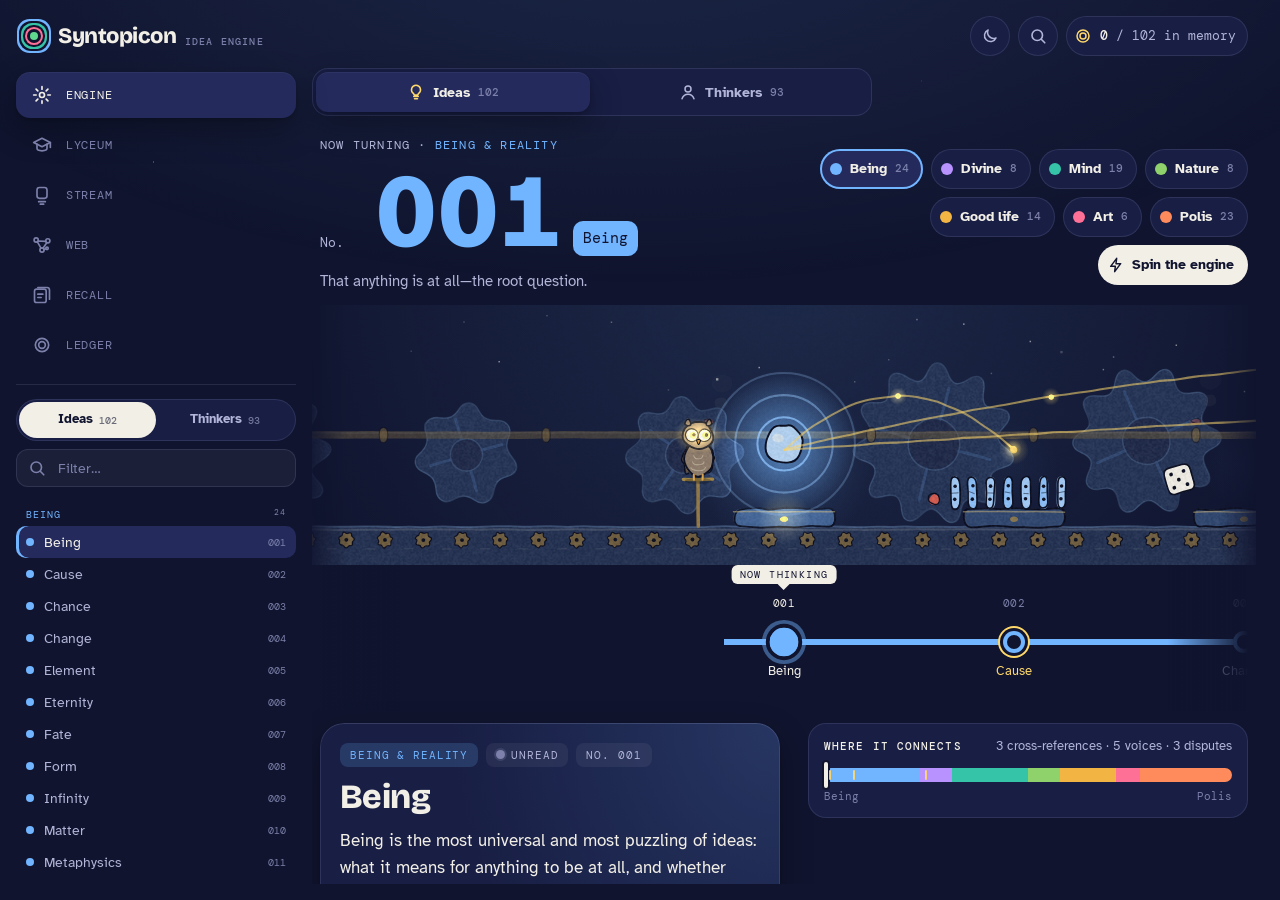
==== index.html @ 3bf27df9 "Deepen Syllabus 1.3: rocketry, Marx, Impressionists, human origins, the Holocaust Co-Authored-By: Cl" ====
<!doctype html>
<html lang="en"><head><meta charset="utf-8">
<meta name="viewport" content="width=device-width,initial-scale=1,viewport-fit=cover">
<title>Syntopicon</title>
<meta name="description" content="The 102 Great Ideas as an idea engine, plus a Lyceum of 40 courses: swipe the ideas and thinkers, read a lecture a night, map how they connect, and hold them in memory.">
<meta name="theme-color" content="#10142e">
<script>try{var th=localStorage.getItem('syn.theme');if(th==='light'||th==='reader'){document.documentElement.dataset.theme=th;document.querySelector('meta[name=theme-color]').content=th==='light'?'#f6f2e8':'#ffffff'}}catch(e){}</script>
<link rel="preconnect" href="https://fonts.googleapis.com"><link rel="preconnect" href="https://fonts.gstatic.com" crossorigin>
<link rel="stylesheet" href="https://fonts.googleapis.com/css2?family=Bricolage+Grotesque:opsz,wght@12..96,600..800&family=Atkinson+Hyperlegible:ital,wght@0,400;0,700;1,400&family=DM+Mono:wght@500&family=Literata:ital,opsz,wght@0,7..72,400;0,7..72,700;1,7..72,400&display=swap">
<style>
/* The Syntopicon, as an idea engine. Same night-museum system as Time Tunnel:
   one-screen app, header, Ideas / Thinkers lens, one active view, tab bar, sheets. One colour per domain. */
:root{
  color-scheme: dark;
  --night:#10142e; --deep:#181e44; --raise:#242b5c; --rim:rgba(196,202,255,.12);
  --text:#f2efe7; --soft:#b2b5d8; --faint:#7c80aa;
  --being:#71b4ff; --divine:#b892ff; --mind:#36c4a9; --nature:#8fd16a; --good:#f2b544; --expr:#ff7096; --polis:#ff8a5c;
  --v1:#f2b544; --v2:#ef5d71; --v3:#36c4a9; --v4:#71b4ff; --v5:#b892ff;
  --st-new:#7c80aa; --st-learn:#71b4ff; --st-young:#b892ff; --st-mature:#ffd86b;
  --tint:#71b4ff; --good:#5fd88e; --bad:#ff8a6e; --gold:#ffd86b;
  --f-display:"Bricolage Grotesque","Arial Black",system-ui,sans-serif;
  --f-body:"Atkinson Hyperlegible",Verdana,system-ui,sans-serif;
  --f-mono:"DM Mono",ui-monospace,Menlo,monospace;
  --ease:cubic-bezier(.2,0,0,1);
  --shadow:0 1px 0 rgba(var(--hl),.04) inset,0 2px 4px rgba(0,0,0,.18),0 12px 32px rgba(0,0,0,.28);
  --hl:255,255,255; --nightrgb:16,20,46; --deeprgb:24,30,68;
}
/* ---------- light: warm paper, dark ink; accent text is darkened so every domain colour stays readable ---------- */
:root[data-theme="light"]{
  color-scheme: light;
  --night:#f6f2e8; --deep:#fffdf8; --raise:#ebe5d6; --rim:rgba(40,38,70,.14);
  --text:#1c1d30; --soft:#4b4e6a; --faint:#777a92;
  --gold:#9c6b00; --good:#1f8a4c; --bad:#c2412a; --st-new:#8a8ca3;
  --hl:40,38,70; --nightrgb:246,242,232; --deeprgb:255,253,248;
  --shadow:0 1px 2px rgba(40,38,70,.08),0 8px 24px rgba(40,38,70,.10);
}
:root[data-theme="light"] *{--tc:color-mix(in srgb,var(--c) 58%,#000);--tcc:color-mix(in srgb,var(--cc) 58%,#000);--on:color-mix(in srgb,var(--c) 0%,#1c1d30)}
:root[data-theme="light"] body::before{opacity:.35}
/* ---------- e-reader: for e-ink and long reading; black on white, serif, still, no colour or glow ---------- */
:root[data-theme="reader"]{
  color-scheme: light;
  --night:#ffffff; --deep:#ffffff; --raise:#f0f0f0; --rim:rgba(0,0,0,.55);
  --text:#000; --soft:#1a1a1a; --faint:#444;
  --gold:#000; --good:#000; --bad:#000; --tint:#000;
  --hl:0,0,0; --nightrgb:255,255,255; --deeprgb:255,255,255;
  --on:#fff; --tc:#000; --tcc:#000;
  --shadow:0 0 0 1.5px #000;
  --f-body:"Literata","Iowan Old Style","Palatino Linotype",Georgia,serif;
  --f-display:"Literata","Iowan Old Style",Georgia,serif;
  filter:grayscale(1);
}
:root[data-theme="reader"] body{font-size:18px;line-height:1.65}
:root[data-theme="reader"] body::before,:root[data-theme="reader"] canvas.emb{display:none}
:root[data-theme="reader"] *,:root[data-theme="reader"] *::before,:root[data-theme="reader"] *::after{animation:none!important;transition:none!important;backdrop-filter:none!important;-webkit-backdrop-filter:none!important;text-shadow:none!important}
:root[data-theme="reader"] .story,:root[data-theme="reader"] .sheet-in p{font-size:19px;line-height:1.7}
:root[data-theme="reader"] .btn.go{background:#000!important;color:#fff!important}
:root[data-theme="reader"] .sheet{background:rgba(255,255,255,.85)}
/* the theme switch */
.themebtn svg{width:20px;height:20px}
html{height:100%;box-sizing:border-box}
*,*::before,*::after{box-sizing:border-box}
body{height:100%;margin:0;background:var(--night);color:var(--text);font-family:var(--f-body);font-size:16px;line-height:1.5;-webkit-font-smoothing:antialiased;overflow:hidden}
body::before{content:"";position:fixed;inset:0;pointer-events:none;z-index:0;transition:opacity .6s;
  background:
   radial-gradient(1.5px 1.5px at 12% 18%,rgba(var(--hl),.5),transparent 60%),
   radial-gradient(1px 1px at 72% 9%,rgba(var(--hl),.45),transparent 60%),
   radial-gradient(1.5px 1.5px at 88% 42%,rgba(var(--hl),.35),transparent 60%),
   radial-gradient(1px 1px at 30% 64%,rgba(var(--hl),.3),transparent 60%),
   radial-gradient(1px 1px at 56% 85%,rgba(var(--hl),.3),transparent 60%),
   radial-gradient(90% 60% at 50% -10%,color-mix(in srgb,var(--tint) 12%,transparent),transparent 70%);}
button{font:inherit;color:inherit;background:none;border:0;padding:0;cursor:pointer;-webkit-tap-highlight-color:transparent}
button:focus-visible,.track:focus-visible{outline:3px solid var(--gold);outline-offset:3px;border-radius:12px}
h1,h2,h3{text-wrap:balance;margin:0}
p{text-wrap:pretty;margin:0}
.press{transition-property:transform,background-color,box-shadow,color;transition-duration:.18s;transition-timing-function:var(--ease)}
.press:active{transform:scale(.96)}

.app{position:relative;z-index:1;height:100%;max-width:880px;margin:0 auto;display:grid;grid-template-rows:auto auto minmax(0,1fr) auto;grid-template-columns:minmax(0,1fr)}
.app>*{min-width:0}

/* header */
.top{display:flex;align-items:center;justify-content:space-between;gap:12px;padding:12px 16px 8px}
.logo{display:flex;align-items:center;gap:14px;font-family:var(--f-display);font-weight:800;font-size:22px;letter-spacing:-.02em;white-space:nowrap}
.mark{width:8px;height:8px;border-radius:50%;background:var(--good);margin:0 6px;box-shadow:0 0 0 3px var(--night),0 0 0 5px var(--expr),0 0 0 7px var(--night),0 0 0 9px var(--mind),0 0 0 11px var(--night),0 0 0 13px var(--being)}
.pass{display:flex;align-items:center;gap:8px;min-height:40px;padding:6px 12px 6px 8px;border-radius:999px;background:var(--deep);box-shadow:0 0 0 1px var(--rim) inset;font-family:var(--f-mono);font-size:13px;font-variant-numeric:tabular-nums;color:var(--soft);white-space:nowrap}
.pass b{color:var(--text);font-weight:500}
.pass svg{color:var(--gold)}
.pass.bump{animation:bump .5s var(--ease)}
@keyframes bump{40%{transform:scale(1.12)}}
@media (max-width:380px){.pass .w{display:none}}

/* line switch */
.lines{display:grid;grid-auto-flow:column;grid-auto-columns:1fr;gap:4px;margin:0 16px 6px;padding:4px;border-radius:16px;background:var(--deep);box-shadow:0 0 0 1px var(--rim) inset}
.lines button{display:flex;align-items:center;justify-content:center;gap:8px;min-height:40px;border-radius:12px;font-weight:700;font-size:14px;color:var(--soft)}
.lines button svg{width:18px;height:18px;flex:0 0 auto}
.lines button small{font-family:var(--f-mono);font-weight:500;font-size:11px;color:var(--faint)}
.lines button[aria-pressed="true"]{background:var(--raise);color:var(--text);box-shadow:var(--shadow)}
.lines button[aria-pressed="true"] svg{color:var(--gold)}
@media (max-width:360px){.lines button small{display:none}}

main{position:relative;min-height:0}
.view{height:100%;overflow-y:auto;padding-inline:16px;padding-block:4px 28px;overscroll-behavior:contain}
.view:focus,.feed:focus{outline:none}

/* tabs */
.tabs{display:grid;grid-template-columns:repeat(6,1fr);gap:4px;padding:8px 10px 10px;background:linear-gradient(to top,var(--night) 70%,transparent)}
.tab{display:flex;flex-direction:column;align-items:center;justify-content:center;gap:3px;min-height:54px;border-radius:16px;color:var(--faint);font-family:var(--f-mono);font-size:11px;text-transform:uppercase;letter-spacing:.08em}
.tab svg{width:22px;height:22px}
.tab[aria-current="page"]{background:var(--raise);color:var(--text);box-shadow:var(--shadow)}

/* ---------- time machine ---------- */
#machine{--c:var(--v1)}
.dash{display:flex;flex-direction:column;gap:6px;padding-top:6px}
.kicker{font-family:var(--f-mono);font-size:12px;text-transform:uppercase;letter-spacing:.1em;color:var(--soft)}
.kicker i{font-style:normal;color:var(--tc,var(--c));transition:color .5s}
.odo{display:flex;align-items:flex-end;gap:12px;min-height:1em}
.about{font-family:var(--f-mono);font-size:13px;color:var(--soft);margin-bottom:.9em;width:3.2em}
.digits{display:flex;font-family:var(--f-display);font-weight:800;font-size:clamp(56px,16vw,112px);line-height:1;height:1em;overflow:hidden;color:var(--tc,var(--c));letter-spacing:-.02em;font-variant-numeric:tabular-nums;transition:color .5s}
.dg{width:.6em;height:1em;overflow:hidden;transition:width .45s var(--ease)}
.dg.off{width:0}
.strip{display:flex;flex-direction:column;transition:transform .8s var(--ease)}
.strip span{display:block;height:1em;text-align:center}
.era{font-family:var(--f-mono);font-size:15px;padding:6px 10px;border-radius:10px;background:var(--c);color:var(--on,var(--night));margin-bottom:.55em;transition:background-color .5s}
.odo-sub{font-size:15px;color:var(--soft)}
.odo-sub small{font-family:var(--f-mono);font-size:11px;color:var(--faint);text-transform:uppercase;letter-spacing:.06em}

.chips{display:flex;gap:8px;margin:12px -16px 0;padding:2px 16px;overflow-x:auto;scrollbar-width:none}
.chips::-webkit-scrollbar{display:none}
.chip{flex:0 0 auto;white-space:nowrap;display:inline-flex;align-items:center;gap:8px;min-height:40px;padding:6px 14px 6px 10px;border-radius:999px;background:var(--deep);box-shadow:0 0 0 1px var(--rim) inset;font-size:14px;font-weight:700}
.chip .d{width:12px;height:12px;border-radius:50%;background:var(--cc)}
.chip small{font-family:var(--f-mono);font-weight:500;font-size:11px;color:var(--faint)}
.chip.on{box-shadow:0 0 0 2px var(--cc) inset;background:var(--raise)}
.chip.warp{background:var(--text);color:var(--night);box-shadow:none}

/* hand-painted diorama: scroll drives the scene, a 12 fps "boil" keeps the linework alive */
.dio{position:relative;height:176px;margin:10px -16px 0;pointer-events:none}
.dio canvas{display:block;width:100%;height:100%;
  -webkit-mask-image:linear-gradient(90deg,transparent,#000 44px,#000 calc(100% - 44px),transparent);
          mask-image:linear-gradient(90deg,transparent,#000 44px,#000 calc(100% - 44px),transparent)}
.track-wrap{position:relative;margin:0 -16px 0}
.track-wrap::before,.track-wrap::after{content:"";position:absolute;top:0;bottom:0;width:40px;z-index:2;pointer-events:none}
.track-wrap::before{left:0;background:linear-gradient(90deg,var(--night),transparent)}
.track-wrap::after{right:0;background:linear-gradient(-90deg,var(--night),transparent)}
.car{position:absolute;left:50%;top:0;transform:translateX(-50%);z-index:3;pointer-events:none;display:flex;flex-direction:column;align-items:center;color:var(--text)}
.car span{font-family:var(--f-mono);font-size:10px;letter-spacing:.12em;text-transform:uppercase;background:var(--text);color:var(--night);padding:2px 8px;border-radius:6px}
.car::after{content:"";width:0;height:0;border:6px solid transparent;border-top-color:var(--text)}
.track{position:relative;display:flex;overflow-x:auto;scroll-snap-type:x mandatory;padding-block:30px 8px;scrollbar-width:none;cursor:grab}
.track::-webkit-scrollbar{display:none}
.track.dragging{scroll-snap-type:none;cursor:grabbing}
.spacer{flex:0 0 calc(50% - 48px)}
.st{flex:0 0 96px;scroll-snap-align:center;display:grid;grid-template-rows:26px 42px 40px;justify-items:center;align-items:start;position:relative}
.st::before,.gap::before{content:"";position:absolute;left:0;right:0;top:44px;height:6px;background:var(--c)}
.st .yr{font-family:var(--f-mono);font-size:11px;color:var(--faint);white-space:nowrap;font-variant-numeric:tabular-nums;transition:color .3s}
.st .dot{position:relative;z-index:1;align-self:center;width:22px;height:22px;border-radius:50%;background:var(--night);box-shadow:0 0 0 4px var(--c) inset;transition-property:transform,background-color,box-shadow;transition-duration:.3s;transition-timing-function:var(--ease)}
.st.seen .dot{background:color-mix(in srgb,var(--c) 40%,var(--night))}
.st .nm{width:92px;font-size:12px;line-height:1.25;text-align:center;color:var(--soft);display:-webkit-box;-webkit-line-clamp:2;-webkit-box-orient:vertical;overflow:hidden;transition:color .3s}
.st.on .dot{transform:scale(1.3);background:var(--c);box-shadow:0 0 0 4px var(--c) inset,0 0 0 3px var(--night),0 0 0 6px color-mix(in srgb,var(--c) 45%,transparent)}
.st.on .nm,.st.on .yr{color:var(--text)}
.gap{flex:0 0 58px;position:relative}
.gap.book{flex-basis:84px}
.gap::before{background:linear-gradient(90deg,var(--a),var(--b))}
.gap span{position:absolute;left:50%;top:10px;transform:translateX(-50%);font-family:var(--f-mono);font-size:10px;color:var(--faint);white-space:nowrap}

.scale-box{margin-top:16px;padding:14px 16px;border-radius:18px;background:var(--deep);box-shadow:0 0 0 1px var(--rim) inset}
.scale-head{display:flex;justify-content:space-between;align-items:baseline;flex-wrap:wrap;gap:4px 12px;font-size:13px;color:var(--soft)}
.scale-head b{font-family:var(--f-mono);font-weight:500;font-size:11px;text-transform:uppercase;letter-spacing:.1em;color:var(--text)}
.scale{position:relative;display:flex;height:14px;margin:12px 0 6px;border-radius:7px;overflow:visible}
.scale i{display:block;height:100%}
.scale i:first-child{border-radius:7px 0 0 7px}.scale i:last-of-type{border-radius:0 7px 7px 0}.scale i:only-of-type{border-radius:7px}
.tick{position:absolute;top:2px;bottom:2px;width:2px;margin-left:-1px;border-radius:1px;opacity:.9}
.pin{position:absolute;top:-6px;width:4px;height:26px;margin-left:-2px;border-radius:2px;background:var(--text);box-shadow:0 0 0 2px var(--night);transition:left .7s var(--ease)}
.scale-ends{position:relative;height:16px;font-family:var(--f-mono);font-size:11px;color:var(--faint)}
.scale-ends span{position:absolute;top:0;transform:translateX(-50%);white-space:nowrap}
.scale-ends span:first-child{transform:none}
.scale-ends span:last-child{transform:translateX(-100%)}

.panel{margin-top:16px;padding:20px;border-radius:24px;background:radial-gradient(120% 90% at 100% 0%,color-mix(in srgb,var(--c) 16%,transparent),transparent 60%),var(--deep);box-shadow:var(--shadow),0 0 0 1px var(--rim) inset;display:flex;flex-direction:column;gap:12px}
.meta{display:flex;flex-wrap:wrap;gap:8px;align-items:center}
.tag{display:inline-flex;align-items:center;gap:6px;max-width:100%;padding:4px 10px;border-radius:8px;font-family:var(--f-mono);font-size:11px;text-transform:uppercase;letter-spacing:.08em;background:color-mix(in srgb,var(--c) 18%,transparent);color:var(--tc,var(--c))}
.tag.k{background:rgba(var(--hl),.06);color:var(--soft)}
.tag svg{width:14px;height:14px;flex:0 0 auto}
.panel h2{font-family:var(--f-display);font-weight:800;font-size:clamp(26px,6vw,34px);line-height:1.05;letter-spacing:-.015em}
.story{font-size:17px;line-height:1.6;max-width:62ch}
.whoa{padding:12px 14px;border-radius:14px;background:color-mix(in srgb,var(--c) 13%,transparent);font-size:15px;max-width:62ch}
.whoa b{font-family:var(--f-display);color:var(--tc,var(--c));margin-right:4px}
.acts{display:flex;flex-wrap:wrap;gap:8px;align-items:center}
.btn{display:inline-flex;align-items:center;justify-content:center;gap:8px;min-height:44px;padding:10px 18px;border-radius:14px;font-weight:700;font-size:15px;background:var(--raise);box-shadow:0 0 0 1px var(--rim) inset}
.btn.go{background:var(--c,var(--text));color:var(--on,var(--night));box-shadow:none}
.btn.round{width:44px;padding:0}
.btn svg{width:18px;height:18px}
.swap>*{animation:rise .45s var(--ease) both}
.swap>*:nth-child(2){animation-delay:.05s}.swap>*:nth-child(3){animation-delay:.1s}.swap>*:nth-child(4){animation-delay:.15s}.swap>*:nth-child(5){animation-delay:.2s}
@keyframes rise{from{opacity:0;transform:translateY(8px)}}

/* ---------- feed ---------- */
.feedview{padding:0;overflow:hidden;position:relative}
.feed{height:100%;overflow-y:auto;scroll-snap-type:y mandatory;overscroll-behavior:contain;scrollbar-width:none}
.feed::-webkit-scrollbar{display:none}
.feedbar{position:absolute;top:10px;left:50%;transform:translateX(-50%);z-index:3;display:flex;gap:10px;align-items:center;padding:4px 4px 4px 14px;border-radius:999px;background:rgba(var(--nightrgb),.72);backdrop-filter:blur(10px);-webkit-backdrop-filter:blur(10px);font-family:var(--f-mono);font-size:12px;color:var(--soft);font-variant-numeric:tabular-nums;white-space:nowrap;box-shadow:0 0 0 1px var(--rim) inset}
.feedbar b{color:var(--text);font-weight:500}
.seg{display:flex;padding:3px;border-radius:999px;background:rgba(var(--hl),.07)}
.seg button{display:inline-flex;align-items:center;gap:6px;min-height:34px;padding:0 12px;border-radius:999px;font-family:var(--f-mono);font-size:12px;color:var(--soft);transition-property:background-color,color,transform;transition-duration:.2s;transition-timing-function:var(--ease)}
.seg button svg{width:14px;height:14px}
.seg button[aria-pressed="true"]{background:var(--text);color:var(--night)}
.card{position:relative;height:100%;scroll-snap-align:start;scroll-snap-stop:always;overflow:hidden;display:flex;flex-direction:column;padding:64px 20px 22px;
  background:radial-gradient(110% 65% at 100% 0%,color-mix(in srgb,var(--c) 34%,transparent),transparent 62%),linear-gradient(180deg,var(--night),color-mix(in srgb,var(--c) 9%,var(--night)))}
.wm{position:absolute;top:7%;right:-.06em;font-family:var(--f-display);font-weight:800;font-size:clamp(120px,32vh,300px);line-height:.8;letter-spacing:-.05em;color:color-mix(in srgb,var(--c) 22%,transparent);transform:rotate(-7deg);pointer-events:none;user-select:none;white-space:nowrap}
.wm.word{font-size:clamp(84px,20vh,190px);letter-spacing:-.02em;top:9%}
.wm small{display:block;font-size:.3em;letter-spacing:0;text-align:right;margin-right:.3em}
.card-in>.tag{align-self:flex-start}
.card-in{position:relative;width:100%;max-width:620px;margin:auto auto 0;display:flex;flex-direction:column;gap:12px}
.cyear{font-family:var(--f-mono);font-size:15px;color:var(--tc,var(--c))}
.card h2{font-family:var(--f-display);font-weight:800;font-size:clamp(30px,8vw,46px);line-height:1;letter-spacing:-.02em}
.card .story{font-size:clamp(16px,2.3vh,18px)}
.live .card-in>*{animation:rise .5s var(--ease) both}
.live .card-in>*:nth-child(2){animation-delay:.06s}.live .card-in>*:nth-child(3){animation-delay:.12s}.live .card-in>*:nth-child(4){animation-delay:.18s}.live .card-in>*:nth-child(5){animation-delay:.24s}.live .card-in>*:nth-child(6){animation-delay:.3s}
.card.first{padding-bottom:64px}
.hint{position:absolute;left:0;right:0;bottom:10px;text-align:center;font-family:var(--f-mono);font-size:11px;letter-spacing:.1em;text-transform:uppercase;color:var(--soft);transition:opacity .3s}
.hint svg{display:block;margin:0 auto;animation:nudge 1.4s var(--ease) infinite}
@keyframes nudge{50%{transform:translateY(-5px)}}
.card.alt .card-in{margin:auto}
.card.alt{--c:var(--gold);background:repeating-linear-gradient(135deg,transparent 0 22px,rgba(var(--hl),.025) 22px 44px),radial-gradient(90% 60% at 50% 30%,rgba(255,216,107,.14),transparent 70%),var(--night);align-items:center}
.alt .big{font-family:var(--f-display);font-weight:800;font-size:clamp(26px,6.5vw,38px);line-height:1.1;letter-spacing:-.015em}
.pick{display:grid;gap:10px}
.opt{display:flex;align-items:center;gap:12px;width:100%;min-height:58px;padding:12px 14px;border-radius:16px;background:var(--deep);box-shadow:0 0 0 1px var(--rim) inset;text-align:left;font-size:16px;font-weight:700}
.opt .lt{flex:0 0 30px;height:30px;border-radius:10px;display:grid;place-items:center;font-family:var(--f-mono);font-size:13px;background:rgba(var(--hl),.07);color:var(--soft)}
.opt .yy{margin-left:auto;font-family:var(--f-mono);font-weight:500;font-size:12px;color:var(--soft);white-space:nowrap}
.opt.right{box-shadow:0 0 0 2px var(--good) inset;background:color-mix(in srgb,var(--good) 14%,var(--deep))}
.opt.right .lt{background:var(--good);color:var(--night)}
.opt.wrong{box-shadow:0 0 0 2px var(--bad) inset;background:color-mix(in srgb,var(--bad) 12%,var(--deep))}
.opt.wrong .lt{background:var(--bad);color:var(--night)}
.opt:disabled{cursor:default}
.result{font-size:15px;color:var(--soft);min-height:1.5em}
.result b{color:var(--text)}

/* ---------- quiz ---------- */
.qhome{display:flex;flex-direction:column;gap:16px;padding-top:6px}
.passport{padding:18px;border-radius:24px;background:linear-gradient(160deg,#1c2350,#141938);box-shadow:var(--shadow),0 0 0 1px var(--rim) inset}
.passport h2{font-family:var(--f-display);font-weight:800;font-size:26px;letter-spacing:-.015em}
.passport p{color:var(--soft);font-size:14px;margin-top:2px}
.stats{display:grid;grid-template-columns:repeat(3,1fr);gap:8px;margin:14px 0}
.stat{padding:10px 12px;border-radius:14px;background:rgba(var(--hl),.04)}
.stat b{display:block;font-family:var(--f-display);font-weight:800;font-size:28px;line-height:1.1;font-variant-numeric:tabular-nums}
.stat span{font-family:var(--f-mono);font-size:10px;text-transform:uppercase;letter-spacing:.08em;color:var(--soft)}
.stamps{display:grid;grid-template-columns:repeat(auto-fill,minmax(16px,1fr));gap:6px}
.stamp{aspect-ratio:1;max-width:100%;border-radius:5px;background:color-mix(in srgb,var(--c) 16%,transparent)}
.stamp.seen{background:var(--c)}
.stamp.mast{box-shadow:0 0 0 2px var(--night),0 0 0 4px var(--gold)}
.legend{display:flex;flex-wrap:wrap;gap:14px;margin-top:12px;font-size:12px;color:var(--soft)}
.legend span{display:inline-flex;align-items:center;gap:6px}
.legend i{width:12px;height:12px;border-radius:4px;background:var(--v3)}
.legend i.e{background:color-mix(in srgb,var(--v3) 16%,transparent)}
.legend i.m{box-shadow:0 0 0 2px var(--night),0 0 0 3.5px var(--gold)}
.modes{display:grid;gap:10px}
.mode{display:flex;align-items:center;gap:14px;width:100%;padding:16px;border-radius:20px;background:var(--deep);box-shadow:0 0 0 1px var(--rim) inset;text-align:left}
.mode .ic{flex:0 0 46px;height:46px;border-radius:14px;display:grid;place-items:center;background:var(--mc);color:var(--on,var(--night))}
.mode .ic svg{width:24px;height:24px}
.mode h3{font-family:var(--f-display);font-weight:800;font-size:19px;letter-spacing:-.01em}
.mode p{font-size:14px;color:var(--soft)}
.mode .arr{margin-left:auto;color:var(--faint)}
.vols{display:grid;grid-template-columns:repeat(2,1fr);gap:8px}
.vbtn{display:flex;flex-direction:column;align-items:flex-start;gap:2px;min-height:64px;padding:12px 14px;border-radius:16px;background:color-mix(in srgb,var(--cc) 14%,var(--deep));box-shadow:0 0 0 1px color-mix(in srgb,var(--cc) 35%,transparent) inset;text-align:left}
.vbtn:last-child:nth-child(odd){grid-column:1/-1}
.vbtn small{font-family:var(--f-mono);font-size:11px;color:var(--tcc,var(--cc));text-transform:uppercase;letter-spacing:.08em}
.vbtn b{font-size:15px}
.sec-label{font-family:var(--f-mono);font-size:11px;text-transform:uppercase;letter-spacing:.1em;color:var(--soft);margin-bottom:-6px}

.qscreen{display:flex;flex-direction:column;gap:16px;padding-top:6px;max-width:640px;margin:0 auto}
.qtop{display:flex;align-items:center;gap:12px}
.qtop .btn{min-height:40px;padding:8px 14px}
.qcount{margin-left:auto;font-family:var(--f-mono);font-size:13px;color:var(--soft);font-variant-numeric:tabular-nums}
.qcount b{color:var(--text);font-weight:500}
.bar{height:8px;border-radius:4px;background:var(--deep);overflow:hidden}
.bar i{display:block;height:100%;background:var(--gold);border-radius:4px;transition:width .4s var(--ease)}
.qq{font-family:var(--f-display);font-weight:800;font-size:clamp(26px,6.5vw,36px);line-height:1.1;letter-spacing:-.015em}
.explain{padding:16px;border-radius:18px;background:var(--deep);box-shadow:0 0 0 1px var(--rim) inset;display:flex;flex-direction:column;gap:10px;animation:rise .35s var(--ease) both}
.explain h3{font-family:var(--f-display);font-weight:800;font-size:22px}
.explain h3.ok{color:var(--good)}.explain h3.no{color:var(--bad)}
.explain p{font-size:15px;color:var(--soft)}
.streak{font-family:var(--f-display);font-weight:800;font-size:64px;line-height:1;color:var(--gold);font-variant-numeric:tabular-nums}
.endcard{text-align:left;padding:24px 20px;border-radius:24px;background:radial-gradient(100% 80% at 100% 0%,rgba(255,216,107,.16),transparent 60%),var(--deep);box-shadow:var(--shadow),0 0 0 1px var(--rim) inset;display:flex;flex-direction:column;gap:10px}
.endcard .score{font-family:var(--f-display);font-weight:800;font-size:88px;line-height:.9;color:var(--gold);font-variant-numeric:tabular-nums;letter-spacing:-.03em}
.endcard .score small{font-size:.4em;color:var(--soft)}

/* deeper content */
.deep{display:flex;flex-direction:column;gap:12px;max-width:62ch}
.deep-h{font-family:var(--f-mono);font-weight:500;font-size:11px;text-transform:uppercase;letter-spacing:.1em;color:var(--soft)}
.deep>p{font-size:16px;line-height:1.6;color:var(--text)}
.think{display:flex;flex-direction:column;gap:10px;padding:14px;border-radius:16px;background:rgba(var(--hl),.04);box-shadow:0 0 0 1px var(--rim) inset}
.think-k{display:inline-flex;align-items:center;gap:6px;font-family:var(--f-mono);font-size:11px;text-transform:uppercase;letter-spacing:.1em;color:var(--gold)}
.think-k svg{width:14px;height:14px}
.think-q{font-family:var(--f-display);font-weight:700;font-size:19px;line-height:1.25}
.sides{display:grid;gap:8px}
.side{padding:10px 12px;border-radius:12px;background:var(--deep);box-shadow:0 0 0 1px var(--rim) inset;font-size:15px;line-height:1.5;text-align:left;width:100%}
.side b{display:block;font-family:var(--f-mono);font-weight:500;font-size:10px;text-transform:uppercase;letter-spacing:.1em;color:var(--soft);margin-bottom:2px}
.side.pick-a b{color:var(--v1)}.side.pick-b b{color:var(--v4)}
button.side.chosen{box-shadow:0 0 0 2px var(--gold) inset;background:color-mix(in srgb,var(--gold) 10%,var(--deep))}
.your{font-size:14px;color:var(--soft)}
.card .sides .side{font-size:14px;padding:9px 11px}
@media (min-width:640px){.sides{grid-template-columns:1fr 1fr}}

.sheet{position:absolute;inset:0;z-index:8;display:flex;flex-direction:column;justify-content:flex-end;background:rgba(8,10,26,.6);opacity:0;transition:opacity .25s var(--ease)}
.sheet.open{opacity:1}
.sheet-in{position:relative;max-height:86%;overflow-y:auto;overscroll-behavior:contain;padding:22px 20px calc(24px + env(safe-area-inset-bottom,0px));border-radius:24px 24px 0 0;background:radial-gradient(120% 60% at 100% 0%,color-mix(in srgb,var(--c) 16%,transparent),transparent 60%),var(--deep);box-shadow:var(--shadow),0 0 0 1px var(--rim) inset;display:flex;flex-direction:column;gap:12px;transform:translateY(24px);transition:transform .3s var(--ease)}
.sheet-in:focus{outline:none}
.sheet.open .sheet-in{transform:none}
.sheet-in h2{font-family:var(--f-display);font-weight:800;font-size:clamp(24px,6vw,32px);line-height:1.05;letter-spacing:-.015em;padding-right:48px}
.sheet-x{position:absolute;top:14px;right:14px;width:40px;height:40px;border-radius:12px;display:grid;place-items:center;background:var(--raise)}
.sheet-x svg{width:18px;height:18px}

.toast{position:absolute;left:50%;bottom:84px;transform:translate(-50%,8px);z-index:9;padding:10px 16px;border-radius:14px;background:var(--text);color:var(--night);font-weight:700;font-size:14px;opacity:0;pointer-events:none;transition-property:opacity,transform;transition-duration:.25s;transition-timing-function:var(--ease);white-space:nowrap;max-width:calc(100% - 32px);overflow:hidden;text-overflow:ellipsis}
.toast.show{opacity:1;transform:translate(-50%,0)}

@media (min-width:640px){
  .pick.two{grid-template-columns:1fr 1fr}
  .vols{grid-template-columns:repeat(auto-fit,minmax(140px,1fr))}
  .vbtn:last-child:nth-child(odd){grid-column:auto}
}
@media (max-height:760px){
  .card{padding-top:60px}
  .card-in{gap:9px}
  .card h2{font-size:28px}
  .card .story{font-size:15px;line-height:1.5}
  .card .whoa{font-size:14px;padding:10px 12px}
  .card .btn{min-height:42px;padding:8px 14px;font-size:14px}
  .card.first{padding-bottom:48px}
  .hint{bottom:6px}
}
@media (prefers-reduced-motion:reduce){
  *,*::before,*::after{animation:none!important;transition-duration:.01ms!important;scroll-behavior:auto!important}
}

[hidden]:not([hidden=until-found i]){display:none!important}

/* ================= Syntopicon additions ================= */
.top-r{display:flex;align-items:center;gap:8px}
.iconbtn{width:40px;height:40px;border-radius:999px;display:grid;place-items:center;background:var(--deep);box-shadow:0 0 0 1px var(--rim) inset;color:var(--soft)}
.iconbtn svg{width:18px;height:18px}
.logo small{font-family:var(--f-mono);font-weight:500;font-size:10px;letter-spacing:.12em;text-transform:uppercase;color:var(--faint);margin-left:-6px;align-self:flex-end;margin-bottom:4px}
@media (max-width:400px){.logo small{display:none}}
@media (max-width:440px){.pass .w{display:none}}
.tab{font-size:10px;letter-spacing:.06em}
.lines.off{height:0;min-height:0;padding:0;margin:0;box-shadow:none;overflow:hidden;visibility:hidden;border:0}
.app{grid-template-rows:auto auto minmax(0,1fr) auto}

/* engine */
.digits.n3 .dg:first-child{width:0}
.st .yr{letter-spacing:.04em}
.st.rel .dot{box-shadow:0 0 0 4px var(--c) inset,0 0 0 3px var(--night),0 0 0 5px var(--gold);animation:relpulse 1.6s var(--ease) infinite}
.st.rel .nm{color:var(--gold)}
@keyframes relpulse{50%{box-shadow:0 0 0 4px var(--c) inset,0 0 0 3px var(--night),0 0 0 8px color-mix(in srgb,var(--gold) 30%,transparent)}}
.car span{letter-spacing:.14em}
.stage{display:inline-flex;align-items:center;gap:6px}
.stage i{width:9px;height:9px;border-radius:50%;background:var(--sc,var(--st-new));box-shadow:0 0 0 2px color-mix(in srgb,var(--sc) 25%,transparent)}
.think .sides .side{cursor:pointer}
.side .who{display:block;font-family:var(--f-mono);font-size:10px;text-transform:uppercase;letter-spacing:.1em;color:var(--gold);margin-top:6px;opacity:0;max-height:0;transition:opacity .35s var(--ease),max-height .35s var(--ease)}
.sides.told .side .who{opacity:1;max-height:3em}
.links{display:flex;flex-wrap:wrap;gap:6px}
.lk{display:inline-flex;align-items:center;gap:6px;min-height:34px;padding:4px 12px 4px 8px;border-radius:999px;background:color-mix(in srgb,var(--cc) 14%,var(--deep));box-shadow:0 0 0 1px color-mix(in srgb,var(--cc) 40%,transparent) inset;font-size:13px;font-weight:700}
.lk::before{content:"";width:9px;height:9px;border-radius:50%;background:var(--cc)}
.lk.p{--cc:var(--gold)}
.lk.p::before{border-radius:2px;transform:rotate(45deg);width:8px;height:8px}
.lk.rv{--cc:var(--v2)} .lk.al{--cc:var(--being)}
.lk small{font-family:var(--f-mono);font-weight:500;font-size:10px;color:var(--faint)}
.quote{margin:0;padding:12px 14px;border-radius:14px;background:rgba(var(--hl),.04);box-shadow:0 0 0 1px var(--rim) inset;display:flex;flex-direction:column;gap:6px}
.quote blockquote{margin:0;font-family:var(--f-display);font-weight:700;font-size:18px;line-height:1.25}
.quote figcaption{font-family:var(--f-mono);font-size:11px;color:var(--soft)}
.quote p{font-size:14px;color:var(--soft)}
.list{margin:0;padding-left:1.2em;display:grid;gap:4px;font-size:15px}
.list li::marker{color:var(--c,var(--gold));font-family:var(--f-mono)}
.voices{display:grid;gap:8px}
.voice{display:grid;gap:2px;padding:10px 12px;border-radius:12px;background:var(--deep);box-shadow:0 0 0 1px var(--rim) inset;text-align:left;width:100%}
.voice b{font-family:var(--f-display);font-size:16px}
.voice b small{font-family:var(--f-mono);font-weight:500;font-size:10px;color:var(--faint);margin-left:6px}
.voice span{font-size:14px;color:var(--soft);line-height:1.45}
button.voice:hover{box-shadow:0 0 0 1px var(--gold) inset}
.reading{display:grid;gap:4px;font-size:14px}
.reading div{display:flex;justify-content:space-between;gap:10px;padding:6px 0;border-bottom:1px dashed var(--rim)}
.reading b{font-family:var(--f-mono);font-weight:500;font-size:11px;color:var(--faint);white-space:nowrap}
.note{display:grid;gap:6px}
.note textarea,.scratch{width:100%;min-height:96px;resize:vertical;padding:12px 14px;border-radius:14px;border:0;outline:0;background:rgba(var(--hl),.05);box-shadow:0 0 0 1px var(--rim) inset;color:var(--text);font:15px/1.5 var(--f-body)}
.note textarea:focus,.scratch:focus{box-shadow:0 0 0 2px var(--gold) inset}
.note-h{display:flex;justify-content:space-between;align-items:baseline;gap:8px}
.saved{font-family:var(--f-mono);font-size:11px;color:var(--good)}
.note-h em{font-size:12px;color:var(--faint)}
.emb{display:block;width:100%;height:150px;margin:-6px 0 -4px;pointer-events:none}
.sheet-in .emb{height:140px}
.backline{display:inline-flex;align-items:center;gap:6px;align-self:flex-start;font-family:var(--f-mono);font-size:11px;text-transform:uppercase;letter-spacing:.1em;color:var(--soft);min-height:32px}
.backline svg{width:14px;height:14px}

/* find */
.find{display:flex;flex-direction:column;gap:12px}
.search{display:flex;align-items:center;gap:10px;min-height:46px;padding:0 14px;border-radius:14px;background:rgba(var(--hl),.05);box-shadow:0 0 0 1px var(--rim) inset}
.search svg{width:18px;height:18px;color:var(--faint);flex:0 0 auto}
.search input{flex:1;min-width:0;border:0;outline:0;background:none;color:var(--text);font:16px var(--f-body)}
.search input::placeholder{color:var(--faint)}
.fchips{display:flex;gap:6px;overflow-x:auto;scrollbar-width:none;margin:0 -20px;padding:2px 20px}
.fchips::-webkit-scrollbar{display:none}
.fchip{flex:0 0 auto;min-height:34px;padding:4px 12px;border-radius:999px;font-family:var(--f-mono);font-size:11px;text-transform:uppercase;letter-spacing:.06em;background:var(--deep);box-shadow:0 0 0 1px var(--rim) inset;color:var(--soft);white-space:nowrap}
.fchip[aria-pressed="true"]{background:var(--text);color:var(--night)}
.fgroup{display:grid;gap:6px}
.fgroup h3{font-family:var(--f-mono);font-weight:500;font-size:11px;text-transform:uppercase;letter-spacing:.1em;color:var(--cc,var(--soft));display:flex;justify-content:space-between}
.fgroup h3 small{color:var(--faint)}
.frow{display:flex;align-items:flex-start;gap:12px;width:100%;padding:10px 12px;border-radius:14px;background:var(--deep);box-shadow:0 0 0 1px var(--rim) inset;text-align:left}
.frow .d{flex:0 0 10px;height:10px;margin-top:6px;border-radius:50%;background:var(--cc)}
.frow.p .d{border-radius:2px;transform:rotate(45deg);width:9px;height:9px;flex-basis:9px;background:var(--gold)}
.frow b{display:block;font-size:15px}
.frow span{display:block;font-size:13px;color:var(--soft);line-height:1.4}
.frow small{margin-left:auto;font-family:var(--f-mono);font-size:10px;color:var(--faint);white-space:nowrap;padding-top:4px}

/* stream */
.card .emb{position:absolute;left:0;right:0;top:56px;height:min(34vh,250px);margin:0;transition:opacity .4s var(--ease),transform .5s var(--ease)}
.card.open .emb{opacity:.35;transform:translateY(-24px) scale(.9)}
.card .card-in{z-index:1}
.card .tap{font-family:var(--f-mono);font-size:11px;text-transform:uppercase;letter-spacing:.1em;color:var(--soft);display:inline-flex;align-items:center;gap:8px}
.card .tap::before{content:"";width:8px;height:8px;border-radius:50%;background:var(--c);animation:relpulse 1.6s var(--ease) infinite}
.card .reveal{display:flex;flex-direction:column;gap:10px;animation:rise .45s var(--ease) both}
.card .qline{font-family:var(--f-display);font-weight:800;font-size:clamp(26px,6.5vw,38px);line-height:1.08;letter-spacing:-.015em}
.card .qline::before{content:"\201C"}.card .qline::after{content:"\201D"}
.card .src{font-family:var(--f-mono);font-size:12px;color:var(--tc,var(--c))}
.card .ctx{font-size:15px;color:var(--soft);line-height:1.55;max-width:62ch}
.card .sides .side{font-size:14px}
.card .sides .side b{color:var(--tc,var(--c))}
.feedbar .streakb{color:var(--gold)}

/* recall */
.rscreen{display:flex;flex-direction:column;gap:14px;padding-top:6px;max-width:640px;margin:0 auto}
.rcard{position:relative;perspective:1200px}
.rface{padding:18px 20px 20px;border-radius:24px;background:radial-gradient(120% 80% at 100% 0%,color-mix(in srgb,var(--c) 18%,transparent),transparent 60%),var(--deep);box-shadow:var(--shadow),0 0 0 1px var(--rim) inset;display:flex;flex-direction:column;gap:12px;transform-origin:50% 50%}
.rface.flip{animation:flip .55s var(--ease) both}
@keyframes flip{0%{transform:rotateY(0)}49%{transform:rotateY(90deg);opacity:.6}51%{transform:rotateY(-90deg);opacity:.6}100%{transform:rotateY(0)}}
.rname{font-family:var(--f-display);font-weight:800;font-size:clamp(34px,9vw,52px);line-height:1;letter-spacing:-.02em}
.rprompt{font-size:16px;color:var(--soft)}
.rclue{font-family:var(--f-display);font-weight:700;font-size:clamp(22px,5.5vw,30px);line-height:1.2}
.rclue::before{content:"\201C"}.rclue::after{content:"\201D"}
.rrow{font-size:15px;line-height:1.5}
.rrow b{font-family:var(--f-mono);font-weight:500;font-size:11px;text-transform:uppercase;letter-spacing:.08em;color:var(--tc,var(--c));margin-right:6px}
.rates{display:grid;grid-template-columns:repeat(4,1fr);gap:8px}
.rate{display:flex;flex-direction:column;align-items:center;gap:2px;min-height:66px;padding:8px 4px;border-radius:16px;background:var(--raise);box-shadow:0 0 0 1px var(--rim) inset;font-weight:700;font-size:15px}
.rate small{font-family:var(--f-mono);font-weight:500;font-size:10px;color:var(--soft)}
.rate kbd{font-family:var(--f-mono);font-size:10px;color:var(--faint)}
.rate[data-g="0"]{box-shadow:0 0 0 1px color-mix(in srgb,var(--bad) 60%,transparent) inset}
.rate[data-g="3"]{background:var(--gold);color:var(--night)}
.rate[data-g="3"] small,.rate[data-g="3"] kbd{color:color-mix(in srgb,var(--night) 70%,transparent)}
.hintline{font-size:13px;color:var(--faint)}
.burst{position:fixed;pointer-events:none;z-index:20;width:8px;height:8px;border-radius:50%;background:var(--gold);animation:burst .8s var(--ease) forwards}
@keyframes burst{to{transform:translate(var(--dx),var(--dy)) scale(.2);opacity:0}}

/* ledger */
.ledger{display:flex;flex-direction:column;gap:16px;padding-top:6px}
.stats.four{grid-template-columns:repeat(4,1fr)}
@media (max-width:420px){.stats.four{grid-template-columns:repeat(2,1fr)}}
.stamps.big{grid-template-columns:repeat(auto-fill,minmax(22px,1fr));gap:6px}
button.stamp{padding:0;border:0}
.stamp.s-new{background:color-mix(in srgb,var(--c) 14%,transparent)}
.stamp.s-learning{background:color-mix(in srgb,var(--c) 45%,transparent)}
.stamp.s-young{background:var(--c)}
.stamp.s-mature{background:var(--c);box-shadow:0 0 0 2px var(--night),0 0 0 4px var(--gold)}
.legend i.s1{background:color-mix(in srgb,var(--mind) 14%,transparent)}.legend i.s2{background:color-mix(in srgb,var(--mind) 45%,transparent)}.legend i.s3{background:var(--mind)}.legend i.s4{background:var(--mind);box-shadow:0 0 0 2px var(--night),0 0 0 3.5px var(--gold)}
.dist{display:flex;height:14px;border-radius:7px;overflow:hidden;background:rgba(var(--hl),.06)}
.dist i{display:block;height:100%}
.cov{display:grid;gap:10px}
.covrow{display:grid;gap:5px}
.covrow .t{display:flex;justify-content:space-between;font-size:14px}
.covrow .t b{color:var(--tcc,var(--cc))}
.covrow .t span{font-family:var(--f-mono);font-size:11px;color:var(--faint)}
.covtrack{display:flex;height:8px;border-radius:4px;overflow:hidden;background:color-mix(in srgb,var(--cc) 12%,transparent)}
.covtrack i{display:block;height:100%}
.reset{align-self:flex-start;font-family:var(--f-mono);font-size:11px;text-transform:uppercase;letter-spacing:.1em;color:var(--bad);min-height:40px}
.notes{display:grid;gap:8px}

/* web */
.webview{padding:0;overflow:hidden;position:relative}
.webview::after{content:"";position:absolute;inset:0;pointer-events:none;z-index:1;opacity:.09;mix-blend-mode:overlay;background-image:url("data:image/svg+xml,%3Csvg xmlns='http://www.w3.org/2000/svg' width='160' height='160'%3E%3Cfilter id='n'%3E%3CfeTurbulence type='fractalNoise' baseFrequency='.9' numOctaves='2' stitchTiles='stitch'/%3E%3C/filter%3E%3Crect width='100%25' height='100%25' filter='url(%23n)'/%3E%3C/svg%3E")}
#webCanvas{display:block;width:100%;height:100%;touch-action:none;cursor:grab}
.wtop{position:absolute;top:8px;left:12px;right:12px;z-index:3;display:flex;flex-direction:column;gap:8px;pointer-events:none}
.wtop>*{pointer-events:auto}
.wrow{display:flex;gap:8px;align-items:center}
.wseg{display:flex;padding:3px;border-radius:999px;background:rgba(var(--nightrgb),.78);backdrop-filter:blur(10px);-webkit-backdrop-filter:blur(10px);box-shadow:0 0 0 1px var(--rim) inset}
.wseg button{display:inline-flex;align-items:center;gap:6px;min-height:36px;padding:0 14px;border-radius:999px;font-family:var(--f-mono);font-size:12px;color:var(--soft)}
.wseg button svg{width:15px;height:15px}
.wseg button[aria-pressed="true"]{background:var(--text);color:var(--night)}
.wsearch{flex:1;min-width:0;position:relative}
.wsearch .search{min-height:42px;background:rgba(var(--nightrgb),.78);backdrop-filter:blur(10px);-webkit-backdrop-filter:blur(10px)}
.wres{position:absolute;top:46px;left:0;right:0;display:grid;gap:4px;padding:6px;border-radius:16px;background:rgba(var(--deeprgb),.96);box-shadow:var(--shadow),0 0 0 1px var(--rim) inset;max-height:50vh;overflow:auto}
.wres:empty{display:none}
.wres button{display:flex;align-items:center;gap:10px;min-height:40px;padding:6px 10px;border-radius:10px;text-align:left;font-size:14px;font-weight:700}
.wres button:hover,.wres button:focus-visible{background:var(--raise)}
.wres button i{width:10px;height:10px;border-radius:50%;background:var(--cc);flex:0 0 auto}
.wres button.p i{border-radius:2px;transform:rotate(45deg);background:var(--gold)}
.wres button small{margin-left:auto;font-family:var(--f-mono);font-weight:500;font-size:10px;color:var(--faint)}
.wlayers{display:flex;gap:6px;overflow-x:auto;scrollbar-width:none}
.wlayers::-webkit-scrollbar{display:none}
.wl{flex:0 0 auto;display:inline-flex;align-items:center;gap:7px;min-height:34px;padding:4px 12px 4px 10px;border-radius:999px;background:rgba(var(--nightrgb),.78);backdrop-filter:blur(10px);-webkit-backdrop-filter:blur(10px);box-shadow:0 0 0 1px var(--rim) inset;font-size:13px;font-weight:700;color:var(--soft)}
.wl i{width:16px;height:3px;border-radius:2px;background:var(--lc)}
.wl[aria-pressed="true"]{color:var(--text);box-shadow:0 0 0 2px var(--lc) inset}
.wl[disabled]{opacity:.4}
.wzoom{position:absolute;right:12px;bottom:12px;z-index:3;display:grid;gap:6px}
.wzoom button{width:40px;height:40px;border-radius:12px;display:grid;place-items:center;background:rgba(var(--nightrgb),.82);box-shadow:0 0 0 1px var(--rim) inset;color:var(--soft)}
.wzoom svg{width:18px;height:18px}
.wcard{position:absolute;left:12px;right:64px;bottom:12px;z-index:3;padding:14px 16px;border-radius:20px;background:radial-gradient(120% 90% at 100% 0%,color-mix(in srgb,var(--c) 18%,transparent),transparent 60%),rgba(var(--deeprgb),.94);backdrop-filter:blur(10px);-webkit-backdrop-filter:blur(10px);box-shadow:var(--shadow),0 0 0 1px var(--rim) inset;display:flex;flex-direction:column;gap:8px;max-width:560px;animation:rise .35s var(--ease) both}
.wcard[hidden]{display:none}
.wcard h2{font-family:var(--f-display);font-weight:800;font-size:24px;line-height:1.05;letter-spacing:-.015em}
.wcard p{font-size:14px;color:var(--soft);line-height:1.45;display:-webkit-box;-webkit-line-clamp:3;-webkit-box-orient:vertical;overflow:hidden}
.wcard .acts .btn{min-height:40px;padding:8px 14px;font-size:14px}
.wcount{font-family:var(--f-mono);font-size:11px;color:var(--faint)}
.wcount b{color:var(--text);font-weight:500}
.whint{position:absolute;left:12px;bottom:12px;right:64px;z-index:2;font-family:var(--f-mono);font-size:11px;letter-spacing:.06em;color:var(--faint);pointer-events:none}
.wmind{position:absolute;left:12px;bottom:12px;z-index:3;display:flex;gap:8px;align-items:center}
.wmind[hidden]{display:none}
.wmind .btn{min-height:40px;padding:8px 14px;font-size:14px;background:rgba(var(--nightrgb),.86)}
@media (max-height:700px){.card .emb{height:min(28vh,200px)}}

/* ================= desktop ================= */
*{scrollbar-width:thin;scrollbar-color:rgba(178,181,216,.22) transparent}
::-webkit-scrollbar{width:10px;height:10px}
::-webkit-scrollbar-track{background:transparent}
::-webkit-scrollbar-thumb{background:rgba(178,181,216,.2);border-radius:10px;border:3px solid transparent;background-clip:padding-box}
::-webkit-scrollbar-thumb:hover{background-color:rgba(178,181,216,.35)}
.sidelist{display:none}
@media (min-width:1024px){
  .app{max-width:none;grid-template-columns:280px minmax(0,1fr);grid-template-rows:auto auto minmax(0,1fr);column-gap:16px;padding:0 24px 0 16px}
  .top{grid-column:1/-1;grid-row:1;padding:16px 8px 12px}
  .lines{grid-column:2;grid-row:2;margin:0 0 10px;max-width:560px}
  main{grid-column:2;grid-row:3;padding-bottom:16px}
  .tabs{grid-column:1;grid-row:2/4;display:flex;flex-direction:column;gap:4px;padding:4px 0 16px;background:none;min-height:0}
  .tab{flex:0 0 auto;flex-direction:row;justify-content:flex-start;gap:14px;min-height:46px;padding:0 16px;font-size:12px;border-radius:14px}
  .tab:hover{color:var(--text);background:rgba(var(--hl),.04)}
  .tab svg{width:20px;height:20px}
  .toast{bottom:28px}
  .view{padding-inline:8px}

  /* side list: every idea and thinker, one click away */
  .sidelist{display:flex;flex-direction:column;gap:8px;flex:1 1 auto;min-height:0;margin-top:12px;padding-top:14px;border-top:1px solid var(--rim)}
  .sl-seg{display:grid;grid-template-columns:1fr 1fr;background:var(--deep);backdrop-filter:none}
  .sl-seg button{justify-content:center;font-family:var(--f-body);font-weight:700;font-size:13px}
  .sl-seg button small{font-family:var(--f-mono);font-weight:500;font-size:10px;opacity:.6}
  .sl-search{min-height:38px;padding:0 12px;border-radius:12px}
  .sl-search input{font-size:14px}
  .sl-list{flex:1 1 auto;min-height:0;overflow-y:auto;margin-right:-6px;padding-right:6px}
  .sl-g{font-family:var(--f-mono);font-size:10px;text-transform:uppercase;letter-spacing:.1em;color:var(--tcc,var(--cc));padding:12px 10px 4px;position:sticky;top:0;background:var(--night);z-index:1;display:flex;justify-content:space-between}
  .sl-g small{color:var(--faint)}
  .sl-i{display:flex;align-items:center;gap:10px;width:100%;min-height:32px;padding:4px 10px;border-radius:10px;text-align:left;font-size:14px;color:var(--soft)}
  .sl-i i{flex:0 0 8px;height:8px;border-radius:50%;background:var(--cc)}
  .sl-i.p i{border-radius:2px;transform:rotate(45deg);flex-basis:7px;height:7px}
  .sl-i span{flex:1;min-width:0;white-space:nowrap;overflow:hidden;text-overflow:ellipsis}
  .sl-i small{font-family:var(--f-mono);font-size:10px;color:var(--faint);white-space:nowrap}
  .sl-i:hover{background:rgba(var(--hl),.05);color:var(--text)}
  .sl-i.on{background:var(--raise);color:var(--text);box-shadow:inset 3px 0 0 var(--cc)}
  .sl-empty{padding:12px 10px;font-size:13px;color:var(--faint)}

  /* engine: the machine runs across the full width; reading below */
  #engine{display:grid;grid-template-columns:minmax(0,1fr) minmax(340px,440px);column-gap:28px;align-content:start;padding-bottom:20px}
  #engine>.dash{grid-column:1;grid-row:1}
  #engine>.chips{grid-column:2;grid-row:1;align-self:end;justify-content:flex-end;margin:0 0 6px}
  #engine>.dio{grid-column:1/-1;grid-row:2;margin-top:12px}
  #engine>.track-wrap{grid-column:1/-1;grid-row:3}
  #engine>.panel{grid-column:1;grid-row:4;margin-top:12px}
  #engine>.scale-box{grid-column:2;grid-row:4;align-self:start;position:sticky;top:0;margin-top:12px}
  .dio{height:260px}
  .st{flex-basis:120px}.st .nm{width:116px;font-size:13px}.gap{flex-basis:110px}
  .digits{font-size:104px}
  .chips{flex-wrap:wrap;overflow:visible;padding-inline:0}
  .track-wrap{margin-left:0;margin-right:0}
  .track-wrap::before,.track-wrap::after{width:80px}

  /* stream and study pages read as centred columns */
  .feedview{display:flex;flex-direction:column;align-items:center}
  .feedview .feedbar,.feedview .feed{width:100%;max-width:760px}
  .feedview .feed{border-radius:28px;box-shadow:0 0 0 1px var(--rim) inset}
  .card .emb{height:min(36vh,300px)}
  #recall .rscreen{max-width:720px}
  #ledger .ledger{max-width:960px;margin:0 auto}

  /* the web goes full-bleed, its details float on the right */
  #web{border-radius:24px;box-shadow:0 0 0 1px var(--rim) inset;margin:0 8px 0 0}
  .wtop{left:16px;right:16px;top:14px}
  .wtop .wrow{max-width:760px}
  .wcard{left:auto;right:72px;top:118px;bottom:auto;width:380px}
  .wmind{left:16px;bottom:16px}
  .whint{left:16px;bottom:16px}

  /* sheets become a centred reading modal */
  .sheet{justify-content:center;align-items:center;position:fixed}
  .sheet-in{width:min(820px,92vw);max-height:88vh;border-radius:24px;padding:28px 32px 32px}
  .sheet-in .emb{height:180px}
  .sheet-in>*,.sheet-in .deep>*,.sheet-in p,.sheet-in .whoa,.sheet-in .think{max-width:none}
  .sheet-in .deep{width:100%}
}
@media (min-width:1024px) and (max-height:820px){.digits{font-size:84px}.dio{height:220px}.gap{flex-basis:72px}}
@media (min-width:1600px) and (min-height:821px){.dio{height:300px}.gap{flex-basis:140px}}

/* ================= lyceum ================= */
@media (max-width:420px){.tab{font-size:9px;letter-spacing:.03em}}
.lyceum{display:flex;flex-direction:column;gap:14px;padding-top:6px}
.bhead p{color:var(--soft);font-size:14px;margin:4px 0 0;max-width:62ch}
.bhero{padding:18px 20px 20px;border-radius:24px;display:flex;flex-direction:column;gap:10px;
  background:radial-gradient(120% 90% at 100% 0%,color-mix(in srgb,var(--c) 20%,transparent),transparent 60%),var(--deep);box-shadow:var(--shadow),0 0 0 1px var(--rim) inset}
.bhero h2{font-family:var(--f-display);font-weight:800;font-size:clamp(26px,6vw,34px);line-height:1.05;letter-spacing:-.015em}
.bhero .emb{height:120px}
.bcourse{font-family:var(--f-mono);font-size:12px;text-transform:uppercase;letter-spacing:.08em;color:var(--tc,var(--c));margin:0}
.bcourse small{color:var(--soft)}
.btabs{align-self:flex-start;max-width:100%;overflow-x:auto}
.btabs button{white-space:nowrap}
#bBody{display:flex;flex-direction:column;gap:14px}
.crow>span:nth-child(2){flex:1;min-width:0}
.cbar{display:block;height:5px;margin-top:8px;border-radius:3px;overflow:hidden;background:color-mix(in srgb,var(--cc,var(--c)) 14%,transparent)}
.cbar i{display:block;height:100%;background:var(--cc,var(--c));border-radius:3px}
.cbar.big{height:8px;margin:0}
.frow.done .d{box-shadow:0 0 0 2px var(--night),0 0 0 3.5px var(--gold)}
.frow.done small{color:var(--gold)}
.banswer{color:var(--text);font-size:16px;margin:0}
.lyceum .endcard{margin-top:4px}
@media (min-width:1024px){#lyceum .lyceum{max-width:960px;margin:0 auto}}
.nprompt{font-size:17px;margin:6px 0 10px}
</style>
</head>
<body>
<div class="app">
  <header class="top">
    <div class="logo"><span class="mark" aria-hidden="true"></span>Syntopicon<small>Idea engine</small></div>
    <div class="top-r">
      <button class="iconbtn themebtn press" id="themeBtn" aria-label="Theme"></button>
      <button class="iconbtn press" id="findBtn" aria-label="Find an idea or a thinker"><svg viewBox="0 0 24 24" fill="none" stroke="currentColor" stroke-width="2.2" stroke-linecap="round"><circle cx="11" cy="11" r="7"/><path d="M21 21l-4.3-4.3"/></svg></button>
      <div class="pass" id="passPill" title="Ideas you have started to hold in memory">
        <svg width="18" height="18" viewBox="0 0 24 24" fill="none" stroke="currentColor" stroke-width="2" stroke-linecap="round" stroke-linejoin="round" aria-hidden="true"><circle cx="12" cy="12" r="8"/><circle cx="12" cy="12" r="4"/></svg>
        <span><b id="passN">0</b> / <span id="passT">102</span><span class="w"> in memory</span></span>
      </div>
    </div>
  </header>

  <div class="lines" id="lines" role="group" aria-label="What the engine runs on">
    <button class="press" data-lens="ideas" aria-pressed="true"><svg viewBox="0 0 24 24" fill="none" stroke="currentColor" stroke-width="2" stroke-linecap="round" stroke-linejoin="round" aria-hidden="true"><path d="M9 18h6M10 21h4M12 3a6 6 0 0 0-3.6 10.8c.7.6 1.1 1.3 1.1 2.2h5c0-.9.4-1.6 1.1-2.2A6 6 0 0 0 12 3z"/></svg>Ideas <small>102</small></button>
    <button class="press" data-lens="thinkers" aria-pressed="false"><svg viewBox="0 0 24 24" fill="none" stroke="currentColor" stroke-width="2" stroke-linecap="round" stroke-linejoin="round" aria-hidden="true"><circle cx="12" cy="8" r="4"/><path d="M4 21c1.5-4 4.5-6 8-6s6.5 2 8 6"/></svg>Thinkers <small>93</small></button>
  </div>

  <main>
    <section class="view" id="engine" aria-label="The idea engine">
      <div class="dash">
        <div class="kicker" id="odoKick">Now turning · <i id="odoVol"></i></div>
        <div class="odo">
          <span class="about" id="odoAbout">No.</span>
          <div class="digits" id="digits" aria-live="polite"></div>
          <span class="era" id="odoEra"></span>
        </div>
        <div class="odo-sub" id="odoSub"></div>
      </div>
      <div class="chips" id="chips"></div>
      <div class="dio" aria-hidden="true"><canvas id="dio"></canvas></div>
      <div class="track-wrap">
        <div class="car" aria-hidden="true"><span id="carLabel">Now thinking</span></div>
        <div class="track" id="track" tabindex="0" aria-label="Swipe through the ideas. Arrow keys work too."></div>
      </div>
      <div class="scale-box" id="scaleBox"></div>
      <article class="panel" id="panel" aria-live="polite"></article>
    </section>

    <section class="view feedview" id="stream" aria-label="Stream" hidden>
      <div class="feedbar"><span id="fbLabel">No. <b>1</b></span><span class="streakb" id="fbStreak"></span></div>
      <div class="feed" id="feed" tabindex="-1"></div>
    </section>

    <section class="view webview" id="web" aria-label="The web of ideas" hidden>
      <canvas id="webCanvas" aria-label="A graph of ideas and thinkers. Drag to pan, pinch or scroll to zoom, tap a node to focus it."></canvas>
      <div class="wtop">
        <div class="wrow">
          <div class="wseg" id="wMode" role="group" aria-label="View">
            <button data-m="net" aria-pressed="true"><svg viewBox="0 0 24 24" fill="none" stroke="currentColor" stroke-width="2.2" stroke-linecap="round"><circle cx="5" cy="6" r="2.5"/><circle cx="19" cy="7" r="2.5"/><circle cx="12" cy="18" r="2.5"/><path d="M7.3 7.2l9.4.4M6.4 8.2l4.4 7.6M17.7 9.2l-4.5 6.8"/></svg>Network</button>
            <button data-m="mind" aria-pressed="false"><svg viewBox="0 0 24 24" fill="none" stroke="currentColor" stroke-width="2.2" stroke-linecap="round"><circle cx="12" cy="12" r="3"/><path d="M9.5 10.5C7 9 5 9 3 10M14.5 10.5C17 9 19 8 21 8M10 14.5C8 17 6 18 4 18M14 14.5c1.5 2.5 3.5 4 6 4.5"/></svg>Mind map</button>
          </div>
          <div class="wsearch"><label class="search"><svg viewBox="0 0 24 24" fill="none" stroke="currentColor" stroke-width="2.2" stroke-linecap="round"><circle cx="11" cy="11" r="7"/><path d="M21 21l-4.3-4.3"/></svg><input id="wSearch" placeholder="Find a node…" autocomplete="off" aria-label="Find an idea or thinker in the web"></label><div class="wres" id="wRes"></div></div>
        </div>
        <div class="wlayers" id="wLayers"></div>
      </div>
      <div class="whint" id="wHint">Tap a node to light up its connections · drag to pan · pinch to zoom</div>
      <div class="wcard" id="wCard" hidden></div>
      <div class="wmind" id="wMind" hidden></div>
      <div class="wzoom"><button id="wIn" aria-label="Zoom in"><svg viewBox="0 0 24 24" fill="none" stroke="currentColor" stroke-width="2.4" stroke-linecap="round"><path d="M12 5v14M5 12h14"/></svg></button><button id="wOut" aria-label="Zoom out"><svg viewBox="0 0 24 24" fill="none" stroke="currentColor" stroke-width="2.4" stroke-linecap="round"><path d="M5 12h14"/></svg></button><button id="wFit" aria-label="Fit everything"><svg viewBox="0 0 24 24" fill="none" stroke="currentColor" stroke-width="2.2" stroke-linecap="round" stroke-linejoin="round"><path d="M4 9V4h5M20 9V4h-5M4 15v5h5M20 15v5h-5"/></svg></button></div>
    </section>

    <section class="view" id="recall" aria-label="Recall" hidden></section>
    <section class="view" id="ledger" aria-label="Ledger" hidden></section>
    <section class="view" id="lyceum" aria-label="The Lyceum" hidden></section>
  </main>

  <nav class="tabs" aria-label="Sections">
    <button class="tab press" data-view="engine" aria-current="page"><svg viewBox="0 0 24 24" fill="none" stroke="currentColor" stroke-width="2" stroke-linecap="round" stroke-linejoin="round"><circle cx="12" cy="12" r="3"/><path d="M12 2v3M12 19v3M2 12h3M19 12h3M4.9 4.9 7 7M17 17l2.1 2.1M4.9 19.1 7 17M17 7l2.1-2.1"/></svg>Engine</button>
    <button class="tab press" data-view="lyceum"><svg viewBox="0 0 24 24" fill="none" stroke="currentColor" stroke-width="2" stroke-linecap="round" stroke-linejoin="round"><path d="M2 9l10-5 10 5-10 5z"/><path d="M6 11v5c0 1.7 2.7 3 6 3s6-1.3 6-3v-5"/><path d="M22 9v6"/></svg>Lyceum</button>
    <button class="tab press" data-view="stream"><svg viewBox="0 0 24 24" fill="none" stroke="currentColor" stroke-width="2" stroke-linecap="round" stroke-linejoin="round"><rect x="6" y="3" width="12" height="13" rx="3"/><path d="M8 20h8M10 23h4"/></svg>Stream</button>
    <button class="tab press" data-view="web"><svg viewBox="0 0 24 24" fill="none" stroke="currentColor" stroke-width="2" stroke-linecap="round" stroke-linejoin="round"><circle cx="5" cy="6" r="2.5"/><circle cx="19" cy="7" r="2.5"/><circle cx="12" cy="18" r="2.5"/><circle cx="18" cy="16" r="1.5"/><path d="M7.3 7.2l9.4.4M6.4 8.2l4.4 7.6M17.7 9.2l-4.5 6.8M14.4 17.5l2.1-.9"/></svg>Web</button>
    <button class="tab press" data-view="recall"><svg viewBox="0 0 24 24" fill="none" stroke="currentColor" stroke-width="2" stroke-linecap="round" stroke-linejoin="round"><rect x="3" y="5" width="14" height="16" rx="2.5"/><path d="M7 3h11a3 3 0 0 1 3 3v11"/><path d="M7 11h6M7 15h4"/></svg>Recall</button>
    <button class="tab press" data-view="ledger"><svg viewBox="0 0 24 24" fill="none" stroke="currentColor" stroke-width="2" stroke-linecap="round" stroke-linejoin="round"><circle cx="12" cy="12" r="8"/><circle cx="12" cy="12" r="4"/></svg>Ledger</button>
    <div class="sidelist" id="sideList" aria-label="Browse ideas and thinkers">
      <div class="wseg sl-seg" role="group" aria-label="List"><button data-sl="ideas" aria-pressed="true">Ideas <small>102</small></button><button data-sl="thinkers" aria-pressed="false">Thinkers <small>93</small></button></div>
      <label class="search sl-search"><svg viewBox="0 0 24 24" fill="none" stroke="currentColor" stroke-width="2.2" stroke-linecap="round"><circle cx="11" cy="11" r="7"/><path d="M21 21l-4.3-4.3"/></svg><input id="slQ" placeholder="Filter…" autocomplete="off" aria-label="Filter the list"></label>
      <div class="sl-list" id="slList"></div>
    </div>
  </nav>

  <div class="sheet" id="sheet" hidden><div class="sheet-in" id="sheetIn" role="dialog" aria-modal="true" aria-label="Details" tabindex="-1"></div></div>
  <div class="toast" id="toast" role="status"></div>
</div>
<script>
"use strict";
const DATA = {"title":"The Syntopicon","subtitle":"The 102 Great Ideas of the Western tradition","source":"After Mortimer J. Adler & William Gorman, A Syntopicon: An Index to The Great Ideas (1952).","note":"A study companion in the spirit of Adler's Syntopicon: for each idea, the senses a term takes, the live disputes and who holds each side, what thinkers argued, an outline of topics, and the primary texts to read. Framing and disputes are written for study -- faithful to the tradition, but not reproductions of Adler's essays or outlines. A guide toward the originals, not a substitute. This edition adds a biographical register of every thinker cited (dates, era and significance), dates for every primary text, and the famous lines associated with each idea together with the context that gives them their meaning.","clusters":[{"id":"being","name":"Being & Reality","blurb":"Metaphysics and cosmology: what exists, and how.","count":24},{"id":"divine","name":"The Divine & Last Things","blurb":"Theology and the ultimate horizon of existence.","count":8},{"id":"mind","name":"Mind, Knowledge & Method","blurb":"How we know, reason, and err.","count":19},{"id":"nature","name":"Nature & Life","blurb":"The living world, the body, the cosmos, and man within it.","count":8},{"id":"good","name":"The Good Life","blurb":"Ethics: desire, virtue, and the ends of action.","count":14},{"id":"expr","name":"Art & Expression","blurb":"Beauty, making, and the signs by which we mean.","count":6},{"id":"polis","name":"Politics & Society","blurb":"Law, power, justice, and life in common.","count":23}],"ideas":[{"id":"angel","name":"Angel","cluster":"divine","gist":"A purely intellectual being: mind without a body.","framing":"An angel is a purely spiritual, intelligent being -- a messenger without a body -- standing between God and man. Beyond theology, the angel is philosophy's test case for whether a mind can exist without matter, and how such a mind would know.","senses":["Messenger of God (the scriptural sense)","Pure intelligence or separate substance (the philosophical sense)","A rank within the celestial hierarchy","Guardian and ministering spirit"],"disputes":[{"q":"Do purely spiritual beings exist?","sides":[{"view":"Separate intelligences without bodies exist","who":"Aristotelian and theistic tradition"},{"view":"There is no incorporeal substance","who":"the materialists"}]},{"q":"Is each angel an individual, or a whole species?","sides":[{"view":"Each angel is its own species, since it has no matter to individuate it","who":"Aquinas"},{"view":"Angels differ as individuals within kinds","who":"other schoolmen"}]},{"q":"How do angels know and act?","sides":[{"view":"By infused ideas and intuitive, not discursive, knowledge","who":"Aquinas"},{"view":"Such claims exceed what can be known","who":"the skeptics"}]}],"positions":[{"name":"Pseudo-Dionysius","claim":"Sets out the celestial hierarchy of nine angelic orders."},{"name":"Aristotle","claim":"The separate intelligences that move the heavenly spheres are a philosophical ancestor of the angels."},{"name":"Aquinas","claim":"Angels are subsistent forms without matter; each is its own species and knows by infused ideas."},{"name":"Milton","claim":"Dramatizes the angels, their war, and their fall in Paradise Lost."}],"topics":["The existence of spiritual beings","Angelic nature and knowledge","The hierarchy of angels","Angels and the motion of the heavens","Guardian angels","The fall of the angels","Angels vs. human souls"],"key_texts":[{"text":"Pseudo-Dionysius, The Celestial Hierarchy","when":"c. 500 AD"},{"text":"Aquinas, Summa Theologica I QQ.50-64","when":"1265-1274"},{"text":"Dante, Paradiso","when":"1320"},{"text":"Milton, Paradise Lost","when":"1667"}],"example":"Aquinas argues each angel is its own species because, having no matter to divide it, nothing could distinguish two angels of one kind.","related":["soul","mind","immortality"],"hook":"Mind with the body subtracted.","quotes":[{"text":"Each angel is its own species.","who":"Aquinas","work":"Summa Theologica I Q.50","when":"1266","context":"A consequence of having no matter. Since Aquinas holds matter is what makes two things of one kind distinct individuals, purely spiritual beings cannot differ as individuals -- each must differ in kind."}]},{"id":"animal","name":"Animal","cluster":"nature","gist":"The living, sensing, moving creature—including and excluding man.","framing":"The animal is the living, sentient being -- possessing soul, sensation, and self-motion, yet (for most of the tradition) lacking reason. It is the mirror in which humanity defines itself, and the test case for whether life and mind are more than mechanism.","senses":["Any living, ensouled being (including man, the 'rational animal')","The sentient, self-moving creature (vs. plants)","The brute or beast (non-rational, contrasted with man)","The organism studied by biology"],"disputes":[{"q":"Do animals have reason or only sensation?","sides":[{"view":"Only sense, appetite, and imagination -- no reason","who":"Aristotle, Aquinas"},{"view":"They show intelligence differing in degree, not kind","who":"Montaigne, Darwin"}]},{"q":"Are animals machines or ensouled?","sides":[{"view":"Mere automata, without thought or feeling","who":"Descartes"},{"view":"Sentient beings with a sensitive soul","who":"Aristotle"}]},{"q":"Is man an animal like the rest?","sides":[{"view":"A distinct rational animal, set apart","who":"the classical view"},{"view":"One species continuous with the others","who":"the evolutionary view"}]}],"positions":[{"name":"Aristotle","claim":"Classifies animals by their powers of soul; the animal has sensation and self-motion, not reason."},{"name":"Descartes","claim":"Animals are machines -- complex automata lacking thought or a rational soul."},{"name":"Montaigne","claim":"Mocks human presumption, arguing beasts show cunning, communication, and feeling."},{"name":"Darwin","claim":"Man differs from the higher animals in degree, not kind; mind itself has an animal ancestry."}],"topics":["The definition of animal","The animal soul (sensation, appetite, motion)","Animals vs. plants","Animals vs. man","Reason and instinct in animals","The classification of animals","Whether animals are machines","Animal and human continuity"],"key_texts":[{"text":"Aristotle, History of Animals; On the Soul","when":"c. 343 BC"},{"text":"Descartes, Discourse V","when":"1637"},{"text":"Montaigne, Apology for Raymond Sebond","when":"1580"},{"text":"Darwin, The Descent of Man","when":"1871"}],"example":"Aristotle's ladder of souls gives plants nutrition, animals sensation and movement, and humans reason atop both.","related":["man","life-and-death","evolution"],"hook":"The body that feels and moves.","quotes":[{"text":"Animals are machines.","who":"Descartes","work":"Discourse V","when":"1637","context":"The beast-machine doctrine. Lacking language and reason, animals are automata however complex their behavior -- a position Montaigne had already ridiculed and which troubled even Descartes' followers."}]},{"id":"aristocracy","name":"Aristocracy","cluster":"polis","gist":"Rule by the best—and the problem of who they are.","framing":"Aristocracy is rule by the best -- government by a select few distinguished by virtue or excellence. As one of the classic forms of government, it raises the question whether the wisest and best should rule, and how they are to be identified.","senses":["Rule of the best or most virtuous (the ideal sense)","Rule of the few (contrasted with the many)","A hereditary nobility (the historical sense)","'Natural aristocracy' of talent vs. aristocracy of birth"],"disputes":[{"q":"Who are 'the best' fit to rule?","sides":[{"view":"The truly virtuous and wise","who":"Plato, Aristotle"},{"view":"In practice the wellborn and wealthy -- so it decays into oligarchy","who":"the realist caution"}]},{"q":"Should the best rule, or the people?","sides":[{"view":"The wisest should govern for the common good","who":"Plato"},{"view":"The people should rule themselves","who":"the democrats"}]},{"q":"Is aristocracy natural or a usurpation?","sides":[{"view":"A natural aristocracy of virtue is just","who":"Jefferson"},{"view":"Hereditary privilege is arbitrary and unjust","who":"the modern critique"}]}],"positions":[{"name":"Plato","claim":"The ideal city is ruled by philosopher-kings -- the few who know the good -- a true aristocracy of wisdom."},{"name":"Aristotle","claim":"Aristocracy is rule of the few for the common good; it decays into oligarchy when the rich rule for themselves."},{"name":"Montesquieu","claim":"In aristocracy power rests with a body of nobles; its animating principle is moderation."},{"name":"Jefferson","claim":"Distinguishes a 'natural aristocracy' of virtue and talent from an artificial one of birth and wealth."}],"topics":["The meaning of aristocracy","Rule of the best","Aristocracy vs. oligarchy","The identification of the best","Hereditary vs. natural aristocracy","The mixed constitution","Aristocracy and virtue","Aristocracy and the common good"],"key_texts":[{"text":"Plato, Republic","when":"c. 375 BC"},{"text":"Aristotle, Politics III-IV","when":"c. 335 BC"},{"text":"Montesquieu, The Spirit of the Laws","when":"1748"},{"text":"the Jefferson-Adams correspondence","when":"1812-1826"}],"example":"Plato's guardians are bred, tested, and educated for decades so that only the genuinely wise reach the top—an attempt to make merit, not birth, the credential.","related":["oligarchy","democracy","government"],"hook":"The best rule—if you can find them.","quotes":[{"text":"A natural aristocracy of virtue and talents.","who":"Jefferson","work":"letter to John Adams","when":"1813","context":"Distinguished from an artificial aristocracy founded on wealth and birth. Jefferson thought the best government provides for sorting the natural sort into office -- and blocking the artificial."}]},{"id":"art","name":"Art","cluster":"expr","gist":"The made thing, and the human power of making by rule.","framing":"Art is the making of things by skill according to a conception -- from craft to fine art. Whether art imitates nature, expresses its maker, or creates beauty, and what its value is, are questions running from Plato to the moderns.","senses":["Skill or craft (techne -- any productive know-how)","Fine art (the arts of beauty)","The liberal arts vs. the mechanical or servile arts","Art as imitation (mimesis) vs. art as creation and expression"],"disputes":[{"q":"Does art imitate nature or create anew?","sides":[{"view":"Art imitates nature and reality","who":"Plato, Aristotle"},{"view":"Art expresses the artist and creates a new world","who":"the Romantics, the moderns"}]},{"q":"Is art morally beneficial or dangerous?","sides":[{"view":"It can corrupt -- imitations feeding the passions","who":"Plato"},{"view":"It instructs and purges the emotions","who":"Aristotle"}]},{"q":"Is 'art' one thing?","sides":[{"view":"A single genus of skilled making","who":"the classical view"},{"view":"The fine arts are radically distinct from crafts","who":"the modern view"}]}],"positions":[{"name":"Plato","claim":"Art imitates appearances, thrice removed from the Forms; the poets must be watched, even banished."},{"name":"Aristotle","claim":"Art completes or imitates nature; tragedy imitates action and, through pity and fear, purges the emotions."},{"name":"Kant","claim":"Fine art is the product of genius -- purposive yet free, pleasing without a concept."},{"name":"Tolstoy","claim":"Art is the communication of feeling; its worth lies in the sincerity and value of what it transmits."}],"topics":["The definition of art","Art as skill and as fine art","The liberal and mechanical arts","Art and nature","Art as imitation","Art and beauty","The moral effect of art","Art and the artist"],"key_texts":[{"text":"Plato, Republic X; Ion","when":"c. 375 BC"},{"text":"Aristotle, Poetics","when":"c. 335 BC"},{"text":"Kant, Critique of Judgment","when":"1790"},{"text":"Tolstoy, What Is Art?","when":"1897"}],"example":"A doctor practicing the 'art of medicine' and a sculptor practicing sculpture were, classically, doing the same kind of thing: making by rule.","related":["beauty","poetry","nature"],"hook":"Making, by rule.","quotes":[{"text":"Art imitates nature.","who":"Aristotle","work":"Physics II","when":"c. 350 BC","context":"Not copying appearances. Art works as nature does -- toward an end, giving form to material -- and may complete what nature leaves unfinished, which is why he can defend the poets Plato banished."}]},{"id":"astronomy","name":"Astronomy","cluster":"nature","gist":"The oldest science: reading order in the heavens.","framing":"Astronomy is the science of the heavens -- the motions of stars and planets and the structure of the cosmos. Its revolutions, from geocentric to heliocentric, reshaped not only physics but humanity's sense of its place.","senses":["The mathematical account of celestial motions ('saving the appearances')","Cosmology -- the real structure of the universe","Observational vs. theoretical astronomy","Astronomy vs. astrology"],"disputes":[{"q":"Does the earth or the sun stand at the center?","sides":[{"view":"Geocentric -- the earth is fixed at the center","who":"Ptolemy"},{"view":"Heliocentric -- the earth moves about the sun","who":"Copernicus, Galileo, Kepler"}]},{"q":"Do astronomical models describe reality or merely predict?","sides":[{"view":"Mere calculating devices to save the appearances","who":"the instrumentalists"},{"view":"True descriptions of the heavens","who":"Galileo's realism"}]},{"q":"Are the heavens a different matter from the earth?","sides":[{"view":"A perfect, changeless fifth element","who":"Aristotle"},{"view":"The same physics rules heaven and earth","who":"Galileo, Newton"}]}],"positions":[{"name":"Ptolemy","claim":"A geocentric system of epicycles and deferents that accurately predicts the planets' motions."},{"name":"Copernicus","claim":"Places the sun at the center, setting the earth in motion among the planets."},{"name":"Kepler","claim":"The planets travel in ellipses, sweeping equal areas in equal times."},{"name":"Galileo","claim":"Telescopic evidence -- Jupiter's moons, the phases of Venus -- supports the heliocentric cosmos."},{"name":"Newton","claim":"Universal gravitation explains celestial and terrestrial motion by one law."}],"topics":["The motions of the heavens","Geocentric vs. heliocentric systems","Saving the appearances","The laws of planetary motion","The matter of the heavens","The size and structure of the cosmos","Astronomy and physics","Astronomy vs. astrology"],"key_texts":[{"text":"Ptolemy, Almagest","when":"c. 150 AD"},{"text":"Copernicus, On the Revolutions","when":"1543"},{"text":"Kepler, New Astronomy","when":"1609"},{"text":"Galileo, Dialogue Concerning the Two Chief World Systems","when":"1632"},{"text":"Newton, Principia","when":"1687"}],"example":"Kepler abandoned the perfect circle—sacred since antiquity—because Mars's orbit only fit an ellipse, letting data overrule beauty.","related":["astronomy","world","mathematics"],"hook":"Order read off the sky.","quotes":[{"text":"The book of nature is written in the language of mathematics.","who":"Galileo","work":"The Assayer","when":"1623","context":"A methodological manifesto: without geometry one wanders a dark labyrinth. It licenses treating measurable quantities as what is real and relegating qualities to the observer."}]},{"id":"beauty","name":"Beauty","cluster":"expr","gist":"The quality that pleases when merely beheld.","framing":"Beauty is that which pleases when perceived -- the splendor of form, order, and proportion. Whether beauty is a real property of things or lies in the eye of the beholder, and how it relates to the good and the true, are its central questions.","senses":["Objective proportion, harmony, order (in the thing)","What pleases the beholder (in the response)","Sensible beauty vs. intelligible or moral beauty","Beauty and the sublime"],"disputes":[{"q":"Is beauty in the object or the beholder?","sides":[{"view":"A real feature -- proportion, harmony, radiance","who":"Plato, Aquinas"},{"view":"A feeling in the subject -- no quality in things themselves","who":"Hume, Kant"}]},{"q":"Is beauty objective or a matter of taste?","sides":[{"view":"There are real standards of taste and beauty","who":"the objectivists"},{"view":"Taste is relative; to each his own","who":"the relativists"}]},{"q":"Is beauty the same as the good and the true?","sides":[{"view":"The beautiful, good, and true are one at the summit","who":"Plato"},{"view":"Beauty is distinct -- a disinterested pleasure, not desire or use","who":"Kant"}]}],"positions":[{"name":"Plato","claim":"The soul ascends from beautiful bodies to Beauty itself -- eternal, absolute, the object of love."},{"name":"Aristotle","claim":"Beauty consists in order, symmetry, and definiteness, which the mathematical sciences reveal."},{"name":"Aquinas","claim":"The beautiful is 'that which pleases when seen'; it requires wholeness, proportion, and radiance."},{"name":"Hume","claim":"Beauty is no quality in things; it exists in the mind -- yet a standard of taste can be found."},{"name":"Kant","claim":"The judgment of beauty is a disinterested, universal pleasure in form, claiming all agreement without a concept."}],"topics":["The nature of beauty","Beauty as proportion and harmony","Beauty in the object vs. the beholder","The standard of taste","Beauty and the good and true","Sensible and intelligible beauty","Beauty and the sublime","Beauty and art"],"key_texts":[{"text":"Plato, Symposium; Hippias Major","when":"c. 390 BC"},{"text":"Aristotle, Poetics; Metaphysics XIII","when":"c. 340 BC"},{"text":"Aquinas, Summa Theologica I Q.5, Q.39","when":"1265-1274"},{"text":"Hume, Of the Standard of Taste","when":"1757"},{"text":"Kant, Critique of Judgment","when":"1790"}],"example":"Kant's test: your pleasure in a rose is aesthetic only if you'd want anyone to feel it too, yet can't prove they should—universal but not provable.","related":["art","good-and-evil","truth"],"hook":"Pleasing just to behold.","quotes":[{"text":"That which pleases when seen.","who":"Aquinas","work":"Summa Theologica I Q.5","when":"1268","context":"Beauty is close to the good, but distinguished from it: the good is what we desire and pursue, while the beautiful satisfies simply in the apprehending. He adds it requires wholeness, proportion and radiance."}]},{"id":"being","name":"Being","cluster":"being","gist":"That anything is at all—the root question.","framing":"Being is the most universal and most puzzling of ideas: what it means for anything to be at all, and whether 'being' names one thing or many. It is the very subject of metaphysics, the science of being as being.","senses":["Existence (that a thing is) vs. essence (what it is)","Being as substance vs. being as attribute or relation","Actual being vs. potential being","Being as the one vs. being as the many"],"disputes":[{"q":"Is being one or many?","sides":[{"view":"One changeless reality; plurality and change are illusion","who":"Parmenides"},{"view":"Being is said in many ways; there are many beings and kinds of being","who":"Aristotle"}]},{"q":"Is 'being' univocal or analogical?","sides":[{"view":"'Being' means the same in every case","who":"Scotus"},{"view":"God and creatures 'are' in related but different senses (analogy)","who":"Aquinas"}]},{"q":"Does becoming have being, or only what is permanent?","sides":[{"view":"Only the eternal Forms truly are; sensibles merely become","who":"Plato"},{"view":"All is flux; being is becoming","who":"Heraclitus"}]}],"positions":[{"name":"Parmenides","claim":"Being simply is, ungenerated and changeless; since not-being cannot be thought, change and plurality are illusory."},{"name":"Heraclitus","claim":"Reality is ceaseless becoming; you cannot step into the same river twice."},{"name":"Plato","claim":"True being belongs to the eternal Forms; sensible things are shadows that partake of them."},{"name":"Aristotle","claim":"Being is said in many ways but primarily of substance; a science of being as being studies its universal features."},{"name":"Aquinas","claim":"God is being itself (ipsum esse); creatures have being by participation, so essence and existence differ in them."}],"topics":["The meaning of 'to be'","Being and not-being","Essence vs. existence","Substance and accident","Potential and actual being","The analogy of being","Being, unity, truth, goodness (the transcendentals)","Being and becoming","Degrees or kinds of being","Being as the object of metaphysics"],"key_texts":[{"text":"Parmenides, On Nature (fragments)","when":"c. 370 BC"},{"text":"Plato, Sophist; Republic","when":"c. 375 BC"},{"text":"Aristotle, Metaphysics IV, VII","when":"c. 340 BC"},{"text":"Aquinas, Summa Theologica I QQ.2-11; On Being and Essence","when":"c. 1252"}],"example":"Parmenides argued that since 'what is not' can't even be thought, change—which needs a passage from not-being—must be illusion.","related":["cause","form","god"],"hook":"That it is, before what it is.","quotes":[{"text":"Being is, and not-being is not.","who":"Parmenides","work":"On Nature","when":"c. 480 BC","context":"The starting axiom of Western metaphysics. If nothing cannot be, then nothing can come from nothing, and change -- which needs something to pass into being -- becomes impossible. Every later account of change is a reply to this."}]},{"id":"cause","name":"Cause","cluster":"being","gist":"Why things are and come to be as they do.","framing":"A cause is that on which a thing depends for its being or its coming-to-be. The idea governs whether the world is intelligible -- whether things happen for reasons, by purpose, by mechanism, or merely in constant sequence.","senses":["The four causes: material, formal, efficient, final","Cause as necessitating vs. cause as probabilistic","First cause vs. secondary causes","Cause as real power vs. cause as regular succession"],"disputes":[{"q":"How many kinds of cause are there?","sides":[{"view":"Four -- material, formal, efficient, final","who":"Aristotle"},{"view":"Really only efficient (mechanical) causes; final causes are illusory in nature","who":"Bacon, Descartes"}]},{"q":"Is there purpose (final cause) in nature?","sides":[{"view":"Nature acts for ends; teleology is real","who":"Aristotle, Aquinas"},{"view":"Apparent purpose is the product of blind mechanism or selection","who":"Darwin, mechanists"}]},{"q":"Can causation be observed?","sides":[{"view":"We perceive only constant conjunction and succession, never necessary connection","who":"Hume"},{"view":"Causality is an a priori category the mind supplies to experience","who":"Kant"}]},{"q":"Is there a first cause?","sides":[{"view":"An uncaused first cause is required to end the regress","who":"Aristotle, Aquinas"},{"view":"The demand for a first cause is unprovable or illegitimate","who":"Hume, Kant"}]}],"positions":[{"name":"Aristotle","claim":"Distinguishes four causes and argues both nature and art act for ends; a prime mover is the first cause of motion."},{"name":"Aquinas","claim":"Uses efficient causation and the impossibility of infinite regress to argue for God as first cause."},{"name":"Hume","claim":"We never observe the 'must'; causal belief is a habit born of repeated conjunction."},{"name":"Kant","claim":"Cause-and-effect is a category structuring all possible experience, not derived from it."},{"name":"Mill","claim":"Causes are found by empirical methods of agreement and difference among phenomena."}],"topics":["The kinds of cause","Material and formal causes","The efficient cause and the transmission of motion","Final cause and teleology","Chance as a cause","The first cause and infinite regress","The necessity in causal connection","The knowability of causes","Cause in nature vs. cause in art"],"key_texts":[{"text":"Aristotle, Physics II; Metaphysics V","when":"c. 340 BC"},{"text":"Aquinas, Summa Theologica I Q.2","when":"1265-1274"},{"text":"Hume, Enquiry Concerning Human Understanding VII","when":"1748"},{"text":"Kant, Critique of Pure Reason (Second Analogy)","when":"1781"},{"text":"Mill, A System of Logic","when":"1843"}],"example":"Hume noted that no matter how often the cue ball strikes the eight, we see only one motion then another—never the 'must' between them.","related":["chance","necessity-and-contingency","change"],"hook":"The 'why' behind the 'that'.","quotes":[{"text":"Nothing comes from nothing.","who":"Lucretius","work":"On the Nature of Things I","when":"c. 55 BC","context":"The Epicurean first principle, aimed against miracle and divine caprice: if things arose from nothing, anything could come from anything, and nature would show no regular kinds."}]},{"id":"chance","name":"Chance","cluster":"being","gist":"The uncaused, the coincidental, the merely probable.","framing":"Chance names what happens neither always nor for the most part, seemingly without cause or purpose. Whether chance is real or merely a mask for our ignorance shapes the whole question of order and design in the world.","senses":["Chance as the coincidental (a cause outside intention)","Chance as pure randomness (uncaused)","Chance as our ignorance of hidden causes","Luck and fortune in human affairs"],"disputes":[{"q":"Is chance real or only apparent?","sides":[{"view":"Chance is real: the coincidence of independent causal lines","who":"Aristotle"},{"view":"Nothing happens by chance; 'chance' names causes we do not know","who":"Stoics, Spinoza"}]},{"q":"Does randomness operate in nature?","sides":[{"view":"Random variation is a genuine factor (mutation, drift)","who":"Darwin, modern biology"},{"view":"Apparent randomness reduces to strict law at bottom","who":"Laplace's determinism"}]},{"q":"Can chance be quantified?","sides":[{"view":"Yes -- probability turns chance into calculable degrees","who":"Pascal, Laplace"},{"view":"Probability measures our ignorance, not chance in things","who":"subjectivists"}]}],"positions":[{"name":"Aristotle","claim":"Chance is the coincidental intersection of purposive or natural processes -- real but parasitic on regular causes."},{"name":"Epicurus","claim":"Adds a random 'swerve' to the fall of atoms to break the chain of necessity."},{"name":"The Stoics","claim":"Fate rules all; nothing is by chance, only by our failure to see the cause."},{"name":"Laplace","claim":"An intelligence knowing all forces could predict everything; chance is merely ignorance."},{"name":"Darwin","claim":"Chance variation supplies the raw material that natural selection shapes."}],"topics":["The meaning of chance","Chance and coincidence","Chance vs. fortune and luck","Whether chance has a cause","Chance and determinism","Chance in nature and evolution","Chance and probability","Chance, providence, and design"],"key_texts":[{"text":"Aristotle, Physics II.4-6","when":"c. 350 BC"},{"text":"Lucretius, On the Nature of Things","when":"c. 55 BC"},{"text":"Aquinas, Summa Theologica I Q.103","when":"1265-1274"},{"text":"Laplace, A Philosophical Essay on Probabilities","when":"1814"}],"example":"Aristotle's example: a man goes to market for bread and, by chance, meets a debtor who repays him—two purposeful paths crossing without either intending the meeting.","related":["cause","fate","necessity-and-contingency"],"hook":"Causal lines that cross by accident.","quotes":[{"text":"The swerve.","who":"Lucretius","work":"On the Nature of Things II","when":"c. 55 BC","context":"The Epicurean device to save freedom: atoms falling through the void deviate slightly at no fixed time or place. Without it, everything would be fixed by prior collisions and the will would be a link in an unbroken chain."}]},{"id":"change","name":"Change","cluster":"being","gist":"The passage from one state to another—and whether it is real.","framing":"Change is the passage from one state to another -- the most obvious fact of experience and the hardest to make intelligible. To explain change is to explain how a thing can become what it was not while remaining itself.","senses":["Change of place (locomotion)","Change of quality (alteration)","Change of quantity (growth and diminution)","Coming-to-be and passing-away (substantial change)"],"disputes":[{"q":"Is change real?","sides":[{"view":"Change is impossible; being cannot come from not-being","who":"Parmenides, Zeno"},{"view":"Change is the fundamental reality","who":"Heraclitus"},{"view":"Change is real, explained by potency and act","who":"Aristotle"}]},{"q":"What underlies change?","sides":[{"view":"An enduring substratum (matter) persists through change","who":"Aristotle"},{"view":"Only successive states or events; no enduring substance needed","who":"Hume, process views"}]},{"q":"Is change reducible to motion of parts?","sides":[{"view":"All qualitative change reduces to local motion of matter","who":"atomists, Descartes"},{"view":"Some change is genuinely qualitative or substantial","who":"Aristotelians"}]}],"positions":[{"name":"Heraclitus","claim":"All things flow; strife and flux are the very law of the world."},{"name":"Parmenides","claim":"What is, is; motion and change are illusion -- as Zeno's paradoxes press."},{"name":"Aristotle","claim":"Change is the actualizing of a potentiality; it requires matter, form, and privation."},{"name":"Newton","claim":"Change of motion is proportional to impressed force; nature's changes fall under laws of motion."},{"name":"Hegel","claim":"Reality develops dialectically; change through contradiction is the engine of the real."}],"topics":["The reality of change","The kinds of change","The substratum of change","Potency and act","Motion as a species of change","Substantial vs. accidental change","The paradoxes of motion","Change and time","The laws of change"],"key_texts":[{"text":"Heraclitus & Parmenides (fragments)","when":"c. 370 BC"},{"text":"Aristotle, Physics I, III, V","when":"c. 350 BC"},{"text":"Newton, Principia","when":"1687"},{"text":"Hegel, Science of Logic","when":"1812-1816"}],"example":"Aristotle's acorn resolves the old paradox: it is actually an acorn but potentially an oak, so becoming an oak is potency made actual, not being from non-being.","related":["being","cause","time"],"hook":"Potential becoming actual.","quotes":[{"text":"No man steps in the same river twice.","who":"Heraclitus","work":"Fragments","when":"c. 500 BC","context":"Often quoted as pure flux, but the point is subtler: the river persists as a river precisely by its waters always changing. Identity is maintained through change, not destroyed by it."}]},{"id":"citizen","name":"Citizen","cluster":"polis","gist":"The member of a political community, ruling and ruled in turn.","framing":"The citizen is the member of a political community who shares in its rule and its rights. What makes one a citizen, what citizens owe and are owed, and who is included or excluded are foundational questions of political life.","senses":["One who shares in ruling and being ruled (the participatory sense)","One holding legal rights and status (the juridical sense)","Citizen vs. subject (active member vs. one merely ruled)","Citizen vs. alien or slave (the included vs. the excluded)"],"disputes":[{"q":"What defines a citizen?","sides":[{"view":"Sharing in the offices and judgments of the city","who":"Aristotle"},{"view":"Holding legal rights and protections","who":"the modern liberal view"}]},{"q":"Who should be citizens?","sides":[{"view":"Only those with the leisure and virtue to rule well","who":"the ancient restriction"},{"view":"All who are subject to the laws","who":"the democratic expansion"}]},{"q":"Do citizens owe primary loyalty to the state?","sides":[{"view":"The citizen is part of the whole, owing devotion","who":"the classical view"},{"view":"Individuals have rights prior to the state, which serves them","who":"liberalism"}]}],"positions":[{"name":"Aristotle","claim":"The citizen is one who shares in ruling and being ruled in turn; citizenship varies with the constitution."},{"name":"The Romans","claim":"Develop citizenship as a legal status with defined rights, extendable across an empire."},{"name":"Rousseau","claim":"The citizen participates in the general will; sovereignty belongs to the assembled people."},{"name":"Modern liberalism","claim":"Citizenship is equal legal membership, securing rights even against the state."}],"topics":["The definition of citizenship","Ruling and being ruled","The rights and duties of citizens","Who is included as a citizen","Citizen vs. subject","Citizenship and the constitution","Civic virtue","Citizenship and the state"],"key_texts":[{"text":"Aristotle, Politics III","when":"c. 335 BC"},{"text":"Cicero, On the Commonwealth","when":"c. 51 BC"},{"text":"Rousseau, The Social Contract","when":"1762"},{"text":"the modern declarations of rights","when":"1776"}],"example":"Aristotle defines the citizen not by residence but by eligibility to hold office and sit in judgment—so a resident alien or laborer, present but excluded, was not a citizen.","related":["state","constitution","democracy"],"hook":"Ruler and ruled in one person.","quotes":[{"text":"Ruling and being ruled in turn.","who":"Aristotle","work":"Politics III","when":"c. 335 BC","context":"His definition of the citizen, and why citizenship differs under different constitutions. It also frames civic virtue: one must learn obedience to be fit to command."}]},{"id":"constitution","name":"Constitution","cluster":"polis","gist":"The ordering form of a state—its arrangement of powers.","framing":"A constitution is the ordering of a state -- the arrangement of its offices, the distribution of power, and the way of life it embodies. It is at once the political structure and the fundamental law by which a people governs itself.","senses":["The arrangement of offices and form of government (who rules and how)","The fundamental or higher law (a written or unwritten frame)","The whole 'way of life' or character of a community","The mixed constitution (blending forms)"],"disputes":[{"q":"Is a constitution just a structure, or a way of life?","sides":[{"view":"The arrangement of the ruling offices","who":"the formal sense"},{"view":"The whole ethos and character of the community","who":"Aristotle's fuller sense"}]},{"q":"What is the best constitution?","sides":[{"view":"The rule of the best or of philosopher-kings","who":"Plato"},{"view":"A mixed constitution balancing the one, few, and many","who":"Aristotle, Polybius"}]},{"q":"Should the fundamental law be fixed or changeable?","sides":[{"view":"A stable higher law binding even the rulers","who":"the constitutionalists"},{"view":"A living frame the people may amend","who":"the reformers"}]}],"positions":[{"name":"Aristotle","claim":"Classifies constitutions by who rules and for whose good; the best practical form is a mixed 'polity.'"},{"name":"Polybius","claim":"Praises the Roman mixed constitution, balancing consuls, senate, and people to slow decay."},{"name":"Montesquieu","claim":"Liberty is secured by the separation of powers -- legislative, executive, judicial."},{"name":"The Federalist","claim":"A written constitution with checks, balances, and divided powers guards against tyranny."}],"topics":["The meaning of constitution","The forms of government","The mixed constitution","The best constitution","Constitution as fundamental law","The separation of powers","Constitutional change","Constitution and the way of life"],"key_texts":[{"text":"Plato, Republic; Statesman","when":"c. 360 BC"},{"text":"Aristotle, Politics III-VI","when":"c. 335 BC"},{"text":"Polybius, Histories VI","when":"c. 150 BC"},{"text":"Montesquieu, The Spirit of the Laws","when":"1748"},{"text":"The Federalist","when":"1788"}],"example":"Polybius credited Rome's strength to mixing monarchy (consuls), aristocracy (senate), and democracy (assemblies) so each checked the others.","related":["government","state","law"],"hook":"The form that shapes the state.","quotes":[{"text":"A constitution is the way of life of a city.","who":"Aristotle","work":"Politics IV","when":"c. 335 BC","context":"Wider than a legal document. A constitution arranges the offices, but in doing so sets what the community honors and how its citizens live -- which is why changing it changes the people."}]},{"id":"courage","name":"Courage","cluster":"good","gist":"Firmness of will in the face of fear and danger.","framing":"Courage is the virtue of facing danger, fear, and pain for the sake of a good -- steadiness of will where much is at risk. Long counted a cardinal virtue, it presses the question of what is worth risking and how fear and confidence should be governed.","senses":["Fortitude in battle or physical danger","Moral courage -- standing for the right against opposition","Endurance of pain and adversity","The mean between cowardice and rashness"],"disputes":[{"q":"Is courage knowledge or a trained passion?","sides":[{"view":"A kind of knowledge of what is and is not to be feared","who":"Socrates"},{"view":"A trained disposition of the spirited part, a mean","who":"Aristotle"}]},{"q":"Does true courage require a good cause?","sides":[{"view":"Only a noble end makes daring courageous","who":"Aristotle"},{"view":"Mere fearlessness or daring already counts","who":"the popular view"}]},{"q":"Is courage one virtue or bound up with all?","sides":[{"view":"Inseparable from wisdom -- the virtues are one","who":"Socrates"},{"view":"A distinct virtue among others","who":"Aristotle"}]}],"positions":[{"name":"Socrates","claim":"In the Laches, courage looks like a kind of wisdom -- knowledge of what is truly to be feared and dared."},{"name":"Plato","claim":"Courage is the spirited part's preservation of reason's judgment about what to fear."},{"name":"Aristotle","claim":"Courage is the mean between cowardice and rashness, shown above all in facing a noble death."},{"name":"The Stoics","claim":"Courage is reason's endurance, unmoved by what is not truly evil."}],"topics":["The nature of courage","Courage and fear","The mean between cowardice and rashness","Physical vs. moral courage","Courage and the noble","Courage and knowledge","Endurance and daring","Courage and the other virtues"],"key_texts":[{"text":"Plato, Laches; Republic IV","when":"c. 375 BC"},{"text":"Aristotle, Nicomachean Ethics III","when":"c. 340 BC"},{"text":"the Stoics (Epictetus, Seneca)","when":"c. 108-180 AD"}],"example":"Aristotle notes the truly brave soldier feels fear—the fearless one is merely reckless; courage is acting rightly while afraid.","related":["virtue-and-vice","temperance","honor"],"hook":"Holding firm while afraid.","quotes":[{"text":"Knowledge of what is and is not to be feared.","who":"Socrates","work":"Plato, Laches","when":"c. 395 BC","context":"The definition the dialogue tests. If courage is knowledge it collapses into wisdom generally, which the Laches leaves unresolved -- an early case for the unity of the virtues."}]},{"id":"custom-and-convention","name":"Custom and Convention","cluster":"polis","gist":"The unwritten rules that nature does not fix.","framing":"Custom and convention are the settled but unwritten rules of a community -- what is done, expected, and agreed. Whether they rest on nature or mere agreement, and how far they bind, shapes debates over law, morality, and progress.","senses":["Custom as habitual practice (the ways of a people)","Convention as agreement or posit (nomos, vs. physis, nature)","Customary law (unwritten but binding) vs. enacted law","Convention as arbitrary vs. as accumulated wisdom"],"disputes":[{"q":"Nature or convention -- which grounds right?","sides":[{"view":"Justice and morality are natural, above convention","who":"Plato, the Stoics"},{"view":"They are conventional, mere human agreement","who":"the Sophists"}]},{"q":"Is custom binding, or to be questioned?","sides":[{"view":"Custom carries the wisdom of ages and rightly guides us","who":"Burke"},{"view":"Custom is often mere prejudice, to be tested by reason","who":"the Enlightenment"}]},{"q":"Are conventions arbitrary or grounded?","sides":[{"view":"Purely arbitrary -- they could be otherwise","who":"the skeptics"},{"view":"They solve real problems and embody experience","who":"Hume"}]}],"positions":[{"name":"The Sophists","claim":"Draw the great antithesis of nomos (convention) and physis (nature); much that seems just is merely conventional."},{"name":"Aristotle","claim":"Some justice is natural, the same everywhere; some is legal and conventional, varying by place."},{"name":"Montaigne","claim":"Marvels at the diversity of customs, warning we mistake our own habits for nature's law."},{"name":"Hume","claim":"Justice and property are 'artificial' conventions -- yet indispensable, and not arbitrary."},{"name":"Burke","claim":"Custom and prescription embody the tacit wisdom of generations; reformers scorn them at their peril."}],"topics":["Nature vs. convention (physis vs. nomos)","Custom and law","The authority of custom","The diversity of customs","Convention and agreement","Custom and morality","Custom, prejudice, and reason","Tradition and change"],"key_texts":[{"text":"Plato, Gorgias","when":"c. 380 BC"},{"text":"Aristotle, Nicomachean Ethics V","when":"c. 340 BC"},{"text":"Montaigne, Of Custom","when":"1580"},{"text":"Hume, Treatise III","when":"1739"},{"text":"Burke, Reflections on the Revolution in France","when":"1790"}],"example":"Herodotus tells of Darius asking Greeks and Indians to adopt each other's funeral customs; both were horrified—showing how custom masquerades as nature.","related":["law","nature","habit"],"hook":"The rules nature didn't write.","quotes":[{"text":"Nature and convention.","who":"The Sophists","work":"the physis-nomos antithesis","when":"5th century BC","context":"The distinction that opened moral philosophy: are justice and law rooted in nature, or merely agreed and therefore changeable? Nearly every later ethical position takes a stand on it."},{"text":"We call barbarism whatever is not our own practice.","who":"Montaigne","work":"Essays I.31","when":"1580","context":"Written after meeting Brazilians brought to France. Montaigne's point is not that all customs are equal but that we judge by habit and mistake familiarity for nature."}]},{"id":"definition","name":"Definition","cluster":"mind","gist":"Saying what a thing is—fixing the boundary of a concept.","framing":"A definition states what a thing is -- fixing the meaning of a term or the essence of a thing. It is the starting point of demonstration and the arena where disputes over essences, words, and clarity are fought.","senses":["Nominal definition (meaning of a word) vs. real definition (essence of a thing)","Definition by genus and specific difference","Ostensive definition (by pointing)","Stipulative vs. lexical definition"],"disputes":[{"q":"Do definitions capture real essences or only word-use?","sides":[{"view":"Real definitions state the essences of things","who":"Aristotle"},{"view":"Definitions are of names only; we reach nominal essences","who":"Hobbes, Locke"}]},{"q":"Can the most basic terms be defined?","sides":[{"view":"The first and simplest terms are indefinable","who":"Aristotle"},{"view":"All can in principle be analyzed","who":"some analysts"}]},{"q":"Is definition the start of inquiry or its result?","sides":[{"view":"We must first ask 'What is it?'","who":"Socrates"},{"view":"Definition is the hard-won end of investigation","who":"Aristotle"}]}],"positions":[{"name":"Socrates","claim":"Presses the 'What is it?' question, seeking the single form common to all instances."},{"name":"Aristotle","claim":"Real definition states the essence by genus and difference and grounds demonstration."},{"name":"Hobbes","claim":"Definitions are of names; 'truth consists in the right ordering of names.'"},{"name":"Locke","claim":"We define the nominal essences (our ideas), not the hidden real essences of things."}],"topics":["Nominal vs. real definition","Definition by genus and difference","The indefinable and the simple","Definition and essence","Definition and demonstration","Defining words vs. things","The Socratic search for definitions"],"key_texts":[{"text":"Plato, Meno; Euthyphro","when":"c. 395 BC"},{"text":"Aristotle, Posterior Analytics II; Topics","when":"c. 350 BC"},{"text":"Hobbes, Leviathan I","when":"1651"},{"text":"Locke, Essay III","when":"1689"}],"example":"Aristotle's 'man is a rational animal' defines by placing man in a genus (animal) and naming the difference (rational) that marks him within it.","related":["idea","logic","language"],"hook":"Drawing the concept's edge.","quotes":[{"text":"Truth consists in the right ordering of names.","who":"Hobbes","work":"Leviathan IV","when":"1651","context":"A radical nominalism. Truth belongs to propositions rather than things, so definitions are stipulations about words -- which is why Hobbes insists on settling them before reasoning begins."}]},{"id":"democracy","name":"Democracy","cluster":"polis","gist":"Rule by the people—and the question of the many's competence.","framing":"Democracy is rule by the people -- government in which the many, or all, share sovereign power. Praised as the reign of freedom and equality and feared as the tyranny of the majority, it is the most contested of political forms.","senses":["Rule of the many or the people (the classic sense)","Direct (the assembled people) vs. representative democracy","Majority rule vs. the protection of rights","A form of government vs. a whole way of life and equality"],"disputes":[{"q":"Is democracy good or corrupt?","sides":[{"view":"A perverted form -- rule of the poor many for themselves","who":"Plato, Aristotle"},{"view":"The best or only legitimate government -- self-rule of a free people","who":"the moderns"}]},{"q":"Should the majority rule without limit?","sides":[{"view":"The will of the people is sovereign","who":"Rousseau"},{"view":"Majorities can tyrannize; rights must limit them","who":"Madison, Tocqueville, Mill"}]},{"q":"Is equality democracy's strength or danger?","sides":[{"view":"Equal participation is just and ennobling","who":"the democrats"},{"view":"Leveling equality breeds mediocrity and despotism","who":"Tocqueville"}]}],"positions":[{"name":"Plato","claim":"Ranks democracy low -- liberty becomes license, and the disordered city slides toward tyranny."},{"name":"Aristotle","claim":"Democracy is rule by the many (usually the poor); a moderate 'polity' mixing it with oligarchy is more stable."},{"name":"Rousseau","claim":"Legitimate rule expresses the general will; sovereignty belongs inalienably to the people."},{"name":"Tocqueville","claim":"Democratic equality is providential and just, yet risks the 'tyranny of the majority' and soft despotism."},{"name":"Mill","claim":"Representative democracy is the best government, but must protect individual liberty against the majority."}],"topics":["The meaning of democracy","Rule of the many","Direct vs. representative democracy","Majority rule and minority rights","Democracy and equality","Democracy and liberty","The tyranny of the majority","The dangers and defenses of democracy"],"key_texts":[{"text":"Plato, Republic VIII","when":"c. 375 BC"},{"text":"Aristotle, Politics III-VI","when":"c. 335 BC"},{"text":"Rousseau, The Social Contract","when":"1762"},{"text":"Tocqueville, Democracy in America","when":"1835-1840"},{"text":"Mill, Representative Government","when":"1861"}],"example":"Tocqueville admired American equality yet warned that a majority can crush dissent more completely than any king, since it claims to speak for all.","related":["aristocracy","liberty","justice"],"hook":"The many rule themselves.","quotes":[{"text":"The tyranny of the majority.","who":"Tocqueville","work":"Democracy in America","when":"1835","context":"His warning that democratic despotism need not come from a ruler. When the majority's opinion carries moral as well as legal weight, dissent is silenced by social pressure rather than by force."}]},{"id":"desire","name":"Desire","cluster":"good","gist":"The reaching of the soul toward what it lacks.","framing":"Desire is the movement of the soul toward what it lacks and finds good -- the spring of action and the root of both fulfillment and disorder. Whether desire should be satisfied, guided, or extinguished is a central ethical question.","senses":["Appetite for a sensible good (hunger, thirst, lust)","The rational will's wish for the good","Longing or eros (for beauty, the good, the divine)","Natural vs. vain (unnecessary) desires"],"disputes":[{"q":"Should desire be indulged, disciplined, or extinguished?","sides":[{"view":"Moderate and order it","who":"Aristotle"},{"view":"Limit it to the natural and necessary","who":"Epicurus"},{"view":"Extirpate the passions","who":"the Stoics"}]},{"q":"Is desire always for the good?","sides":[{"view":"We desire only what appears good","who":"Socrates, Aristotle"},{"view":"We can desire the bad against our own judgment","who":"Augustine, common experience"}]},{"q":"Is desire the master or servant of reason?","sides":[{"view":"Reason should rule appetite","who":"Plato"},{"view":"Reason is the slave of the passions","who":"Hume"}]}],"positions":[{"name":"Plato","claim":"Desire (appetite) is one part of the soul, to be ruled by reason with the help of spirit."},{"name":"Aristotle","claim":"Rational desire (wish) aims at the good; virtue trains appetite to obey reason."},{"name":"Epicurus","claim":"Classifies desires; happiness lies in satisfying only the natural and necessary."},{"name":"The Stoics","claim":"Disordered desire is a false judgment; the sage is free of the passions."},{"name":"Hume","claim":"Reason alone moves no one; desire is the ultimate spring of action."}],"topics":["The nature of desire","Kinds of desire (natural, necessary, vain)","Desire and the good","The objects of desire","Desire and reason","The control of desire","Desire and happiness","Eros and longing"],"key_texts":[{"text":"Plato, Republic IV, IX; Symposium","when":"c. 385 BC"},{"text":"Aristotle, Nicomachean Ethics","when":"c. 340 BC"},{"text":"Epicurus, Letter to Menoeceus","when":"c. 300 BC"},{"text":"Hume, Treatise II","when":"1739"}],"example":"Plato's chariot has reason as charioteer struggling to control two horses—noble spirit and unruly appetite—a picture of desire needing government.","related":["emotion","pleasure-and-pain","will"],"hook":"The soul reaching for what it lacks.","quotes":[{"text":"Reason is, and ought only to be, the slave of the passions.","who":"Hume","work":"Treatise II","when":"1739","context":"Deliberately provocative. Reason establishes facts and means, but cannot by itself move anyone to act; only desire supplies ends. Kant's ethics is largely an answer to this."}]},{"id":"dialectic","name":"Dialectic","cluster":"mind","gist":"Reasoning by dialogue, opposition, and ascent.","framing":"Dialectic is the art of reasoning through dialogue and opposition -- questioning, refuting, drawing distinctions to reach truth. Its meaning shifts sharply: the ascent to the Forms, mere probable argument, or the logic of contradiction that drives history.","senses":["Socratic dialectic (question, answer, refutation)","Platonic dialectic (the ascent to the Forms)","Aristotelian dialectic (reasoning from accepted opinions, below demonstration)","Hegelian dialectic (development through contradiction)"],"disputes":[{"q":"Does dialectic yield knowledge or only the probable?","sides":[{"view":"It is the highest science, of the Forms","who":"Plato"},{"view":"It reasons from mere opinions, beneath demonstration","who":"Aristotle"}]},{"q":"Is dialectic a method of thought or a law of reality?","sides":[{"view":"A mode of argument","who":"Plato, Aristotle"},{"view":"The very structure of reality and history","who":"Hegel, Marx"}]},{"q":"Is dialectic discovery or mere disputation?","sides":[{"view":"A path to truth","who":"Socrates, Plato"},{"view":"Eristic word-battling","who":"as practiced by the Sophists"}]}],"positions":[{"name":"Socrates","claim":"By question and refutation (elenchus) he exposes ignorance and clears the way to knowledge."},{"name":"Plato","claim":"Dialectic ascends from hypotheses to the unhypothetical first principle, the Form of the Good."},{"name":"Aristotle","claim":"Dialectic reasons from generally accepted opinions -- useful, but distinct from demonstration."},{"name":"Kant","claim":"'Transcendental dialectic' exposes the illusions reason falls into beyond experience."},{"name":"Hegel","claim":"Dialectic is the movement by which contradictions are overcome in a higher unity."}],"topics":["Dialectic vs. demonstration","The Socratic method","Dialectic and the Forms","Dialectic and rhetoric","Dialectic as the logic of illusion","The dialectic of history","Thesis, antithesis, synthesis"],"key_texts":[{"text":"Plato, Republic VI-VII; Parmenides","when":"c. 370 BC"},{"text":"Aristotle, Topics","when":"c. 350 BC"},{"text":"Kant, Critique of Pure Reason (Dialectic)","when":"1781"},{"text":"Hegel, Phenomenology of Spirit","when":"1807"}],"example":"Hegel's master and slave: the master's dominance undoes itself because he comes to depend on the slave's recognition—a contradiction that drives history forward.","related":["logic","reasoning","opposition"],"hook":"Truth born from clashing views.","quotes":[{"text":"Thesis, antithesis, synthesis.","who":"Hegel","work":"attributed formula","when":"1807","context":"The famous summary Hegel himself never used in this form. What he does describe is a movement in which a position generates its own contradiction and both are preserved and overcome in something fuller."}]},{"id":"duty","name":"Duty","cluster":"good","gist":"What is owed—action commanded regardless of desire.","framing":"Duty is what one is morally bound to do -- obligation owed regardless of inclination or advantage. Whether morality is fundamentally about duty, and where duties come from, distinguishes the major ethical traditions.","senses":["Moral obligation (what one ought to do)","The duties of one's station or role","Duty to law and country","Duty as the motive of moral worth (Kant)"],"disputes":[{"q":"Is morality grounded in duty or in the good?","sides":[{"view":"Right action is doing one's duty from the moral law","who":"Kant"},{"view":"Right action is pursuing the good and flourishing","who":"Aristotle, the utilitarians"}]},{"q":"Do duties bind unconditionally, or depend on consequences?","sides":[{"view":"Categorical, exceptionless duties","who":"Kant"},{"view":"Duties yield to the greater good","who":"consequentialism"}]},{"q":"What is the source of duty?","sides":[{"view":"Reason's own law","who":"Kant"},{"view":"God's command, or the social contract, or one's role","who":"rival accounts"}]}],"positions":[{"name":"Cicero","claim":"Our obligations flow from our nature and roles and the demands of honesty and the common good."},{"name":"Kant","claim":"To act from duty is to act from respect for the moral law; the categorical imperative binds unconditionally."},{"name":"The utilitarians","claim":"Our one duty is to promote the greatest happiness; particular duties are rules that serve it."},{"name":"Bradley","claim":"'My station and its duties' -- obligation is concretely embodied in one's social roles."}],"topics":["The nature of moral obligation","Duty vs. inclination","Duty and the good","The categorical imperative","Conflicts of duty","Duties to self and others","Duty, law, and the state","The source of duty"],"key_texts":[{"text":"Cicero, On Duties","when":"44 BC"},{"text":"Kant, Groundwork of the Metaphysics of Morals","when":"1797"},{"text":"Mill, Utilitarianism","when":"1863"},{"text":"(contrast) Aristotle, Nicomachean Ethics","when":"c. 340 BC"}],"example":"Kant insists the shopkeeper who is honest only because it's good for business acts rightly but without moral worth; duty done for duty's sake alone counts.","related":["justice","virtue-and-vice","will"],"hook":"What you owe, want it or not.","quotes":[{"text":"Act only on that maxim you can will to become a universal law.","who":"Kant","work":"Groundwork","when":"1785","context":"The categorical imperative's first formulation. The test is not consequences but consistency: a maxim like lying to escape debt cannot be universalized, since it would destroy the practice of promising it depends on."}]},{"id":"education","name":"Education","cluster":"polis","gist":"The forming of a human being—mind and character.","framing":"Education is the forming of mind and character -- the passing on of knowledge, skill, and virtue to the young. What its ends should be, what should be taught, and who should control it are questions on which the future of every society turns.","senses":["The cultivation of virtue and character (moral formation)","The transmission of knowledge and skill (instruction)","The drawing-out of the learner's own powers vs. filling with content","Liberal education vs. vocational training"],"disputes":[{"q":"What is education for -- virtue, knowledge, or use?","sides":[{"view":"The formation of virtuous citizens and souls","who":"Plato, Aristotle"},{"view":"Useful knowledge and productive skill","who":"the utilitarians"},{"view":"The free development of the individual","who":"Rousseau, Dewey"}]},{"q":"Is learning discovery or transmission?","sides":[{"view":"Knowledge is recollected or drawn out from within","who":"Socrates, Plato"},{"view":"The mind is filled from without by instruction","who":"the empiricist model"}]},{"q":"Who should control education?","sides":[{"view":"The state must form its citizens","who":"Plato, Aristotle"},{"view":"The family and individual, guarding against indoctrination","who":"the liberals"}]}],"positions":[{"name":"Plato","claim":"Education turns the soul from shadows toward the good; the guardians undergo a long, ordered ascent to knowledge."},{"name":"Aristotle","claim":"Education habituates the young to virtue and prepares them for the leisure of the free citizen."},{"name":"Rousseau","claim":"In Emile, education should follow nature, shielding the child's growth from corrupting society."},{"name":"Dewey","claim":"Education is growth through experience; the school is a form of community life -- learning by doing."}],"topics":["The ends of education","Education and virtue","Liberal vs. vocational education","Learning as recollection or instruction","The curriculum","Education and the state","The education of women","Education and society"],"key_texts":[{"text":"Plato, Republic VII","when":"c. 375 BC"},{"text":"Aristotle, Politics VII-VIII","when":"c. 335 BC"},{"text":"Rousseau, Emile","when":"1762"},{"text":"Dewey, Democracy and Education","when":"1916"}],"example":"Plato's cave: education is not installing sight in blind eyes but turning the whole soul away from shadows toward the sun—a conversion, not a filling.","related":["knowledge","virtue-and-vice","family"],"hook":"Turning the soul toward the light.","quotes":[{"text":"The turning around of the soul.","who":"Plato","work":"Republic VII","when":"c. 375 BC","context":"Education does not put sight into blind eyes. The capacity to know is already there; teaching turns it away from shadows and toward what is real -- which is why it is compared to being dragged out of a cave."}]},{"id":"element","name":"Element","cluster":"being","gist":"The simplest constituents from which all else is composed.","framing":"An element is a first, simplest constituent out of which composite things are made and into which they resolve. What counts as elementary -- earth, water, air, fire; atoms; or chemical simples -- marks each era's picture of matter.","senses":["One of the classical four (or five) roots","The indivisible atom","A chemical simple (the modern sense)","Any basic constituent (of a proof, a language)"],"disputes":[{"q":"What are the true elements?","sides":[{"view":"Four roots: earth, water, air, fire","who":"Empedocles, Aristotle"},{"view":"Indivisible atoms and the void","who":"Democritus, Epicurus"}]},{"q":"Is matter continuous or atomic?","sides":[{"view":"Matter is infinitely divisible; no smallest part","who":"Aristotle"},{"view":"Matter is composed of indivisible atoms","who":"the atomists"}]},{"q":"Are elements changeable into one another?","sides":[{"view":"The elements transform into one another","who":"Aristotle, the alchemists"},{"view":"Elements are permanent, distinct kinds","who":"early modern chemistry"}]}],"positions":[{"name":"Empedocles","claim":"Four roots combine and separate under the forces of Love and Strife."},{"name":"Democritus","claim":"Atoms differing in shape, order, and position, moving in the void, compose all things."},{"name":"Aristotle","claim":"Four elements defined by pairs of qualities (hot/cold, wet/dry), plus aether for the heavens."},{"name":"Lavoisier","claim":"An element is a substance not decomposable by chemical means -- the modern definition."}],"topics":["The meaning of element","The classical four elements","The atomic theory of elements","Continuity vs. atomism of matter","Transmutation of elements","Elements and compounds","The fifth element (aether)","Elements in geometry and logic"],"key_texts":[{"text":"Empedocles & Democritus (fragments)","when":"5th century BC"},{"text":"Plato, Timaeus","when":"c. 360 BC"},{"text":"Aristotle, On Generation and Corruption; On the Heavens","when":"c. 350 BC"},{"text":"Lucretius, On the Nature of Things","when":"c. 55 BC"}],"example":"Democritus proposed that if you kept cutting a thing you'd reach uncuttable pieces—'atoms'—whose arrangements explain every visible quality.","related":["matter","principle","quantity"],"hook":"The simplest building blocks.","quotes":[{"text":"Earth, air, fire, and water.","who":"Empedocles","work":"On Nature","when":"c. 450 BC","context":"The four roots, mixed and separated by Love and Strife. It let Greek thought explain change without saying being comes from nothing -- the elements persist while their combinations shift."},{"text":"Matter is conserved through chemical change.","who":"Lavoisier","work":"Elements of Chemistry","when":"1789","context":"Established by careful weighing before and after reactions. It killed phlogiston and made chemistry quantitative, replacing the four elements with substances defined by analysis."}]},{"id":"emotion","name":"Emotion","cluster":"good","gist":"The stirrings of the soul that color thought and move action.","framing":"Emotion, or passion, is the soul's stirred response -- fear, anger, love, joy, grief -- felt in the body and moving us to act. Whether the passions are to be trusted, trained, or conquered has divided the moral traditions.","senses":["Passion (something undergone) vs. action","A bodily-felt movement of appetite","An emotion involving judgment or belief (the cognitive view)","Emotion as distinct from reason and from calm desire"],"disputes":[{"q":"Are emotions judgments or brute feelings?","sides":[{"view":"They contain evaluative judgments","who":"the Stoics, cognitivists"},{"view":"They are bodily feelings, even prior to thought","who":"William James"}]},{"q":"Should the passions be uprooted or moderated?","sides":[{"view":"Uproot them -- the sage is passionless","who":"the Stoics"},{"view":"Moderate and habituate them to reason","who":"Aristotle"}]},{"q":"Are emotions obstacles to reason or aids?","sides":[{"view":"They cloud judgment","who":"the rationalists"},{"view":"Rightly trained, they are part of virtue","who":"Aristotle"}]}],"positions":[{"name":"Aristotle","claim":"Virtue is partly feeling the right emotions, to the right degree, at the right time."},{"name":"The Stoics","claim":"Passions are mistaken judgments about good and evil; the wise achieve freedom from them."},{"name":"Descartes","claim":"Catalogues the passions as motions of the 'animal spirits,' to be mastered by the will."},{"name":"Spinoza","claim":"The emotions follow necessary laws; freedom comes through understanding them."},{"name":"William James","claim":"Emotion is the felt perception of bodily changes -- we are afraid because we tremble."}],"topics":["The nature of the passions","Emotion and judgment","Emotion and the body","The classification of the emotions","Emotion and reason","The control of the passions","Emotion and virtue","Emotion and action"],"key_texts":[{"text":"Aristotle, Rhetoric II; Nicomachean Ethics","when":"c. 340 BC"},{"text":"Seneca, On Anger","when":"c. 45 AD"},{"text":"Descartes, The Passions of the Soul","when":"1649"},{"text":"Spinoza, Ethics III-IV","when":"1677"},{"text":"James, Principles of Psychology","when":"1890"}],"example":"Spinoza held that an emotion 'ceases to be a passion as soon as we form a clear idea of it'—understanding your anger changes it.","related":["desire","pleasure-and-pain","soul"],"hook":"The soul stirred, and moved.","quotes":[{"text":"We are afraid because we tremble.","who":"William James","work":"Principles of Psychology","when":"1890","context":"The reversal of common sense. Emotion is the felt perception of bodily changes rather than their cause -- take away the racing heart and clenched stomach, James argues, and no emotion remains."}]},{"id":"eternity","name":"Eternity","cluster":"being","gist":"Timeless being—or endless time.","framing":"Eternity is being without beginning, end, or succession -- either endless time or a timeless present. It frames how we conceive God, the soul, truth, and whether the world itself had a beginning.","senses":["Endless duration (sempiternity)","Timelessness -- the whole possessed at once","The eternal as the necessary and unchanging (Forms, truths)","Eternity vs. the merely everlasting"],"disputes":[{"q":"Is eternity timeless or endless time?","sides":[{"view":"The complete, simultaneous possession of unlimited life -- timeless","who":"Boethius, Aquinas"},{"view":"Unending temporal duration","who":"much ordinary and some philosophical usage"}]},{"q":"Did the world have a beginning?","sides":[{"view":"The world is eternal, without temporal beginning","who":"Aristotle"},{"view":"The world was created and began to be","who":"Augustine, Aquinas (by faith)"},{"view":"Reason cannot decide the question","who":"Kant's antinomy"}]},{"q":"Is anything besides God eternal?","sides":[{"view":"Forms and mathematical truths are eternal","who":"Plato"},{"view":"Only God is eternal; creatures are temporal or everlasting by gift","who":"Christian tradition"}]}],"positions":[{"name":"Plato","claim":"The Forms and truths of mathematics are eternal; time is 'a moving image of eternity.'"},{"name":"Aristotle","claim":"Motion and the world are eternal; the prime mover is eternal actuality."},{"name":"Boethius","claim":"God's eternity is the whole of life possessed at once, reconciling foreknowledge and freedom."},{"name":"Augustine","claim":"God created time together with the world; there is no 'before' creation."},{"name":"Kant","claim":"Whether the world is eternal or began is an antinomy reason cannot resolve."}],"topics":["The meaning of eternity","Eternity vs. time","The timeless present","The eternity of God","The eternity or beginning of the world","Eternal truths","Foreknowledge and eternity","Eternity and immortality"],"key_texts":[{"text":"Plato, Timaeus","when":"c. 360 BC"},{"text":"Aristotle, Physics VIII; Metaphysics XII","when":"c. 340 BC"},{"text":"Augustine, Confessions XI","when":"c. 400 AD"},{"text":"Boethius, Consolation of Philosophy V","when":"c. 390 BC"},{"text":"Aquinas, Summa Theologica I Q.10","when":"1265-1274"}],"example":"Boethius pictures God's eternity not as a very long time but as the total, simultaneous grasp of all life—no before or after, all present at once.","related":["time","immortality","god"],"hook":"All at once, no before or after.","quotes":[{"text":"Time is a moving image of eternity.","who":"Plato","work":"Timaeus","when":"c. 360 BC","context":"Made when describing the creation of the cosmos. Time is not a rival to eternity but its likeness: the everlasting order copied into a form that unfolds successively, because a made world cannot be eternal outright."},{"text":"What was God doing before he made heaven and earth?","who":"Augustine","work":"Confessions XI","when":"c. 400 AD","context":"Augustine raises the objection to dismiss it: since God made time along with the world, there is no 'before' to ask about. The question assumes the very thing it disputes."}]},{"id":"evolution","name":"Evolution","cluster":"nature","gist":"The descent and transformation of living kinds over time.","framing":"Evolution is the idea that the forms of life -- and perhaps of all things -- develop and change over time rather than being fixed once for all. It transformed biology and challenged older beliefs in fixed species and design.","senses":["The descent of species with modification (biological)","Any gradual development or unfolding (cosmic, social)","Evolution by natural selection (Darwin's mechanism)","Evolution vs. the fixity of species and special creation"],"disputes":[{"q":"Are species fixed or mutable?","sides":[{"view":"Each kind is fixed by its eternal form or by creation","who":"the classical and traditional view"},{"view":"Species descend and change over time","who":"Darwin"}]},{"q":"What drives evolution?","sides":[{"view":"Chance variation sifted by natural selection","who":"Darwin"},{"view":"The inheritance of acquired characteristics","who":"Lamarck"},{"view":"A directing purpose or vital force","who":"the teleologists"}]},{"q":"Does evolution abolish design and purpose?","sides":[{"view":"Yes -- apparent design is the work of blind selection","who":"the Darwinians"},{"view":"Evolution is the means of a larger providence","who":"theistic evolutionists"}]}],"positions":[{"name":"Lamarck","claim":"Organisms change by use and disuse, passing acquired characteristics to their offspring."},{"name":"Darwin","claim":"Descent with modification through natural selection acting on chance variation."},{"name":"Aristotle","claim":"By contrast holds species eternal; nature acts for ends, not by cumulative accident."},{"name":"The modern synthesis","claim":"Heredity -- genes -- supplies the variation on which selection works."}],"topics":["The mutability of species","Descent with modification","Natural selection","Chance and adaptation","Evolution and design","The origin of life and of man","Evolution beyond biology","Heredity and variation"],"key_texts":[{"text":"Lamarck, Zoological Philosophy","when":"1809"},{"text":"Darwin, On the Origin of Species; The Descent of Man","when":"1859"},{"text":"(contrast) Aristotle, Parts of Animals","when":"c. 350 BC"}],"example":"Darwin's finches: island by island their beaks differed to match available food, suggesting one ancestral kind had diverged rather than being separately created.","related":["animal","man","life-and-death"],"hook":"Kinds that change by descent.","quotes":[{"text":"Descent with modification.","who":"Darwin","work":"On the Origin of Species","when":"1859","context":"Darwin's own phrase for the theory; the word 'evolution' barely appears. He is careful to claim only that species change and share ancestry -- natural selection is the mechanism he proposes for how."}]},{"id":"experience","name":"Experience","cluster":"mind","gist":"What the senses and living deliver to the mind.","framing":"Experience is what we learn through the senses and through living -- the encounter with particular facts. Whether experience is the source of all knowledge, or merely its occasion, splits empiricists from rationalists.","senses":["Sense-experience (perception of particulars)","Accumulated practical familiarity (the experienced person)","The tribunal of science (observation and experiment)","All conscious life, in the widest sense"],"disputes":[{"q":"Is all knowledge from experience?","sides":[{"view":"Yes -- the mind begins a blank slate","who":"Locke, Hume"},{"view":"No -- some knowledge is a priori","who":"Plato, Descartes, Kant"}]},{"q":"Does experience yield necessity and universality?","sides":[{"view":"No -- only 'so far, always'","who":"Hume"},{"view":"The mind supplies the necessary forms that shape experience","who":"Kant"}]},{"q":"Are the senses trustworthy?","sides":[{"view":"They are the basis of all science","who":"the empiricists"},{"view":"They deceive; trust reason","who":"rationalists and skeptics"}]}],"positions":[{"name":"Aristotle","claim":"Knowledge begins in sense; from many memories comes experience, and from experience art and science."},{"name":"Locke","claim":"There are no innate ideas; all the materials of knowledge come from sensation and reflection."},{"name":"Hume","claim":"All ideas derive from impressions; experience gives matters of fact but never necessity."},{"name":"Kant","claim":"Knowledge begins with experience but is not all derived from it; the mind's forms make experience possible."},{"name":"Dewey","claim":"Experience is the organism's active transaction with its environment, not passive reception."}],"topics":["Experience as the source of knowledge","A priori vs. a posteriori","Experience and the senses","Experience, memory, and art","The limits of experience","Experience and experiment","Experience vs. innate ideas"],"key_texts":[{"text":"Aristotle, Metaphysics I; Posterior Analytics II.19","when":"c. 350 BC"},{"text":"Locke, Essay II","when":"1689"},{"text":"Hume, Enquiry","when":"1748"},{"text":"Kant, Critique of Pure Reason (Introduction)","when":"1781"},{"text":"Dewey, Experience and Nature","when":"1925"}],"example":"Locke's blank slate: a child born knowing nothing, its ideas all traceable to sights, sounds, and inner sensations—no truths stamped in at birth.","related":["knowledge","sense","induction"],"hook":"What living teaches the mind.","quotes":[{"text":"Custom is the great guide of human life.","who":"Hume","work":"Enquiry V","when":"1748","context":"Following his argument that no reasoning justifies expecting the future to resemble the past. Habit, not logic, is what actually carries us -- a description of our situation rather than a solution to it."}]},{"id":"family","name":"Family","cluster":"polis","gist":"The first community, prior to the state.","framing":"The family is the primary community -- of husband and wife, parents and children -- the first association from which larger society grows. Its nature, authority, and relation to the state are debated from the household of the ancients to modern individualism.","senses":["The household (including its economy and, anciently, its slaves)","The natural community of reproduction and rearing","The basic unit of society -- the state in miniature","The family as private sphere vs. as object of political concern"],"disputes":[{"q":"Is the family natural or conventional?","sides":[{"view":"A natural association, prior to the state","who":"Aristotle"},{"view":"A conventional, variable arrangement, open to reshaping","who":"Plato, the moderns"}]},{"q":"Should the family be preserved or transcended?","sides":[{"view":"The family is the seedbed of affection and society","who":"Aristotle, Hegel"},{"view":"Abolish the private family among the guardians for unity","who":"Plato's Republic"}]},{"q":"What authority governs within the family?","sides":[{"view":"Natural paternal or parental rule","who":"the traditional view"},{"view":"An equal partnership; and it differs in kind from political rule","who":"Locke"}]}],"positions":[{"name":"Aristotle","claim":"The household -- husband/wife, parent/child, master/slave -- is the natural first community; the state grows from it."},{"name":"Plato","claim":"For the guardian class he abolishes the private family, so that none says 'mine' -- securing the city's unity."},{"name":"Locke","claim":"Distinguishes parental authority, temporary and for the child's good, from political power."},{"name":"Hegel","claim":"The family, grounded in love, is the first moment of ethical life, completed in civil society and the state."}],"topics":["The nature and origin of the family","The household and its economy","The authority of parents","Family and property","Family vs. state","The community of women and children (Plato)","Marriage","The family and society"],"key_texts":[{"text":"Aristotle, Politics I","when":"c. 335 BC"},{"text":"Plato, Republic V","when":"c. 375 BC"},{"text":"Locke, Second Treatise (VI)","when":"1689"},{"text":"Hegel, Philosophy of Right","when":"1821"}],"example":"Plato shocked readers by proposing guardians hold wives and children in common, so no ruler would favor 'his own' over the city—dissolving the family for the state.","related":["state","education","love"],"hook":"The community you're born into.","quotes":[{"text":"The community of women and children.","who":"Plato","work":"Republic V","when":"c. 375 BC","context":"His most notorious proposal: the guardians hold no private families, so none can say 'mine' of a child or spouse. Aristotle objects that what is everyone's care becomes no one's."}]},{"id":"fate","name":"Fate","cluster":"being","gist":"The appointed order that binds even the gods.","framing":"Fate is the idea that events are fixed in advance by an order beyond human control -- by the stars, the gods, necessity, or divine decree. It presses the question whether anything is truly up to us.","senses":["Cosmic necessity or destiny","Divine providence unfolding in time","The decree of the Fates or gods","Fatalism -- the view that deliberation changes nothing"],"disputes":[{"q":"Is everything fated?","sides":[{"view":"All is bound by fate and necessity","who":"the Stoics"},{"view":"Some things are 'up to us'; not all is fated","who":"Aristotle, Epicurus"}]},{"q":"Does fate destroy responsibility?","sides":[{"view":"If all is fated, praise and blame are empty (the 'lazy argument')","who":"critics of Stoicism"},{"view":"We remain responsible for our assent even under fate","who":"Chrysippus' compatibilism"}]},{"q":"Is fate the same as providence?","sides":[{"view":"Fate is providence as executed in the temporal order","who":"Boethius, Aquinas"},{"view":"Fate is blind necessity, opposed to a provident God","who":"much theology rejects the term"}]}],"positions":[{"name":"The tragedians","claim":"The Fates and gods weave destinies mortals struggle against but cannot escape (Oedipus)."},{"name":"The Stoics","claim":"Fate is the rational order of the cosmos; freedom is the wise assent to necessity."},{"name":"Epicurus","claim":"The atomic swerve frees us from the 'tyranny of fate.'"},{"name":"Boethius","claim":"Providence is the divine plan; fate its unfolding in time; foreknowledge leaves freedom intact."},{"name":"Aquinas","claim":"God's providence governs all, yet works through contingent and free secondary causes."}],"topics":["The meaning of fate and destiny","Fate and the gods","Fate and necessity","Fate vs. chance","Fate and free will","Fate and providence","Astrology and the stars","Fatalism and moral responsibility"],"key_texts":[{"text":"Homer, Iliad; Sophocles, Oedipus Rex","when":"c. 429 BC"},{"text":"Cicero, On Fate","when":"44 BC"},{"text":"Boethius, Consolation IV-V","when":"c. 390 BC"},{"text":"Aquinas, Summa Theologica I Q.116","when":"1265-1274"}],"example":"Oedipus does everything to avoid killing his father and marrying his mother—and each precaution is a step toward fulfilling exactly that fate.","related":["necessity-and-contingency","chance","will"],"hook":"What must be, will be.","quotes":[{"text":"An intelligence knowing all forces and positions.","who":"Laplace","work":"A Philosophical Essay on Probabilities","when":"1814","context":"The demon of determinism: for such an intellect nothing would be uncertain, and the future like the past would be present to its eyes. Probability, on this view, measures our ignorance rather than nature's looseness."}]},{"id":"form","name":"Form","cluster":"being","gist":"The shaping principle that makes a thing what it is.","framing":"Form is what makes a thing the kind of thing it is -- its shape, structure, essence, or defining principle -- as opposed to the matter it informs. Whether forms exist apart from things, or only in them, is one of philosophy's oldest divides.","senses":["Visible shape or figure","Essence or species (the what-it-is)","The Platonic Idea existing apart","The organizing principle of matter (substantial form)"],"disputes":[{"q":"Do forms exist apart from things?","sides":[{"view":"Forms are separate, eternal realities; things imitate them","who":"Plato"},{"view":"Form exists only in the individual, joined to matter","who":"Aristotle"}]},{"q":"Are universals (forms) real or names?","sides":[{"view":"Universals are real","who":"the realists"},{"view":"Universals are mere names or concepts","who":"nominalists, Ockham"}]},{"q":"Is form the intelligible in things?","sides":[{"view":"Form is the object of intellect; matter individuates","who":"Aristotle, Aquinas"},{"view":"Only particulars are real; 'form' is our abstraction","who":"the empiricists"}]}],"positions":[{"name":"Plato","claim":"Forms are eternal originals; the soul knows them by recollection; particulars merely participate."},{"name":"Aristotle","claim":"Form and matter are inseparable co-principles of substance; the soul is the form of the living body."},{"name":"Aquinas","claim":"Substantial form gives a thing its being and species; God is pure form without matter."},{"name":"Ockham","claim":"Only individuals exist; universals are signs in the mind, not things."}],"topics":["The meaning of form","Form and matter","Substantial vs. accidental form","The separateness of the Forms","Form as essence and definition","The problem of universals","Form and the soul","Intelligible vs. sensible form"],"key_texts":[{"text":"Plato, Republic; Phaedo; Parmenides","when":"c. 370 BC"},{"text":"Aristotle, Metaphysics VII-VIII; On the Soul","when":"c. 340 BC"},{"text":"Aquinas, On Being and Essence","when":"c. 1252"},{"text":"Ockham, Summa Logicae","when":"c. 1323"}],"example":"The same bronze is a lump, then a horse, then melted and made a bell: matter persists, but form is what makes it, at each stage, this thing rather than that.","related":["matter","being","universal-and-particular"],"hook":"What makes the stuff this thing.","quotes":[{"text":"The form is the essence and the primary substance.","who":"Aristotle","work":"Metaphysics VII","when":"c. 340 BC","context":"His correction of Plato. Form is real and knowable, but it exists in things as their organizing structure rather than in a separate world -- what makes this flesh and bone a human being."}]},{"id":"god","name":"God","cluster":"divine","gist":"The supreme being—ground of the world and its order.","framing":"God is the idea of a supreme being -- creator, first cause, and highest good -- on which all else depends. Whether such a being exists, and what can be known of it, is perhaps the most consequential question in the whole tradition.","senses":["The God of philosophy (first cause, unmoved mover, necessary being)","The God of religion (personal, providential, revealed)","The one God vs. the many gods","God as being itself vs. God as a supreme being"],"disputes":[{"q":"Can God's existence be proved?","sides":[{"view":"Yes -- by cosmological, design, and ontological arguments","who":"Anselm, Aquinas"},{"view":"No -- the proofs fail","who":"Hume, Kant"},{"view":"God is known by faith, not proof","who":"the fideists"}]},{"q":"Is God's nature knowable?","sides":[{"view":"By analogy we affirm perfections of God","who":"Aquinas"},{"view":"Only the negative way -- what God is not -- is safe","who":"Maimonides, Dionysius"}]},{"q":"Is God personal and providential?","sides":[{"view":"A personal creator who knows and wills","who":"theism"},{"view":"God is the impersonal order of Nature itself","who":"Spinoza, the deists"}]}],"positions":[{"name":"Anselm","claim":"The ontological argument: that than which nothing greater can be conceived must exist."},{"name":"Aquinas","claim":"The Five Ways argue from motion, cause, contingency, degree, and design to God."},{"name":"Maimonides","claim":"We can say only what God is not; positive attributes mislead."},{"name":"Hume","claim":"Dismantles the design argument; the world's order does not prove a perfect designer."},{"name":"Kant","claim":"Theoretical reason cannot prove God, but morality postulates him."},{"name":"Spinoza","claim":"God is the one infinite substance -- Nature itself -- not a person who chooses."}],"topics":["The existence of God","The proofs and their critics","The divine attributes","God's knowledge and will","Providence and the problem of evil","God and creation","The one and the many gods","Faith and reason about God"],"key_texts":[{"text":"Anselm, Proslogion","when":"1078"},{"text":"Aquinas, Summa Theologica I QQ.2-26","when":"1265-1274"},{"text":"Maimonides, Guide for the Perplexed","when":"c. 1190"},{"text":"Hume, Dialogues Concerning Natural Religion","when":"1779"},{"text":"Kant, Critique of Practical Reason","when":"1788"},{"text":"Spinoza, Ethics I","when":"1677"}],"example":"Aquinas's first way: things move only if moved by another, but the chain can't regress forever, so there must be a first, unmoved mover—which he calls God.","related":["being","theology","cause"],"hook":"The being all else depends on.","quotes":[{"text":"That than which nothing greater can be conceived.","who":"Anselm","work":"Proslogion","when":"1078","context":"Anselm's definition, not yet his argument. He then reasons that such a being must exist in reality, since existing is greater than being merely thought -- the ontological argument, disputed ever since."},{"text":"The heart has its reasons which reason knows nothing of.","who":"Pascal","work":"Pensees","when":"1670","context":"Not a licence for sentiment. Pascal means that first principles -- and the apprehension of God -- are grasped by an intuitive faculty rather than proved by demonstration."}]},{"id":"good-and-evil","name":"Good and Evil","cluster":"good","gist":"The most basic distinction in the realm of action.","framing":"The good is what all things seek -- the desirable, the perfective, the end of action; evil is its privation or opposite. What the good is, whether it is one or many, and how evil enters the world are founding questions of ethics and theodicy.","senses":["The good as the object of desire and the end","The useful, the pleasant, the noble (kinds of good)","The highest good (summum bonum)","Moral vs. natural good and evil; evil as privation vs. as a positive force"],"disputes":[{"q":"Is the good one or many?","sides":[{"view":"A single Form of the Good above all","who":"Plato"},{"view":"Good is said in as many ways as being -- no one Idea","who":"Aristotle"}]},{"q":"Is the good objective or relative?","sides":[{"view":"A real feature of things, the end of nature","who":"Plato, Aristotle"},{"view":"Whatever we desire or approve -- relative to us","who":"Hobbes, Spinoza"}]},{"q":"Is evil real or a privation?","sides":[{"view":"Only the absence or corruption of a due good","who":"Augustine, Aquinas"},{"view":"A real, opposing principle","who":"the Manichaeans"}]}],"positions":[{"name":"Plato","claim":"The Form of the Good is the highest reality, source of being and knowledge, like the sun."},{"name":"Aristotle","claim":"The good is that at which all things aim; the human good is activity of soul according to virtue."},{"name":"Augustine","claim":"All that exists is good insofar as it exists; evil is the privation or corruption of good."},{"name":"Hobbes","claim":"'Good' and 'evil' are just names for what we desire and avoid; nothing is good in itself."},{"name":"Kant","claim":"The only thing good without qualification is a good will."}],"topics":["The meaning of good","The good as the end","Kinds of good (useful, pleasant, noble)","The highest good","The good as one or many","Moral vs. natural good","The problem of evil","Evil as privation"],"key_texts":[{"text":"Plato, Republic VI-VII","when":"c. 375 BC"},{"text":"Aristotle, Nicomachean Ethics I","when":"c. 340 BC"},{"text":"Augustine, Confessions; Enchiridion","when":"c. 400 AD"},{"text":"Hobbes, Leviathan I","when":"1651"},{"text":"Kant, Groundwork","when":"1785"}],"example":"Augustine argued evil is not a thing God made but a hole in the good, as blindness is not a substance but the absence of sight—so no evil creator is needed.","related":["virtue-and-vice","happiness","beauty"],"hook":"What to seek, what to shun.","quotes":[{"text":"Nothing in the world can possibly be conceived good without qualification except a good will.","who":"Kant","work":"Groundwork","when":"1785","context":"Intelligence, courage and even happiness can be put to bad use; only the will that acts from duty is good in itself, whatever it manages to accomplish."}]},{"id":"government","name":"Government","cluster":"polis","gist":"The organized power that rules a community.","framing":"Government is the ruling power in a community -- the authority that makes and enforces its common decisions. Its origin, its forms, its proper ends, and the limits of its power are the enduring questions of political philosophy.","senses":["The ruling authority, those who rule","A form or type (monarchy, aristocracy, democracy)","The activity of governing (administration)","Government vs. the state or society (the apparatus vs. the whole)"],"disputes":[{"q":"Whence does government derive its authority?","sides":[{"view":"From nature or God","who":"the classical and divine-right views"},{"view":"From the consent of the governed -- a social contract","who":"Locke, Rousseau"}]},{"q":"What is the best form of government?","sides":[{"view":"Rule of the best, or of one wise ruler","who":"Plato"},{"view":"A mixed or balanced constitution","who":"Aristotle, Polybius"},{"view":"Representative democracy","who":"the moderns"}]},{"q":"What are the limits of government?","sides":[{"view":"It exists to secure rights and may be resisted if it violates them","who":"Locke"},{"view":"Sovereignty must be near-absolute to keep the peace","who":"Hobbes"}]}],"positions":[{"name":"Aristotle","claim":"Distinguishes correct governments (for the common good) from perversions (for the rulers); prefers the mixed polity."},{"name":"Hobbes","claim":"To escape the war of all against all, men covenant to erect a sovereign whose power must be undivided."},{"name":"Locke","claim":"Government is a trust to protect life, liberty, and property; betraying it, it may be replaced."},{"name":"Montesquieu","claim":"Liberty depends on dividing and balancing the powers of government."}],"topics":["The origin of government","The authority to rule","The forms of government","The ends of government","The consent of the governed","The limits of government","The separation of powers","The right of revolution"],"key_texts":[{"text":"Aristotle, Politics III","when":"c. 335 BC"},{"text":"Hobbes, Leviathan II","when":"1651"},{"text":"Locke, Second Treatise of Government","when":"1689"},{"text":"Montesquieu, The Spirit of the Laws","when":"1748"},{"text":"The Federalist","when":"1788"}],"example":"Hobbes argued that without a common power to keep all in awe, life would be 'solitary, poor, nasty, brutish, and short'—so we trade some liberty for order.","related":["constitution","state","law"],"hook":"Power organized to rule.","quotes":[{"text":"If men were angels, no government would be necessary.","who":"The Federalist","work":"Federalist 51","when":"1788","context":"Madison's case for checks and balances. Since neither rulers nor ruled are angels, the constitution must set ambition against ambition rather than rely on good intentions."}]},{"id":"habit","name":"Habit","cluster":"good","gist":"The second nature built by repeated action.","framing":"Habit is a stable disposition, acquired by repetition, that makes action easy, prompt, and reliable. It is the very stuff of character -- for virtues and vices alike are habits -- and the means by which we become what we repeatedly do.","senses":["An acquired disposition or 'second nature'","Mere routine or custom vs. trained skill or virtue","Good habits (virtues) vs. bad habits (vices)","The learned automatic response (in psychology)"],"disputes":[{"q":"Is character made by habit or given by nature?","sides":[{"view":"We become just by doing just acts -- virtue is habituated","who":"Aristotle"},{"view":"Temperament and nature set the limits","who":"the naturists"}]},{"q":"Is habit freeing or enslaving?","sides":[{"view":"It frees attention and perfects action","who":"James"},{"view":"It deadens and mechanizes -- the enemy of thought","who":"the critics"}]},{"q":"Can habit produce real virtue, or only its form?","sides":[{"view":"Repeated right action forms genuine virtue","who":"Aristotle"},{"view":"True virtue needs right motive, not just habit","who":"Kant-leaning views"}]}],"positions":[{"name":"Aristotle","claim":"Moral virtue comes about by habituation; we acquire the virtues by first exercising them."},{"name":"Aquinas","claim":"Habits are stable qualities perfecting a power for good or ill; virtues and vices are habits."},{"name":"Hume","claim":"Custom is 'the great guide of human life,' the basis of causal expectation itself."},{"name":"William James","claim":"Habit is the great flywheel of society; make the nervous system an ally, not an enemy."}],"topics":["The nature of habit","Habit and repetition","Habit as second nature","Habit and character","Virtue and vice as habits","Habit and custom","Forming and breaking habits","Habit, freedom, and mechanism"],"key_texts":[{"text":"Aristotle, Nicomachean Ethics II","when":"c. 340 BC"},{"text":"Aquinas, Summa Theologica I-II QQ.49-54","when":"1265-1274"},{"text":"Hume, Enquiry V","when":"1748"},{"text":"James, Principles of Psychology","when":"1890"}],"example":"Aristotle: we aren't born just or brave but become so by practice, as a builder becomes a builder by building—character is habituated, not innate.","related":["virtue-and-vice","custom-and-convention","will"],"hook":"Repetition become character.","quotes":[{"text":"Habit is the enormous flywheel of society.","who":"William James","work":"Principles of Psychology","when":"1890","context":"Habit keeps the social order running and saves us from deciding everything afresh. His practical advice follows: make the nervous system an ally rather than an enemy, since we are all bundles of habit by thirty."}]},{"id":"happiness","name":"Happiness","cluster":"good","gist":"The final end—what all else is sought for.","framing":"Happiness is the good life fully lived -- the final end that all our actions aim at for its own sake. What it consists in -- pleasure, virtue, contemplation, or fortune -- is the central question of ethics.","senses":["Flourishing, a life well lived (eudaimonia -- an activity, not a mood)","Pleasure or contentment (a subjective state)","Blessedness -- union with God","The greatest happiness (the utilitarian standard)"],"disputes":[{"q":"What does happiness consist in?","sides":[{"view":"Virtuous activity, crowned by contemplation","who":"Aristotle"},{"view":"Pleasure, or freedom from pain","who":"Epicurus, the hedonists"},{"view":"Virtue alone","who":"the Stoics"}]},{"q":"Is happiness in our power or dependent on fortune?","sides":[{"view":"It needs some external goods and luck","who":"Aristotle"},{"view":"It depends only on virtue, immune to fortune","who":"the Stoics"}]},{"q":"Is happiness the right standard of morality?","sides":[{"view":"Yes -- the good is what conduces to happiness","who":"eudaimonists, utilitarians"},{"view":"No -- duty, not happiness, defines the moral","who":"Kant"}]}],"positions":[{"name":"Aristotle","claim":"Happiness is activity of soul in accordance with virtue, over a complete life, perfected in contemplation."},{"name":"Epicurus","claim":"Happiness is pleasure rightly understood -- freedom from bodily pain and mental disturbance."},{"name":"The Stoics","claim":"Happiness is virtue alone; nothing external is needed, for only the good will is truly good."},{"name":"Augustine","claim":"The heart is restless until it rests in God; true happiness is enjoyment of the eternal."},{"name":"Mill","claim":"The standard is the greatest happiness of the greatest number, higher pleasures counting for more."}],"topics":["The definition of happiness","Happiness as the final end","Happiness and pleasure","Happiness and virtue","Happiness and fortune","The contemplative vs. the active life","Happiness and the highest good","The greatest-happiness principle"],"key_texts":[{"text":"Aristotle, Nicomachean Ethics I, X","when":"c. 340 BC"},{"text":"Epicurus, Letter to Menoeceus","when":"c. 300 BC"},{"text":"Epictetus; Marcus Aurelius","when":"c. 175 AD"},{"text":"Augustine, Confessions","when":"c. 400 AD"},{"text":"Mill, Utilitarianism","when":"1863"}],"example":"Aristotle warns we can't call anyone happy until we see how the whole life ends—Priam was fortunate for decades, then lost everything in old age.","related":["good-and-evil","pleasure-and-pain","virtue-and-vice"],"hook":"The end behind every end.","quotes":[{"text":"One swallow does not make a summer.","who":"Aristotle","work":"Nicomachean Ethics I","when":"c. 340 BC","context":"Happiness is not a mood or a good day but an activity of the soul in accordance with virtue over a complete life -- which is why he says no one can be called happy until it is finished."}]},{"id":"history","name":"History","cluster":"polis","gist":"The record and meaning of human events in time.","framing":"History is both the course of human events and the inquiry that records and explains them. Whether history has a pattern or meaning, and whether it is science, art, or a guide to life, shapes how we understand our past and future.","senses":["The events themselves (what happened) vs. the account or inquiry","Narrative and political history vs. the philosophy of history","History as a science of causes vs. an art of narration","History as unique and unrepeatable vs. as lawlike and recurring"],"disputes":[{"q":"Does history have a meaning or direction?","sides":[{"view":"It unfolds a rational or providential plan toward freedom","who":"Hegel; or class-liberation, Marx"},{"view":"It is contingent, cyclical, or without overall meaning","who":"the ancients, the skeptics"}]},{"q":"Is history a science or an art?","sides":[{"view":"A rigorous inquiry into causes, even lawlike","who":"Thucydides, the positivists"},{"view":"An interpretive narrative of the singular","who":"the humanists"}]},{"q":"Does history teach lessons?","sides":[{"view":"It is philosophy teaching by examples","who":"the classical view"},{"view":"Its situations are too singular to yield laws","who":"the skeptics"}]}],"positions":[{"name":"Thucydides","claim":"Writes a rigorous, causal history 'as a possession for all time,' expecting patterns to recur."},{"name":"Augustine","claim":"History is the drama of two cities, moving under providence toward a divine end."},{"name":"Vico","claim":"History passes through recurring ages -- of gods, heroes, men -- knowable because men make it."},{"name":"Hegel","claim":"History is the rational progress of Spirit in the consciousness of freedom."},{"name":"Marx","claim":"History is driven by material conditions and class struggle toward a classless society."}],"topics":["The nature of history","History as event and as inquiry","The causes in history","The philosophy of history","Progress, cycles, or providence in history","History as science or art","The lessons of history","Individuals vs. forces in history"],"key_texts":[{"text":"Thucydides, History of the Peloponnesian War","when":"c. 400 BC"},{"text":"Augustine, City of God","when":"413-426 AD"},{"text":"Vico, The New Science","when":"1725"},{"text":"Hegel, The Philosophy of History","when":"1837"},{"text":"Marx, on historical materialism","when":"1845-1859"}],"example":"Tolstoy in War and Peace argues Napoleon merely rode a wave he didn't create; the war's course was the sum of countless small wills, not one man's plan.","related":["progress","man","time"],"hook":"The past, and its pattern.","quotes":[{"text":"A possession for all time.","who":"Thucydides","work":"History I","when":"c. 400 BC","context":"His claim for the work's value against mere prize-winning performance. Since human nature stays constant, an accurate account of this war will be useful to anyone facing a similar crisis."}]},{"id":"honor","name":"Honor","cluster":"good","gist":"The public recognition of worth—and the love of it.","framing":"Honor is the recognition and esteem owed to excellence -- the outward reward of virtue and the mark of worth in others' eyes. Whether honor is a worthy aim or a snare of vanity has divided moralists and shaped the ethics of warrior and citizen.","senses":["Public esteem or recognition (reputation, glory)","The inner sense of one's own worth (a code of honor)","The reward due to virtue","Rank or office"],"disputes":[{"q":"Is honor a worthy end?","sides":[{"view":"The greatest of external goods, the prize of virtue","who":"Aristotle"},{"view":"A hollow, unstable good depending on others","who":"the Stoics"}]},{"q":"Does virtue seek honor or scorn it?","sides":[{"view":"The great-souled man claims the honor he deserves","who":"Aristotle"},{"view":"The sage is indifferent to reputation","who":"the Stoics"}]},{"q":"Is honor rooted in others' opinion or one's own worth?","sides":[{"view":"It depends on the judgment of others","who":"the social view"},{"view":"True honor is one's own conscience and integrity","who":"the inward view"}]}],"positions":[{"name":"Aristotle","claim":"Honor is the greatest external good and the natural reward of virtue, but not the highest good itself."},{"name":"The Stoics","claim":"Honor and reputation are 'indifferents'; the wise care only for virtue."},{"name":"Hobbes","claim":"Honor is the acknowledgment of power; men compete endlessly for precedence and glory."},{"name":"Montesquieu","claim":"Honor -- the desire for distinction -- is the animating principle of monarchy."}],"topics":["The nature of honor","Honor and virtue","Honor and reputation","The desire for glory","Honor and self-esteem","Honor as a political principle","The honor of the warrior","Honor vs. conscience"],"key_texts":[{"text":"Aristotle, Nicomachean Ethics I, IV","when":"c. 340 BC"},{"text":"Marcus Aurelius, Meditations","when":"c. 175 AD"},{"text":"Hobbes, Leviathan I","when":"1651"},{"text":"Montesquieu, The Spirit of the Laws","when":"1748"}],"example":"Falstaff asks what honor is—can it set a broken leg? 'A word.' Air.—deflating the battlefield glory his betters are willing to die for.","related":["virtue-and-vice","courage","wealth"],"hook":"Worth made public.","quotes":[{"text":"Honor is the prize of virtue.","who":"Aristotle","work":"Nicomachean Ethics IV","when":"c. 340 BC","context":"The greatest of external goods, but still external -- which is why he denies it can be the highest good: it depends on those who bestow it rather than on the person honored."}]},{"id":"hypothesis","name":"Hypothesis","cluster":"mind","gist":"The supposition put forward to be tested.","framing":"A hypothesis is a supposition adopted to explain facts or to begin a line of reasoning -- provisional, to be tested or built upon. It marks the difference between what is assumed and what is proven.","senses":["An assumption or postulate (in mathematics)","A tentative explanation to be tested (in science)","A conjecture whose consequences are examined","An unproven starting point ('from hypotheses')"],"disputes":[{"q":"Are hypotheses feigned or found?","sides":[{"view":"'I frame no hypotheses' -- deduce laws from phenomena","who":"Newton"},{"view":"Bold conjectures are indispensable to inquiry","who":"Descartes and later methodologists"}]},{"q":"Can a hypothesis be proved by its successful consequences?","sides":[{"view":"True consequences confirm it","who":"confirmation theory"},{"view":"Many false hypotheses also yield true consequences","who":"the logical caution"}]},{"q":"Is scientific knowledge ever more than hypothesis?","sides":[{"view":"Theories can be true, not merely useful","who":"the realists"},{"view":"All theory remains provisional","who":"the fallibilists"}]}],"positions":[{"name":"Plato","claim":"The mathematician reasons from hypotheses; dialectic rises above them to the first principle."},{"name":"Newton","claim":"Professes to 'frame no hypotheses,' deriving his laws from the phenomena themselves."},{"name":"Kant","claim":"Distinguishes constitutive principles from regulative hypotheses that guide inquiry."},{"name":"Later methodologists","claim":"Science advances by proposing hypotheses and testing their observable consequences."}],"topics":["Hypothesis vs. first principle","Hypothesis in mathematics","The hypothetical method in science","Confirmation and refutation","Hypothesis and induction","Saving the appearances","The provisional character of theory"],"key_texts":[{"text":"Plato, Republic VI (the divided line); Meno","when":"c. 375 BC"},{"text":"Aristotle, Posterior Analytics","when":"c. 350 BC"},{"text":"Newton, Principia (General Scholium)","when":"1687"},{"text":"Kant, Critique of Pure Reason (Appendix to the Dialectic)","when":"1781"}],"example":"Newton described gravity's law precisely yet refused to guess its hidden cause—'hypotheses non fingo'—distinguishing a tested law from a mere conjecture.","related":["induction","reasoning","science"],"hook":"A supposition on trial.","quotes":[{"text":"Saving the appearances.","who":"Ancient astronomy","work":"the Ptolemaic tradition","when":"c. 150 AD","context":"The task of devising geometrical models that reproduce observed motions. It leaves open whether the devices are real, which is why Copernicus could be read as merely calculating -- and why Galileo's realism was dangerous."}]},{"id":"idea","name":"Idea","cluster":"mind","gist":"The object of thought—concept, form, or mental content.","framing":"An idea is an object of thought -- but is it a mental image in the individual mind, a concept, or an eternal reality independent of any mind? The word's history runs from Plato's eternal Forms to Locke's contents of consciousness.","senses":["An eternal Form or archetype (Plato)","Any content of the mind -- perception, concept, image (Locke, Descartes)","Innate vs. acquired ideas","The exemplars in the divine mind"],"disputes":[{"q":"Are ideas in the mind or independent of it?","sides":[{"view":"Mental contents","who":"Descartes, Locke"},{"view":"Eternal, mind-independent Forms","who":"Plato"}]},{"q":"Are any ideas innate?","sides":[{"view":"Yes -- some ideas are inborn","who":"Descartes"},{"view":"No -- all come from experience","who":"Locke"}]},{"q":"Do we perceive things, or only our ideas of them?","sides":[{"view":"We directly know things","who":"the direct realists"},{"view":"We know only our own ideas (the veil of perception)","who":"representationalism, Berkeley"}]}],"positions":[{"name":"Plato","claim":"Ideas (Forms) are eternal, perfect originals that particulars imitate; the mind recollects them."},{"name":"Descartes","claim":"Ideas are the modes of thought; some -- God, the self -- are innate, clear, and distinct."},{"name":"Locke","claim":"Every idea comes from sensation or reflection; the mind starts empty."},{"name":"Berkeley","claim":"Ideas are all that exist for the mind; to be is to be perceived."},{"name":"Hume","claim":"Ideas are the faint copies of vivid impressions."}],"topics":["Ideas as Forms vs. as mental contents","Innate vs. acquired ideas","The origin of ideas","Ideas and things (the veil of perception)","Simple and complex ideas","Abstract ideas","Ideas in the divine mind"],"key_texts":[{"text":"Plato, Republic; Phaedo","when":"c. 375 BC"},{"text":"Descartes, Meditations","when":"c. 175 AD"},{"text":"Locke, Essay II","when":"1689"},{"text":"Berkeley, Principles","when":"1710"},{"text":"Hume, Enquiry","when":"1748"}],"example":"Berkeley pressed Locke's premise to its edge: if all we ever have is ideas, we can't peek behind them to compare—so why assume matter behind them at all?","related":["knowledge","form","mind"],"hook":"What the mind holds before it.","quotes":[{"text":"The mind is white paper, void of all characters.","who":"Locke","work":"Essay II","when":"1689","context":"The rejection of innate ideas. Everything written on the mind comes from sensation or reflection -- a claim with political force, since it denies anyone is born to knowledge or authority others lack."}]},{"id":"immortality","name":"Immortality","cluster":"divine","gist":"Survival of the soul beyond bodily death.","framing":"Immortality is the idea that the soul, or the person, survives bodily death. It joins metaphysics -- is the soul the kind of thing that can persist? -- to ethics and religion, for it asks whether justice requires an afterlife.","senses":["Immortality of the individual soul","Impersonal survival (absorption into intellect or world-soul)","Bodily resurrection vs. immortality of the soul alone","Symbolic immortality (in offspring, works, fame)"],"disputes":[{"q":"Is the soul naturally immortal?","sides":[{"view":"Yes -- being simple and akin to the eternal, it cannot perish","who":"Plato"},{"view":"No -- the soul dissolves with the body","who":"Lucretius, the mortalists"}]},{"q":"Is it the soul or the whole person that survives?","sides":[{"view":"The soul survives, freed from the body","who":"Platonic tradition"},{"view":"The whole person is restored in the resurrection of the body","who":"Christian tradition"}]},{"q":"Can immortality be proved by reason?","sides":[{"view":"Yes -- by the soul's simplicity and its grasp of the Forms","who":"Plato"},{"view":"No -- it is only a postulate of practical reason","who":"Kant"}]}],"positions":[{"name":"Plato","claim":"The Phaedo argues the soul, simple and kin to the eternal Forms, cannot perish."},{"name":"Aristotle","claim":"Only the active intellect may be deathless; the individual soul is the form of a perishable body."},{"name":"Lucretius","claim":"Soul is atoms that scatter at death, so 'death is nothing to us.'"},{"name":"Aquinas","claim":"The rational soul is subsistent and immortal, yet awaits the resurrection to be complete."},{"name":"Kant","claim":"Immortality cannot be proved, but is postulated so virtue and happiness may finally accord."}],"topics":["Arguments for immortality","The soul's simplicity and survival","Personal vs. impersonal immortality","Resurrection vs. immortality of the soul","Immortality and moral desert","The fear of death","Immortality and the Forms"],"key_texts":[{"text":"Plato, Phaedo","when":"c. 380 BC"},{"text":"Aristotle, On the Soul III","when":"c. 350 BC"},{"text":"Lucretius, On the Nature of Things III","when":"c. 55 BC"},{"text":"Aquinas, Summa Theologica I Q.75","when":"1265-1274"},{"text":"Kant, Critique of Practical Reason","when":"1788"}],"example":"Kant argued we can't prove the soul immortal, but morality demands endless progress toward perfection—so we must postulate a life long enough to achieve it.","related":["soul","life-and-death","eternity"],"hook":"The part of you that outlasts the body.","quotes":[{"text":"Death is nothing to us.","who":"Epicurus","work":"Letter to Menoeceus","when":"c. 300 BC","context":"An argument, not bravado: while we exist death is absent, and when death is present we do not exist. Since all good and evil consist in sensation, there is no subject left for death to harm."}]},{"id":"induction","name":"Induction","cluster":"mind","gist":"Reasoning from particular cases to general truths.","framing":"Induction is reasoning from particular cases to general conclusions -- the move from what we observe to laws we did not see. Its power built modern science; its justification remains philosophy's most stubborn problem.","senses":["Generalization from instances","The intuitive grasp of a universal from particulars (epagoge)","Complete (enumerative) vs. incomplete induction","The experimental methods of induction (Mill)"],"disputes":[{"q":"Can induction be justified?","sides":[{"view":"It grounds all empirical science","who":"Aristotle, Bacon, Mill"},{"view":"No argument justifies inferring the unobserved from the observed","who":"Hume"}]},{"q":"Is induction rational insight or mere habit?","sides":[{"view":"A grasp of the universal in the particular","who":"Aristotle"},{"view":"Custom and expectation, not reasoning","who":"Hume"}]},{"q":"Does science really proceed by induction?","sides":[{"view":"Yes -- generalize from gathered data","who":"Bacon, Mill"},{"view":"No -- it conjectures and tests, never simply induces","who":"later critics"}]}],"positions":[{"name":"Aristotle","claim":"Induction leads the mind from particulars to the universal, supplying the principles reason then uses."},{"name":"Bacon","claim":"True induction ascends gradually from gathered instances, using tables of presence and absence."},{"name":"Hume","claim":"No reasoning justifies the leap from past to future; induction rests on custom, not proof."},{"name":"Mill","claim":"Formulates canons -- agreement, difference, residues, concomitant variation -- to find causes."}],"topics":["Induction vs. deduction","Enumerative induction","The grasp of universals","The problem of induction","Induction and causation","The methods of experimental inquiry","The uniformity of nature","Probability and induction"],"key_texts":[{"text":"Aristotle, Posterior Analytics II.19","when":"c. 350 BC"},{"text":"Bacon, Novum Organum","when":"1620"},{"text":"Hume, Enquiry IV-V","when":"1748"},{"text":"Mill, A System of Logic III","when":"1843"}],"example":"Hume's challenge: the sun has risen every day, but no argument proves it must rise tomorrow—our confidence is habit, not logic.","related":["experience","hypothesis","reasoning"],"hook":"From these cases to the rule.","quotes":[{"text":"So far, always.","who":"Hume","work":"Enquiry IV","when":"1748","context":"The most experience can license. That the sun has risen daily gives no demonstrative ground that it must rise tomorrow; the inference relies on an assumed uniformity that experience cannot itself establish."}]},{"id":"infinity","name":"Infinity","cluster":"being","gist":"The unbounded—in number, magnitude, or being.","framing":"The infinite is the boundless or unlimited -- in number, magnitude, time, or being. Long treated as a paradox to be tamed, it forces a choice: can the endless actually exist, or only be endlessly approached?","senses":["Potential infinite (always more, never completed) vs. actual infinite (a completed whole)","The infinitely large vs. the infinitely small","The mathematical infinite vs. the metaphysical infinite (God)"],"disputes":[{"q":"Does an actual infinite exist?","sides":[{"view":"Only a potential infinite; no completed infinite in nature","who":"Aristotle"},{"view":"Actual infinites are coherent and exist (in mathematics, in God)","who":"Cantor; theologians"}]},{"q":"Is the universe infinite?","sides":[{"view":"The cosmos is finite and bounded","who":"Aristotle, Ptolemy"},{"view":"The universe is infinite or unbounded","who":"atomists, Bruno, Newton's space"}]},{"q":"Can the infinite be measured or compared?","sides":[{"view":"An infinite cannot be traversed, so time had a beginning","who":"kalam-style arguments"},{"view":"Infinite sets have precise, comparable sizes","who":"Cantor"}]}],"positions":[{"name":"Aristotle","claim":"Rejects the actual infinite; infinity exists only potentially, in division and addition."},{"name":"Aquinas","claim":"God alone is actually infinite; all created things are finite."},{"name":"Galileo","claim":"Notes paradoxes (as many squares as numbers), warning that infinity defies 'greater' and 'less.'"},{"name":"Cantor","claim":"There are different, comparable sizes of infinity; the actual infinite is mathematically respectable."}],"topics":["Potential vs. actual infinity","The infinite in magnitude and number","Infinite divisibility of the continuum","The infinity of the world","The infinity of God","Paradoxes of the infinite","The infinitesimal in the calculus","Infinity and the beginning of time"],"key_texts":[{"text":"Aristotle, Physics III.4-8","when":"c. 350 BC"},{"text":"Aquinas, Summa Theologica I Q.7","when":"1265-1274"},{"text":"Galileo, Two New Sciences","when":"1638"},{"text":"Pascal, Pensees (the two infinities)","when":"1670"}],"example":"Cantor showed the infinity of all decimals is strictly larger than the infinity of counting numbers—some infinities dwarf others.","related":["quantity","eternity","mathematics"],"hook":"The endless, made a subject.","quotes":[{"text":"The actual infinite.","who":"Cantor","work":"Transfinite Numbers","when":"1895","context":"Aristotle had allowed only potential infinity -- a series always extendable, never complete. Cantor treated completed infinite sets as legitimate objects and proved some are larger than others, reversing two millennia of caution."}]},{"id":"judgment","name":"Judgment","cluster":"mind","gist":"The act of affirming or denying—where truth is won or lost.","framing":"Judgment is the act of mind that affirms or denies -- joining subject and predicate into something true or false. It is the unit of assertion, the seat of truth, and, in conduct, the exercise of practical wisdom in deciding.","senses":["The mental act of affirming or denying (vs. simple apprehension)","The proposition, as the thing judged","The faculty of subsuming particulars under rules (Kant)","Practical judgment -- good sense in deciding"],"disputes":[{"q":"Where do truth and falsity reside?","sides":[{"view":"In the judgment, not in isolated concepts","who":"Aristotle"},{"view":"Elsewhere -- in things, or in language","who":"rival views"}]},{"q":"Is judgment a distinct faculty?","sides":[{"view":"A special power of subsuming cases under rules, which cannot itself be taught","who":"Kant"},{"view":"Reducible to association of ideas","who":"the empiricists"}]},{"q":"Are there synthetic a priori judgments?","sides":[{"view":"Yes -- and they make mathematics and science possible","who":"Kant"},{"view":"No -- judgments are either analytic or empirical","who":"his critics"}]}],"positions":[{"name":"Aristotle","claim":"Truth and falsehood exist only in the combining and separating of judgment, not in isolated terms."},{"name":"Aquinas","claim":"Distinguishes the intellect's simple apprehension from its second act, judgment (composing and dividing)."},{"name":"Kant","claim":"Judgment subsumes particulars under universals; how synthetic a priori judgments are possible is his question."},{"name":"Hume","claim":"Our factual 'judgments' about cause are really habits of expectation."}],"topics":["Judgment as affirmation and denial","The proposition","Truth as belonging to judgment","Kinds of judgment","Analytic vs. synthetic judgments","The faculty of judgment","Practical judgment and prudence"],"key_texts":[{"text":"Aristotle, On Interpretation","when":"c. 350 BC"},{"text":"Aquinas, Summa Theologica I Q.85","when":"1265-1274"},{"text":"Kant, Critique of Pure Reason; Critique of Judgment","when":"1781"}],"example":"A doctor may know every rule of medicine yet still need judgment to see which rule this patient, with these symptoms, actually calls for.","related":["reasoning","truth","prudence"],"hook":"Where a thought becomes true or false.","quotes":[{"text":"Truth and falsehood belong to combination and separation.","who":"Aristotle","work":"On Interpretation","when":"c. 350 BC","context":"Neither 'man' nor 'white' is true or false by itself; only joining or dividing them yields something that can be true. This locates truth in the judgment rather than in the concept."}]},{"id":"justice","name":"Justice","cluster":"polis","gist":"Giving each their due—the bond of communities.","framing":"Justice is rendering to each his due -- the virtue of persons and the first virtue of societies. What each is owed, whether justice is natural or conventional, and whether it pays to be just are among the oldest and most consequential questions.","senses":["Rendering to each his due (suum cuique)","General justice -- lawfulness and complete virtue toward others -- vs. particular justice","Fairness and equality: distributive (proportionate) and corrective (arithmetic)","The naturally right vs. the merely enacted (natural vs. legal justice)"],"disputes":[{"q":"Is justice natural or conventional?","sides":[{"view":"Grounded in the human good and natural law","who":"Plato, Aristotle, Aquinas"},{"view":"The interest of the stronger, mere convention","who":"Thrasymachus, Callicles"},{"view":"It arises by covenant, out of the state of nature","who":"Hobbes"}]},{"q":"Does it pay to be just?","sides":[{"view":"The just soul is healthy and happy; justice is its own reward","who":"Socrates"},{"view":"The ring of Gyges suggests we are just only for fear of being caught","who":"Glaucon's challenge"}]},{"q":"What is the criterion of distribution?","sides":[{"view":"Proportion to merit","who":"Aristotle"},{"view":"According to need","who":"Marx"},{"view":"Benefit to the least advantaged","who":"Rawls"}]},{"q":"Can a law be unjust?","sides":[{"view":"An unjust law is no true law","who":"Augustine, Aquinas"},{"view":"Law is valid by enactment, whatever its content","who":"legal positivism"}]}],"positions":[{"name":"Plato","claim":"In the Republic, justice is each part of soul and city doing its own proper work; the just are happier than the unjust."},{"name":"Aristotle","claim":"Distinguishes general justice (lawfulness) from particular; divides the latter into distributive (by merit) and corrective."},{"name":"Thrasymachus","claim":"Justice is nothing but the advantage of the stronger -- the ruling party's interest encoded as law."},{"name":"Aquinas","claim":"Justice is grounded in eternal law; a human law against it is a perversion, not binding in conscience."},{"name":"Hobbes","claim":"Before the covenant nothing is unjust; justice begins with the common power that enforces contracts."},{"name":"Rawls","claim":"Justice as fairness -- principles chosen behind a veil of ignorance, permitting inequality only to benefit the least advantaged."}],"topics":["Justice as a virtue of soul and of society","Rendering each his due","General vs. particular justice","Distributive justice and merit","Corrective and commutative justice","Natural vs. legal justice","The just and the unjust law","Whether the just are happier","Punishment","Justice among nations"],"key_texts":[{"text":"Plato, Republic","when":"c. 375 BC"},{"text":"Aristotle, Nicomachean Ethics V; Politics","when":"c. 340 BC"},{"text":"Aquinas, Summa Theologica II-II QQ.57-79","when":"1265-1274"},{"text":"Hobbes, Leviathan I-II","when":"1651"},{"text":"Rawls, A Theory of Justice (a modern extension beyond the original set)","when":"1971"}],"example":"Rawls asks what rules you'd pick for society if you didn't know whether you'd be rich or poor in it—ignorance of your place forcing fairness.","related":["law","virtue-and-vice","liberty"],"hook":"To each, their due.","quotes":[{"text":"Justice is nothing else than the advantage of the stronger.","who":"Thrasymachus","work":"Plato, Republic I","when":"c. 375 BC","context":"The challenge the whole Republic answers. Justice, he argues, is a con: rulers make laws in their own interest and call obedience virtue. Plato must show the just life is better even when injustice pays."},{"text":"Behind a veil of ignorance.","who":"Rawls","work":"A Theory of Justice","when":"1971","context":"The thought experiment: choose society's basic rules without knowing your class, talents, race or beliefs. Self-interest then produces fairness, since you might turn out to be anyone."}]},{"id":"knowledge","name":"Knowledge","cluster":"mind","gist":"Justified grasp of what is true—as against mere opinion.","framing":"Knowledge is the mind's grasp of what is true -- but what marks it off from mere belief, and how far it reaches, are the founding questions of epistemology. To know is more than to be right; it is to be right with justification and assurance.","senses":["Justified true belief (vs. opinion and ignorance)","Scientific knowledge of causes vs. practical know-how","Knowledge by acquaintance vs. by description","A priori vs. empirical knowledge"],"disputes":[{"q":"What is the source of knowledge?","sides":[{"view":"Reason and innate ideas","who":"the rationalists"},{"view":"Sense-experience","who":"the empiricists"}]},{"q":"Is certain knowledge possible?","sides":[{"view":"Yes -- of first principles, the cogito, mathematics","who":"Descartes, the rationalists"},{"view":"No -- suspend judgment","who":"the skeptics"}]},{"q":"What is the object of knowledge?","sides":[{"view":"The unchanging universal or Form","who":"Plato"},{"view":"Particulars grasped through the senses","who":"the empiricists"}]}],"positions":[{"name":"Plato","claim":"Knowledge is of the eternal Forms, distinct from opinion about sensibles -- true belief 'with an account.'"},{"name":"Aristotle","claim":"To know scientifically is to know the cause -- why the thing cannot be otherwise -- reached from experience."},{"name":"Descartes","claim":"Clear and distinct perception, starting from the cogito, yields an indubitable foundation."},{"name":"Hume","claim":"Limits knowledge to relations of ideas and matters of fact; causal 'knowledge' is only probable belief."},{"name":"Kant","claim":"Knowledge needs both intuition and concept: thoughts without content are empty, intuitions without concepts blind."}],"topics":["Knowledge vs. opinion and belief","The sources of knowledge","The possibility of certainty","Scientific knowledge and its objects","A priori vs. empirical knowledge","The limits of knowledge","Skepticism","Degrees of assent"],"key_texts":[{"text":"Plato, Theaetetus; Meno; Republic","when":"c. 369 BC"},{"text":"Aristotle, Posterior Analytics","when":"c. 350 BC"},{"text":"Descartes, Meditations","when":"c. 175 AD"},{"text":"Hume, Enquiry","when":"1748"},{"text":"Kant, Critique of Pure Reason","when":"1781"}],"example":"Plato's Meno: a slave boy 'discovers' a geometry proof by answering questions, suggesting knowledge is recollected and grounded, not just true by luck.","related":["opinion","truth","experience"],"hook":"Truth you can stand on.","quotes":[{"text":"True opinion tied down by an account.","who":"Plato","work":"Meno","when":"c. 385 BC","context":"Plato's answer to what separates knowledge from a lucky true guess. Right belief is unstable and can run away; knowledge is belief anchored by reasons for it."}]},{"id":"labor","name":"Labor","cluster":"polis","gist":"Human work—its dignity, its burden, its value.","framing":"Labor is the toil by which human beings wrest their living from nature and transform the world. Long despised as servile, it was raised by the moderns to the source of value, of property, and even of human self-making.","senses":["Toil or work (the effort of production)","The source of economic value (the labor theory)","A servile burden vs. dignified self-realization","Manual vs. intellectual labor"],"disputes":[{"q":"Is labor degrading or ennobling?","sides":[{"view":"Servile toil, unfit for the free, who need leisure","who":"the ancients"},{"view":"The dignity and very essence of man","who":"Locke, Marx"}]},{"q":"Is labor the source of value?","sides":[{"view":"Value comes from the labor embodied in goods","who":"Smith, Ricardo, Marx"},{"view":"Value comes from utility, scarcity, and demand","who":"later economists"}]},{"q":"Does labor ground property?","sides":[{"view":"Mixing one's labor with nature makes it one's own","who":"Locke"},{"view":"Property has other, conventional foundations","who":"his critics"}]}],"positions":[{"name":"Aristotle","claim":"Manual labor is servile and, ideally, left to others so citizens may have leisure for politics and thought."},{"name":"Locke","claim":"Labor is the origin of property -- what a man mixes his labor with becomes his own."},{"name":"Adam Smith","claim":"Labor is the real measure of value; the division of labor multiplies its power."},{"name":"Marx","claim":"Labor is man's essential activity, but under capitalism it is alienated -- the worker estranged from product and self."}],"topics":["The nature and dignity of labor","Labor and leisure","Labor as the source of value","The division of labor","Labor and property","The alienation of labor","Manual vs. intellectual work","Labor, capital, and class"],"key_texts":[{"text":"Aristotle, Politics I","when":"c. 335 BC"},{"text":"Locke, Second Treatise (V)","when":"1689"},{"text":"Adam Smith, The Wealth of Nations","when":"1776"},{"text":"Marx, Capital; Economic and Philosophic Manuscripts","when":"1844"}],"example":"Adam Smith's pin factory: one worker alone makes a few pins a day, but ten dividing the steps make thousands—the division of labor multiplying output.","related":["wealth","slavery","justice"],"hook":"Work that makes and remakes the world.","quotes":[{"text":"He hath mixed his labour with it.","who":"Locke","work":"Second Treatise V","when":"1689","context":"The labor theory of property. What is held in common becomes private when someone works on it -- provided, Locke adds, enough and as good is left for others, a proviso later readers press hard."}]},{"id":"language","name":"Language","cluster":"expr","gist":"The system of signs by which minds meet.","framing":"Language is the system of signs by which we mean and communicate -- the medium of thought, society, and tradition. Its origin, its relation to reality and to thought, and whether its structure limits or enables us are enduring questions.","senses":["A system of conventional signs (words)","Speech (the distinctively human power) vs. writing","The inner word (thought) vs. its outward expression","Natural language vs. formal or ideal languages"],"disputes":[{"q":"Is language natural or conventional?","sides":[{"view":"Words are conventional signs, by agreement","who":"Aristotle"},{"view":"Names fit their objects by nature","who":"one side of Plato's Cratylus"}]},{"q":"Does language mirror reality or shape it?","sides":[{"view":"It names a pre-given reality or thought","who":"the classical view"},{"view":"Its structure shapes how we think and what we can say","who":"the moderns"}]},{"q":"Is thought possible without language?","sides":[{"view":"Thought precedes and could exist without words","who":"the traditional view"},{"view":"Thought is bound up with, even constituted by, language","who":"modern challenges"}]}],"positions":[{"name":"Plato","claim":"The Cratylus debates whether names are correct by nature or by convention, without fully deciding."},{"name":"Aristotle","claim":"Spoken words are symbols of affections in the soul; they signify by convention, not by nature."},{"name":"Augustine","claim":"Reflects on how words are learned and how they point beyond themselves to things and to the inner teacher."},{"name":"Hobbes","claim":"Names are marks for memory and signs for communication; truth lies in their right ordering."},{"name":"Locke","claim":"Words stand for ideas in the speaker's mind; misused language is a chief source of error."}],"topics":["The nature and origin of language","Natural vs. conventional signs","Language and thought","Words and meaning","Language and reality","The abuse of words","Grammar and logic","The diversity of languages"],"key_texts":[{"text":"Plato, Cratylus","when":"c. 385 BC"},{"text":"Aristotle, On Interpretation","when":"c. 350 BC"},{"text":"Augustine, On the Teacher; Confessions I","when":"389 AD"},{"text":"Hobbes, Leviathan I","when":"1651"},{"text":"Locke, Essay III","when":"1689"}],"example":"In the Cratylus, one side says names fit their things by nature, the other that 'dog' could equally have been any sound we all agreed to use.","related":["sign-and-symbol","rhetoric","definition"],"hook":"Signs that let minds meet.","quotes":[{"text":"Words are the signs of ideas.","who":"Locke","work":"Essay III","when":"1689","context":"The doctrine that makes meaning private: a word stands for an idea in the speaker's mind. Locke draws the consequence that most disputes are verbal, arising from men using the same words for different ideas."}]},{"id":"law","name":"Law","cluster":"polis","gist":"The rule of reason binding a community.","framing":"Law is the rule of conduct laid down by authority for the common good -- binding a community and backed by force. What law is, where its authority comes from, and how it relates to justice and morality are the central questions of jurisprudence.","senses":["An ordinance of reason for the common good, promulgated by authority (Aquinas)","The command of a sovereign backed by sanction (positivism)","The kinds of law -- eternal, natural, human, divine","Law vs. mere force or custom"],"disputes":[{"q":"What makes a law valid -- justice or enactment?","sides":[{"view":"A law contrary to natural justice is no true law","who":"the natural-law tradition"},{"view":"Law is valid if duly enacted, whatever its content","who":"legal positivism"}]},{"q":"Is there a natural law above human law?","sides":[{"view":"Yes -- an unchanging law, knowable by reason, binding all","who":"the Stoics, Aquinas, Locke"},{"view":"No -- all law is human posit or command","who":"the positivists"}]},{"q":"Must unjust laws be obeyed?","sides":[{"view":"Unjust laws do not bind in conscience","who":"Aquinas, King"},{"view":"Even bad laws must be obeyed for the sake of order","who":"the order-first view"}]}],"positions":[{"name":"Aristotle","claim":"Law is 'reason free from passion'; the rule of law is preferable to the rule of any individual."},{"name":"Cicero","claim":"There is one eternal, natural law, the same for all, from which just human laws derive."},{"name":"Aquinas","claim":"Law is an ordinance of reason for the common good; human law draws its force from the natural law."},{"name":"Hobbes","claim":"Law is the command of the sovereign; without a common power to enforce it, covenants are but words."},{"name":"Austin","claim":"Law is the command of the sovereign backed by sanction -- its existence is one thing, its merit another."}],"topics":["The definition of law","The kinds of law (eternal, natural, human, divine)","Law and reason","Law and the common good","Natural law vs. positive law","Law and justice","The obligation to obey","The rule of law"],"key_texts":[{"text":"Aristotle, Politics III; Nicomachean Ethics V","when":"c. 340 BC"},{"text":"Cicero, On the Laws","when":"c. 51 BC"},{"text":"Aquinas, Summa Theologica I-II QQ.90-97","when":"1265-1274"},{"text":"Hobbes, Leviathan II","when":"1651"},{"text":"Austin, The Province of Jurisprudence Determined","when":"1832"}],"example":"Aquinas holds a law that violates reason and the common good is 'no law but a corruption of law'—mere force wearing law's clothes.","related":["justice","government","custom-and-convention"],"hook":"Reason made binding.","quotes":[{"text":"An ordinance of reason for the common good.","who":"Aquinas","work":"Summa Theologica I-II Q.90","when":"1271","context":"Every word does work. Law must be reasonable (not mere will), aimed at the common rather than a private good, made by proper authority, and promulgated. A decree failing these is not law but violence."},{"text":"Law is reason free from passion.","who":"Aristotle","work":"Politics III","when":"c. 335 BC","context":"The case for the rule of law over the rule of men: even a good ruler is subject to anger and appetite, whereas a standing law is not -- though Aristotle grants law's generality can fail the particular case."}]},{"id":"liberty","name":"Liberty","cluster":"polis","gist":"Freedom from constraint—and freedom for the good.","framing":"Liberty is freedom -- the absence of constraint and the power of self-determination. What it is to be free, in the soul, in the state, and before the law, and how liberty is reconciled with authority and with others' freedom, are central to ethics and politics.","senses":["Political liberty (freedom from arbitrary rule, under law)","Personal and civil liberty (rights and a protected private sphere)","'Negative' liberty (absence of interference) vs. 'positive' liberty (self-mastery)","Free will (the freedom of choice)"],"disputes":[{"q":"What is liberty -- non-interference or self-mastery?","sides":[{"view":"The absence of external restraint","who":"Hobbes, Mill"},{"view":"Self-rule -- obedience to a law one gives oneself","who":"Rousseau, Kant"}]},{"q":"Is liberty opposed to law, or secured by it?","sides":[{"view":"Every law is a restraint on liberty","who":"Hobbes"},{"view":"Where there is no law there is no freedom -- law secures liberty","who":"Locke"}]},{"q":"How far may liberty be limited?","sides":[{"view":"Only to prevent harm to others (the harm principle)","who":"Mill"},{"view":"Society may also enforce morality and the common good","who":"his critics"}]}],"positions":[{"name":"Hobbes","claim":"Liberty is the absence of external impediments; subjects are free wherever the law is silent."},{"name":"Locke","claim":"Freedom is not license but life under a known law; where there is no law, there is no freedom."},{"name":"Rousseau","claim":"Civil liberty is obedience to the general will -- the law one prescribes to oneself; man is 'forced to be free.'"},{"name":"Kant","claim":"Freedom is autonomy -- the will's self-legislation of the moral law."},{"name":"Mill","claim":"Over himself the individual is sovereign; liberty may be restrained only to prevent harm to others."}],"topics":["The meaning of liberty","Negative vs. positive liberty","Liberty and law","Political and civil liberty","Freedom of thought and speech","The limits of liberty","Liberty and authority","Free will and freedom"],"key_texts":[{"text":"Hobbes, Leviathan II","when":"1651"},{"text":"Locke, Second Treatise","when":"1689"},{"text":"Rousseau, The Social Contract","when":"1762"},{"text":"Kant, Groundwork","when":"1785"},{"text":"Mill, On Liberty","when":"1859"}],"example":"Mill's harm principle draws the line: your liberty to swing your fist ends where another's nose begins; society may restrain you only to prevent harm to others.","related":["justice","democracy","will"],"hook":"Free from constraint, free for the good.","quotes":[{"text":"Forced to be free.","who":"Rousseau","work":"The Social Contract I","when":"1762","context":"The tradition's most contested phrase. Rousseau means that compelling someone to obey a law he helped make frees him from personal domination -- critics have read it as licence for coercion in freedom's name."},{"text":"Over himself, over his own body and mind, the individual is sovereign.","who":"Mill","work":"On Liberty I","when":"1859","context":"The harm principle. Society may restrain us only to prevent harm to others -- his own good, physical or moral, is not sufficient warrant, however much others disapprove."}]},{"id":"life-and-death","name":"Life and Death","cluster":"nature","gist":"The line between the living and the lifeless—and its crossing.","framing":"Life is what distinguishes the living from the inert -- self-nourishing, growing, self-moving; death is its cessation. What life is, whether it is more than matter in motion, and what death means for the self are among the deepest human concerns.","senses":["The activity of an organized, ensouled body (nutrition, growth, reproduction)","Biological life vs. the 'life' of mind or spirit","Death as the parting of soul and body vs. the breakdown of the organism","Mortality as the human condition"],"disputes":[{"q":"Is life reducible to matter and mechanism?","sides":[{"view":"Life needs a special vital principle or soul","who":"the vitalists"},{"view":"Life is physico-chemical process","who":"the mechanists"}]},{"q":"Is death the end of the self, or a passage?","sides":[{"view":"Death is annihilation -- 'nothing to us'","who":"Epicurus"},{"view":"Death frees the immortal soul","who":"Plato"}]},{"q":"Should death be feared?","sides":[{"view":"No -- it is either nothing or a good","who":"Socrates, Epicurus"},{"view":"It is the ultimate evil, to be resisted","who":"the common fear"}]}],"positions":[{"name":"Aristotle","claim":"Life is the self-nutrition, growth, and decay of a naturally organized body; the soul is its principle."},{"name":"Epicurus","claim":"'Death is nothing to us': where we are, death is not; where death is, we are not."},{"name":"Plato","claim":"The philosopher practices dying -- the soul's release from the body to contemplate the Forms."},{"name":"Montaigne","claim":"'To philosophize is to learn to die'; facing mortality frees us to live."}],"topics":["The definition of life","The living vs. the non-living","The principle of life (soul or mechanism)","Reproduction and growth","The meaning of death","The fear of death","Immortality and mortality","Life, death, and the good"],"key_texts":[{"text":"Aristotle, On the Soul II","when":"c. 350 BC"},{"text":"Plato, Phaedo","when":"c. 380 BC"},{"text":"Epicurus, Letter to Menoeceus","when":"c. 300 BC"},{"text":"Lucretius, On the Nature of Things III","when":"c. 55 BC"},{"text":"Montaigne, Essays","when":"1580"}],"example":"Montaigne kept death in view not to be morbid but to disarm it—'he who has learned how to die has unlearned how to be a slave.'","related":["animal","soul","immortality"],"hook":"The vital spark, and its going out.","quotes":[{"text":"To philosophize is to learn to die.","who":"Montaigne","work":"Essays I.20","when":"1580","context":"Borrowed from Cicero. Montaigne's version is practical: rehearsing mortality strips death of its strangeness and frees us to live without being ambushed by it."}]},{"id":"logic","name":"Logic","cluster":"mind","gist":"The science of valid inference.","framing":"Logic is the study of the forms of valid reasoning -- of what follows from what, apart from particular content. It is at once an instrument of every science and a discipline debated as art, science, or the very laws of thought.","senses":["The art or instrument of reasoning (the Organon)","Formal logic (validity by form: syllogism, inference)","The laws of thought (identity, non-contradiction, excluded middle)","Symbolic or mathematical logic"],"disputes":[{"q":"Is logic about thought or about being?","sides":[{"view":"The laws of correct thinking","who":"Kant's 'general logic'"},{"view":"The most general laws of reality itself","who":"Hegel and some metaphysicians"}]},{"q":"Is logic a science or only an instrument?","sides":[{"view":"A genuine science","who":"the Stoics, moderns"},{"view":"Merely a tool serving the other sciences","who":"much of the tradition"}]},{"q":"Is the syllogism the whole of logic?","sides":[{"view":"The syllogism is essentially complete","who":"the Aristotelian tradition"},{"view":"Modern logic of relations and quantifiers vastly extends it","who":"Frege, Russell"}]}],"positions":[{"name":"Aristotle","claim":"Founds logic with the syllogism: from two premises a conclusion follows by form alone."},{"name":"The Stoics","claim":"Develop a logic of propositions and if-then inference, complementing Aristotle's."},{"name":"Kant","claim":"Logic is the a priori science of the understanding's forms; adds a 'transcendental logic.'"},{"name":"Frege and Russell","claim":"Recast logic in symbolic, mathematical form, capturing relations and generality."}],"topics":["The subject and use of logic","The syllogism and valid inference","The laws of thought","Terms, propositions, and arguments","Deduction vs. induction","Formal vs. material validity","Symbolic logic","Logic and language"],"key_texts":[{"text":"Aristotle, Prior and Posterior Analytics","when":"c. 350 BC"},{"text":"Kant, Critique of Pure Reason (Transcendental Logic)","when":"1781"},{"text":"Mill, A System of Logic","when":"1843"},{"text":"Frege and Russell (modern logic)","when":"1879-1913"}],"example":"Aristotle's syllogism: all men are mortal, Socrates is a man, therefore Socrates is mortal—the conclusion forced by form alone, whatever the terms.","related":["reasoning","dialectic","definition"],"hook":"What follows from what.","quotes":[{"text":"Reason is nothing but reckoning.","who":"Hobbes","work":"Leviathan V","when":"1651","context":"Reasoning is adding and subtracting names and their consequences -- an early conception of thought as computation, three centuries before machines that could perform it."}]},{"id":"love","name":"Love","cluster":"good","gist":"The force that binds—desire, friendship, charity.","framing":"Love is the movement of the soul toward what it finds good or beautiful, and the bond that unites persons. Ranging from bodily desire to friendship to the love of God, it is at once the deepest human experience and a cosmic principle.","senses":["Eros -- desiring, passionate love, longing for beauty","Philia -- friendship, affection between equals","Agape or caritas -- self-giving, charitable love","Love of the good and of God; self-love"],"disputes":[{"q":"Is love desire for what one lacks, or gift of what one has?","sides":[{"view":"Eros as lack, longing for beauty","who":"Plato"},{"view":"Agape as generous self-giving, willing the other's good","who":"the Christian tradition"}]},{"q":"Is love selfish or selfless at root?","sides":[{"view":"All love is finally self-love or self-interest","who":"Hobbes, La Rochefoucauld"},{"view":"Genuine love wills the good of the other for their own sake","who":"Aristotle, Aquinas"}]},{"q":"Can love be commanded, or is it a passion beyond will?","sides":[{"view":"Charity is a commanded love, an act of will","who":"the theologians"},{"view":"Love is a passion that simply befalls us","who":"the romantics"}]}],"positions":[{"name":"Plato","claim":"Eros is the soul's longing, ascending from beautiful bodies to Beauty itself -- the ladder of love."},{"name":"Aristotle","claim":"Analyzes friendship -- of utility, pleasure, and virtue; the best is mutual love of the good."},{"name":"Augustine","claim":"Rightly ordered love (caritas) turns the soul to God; disordered love (cupiditas) to lesser goods."},{"name":"Aquinas","claim":"To love is to will the good of another; charity is the highest of the virtues."},{"name":"Freud","claim":"Love (libido) is rooted in the sexual drive, sublimated into higher aims."}],"topics":["The kinds of love (eros, philia, agape)","Love and desire","Love and friendship","The ascent of love","Self-love and love of others","Love of God","Whether love can be commanded","Love and the good"],"key_texts":[{"text":"Plato, Symposium; Phaedrus","when":"c. 385 BC"},{"text":"Aristotle, Nicomachean Ethics VIII-IX","when":"c. 340 BC"},{"text":"Augustine, Confessions","when":"c. 400 AD"},{"text":"Aquinas, Summa Theologica II-II QQ.23-27","when":"1265-1274"}],"example":"Plato's ladder of love climbs from one beautiful body, to all bodies, to beautiful souls and laws, and finally to Beauty itself—desire schooled upward.","related":["desire","beauty","family"],"hook":"The force that binds.","quotes":[{"text":"Our heart is restless until it rests in you.","who":"Augustine","work":"Confessions I","when":"c. 400 AD","context":"The book's thesis in its first paragraph. Every desire is finally desire for God; the wandering recounted in the Confessions is love mistaking its object, not lacking one."}]},{"id":"man","name":"Man","cluster":"nature","gist":"The rational animal—subject and object of every inquiry.","framing":"Man is the being who asks what he is -- the 'rational animal,' the union of body and soul, the maker of tools, language, and cities. Every conception of human nature carries consequences for ethics, politics, and the meaning of life.","senses":["Rational animal (defined by reason and speech)","Image of God (the theological view)","One animal among others (the naturalist view)","Maker, worker, and social-political being"],"disputes":[{"q":"What defines the human?","sides":[{"view":"Reason and speech","who":"Aristotle"},{"view":"Tool-making and labor","who":"Franklin, Marx"},{"view":"The image of God","who":"the theological tradition"}]},{"q":"Is human nature fixed or made?","sides":[{"view":"A fixed nature or essence","who":"the classical view"},{"view":"Self-made through history and society","who":"Marx, the existentialists"}]},{"q":"Is man good or corrupt by nature?","sides":[{"view":"Naturally social and good","who":"Aristotle, Rousseau"},{"view":"Naturally at war and self-interested","who":"Hobbes"},{"view":"Fallen and in need of grace","who":"the theologians"}]}],"positions":[{"name":"Aristotle","claim":"Man is the rational animal and by nature a political animal, fulfilled only in the city."},{"name":"Pico della Mirandola","claim":"Man has no fixed nature; he is free to shape himself toward beast or angel."},{"name":"Hobbes","claim":"Man is matter in motion, driven by appetite; without a common power life is 'nasty, brutish, and short.'"},{"name":"Pascal","claim":"Man is a paradox -- a thinking reed, wretched and great, suspended between beast and angel."},{"name":"Kant","claim":"The human being is a person, an end in himself, belonging to a kingdom of ends."}],"topics":["The definition of man","Reason and speech","The union of soul and body","Man and the other animals","Man as social and political","Human nature -- fixed or made","The dignity of the person","Man's place in the cosmos"],"key_texts":[{"text":"Sophocles, Antigone (Ode to Man)","when":"441 BC"},{"text":"Aristotle, Nicomachean Ethics; Politics","when":"c. 340 BC"},{"text":"Pico, Oration on the Dignity of Man","when":"1486"},{"text":"Pascal, Pensees","when":"1670"},{"text":"Kant, Groundwork of the Metaphysics of Morals","when":"1797"}],"example":"Pascal: man is a reed, the weakest in nature, but a thinking reed—the universe can crush him, yet he knows it does, and it knows nothing.","related":["animal","soul","mind"],"hook":"The animal that asks what it is.","quotes":[{"text":"Solitary, poor, nasty, brutish, and short.","who":"Hobbes","work":"Leviathan XIII","when":"1651","context":"His description of life without a common power, not of human nature as such. The bleakness is the argument for the sovereign: men are not beasts, but without enforcement their reasonable fear makes conflict rational."},{"text":"Man is a thinking reed.","who":"Pascal","work":"Pensees","when":"1670","context":"The universe can crush him without knowing it does; he dies knowing. Human greatness lies precisely in the awareness of human frailty."}]},{"id":"mathematics","name":"Mathematics","cluster":"mind","gist":"The science of number, magnitude, and pure form.","framing":"Mathematics is the science of number, magnitude, and pattern -- the very model of certain, demonstrative knowledge. What its objects are, and why it applies so uncannily to the world, are enduring puzzles.","senses":["The science of quantity (number and magnitude)","The study of abstract structure and form","Pure vs. applied mathematics","The language of nature"],"disputes":[{"q":"What are mathematical objects?","sides":[{"view":"Real, eternal entities the mind discovers","who":"Platonism"},{"view":"Abstractions from sensible things, or mental constructions","who":"Aristotle, the intuitionists"},{"view":"Mere marks and rules","who":"formalism"}]},{"q":"Are mathematical truths a priori or empirical?","sides":[{"view":"A priori and necessary","who":"most of the tradition"},{"view":"Very general inductions from experience","who":"Mill"}]},{"q":"Why does mathematics fit the world?","sides":[{"view":"Because nature itself is mathematical","who":"Galileo, Descartes"},{"view":"Because we impose mathematical form on appearances","who":"Kant"}]}],"positions":[{"name":"Plato","claim":"Mathematics studies eternal objects and turns the soul from becoming toward being."},{"name":"Aristotle","claim":"The mathematician studies the quantitative aspects of things by abstraction, not separate entities."},{"name":"Descartes","claim":"Makes mathematics the model of method and unites algebra with geometry."},{"name":"Kant","claim":"Mathematical knowledge is synthetic a priori, grounded in the pure intuitions of space and time."},{"name":"Mill","claim":"Even mathematics rests on very general inductions from experience."}],"topics":["The objects of mathematics","Number and magnitude","Mathematical certainty and demonstration","A priori vs. empirical status","The applicability of mathematics","The infinite in mathematics","Pure vs. applied mathematics","Mathematics and philosophy"],"key_texts":[{"text":"Euclid, Elements","when":"c. 300 BC"},{"text":"Plato, Republic VII","when":"c. 375 BC"},{"text":"Aristotle, Metaphysics XIII-XIV","when":"c. 340 BC"},{"text":"Descartes, Geometry","when":"1637"},{"text":"Kant, Critique of Pure Reason","when":"1781"}],"example":"Euclid builds an entire geometry from five postulates, showing how vast, certain knowledge can grow from a handful of self-evident starting points.","related":["quantity","knowledge","science"],"hook":"Certainty built from axioms.","quotes":[{"text":"There is no royal road to geometry.","who":"Euclid","work":"attributed","when":"c. 300 BC","context":"Said to have been his reply to a king who wanted an easier path. Demonstration cannot be shortened by rank: the proof must be walked through by anyone who would know."}]},{"id":"matter","name":"Matter","cluster":"being","gist":"The stuff underlying change and bodily existence.","framing":"Matter is that out of which things are made and that which persists through their changes -- the stuff, substratum, or bodily principle of the world. Whether matter is all there is, or the lowest rung of a richer reality, divides materialists from their opponents.","senses":["Physical stuff or body","The substratum of change","Prime matter (pure potentiality, formless)","Extension (Descartes) or mass-energy (physics)"],"disputes":[{"q":"Is matter all that exists?","sides":[{"view":"Only matter is real; mind is material too","who":"Democritus, Hobbes"},{"view":"Mind or spirit is irreducible to matter","who":"Plato, Descartes, idealists"}]},{"q":"What is matter's nature?","sides":[{"view":"Matter is extension in space","who":"Descartes"},{"view":"Matter is potentiality, actualized by form","who":"Aristotle"},{"view":"'Matter' is only perceptions; no mind-independent stuff","who":"Berkeley"}]},{"q":"Is matter continuous or atomic?","sides":[{"view":"Continuous and infinitely divisible","who":"Aristotle, Descartes"},{"view":"Composed of atoms in the void","who":"the atomists"}]}],"positions":[{"name":"Lucretius","claim":"Nothing exists but atoms and void; even soul is made of fine atoms."},{"name":"Aristotle","claim":"Matter is potentiality; prime matter has no form of its own but can take on all forms."},{"name":"Descartes","claim":"Matter is res extensa, pure extension, wholly distinct from thinking substance."},{"name":"Hobbes","claim":"All that exists is body in motion; there is no incorporeal substance."},{"name":"Berkeley","claim":"To be is to be perceived; mind-independent 'matter' is an incoherent abstraction."}],"topics":["The meaning of matter","Matter and form","Prime matter and potentiality","Matter as extension","The atomic constitution of matter","Matter and mind (materialism)","The divisibility of matter","Matter and individuation","The conservation of matter"],"key_texts":[{"text":"Lucretius, On the Nature of Things","when":"c. 55 BC"},{"text":"Aristotle, Physics I; Metaphysics VII","when":"c. 340 BC"},{"text":"Descartes, Principles of Philosophy","when":"1644"},{"text":"Berkeley, Principles of Human Knowledge","when":"1710"},{"text":"Hobbes, Leviathan I","when":"1651"}],"example":"Aristotle's 'prime matter' is pure potential—no shape, size, or quality of its own—knowable only as the 'what' that takes on form.","related":["form","element","mind"],"hook":"The stuff that takes on shape.","quotes":[{"text":"To be is to be perceived.","who":"Berkeley","work":"Principles","when":"1710","context":"Not the claim that things vanish when unobserved -- Berkeley holds God perceives them continually. His target is the notion of matter existing wholly unperceived, which he argues is unintelligible."}]},{"id":"mechanics","name":"Mechanics","cluster":"nature","gist":"The science of motion and force.","framing":"Mechanics is the science of motion and its causes -- of forces, bodies, and machines. As the first branch of physics to be fully mathematized, it became the model of exact science and the heart of the mechanical worldview.","senses":["The science of machines (the lever and simple machines)","The general science of motion and force (statics, dynamics)","The mechanical philosophy -- all nature as matter in motion","Celestial vs. terrestrial mechanics"],"disputes":[{"q":"Can all of nature be explained mechanically?","sides":[{"view":"Yes -- everything is matter in motion, pushing and pulling","who":"the mechanical philosophy"},{"view":"No -- life, mind, and ends resist mechanism","who":"its critics"}]},{"q":"Is motion natural, or does it require a cause?","sides":[{"view":"Bodies seek their natural places; motion needs a mover","who":"Aristotle"},{"view":"Bodies persist in motion by inertia unless forced","who":"Galileo, Newton"}]},{"q":"Is action at a distance intelligible?","sides":[{"view":"Gravity acts across empty space","who":"Newton's law"},{"view":"Only contact and impulse are intelligible","who":"Descartes, the mechanists"}]}],"positions":[{"name":"Archimedes","claim":"Founds statics -- the law of the lever and the principle of buoyancy."},{"name":"Galileo","claim":"Establishes the law of falling bodies and inertia, mathematizing terrestrial motion."},{"name":"Descartes","claim":"Makes matter in motion, governed by impact and conserved motion, the key to all nature."},{"name":"Newton","claim":"Three laws of motion plus universal gravitation unify mechanics into one system."}],"topics":["The simple machines","Statics and dynamics","The laws of motion","Inertia and force","The mechanical philosophy","Action at a distance","Celestial vs. terrestrial mechanics","The conservation laws"],"key_texts":[{"text":"Archimedes, On the Equilibrium of Planes","when":"c. 250 BC"},{"text":"Galileo, Two New Sciences","when":"1638"},{"text":"Descartes, Principles II","when":"1644"},{"text":"Newton, Principia","when":"1687"}],"example":"Newton's insight: the same force pulling an apple down holds the Moon in orbit—terrestrial and celestial motion obey one law.","related":["physics","cause","change"],"hook":"Motion, made exact.","quotes":[{"text":"Give me a place to stand and I will move the earth.","who":"Archimedes","work":"attributed","when":"c. 250 BC","context":"His boast about the lever. The point is that mechanical advantage has no theoretical limit: any weight can be moved by any force, given enough length of arm."}]},{"id":"medicine","name":"Medicine","cluster":"nature","gist":"The art and science of health and healing.","framing":"Medicine is the art and science of health and healing -- of the body's balance, its diseases, and their cure. It raises questions of art versus science, of nature's role in healing, and of the physician's ethical duties.","senses":["A practical art (techne) of healing","A science of the body and its causes","Preventive vs. curative medicine","Health as balance vs. as the absence of disease"],"disputes":[{"q":"Is medicine an art or a science?","sides":[{"view":"A conjectural practical art, judging particulars","who":"the Hippocratic view"},{"view":"A rigorous science of causes","who":"the modern aspiration"}]},{"q":"Does the physician heal, or only assist nature?","sides":[{"view":"Nature is the true healer; the doctor removes obstacles","who":"Hippocrates"},{"view":"Active intervention masters disease","who":"modern medicine"}]},{"q":"What is health?","sides":[{"view":"A balance of the body's humors or constituents","who":"Galen"},{"view":"The proper functioning of parts; the absence of pathology","who":"the modern view"}]}],"positions":[{"name":"Hippocrates","claim":"Disease has natural, not divine, causes; the physician aids nature and, first, does no harm."},{"name":"Galen","claim":"Systematizes the four humors, whose balance is health and imbalance disease."},{"name":"Descartes","claim":"The body is a machine; medicine studies its mechanism in order to repair it."},{"name":"Claude Bernard","claim":"Founds experimental medicine, seeking the constancy of the body's internal environment."}],"topics":["Medicine as art and science","The causes of disease","Health as balance","The healing power of nature","Diagnosis and prognosis","The physician's method","Preventive medicine","Medical ethics"],"key_texts":[{"text":"Hippocrates, Airs, Waters, Places; the Oath","when":"c. 400 BC"},{"text":"Galen, On the Natural Faculties","when":"c. 180 AD"},{"text":"Descartes, Treatise on Man","when":"1662"},{"text":"Claude Bernard, Introduction to the Study of Experimental Medicine","when":"1865"}],"example":"Hippocrates broke with superstition by treating epilepsy, the 'sacred disease,' as having natural causes like any other illness—medicine as science, not magic.","related":["life-and-death","animal","art"],"hook":"Knowledge aimed at healing.","quotes":[{"text":"First, do no harm.","who":"Hippocrates","work":"the Hippocratic corpus","when":"c. 400 BC","context":"The physician's restraint, following from the view that nature is the true healer. Since intervention can worsen what would have mended, the burden lies on the one who acts."}]},{"id":"memory-and-imagination","name":"Memory and Imagination","cluster":"mind","gist":"The powers that retain the past and picture the absent.","framing":"Memory retains and recovers the past; imagination forms images of what is absent, past, or merely possible. Together they mediate between sense and thought -- the storehouse and the workshop of the mind.","senses":["Memory as retention and recollection of the past","Imagination as image-making: reproductive (recombining) vs. productive (creating)","Imagination as the bridge between sense and intellect","Fancy vs. the shaping imagination"],"disputes":[{"q":"Is memory a passive trace or an active reconstruction?","sides":[{"view":"A stored impression or imprint","who":"the classic image"},{"view":"An active recollection that reconstructs","who":"later views"}]},{"q":"Is imagination merely reproductive or genuinely creative?","sides":[{"view":"It only recombines what sense supplied","who":"Hobbes, Hume"},{"view":"It is productive and shaping","who":"Kant, the Romantics"}]},{"q":"What is imagination's role in knowledge?","sides":[{"view":"Indispensable -- the soul never thinks without an image","who":"Aristotle"},{"view":"A source of error to be disciplined","who":"the rationalists"}]}],"positions":[{"name":"Aristotle","claim":"Memory is of the past and belongs to the image-making power; the soul never thinks without a phantasm."},{"name":"Augustine","claim":"Marvels at the vast 'fields and palaces of memory' where the self and even God are sought."},{"name":"Hobbes","claim":"Imagination is 'decaying sense'; memory is sense remembered."},{"name":"Hume","claim":"Imagination freely combines ideas, but only from materials given by impressions."},{"name":"Kant","claim":"The productive imagination synthesizes the manifold, mediating intuition and concept."}],"topics":["Memory and the past","Recollection vs. retention","The arts of memory","Imagination as image-making","Reproductive vs. productive imagination","Imagination and knowledge","Imagination and creativity","Memory, imagination, and error"],"key_texts":[{"text":"Aristotle, On Memory; On the Soul III","when":"c. 350 BC"},{"text":"Augustine, Confessions X","when":"c. 400 AD"},{"text":"Hobbes, Leviathan I","when":"1651"},{"text":"Hume, Treatise I","when":"1739"},{"text":"Kant, Critique of Pure Reason","when":"1781"}],"example":"Augustine marvels at memory as vast fields and palaces where he meets himself and even recalls forgetting—an inner world larger than the outer.","related":["sense","idea","mind"],"hook":"Holding the past, picturing the absent.","quotes":[{"text":"The fields and vast palaces of memory.","who":"Augustine","work":"Confessions X","when":"c. 400 AD","context":"Augustine is astonished that the mind cannot contain itself: memory holds images, skills, emotions, even the idea of God, yet he cannot find where it keeps them or reach its limit."}]},{"id":"metaphysics","name":"Metaphysics","cluster":"being","gist":"First philosophy: the study of being as being.","framing":"Metaphysics is the inquiry into the first principles and ultimate nature of reality -- being as such, substance, cause, God, and the categories every other science presupposes. Its very possibility as knowledge has been repeatedly affirmed and denied.","senses":["The science of being as being (ontology)","'First philosophy' -- first causes and principles","The study of what lies beyond physics (God, soul, cosmos)","The a priori structure of thought (Kant's transformed sense)"],"disputes":[{"q":"Is metaphysics possible as a science?","sides":[{"view":"Yes -- the science of being and first causes","who":"Aristotle, Aquinas"},{"view":"No -- it oversteps possible experience and breeds illusion","who":"Hume, the positivists"},{"view":"Only as a critique of reason's own limits","who":"Kant"}]},{"q":"What is metaphysics about?","sides":[{"view":"Being as being, in general (ontology)","who":"Aristotle"},{"view":"The supreme being, God (special metaphysics)","who":"the theological tradition"}]},{"q":"Are metaphysical statements meaningful?","sides":[{"view":"They state deep truths about reality","who":"the realists"},{"view":"They are literally meaningless -- neither empirical nor logical","who":"logical positivists"}]}],"positions":[{"name":"Aristotle","claim":"First philosophy studies being as being and its highest cause, the unmoved mover."},{"name":"Aquinas","claim":"Metaphysics rises from creatures to God as being itself, distinguishing essence and existence."},{"name":"Hume","claim":"Reasoning beyond experience yields 'sophistry and illusion' -- commit it to the flames."},{"name":"Kant","claim":"Old metaphysics is impossible as knowledge; a critical metaphysics maps the conditions of experience."},{"name":"Carnap","claim":"Metaphysical claims are pseudo-statements lacking any verifiable content."}],"topics":["The subject matter of metaphysics","Being as being","Substance and the categories","First principles and first causes","God in metaphysics","The possibility of metaphysical knowledge","Metaphysics vs. physics","The critique of metaphysics"],"key_texts":[{"text":"Aristotle, Metaphysics","when":"c. 340 BC"},{"text":"Aquinas, Summa Theologica I","when":"1265-1274"},{"text":"Descartes, Meditations","when":"c. 175 AD"},{"text":"Hume, Enquiry XII","when":"1748"},{"text":"Kant, Critique of Pure Reason (Preface, Dialectic)","when":"1781"}],"example":"Kant compared past metaphysics to a battlefield of endless, undecidable combat—and set out to fix its borders so it would stop overreaching.","related":["being","philosophy","principle"],"hook":"The study of being itself.","quotes":[{"text":"Commit it then to the flames: for it can contain nothing but sophistry and illusion.","who":"Hume","work":"Enquiry XII","when":"1748","context":"The close of the Enquiry, on books containing neither mathematical demonstration nor experimental reasoning. The line became the slogan of later positivism."}]},{"id":"mind","name":"Mind","cluster":"mind","gist":"The thinking, knowing power—and its relation to body.","framing":"Mind is the power of thinking, knowing, and willing -- the intellect that sets the human above the merely animal. Its nature, and its relation to the body, are among philosophy's hardest and most contested questions.","senses":["Intellect or reason (the power of concepts and judgment)","Consciousness in general (all awareness)","The divine ordering Mind (nous)","Mind vs. brain (the mind-body question)"],"disputes":[{"q":"Is mind distinct from body?","sides":[{"view":"A distinct thinking substance","who":"Descartes"},{"view":"Identical with, or produced by, the body","who":"the materialists"},{"view":"The form of a living body","who":"Aristotle"}]},{"q":"Is intellect separate from sense?","sides":[{"view":"Reason grasps universals beyond any sense","who":"Plato, Aristotle"},{"view":"Thought is only refined sensation","who":"the empiricists"}]},{"q":"Is there mind in nature or the cosmos?","sides":[{"view":"A world-ordering nous","who":"Anaxagoras, the Stoics"},{"view":"Mind is only in animals and humans","who":"the naturalists"}]}],"positions":[{"name":"Anaxagoras","claim":"Mind (nous) is the ordering principle that sets the cosmos in motion."},{"name":"Aristotle","claim":"The intellect grasps universals; the active intellect may be separable and deathless."},{"name":"Descartes","claim":"Mind is a thinking substance, better known than the body and really distinct from it."},{"name":"Hobbes","claim":"'Mind' is nothing but motions in the body; all is matter in motion."},{"name":"Kant","claim":"The mind actively constitutes experience through its a priori forms and categories."}],"topics":["The nature of mind and intellect","Mind and body","Intellect and sense","The active and passive intellect","Consciousness and self-consciousness","Mind in nature","Reason vs. the animal soul","The powers of the mind"],"key_texts":[{"text":"Anaxagoras (fragments)","when":"5th century BC"},{"text":"Plato, Phaedo","when":"c. 380 BC"},{"text":"Aristotle, On the Soul III","when":"c. 350 BC"},{"text":"Descartes, Meditations","when":"c. 175 AD"},{"text":"Hobbes, Leviathan I","when":"1651"},{"text":"Kant, Critique of Pure Reason","when":"1781"}],"example":"Descartes' cogito: even a deceiving demon can't make me doubt that I, doubting, exist—the one certainty from which mind rebuilds the world.","related":["soul","idea","knowledge"],"hook":"The knower, knowing.","quotes":[{"text":"Thoughts without content are empty, intuitions without concepts are blind.","who":"Kant","work":"Critique of Pure Reason","when":"1781","context":"Kant's settlement of the rationalist-empiricist quarrel. Concepts without sensory input have nothing to be about; sensation without concepts cannot be organized into experience. Knowledge requires both."}]},{"id":"monarchy","name":"Monarchy","cluster":"polis","gist":"Rule by one—for good or ill.","framing":"Monarchy is rule by one -- government in which sovereign power rests with a single person. From the philosopher-king to the absolute sovereign to the constitutional crown, it poses the question whether one ruler can best embody unity, wisdom, and order.","senses":["Rule of one for the common good (the ideal) vs. tyranny (its perversion)","Kingship under law vs. absolute monarchy","Hereditary vs. elective monarchy","Constitutional or limited monarchy (the modern form)"],"disputes":[{"q":"Is rule by one the best form?","sides":[{"view":"One wise ruler gives unity and decisive rule","who":"Plato; Hobbes"},{"view":"Concentrated power tends to tyranny; law and the many are safer","who":"the constitutionalists"}]},{"q":"Should the monarch be above the law or under it?","sides":[{"view":"An absolute sovereign, source of law, above it","who":"Hobbes, Bodin"},{"view":"A king under the law -- else he is a tyrant","who":"Aristotle, the constitutionalists"}]},{"q":"Whence the king's authority?","sides":[{"view":"By divine right or nature","who":"the royalists"},{"view":"By the consent or contract of the people","who":"the contractarians"}]}],"positions":[{"name":"Plato","claim":"The ideal is the rule of the one who knows -- the philosopher-king, wiser than any law."},{"name":"Aristotle","claim":"True kingship rules for the common good and by law; lawless, it degenerates into tyranny."},{"name":"Hobbes","claim":"Favors an undivided sovereign -- most naturally one man -- whose absolute power alone secures peace."},{"name":"Locke","claim":"Rejects absolute monarchy, since none may rightly be judge in his own case."},{"name":"Montesquieu","claim":"In a moderate monarchy, intermediate powers and honor restrain the prince from despotism."}],"topics":["Monarchy vs. tyranny","Rule of one for the common good","Absolute vs. limited monarchy","Hereditary vs. elective kingship","The king and the law","Divine right vs. consent","The philosopher-king","Constitutional monarchy"],"key_texts":[{"text":"Plato, Statesman; Republic","when":"c. 360 BC"},{"text":"Aristotle, Politics III","when":"c. 335 BC"},{"text":"Hobbes, Leviathan II","when":"1651"},{"text":"Locke, Two Treatises","when":"1689"},{"text":"Montesquieu, The Spirit of the Laws","when":"1748"}],"example":"Aristotle's hinge: the king rules for the good of all, the tyrant for his own—same office, opposite aim, and that aim is the whole difference.","related":["tyranny","government","aristocracy"],"hook":"One ruler—king or tyrant.","quotes":[{"text":"A king under the law.","who":"Aristotle","work":"Politics III","when":"c. 335 BC","context":"The distinction between kingship and tyranny does not lie in the number of rulers but in whether power is bound by law and directed at the common good."}]},{"id":"nature","name":"Nature","cluster":"being","gist":"The whole of things, and the essence of each.","framing":"Nature means both the intrinsic principle that makes each thing behave as it does and the whole ordered system of such things -- the cosmos. It also sets a standard: what is 'according to nature' as against the artificial or the merely conventional.","senses":["A thing's essence (its 'nature')","The inner principle of motion and rest","Nature as the totality of things (the universe)","The natural vs. the artificial, conventional, or supernatural"],"disputes":[{"q":"Is nature purposive?","sides":[{"view":"Nature does nothing in vain; it acts for ends","who":"Aristotle"},{"view":"Nature is blind mechanism; ends are illusory","who":"the mechanists"}]},{"q":"Is the natural the standard of right?","sides":[{"view":"There is a natural right or law above convention","who":"Stoics, Aquinas, Locke"},{"view":"Justice and law are conventional, not natural","who":"the Sophists, some moderns"}]},{"q":"Is nature identical with God?","sides":[{"view":"God and Nature are one (Deus sive Natura)","who":"Spinoza"},{"view":"Nature is God's creation, distinct from Him","who":"the theistic tradition"}]}],"positions":[{"name":"Aristotle","claim":"Nature is an inner principle of motion and rest; each thing has an end proper to its kind."},{"name":"The Stoics","claim":"To live well is to live 'according to nature,' i.e., the reason pervading the cosmos."},{"name":"Spinoza","claim":"There is one substance, God-or-Nature; all things follow by necessity from its nature."},{"name":"Bacon","claim":"Nature is to be studied by its laws and, so understood, commanded for human benefit."},{"name":"Rousseau","claim":"Contrasts natural man -- good and free -- with man corrupted by society."}],"topics":["The meaning of nature (essence vs. the whole)","Nature as principle of motion","The order and laws of nature","Nature and art","Nature and convention","Natural law and natural right","The state of nature","Nature and the supernatural","Nature and God"],"key_texts":[{"text":"Aristotle, Physics II","when":"c. 350 BC"},{"text":"Lucretius, On the Nature of Things","when":"c. 55 BC"},{"text":"Spinoza, Ethics I","when":"1677"},{"text":"Bacon, Novum Organum","when":"1620"},{"text":"Rousseau, Discourse on Inequality","when":"1755"}],"example":"Aristotle distinguishes the natural from the made: a bed, if buried, would sprout wood not a bed, because its nature is the wood, and 'bed' is only art.","related":["world","form","cause"],"hook":"The whole, and each thing's essence.","quotes":[{"text":"Live according to nature.","who":"The Stoics","work":"Epictetus, Discourses","when":"c. 108 AD","context":"Nature here means the rational order of the whole, not raw impulse. Living according to it means accepting what is not up to us and exercising virtue in what is."}]},{"id":"necessity-and-contingency","name":"Necessity and Contingency","cluster":"being","gist":"What must be, and what merely happens to be.","framing":"The necessary is what cannot be otherwise; the contingent is what can. Sorting the two runs through logic, nature, freedom, and theology -- deciding whether the world had to be as it is, or might have been different.","senses":["Logical necessity vs. causal necessity","The necessary being (God) vs. contingent beings","Absolute vs. conditional (hypothetical) necessity","Necessity as compulsion vs. as unconditional certainty"],"disputes":[{"q":"Is everything necessary, or is there real contingency?","sides":[{"view":"All events are necessitated; contingency is only apparent","who":"Stoics, Spinoza"},{"view":"Some things are genuinely contingent, able to be otherwise","who":"Aristotle, defenders of free will"}]},{"q":"Is there a necessary being?","sides":[{"view":"Contingent beings require a necessary being as their ground","who":"Aquinas, Leibniz"},{"view":"The inference to a necessary being is invalid","who":"Hume, Kant"}]},{"q":"Are the laws of nature necessary?","sides":[{"view":"Nature's laws hold with necessity","who":"the rationalists"},{"view":"They are contingent regularities that might have been otherwise","who":"Hume, empiricists"}]}],"positions":[{"name":"Aristotle","claim":"Distinguishes the necessary, the possible, and the contingent; future contingents may lack settled truth."},{"name":"Aquinas","claim":"From beings that might not have existed he argues to a being that exists necessarily."},{"name":"Spinoza","claim":"Nothing is contingent; all follows with geometric necessity from God's nature."},{"name":"Leibniz","claim":"Separates necessary 'truths of reason' from contingent 'truths of fact,' grounded in God's choice of the best."},{"name":"Hume","claim":"No matter of fact is necessary; its contrary is always conceivable."}],"topics":["The kinds of necessity","Necessity and contingency in being","The necessary being","Necessity in causation","Logical vs. real necessity","Contingency and chance","Necessity and free will","Future contingents","Possibility and possible worlds"],"key_texts":[{"text":"Aristotle, On Interpretation IX; Metaphysics V","when":"c. 350 BC"},{"text":"Aquinas, Summa Theologica I Q.2 (Third Way)","when":"1265-1274"},{"text":"Spinoza, Ethics I","when":"1677"},{"text":"Leibniz, Monadology; Theodicy","when":"1714"},{"text":"Hume, Enquiry","when":"1748"}],"example":"Aquinas's third way: contingent things need not exist, so if all were contingent, at some point nothing would have existed—hence something must exist necessarily.","related":["cause","fate","chance"],"hook":"The must-be and the might-not-be.","quotes":[{"text":"Truths of reason and truths of fact.","who":"Leibniz","work":"Monadology","when":"1714","context":"The distinction later called necessary and contingent. Truths of reason are those whose opposite is impossible; truths of fact could have been otherwise, and rest on the principle of sufficient reason."}]},{"id":"oligarchy","name":"Oligarchy","cluster":"polis","gist":"Rule by the few—typically the rich.","framing":"Oligarchy is rule by the few -- typically the wealthy -- in their own interest. As the corrupt counterpart of aristocracy, it raises the perennial problem of the rich dominating the poor and of wealth translating into political power.","senses":["Rule of the few (neutral) vs. rule of the wealthy few for themselves","Plutocracy (rule of the rich)","The perversion of aristocracy","The tendency of organizations toward rule by a few"],"disputes":[{"q":"Is oligarchy ever just?","sides":[{"view":"Rule of the few for the common good is aristocracy, not oligarchy","who":"Aristotle"},{"view":"Property qualifications for rule are defensible","who":"its defenders"}]},{"q":"Is the root conflict wealth vs. poverty?","sides":[{"view":"The real political division is rich against poor, oligarchs against democrats","who":"Aristotle"},{"view":"Other cleavages matter more","who":"later critics"}]},{"q":"Can oligarchy be tempered?","sides":[{"view":"Mix it with democracy into a stable 'polity'","who":"Aristotle"},{"view":"Concentrated wealth inevitably captures power","who":"the pessimists"}]}],"positions":[{"name":"Plato","claim":"Oligarchy arises when wealth becomes the qualification for rule; it splits the city into rich and poor."},{"name":"Aristotle","claim":"Oligarchy is rule by the wealthy few for their own advantage -- the perversion of aristocracy."},{"name":"Polybius","claim":"Oligarchy is a stage in the cycle of constitutions, decaying from aristocracy toward mob rule."},{"name":"Michels","claim":"Even democratic organizations tend toward rule by a few -- the 'iron law of oligarchy.'"}],"topics":["The meaning of oligarchy","Rule of the few","Oligarchy vs. aristocracy","Wealth and political power","The conflict of rich and poor","Oligarchy and democracy","The mixed constitution","The tendency toward oligarchy"],"key_texts":[{"text":"Plato, Republic VIII","when":"c. 375 BC"},{"text":"Aristotle, Politics III-V","when":"c. 335 BC"},{"text":"Polybius, Histories VI","when":"c. 150 BC"}],"example":"Aristotle's real dividing line isn't number but wealth: even if the rich were many and the poor few, rule in the rich's interest would still be oligarchy.","related":["aristocracy","democracy","wealth"],"hook":"The wealthy few, for themselves.","quotes":[{"text":"The iron law of oligarchy.","who":"Michels","work":"Political Parties","when":"1911","context":"His conclusion from studying socialist parties committed to internal democracy. Organization itself breeds a specialized leadership that outlasts and outmaneuvers the membership -- who says organization says oligarchy."}]},{"id":"one-and-many","name":"One and Many","cluster":"being","gist":"How unity and plurality coexist in reality.","framing":"How can reality be both one and many -- a single world yet countless distinct things? The tension between unity and plurality runs from the first cosmologies to disputes over identity, wholes, and the universal.","senses":["The One as ultimate principle or source","Unity as a property of each being (a thing is 'one')","The many as a plurality of individuals","The universal (one) present in many"],"disputes":[{"q":"Is reality ultimately one or many?","sides":[{"view":"All is one; plurality is illusion","who":"Parmenides, the monists"},{"view":"Reality is irreducibly many (atoms, monads, individuals)","who":"atomists, pluralists"}]},{"q":"How is the one present in the many?","sides":[{"view":"By participation in a single Form","who":"Plato"},{"view":"By the same universal predicated of many","who":"Aristotle"}]},{"q":"Is unity prior to plurality?","sides":[{"view":"The One is the first principle, source of all","who":"Plotinus"},{"view":"Unity and plurality are correlative, neither prior","who":"the pluralists"}]}],"positions":[{"name":"Parmenides","claim":"What is, is one and continuous; division and change are unreal."},{"name":"Plato","claim":"Many sensible things are one by sharing a single Form; the Parmenides probes the puzzles."},{"name":"Aristotle","claim":"'One' is said in many ways; the unity of a substance underlies its many accidents."},{"name":"Plotinus","claim":"From the ineffable One all multiplicity emanates and to it returns."},{"name":"Leibniz","claim":"Reality is a plurality of simple substances (monads), each mirroring the whole."}],"topics":["The one and the many as first principles","Unity as a transcendental of being","Whole and parts","Identity and diversity","The universal in the many","Monism vs. pluralism","The One as source (emanation)","Numerical vs. specific unity"],"key_texts":[{"text":"Parmenides (fragments)","when":"c. 370 BC"},{"text":"Plato, Parmenides; Sophist","when":"c. 370 BC"},{"text":"Aristotle, Metaphysics V.6, X","when":"c. 340 BC"},{"text":"Plotinus, Enneads","when":"c. 270 AD"},{"text":"Leibniz, Monadology","when":"1714"}],"example":"Plato's 'one over many': many red things share one Form of redness—a single unity accounting for the scattered plurality we sense.","related":["being","same-and-other","universal-and-particular"],"hook":"Unity amid plurality.","quotes":[{"text":"Entities are not to be multiplied beyond necessity.","who":"Ockham","work":"attributed","when":"c. 1320","context":"The razor, in its traditional formulation. Ockham used the principle to cut away universals as real things existing apart from individuals, holding that only particulars exist."}]},{"id":"opinion","name":"Opinion","cluster":"mind","gist":"Belief that falls short of knowledge.","framing":"Opinion is belief that falls short of knowledge -- assent held without full certainty, which may be true or false. Ranking between ignorance and knowledge, it governs most of practical life and the whole realm of the probable.","senses":["Belief without certainty (vs. knowledge)","Right opinion -- true belief lacking an account","The probable, in rhetoric and common life","Public opinion (a community's shared beliefs)"],"disputes":[{"q":"Is opinion sharply distinct from knowledge?","sides":[{"view":"Yes -- knowledge is of the stable Forms, opinion of shifting sensibles","who":"Plato"},{"view":"They differ in degree of justification, not in kind","who":"many moderns"}]},{"q":"Can true opinion guide action as well as knowledge?","sides":[{"view":"Right opinion suffices for action, though it is unstable","who":"Plato's Meno"},{"view":"Only secure knowledge is a safe guide","who":"the rationalists"}]},{"q":"Should opinion be trusted or overcome?","sides":[{"view":"Reputable opinions are a proper starting point","who":"Aristotle"},{"view":"Opinion must yield to reasoned knowledge","who":"Descartes"}]}],"positions":[{"name":"Plato","claim":"Opinion lies between knowledge and ignorance; true opinion becomes knowledge only when tied down by an account."},{"name":"Aristotle","claim":"Reputable opinions (endoxa) are the proper starting points of dialectical and ethical inquiry."},{"name":"Descartes","claim":"Resolves to treat as false whatever is merely opinion, admitting only the certain."},{"name":"Locke","claim":"Where knowledge fails we must be governed by probability, proportioning assent to the evidence."}],"topics":["Opinion vs. knowledge","True and false opinion","Right opinion and its instability","The probable and the plausible","Opinion and belief","Public opinion","The ethics of assent","Degrees of certainty"],"key_texts":[{"text":"Plato, Meno; Republic V; Theaetetus","when":"c. 369 BC"},{"text":"Aristotle, Topics I","when":"c. 350 BC"},{"text":"Descartes, Meditations I","when":"c. 175 AD"},{"text":"Locke, Essay IV","when":"1689"}],"example":"Plato notes that a true opinion about the road to a town gets you there as surely as knowledge—until, lacking grounds, it wanders off.","related":["knowledge","truth","judgment"],"hook":"Belief without the receipts.","quotes":[{"text":"Opinion lies between knowledge and ignorance.","who":"Plato","work":"Republic V","when":"c. 375 BC","context":"Not a middling amount of knowledge but a different object. Knowledge is of what fully is; ignorance of what is not; opinion of the world of becoming, which both is and is not."}]},{"id":"opposition","name":"Opposition","cluster":"being","gist":"The relation of contraries, contradictories, and correlatives.","framing":"Opposition is the relation between things that stand against each other -- contraries, contradictories, correlatives. It underlies logic's laws, the analysis of change (between opposite states), and dialectics that make conflict the engine of thought.","senses":["Contradiction (A and not-A)","Contrariety (hot/cold) and correlation (parent/child)","Privation (sight/blindness)","Logical opposition of propositions vs. real opposition of forces"],"disputes":[{"q":"Is the law of non-contradiction absolute?","sides":[{"view":"Nothing can both be and not be in the same respect -- the firmest principle","who":"Aristotle"},{"view":"Reality contains real contradictions that drive its development","who":"Hegel"}]},{"q":"Do opposites explain nature?","sides":[{"view":"Change and nature are governed by pairs of contraries","who":"Heraclitus, Aristotle"},{"view":"Fundamental physics needs no contraries, only quantities and laws","who":"mathematical science"}]},{"q":"Is opposition real or only conceptual?","sides":[{"view":"Some oppositions are real forces (strife, polarity)","who":"Heraclitus; Kant on real opposition"},{"view":"Opposition is a relation among concepts and propositions","who":"the logicians"}]}],"positions":[{"name":"Heraclitus","claim":"Opposites are one; strife is justice, and the world lives by tension."},{"name":"Aristotle","claim":"Catalogues the kinds of opposition and defends non-contradiction as the ground of all reasoning."},{"name":"Kant","claim":"Distinguishes logical opposition from 'real' opposition -- forces that cancel, like + and - quantities."},{"name":"Hegel","claim":"Contradiction is no mere error but the motor of dialectical development."}],"topics":["The kinds of opposition","Contradiction vs. contrariety","The square of opposition","Privation and negation","Opposition and change","The law of non-contradiction","Correlatives and relation","Opposition in dialectic"],"key_texts":[{"text":"Heraclitus (fragments)","when":"c. 500 BC"},{"text":"Aristotle, Categories; Metaphysics IV, X","when":"c. 340 BC"},{"text":"Kant, essay on negative magnitudes","when":"1763"},{"text":"Hegel, Science of Logic","when":"1812-1816"}],"example":"Aristotle sorts oppositions: hot/cold are contraries (a mean lies between), while being/not-being are contradictories (no middle is possible).","related":["same-and-other","dialectic","relation"],"hook":"Terms that stand against each other.","quotes":[{"text":"The same thing cannot at once belong and not belong to the same subject.","who":"Aristotle","work":"Metaphysics IV","when":"c. 340 BC","context":"The principle of non-contradiction, which he calls the firmest of all. It cannot be proved without assuming it -- but he argues anyone denying it says nothing at all."}]},{"id":"philosophy","name":"Philosophy","cluster":"mind","gist":"The love of wisdom—reasoned inquiry into first things.","framing":"Philosophy is the love and pursuit of wisdom -- rational inquiry into the ultimate nature of reality, knowledge, and the good life. Its scope, method, and very possibility as knowledge are themselves perennial philosophical questions.","senses":["The pursuit of wisdom and the good life (a way of living)","The science of first principles and causes","The analysis of concepts and language (a modern turn)","Its parts: natural, moral, and first philosophy"],"disputes":[{"q":"Is philosophy a way of life or a body of doctrine?","sides":[{"view":"A transformative practice","who":"the ancients"},{"view":"A theoretical system or analysis","who":"many moderns"}]},{"q":"Can philosophy attain truth, or only clarify?","sides":[{"view":"It reaches first principles and the highest truths","who":"Plato, Aristotle"},{"view":"It only analyzes or dissolves problems","who":"some moderns"}]},{"q":"What is philosophy's relation to science and faith?","sides":[{"view":"Their foundation","who":"Descartes"},{"view":"The handmaid of theology","who":"the medievals"},{"view":"An autonomous critical inquiry","who":"Kant"}]}],"positions":[{"name":"Socrates","claim":"Philosophy is the examined life; 'the unexamined life is not worth living.'"},{"name":"Plato","claim":"The philosopher ascends from the cave to knowledge of the Forms and should therefore rule."},{"name":"Aristotle","claim":"First philosophy studies being and its causes; the contemplative life is the highest happiness."},{"name":"Descartes","claim":"Philosophy must be rebuilt from indubitable foundations, like a tree rooted in metaphysics."},{"name":"Kant","claim":"Philosophy's task is critique -- to fix the powers and limits of reason itself."}],"topics":["The definition of philosophy","Philosophy and wisdom","The branches of philosophy","Philosophy vs. science","Philosophy and religion","The philosophical life","The method of philosophy","The value and limits of philosophy"],"key_texts":[{"text":"Plato, Republic; Apology","when":"c. 375 BC"},{"text":"Aristotle, Metaphysics I","when":"c. 340 BC"},{"text":"Descartes, Discourse on Method","when":"1637"},{"text":"Kant, Critique of Pure Reason (Preface)","when":"1781"}],"example":"Socrates chose death over abandoning inquiry, insisting 'the unexamined life is not worth living'—philosophy as a commitment, not a hobby.","related":["wisdom","metaphysics","knowledge"],"hook":"The love of wisdom, by argument.","quotes":[{"text":"The unexamined life is not worth living.","who":"Socrates","work":"Plato, Apology","when":"399 BC","context":"Spoken at his trial, refusing exile on condition of silence. Not a claim that philosophy is pleasant -- he is explaining why he would rather die than stop questioning."}]},{"id":"physics","name":"Physics","cluster":"nature","gist":"The science of nature—matter, motion, and energy.","framing":"Physics is the science of nature -- of matter, motion, force, and the fundamental laws of the physical world. From Aristotle's study of change to the mathematical laws of the moderns, it is the arena where the deepest questions about reality become exact.","senses":["The general science of nature (Aristotle's study of changing things)","The mathematical science of matter and motion (the modern sense)","Fundamental physics (ultimate constituents and laws) vs. its branches","Physics vs. metaphysics"],"disputes":[{"q":"Is physics qualitative or quantitative?","sides":[{"view":"A study of natures, qualities, and ends","who":"Aristotle"},{"view":"The mathematical treatment of matter in motion","who":"Galileo, Newton"}]},{"q":"Are there final causes in physics?","sides":[{"view":"Nature acts for ends","who":"Aristotle"},{"view":"Physics seeks only efficient causes and laws","who":"the moderns"}]},{"q":"Is nature continuous or atomic?","sides":[{"view":"A plenum of continuous matter","who":"Aristotle, Descartes"},{"view":"Atoms moving in the void","who":"the atomists"}]}],"positions":[{"name":"Aristotle","claim":"Physics studies natural bodies as subject to motion and change, seeking all four kinds of cause."},{"name":"Galileo","claim":"Nature's book is written in mathematics; he reduces motion to measurable law."},{"name":"Newton","claim":"Formulates the laws of motion and gravitation, unifying the physics of heaven and earth."},{"name":"Descartes","claim":"Builds a physics of extended matter and motion, banishing final causes."}],"topics":["The science of nature","Matter and motion","Force and the laws of motion","Final vs. efficient causes in nature","The continuous and the atomic","Space, time, and motion","The mathematization of nature","Physics and metaphysics"],"key_texts":[{"text":"Aristotle, Physics","when":"c. 350 BC"},{"text":"Galileo, Two New Sciences","when":"1638"},{"text":"Descartes, Principles of Philosophy","when":"1644"},{"text":"Newton, Principia","when":"1687"},{"text":"(contrast) Lucretius, On the Nature of Things","when":"c. 55 BC"}],"example":"Einstein showed that two events simultaneous for one observer aren't for another moving relative to them—time itself depends on the observer's motion.","related":["mechanics","matter","space"],"hook":"The laws of the material world.","quotes":[{"text":"I frame no hypotheses.","who":"Newton","work":"Principia, General Scholium","when":"1713","context":"On the cause of gravity. He can state the law precisely without explaining what gravity is, and refuses to invent a mechanism -- a decisive shift from asking what things are to describing how they behave."}]},{"id":"pleasure-and-pain","name":"Pleasure and Pain","cluster":"good","gist":"The felt goads that drive us toward and away.","framing":"Pleasure and pain are the most immediate goods and evils we feel -- the springs that draw us on and drive us back. Whether pleasure is the good itself, a sign of the good, or a distraction from it is one of ethics' oldest debates.","senses":["Bodily pleasures and pains vs. pleasures of the mind","Pleasure as a feeling vs. as the unimpeded activity of a natural power (Aristotle)","Pleasure as the good (hedonism) vs. as a byproduct","The calculus of pleasures and pains"],"disputes":[{"q":"Is pleasure the good?","sides":[{"view":"Pleasure is the highest good and the end","who":"the hedonists, Epicurus (rightly understood)"},{"view":"The good life is virtuous activity, not pleasure","who":"Plato, Aristotle, the Stoics"}]},{"q":"Are all pleasures equal, or higher and lower?","sides":[{"view":"Measure them only by quantity","who":"Bentham"},{"view":"Some pleasures are higher in kind","who":"Mill, Plato"}]},{"q":"Is pleasure a process or an activity?","sides":[{"view":"The replenishing of a lack -- a process toward a state","who":"Plato"},{"view":"The unimpeded activity itself, complete at each moment","who":"Aristotle"}]}],"positions":[{"name":"Epicurus","claim":"Pleasure is the beginning and end of the happy life -- but chiefly absence of pain and tranquility, not indulgence."},{"name":"Plato","claim":"Examines and limits pleasure's claim; unmixed pleasures rank below wisdom in the good life."},{"name":"Aristotle","claim":"Pleasure is not the good but accompanies and completes good activity, as bloom crowns youth."},{"name":"Bentham","claim":"The good is the greatest pleasure; he proposes a calculus of intensity, duration, and the rest."},{"name":"Mill","claim":"Distinguishes higher from lower pleasures -- better Socrates dissatisfied than a fool satisfied."}],"topics":["The nature of pleasure and pain","Kinds of pleasure","Pleasure as the good (hedonism)","Higher vs. lower pleasures","Pleasure and activity","Pleasure and happiness","The measurement of pleasures","Pain and evil"],"key_texts":[{"text":"Plato, Philebus; Republic IX","when":"c. 375 BC"},{"text":"Aristotle, Nicomachean Ethics VII, X","when":"c. 340 BC"},{"text":"Epicurus, Letter to Menoeceus","when":"c. 300 BC"},{"text":"Bentham, Principles of Morals and Legislation","when":"1789"},{"text":"Mill, Utilitarianism","when":"1863"}],"example":"Mill: better to be Socrates dissatisfied than a fool satisfied—some pleasures are higher, and those who've known both prefer them.","related":["happiness","desire","good-and-evil"],"hook":"The goads of gratification and distress.","quotes":[{"text":"Better Socrates dissatisfied than a fool satisfied.","who":"Mill","work":"Utilitarianism II","when":"1863","context":"His break with Bentham's arithmetic. Pleasures differ in kind, not just quantity, and the only competent judges are those who have experienced both."}]},{"id":"poetry","name":"Poetry","cluster":"expr","gist":"Making in words—imitation, music, and vision.","framing":"Poetry is imaginative making in words -- the art that, through image, rhythm, and story, moves and teaches. Its quarrel with philosophy over truth, and its power over the emotions, have made it a perennial subject of praise and suspicion.","senses":["Imaginative literature generally (including drama and epic)","Verse or metrical composition","Poetry as imitation (of action, character) vs. as inspired vision","The old 'quarrel' of poetry and philosophy"],"disputes":[{"q":"Does poetry tell truth or falsehood?","sides":[{"view":"Poets imitate mere appearances and feed the passions","who":"Plato"},{"view":"Poetry is more philosophical than history -- it shows the universal","who":"Aristotle"}]},{"q":"Is the poet inspired or skilled?","sides":[{"view":"A divine madness seizes the poet","who":"Plato's Ion"},{"view":"Poetry is an art with rules and craft","who":"Aristotle, Horace"}]},{"q":"Should poetry please or instruct?","sides":[{"view":"Its end is delight","who":"the aesthetes"},{"view":"Its end is to instruct by delighting","who":"Horace, Sidney"}]}],"positions":[{"name":"Plato","claim":"Banishes most poetry from the ideal city -- it imitates appearances and inflames the lower soul -- yet honors its power."},{"name":"Aristotle","claim":"Defends poetry; tragedy imitates a serious action and, through pity and fear, accomplishes catharsis."},{"name":"Horace","claim":"The poet aims to profit and to please; art demands both talent and disciplined craft."},{"name":"Sidney","claim":"Poetry teaches virtue more movingly than philosophy or history, joining precept to example."}],"topics":["The nature of poetry","Poetry as imitation","The poet -- inspiration or art","Poetry and truth","Poetry and the emotions (catharsis)","The kinds of poetry (epic, tragic, lyric)","Poetry and philosophy","The moral effect of poetry"],"key_texts":[{"text":"Plato, Republic II-III, X; Ion","when":"c. 375 BC"},{"text":"Aristotle, Poetics","when":"c. 335 BC"},{"text":"Horace, Ars Poetica","when":"c. 19 BC"},{"text":"Sidney, A Defence of Poesie","when":"1595"}],"example":"Aristotle defends poetry over history: history tells what Alcibiades did, but poetry shows what a person of a certain kind would do—the universal, not the mere fact.","related":["art","beauty","rhetoric"],"hook":"Making, in words.","quotes":[{"text":"Poetry is more philosophical than history.","who":"Aristotle","work":"Poetics IX","when":"c. 335 BC","context":"History records what Alcibiades did; poetry shows what such a person would probably or necessarily do. By dealing in the universal rather than the particular, fiction can be truer than fact."}]},{"id":"principle","name":"Principle","cluster":"being","gist":"A first thing—that from which something proceeds.","framing":"A principle is a first thing -- a starting point from which something proceeds in being, in becoming, or in knowledge. Every science and every demonstration must begin from principles it does not itself prove.","senses":["Principle of being (source of a thing's existence)","Principle of knowing (axiom, premise)","Principle of action (motive, rule)","First principles -- indemonstrable starting points"],"disputes":[{"q":"Are there indemonstrable first principles?","sides":[{"view":"Yes -- demonstration must rest on principles known without proof","who":"Aristotle"},{"view":"All claims need justification; foundations are illusory","who":"coherentists, skeptics"}]},{"q":"How are first principles known?","sides":[{"view":"By intellectual insight (nous) drawn from experience","who":"Aristotle"},{"view":"They are innate to reason","who":"Descartes"},{"view":"They are habits or conventions, not intuitions","who":"Hume"}]},{"q":"Is there one supreme principle of all?","sides":[{"view":"One first principle grounds everything (the One, God, the cogito)","who":"Plotinus, Descartes"},{"view":"Knowledge has many independent starting points","who":"the pluralists"}]}],"positions":[{"name":"Aristotle","claim":"Science demonstrates from first principles; the deepest, non-contradiction, is grasped by intellect."},{"name":"Euclid","claim":"Builds all of geometry from definitions, postulates, and common notions."},{"name":"Descartes","claim":"Seeks one indubitable principle -- 'I think, therefore I am' -- as the foundation of knowledge."},{"name":"Leibniz","claim":"Adds the principle of sufficient reason: nothing is so without a reason why it is so."}],"topics":["The kinds of principle","Principles of being vs. of knowledge","First and indemonstrable principles","Axioms, postulates, and definitions","How first principles are known","Non-contradiction as first principle","The principle of sufficient reason","Principles and demonstration"],"key_texts":[{"text":"Aristotle, Posterior Analytics; Metaphysics IV","when":"c. 350 BC"},{"text":"Euclid, Elements I","when":"c. 300 BC"},{"text":"Descartes, Meditations; Discourse","when":"c. 175 AD"},{"text":"Leibniz, Monadology","when":"1714"}],"example":"Aristotle argues demonstration can't go on forever; it must rest on first principles known directly—else nothing could ever be proved at all.","related":["cause","element","metaphysics"],"hook":"The source the rest flows from.","quotes":[{"text":"I think, therefore I am.","who":"Descartes","work":"Discourse on Method","when":"1637","context":"The one thing that survives radical doubt: even a deceiving demon cannot make me not exist while I am being deceived. Descartes uses it as the fixed point from which to rebuild all knowledge."}]},{"id":"progress","name":"Progress","cluster":"polis","gist":"The idea that things improve over time.","framing":"Progress is the idea that humanity advances over time -- in knowledge, in the mastery of nature, in morality or happiness. A hallmark of modern optimism, it is challenged by those who see cycles, decline, or mere change without betterment.","senses":["Advance in knowledge and the arts and sciences (cumulative)","Moral and social progress (improvement of humanity)","History as a whole moving toward a better state","Progress vs. cyclical or declinist views of history"],"disputes":[{"q":"Does history progress, cycle, or decline?","sides":[{"view":"Humanity advances toward greater knowledge and freedom","who":"Condorcet, Hegel"},{"view":"History moves in cycles","who":"the ancients, Vico"},{"view":"Modernity is decline and corruption","who":"some critics"}]},{"q":"Is there moral progress, or only technical?","sides":[{"view":"Mankind grows better as well as more knowledgeable","who":"the optimists"},{"view":"Knowledge and power grow, but virtue does not","who":"Rousseau"}]},{"q":"Is progress inevitable or fragile?","sides":[{"view":"A law of history, all but guaranteed","who":"the confident"},{"view":"Contingent, reversible, and easily lost","who":"the cautious"}]}],"positions":[{"name":"Bacon","claim":"Knowledge advances cumulatively; the sciences will progressively extend human power over nature."},{"name":"Condorcet","claim":"Charts the indefinite perfectibility of the human mind and the onward march of enlightenment."},{"name":"Rousseau","claim":"Dissents -- the progress of the arts and sciences has corrupted morals, not improved them."},{"name":"Hegel","claim":"History is genuine progress -- the advancing self-realization of freedom."},{"name":"Comte","claim":"Humanity passes through theological, metaphysical, and positive stages toward maturity."}],"topics":["The idea of progress","Progress in the arts and sciences","Moral and social progress","The perfectibility of man","Progress vs. cycles and decline","The inevitability of progress","The costs of progress","Progress and history"],"key_texts":[{"text":"Bacon, The New Organon","when":"1620"},{"text":"Condorcet, Sketch of the Progress of the Human Mind","when":"1795"},{"text":"Rousseau, Discourse on the Arts and Sciences","when":"1750"},{"text":"Hegel, The Philosophy of History","when":"1837"}],"example":"Rousseau's provocation: as the sciences and arts advanced, he argued, morals decayed—progress in knowledge is not automatically progress in virtue.","related":["history","evolution","knowledge"],"hook":"The faith that things get better.","quotes":[{"text":"The indefinite perfectibility of the human mind.","who":"Condorcet","work":"Sketch","when":"1795","context":"Written while in hiding from the Terror that would kill him -- a fact that makes the book either the tradition's most heroic statement of hope or its sharpest irony."}]},{"id":"prophecy","name":"Prophecy","cluster":"divine","gist":"Speaking for the divine—foretelling and forth-telling.","framing":"Prophecy is knowledge or speech that comes from God -- foretelling what is to come or declaring the divine will. It raises questions about revelation, about foreknowledge and freedom, and about telling true inspiration from false.","senses":["Prediction of future events","The inspired declaration of God's word (not mainly prediction)","A mode of knowing (illumination of intellect and imagination)","The prophet as messenger and reformer"],"disputes":[{"q":"Is prophecy supernatural or a natural gift?","sides":[{"view":"A divine light elevating the mind","who":"Aquinas"},{"view":"A perfection of imagination and virtue, not superior intellect","who":"Spinoza"}]},{"q":"Can the future be foreknown without destroying freedom?","sides":[{"view":"Yes, through God's eternal vantage","who":"Boethius"},{"view":"Foreknowledge seems to fix the future","who":"the classic difficulty"}]},{"q":"How is true prophecy told from false?","sides":[{"view":"By fulfillment and moral fruit","who":"the tradition"},{"view":"Private claims to revelation are politically dangerous","who":"Hobbes"}]}],"positions":[{"name":"Maimonides","claim":"Prophecy is a natural perfection of intellect and imagination, granted by God to the prepared."},{"name":"Aquinas","claim":"Prophecy is a divine light raising the mind to judge and declare what surpasses natural reason."},{"name":"Spinoza","claim":"Prophets excelled in imagination and virtue, not speculative knowledge; prophecy adapts to its hearers."},{"name":"Hobbes","claim":"Warns that private claims to revelation threaten civil peace."}],"topics":["The nature of prophecy","Prophecy and foreknowledge","Revelation and inspiration","True vs. false prophets","Prophecy and freedom of the will","The cessation of prophecy","Prophecy and reason"],"key_texts":[{"text":"The Hebrew prophets","when":"8th-5th century BC"},{"text":"Maimonides, Guide for the Perplexed II","when":"c. 1190"},{"text":"Aquinas, Summa Theologica II-II QQ.171-174","when":"1265-1274"},{"text":"Spinoza, Theologico-Political Treatise","when":"1670"},{"text":"Hobbes, Leviathan III","when":"1651"}],"example":"Maimonides made prophecy a natural summit: the prophet is one whose intellect and imagination are so perfected that divine truth can flow through them.","related":["religion","god","fate"],"hook":"Speaking for the divine.","quotes":[{"text":"Prophets excelled in imagination, not in intellect.","who":"Spinoza","work":"Theologico-Political Treatise","when":"1670","context":"A deflation with political purpose. If prophecy conveys moral certainty rather than speculative knowledge, scripture cannot settle questions of physics or metaphysics -- and clergy cannot claim authority over them."}]},{"id":"prudence","name":"Prudence","cluster":"good","gist":"Practical wisdom—knowing what to do here and now.","framing":"Prudence is practical wisdom -- the virtue of deliberating well about what to do, and then doing it. It is the intellectual virtue that governs action, translating knowledge of the good into right choices amid particular, changing circumstances.","senses":["Practical wisdom (phronesis -- right reason about action)","Foresight and good counsel","Everyday caution or self-interest (a narrower, lesser sense)","The charioteer of the virtues"],"disputes":[{"q":"Is prudence a virtue or a mere knack?","sides":[{"view":"A genuine intellectual virtue, uniting reason and right desire","who":"Aristotle"},{"view":"Mere cleverness or cunning at getting what one wants","who":"the deflationary view"}]},{"q":"Can one be prudent without being good?","sides":[{"view":"No -- true prudence presupposes virtue and right ends","who":"Aristotle, Aquinas"},{"view":"Yes -- one can deliberate shrewdly toward bad ends","who":"the 'cleverness' view"}]},{"q":"Is prudence about means only, or ends too?","sides":[{"view":"It deliberates about means to ends set by virtue","who":"one reading of Aristotle"},{"view":"It also perceives the right end in the situation","who":"another reading"}]}],"positions":[{"name":"Aristotle","claim":"Practical wisdom is right reason about things good and bad for man; it cannot exist without moral virtue."},{"name":"Aquinas","claim":"Prudence is the charioteer of the virtues -- it applies universal moral principles to particular acts."},{"name":"The Stoics","claim":"Prudence is one face of the single virtue -- knowledge of what to choose and avoid."},{"name":"Machiavelli","claim":"Prudence becomes the ruler's shrewd calculation of means, adjusting to fortune and necessity."}],"topics":["Prudence as practical wisdom","Deliberation and choice","Prudence and moral virtue","Prudence and cleverness","Prudence about means and ends","Foresight and counsel","Prudence and the particular case","Political prudence"],"key_texts":[{"text":"Aristotle, Nicomachean Ethics VI","when":"c. 340 BC"},{"text":"Aquinas, Summa Theologica II-II QQ.47-56","when":"1265-1274"},{"text":"Cicero, On Duties","when":"44 BC"},{"text":"Machiavelli, The Prince","when":"1532"}],"example":"Aristotle distinguishes the prudent person from the merely clever: cunning finds means to any end, prudence finds means to good ends—skill wedded to virtue.","related":["virtue-and-vice","judgment","wisdom"],"hook":"Knowing what to do, right now.","quotes":[{"text":"The charioteer of the virtues.","who":"Aquinas","work":"Summa Theologica II-II Q.47","when":"1272","context":"Prudence steers the others: courage and temperance supply right desire, but only prudence discerns what this situation actually requires. Hence one cannot be fully virtuous without it."}]},{"id":"punishment","name":"Punishment","cluster":"polis","gist":"The deliberate infliction of hardship for wrongdoing.","framing":"Punishment is the deliberate infliction of hardship on a wrongdoer by authority. What justifies it -- desert, deterrence, reform, or the restoration of order -- and what its limits are, lie at the heart of justice and law.","senses":["Retribution (deserved requital)","Deterrence (preventing future crime)","Reform or rehabilitation (correcting the offender)","Protection of society (incapacitation); vs. mere revenge"],"disputes":[{"q":"What justifies punishment?","sides":[{"view":"Just desert -- the guilty deserve to suffer in proportion to their wrong","who":"Kant"},{"view":"Its useful consequences -- deterrence, reform, protection","who":"the utilitarians"}]},{"q":"Is punishment about the past deed or the future good?","sides":[{"view":"Backward-looking: it answers to what was done (retribution)","who":"the retributivists"},{"view":"Forward-looking: it aims at future benefit","who":"the consequentialists"}]},{"q":"Is capital punishment just?","sides":[{"view":"The murderer forfeits his life; justice demands it","who":"Kant"},{"view":"It is cruel, ineffective, or not ours to inflict","who":"Beccaria"}]}],"positions":[{"name":"Plato","claim":"Punishment should heal the wrongdoer's soul, like medicine; no one does wrong willingly."},{"name":"Kant","claim":"Punishment is a categorical demand of justice -- inflicted because the offender is guilty, in due proportion."},{"name":"Beccaria","claim":"Punishment is justified only to deter; it should be the least severe sufficient, and never capital."},{"name":"Bentham","claim":"All punishment is an evil, admitted only insofar as it prevents a greater evil."},{"name":"Hegel","claim":"Punishment honors the criminal as rational by annulling his wrong and restoring right."}],"topics":["The justification of punishment","Retribution","Deterrence","Reform and rehabilitation","The protection of society","Punishment vs. revenge","Proportion in punishment","Capital punishment"],"key_texts":[{"text":"Plato, Gorgias; Laws","when":"c. 380 BC"},{"text":"Kant, The Metaphysics of Morals","when":"1797"},{"text":"Beccaria, On Crimes and Punishments","when":"1764"},{"text":"Bentham, Principles of Morals and Legislation","when":"1789"},{"text":"Hegel, Philosophy of Right","when":"1821"}],"example":"Kant insisted even a society disbanding forever must execute its last murderer, lest justice be traded for utility—punishment as pure desert.","related":["justice","law","duty"],"hook":"Hardship imposed for wrong.","quotes":[{"text":"Punishment is an evil, admitted only to exclude a greater.","who":"Bentham","work":"Principles of Morals and Legislation","when":"1789","context":"The utilitarian test. Since punishing inflicts suffering, it must be justified by the suffering it prevents -- which rules out punishment that is groundless, needless, or too costly to be worth it."}]},{"id":"quality","name":"Quality","cluster":"being","gist":"The 'such' of a thing—its character, not its amount.","framing":"Quality is the 'such' of a thing -- its character or way of being, as distinct from its quantity or relations. Whether qualities like color and warmth belong to things themselves or only to our perception reshaped the modern view of nature.","senses":["Quality as a category (dispositions, capacities, affections, shape)","Primary qualities (size, shape, motion) vs. secondary qualities (color, sound, taste)","Intensive quality that admits of degrees"],"disputes":[{"q":"Do secondary qualities exist in things?","sides":[{"view":"Color, sound, and taste are really in the objects","who":"common sense; the Aristotelian view"},{"view":"Only primary qualities are in bodies; the rest are effects in us","who":"Galileo, Locke"}]},{"q":"Is quality reducible to quantity?","sides":[{"view":"All qualities reduce to quantitative arrangements of matter","who":"the mechanists"},{"view":"Some qualities are irreducible features of being","who":"the Aristotelians"}]},{"q":"Can qualities change by degrees?","sides":[{"view":"Qualities intensify and remit continuously (latitude of forms)","who":"medieval physics"},{"view":"Qualitative change reduces to countable rearrangements","who":"the atomists"}]}],"positions":[{"name":"Aristotle","claim":"Quality is a category; he distinguishes states, capacities, affective qualities, and figure."},{"name":"Galileo","claim":"Tastes, odors, and colors reside in consciousness; remove the living creature and they vanish."},{"name":"Locke","claim":"Primary qualities resemble their ideas; secondary qualities are powers to produce sensations in us."},{"name":"Berkeley","claim":"The primary/secondary distinction collapses -- all qualities are ideas in a mind."}],"topics":["The category of quality","The kinds of quality","Primary vs. secondary qualities","Qualities and perception","Intensity and remission of qualities","Quality and quantity","Occult qualities and the mechanical philosophy"],"key_texts":[{"text":"Aristotle, Categories 8; Metaphysics V.14","when":"c. 340 BC"},{"text":"Galileo, The Assayer","when":"1623"},{"text":"Locke, Essay II.8","when":"1689"},{"text":"Berkeley, Principles","when":"1710"}],"example":"Locke's split: a body's shape and motion (primary) are really in it, but its color and warmth (secondary) are powers to produce sensations in us.","related":["quantity","relation","sense"],"hook":"The 'such,' not the 'how much.'","quotes":[{"text":"Primary and secondary qualities.","who":"Locke","work":"Essay II.8","when":"1689","context":"Primary qualities -- size, shape, motion -- belong to bodies themselves; secondary ones like color and taste are powers to produce sensations in us. Berkeley replies that the same arguments dissolve both."}]},{"id":"quantity","name":"Quantity","cluster":"being","gist":"The 'how much' and 'how many' of things.","framing":"Quantity is the 'how much' and 'how many' of things -- magnitude and multitude, the measurable aspect of reality. The rise of modern science was largely the decision to read nature in quantitative, mathematical terms.","senses":["Continuous quantity (magnitude) vs. discrete quantity (number)","Quantity as a category of substance","Measure as the unit that makes quantity known","Extensive vs. intensive magnitude"],"disputes":[{"q":"Is nature fundamentally quantitative?","sides":[{"view":"The book of nature is written in mathematics","who":"Galileo, Descartes"},{"view":"Qualities and ends are basic; mathematics abstracts from real nature","who":"the Aristotelians"}]},{"q":"Is continuous quantity infinitely divisible?","sides":[{"view":"Magnitudes are infinitely divisible","who":"Aristotle, geometry"},{"view":"There are indivisible minima or atoms","who":"the atomists"}]},{"q":"Is number real or a mental construction?","sides":[{"view":"Numbers are real, abstract objects","who":"the Platonists"},{"view":"Number is a creation of counting minds and marks","who":"nominalists, formalists"}]}],"positions":[{"name":"Euclid","claim":"With Archimedes, builds the exact science of magnitude and ratio."},{"name":"Aristotle","claim":"Quantity is a category; number is discrete, magnitude continuous, and both admit of measure."},{"name":"Galileo","claim":"To know nature is to measure it -- to reduce phenomena to number, figure, and motion."},{"name":"Descartes","claim":"Extension (quantity) is the essence of matter, making physics a kind of geometry in motion."},{"name":"Kant","claim":"Quantity is a category; mathematics applies a priori to all appearances as extensive magnitudes."}],"topics":["The category of quantity","Continuous vs. discrete quantity","Number and magnitude","Measure and the unit","Divisibility of the continuous","The quantitative method in science","Quantity and quality","Intensive magnitude"],"key_texts":[{"text":"Euclid, Elements V","when":"c. 300 BC"},{"text":"Aristotle, Categories 6; Metaphysics V.13","when":"c. 340 BC"},{"text":"Galileo, Two New Sciences","when":"1638"},{"text":"Descartes, Geometry","when":"1637"},{"text":"Kant, Critique of Pure Reason (Axioms of Intuition)","when":"1781"}],"example":"Galileo held nature's book is written in mathematics; Kelvin later pressed the creed—when you can't measure something, your knowledge is 'meagre.'","related":["quality","mathematics","infinity"],"hook":"The 'how much' of things.","quotes":[{"text":"Number is the measure of multitude.","who":"Aristotle","work":"Metaphysics X","when":"c. 340 BC","context":"Quantity divides into the discrete, answering how many, and the continuous, answering how much. The distinction organizes arithmetic and geometry as separate sciences."}]},{"id":"reasoning","name":"Reasoning","cluster":"mind","gist":"The mind moving from what it knows to what follows.","framing":"Reasoning is the movement of the mind from what it already knows to what follows -- inferring conclusions from premises. It is the discursive power that, unlike immediate insight, arrives at truth step by step.","senses":["Inference (drawing conclusions from premises)","Deductive vs. inductive reasoning","Discursive (step by step) vs. intuitive (all at once)","Theoretical vs. practical reasoning"],"disputes":[{"q":"Is all reasoning reducible to the syllogism?","sides":[{"view":"Deduction is the core of inference","who":"Aristotle"},{"view":"Induction and other forms are irreducible","who":"Bacon, Mill"}]},{"q":"Does reasoning discover truth or only unfold the premises?","sides":[{"view":"Deduction only draws out what is contained","who":"the critics of syllogism"},{"view":"Reasoning genuinely extends knowledge","who":"its defenders"}]},{"q":"Is reasoning distinctively human?","sides":[{"view":"Only rational animals reason","who":"the tradition"},{"view":"Animals infer, and machines compute","who":"modern challenges"}]}],"positions":[{"name":"Aristotle","claim":"Analyzes inference into the syllogism, distinguishing demonstrative, dialectical, and fallacious reasoning."},{"name":"Aquinas","claim":"Reasoning (ratio) is discursive, proper to man; angels and God know by simple intuition (intellectus)."},{"name":"Descartes","claim":"Sets rules for rightly conducting reason -- proceeding from simple, clear steps in due order."},{"name":"Hume","claim":"Distinguishes demonstrative reasoning (relations of ideas) from probable reasoning (matters of fact)."}],"topics":["Reasoning and inference","Deduction and induction","The syllogism","Demonstrative vs. probable reasoning","Intuitive vs. discursive knowledge","Theoretical vs. practical reasoning","Fallacies","Reasoning in animals and machines"],"key_texts":[{"text":"Aristotle, Prior and Posterior Analytics","when":"c. 350 BC"},{"text":"Aquinas, Summa Theologica I Q.79","when":"1265-1274"},{"text":"Descartes, Rules for the Direction of the Mind","when":"c. 1628"},{"text":"Hume, Enquiry","when":"1748"}],"example":"Hume's provocation: reason alone never moves us to act; it maps means to ends but the ends themselves come from passion—reason serves, it doesn't rule.","related":["logic","induction","judgment"],"hook":"Thought moving to its conclusion.","quotes":[{"text":"A syllogism is discourse in which certain things being stated, something else follows.","who":"Aristotle","work":"Prior Analytics I","when":"c. 350 BC","context":"The definition founding formal logic. What matters is that the conclusion follows by necessity from the form alone, independent of what the terms are about."}]},{"id":"relation","name":"Relation","cluster":"being","gist":"The being-toward that links one thing to another.","framing":"A relation is a way one thing stands to another -- greater, cause, father, like. Long treated as the 'weakest' kind of being, relation became central to modern logic, physics, and the idea that things are constituted by their connections.","senses":["Relation as a category (the 'toward something')","Real relations vs. relations of reason","Internal (essential) vs. external relations","Relation as the subject of relational logic"],"disputes":[{"q":"Do relations have real being?","sides":[{"view":"Relations are the least of beings, dependent on their terms","who":"Aristotle, the medievals"},{"view":"Relations are as real and basic as their terms; some are irreducible","who":"Russell, modern logic"}]},{"q":"Are relations internal or external?","sides":[{"view":"Relations are internal -- grounded in the natures of the related things","who":"Leibniz, the idealists"},{"view":"Many relations are external, not fixed by their terms' natures","who":"Russell, the pluralists"}]},{"q":"Is space and time absolute or relational?","sides":[{"view":"They are real, absolute containers","who":"Newton"},{"view":"They are systems of relations among things and events","who":"Leibniz, Einstein"}]}],"positions":[{"name":"Aristotle","claim":"The relative is what it is 'of' or 'than' another -- a distinct but dependent category."},{"name":"Aquinas","claim":"Distinguishes real relations from relations of reason (as in the divine persons)."},{"name":"Leibniz","claim":"Holds relations to be ideal; space and time are the orders of coexistence and succession."},{"name":"Russell","claim":"Relations are irreducible, objective, and the backbone of logic and mathematics."}],"topics":["The category of relation","Real vs. rational relations","Internal vs. external relations","The relativity of knowledge","Relations in logic and mathematics","The relational theory of space and time","Relation and order","Symmetry and transitivity"],"key_texts":[{"text":"Aristotle, Categories 7","when":"c. 350 BC"},{"text":"Aquinas, Summa Theologica I Q.28","when":"1265-1274"},{"text":"Leibniz-Clarke Correspondence","when":"1715-1716"},{"text":"Russell, The Principles of Mathematics","when":"1903"}],"example":"Being 'taller than' seems to add nothing to either person alone, yet it holds truly between them—prompting the question whether the relation is out there or in our comparing.","related":["same-and-other","opposition","quantity"],"hook":"The link between one thing and another.","quotes":[{"text":"The weakest kind of being.","who":"Aristotle","work":"Metaphysics XIV","when":"c. 340 BC","context":"Relations are real but dependent: fatherhood is nothing apart from father and son. Whether a relation adds anything to its terms became a central medieval dispute, sharpened by the Trinity."}]},{"id":"religion","name":"Religion","cluster":"divine","gist":"The binding of humanity to the divine.","framing":"Religion is the bond between human beings and the divine -- expressed in belief, worship, and a way of life. It is examined as a source of truth, a social institution, a moral force, and, by its critics, an illusion.","senses":["Worship and ritual (the cult)","A body of revealed belief (faith or creed)","Morality under a divine sanction","A natural human disposition or need"],"disputes":[{"q":"Is religion founded on truth or illusion?","sides":[{"view":"It rests on real knowledge of God","who":"natural and revealed theology"},{"view":"It is projection, wish, or 'the opium of the people'","who":"Hume, Feuerbach, Marx, Freud"}]},{"q":"Faith or reason -- which governs?","sides":[{"view":"Reason supports and clarifies faith","who":"Aquinas"},{"view":"Faith stands above or against reason","who":"Tertullian, Kierkegaard"},{"view":"Reason alone suffices (natural religion)","who":"the deists"}]},{"q":"Is religion good or bad for society?","sides":[{"view":"It is the bond of morality and community","who":"the tradition"},{"view":"It breeds conflict and superstition","who":"its critics"}]}],"positions":[{"name":"Augustine","claim":"True religion is the soul's ordered love returning to God, its source and end."},{"name":"Aquinas","claim":"Faith and reason are distinct but harmonious paths to the same God."},{"name":"Hume","claim":"Traces religion to fear and ignorance and criticizes miracles and the design argument."},{"name":"William James","claim":"Judges religion by its fruits in lived experience and defends the will to believe."},{"name":"Marx","claim":"Religion is the sigh of the oppressed creature, the opium of the people."}],"topics":["The nature and origin of religion","Natural vs. revealed religion","Faith and reason","Religion and morality","The social role of religion","The critique of religion","Toleration","Religious experience"],"key_texts":[{"text":"Augustine, City of God","when":"413-426 AD"},{"text":"Aquinas, Summa Theologica II-II QQ.1-16","when":"1265-1274"},{"text":"Hume, The Natural History of Religion","when":"1757"},{"text":"Kant, Religion within the Limits of Reason Alone","when":"1793"},{"text":"James, The Varieties of Religious Experience","when":"1902"}],"example":"Augustine's opening confession—'our heart is restless until it rests in Thee'—casts religion as the answer to a longing built into human nature.","related":["god","theology","prophecy"],"hook":"Binding the human to the divine.","quotes":[{"text":"The opium of the people.","who":"Marx","work":"Critique of Hegel's Philosophy of Right","when":"1844","context":"Usually read as pure contempt, but the surrounding sentences call religion the sigh of the oppressed creature and the heart of a heartless world -- a painkiller for real suffering, whose cause is what Marx wants abolished."}]},{"id":"revolution","name":"Revolution","cluster":"polis","gist":"The overturning of an established order.","framing":"Revolution is the overthrow and radical remaking of a political order. Whether it is a crime against order, a right of an oppressed people, or the engine of historical progress divides those who prize stability from those who demand transformation.","senses":["The violent change of government or constitution (political)","A fundamental transformation of the whole social order (the modern sense)","Revolution vs. rebellion or coup (systemic change vs. a change of rulers)","Revolution as a right vs. as a crime"],"disputes":[{"q":"Is there a right of revolution?","sides":[{"view":"A people may justly overthrow a government that violates its trust","who":"Locke, the Declaration"},{"view":"Rebellion is never justified; it dissolves the order that makes rights possible","who":"Hobbes"}]},{"q":"Is revolution progress or catastrophe?","sides":[{"view":"Revolutions drive history toward freedom and justice","who":"the revolutionaries, Marx"},{"view":"They unleash chaos and tyranny, destroying accumulated wisdom","who":"Burke"}]},{"q":"What causes revolutions?","sides":[{"view":"Inequality, injustice, and the desire for equality","who":"Aristotle"},{"view":"Contradictions in the mode of production and class struggle","who":"Marx"}]}],"positions":[{"name":"Aristotle","claim":"Analyzes the causes of revolution (stasis) -- above all the desire for equality or superiority."},{"name":"Locke","claim":"When government breaks its trust, power reverts to the people, who may establish a new one."},{"name":"Burke","claim":"Condemns the abstract remaking of society; reform should respect prescription and grow organically."},{"name":"Marx","claim":"Revolution is the violent midwife of history, by which a rising class overturns outworn social relations."}],"topics":["The meaning of revolution","The causes of revolution","The right of revolution","Revolution vs. reform","Revolution and progress","The dangers of revolution","Class and revolution","Revolution and the social order"],"key_texts":[{"text":"Aristotle, Politics V","when":"c. 335 BC"},{"text":"Locke, Second Treatise (XIX)","when":"1689"},{"text":"Burke, Reflections on the Revolution in France","when":"1790"},{"text":"Marx & Engels, The Communist Manifesto","when":"1848"}],"example":"Locke grounded a right of revolution: when rulers break the trust and turn to arbitrary power, the people may reclaim the authority they lent.","related":["government","liberty","justice"],"hook":"The overturning of the order.","quotes":[{"text":"A partnership between those living, those dead, and those yet to be born.","who":"Burke","work":"Reflections","when":"1790","context":"His counter to the revolutionary claim that each generation may remake society at will. The present holds society in trust, which is why he prefers reform that repairs to abstraction that rebuilds."}]},{"id":"rhetoric","name":"Rhetoric","cluster":"expr","gist":"The art of persuasion by speech.","framing":"Rhetoric is the art of persuasion -- of finding, in any case, the available means of moving an audience. Poised between philosophy and mere manipulation, it raises the question whether persuasion serves truth or supplants it.","senses":["The art of persuasive speech","Eloquence, the art of speaking well","The three appeals (ethos, pathos, logos)","A neutral tool vs. flattery and manipulation"],"disputes":[{"q":"Is rhetoric an art or a knack?","sides":[{"view":"A genuine art, the counterpart of dialectic","who":"Aristotle"},{"view":"Mere flattery, a knack for pleasing, not a true art","who":"Plato's Gorgias"}]},{"q":"Does rhetoric serve truth or manipulate?","sides":[{"view":"Joined to knowledge and justice, it can serve truth","who":"Plato's Phaedrus"},{"view":"It persuades regardless of truth -- hence its danger","who":"the critics"}]},{"q":"Is persuasion about reason or emotion?","sides":[{"view":"Argument (logos) is its body","who":"the rationalist emphasis"},{"view":"Moving character (ethos) and passion (pathos) are decisive","who":"the practical emphasis"}]}],"positions":[{"name":"Plato","claim":"In the Gorgias he condemns rhetoric as flattery; in the Phaedrus he allows a true rhetoric wedded to knowledge of souls."},{"name":"Aristotle","claim":"Rhetoric is the faculty of discovering the available means of persuasion -- ethos, pathos, and logos."},{"name":"Cicero","claim":"The ideal orator unites wisdom with eloquence in the service of the commonwealth."},{"name":"Quintilian","claim":"Rhetoric is 'the good man skilled in speaking'; eloquence is inseparable from character."}],"topics":["The nature of rhetoric","Rhetoric and dialectic","The means of persuasion (ethos, pathos, logos)","Rhetoric and truth","Rhetoric and morality","The parts of an oration","Eloquence and the orator","Rhetoric and politics"],"key_texts":[{"text":"Plato, Gorgias; Phaedrus","when":"c. 370 BC"},{"text":"Aristotle, Rhetoric","when":"c. 335 BC"},{"text":"Cicero, De Oratore","when":"55 BC"},{"text":"Quintilian, Institutes of Oratory","when":"c. 95 AD"}],"example":"Aristotle's three levers: persuade by the argument (logos), by your credibility (ethos), and by the audience's feelings (pathos)—rarely by one alone.","related":["language","poetry","dialectic"],"hook":"Persuasion, made an art.","quotes":[{"text":"The good man skilled in speaking.","who":"Quintilian","work":"Institutes XII","when":"c. 95 AD","context":"His definition of the orator, answering Plato's charge that rhetoric is flattery. Eloquence divorced from character is not imperfect rhetoric but a different and dangerous thing."}]},{"id":"same-and-other","name":"Same and Other","cluster":"being","gist":"Identity and difference—the ground of all distinction.","framing":"To think at all is to judge what is the same and what is different. Identity and difference underlie counting, classifying, personal identity over time, and the very logic of predication.","senses":["Numerical identity (one and the same thing)","Specific or generic sameness (same kind)","Qualitative sameness (exact likeness) vs. otherness","Identity through time -- the 'same' self"],"disputes":[{"q":"What makes a thing the same over time?","sides":[{"view":"Same matter or bodily continuity","who":"materialist views"},{"view":"Same form or soul, or continuity of memory","who":"Aristotle; Locke on memory"}]},{"q":"Is the identity of indiscernibles true?","sides":[{"view":"No two things share all properties; total sameness is identity","who":"Leibniz"},{"view":"Two distinct things could be exactly alike","who":"his critics"}]},{"q":"Is personal identity substantial or constructed?","sides":[{"view":"A persisting soul or substance is the self","who":"Descartes"},{"view":"Identity is continuity of consciousness and memory","who":"Locke"},{"view":"The self is a bundle of perceptions; no simple identity","who":"Hume"}]}],"positions":[{"name":"Plato","claim":"The Sophist treats Same and Other as great kinds pervading all being."},{"name":"Aristotle","claim":"Distinguishes numerical, specific, and generic sameness; difference within a genus defines species."},{"name":"Leibniz","claim":"The identity of indiscernibles: things differing in no property are one and the same."},{"name":"Locke","claim":"Personal identity is sameness of consciousness, not of substance."},{"name":"Hume","claim":"Finds no impression of a persisting self -- only a bundle in flux."}],"topics":["Identity and diversity","Numerical vs. specific sameness","The identity of indiscernibles","Sameness through change and time","Personal identity","Likeness and difference","Same and other as categories of thought"],"key_texts":[{"text":"Plato, Sophist","when":"c. 360 BC"},{"text":"Aristotle, Metaphysics V.9, X","when":"c. 340 BC"},{"text":"Leibniz, Discourse on Metaphysics","when":"c. 340 BC"},{"text":"Locke, Essay II.27","when":"1689"},{"text":"Hume, Treatise I.4.6","when":"1739"}],"example":"Leibniz claimed no two leaves are perfectly identical, for if they shared every property they'd be one thing—difference is guaranteed by distinctness.","related":["one-and-many","relation","opposition"],"hook":"Identity and difference.","quotes":[{"text":"The identity of indiscernibles.","who":"Leibniz","work":"Monadology","when":"1714","context":"If two things share every property they are not two but one. It follows from sufficient reason: God could have no ground for placing one rather than the other in a given position."}]},{"id":"science","name":"Science","cluster":"mind","gist":"Organized, demonstrated knowledge of causes.","framing":"Science is organized, demonstrative knowledge of things through their causes and principles. From Aristotle's certain knowledge of the necessary to the modern experimental enterprise, what counts as science has itself transformed.","senses":["Certain knowledge of causes (Aristotle's episteme)","Any organized body of knowledge (a 'science' of X)","Modern natural science (empirical, experimental, mathematical)","The classification and hierarchy of the sciences"],"disputes":[{"q":"What makes knowledge scientific?","sides":[{"view":"Demonstration from necessary first principles","who":"Aristotle"},{"view":"Testable prediction and experiment","who":"the moderns"}]},{"q":"Is science certain or provisional?","sides":[{"view":"It yields necessary truth","who":"the classical view"},{"view":"It offers ever-revisable hypotheses","who":"the modern view"}]},{"q":"Is there one method for all sciences?","sides":[{"view":"A single method (induction, or hypothesis-testing)","who":"Bacon, the unifiers"},{"view":"Different methods for different subject-matters","who":"Aristotle"}]}],"positions":[{"name":"Aristotle","claim":"Science is knowledge of the reasoned fact -- why a thing must be so -- demonstrated from first principles."},{"name":"Bacon","claim":"Calls for a new method: systematic observation and induction, to command nature by obeying it."},{"name":"Descartes","claim":"Seeks a unified science on the model of mathematics, deduced from clear first principles."},{"name":"Newton","claim":"Unites experiment and mathematics, deducing universal laws from the phenomena."},{"name":"Kant","claim":"Secures the a priori foundations that make natural science, with its necessary laws, possible."}],"topics":["The definition of science","Science and its causes","Demonstration and first principles","The experimental method","The classification of the sciences","Certainty vs. probability in science","Science and philosophy","The unity of science"],"key_texts":[{"text":"Aristotle, Posterior Analytics; Physics","when":"c. 350 BC"},{"text":"Bacon, Novum Organum","when":"1620"},{"text":"Descartes, Discourse","when":"1637"},{"text":"Newton, Principia","when":"1687"},{"text":"Kant, Critique of Pure Reason","when":"1781"}],"example":"Bacon urged replacing armchair deduction with active experiment—'twisting the lion's tail'—to force nature to reveal her causes.","related":["knowledge","hypothesis","mathematics"],"hook":"Demonstrated knowledge of causes.","quotes":[{"text":"Nature is commanded only by being obeyed.","who":"Bacon","work":"Novum Organum","when":"1620","context":"The program of modern science in one line: power over nature comes not from magic or wishing but from discovering how nature actually works and conforming to it."}]},{"id":"sense","name":"Sense","cluster":"mind","gist":"The gateways through which the world enters the mind.","framing":"Sense is the power of perceiving the world through the body -- sight, hearing, touch, and the rest. As the mind's first contact with reality, it is both the foundation of knowledge and, for its critics, a source of illusion.","senses":["The external senses (sight, hearing, smell, taste, touch)","The 'common sense' that unites and judges them","Sensation vs. perception (bare feeling vs. perceiving an object)","Sense as the criterion of reality vs. sense as mere appearance"],"disputes":[{"q":"Do the senses give knowledge of things as they are?","sides":[{"view":"Yes -- perception is basically reliable","who":"Aristotle, the realists"},{"view":"No -- they give only appearances and secondary qualities","who":"Democritus, Descartes"}]},{"q":"Is all knowledge founded on sense?","sides":[{"view":"Nothing is in the intellect not first in sense","who":"the empiricists"},{"view":"Reason has objects sense cannot reach","who":"Plato, the rationalists"}]},{"q":"Are the sensible qualities in things or in us?","sides":[{"view":"In the objects themselves","who":"common sense"},{"view":"Secondary qualities are effects in the perceiver","who":"Galileo, Locke"}]}],"positions":[{"name":"Aristotle","claim":"Each sense receives the form of its object without the matter; the common sense integrates them."},{"name":"Democritus","claim":"'By convention color, by convention sweet; in reality atoms and void' -- the senses report appearances."},{"name":"Descartes","claim":"The senses often deceive, so they cannot be the foundation of certain knowledge."},{"name":"Locke","claim":"All ideas ultimately trace to sensation and reflection; experience furnishes the mind."},{"name":"Berkeley","claim":"Sensible things just are collections of ideas perceived; there is no unperceived sensible object."}],"topics":["The external senses","Sensation and perception","The common sense","The reliability of the senses","Sense and intellect","Primary and secondary qualities","The objects of sense","Illusion and the senses"],"key_texts":[{"text":"Aristotle, On the Soul II-III","when":"c. 350 BC"},{"text":"Lucretius, On the Nature of Things IV","when":"c. 55 BC"},{"text":"Descartes, Meditations","when":"c. 175 AD"},{"text":"Locke, Essay II","when":"1689"},{"text":"Berkeley, Principles","when":"1710"}],"example":"Descartes noted a straight oar looks bent in water; since the senses sometimes deceive, he resolved to trust nothing they report without independent warrant.","related":["experience","memory-and-imagination","quality"],"hook":"The world's gateways into the mind.","quotes":[{"text":"By convention sweet, by convention bitter; in reality atoms and void.","who":"Democritus","work":"Fragments","when":"c. 400 BC","context":"The first statement of the primary/secondary quality distinction. Colors and tastes are effects in the perceiver; what is really there has only size, shape and motion."}]},{"id":"sign-and-symbol","name":"Sign and Symbol","cluster":"expr","gist":"That which stands for something else to a mind.","framing":"A sign is something that stands for something else -- pointing beyond itself to a thing, an idea, or another sign. The study of signs underlies language, logic, art, and religion, and asks how meaning is possible at all.","senses":["Natural signs (smoke signifies fire) vs. conventional signs (words)","Sign vs. symbol (the arbitrary marker vs. the meaning-laden image)","The sign as pointing to a thing vs. to a concept","Symbols in religion, art, and mathematics"],"disputes":[{"q":"Are signs natural or conventional?","sides":[{"view":"Some signify by nature (symptoms), others by convention (words)","who":"the standard distinction"},{"view":"Which kind is basic remains disputed","who":"the debates"}]},{"q":"Does a sign point to a thing or to an idea?","sides":[{"view":"Words signify things directly","who":"one view"},{"view":"Words signify concepts in the mind, which signify things","who":"the mediating view"}]},{"q":"Is a symbol a mere substitute or does it share in its meaning?","sides":[{"view":"A conventional stand-in, replaceable at will","who":"the arbitrary view"},{"view":"The symbol embodies and participates in what it means","who":"the religious and artistic view"}]}],"positions":[{"name":"Augustine","claim":"A sign is a thing that, beyond its own appearance, brings something else to mind; distinguishes natural and given signs."},{"name":"Aquinas","claim":"Sacraments are signs that both signify and, by God's institution, effect what they signify."},{"name":"Hobbes","claim":"Distinguishes marks (private aids to memory) from signs (public means of communication)."},{"name":"Locke","claim":"Words are signs of ideas; meaning is the idea a word is made to stand for."}],"topics":["The definition of sign","Natural vs. conventional signs","Sign vs. symbol","Signs, things, and ideas","Symbols in religion and sacrament","Symbols in art and mathematics","The interpretation of signs","Meaning and reference"],"key_texts":[{"text":"Augustine, On Christian Doctrine II; On the Teacher","when":"397-426 AD"},{"text":"Aquinas, Summa Theologica III Q.60","when":"1265-1274"},{"text":"Hobbes, Leviathan I","when":"1651"},{"text":"Locke, Essay III","when":"1689"}],"example":"Augustine distinguishes natural signs, like smoke meaning fire, from given signs, like words—where a sound means only because a community agrees it does.","related":["language","idea","definition"],"hook":"Something standing for something else.","quotes":[{"text":"A sign brings something else to mind beyond itself.","who":"Augustine","work":"On Christian Doctrine II","when":"c. 397 AD","context":"The definition that founds Western semiotics. Augustine divides signs into natural (smoke of fire) and given (words), and treats interpretation as the central problem of reading scripture."}]},{"id":"sin","name":"Sin","cluster":"divine","gist":"The offense against the divine or moral order.","framing":"Sin is moral evil conceived as an offense against God or the divine order -- more than mere wrongdoing, a rupture in one's relation to the highest good. It binds together ethics, freedom, and theology.","senses":["Transgression of divine law","A disordered turning from God to lesser goods (privation)","Original sin (inherited fault) vs. actual sin","Mortal vs. venial sin"],"disputes":[{"q":"Is evil a positive thing or a privation?","sides":[{"view":"Evil is a privation of a due good, not a thing","who":"Augustine, Aquinas"},{"view":"Evil is a real, opposing principle","who":"the Manichaeans"}]},{"q":"Is there original sin?","sides":[{"view":"Adam's fall corrupts the will of all his heirs","who":"Augustine"},{"view":"Each sins only by his own act; there is no inherited sin","who":"Pelagius"}]},{"q":"Does sin require free will?","sides":[{"view":"Only the free can sin","who":"the mainstream"},{"view":"Wrongdoing can be given a determinist account","who":"some critics"}]}],"positions":[{"name":"Augustine","claim":"Sin is the will's turning from the immutable good to mutable goods; original sin wounds all."},{"name":"Pelagius","claim":"Denies inherited sin; the will is free to keep the law, so grace is not strictly necessary."},{"name":"Aquinas","claim":"Sin is an act against right reason and eternal law; he distinguishes mortal from venial."},{"name":"Kant","claim":"Locates 'radical evil' in the free choice to set self-love above the moral law."}],"topics":["The nature of sin","Evil as privation","Original sin","Kinds and degrees of sin","Sin and free will","Sin, grace, and redemption","Conscience and guilt","Sin vs. crime"],"key_texts":[{"text":"Genesis; Paul, Romans","when":"c. 6th century BC"},{"text":"Augustine, Confessions; City of God","when":"c. 400 AD"},{"text":"Aquinas, Summa Theologica I-II QQ.71-89","when":"1265-1274"},{"text":"Kant, Religion within the Limits of Reason Alone","when":"1793"}],"example":"Augustine's stolen pears haunt him because he stole not from need but for the thrill of the forbidden—evidence, to him, of a will drawn to evil for its own sake.","related":["good-and-evil","will","religion"],"hook":"Wrong as offense against the order.","quotes":[{"text":"Evil is the privation of good.","who":"Augustine","work":"Confessions VII","when":"c. 400 AD","context":"His escape from Manichaean dualism. Evil is not a rival substance created by God but a lack in something good -- as blindness is not a thing but the absence of sight."}]},{"id":"slavery","name":"Slavery","cluster":"polis","gist":"The owning of persons as property.","framing":"Slavery is the condition of one human being owned and ruled as the property of another. Defended in antiquity as natural and attacked in modernity as the deepest injustice, it forces the question of what is owed to every human being as such.","senses":["Chattel slavery (the human being as property)","Slavery 'by nature' (the ancient defense) vs. by law or conquest","Political slavery (subjection to despotic rule)","Slavery as a metaphor for bondage to passion"],"disputes":[{"q":"Is any slavery natural or just?","sides":[{"view":"Some are slaves by nature, benefited by being ruled","who":"Aristotle"},{"view":"All are born free and equal; slavery is always against nature","who":"the Stoics, Rousseau, the abolitionists"}]},{"q":"Is slavery merely conventional?","sides":[{"view":"It rests only on law, force, and convention, not nature","who":"the critics"},{"view":"It reflects a real natural hierarchy","who":"the ancient defenders"}]},{"q":"Can enslavement ever be legitimate?","sides":[{"view":"By just war or consent, to spare a life","who":"some traditions"},{"view":"No one can rightfully own another or alienate their freedom","who":"Rousseau"}]}],"positions":[{"name":"Aristotle","claim":"Holds some are 'slaves by nature,' lacking the capacity to rule themselves -- though many, he grants, are enslaved unjustly."},{"name":"The Stoics","claim":"All human beings share in reason; slavery binds only the body -- all are by nature free and kin."},{"name":"Rousseau","claim":"'Man is born free'; to renounce liberty is to renounce one's humanity -- 'slavery' and 'right' contradict."},{"name":"Locke","claim":"Rejects voluntary self-enslavement, though he allows enslaving captives of a just war -- a much-criticized view."}],"topics":["The nature of slavery","Slavery by nature vs. by convention","The justice of slavery","The ancient defense and its critics","Freedom and human equality","Political slavery and despotism","The abolition of slavery","Slavery and natural law"],"key_texts":[{"text":"Aristotle, Politics I","when":"c. 335 BC"},{"text":"Seneca; Epictetus","when":"c. 108-180 AD"},{"text":"Locke, Second Treatise (IV)","when":"1689"},{"text":"Rousseau, The Social Contract I","when":"1762"}],"example":"Rousseau cut the old defense: might makes no right, for if force alone rules, then the moment the slave can break free, he does no wrong in doing so.","related":["liberty","justice","labor"],"hook":"Persons held as property.","quotes":[{"text":"Man is born free, and everywhere he is in chains.","who":"Rousseau","work":"The Social Contract I","when":"1762","context":"The opening line. Rousseau does not propose to strike off the chains but to ask what could make them legitimate -- his answer is a contract in which one obeys only rules one has authored."}]},{"id":"soul","name":"Soul","cluster":"divine","gist":"The principle of life—and perhaps of immortality.","framing":"The soul is the principle of life and mind -- what makes a living thing alive and, in us, what thinks and chooses. Whether it is a separate substance, the body's form, or nothing beyond the body is a defining question.","senses":["Principle of life (nutrition, growth) shared by all that lives","Seat of sensation and desire (in animals)","Rational intellect (in humans)","A separable substance vs. the body's form"],"disputes":[{"q":"What is the soul's relation to the body?","sides":[{"view":"A separate substance lodged in the body","who":"Plato, Descartes"},{"view":"The form or first actuality of a living body","who":"Aristotle"},{"view":"Nothing but the body's functions","who":"the materialists"}]},{"q":"Is the soul immortal?","sides":[{"view":"Yes -- being simple and rational","who":"Plato, Aquinas"},{"view":"No -- it perishes with the body","who":"Lucretius"}]},{"q":"Do plants and animals have souls?","sides":[{"view":"Yes -- graded vegetative, sensitive, and rational souls","who":"Aristotle"},{"view":"No -- animals are mere machines","who":"Descartes"}]}],"positions":[{"name":"Plato","claim":"The soul is immortal and tripartite -- reason, spirit, appetite -- ruling the body from within."},{"name":"Aristotle","claim":"The soul is the form or first actuality of a living body; its powers are graded."},{"name":"Descartes","claim":"The soul is a thinking substance, wholly distinct from the extended body it inhabits."},{"name":"Aquinas","claim":"The rational soul is the single substantial form of the human being, subsistent and immortal."},{"name":"Hume","claim":"Finds no soul-substance -- only a bundle of perceptions."}],"topics":["The definition of the soul","Soul and body","The parts or powers of the soul","The vegetative, sensitive, and rational soul","The intellect","The soul's immortality","The seat of the soul","Soul in plants and animals"],"key_texts":[{"text":"Plato, Phaedo; Phaedrus","when":"c. 370 BC"},{"text":"Aristotle, On the Soul","when":"c. 350 BC"},{"text":"Descartes, Meditations","when":"c. 175 AD"},{"text":"Aquinas, Summa Theologica I QQ.75-89","when":"1265-1274"}],"example":"Aristotle rejects Plato's separable soul: as sight is to the eye, soul is to the body—the form that makes this matter a living thing, not a ghost within it.","related":["mind","life-and-death","immortality"],"hook":"What makes a body alive.","quotes":[{"text":"The soul is the first actuality of a natural body having life potentially.","who":"Aristotle","work":"On the Soul II","when":"c. 350 BC","context":"Deliberately deflationary. The soul is not a passenger in the body but the organizing form that makes it a living thing at all -- as sight is to the eye."}]},{"id":"space","name":"Space","cluster":"being","gist":"The extension in which bodies exist and move.","framing":"Space is the extension in which bodies are located and move -- but is it a real thing, a mere relation among bodies, or a form our minds impose? The answer shapes physics and metaphysics alike.","senses":["Place (the boundary containing a body) vs. space (extension in general)","The void or empty space","Absolute space (a fixed container) vs. relational space","Space as a form of intuition (Kant)"],"disputes":[{"q":"Is there void or empty space?","sides":[{"view":"A void is impossible; nature abhors a vacuum","who":"Aristotle, Descartes"},{"view":"Empty space exists and is needed for motion","who":"the atomists, Newton"}]},{"q":"Is space absolute or relational?","sides":[{"view":"Absolute space exists independent of bodies","who":"Newton"},{"view":"Space is only the order of relations among bodies","who":"Leibniz, Einstein"}]},{"q":"Is space real or mind-dependent?","sides":[{"view":"Space is a real feature of the world","who":"the realists"},{"view":"Space is the a priori form of outer intuition","who":"Kant"}]}],"positions":[{"name":"Aristotle","claim":"Denies the void and defines place as the inner surface of the containing body."},{"name":"Descartes","claim":"Identifies space with extended matter; there is no empty extension."},{"name":"Newton","claim":"Absolute space exists -- uniform, immovable, the frame of true motion."},{"name":"Leibniz","claim":"Space is nothing but the order of coexisting things; absolute space is a fiction."},{"name":"Kant","claim":"Space is not a thing but the form under which we must perceive outer objects."}],"topics":["Space and place","The reality of the void","The infinity of space","Absolute vs. relational space","Space and matter","Space as a form of intuition","The geometry of space","Space and motion"],"key_texts":[{"text":"Aristotle, Physics IV.1-9","when":"c. 350 BC"},{"text":"Descartes, Principles II","when":"1644"},{"text":"Newton, Principia (Scholium)","when":"1687"},{"text":"Leibniz-Clarke Correspondence","when":"1715-1716"},{"text":"Kant, Critique of Pure Reason (Transcendental Aesthetic)","when":"1781"}],"example":"Leibniz argued that if space were an absolute container, God could have no reason to place the whole universe here rather than three feet over—so space must be relational.","related":["time","matter","physics"],"hook":"Where bodies are, and move.","quotes":[{"text":"Space is not an empirical concept drawn from outer experience.","who":"Kant","work":"Critique of Pure Reason","when":"1781","context":"We cannot derive space from experience because we must already presuppose it to have any outer experience at all. Kant concludes it is a form the mind contributes, not a property of things in themselves."}]},{"id":"state","name":"State","cluster":"polis","gist":"The sovereign political community.","framing":"The state is the sovereign political community -- the highest and most complete association, claiming authority over all within its bounds. Its origin, its ends, its rights over the individual, and its relation to society are foundational political questions.","senses":["The political community or city (Aristotle's complete association)","The sovereign apparatus of authority (the modern state, monopolizing legitimate force)","The state vs. society (the political order vs. the broader social life)","The state as an end in itself vs. an instrument for individual ends"],"disputes":[{"q":"Is the state natural or artificial?","sides":[{"view":"Natural -- man is a political animal, completed in the state","who":"Aristotle"},{"view":"Artificial -- erected by contract to escape the state of nature","who":"Hobbes, Locke, Rousseau"}]},{"q":"Is the state prior to the individual, or the reverse?","sides":[{"view":"The whole is prior; the individual is fulfilled only in it","who":"Aristotle, Hegel"},{"view":"Individuals with rights are prior; the state serves them","who":"liberalism"}]},{"q":"What are the ends and limits of the state?","sides":[{"view":"To secure the good life and virtue","who":"the ancients"},{"view":"To secure peace and rights, leaving the rest free","who":"the liberals"}]}],"positions":[{"name":"Aristotle","claim":"The state exists by nature and is prior to the individual; it comes to be for life, but exists for the good life."},{"name":"Hobbes","claim":"The state ('Leviathan') is an artificial person created by covenant, ending the war of all against all."},{"name":"Locke","claim":"The state is instituted by consent to protect natural rights; its power is limited and held in trust."},{"name":"Rousseau","claim":"The state embodies the general will, through which a people becomes a sovereign moral body."},{"name":"Hegel","claim":"The state is the actuality of ethical life -- the realization of concrete freedom, higher than family or civil society."}],"topics":["The nature and origin of the state","The state as natural or conventional","The ends of the state","The state and the individual","Sovereignty","The state and society","The limits of state power","The state and the good life"],"key_texts":[{"text":"Aristotle, Politics I, III","when":"c. 335 BC"},{"text":"Hobbes, Leviathan","when":"1651"},{"text":"Locke, Second Treatise","when":"1689"},{"text":"Rousseau, The Social Contract","when":"1762"},{"text":"Hegel, Philosophy of Right","when":"1821"}],"example":"Aristotle held the state comes to be for survival but exists for the good life—its point is not mere living together but living well.","related":["government","constitution","citizen"],"hook":"The sovereign community.","quotes":[{"text":"Man is by nature a political animal.","who":"Aristotle","work":"Politics I","when":"c. 335 BC","context":"Not that men are sociable, but that the human being is only completed in the polis. Speech exists to declare the just and unjust; one who needs no city is a beast or a god."}]},{"id":"temperance","name":"Temperance","cluster":"good","gist":"Self-mastery over pleasure and appetite.","framing":"Temperance is the virtue that moderates desire and pleasure -- self-mastery over the appetites for food, drink, and sex. The discipline by which reason governs the body's cravings, it is a cardinal virtue and the mark of a well-ordered soul.","senses":["Moderation of bodily appetites and pleasures","Self-control or self-mastery generally","The harmony of the soul's parts (reason ruling appetite)","The mean between self-indulgence and insensibility"],"disputes":[{"q":"Is temperance the same as self-control, or higher?","sides":[{"view":"The temperate person has ordered desires and feels no inner conflict","who":"Aristotle"},{"view":"The merely continent must fight their appetites","who":"the contrast Aristotle draws"}]},{"q":"Should appetite be moderated or denied?","sides":[{"view":"Moderate and order the appetites","who":"Aristotle"},{"view":"Renounce and mortify them","who":"the ascetic ideal"}]},{"q":"Is temperance chiefly personal or also political?","sides":[{"view":"A virtue of the individual soul","who":"the ethical focus"},{"view":"Also the civic harmony where each part accepts its place","who":"Plato"}]}],"positions":[{"name":"Plato","claim":"Temperance is the harmony in which reason rules and appetite consents -- in soul and city alike."},{"name":"Aristotle","claim":"Temperance is the mean concerning bodily pleasures; the temperate person desires rightly, not merely resists."},{"name":"The Stoics","claim":"Temperance is knowledge of what to choose in matters of desire; the sage is master of appetite."},{"name":"Aquinas","claim":"Temperance restrains the concupiscible appetite according to reason; its parts include humility and chastity."}],"topics":["The nature of temperance","The appetites and their pleasures","Self-mastery","Temperance vs. continence","The mean in pleasure","Temperance and reason","Asceticism and moderation","Temperance in soul and city"],"key_texts":[{"text":"Plato, Republic IV; Charmides","when":"c. 395 BC"},{"text":"Aristotle, Nicomachean Ethics III","when":"c. 340 BC"},{"text":"Epictetus, Discourses","when":"c. 108 AD"},{"text":"Aquinas, Summa Theologica II-II QQ.141-170","when":"1265-1274"}],"example":"Plato locates temperance not in one part of the soul but in the agreement of all three about who should rule—harmony, not mere suppression of appetite.","related":["virtue-and-vice","courage","pleasure-and-pain"],"hook":"Mastery of one's own appetites.","quotes":[{"text":"The temperate man does not even desire wrongly.","who":"Aristotle","work":"Nicomachean Ethics VII","when":"c. 340 BC","context":"His distinction between temperance and mere self-control. The merely continent resist temptation and win; the temperate have trained desire itself, so the struggle no longer arises."}]},{"id":"theology","name":"Theology","cluster":"divine","gist":"Reasoned discourse about God.","framing":"Theology is reasoned discourse about God -- founded either on revelation (sacred theology) or on unaided reason (natural theology). Its scope and method mark the boundary, and the meeting-point, of faith and philosophy.","senses":["Natural theology (God known by reason from creatures)","Sacred or revealed theology (from Scripture)","Theology as a science ordered from principles","The negative (apophatic) and mystical ways"],"disputes":[{"q":"Is theology a science?","sides":[{"view":"Yes -- it reasons from revealed principles","who":"Aquinas"},{"view":"No -- it lacks self-evident premises","who":"its critics"}]},{"q":"How much of God can reason reach?","sides":[{"view":"Much -- his existence and some attributes","who":"natural theology"},{"view":"Little or nothing without revelation","who":"the fideists"}]},{"q":"Faith seeking understanding, or reason grounding faith?","sides":[{"view":"Believe in order to understand","who":"Augustine, Anselm"},{"view":"Reason must first secure its ground","who":"the rationalists"}]}],"positions":[{"name":"Augustine","claim":"'Faith seeking understanding' -- belief first, then reason illumines what is believed."},{"name":"Anselm","claim":"'I believe in order that I may understand'; reason unfolds the content of faith."},{"name":"Aquinas","claim":"Sacred doctrine is a science drawing its principles from God's revelation; reason serves faith."},{"name":"Maimonides","claim":"Guards God's transcendence; negative attributes protect against anthropomorphism."},{"name":"Kant","claim":"Speculative theology overreaches; God is a matter of practical faith, not theoretical science."}],"topics":["Natural vs. revealed theology","Theology as a science","The knowledge of God","The divine attributes","Faith and reason","The methods of theology (affirmation, negation, analogy)","Theology and philosophy","Mystical theology"],"key_texts":[{"text":"Augustine, On Christian Doctrine","when":"397-426 AD"},{"text":"Anselm, Proslogion","when":"1078"},{"text":"Aquinas, Summa Theologica I Q.1","when":"1265-1274"},{"text":"Maimonides, Guide for the Perplexed","when":"c. 1190"},{"text":"Calvin, Institutes of the Christian Religion","when":"1536"}],"example":"Aquinas treats theology as a genuine science that borrows its first principles from God's own knowledge, as optics borrows from geometry—faith supplying what reason cannot reach.","related":["god","religion","metaphysics"],"hook":"Reason turned toward God.","quotes":[{"text":"I believe in order that I may understand.","who":"Anselm","work":"Proslogion","when":"1078","context":"Reverses the modern order. Faith is not the conclusion of the argument but the condition of seeing it -- understanding deepens what is already believed rather than establishing it from outside."}]},{"id":"time","name":"Time","cluster":"being","gist":"The measure of change—past, present, and future.","framing":"Time is the measure of change, the order of before and after -- yet what it is, and whether it is real, remains among the deepest puzzles. It binds together motion, memory, eternity, and the self.","senses":["The measure or number of motion","Duration lived and felt","Absolute time (flowing uniformly) vs. relative time","The tensed present vs. the tenseless order of events"],"disputes":[{"q":"Is time real or ideal?","sides":[{"view":"Time is a real feature of motion and the world","who":"Aristotle, Newton"},{"view":"Time depends on the numbering soul, or is a form of intuition","who":"Aristotle's puzzle; Kant"}]},{"q":"Is time absolute or relative?","sides":[{"view":"Absolute time flows equably, independent of all else","who":"Newton"},{"view":"Time is an order of events, relative to observers","who":"Leibniz; Einstein"}]},{"q":"Does time have a beginning?","sides":[{"view":"Time began with creation; there was no time before the world","who":"Augustine"},{"view":"Time is eternal, without beginning","who":"Aristotle"}]}],"positions":[{"name":"Aristotle","claim":"Time is the number of motion with respect to before and after; he puzzles over the reality of past and future."},{"name":"Augustine","claim":"We measure past and future only in the present mind -- memory and expectation."},{"name":"Newton","claim":"Absolute, true, mathematical time flows uniformly without relation to anything external."},{"name":"Leibniz","claim":"Time is the order of succession, not a self-standing thing."},{"name":"Kant","claim":"Time is the a priori form of inner sense, ordering all our experience."}],"topics":["The definition of time","Time and motion","The reality of past and future","The now or instant","Lived vs. measured time","Absolute vs. relative time","The beginning of time","Time and eternity","Time and the soul"],"key_texts":[{"text":"Aristotle, Physics IV.10-14","when":"c. 350 BC"},{"text":"Augustine, Confessions XI","when":"c. 400 AD"},{"text":"Newton, Principia (Scholium)","when":"1687"},{"text":"Leibniz-Clarke Correspondence","when":"1715-1716"},{"text":"Kant, Transcendental Aesthetic","when":"1781"}],"example":"Augustine's famous confession: 'What then is time? If no one asks me, I know; if I wish to explain, I do not know'—the most familiar thing turned mysterious.","related":["change","eternity","space"],"hook":"The measure of before and after.","quotes":[{"text":"What then is time? If no one asks me, I know.","who":"Augustine","work":"Confessions XI","when":"c. 400 AD","context":"The most quoted line on the subject. Augustine's puzzle is that past and future do not exist and the present has no duration -- leading him to locate time in the soul's own extension."}]},{"id":"truth","name":"Truth","cluster":"mind","gist":"The agreement of thought with what is.","framing":"Truth is the agreement of thought or statement with reality -- the goal of all inquiry and the standard by which belief is judged. What truth consists in, and whether we can attain it, are questions as old as philosophy.","senses":["Correspondence (thought matching reality)","Coherence (fitting a consistent system)","What works (pragmatism)","Logical truth of propositions vs. the intelligibility of being; eternal vs. changing truth"],"disputes":[{"q":"What does truth consist in?","sides":[{"view":"Correspondence of statement to fact","who":"Aristotle"},{"view":"Coherence within a system","who":"the rationalists and idealists"},{"view":"Practical success","who":"the pragmatists"}]},{"q":"Is truth absolute or relative?","sides":[{"view":"Some truths are timeless and universal","who":"the mainstream"},{"view":"'Man is the measure' -- truth is relative to the perceiver","who":"Protagoras"}]},{"q":"Can truth be attained with certainty?","sides":[{"view":"Yes -- of first principles and clear ideas","who":"the rationalists"},{"view":"The skeptic withholds assent","who":"the skeptics"}]}],"positions":[{"name":"Aristotle","claim":"To say of what is that it is, and of what is not that it is not, is true -- truth is in the judgment."},{"name":"Protagoras","claim":"'Man is the measure of all things' -- things are as they appear to each, relativizing truth."},{"name":"Aquinas","claim":"Truth is the adequation of intellect and thing, grounded ultimately in the divine intellect."},{"name":"Kant","claim":"Truth is agreement of knowledge with its object, but we know objects only as they appear."},{"name":"James","claim":"An idea is true insofar as it works, proving itself in the course of experience."}],"topics":["The nature of truth","Correspondence, coherence, and pragmatic theories","Truth in judgment and proposition","The truth of being","Absolute vs. relative truth","Eternal truths","The criterion of truth","Truth and skepticism"],"key_texts":[{"text":"Plato, Theaetetus","when":"c. 369 BC"},{"text":"Aristotle, Metaphysics IV","when":"c. 340 BC"},{"text":"Aquinas, Summa Theologica I Q.16","when":"1265-1274"},{"text":"Kant, Critique of Pure Reason","when":"1781"},{"text":"James, Pragmatism","when":"1907"}],"example":"William James unsettled the tradition by making truth a matter of 'cash value'—an idea is true insofar as believing it works and leads us rightly through experience.","related":["knowledge","opinion","judgment"],"hook":"Thought matching what is.","quotes":[{"text":"Man is the measure of all things.","who":"Protagoras","work":"Truth","when":"c. 450 BC","context":"The founding statement of relativism: things are to each person as they appear to that person. Plato's reply in the Theaetetus is that the doctrine undercuts itself, since it makes its own denial equally true."}]},{"id":"tyranny","name":"Tyranny","cluster":"polis","gist":"Lawless rule for the ruler's own sake.","framing":"Tyranny is the corrupt rule of one who governs for his own interest, lawlessly and by force, against the good of the ruled. The archetypal bad regime, it defines by contrast what legitimate authority and the rule of law must be.","senses":["The perversion of monarchy (one ruling for himself)","Lawless, arbitrary rule (unbound by law or consent)","Despotism (ruling free men as a master rules slaves)","The 'tyranny of the majority' (a modern extension)"],"disputes":[{"q":"What makes rule tyrannical -- who rules or how?","sides":[{"view":"The selfish, lawless end, not the number of rulers -- so even the many can be tyrants","who":"Aristotle, Tocqueville"},{"view":"The usurpation or illegitimacy of a single ruler","who":"the narrower sense"}]},{"q":"May a tyrant be resisted or killed?","sides":[{"view":"Tyranny forfeits authority; tyrannicide can be just","who":"the classical and medieval tradition"},{"view":"Resistance breeds worse disorder; endure or restrain by lawful means","who":"the order-first view"}]},{"q":"Can tyranny take modern, softer forms?","sides":[{"view":"Only overt despotism is tyranny","who":"the classical sense"},{"view":"Majorities and administrative power can tyrannize over mind and custom","who":"Tocqueville, Mill"}]}],"positions":[{"name":"Plato","claim":"The tyrant is the least happy of men -- a slave to his own lawless desires, the soul in worst disorder."},{"name":"Aristotle","claim":"Tyranny is the worst constitution, the perversion of kingship -- ruling for the tyrant's good by force and fear."},{"name":"Aquinas","claim":"Since the tyrant governs against the common good, his rule lacks true authority and may be resisted."},{"name":"Tocqueville","claim":"Warns of a new 'tyranny of the majority' and a mild but all-encompassing administrative despotism."}],"topics":["The nature of tyranny","Tyranny as perverted rule","Lawlessness and arbitrary power","Despotism","The unhappiness of the tyrant","Resistance and tyrannicide","The tyranny of the majority","Tyranny and the rule of law"],"key_texts":[{"text":"Plato, Republic VIII-IX","when":"c. 375 BC"},{"text":"Aristotle, Politics IV-V","when":"c. 335 BC"},{"text":"Aquinas, On Kingship","when":"c. 1267"},{"text":"Tocqueville, Democracy in America","when":"1835-1840"}],"example":"Plato paints the tyrant as the unhappiest man alive—ruler of a city but slave to his own appetites, feared by all and trusting no one.","related":["monarchy","liberty","government"],"hook":"Lawless rule, for the ruler.","quotes":[{"text":"The tyrant is the least free of men.","who":"Plato","work":"Republic IX","when":"c. 375 BC","context":"The Republic's final argument that justice pays. Having power over everyone, the tyrant is enslaved by his own lawless appetites and can trust no one -- his outward mastery conceals total inner disorder."}]},{"id":"universal-and-particular","name":"Universal and Particular","cluster":"being","gist":"The general kind and the individual instance.","framing":"The universal is what can be common to many (man, red, triangle); the particular is the individual, this one here. Their relation -- whether universals are real, mental, or mere words -- is the 'problem of universals' that divides the whole tradition.","senses":["The universal as a real Form apart from things","As a common nature in things","As a concept in the mind","As a general name; the particular as the concrete individual"],"disputes":[{"q":"Do universals exist, and how?","sides":[{"view":"Real and separate, before the thing (ante rem)","who":"Plato"},{"view":"Real but only in things (in re)","who":"Aristotle"},{"view":"Only names or concepts, after the thing (post rem)","who":"nominalists, Ockham"}]},{"q":"What is known -- universals or particulars?","sides":[{"view":"Science is of the universal; the particular as such is not known","who":"Aristotle"},{"view":"Only particulars are real objects of knowledge","who":"empiricists, nominalists"}]},{"q":"How is the individual individuated?","sides":[{"view":"Matter individuates the common form","who":"Aquinas"},{"view":"A unique 'thisness' (haecceity) individuates","who":"Scotus"}]}],"positions":[{"name":"Plato","claim":"Universals are eternal Forms; particulars are real only by participating in them."},{"name":"Aristotle","claim":"The universal exists in particulars and is abstracted by intellect; only individuals subsist."},{"name":"Ockham","claim":"Only individuals exist; universals are natural signs in the mind, not things."},{"name":"Aquinas","claim":"The common nature exists in individuals and is universalized by the mind; matter individuates."}],"topics":["The problem of universals","Realism, conceptualism, nominalism","Universals ante rem, in re, post rem","Abstraction","The individuation of particulars","Universality in knowledge and science","Genus, species, and individual"],"key_texts":[{"text":"Plato, Republic; Parmenides","when":"c. 370 BC"},{"text":"Aristotle, Categories; Metaphysics VII","when":"c. 340 BC"},{"text":"Porphyry, Isagoge","when":"c. 270 AD"},{"text":"Ockham, Summa Logicae","when":"c. 1323"},{"text":"Aquinas, On Being and Essence","when":"c. 1252"}],"example":"Ockham's razor cuts against Plato's Forms: why posit a realm of universals when only individual things exist and 'humanity' is just a name we apply to many?","related":["form","one-and-many","idea"],"hook":"The kind, and the individual.","quotes":[{"text":"Thisness.","who":"Scotus","work":"Ordinatio","when":"c. 1300","context":"His term (haecceity) for whatever makes an individual this one and no other. Species and form are shared; something further must account for singularity itself."}]},{"id":"virtue-and-vice","name":"Virtue and Vice","cluster":"good","gist":"Excellence and defect of character.","framing":"Virtue is excellence of character -- the settled disposition to be and do good; vice is its corruption. What the virtues are, whether they can be taught, and whether they suffice for the good life form the core of moral philosophy.","senses":["Excellence of any kind (arete) vs. specifically moral virtue","Moral virtues (of character) vs. intellectual virtues (of mind)","The cardinal virtues and the theological virtues","Virtue as a mean; vice as excess or defect"],"disputes":[{"q":"Can virtue be taught?","sides":[{"view":"Virtue is knowledge, hence teachable","who":"Socrates"},{"view":"It comes by habit and practice, not teaching alone","who":"Aristotle"},{"view":"It is a gift of grace or nature","who":"the theologians"}]},{"q":"Is virtue one or many?","sides":[{"view":"The virtues are one -- to have one is to have all, since all are wisdom","who":"Socrates, the Stoics"},{"view":"The virtues are distinct","who":"Aristotle"}]},{"q":"Is virtue sufficient for happiness?","sides":[{"view":"Yes -- virtue alone makes the happy life","who":"the Stoics"},{"view":"No -- some external goods are also needed","who":"Aristotle"}]}],"positions":[{"name":"Socrates","claim":"Virtue is knowledge; no one does wrong willingly, so vice is a kind of ignorance."},{"name":"Aristotle","claim":"Moral virtue is a settled disposition to choose the mean, formed by habit and guided by practical wisdom."},{"name":"The Stoics","claim":"Virtue is the only good, sufficient for happiness; the passions are to be overcome."},{"name":"Aquinas","claim":"Adds the theological virtues -- faith, hope, charity, infused by grace -- to the cardinal virtues."},{"name":"Hume","claim":"Virtues are qualities useful or agreeable to ourselves or others, approved by moral sentiment."}],"topics":["The nature of virtue","Moral vs. intellectual virtue","The cardinal and theological virtues","Virtue as a mean","Whether virtue can be taught","The unity of the virtues","Virtue and happiness","Vice and moral weakness"],"key_texts":[{"text":"Plato, Meno; Protagoras","when":"c. 390 BC"},{"text":"Aristotle, Nicomachean Ethics II-VI","when":"c. 340 BC"},{"text":"Epictetus; Seneca","when":"c. 108-180 AD"},{"text":"Aquinas, Summa Theologica I-II QQ.55-67","when":"1265-1274"},{"text":"Hume, Enquiry Concerning the Principles of Morals","when":"1751"}],"example":"Socrates' paradox: no one does wrong willingly, since to truly know the good is to do it—vice, then, is a kind of ignorance rather than a free choice of evil.","related":["good-and-evil","habit","happiness"],"hook":"Excellence and defect of character.","quotes":[{"text":"We become just by doing just acts.","who":"Aristotle","work":"Nicomachean Ethics II","when":"c. 340 BC","context":"Moral virtue is not taught like geometry but acquired like a craft, by practice. This is why upbringing matters so much: habits formed young decide what later feels natural."},{"text":"No one does wrong willingly.","who":"Socrates","work":"Plato, Protagoras","when":"c. 390 BC","context":"The Socratic paradox. If we always pursue what seems good, wrongdoing is a failure of knowledge rather than of will -- which implies vice is ignorance and virtue can be taught."}]},{"id":"war-and-peace","name":"War and Peace","cluster":"polis","gist":"Organized violence between communities—and its cessation.","framing":"War is organized armed conflict between communities; peace, the condition of concord and order. Whether war is natural or avoidable, whether it can be just, and how a lasting peace might be secured are questions of the gravest human weight.","senses":["Armed conflict between states or peoples","The 'state of war' (a relation of hostility, even without fighting)","Just war vs. unjust war","Peace as the mere absence of war vs. the 'tranquillity of order'; perpetual peace as an ideal"],"disputes":[{"q":"Is war natural or contrary to nature?","sides":[{"view":"A permanent possibility rooted in human nature and scarcity","who":"Hobbes, Thucydides"},{"view":"An aberration; peace is the natural and rational condition","who":"the cosmopolitans"}]},{"q":"Can war be just?","sides":[{"view":"Yes -- under just cause, right authority, and right conduct","who":"Augustine, Aquinas"},{"view":"War is beyond justice, or is always a crime","who":"realists and pacifists"}]},{"q":"Can lasting peace be achieved?","sides":[{"view":"A federation of states under law could secure perpetual peace","who":"Kant"},{"view":"Peace is only ever a pause between wars","who":"the tragic realists"}]}],"positions":[{"name":"Thucydides","claim":"Exposes the harsh logic of power -- 'the strong do what they can, the weak suffer what they must.'"},{"name":"Augustine","claim":"Even war is waged for the sake of peace; a just war requires just cause and rightful authority."},{"name":"Aquinas","claim":"Sets the conditions of a just war -- legitimate authority, just cause, and right intention."},{"name":"Hobbes","claim":"Without a common power, men are in a war of all against all; peace requires the sovereign."},{"name":"Kant","claim":"Proposes 'perpetual peace' through republican constitutions and a federation of free states under law."}],"topics":["The nature and causes of war","The state of war","Just and unjust war","War and human nature","The ends of war","Peace as the tranquillity of order","The possibility of perpetual peace","War among nations and international law"],"key_texts":[{"text":"Thucydides, History of the Peloponnesian War","when":"c. 400 BC"},{"text":"Augustine, City of God XIX","when":"413-426 AD"},{"text":"Aquinas, Summa Theologica II-II Q.40","when":"1265-1274"},{"text":"Hobbes, Leviathan I","when":"1651"},{"text":"Kant, Perpetual Peace","when":"1795"}],"example":"Kant argued that republics, whose citizens bear war's costs, would tend toward peace—sketching a federation of free states as the road to ending war.","related":["justice","state","government"],"hook":"Organized violence, and its end.","quotes":[{"text":"The strong do what they can and the weak suffer what they must.","who":"Thucydides","work":"History V","when":"c. 400 BC","context":"From the Melian Dialogue, where Athens demands surrender from a neutral island. Thucydides reports it without comment; the Athenians who reason this way are destroyed in Sicily soon after."}]},{"id":"wealth","name":"Wealth","cluster":"polis","gist":"The possession and production of external goods.","framing":"Wealth is the abundance of goods and money -- the material means of life and power. What wealth is, how it is rightly acquired and used, and its place in the good life and the just society are questions of economics and ethics alike.","senses":["An abundance of useful goods and property","Money or riches (a store of exchangeable value)","Natural wealth (goods for use) vs. artificial (money-making for its own sake)","Wealth as a means to the good life vs. as an end in itself"],"disputes":[{"q":"Is the pursuit of wealth natural and good, or corrupting?","sides":[{"view":"Providing the means of life is natural and limited; unlimited money-making is unnatural","who":"Aristotle"},{"view":"The pursuit of wealth through exchange enriches all","who":"Adam Smith"}]},{"q":"What is the source and measure of wealth?","sides":[{"view":"The labor embodied in goods","who":"Smith, Ricardo, Marx"},{"view":"Money and gold","who":"the mercantilists"}]},{"q":"How should wealth be distributed?","sides":[{"view":"By merit and law, through free exchange","who":"Smith and the classical liberals"},{"view":"Private accumulation is theft from labor -- abolish private property","who":"Marx"}]}],"positions":[{"name":"Aristotle","claim":"Distinguishes natural, limited household provision from unlimited money-making; condemns usury."},{"name":"Adam Smith","claim":"Wealth is the annual produce of a nation's labor; free exchange, guided by an 'invisible hand,' increases it for all."},{"name":"Marx","claim":"Capitalist wealth is accumulated from the surplus value of unpaid labor; private property should be abolished."},{"name":"The Gospels","claim":"Warn of the love of money as a root of evils, and of how hard it is for the rich to enter the kingdom."}],"topics":["The nature of wealth","The acquisition of wealth (natural and unnatural)","Money and exchange","Wealth as means or end","The source and measure of value","The distribution of wealth","Wealth and the good life","Wealth, poverty, and justice"],"key_texts":[{"text":"Aristotle, Politics I; Nicomachean Ethics","when":"c. 340 BC"},{"text":"Adam Smith, The Wealth of Nations","when":"1776"},{"text":"Marx, Capital","when":"1867"},{"text":"the Gospels (on riches)","when":"c. 65-100 AD"}],"example":"Aristotle warned against chrematistics—wealth-seeking with no natural limit—since money, unlike food or shelter, tempts us to pursue it endlessly for its own sake.","related":["labor","justice","happiness"],"hook":"External goods, made and held.","quotes":[{"text":"Led by an invisible hand.","who":"Adam Smith","work":"The Wealth of Nations IV","when":"1776","context":"Used once, and modestly: a merchant preferring domestic industry for his own security promotes an end he did not intend. Smith, a moral philosopher, was not claiming markets are always self-correcting."}]},{"id":"will","name":"Will","cluster":"good","gist":"The power of rational choice and self-determination.","framing":"The will is the power of rational choice -- by which we decide, consent, and commit ourselves to act. Whether the will is free, how it relates to reason and desire, and whether it can choose against the good are pivotal questions for ethics and theology.","senses":["Rational appetite (the desire that follows reason's judgment)","The power of free choice (liberum arbitrium)","Sheer volition or self-determination","The will as distinct from -- and sometimes opposed to -- the intellect"],"disputes":[{"q":"Is the will free?","sides":[{"view":"Yes -- we are the undetermined authors of our choices","who":"the libertarians"},{"view":"No -- the will is determined by motives, causes, or God","who":"the determinists"},{"view":"Freedom is acting from one's own nature without compulsion","who":"the compatibilists"}]},{"q":"Does intellect or will have primacy?","sides":[{"view":"The will follows the intellect's judgment of the good","who":"Aquinas (intellectualism)"},{"view":"The will is the higher, freer power","who":"Scotus (voluntarism)"}]},{"q":"Can the will choose evil knowingly?","sides":[{"view":"No -- we will only under the aspect of good","who":"the classical view"},{"view":"Yes -- the will can perversely reject the known good","who":"Augustine on sin"}]}],"positions":[{"name":"Augustine","claim":"The will is free but, since the Fall, in bondage to sin, needing grace to will the good rightly."},{"name":"Aquinas","claim":"The will is rational appetite; it necessarily seeks the good in general but is free as to particular goods."},{"name":"Scotus","claim":"The will is self-determining and, in a sense, superior to the intellect (voluntarism)."},{"name":"Kant","claim":"A free, autonomous will legislating the moral law to itself is the ground of morality."},{"name":"Schopenhauer","claim":"Will is the blind, striving essence of the world, of which intellect is only the servant."}],"topics":["The nature of the will","Will and reason","Will and desire","Free will and determinism","Freedom and grace","The primacy of will or intellect","Weakness of will","The will and the good"],"key_texts":[{"text":"Augustine, On Free Choice of the Will","when":"c. 395 AD"},{"text":"Aquinas, Summa Theologica I QQ.82-83; I-II QQ.6-17","when":"1265-1274"},{"text":"Kant, Groundwork; Critique of Practical Reason","when":"1788"},{"text":"Schopenhauer, The World as Will and Representation","when":"1818"}],"example":"Augustine agonizes that he commands his hand and it obeys, yet commands his will and it resists—the self strangely unable to simply will what it wills.","related":["liberty","desire","duty"],"hook":"The power of rational choice.","quotes":[{"text":"Grant what you command, and command what you will.","who":"Augustine","work":"Confessions X","when":"c. 400 AD","context":"The prayer that provoked the Pelagian controversy. If we cannot obey without grace, is the will free? Augustine's answer -- that grace frees rather than overrides -- shapes the debate for centuries."}]},{"id":"wisdom","name":"Wisdom","cluster":"mind","gist":"Knowledge of the highest things, and how to live.","framing":"Wisdom is the highest knowledge -- of first causes and of how to live well. It unites the theoretical grasp of ultimate things with the practical mastery of conduct, and is the very end that philosophy loves.","senses":["Theoretical wisdom (sophia -- of first principles and highest things)","Practical wisdom (phronesis or prudence -- knowing how to act)","Wisdom as a gift of God (in Scripture)","Wisdom vs. mere cleverness or learning"],"disputes":[{"q":"Is wisdom theoretical or practical?","sides":[{"view":"Contemplation of the highest truths is its peak","who":"Aristotle"},{"view":"Wisdom is chiefly knowing how to live","who":"the Stoics, practical traditions"}]},{"q":"Is wisdom human or divine?","sides":[{"view":"The philosopher can attain it","who":"the Aristotelian view"},{"view":"Only God is wise; humans merely love wisdom","who":"Socrates"}]},{"q":"Can wisdom be taught?","sides":[{"view":"It can be cultivated and learned","who":"the schools"},{"view":"Even the wise cannot simply transmit it","who":"the Socratic doubt"}]}],"positions":[{"name":"Socrates","claim":"Knows that he knows nothing; human wisdom begins in recognizing one's own ignorance."},{"name":"Aristotle","claim":"Distinguishes theoretical wisdom (of first causes) from practical wisdom (right deliberation about action)."},{"name":"The Stoics","claim":"The sage is wholly governed by reason and virtue, indifferent to fortune."},{"name":"Aquinas","claim":"Wisdom judges all things by the highest cause, God; it is both a virtue and a gift."}],"topics":["The nature of wisdom","Theoretical vs. practical wisdom","Wisdom and the first causes","Wisdom and virtue","Human vs. divine wisdom","The wise man or sage","Wisdom and philosophy","Whether wisdom can be taught"],"key_texts":[{"text":"Plato, Apology","when":"c. 399 BC"},{"text":"Aristotle, Nicomachean Ethics VI; Metaphysics I","when":"c. 340 BC"},{"text":"Proverbs; Ecclesiastes","when":"c. 3rd century BC"},{"text":"Aquinas, Summa Theologica II-II Q.45","when":"1265-1274"}],"example":"The oracle called Socrates wisest, and he agreed only in this: others thought they knew what they didn't, while he alone knew the extent of his own ignorance.","related":["knowledge","philosophy","prudence"],"hook":"Knowing the highest things, and how to live.","quotes":[{"text":"I know that I know nothing.","who":"Socrates","work":"Plato, Apology","when":"399 BC","context":"His gloss on the oracle that called him wisest. He knows less than he is credited with, but unlike others he knows that -- human wisdom begins in recognizing the limits of one's knowledge."}]},{"id":"world","name":"World","cluster":"being","gist":"The ordered whole of all that is.","framing":"The world is the ordered whole of all that is -- the cosmos. Ideas about it swing between order and chaos, eternity and creation, one world or many, and whether it is intelligible, good, and made for a purpose.","senses":["The physical universe or cosmos","An ordered whole (kosmos = order)","The totality of finite things, as against God","The plurality of worlds"],"disputes":[{"q":"Did the world have a beginning?","sides":[{"view":"The world is eternal","who":"Aristotle"},{"view":"The world was created and began","who":"Augustine, Aquinas"},{"view":"Reason cannot decide (antinomy)","who":"Kant"}]},{"q":"Is there one world or many?","sides":[{"view":"One unique, finite cosmos","who":"Aristotle, Ptolemy"},{"view":"Infinitely many worlds","who":"atomists, Bruno"}]},{"q":"Is the world ordered by design or chance?","sides":[{"view":"The cosmos is a work of intelligence and providence","who":"Plato, Stoics, theists"},{"view":"Order arises from the chance motion of atoms","who":"Democritus, Epicurus"}]}],"positions":[{"name":"Plato","claim":"The Timaeus depicts a craftsman shaping the cosmos on eternal models -- an ordered, ensouled whole."},{"name":"Aristotle","claim":"One eternal, finite cosmos, moved from beyond by the unmoved mover."},{"name":"Lucretius","claim":"Infinite worlds form and dissolve by the chance concourse of atoms."},{"name":"Augustine","claim":"God freely created the world, and time with it, out of nothing."},{"name":"Kant","claim":"The world-whole is an idea of reason; claims about its bounds fall into antinomies."}],"topics":["The world as ordered whole","The origin of the world (eternity vs. creation)","The plurality of worlds","The order and design of the cosmos","The world-soul","The extent and shape of the universe","The end or destiny of the world","The world and God"],"key_texts":[{"text":"Plato, Timaeus","when":"c. 360 BC"},{"text":"Aristotle, On the Heavens","when":"c. 350 BC"},{"text":"Lucretius, On the Nature of Things","when":"c. 55 BC"},{"text":"Augustine, City of God XI-XII","when":"413-426 AD"},{"text":"Kant, Critique of Pure Reason (Antinomies)","when":"1781"}],"example":"Plato's Timaeus depicts the cosmos as the work of a craftsman shaping chaos toward the good—the world as ordered artifact, not random heap.","related":["nature","astronomy","god"],"hook":"All that is, as one order.","quotes":[{"text":"The best of all possible worlds.","who":"Leibniz","work":"Theodicy","when":"1710","context":"Not a claim that nothing is bad. A perfect God choosing among possible worlds must choose the one whose overall richness and order is greatest -- which may require particular evils. Voltaire's Candide mocks the doctrine rather than refuting it."}]}],"people":{"Adam Smith":{"name":"Adam Smith","dates":"1723 – 1790","era":"Enlightenment","role":"Scottish moral philosopher and political economist","note":"Founded modern economics, showing how the division of labor and free exchange, guided as if by an invisible hand, enlarge a nation's wealth.","works":"The Wealth of Nations (1776); The Theory of Moral Sentiments (1759)","sortYear":1723},"Anaxagoras":{"name":"Anaxagoras","dates":"c. 500 – c. 428 BC","era":"Pre-Socratic Hellenic","role":"Greek philosopher active at Athens","note":"Introduced Mind (nous) as the ordering principle that sets an original mixture in motion -- the first appeal to intelligence as a cosmic cause.","works":"On Nature (fragments)","sortYear":-500},"Anselm":{"name":"Anselm of Canterbury","dates":"1033 – 1109","era":"Medieval","role":"Benedictine monk, Archbishop of Canterbury","note":"Coined 'faith seeking understanding' and devised the ontological argument, reasoning from the concept of God to God's existence.","works":"Proslogion; Monologion","sortYear":1033},"Aquinas":{"name":"Thomas Aquinas","dates":"1225 – 1274","era":"Medieval","role":"Dominican friar and theologian at Paris and Naples","note":"Synthesized Aristotle with Christian doctrine, holding faith and reason distinct but harmonious. His treatment of law, virtue, God and the soul is the tradition's most systematic.","works":"Summa Theologica; Summa Contra Gentiles; On Kingship","sortYear":1225},"Archimedes":{"name":"Archimedes","dates":"c. 287 – c. 212 BC","era":"Hellenistic","role":"Greek mathematician and engineer of Syracuse","note":"Founded statics and hydrostatics -- the law of the lever and the principle of buoyancy -- uniting mathematics with physical machines.","works":"On the Equilibrium of Planes; On Floating Bodies","sortYear":-287},"Aristotle":{"name":"Aristotle","dates":"384 – 322 BC","era":"Classical Hellenic","role":"Greek philosopher, student of Plato, tutor of Alexander","note":"Brought the Forms down into things as their form and end, and founded logic, biology and systematic ethics and politics. The single most-cited voice in the tradition.","works":"Metaphysics; Physics; Nicomachean Ethics; Politics; On the Soul; Poetics","sortYear":-384},"Augustine":{"name":"Augustine of Hippo","dates":"354 – 430 AD","era":"Early Christianity","role":"Bishop of Hippo, Church Father","note":"Fused Platonism with Christianity, made the inward self a philosophical subject, and framed evil as privation, time as a puzzle of the soul, and history as two cities.","works":"Confessions; City of God; On Free Choice of the Will","sortYear":354},"Austin":{"name":"John Austin","dates":"1790 – 1859","era":"Modern","role":"English legal philosopher","note":"Founded legal positivism: law is the command of a sovereign backed by sanction, and its existence is one thing, its merit another.","works":"The Province of Jurisprudence Determined (1832)","sortYear":1790},"Bacon":{"name":"Francis Bacon","dates":"1561 – 1626","era":"Scientific Revolution","role":"English statesman and philosopher of science","note":"Called for a new method of systematic observation and induction, so that knowledge might extend human power -- nature is commanded by being obeyed.","works":"Novum Organum (1620); The Advancement of Learning","sortYear":1561},"Beccaria":{"name":"Cesare Beccaria","dates":"1738 – 1794","era":"Enlightenment","role":"Italian jurist and criminal-law reformer","note":"Argued punishment is justified only to deter, should be the mildest sufficient, prompt and certain -- and never capital.","works":"On Crimes and Punishments (1764)","sortYear":1738},"Bentham":{"name":"Jeremy Bentham","dates":"1748 – 1832","era":"Modern","role":"English jurist and founder of utilitarianism","note":"Made the greatest happiness of the greatest number the standard of law and morals, and proposed to measure pleasures and pains directly.","works":"An Introduction to the Principles of Morals and Legislation (1789)","sortYear":1748},"Berkeley":{"name":"George Berkeley","dates":"1685 – 1753","era":"Enlightenment","role":"Irish philosopher and Anglican bishop","note":"Denied matter altogether: sensible things are collections of ideas, and to be is to be perceived.","works":"A Treatise Concerning the Principles of Human Knowledge (1710)","sortYear":1685},"Boethius":{"name":"Boethius","dates":"c. 477 – 524 AD","era":"Late Antiquity","role":"Roman senator and philosopher, executed for treason","note":"Wrote in prison the Consolation of Philosophy, whose solution to foreknowledge and freedom -- that God sees all time at once -- became standard.","works":"The Consolation of Philosophy","sortYear":477},"Bradley":{"name":"F. H. Bradley","dates":"1846 – 1924","era":"Modern","role":"English idealist philosopher at Oxford","note":"Located moral obligation concretely in 'my station and its duties' rather than in abstract rules.","works":"Ethical Studies (1876); Appearance and Reality (1893)","sortYear":1846},"Burke":{"name":"Edmund Burke","dates":"1729 – 1797","era":"Enlightenment","role":"Anglo-Irish statesman and political writer","note":"Founded modern conservatism by defending custom and prescription as the accumulated wisdom of generations against abstract revolutionary reason.","works":"Reflections on the Revolution in France (1790)","sortYear":1729},"Cantor":{"name":"Georg Cantor","dates":"1845 – 1918","era":"Modern","role":"German mathematician","note":"Made the actual infinite mathematically respectable, proving there are different sizes of infinity and founding set theory.","works":"Contributions to the Founding of the Theory of Transfinite Numbers (1895)","sortYear":1845},"Carnap":{"name":"Rudolf Carnap","dates":"1891 – 1970","era":"Modern","role":"German-American philosopher of the Vienna Circle","note":"Held that metaphysical statements are literally meaningless because unverifiable, and sought to rebuild knowledge on logic and observation.","works":"The Logical Structure of the World (1928)","sortYear":1891},"Cicero":{"name":"Cicero","dates":"106 – 43 BC","era":"Roman Republic","role":"Roman statesman, orator and philosopher","note":"Transmitted Greek philosophy to Rome and to the Latin West, and gave the natural-law tradition its classic statement: one eternal law, the same for all peoples.","works":"On Duties; On the Laws; On the Commonwealth","sortYear":-106},"Claude Bernard":{"name":"Claude Bernard","dates":"1813 – 1878","era":"Modern","role":"French physiologist","note":"Founded experimental medicine, insisting on controlled experiment and the constancy of the body's internal environment.","works":"Introduction to the Study of Experimental Medicine (1865)","sortYear":1813},"Comte":{"name":"Auguste Comte","dates":"1798 – 1857","era":"Modern","role":"French philosopher, founder of positivism and sociology","note":"Held that humanity passes through theological, metaphysical and positive stages, and that science alone yields real knowledge.","works":"Course of Positive Philosophy (1830-42)","sortYear":1798},"Condorcet":{"name":"Marquis de Condorcet","dates":"1743 – 1794","era":"Enlightenment","role":"French mathematician and revolutionary","note":"Wrote, while in hiding from the Terror, the classic statement of the indefinite perfectibility of the human mind.","works":"Sketch for a Historical Picture of the Progress of the Human Mind (1795)","sortYear":1743},"Copernicus":{"name":"Nicolaus Copernicus","dates":"1473 – 1543","era":"Scientific Revolution","role":"Polish astronomer and canon","note":"Placed the sun at the center and set the earth in motion, beginning the revolution that displaced humanity from the middle of the cosmos.","works":"On the Revolutions of the Heavenly Spheres (1543)","sortYear":1473},"Darwin":{"name":"Charles Darwin","dates":"1809 – 1882","era":"Modern","role":"English naturalist","note":"Explained the diversity of life by descent with modification through natural selection, and placed man within the same continuum as the other animals.","works":"On the Origin of Species (1859); The Descent of Man (1871)","sortYear":1809},"Democritus":{"name":"Democritus","dates":"c. 460 – c. 370 BC","era":"Pre-Socratic Hellenic","role":"Greek philosopher, co-founder of atomism","note":"With Leucippus held that all that exists is atoms moving in the void, and that sensible qualities like color and sweetness are conventions rather than features of things.","works":"fragments only","sortYear":-460},"Descartes":{"name":"Rene Descartes","dates":"1596 – 1650","era":"Early Modern","role":"French philosopher, mathematician and scientist","note":"Rebuilt knowledge from the one thing he could not doubt -- that he was thinking -- and split reality into thinking mind and extended matter.","works":"Discourse on Method (1637); Meditations on First Philosophy (1641)","sortYear":1596},"Dewey":{"name":"John Dewey","dates":"1859 – 1952","era":"Modern","role":"American pragmatist philosopher and educational reformer","note":"Treated experience as the organism's active transaction with its environment, and education as growth through doing rather than absorbing.","works":"Democracy and Education (1916); Experience and Nature (1925)","sortYear":1859},"Empedocles":{"name":"Empedocles","dates":"c. 494 – c. 434 BC","era":"Pre-Socratic Hellenic","role":"Greek philosopher and poet of Acragas","note":"Proposed the four roots -- earth, air, fire, water -- mixed and separated by Love and Strife, an early attempt to explain change without denying being.","works":"On Nature; Purifications","sortYear":-494},"Epicurus":{"name":"Epicurus","dates":"341 – 270 BC","era":"Hellenistic","role":"Greek philosopher, founder of the Garden at Athens","note":"Taught an atomism with a swerve to save freedom, and a hedonism aimed at tranquility -- freedom from bodily pain and mental disturbance, not indulgence.","works":"Letter to Menoeceus; Principal Doctrines","sortYear":-341},"Euclid":{"name":"Euclid","dates":"fl. c. 300 BC","era":"Hellenistic","role":"Greek mathematician at Alexandria","note":"His Elements organized geometry into definitions, postulates and demonstrations, and became the model of rigorous knowledge for two thousand years.","works":"Elements","sortYear":-300},"Frege and Russell":{"name":"Gottlob Frege & Bertrand Russell","dates":"1848–1925; 1872–1970","era":"Modern","role":"German logician and British philosopher","note":"Recast logic in symbolic form capable of expressing relations and generality, vastly extending what Aristotle's syllogism could capture.","works":"Frege, Begriffsschrift (1879); Russell & Whitehead, Principia Mathematica (1910-13)","sortYear":1848},"Freud":{"name":"Sigmund Freud","dates":"1856 – 1939","era":"Modern","role":"Austrian neurologist, founder of psychoanalysis","note":"Made the unconscious central to mind, traced love to the sexual drive sublimated into higher aims, and read religion as illusion.","works":"The Interpretation of Dreams (1900); Civilization and Its Discontents (1930)","sortYear":1856},"Galen":{"name":"Galen","dates":"129 – c. 216 AD","era":"Roman Empire","role":"Greek physician to the imperial court","note":"Systematized the medicine of the humors, whose balance is health; his authority dominated medicine until the Renaissance.","works":"On the Natural Faculties","sortYear":129},"Galileo":{"name":"Galileo Galilei","dates":"1564 – 1642","era":"Scientific Revolution","role":"Italian astronomer, physicist and mathematician","note":"Turned the telescope on the heavens and mathematized motion, insisting nature's book is written in mathematics. Condemned by the Inquisition in 1633.","works":"Dialogue Concerning the Two Chief World Systems (1632); Two New Sciences (1638)","sortYear":1564},"Hegel":{"name":"G. W. F. Hegel","dates":"1770 – 1831","era":"Modern","role":"German idealist philosopher at Berlin","note":"Made contradiction the engine of development, and read history as the progressive self-realization of freedom in the consciousness of Spirit.","works":"Phenomenology of Spirit (1807); Philosophy of Right (1821)","sortYear":1770},"Heraclitus":{"name":"Heraclitus","dates":"c. 535 – c. 475 BC","era":"Pre-Socratic Hellenic","role":"Philosopher of Ephesus, called 'the obscure'","note":"Taught that all things flow and that strife is the father of all -- reality is process, held together by an underlying logos. The great ancient champion of change against Parmenides.","works":"On Nature (surviving in fragments)","sortYear":-535},"Hippocrates":{"name":"Hippocrates","dates":"c. 460 – c. 370 BC","era":"Classical Hellenic","role":"Greek physician, 'father of medicine'","note":"Insisted diseases have natural rather than divine causes and that the physician assists nature; his name attaches to the oath binding doctors to do no harm.","works":"Airs, Waters, Places; Aphorisms; the Hippocratic Oath","sortYear":-460},"Hobbes":{"name":"Thomas Hobbes","dates":"1588 – 1679","era":"Early Modern","role":"English philosopher, writing through the Civil War","note":"Derived politics from matter in motion and appetite: without a common power life is solitary, poor, nasty, brutish and short, so men covenant to erect an absolute sovereign.","works":"Leviathan (1651); De Cive","sortYear":1588},"Horace":{"name":"Horace","dates":"65 – 8 BC","era":"Roman Empire","role":"Roman lyric poet and critic","note":"His verse letter on poetry gave later ages the formula that the poet aims to instruct and to delight, and the demand for disciplined craft.","works":"Ars Poetica; Odes","sortYear":-65},"Hume":{"name":"David Hume","dates":"1711 – 1776","era":"Enlightenment","role":"Scottish philosopher and historian","note":"Traced all ideas to impressions, showed that no reasoning justifies our expectation that the future will resemble the past, and made custom the great guide of life.","works":"A Treatise of Human Nature (1739); Enquiry Concerning Human Understanding (1748)","sortYear":1711},"James":{"name":"William James","dates":"1842 – 1910","era":"Modern","role":"American philosopher and psychologist","note":"Founded pragmatism -- an idea is true insofar as it works -- and treated religion by its fruits in lived experience.","works":"The Principles of Psychology (1890); Pragmatism (1907); Varieties of Religious Experience (1902)","sortYear":1842,"aliasOf":"William James"},"Jefferson":{"name":"Thomas Jefferson","dates":"1743 – 1826","era":"Enlightenment","role":"American statesman, third president","note":"Drafted the Declaration of Independence and distinguished a natural aristocracy of virtue and talent from an artificial one of birth and wealth.","works":"Declaration of Independence (1776); Notes on the State of Virginia","sortYear":1743},"Kant":{"name":"Immanuel Kant","dates":"1724 – 1804","era":"Enlightenment","role":"Prussian philosopher at Konigsberg","note":"Argued the mind supplies the forms that make experience possible, limiting knowledge to appearances, and grounded morality in a categorical imperative binding rational wills.","works":"Critique of Pure Reason (1781); Groundwork (1785); Critique of Judgment (1790)","sortYear":1724},"Kepler":{"name":"Johannes Kepler","dates":"1571 – 1630","era":"Scientific Revolution","role":"German astronomer and mathematician","note":"Replaced circles with ellipses and found the laws of planetary motion, completing the Copernican revolution mathematically.","works":"New Astronomy (1609); Harmonices Mundi (1619)","sortYear":1571},"Lamarck":{"name":"Jean-Baptiste Lamarck","dates":"1744 – 1829","era":"Modern","role":"French naturalist","note":"Proposed the first systematic theory of evolution, driven by use, disuse and the inheritance of acquired characteristics.","works":"Zoological Philosophy (1809)","sortYear":1744},"Laplace":{"name":"Pierre-Simon Laplace","dates":"1749 – 1827","era":"Modern","role":"French mathematician and astronomer","note":"Pushed mechanical determinism to its limit: an intelligence knowing all forces and positions could see the whole future -- and had no need of the hypothesis of God.","works":"Celestial Mechanics; A Philosophical Essay on Probabilities (1814)","sortYear":1749},"Later methodologists":{"name":"Later philosophers of science","dates":"20th century","era":"Modern","role":"Popper, Kuhn, Lakatos and others","note":"Argued science advances not by simple induction but by proposing bold conjectures and testing them severely against experience.","works":"","sortYear":1950},"Lavoisier":{"name":"Antoine Lavoisier","dates":"1743 – 1794","era":"Scientific Revolution","role":"French chemist, guillotined in the Terror","note":"Overturned phlogiston, named oxygen, and established that matter is conserved through chemical change -- founding modern chemistry.","works":"Elements of Chemistry (1789)","sortYear":1743},"Leibniz":{"name":"Gottfried Wilhelm Leibniz","dates":"1646 – 1716","era":"Early Modern","role":"German philosopher, mathematician and diplomat","note":"Co-invented the calculus and argued that nothing is without a sufficient reason, that substance is force, and that this is the best of all possible worlds.","works":"Monadology (1714); Theodicy (1710); New Essays","sortYear":1646},"Locke":{"name":"John Locke","dates":"1632 – 1704","era":"Early Modern","role":"English philosopher and physician","note":"Denied innate ideas, deriving all knowledge from experience, and grounded government in consent and the protection of life, liberty and property.","works":"Essay Concerning Human Understanding (1689); Two Treatises of Government (1689)","sortYear":1632},"Lucretius":{"name":"Lucretius","dates":"c. 99 – c. 55 BC","era":"Roman Republic","role":"Roman poet and Epicurean","note":"Put Epicurus into verse to free men from fear of gods and death, arguing the soul is atoms that scatter -- so death is nothing to us.","works":"On the Nature of Things","sortYear":-99},"Machiavelli":{"name":"Niccolo Machiavelli","dates":"1469 – 1527","era":"Renaissance","role":"Florentine diplomat and political writer","note":"Severed political prudence from Christian virtue, asking what actually preserves a state rather than what ought to.","works":"The Prince; Discourses on Livy","sortYear":1469},"Maimonides":{"name":"Moses Maimonides","dates":"1138 – 1204","era":"Medieval","role":"Jewish philosopher, jurist and physician of Cordoba and Cairo","note":"Guarded God's transcendence by insisting we can say only what God is not, and treated prophecy as a natural perfection of intellect and imagination.","works":"Guide for the Perplexed; Mishneh Torah","sortYear":1138},"Marx":{"name":"Karl Marx","dates":"1818 – 1883","era":"Modern","role":"German economist, historian and revolutionary","note":"Read history as driven by material conditions and class struggle, and analyzed capitalist wealth as accumulated surplus taken from labor.","works":"The Communist Manifesto (1848); Capital (1867)","sortYear":1818},"Michels":{"name":"Robert Michels","dates":"1876 – 1936","era":"Modern","role":"German-Italian sociologist","note":"Formulated the iron law of oligarchy: even avowedly democratic organizations tend to fall under the control of a few.","works":"Political Parties (1911)","sortYear":1876},"Mill":{"name":"John Stuart Mill","dates":"1806 – 1873","era":"Modern","role":"English philosopher, economist and MP","note":"Refined utilitarianism by ranking higher pleasures above lower, and defended liberty on the ground that society may restrain us only to prevent harm to others.","works":"On Liberty (1859); Utilitarianism (1863); A System of Logic (1843)","sortYear":1806},"Milton":{"name":"John Milton","dates":"1608 – 1674","era":"Early Modern","role":"English poet and republican polemicist","note":"Dramatized the fall of angels and men, and argued in prose for free speech and the liberty of conscience.","works":"Paradise Lost (1667); Areopagitica (1644)","sortYear":1608},"Modern liberalism":{"name":"Modern liberalism","dates":"17th century – present","era":"Modern","role":"The tradition running from Locke through Mill and beyond","note":"Holds that individuals possess rights prior to the state, which exists to secure them and is limited by them.","works":"","sortYear":1650},"Montaigne":{"name":"Michel de Montaigne","dates":"1533 – 1592","era":"Renaissance","role":"French essayist and magistrate","note":"Invented the essay as self-examination, using the diversity of human customs to puncture the assumption that our own habits are nature's law.","works":"Essays (1580)","sortYear":1533},"Montesquieu":{"name":"Montesquieu","dates":"1689 – 1755","era":"Enlightenment","role":"French judge and political philosopher","note":"Classified governments by their animating principles and argued liberty depends on separating legislative, executive and judicial power.","works":"The Spirit of the Laws (1748)","sortYear":1689},"Newton":{"name":"Isaac Newton","dates":"1643 – 1727","era":"Scientific Revolution","role":"English mathematician and physicist","note":"United heaven and earth under three laws of motion and universal gravitation, and professed to frame no hypotheses beyond the phenomena.","works":"Principia Mathematica (1687); Opticks (1704)","sortYear":1643},"Ockham":{"name":"William of Ockham","dates":"c. 1287 – 1347","era":"Medieval","role":"Franciscan friar and logician","note":"Denied that universals exist outside the mind and urged that explanations not multiply entities beyond necessity -- the razor that bears his name.","works":"Summa Logicae","sortYear":1287},"Parmenides":{"name":"Parmenides","dates":"c. 515 – c. 450 BC","era":"Pre-Socratic Hellenic","role":"Philosopher of Elea, founder of the Eleatic school","note":"Argued that being simply is -- ungenerated, indivisible, unchanging -- and that change and plurality are illusions of the senses. Sets the permanence side of the tradition's oldest quarrel.","works":"On Nature (a philosophical poem)","sortYear":-515},"Pascal":{"name":"Blaise Pascal","dates":"1623 – 1662","era":"Early Modern","role":"French mathematician, physicist and religious thinker","note":"Founded probability theory, then turned to defending faith -- portraying man as a thinking reed, wretched and great, suspended between beast and angel.","works":"Pensees (1670); Provincial Letters","sortYear":1623},"Pelagius":{"name":"Pelagius","dates":"c. 354 – c. 420 AD","era":"Early Christianity","role":"British-born monk and theologian","note":"Denied inherited sin and insisted the will is free to keep God's law -- the position against which Augustine defined original sin and grace.","works":"condemned 418; writings largely lost","sortYear":354},"Pico della Mirandola":{"name":"Pico della Mirandola","dates":"1463 – 1494","era":"Renaissance","role":"Italian humanist philosopher","note":"His Oration made man the one creature without a fixed nature, free to shape himself toward beast or angel -- the manifesto of Renaissance humanism.","works":"Oration on the Dignity of Man","sortYear":1463},"Plato":{"name":"Plato","dates":"c. 428 – c. 348 BC","era":"Classical Hellenic","role":"Athenian philosopher, student of Socrates, founder of the Academy","note":"Held that the changing things we see imitate eternal Forms, knowable by reason. His dialogues set the agenda for nearly every idea in this index.","works":"Republic; Phaedo; Symposium; Timaeus; Theaetetus; Laws","sortYear":-428},"Plotinus":{"name":"Plotinus","dates":"c. 204 – 270 AD","era":"Roman Empire","role":"Founder of Neoplatonism","note":"Derived all reality by emanation from a single ineffable One, through Intellect and Soul -- the bridge between Plato and Christian theology.","works":"Enneads","sortYear":204},"Polybius":{"name":"Polybius","dates":"c. 200 – c. 118 BC","era":"Hellenistic","role":"Greek historian taken hostage to Rome","note":"Explained Rome's success by its mixed constitution, balancing consuls, senate and people, and described the cycle by which constitutions decay.","works":"The Histories (Book VI)","sortYear":-200},"Protagoras":{"name":"Protagoras","dates":"c. 490 – c. 420 BC","era":"Classical Hellenic","role":"The most famous of the Sophists","note":"His dictum that man is the measure of all things made him the ancestor of relativism, and Plato's recurring opponent on truth and knowledge.","works":"Truth; On the Gods (fragments)","sortYear":-490},"Pseudo-Dionysius":{"name":"Pseudo-Dionysius","dates":"c. 500 AD","era":"Late Antiquity","role":"Anonymous Syrian theologian writing under an apostolic name","note":"Set out the celestial hierarchy of angels and the negative way of speaking about God, shaping medieval mysticism.","works":"The Celestial Hierarchy; The Divine Names","sortYear":500},"Ptolemy":{"name":"Ptolemy","dates":"c. 100 – c. 170 AD","era":"Roman Empire","role":"Greek astronomer and geographer at Alexandria","note":"His geocentric system of epicycles predicted the planets accurately enough to govern astronomy for fourteen centuries.","works":"Almagest","sortYear":100},"Quintilian":{"name":"Quintilian","dates":"c. 35 – c. 100 AD","era":"Roman Empire","role":"Roman rhetorician and teacher","note":"Defined the orator as the good man skilled in speaking, binding eloquence inseparably to character and civic duty.","works":"Institutes of Oratory","sortYear":35},"Rawls":{"name":"John Rawls","dates":"1921 – 2002","era":"Contemporary","role":"American political philosopher at Harvard","note":"Revived systematic political philosophy with justice as fairness -- principles chosen behind a veil of ignorance. A modern extension beyond Adler's 1952 set.","works":"A Theory of Justice (1971)","sortYear":1921},"Rousseau":{"name":"Jean-Jacques Rousseau","dates":"1712 – 1778","era":"Enlightenment","role":"Genevan philosopher and novelist","note":"Held that man is born free yet is everywhere in chains, that legitimate rule expresses the general will, and that civilization has corrupted natural goodness.","works":"The Social Contract (1762); Emile (1762); Discourse on Inequality (1755)","sortYear":1712},"Russell":{"name":"Bertrand Russell","dates":"1872 – 1970","era":"Modern","role":"British philosopher, logician and public intellectual","note":"Helped found modern logic and analytic philosophy, and argued much traditional metaphysics dissolves under logical analysis.","works":"Principia Mathematica (1910-13); The Problems of Philosophy (1912)","sortYear":1872},"Schopenhauer":{"name":"Arthur Schopenhauer","dates":"1788 – 1860","era":"Modern","role":"German philosopher","note":"Held that behind appearances lies a blind, striving Will, of which the intellect is merely the servant -- the root of philosophical pessimism.","works":"The World as Will and Representation (1818)","sortYear":1788},"Scotus":{"name":"John Duns Scotus","dates":"c. 1266 – 1308","era":"Medieval","role":"Franciscan theologian, 'the Subtle Doctor'","note":"Argued for the primacy of the will over intellect, and coined 'thisness' (haecceity) as the principle making each individual uniquely itself.","works":"Ordinatio","sortYear":1266},"Sidney":{"name":"Philip Sidney","dates":"1554 – 1586","era":"Renaissance","role":"English poet, courtier and soldier","note":"Defended poetry as teaching virtue more movingly than philosophy or history, by joining precept to living example.","works":"A Defence of Poesie","sortYear":1554},"Socrates":{"name":"Socrates","dates":"c. 470 – 399 BC","era":"Classical Hellenic","role":"Athenian philosopher, executed by the city","note":"Wrote nothing, but by relentless questioning turned philosophy toward how one ought to live. His claim that virtue is knowledge, and that he knew only his own ignorance, shapes everything after.","works":"known through Plato and Xenophon","sortYear":-470},"Spinoza":{"name":"Baruch Spinoza","dates":"1632 – 1677","era":"Early Modern","role":"Dutch philosopher, expelled from his synagogue","note":"Identified God with Nature -- one infinite substance -- and treated the emotions as following necessary laws, so that freedom comes through understanding.","works":"Ethics (1677); Theologico-Political Treatise (1670)","sortYear":1632},"The Federalist":{"name":"The Federalist authors","dates":"1787 – 1788","era":"Modern","role":"Alexander Hamilton, James Madison and John Jay","note":"Argued for the proposed U.S. Constitution, showing how checks, balances and an extended republic could restrain both tyranny and majority faction.","works":"The Federalist Papers (1788)","sortYear":1787},"The Gospels":{"name":"The Gospels","dates":"c. 65 – 100 AD","era":"Early Christianity","role":"The four canonical accounts of the life of Jesus","note":"Their teaching on love, poverty and the kingdom reshaped Western thought about charity, wealth, humility and the neighbor.","works":"Matthew; Mark; Luke; John","sortYear":65},"The Romans":{"name":"The Roman jurists","dates":"c. 200 BC – 550 AD","era":"Roman Republic & Empire","role":"The lawyers and codifiers of Roman law","note":"Built citizenship into a legal status with defined rights extendable across an empire, and left the vocabulary of Western law.","works":"the Digest; the Institutes of Justinian","sortYear":-200},"The Sophists":{"name":"The Sophists","dates":"5th century BC","era":"Classical Hellenic","role":"Itinerant teachers of rhetoric and success in Greek cities","note":"They drew the great antithesis between nature (physis) and convention (nomos), arguing much of morality is merely customary -- the provocation to which Socrates and Plato reply.","works":"","sortYear":-450},"The Stoics":{"name":"The Stoics","dates":"c. 300 BC – 200 AD","era":"Hellenistic & Roman","role":"School founded by Zeno of Citium; later Seneca, Epictetus, Marcus Aurelius","note":"Held that the cosmos is a rational, providential whole, that virtue alone is good, and that freedom lies in accepting what is not up to us.","works":"Epictetus, Discourses; Marcus Aurelius, Meditations; Seneca, Letters","sortYear":-300},"The modern synthesis":{"name":"The modern synthesis","dates":"1930s – 1940s","era":"Modern","role":"The union of Darwinian selection with genetics","note":"Showed how heredity supplies the variation on which natural selection acts, resolving the chief objection to Darwin.","works":"","sortYear":1930},"The tragedians":{"name":"The Greek tragedians","dates":"5th century BC","era":"Classical Hellenic","role":"Aeschylus, Sophocles and Euripides","note":"The Athenian dramatists staged the collisions of fate, law, family and the gods, giving the tradition its most powerful images of necessity and human limit.","works":"Oresteia; Antigone; Oedipus the King; Bacchae","sortYear":-450},"The utilitarians":{"name":"The utilitarians","dates":"18th – 19th century","era":"Modern","role":"Bentham, Mill and their followers","note":"Made the greatest happiness of the greatest number the test of every law, institution and act.","works":"","sortYear":1750},"Thrasymachus":{"name":"Thrasymachus","dates":"c. 459 – c. 400 BC","era":"Classical Hellenic","role":"Sophist and rhetorician of Chalcedon","note":"In Plato's Republic he presses the hardest challenge to justice -- that it is merely whatever serves the interest of the stronger.","works":"appears in Plato, Republic I","sortYear":-459},"Thucydides":{"name":"Thucydides","dates":"c. 460 – c. 400 BC","era":"Classical Hellenic","role":"Athenian general and historian","note":"Wrote the first rigorously causal history, stripped of myth, as a possession for all time -- and the founding text of political realism.","works":"History of the Peloponnesian War","sortYear":-460},"Tocqueville":{"name":"Alexis de Tocqueville","dates":"1805 – 1859","era":"Modern","role":"French aristocrat, magistrate and observer of America","note":"Judged democratic equality providential and just, yet warned of the tyranny of the majority and a mild, all-embracing administrative despotism.","works":"Democracy in America (1835, 1840)","sortYear":1805},"Tolstoy":{"name":"Leo Tolstoy","dates":"1828 – 1910","era":"Modern","role":"Russian novelist and moral thinker","note":"Judged art by the sincerity of the feeling it transmits and its service to human brotherhood, condemning much celebrated art as counterfeit.","works":"War and Peace (1869); What Is Art? (1897)","sortYear":1828},"Vico":{"name":"Giambattista Vico","dates":"1668 – 1744","era":"Enlightenment","role":"Neapolitan philosopher of history","note":"Argued we can know history because men made it, and that nations pass through recurring ages of gods, heroes and men.","works":"The New Science (1725)","sortYear":1668},"William James":{"name":"William James","dates":"1842 – 1910","era":"Modern","role":"American philosopher and psychologist","note":"Founded pragmatism -- an idea is true insofar as it works -- and treated religion by its fruits in lived experience.","works":"The Principles of Psychology (1890); Pragmatism (1907); Varieties of Religious Experience (1902)","sortYear":1842}},"eraOrder":["Pre-Socratic Hellenic","Classical Hellenic","Hellenistic","Hellenistic & Roman","Roman Republic","Roman Republic & Empire","Roman Empire","Early Christianity","Late Antiquity","Medieval","Renaissance","Scientific Revolution","Early Modern","Enlightenment","Modern","Contemporary"]};
const LYC = {"title":"The Lyceum","depts":[{"id":"world","name":"World History","color":"#f2b544"},{"id":"econ","name":"Economics","color":"#8fd16a"},{"id":"lit","name":"Literature","color":"#ff7096"},{"id":"classics","name":"Classics","color":"#71b4ff"},{"id":"art","name":"Art History","color":"#d59bff"},{"id":"phil","name":"Philosophy","color":"#36c4a9"},{"id":"rel","name":"Religion","color":"#e8c27a"},{"id":"social","name":"Social Science","color":"#ffa3b5"},{"id":"phys","name":"Physical Sciences","color":"#6fd3ff"},{"id":"earth","name":"Earth & Life Sciences","color":"#b5e36b"},{"id":"eng","name":"Math & Engineering","color":"#9aa6ff"}],"courses":[{"id":"rome","title":"Rome: From Republic to Empire","dept":"world","vol":1,"syl":1,"blurb":"How a city-state on the Tiber built a republic of checks and balances, conquered the Mediterranean, and traded its liberty for an emperor.","ideas":["government","liberty","tyranny","constitution","citizen","law"],"thinkers":["Polybius","Cicero","The Romans","Machiavelli","Montesquieu"],"lectures":[{"title":"The Founding Legends","text":"Romans dated their city to 753 BC. In the story they told, the twins Romulus and Remus, sons of the war god Mars, were abandoned on the Tiber and suckled by a she-wolf. Grown, they quarreled over where to build; Romulus killed his brother and gave the city his name. To populate it he welcomed fugitives and outlaws, then seized wives by abducting the Sabine women at a festival.\n\nArchaeology tells a plainer story: Iron Age huts on the Palatine Hill from the 10th–8th centuries BC, villages gradually merging, and a drained marsh that became the Forum around 600 BC.\n\nWhat makes the legends worth studying is what Romans chose to remember. Their city began in fratricide, asylum for outsiders and violence. Later writers like Livy treated these stories as moral lessons: Rome was tough, open to newcomers, and haunted by civil strife from its first day.","q":"Why might Romans have kept a founding story that begins with a brother murdering his brother?","a":"It explained and warned against the civil strife that ran through Roman history, while showing the founder's ruthless commitment to the city.","why":"A people's founding story is a mirror of what it values and fears; Rome's anticipated both its openness to outsiders and its civil wars.","prompt":"Compare Rome's founding story with another founding story you know (a nation, a company, a family). What does each choose to remember, and what does that reveal?","ideas":["history","custom-and-convention"],"read":["Livy, The History of Rome, Book 1 | c. 27 BC"]},{"title":"The Expulsion of the Kings","text":"According to tradition, Rome was ruled by seven kings. The last, Tarquin the Proud, governed as a tyrant. When his son Sextus raped Lucretia, a noblewoman, she told her family and killed herself. Her kinsman Lucius Junius Brutus swore to drive out the royal family, and around 509 BC the people did.\n\nIn place of a king came two consuls, elected each year, each able to veto the other. Their power, imperium, was as great as a king's, but it was divided and short-lived. Romans swore never again to accept a king, and the word rex stayed poisonous for five centuries—so much so that Julius Caesar was killed partly on suspicion of wanting the title.\n\nThe story makes a political argument: liberty is defended by limiting the duration and concentration of power, and tyranny begins with the abuse of private persons by those who think themselves above the law.","q":"How did the consulship try to keep the power of a king without the danger of one?","a":"By giving royal-level authority to two officials at once, each able to veto the other, and limiting their term to one year.","why":"Rome's answer to tyranny was not to weaken executive power but to split it and limit its term—an idea every modern constitution uses.","prompt":"Why do you think the Romans hated the title \"king\" even when they later accepted rulers with more power than kings? What's the difference between a name and a reality in politics?","ideas":["monarchy","tyranny","liberty"],"read":["Livy, The History of Rome, Book 1 | c. 27 BC"]},{"title":"The Mixed Constitution","text":"The Greek historian Polybius, a hostage in Rome in the 2nd century BC, wanted to explain how Rome conquered the Mediterranean in barely fifty years. His answer was its constitution. Greek theory held that every simple form decays: monarchy into tyranny, aristocracy into oligarchy, democracy into mob rule.\n\nRome, Polybius argued, escaped the cycle by mixing all three. The consuls were the monarchical element, commanding armies. The Senate, of former magistrates, was the aristocratic element, controlling finance and foreign affairs. The popular assemblies were the democratic element, electing magistrates and passing laws. Each part needed the others and could block them.\n\nCicero adopted the idea, and through Machiavelli, Montesquieu and the framers of later constitutions it became the doctrine of checks and balances. Its weakness, visible later, was that it depended on everyone accepting the rules.","q":"According to Polybius, why did Rome avoid the decline that destroyed simpler constitutions?","a":"Because it combined monarchy, aristocracy and democracy, so each element checked the excesses of the others.","why":"The mixed constitution is the ancestor of the separation of powers, but Rome's own collapse shows that institutions need habits of restraint to work.","prompt":"Pick a modern government you know. Which parts play the \"monarchical,\" \"aristocratic\" and \"democratic\" roles in Polybius's sense, and which part is weakest at checking the others?","ideas":["constitution","government","democracy","aristocracy"],"read":["Polybius, Histories, Book 6 | 2nd century BC"]},{"title":"Patricians and Plebeians","text":"Early Roman society was divided between patricians, a closed group of old families who held the priesthoods and magistracies, and plebeians, everyone else. Many plebeians fell into debt bondage.\n\nIn 494 BC, tradition says, the plebeians simply walked out—seceding to a hill outside the city and refusing to fight. To bring them back, the patricians agreed to tribunes of the plebs, officers who could veto any magistrate's act and whose persons were sacred. Around 450 BC a commission published the Twelve Tables, Rome's first written law, so that the rules could no longer be applied secretly by patrician priests.\n\nThis \"Struggle of the Orders\" continued for two centuries, until plebeians could hold every office. The result was not equality—wealth replaced birth as the dividing line—but Rome learned to resolve conflict by extending rights rather than by massacre.","q":"Why was the publication of the Twelve Tables a victory for the plebeians?","a":"Written, public law meant patrician officials could no longer interpret unwritten custom in their own favor.","why":"Publishing law is a political act: once rules are written and public, the powerful can be held to them.","prompt":"The plebeians won concessions by withdrawing their labor and service. Where do you see that tactic used today, and what makes it work or fail?","ideas":["law","justice","labor"]},{"title":"Citizenship as a Tool","text":"Greek cities guarded citizenship jealously; Athens restricted it to children of two citizen parents. Rome did the opposite. After conquering its Italian neighbors, it bound them with graded statuses: full citizenship for some, \"Latin rights\" for others, alliances for the rest. Freed slaves became citizens too.\n\nAllies supplied soldiers, and the prospect of citizenship gave them a stake in Rome's success. When Rome resisted extending full rights, the allies revolted in the Social War (91–88 BC); Rome won the war but granted the citizenship anyway. Under the empire, citizenship spread to provincial elites, and in AD 212 Caracalla extended it to almost all free inhabitants.\n\nThe policy was one of Rome's great strengths. A Gaul or Syrian could become Roman, and some became emperors. Belonging was a legal status, not an ethnic one.","q":"Why did Rome grow stronger by sharing its citizenship, while Greek cities stayed small?","a":"Sharing citizenship turned conquered peoples into stakeholders who supplied soldiers and loyalty, instead of resentful subjects.","why":"Rome showed that a political community can grow by incorporating outsiders—an idea behind modern civic nationalism.","prompt":"Should citizenship be something you are born into, something you earn, or something granted for service? Use Rome as one piece of evidence.","ideas":["citizen","state"]},{"title":"The Punic Wars","text":"Carthage, a Phoenician trading city in North Africa, was the great power of the western Mediterranean. Rome fought it three times. The First Punic War (264–241 BC) forced Rome to build a navy and won it Sicily.\n\nIn the Second (218–201 BC), Hannibal marched an army with elephants from Spain over the Alps into Italy. At Cannae in 216 BC he encircled and destroyed a Roman army, killing perhaps 50,000 in a day. Yet most Italian allies stayed loyal, Rome refused to negotiate, and Scipio eventually carried the war to Africa and defeated Hannibal at Zama.\n\nThe Third War (149–146 BC) was a war of annihilation: Carthage was besieged, razed and its people enslaved. The same year Rome destroyed Corinth. It was now master of the Mediterranean, and Cato's refrain—\"Carthage must be destroyed\"—had been fulfilled.","q":"Hannibal won crushing victories in Italy. Why did he still lose the war?","a":"Most Italian allies stayed loyal to Rome, which kept raising new armies and refused to negotiate, while Hannibal lacked reinforcements and a siege train.","why":"Rome's victory came less from battlefield brilliance than from resilience: the loyalty of its allies and its refusal to accept defeat.","prompt":"Was the destruction of Carthage in 146 BC necessary for Rome's security, or an act of vengeance? Argue one side.","ideas":["war-and-peace","courage"],"read":["Polybius, Histories, Book 3 | 2nd century BC"]},{"title":"Empire Without an Emperor","text":"By 133 BC the Republic ruled Spain, North Africa, Greece and parts of Asia Minor, but its institutions were those of a city-state: annually elected amateur magistrates and a Senate of landowners.\n\nConquest brought floods of wealth and slaves. Senators bought up land and worked vast estates with slave labor, while small farmers—the backbone of the legions—spent years on campaign and returned to find their farms ruined or bought out. They drifted to Rome as a landless urban poor. Provincial governors, serving short terms, enriched themselves by plunder.\n\nThe Republic was now rich, unequal and overstretched. Its traditional checks assumed that politicians competed for honor within shared limits. Enormous fortunes and armies made the stakes of office far higher, and the old restraints began to fail.","q":"How did conquest weaken the small farmers who had made Rome strong?","a":"Long campaigns kept them from their farms while the rich bought up land and worked it with captured slaves, leaving many farmers landless.","why":"Rome's crisis shows that success can destabilize institutions: conquest created the inequality and armies that destroyed the Republic.","prompt":"Can you think of a modern institution designed for a small scale that struggled once it became very large? What broke first?","ideas":["wealth","slavery","labor"]},{"title":"The Gracchi","text":"Tiberius Gracchus, tribune in 133 BC, proposed enforcing an old limit on how much public land one person could hold and redistributing the surplus to poor citizens. When another tribune vetoed it, Tiberius had him removed by vote of the assembly—an unprecedented move. When he sought reelection, a group of senators beat him to death with clubs.\n\nHis brother Gaius, tribune in 123–122 BC, went further: subsidized grain, new colonies, and reforms of the courts. He too was killed, along with thousands of followers, after the Senate declared an emergency.\n\nHistorians argue over whether the brothers were reformers or demagogues. What is clear is that both sides broke the Republic's unwritten rules: the Gracchi bypassed vetoes and traditions, and their enemies answered with murder. Political violence became normal.","q":"What rules did the Gracchi and their opponents each break?","a":"The Gracchi overrode a tribune's veto and pushed past traditions; the senators responded by killing them, introducing political murder.","why":"When opponents stop accepting the rules of the game, each side's violations justify the other's—a pattern that has ended other republics.","prompt":"Were the Gracchi right to bypass the rules to address real injustice? Where would you draw the line between reform and breaking the system?","ideas":["revolution","justice","wealth"],"read":["Plutarch, Lives of Tiberius and Gaius Gracchus | c. AD 100"]},{"title":"Generals and Armies","text":"Around 107 BC, facing manpower shortages, the general Gaius Marius enrolled volunteers without property. These soldiers looked to their commander, not the Senate, for pay and for land when they retired. Armies became personal followings.\n\nThe consequences came quickly. In 88 BC Lucius Cornelius Sulla, deprived of a command, marched his legions on Rome itself—something no Roman had done. Civil war followed. Sulla made himself dictator, published lists of enemies who could be killed and their property seized (the proscriptions), and tried to restore the Senate's power before retiring.\n\nBut he had shown that a general with a loyal army could take the city. Pompey, Crassus and Caesar learned the lesson. For the next fifty years, Roman politics would be decided by men with legions.","q":"Why did Marius's recruitment of landless volunteers endanger the Republic?","a":"The soldiers depended on their general for pay and land, so their loyalty went to him rather than to the state.","why":"A state loses its republic when its soldiers' loyalty shifts from the law to a person.","prompt":"Sulla used tyrannical means to try to restore the old constitution. Can a republic be saved by breaking it? Explain your answer.","ideas":["war-and-peace","tyranny","state"]},{"title":"Cicero","text":"Marcus Tullius Cicero (106–43 BC) came from a small town and no consular family, yet rose through brilliance in the law courts to become consul in 63 BC. That year he exposed the conspiracy of Catiline, who planned to seize power, and had several conspirators executed without trial—a decision that later brought him exile.\n\nCicero spent his life defending the Republic and its Senate by speech and writing. His philosophical works—On the Republic, On the Laws, On Duties—argued that true law is right reason in agreement with nature, binding on all peoples, and that public service is the highest calling.\n\nAfter Caesar's murder he attacked Mark Antony in a series of speeches, the Philippics. When Antony and Octavian joined forces, Cicero was proscribed. Antony had his head and hands displayed in the Forum.","q":"What did Cicero mean by \"true law\"?","a":"Right reason in agreement with nature, universal and unchanging, which human laws should reflect.","why":"Cicero carried Greek philosophy into Latin and gave later Europe its idea of natural law and of the citizen-statesman.","prompt":"Cicero executed conspirators without trial to save the Republic. Was he defending the rule of law or undermining it?","ideas":["rhetoric","law","duty"],"read":["Cicero, On Duties | 44 BC"]},{"title":"Caesar","text":"Gaius Julius Caesar formed a private alliance with Pompey and Crassus, became consul in 59 BC, and then spent nearly a decade conquering Gaul, gaining wealth, glory and a devoted army. His Commentaries on the Gallic War presented it all in plain, third-person prose.\n\nIn January 49 BC, ordered to give up his command, he led his troops across the Rubicon, the boundary of his province, saying \"the die is cast.\" He defeated Pompey and his allies across the Mediterranean and was named dictator for life in early 44 BC.\n\nCaesar was merciful to enemies and enacted reforms, including the calendar we still use in modified form. But his permanent dictatorship ended the Republic's principle of shared, temporary power. On the Ides of March, 44 BC, some sixty senators, led by Brutus and Cassius, stabbed him to death in the name of liberty.","q":"Why did crossing the Rubicon mean civil war?","a":"Bringing an army into Italy proper was illegal for a provincial governor; it was a direct challenge to the state by force.","why":"The assassins killed the man but not the problem: the forces that made Caesar possible soon produced another ruler.","prompt":"Brutus believed he was defending liberty. Using what happened next, argue whether the assassination was a mistake.","ideas":["tyranny","liberty"],"read":["Suetonius, Life of Julius Caesar | c. AD 121"]},{"title":"Augustus","text":"Caesar's eighteen-year-old heir, Octavian, joined Antony against the assassins, then turned on Antony and defeated him and Cleopatra at Actium in 31 BC.\n\nHis genius lay in what he did next. In 27 BC he \"restored the Republic,\" handing powers back to the Senate—then accepted many of them back, along with the name Augustus. He held tribunician power, command of most armies and control of key provinces, but took no crown, calling himself princeps, \"first citizen.\" Elections and the Senate continued, emptied of real independence.\n\nAugustus ruled for over forty years, ended civil war, reorganized the provinces and army, and built so much that he boasted he found Rome brick and left it marble. The historian Tacitus later observed that by the end of his reign few people alive remembered the Republic.","q":"How did Augustus hold supreme power while appearing to restore the Republic?","a":"He kept republican offices and the Senate and avoided the title of king, but held the key powers—armies, tribunician authority, provinces—himself.","why":"Augustus showed that the most durable autocracy often keeps the forms of freedom while emptying them of substance.","prompt":"Is a ruler who keeps the forms of democracy but controls the substance more or less dangerous than an open dictator? Why?","ideas":["monarchy","government","tyranny"],"read":["Augustus, Res Gestae (Deeds of the Divine Augustus) | AD 14"]},{"title":"The Pax Romana","text":"For roughly two hundred years after Augustus, the Mediterranean world was largely at peace internally. Roads, a common coinage, Roman law and a professional army on the frontiers allowed trade and cities to flourish from Britain to Syria.\n\nThe peace was real but costly. It was maintained by a standing army and by brutal suppression of revolts, such as the destruction of Jerusalem in AD 70 and Boudica's rebellion in Britain. Provincials paid taxes and tribute. Tacitus put into the mouth of a Caledonian chieftain the line that Romans \"make a desert and call it peace.\"\n\nThe period also produced the \"five good emperors\" (96–180), who chose capable heirs by adoption, and whom Edward Gibbon called the happiest era of human history—a judgment many historians now find too rosy.","q":"What made long-distance trade easier across the empire during the Pax Romana?","a":"A network of roads, a common currency and law, and the suppression of piracy and internal war.","why":"The Pax Romana raises an enduring question: is order imposed by empire worth its price in freedom?","prompt":"Would you rather live in a free but unstable state or a stable empire? Use the Pax Romana to argue your case.","ideas":["war-and-peace","state"],"read":["Tacitus, Agricola | AD 98"]},{"title":"Roman Law","text":"Rome's lasting gift may be its law. Jurists in the late Republic and early empire developed precise rules for property, contracts, inheritance, family and wrongs, debating hypothetical cases in written opinions.\n\nRoman law distinguished the ius civile, for citizens, from the ius gentium, rules shared by all peoples, and some jurists linked the latter to natural law. Principles like \"innocent until proven guilty\" in spirit, and the idea that law is a rational system rather than a list of commands, took shape here.\n\nIn the 530s the eastern emperor Justinian had the vast body of law compiled into the Corpus Juris Civilis. Rediscovered in 11th-century Bologna, it became the foundation of legal education in Europe and of the civil-law systems used today across continental Europe, Latin America, Quebec and beyond.","q":"Why did Roman law survive the fall of the western empire?","a":"Justinian's compilation preserved it, and its rediscovery in medieval Bologna made it the basis of European legal study.","why":"Most of the world's legal systems still descend from either Roman civil law or English common law.","prompt":"Roman jurists reasoned from hypothetical cases. Invent a hard case about property or contract and explain how you would decide it.","ideas":["law","justice","reasoning"]},{"title":"The Stoic Emperor","text":"Marcus Aurelius ruled from 161 to 180, much of it spent fighting on the Danube frontier while plague swept the empire. In his tent he wrote private notes in Greek, now called the Meditations.\n\nThey are exercises in Stoic philosophy: we control only our judgments and actions, not events; what happens according to nature is not evil; every person is a fellow citizen of the cosmos; death is natural and should be met calmly. He reminds himself daily that he will meet ungrateful and meddling people, and that they too are his kin.\n\nThe Meditations show the struggle of a powerful man to remain decent. Yet Marcus also persecuted Christians in places and passed power to his son Commodus, a disastrous ruler—a reminder that personal virtue doesn't guarantee good institutions.","q":"According to the Stoics, what is within our control?","a":"Only our own judgments, intentions and actions—not external events.","why":"Stoicism, through Marcus and Epictetus, remains one of the most practical philosophies for living under pressure.","prompt":"Choose something that frustrated you recently. How would Marcus Aurelius advise you to think about it, and do you agree?","ideas":["duty","virtue-and-vice","emotion"],"read":["Marcus Aurelius, Meditations | c. 170–180"]},{"title":"Crisis and Christianity","text":"Between 235 and 284, about twenty-five emperors came and went, most murdered. Invasions, plague, inflation and breakaway states nearly broke the empire. Diocletian (284–305) rescued it with a ruthless reorganization: more provinces, a larger army, price controls and power shared among four emperors.\n\nChristianity had spread despite periodic persecution, the worst under Diocletian. In 312 Constantine, before battle, saw a sign he attributed to the Christian God. He won, legalized Christianity in 313, and in 330 founded Constantinople as a new capital. In 380 Theodosius made Nicene Christianity the state religion.\n\nThe empire that had crucified Christ became Christian. The church inherited Roman organization, law and the Latin language, and the bishop of Rome gained prestige that outlasted the western emperors.","q":"How did Constantine change the position of Christianity?","a":"He legalized and favored it after 312–313 and founded a Christian capital, ending persecution and setting it on the path to becoming the state religion.","why":"Christianity's adoption by Rome transformed both: the church gained an empire's structure, and the empire a new source of legitimacy.","prompt":"Is a religion strengthened or weakened by becoming the official faith of a powerful state? Give reasons.","ideas":["religion","state"],"read":["Eusebius, Life of Constantine | c. 339"]},{"title":"The Fall in the West","text":"The western empire did not fall in a day. Germanic peoples, pressed by the Huns, settled inside the frontiers—sometimes as allies, sometimes as invaders. The Visigoths sacked Rome in 410, shocking the Mediterranean world. In 476 the general Odoacer deposed the boy-emperor Romulus Augustulus and did not bother naming a successor.\n\nPagans blamed the disaster on abandoning the old gods. Augustine, bishop of Hippo, answered in The City of God: earthly cities, even Rome, rise and fall; Christians belong ultimately to a heavenly city, and history's meaning lies beyond any empire.\n\nThe eastern empire, governed from Constantinople, continued for nearly a thousand years. Many historians now speak of a \"transformation\" in the west rather than a fall, though archaeology shows a real collapse in living standards.","q":"How did Augustine answer pagans who blamed Christianity for the sack of Rome?","a":"He argued that all earthly cities pass away, Rome had suffered disasters before Christianity, and the true city of God is not tied to any empire.","why":"Augustine's reply to Rome's fall gave Christianity a philosophy of history: no earthly city is eternal.","prompt":"Was 476 a \"fall\" or a \"transformation\"? What evidence would you want before deciding?","ideas":["history","religion"],"read":["Augustine, The City of God | 413–426"]},{"title":"Why Rome Fell, and Why It Matters","text":"Over two hundred explanations have been proposed for Rome's fall. Leading ones include military overstretch and civil wars, fiscal crisis and heavy taxation, plagues, climate shifts, pressure from migrating peoples, and the division of the empire. Gibbon blamed barbarism and religion; modern historians stress combinations of causes.\n\nThe more lasting legacy is Rome as a lesson. Machiavelli studied Livy to learn how republics stay free. Montesquieu wrote on the causes of Rome's greatness and decline. America's founders signed pamphlets as \"Publius\" and built a Senate. Mussolini borrowed Roman symbols; so did revolutionary France.\n\nRome's story is the West's great case study of how a free people gains an empire and loses its freedom—and of how institutions decay when citizens put faction above the common good.","q":"Name three explanations historians give for the fall of the western Roman Empire.","a":"Military overstretch and civil war, fiscal crisis, plagues and climate change, and pressure from migrating peoples (any three).","why":"Republics have repeatedly looked to Rome to understand how their own liberty might be lost.","prompt":"Which lesson from Rome's history seems most relevant to a society you know today? Make the comparison carefully, noting where it breaks down.","ideas":["history","revolution","liberty"],"read":["Montesquieu, Considerations on the Causes of the Greatness of the Romans and their Decline | 1734"]}]},{"id":"globalization","title":"Globalization","dept":"econ","vol":1,"syl":1,"blurb":"How goods, money, people and ideas came to move across the whole world, and why the gains and costs are argued over so fiercely.","ideas":["wealth","labor","progress","state","custom-and-convention"],"thinkers":["Adam Smith","Marx"],"lectures":[{"title":"What Globalization Means","text":"Globalization is the growing integration of economies and societies across borders. Economists track it through trade as a share of world output (roughly a quarter in 1970, close to 60% today), cross-border investment, migration and data flows. Sociologists stress something less measurable: distance matters less in everyday life, as when a phone call to another continent costs nothing.\n\nIt is not new. The Silk Roads linked China and the Mediterranean; the Columbian exchange after 1492 moved crops, animals, diseases and enslaved people between hemispheres. What changed in the modern era is scale and speed, driven by technology (steamships, telegraphs, containers, the internet) and policy (tariff cuts, open capital markets).\n\nGlobalization can also reverse. The world was arguably more integrated in 1913 than in 1950. It is a process shaped by choices, not a law of nature.","q":"Why do historians say globalization is not a one-way, inevitable process?","a":"Integration has risen and fallen; the world economy was more open in 1913 than in 1950, because wars and policies reversed it.","why":"Calling globalization \"inevitable\" hides the policy decisions that produced it—and that can undo it.","prompt":"Look at three things you own or ate today. Where did they come from, and what would your life look like if trade stopped tomorrow?","ideas":["progress","change"],"read":["Jürgen Osterhammel and Niels Petersson, Globalization: A Short History | 2005"]},{"title":"Comparative Advantage","text":"In 1817 David Ricardo imagined England and Portugal producing cloth and wine. Even if Portugal made both more efficiently, both countries would gain if each specialized in the good it produced at lower relative cost and traded. What matters is opportunity cost: what you give up to make something.\n\nThis is the economist's central argument for free trade, and it is genuinely counterintuitive. It implies that a poor country can gain from trading with a rich one even when it is less productive at everything, and vice versa.\n\nThe model rests on assumptions: workers can move between industries, trade is balanced, and gains are measured in total output. Critics note that real workers can't easily switch from making cloth to wine, and that the gains may go to some people while the losses fall on others. Ricardo's logic says a country gains overall, not that everyone in it does.","q":"If one country is better at producing everything, why can it still gain from trade?","a":"Because each country gains by specializing where its opportunity cost is lowest, and trading frees resources for more total output.","why":"Comparative advantage explains why trade can benefit both sides, but says nothing about how the gains are shared.","prompt":"Apply comparative advantage to your own life: what do you do yourself, and what do you \"trade\" for, even though you could do it?","ideas":["wealth","labor","reasoning"],"read":["David Ricardo, On the Principles of Political Economy and Taxation, ch. 7 | 1817"]},{"title":"The Division of Labor","text":"Adam Smith opened The Wealth of Nations (1776) with a pin factory. One worker alone might make twenty pins a day; ten workers, each doing one step—drawing the wire, cutting it, sharpening the point—made about 48,000. Specialization raises skill, saves time switching tasks, and invites machinery.\n\nSmith added a crucial point: the division of labor is limited by the extent of the market. A village can't support a full-time pin-maker; a world market can support whole factories of specialists. Trade widens markets, allowing finer specialization and greater wealth.\n\nSmith also saw the cost. In Book V he warned that a worker who spends his life on a few simple operations may become \"as stupid and ignorant as it is possible for a human creature to become,\" and urged public education. Marx would later build his theory of alienation on the same observation.","q":"Why does Smith say the division of labor is \"limited by the extent of the market\"?","a":"Specialists need enough buyers to sustain them, so larger markets allow more specialized and productive work.","why":"The same specialization that makes us rich can also narrow lives—a tension Smith himself recognized.","prompt":"Is your own work specialized? What does specialization give you, and what does it take away?","ideas":["labor","wealth","education"],"read":["Adam Smith, The Wealth of Nations, Book I ch. 1–3 | 1776"]},{"title":"The First Global Age","text":"Between about 1870 and 1914, the world economy integrated as never before. Steamships and railways cut freight costs; the telegraph linked markets in minutes; refrigeration let Argentine beef reach London. Most major economies adopted the gold standard, which fixed exchange rates and made lending across borders less risky.\n\nBritain exported capital on a massive scale, financing railways in Argentina, Canada and India. About 50 million Europeans emigrated, mostly to the Americas, with few passport controls. Wheat prices converged across continents.\n\nThis globalization was also imperial. Much of Africa and Asia was integrated on terms set by European powers, often by force. In 1910 Norman Angell argued that economic interdependence made war irrational. Four years later the First World War began.","q":"What technologies drove the first age of globalization?","a":"Steamships, railways, the telegraph and refrigeration, which cut transport and communication costs dramatically.","why":"Economic interdependence did not prevent war in 1914—a warning for anyone who assumes trade guarantees peace.","prompt":"Angell argued that interdependence made war irrational. Why might rational economic interests fail to prevent war?","ideas":["war-and-peace","wealth"],"read":["Norman Angell, The Great Illusion | 1910"]},{"title":"Retreat: 1914–1945","text":"World War I shattered the gold standard and the open economy. In the 1920s countries tried to rebuild it, but debts, reparations and unstable currencies made it fragile. When the Great Depression struck in 1929, governments turned inward.\n\nThe US Smoot-Hawley Tariff of 1930 raised duties on thousands of goods; trading partners retaliated. World trade fell by about two-thirds in value between 1929 and 1933. Countries formed rival currency blocs, and some, like Nazi Germany, pursued self-sufficiency and conquest.\n\nEconomists debate how much tariffs deepened the Depression compared with monetary collapse, but policymakers drew a firm lesson: closed economies and beggar-thy-neighbor policies helped breed the extremism that led to the Second World War. That lesson shaped the postwar order.","q":"What was the \"beggar-thy-neighbor\" problem of the 1930s?","a":"Countries raised tariffs and devalued currencies to protect themselves at others' expense, provoking retaliation that shrank trade for everyone.","why":"The architects of the post-1945 world built open trade partly to avoid repeating the 1930s.","prompt":"Is it ever right for a country to protect its own industries at other countries' expense? Give a case where you think it is, or explain why not.","ideas":["wealth","state"]},{"title":"Bretton Woods","text":"In July 1944, delegates from 44 Allied nations met at Bretton Woods, New Hampshire. Led by John Maynard Keynes for Britain and Harry Dexter White for the US, they designed a system of fixed but adjustable exchange rates. Currencies were pegged to the US dollar, which was convertible to gold at $35 an ounce.\n\nThe International Monetary Fund would lend to countries with temporary balance-of-payments problems; the World Bank would finance reconstruction and development. Capital controls were allowed, so governments could pursue full employment without speculators fleeing.\n\nThe system underpinned the postwar boom but strained as US spending grew and gold reserves fell. In 1971 Nixon ended the dollar's convertibility to gold, and by 1973 major currencies floated freely. The IMF and World Bank survived and remain central, and controversial, institutions.","q":"Why did the Bretton Woods system allow capital controls?","a":"So governments could pursue domestic goals like full employment without destabilizing flows of speculative money.","why":"Bretton Woods tried to combine open trade with national control over employment—a balance later globalization abandoned.","prompt":"The IMF lends to countries in crisis but often attaches conditions. Is it fair for lenders to dictate a borrowing country's policies?","ideas":["wealth","government"],"read":["Benn Steil, The Battle of Bretton Woods | 2013"]},{"title":"From GATT to the WTO","text":"The General Agreement on Tariffs and Trade (1947) began as a temporary arrangement among 23 countries. Through eight negotiating \"rounds,\" average tariffs on manufactured goods in rich countries fell from around 20–40% to under 5%.\n\nThe 1986–94 Uruguay Round created the World Trade Organization in 1995. The WTO extended rules to services, agriculture and intellectual property and added a binding dispute-settlement system: countries that broke the rules could face authorized retaliation. China joined in 2001.\n\nThe WTO's later record is mixed. The Doha Round, launched in 2001 to help developing countries, stalled. Since 2019 the appeals body has been unable to function because the US blocked new judges. Trade rules increasingly come from regional and bilateral deals.","q":"What was new about the WTO compared to GATT?","a":"It covered services, agriculture and intellectual property and had a binding dispute-settlement system.","why":"Rules-based trade depends on major powers accepting rulings against themselves—something that has frayed.","prompt":"Should an international body be able to rule that a country's laws violate trade rules? What are the arguments on each side?","ideas":["law","state"]},{"title":"Multinational Corporations","text":"Multinational firms organize production across many countries. A company may design in California, source parts from Korea and Japan, assemble in Vietnam and sell worldwide. The largest have revenues exceeding the GDP of many countries.\n\nSupporters argue that multinationals transfer technology, management skills and access to global markets; jobs in foreign-owned factories often pay more than local alternatives. Critics argue they shift profits to tax havens, pressure governments to weaken labor and environmental rules, and exercise political influence beyond any voter's reach.\n\nThe 2013 Rana Plaza collapse in Bangladesh, which killed over 1,100 garment workers producing for Western brands, became a symbol of the costs. In 2021 about 140 countries agreed on a global minimum corporate tax rate of 15% to limit tax competition.","q":"What did the 2021 global minimum tax agreement aim to prevent?","a":"Multinationals shifting profits to very low-tax countries and governments competing by cutting taxes.","why":"Multinationals expose the mismatch between global firms and national laws.","prompt":"Who is responsible when a factory supplying a global brand is unsafe: the brand, the factory owner, the local government or the consumer? Rank them and explain.","ideas":["justice","wealth","labor"]},{"title":"Global Supply Chains","text":"In 1956 Malcom McLean shipped 58 standardized steel containers from New Jersey to Texas. Containers could move from ship to train to truck without unpacking, cutting loading costs by over 90%. Combined with cheaper communications, they made it possible to split production into stages spread across many countries.\n\nToday a car or smartphone contains parts from dozens of countries, and much of world trade is in intermediate goods rather than finished products. \"Just-in-time\" manufacturing keeps inventories low, saving money.\n\nThe weakness is fragility. The 2011 Japanese earthquake halted auto plants worldwide; COVID-19 snarled ports and caused chip shortages; the ship Ever Given blocked the Suez Canal for six days in 2021. Firms and governments now talk of resilience, diversification and keeping critical production closer to home.","q":"Why did containerization transform global trade?","a":"Standard containers moved between ships, trains and trucks without unpacking, slashing costs and making far-flung production chains practical.","why":"Efficiency and resilience trade off: the leaner a supply chain, the more easily it breaks.","prompt":"Should essential goods like medicine and microchips be made domestically even if it costs more? Where would you draw the line?","ideas":["progress","state"]},{"title":"Capital Without Borders","text":"From the 1970s, especially the 1980s and 1990s, many countries removed controls on capital, letting money move freely in and out. Supporters argued capital would flow to where it was most productive, financing growth in poorer countries.\n\nFree capital also brings sudden reversals. In 1997 investors fled Thailand, then Indonesia and South Korea; currencies collapsed and millions lost jobs. Argentina defaulted in 2001. Economists such as Jagdish Bhagwati, a strong free-trader, argued that capital mobility is different from trade in goods and far riskier.\n\nThe IMF itself shifted after the 2008 crisis, accepting that some capital controls can be justified. Countries like China and India liberalized cautiously and avoided the worst crises.","q":"Why are sudden capital outflows so damaging?","a":"Money leaving quickly collapses the currency and credit, forcing businesses and banks into crisis and cutting jobs.","why":"Free trade in goods and free movement of money are different policies with different risks.","prompt":"Should a country be allowed to stop money leaving during a crisis? Who benefits and who loses if it does?","ideas":["wealth","chance"]},{"title":"The Rise of China","text":"After 1978 Deng Xiaoping opened China to foreign investment through special economic zones. Exports boomed, and after joining the WTO in 2001 China became the \"workshop of the world.\" Its share of global manufacturing rose from about 3% in 1990 to around 30% today.\n\nThe results were historic: by World Bank measures, about 800 million Chinese escaped extreme poverty—the largest reduction in history. Consumers worldwide gained cheap goods.\n\nIn wealthy countries the effects were uneven. Research by David Autor and colleagues on the \"China shock\" found that US regions exposed to Chinese import competition suffered lasting job losses, lower wages and social strain, with workers not moving smoothly to other jobs. The findings helped explain political backlash against trade.","q":"What did research on the \"China shock\" find?","a":"That regions exposed to Chinese imports suffered long-lasting job and wage losses, and workers did not easily shift to new jobs.","why":"The same process lifted hundreds of millions from poverty and devastated particular towns—both facts must be held together.","prompt":"How should we weigh huge gains to people abroad against concentrated losses at home? Is there a fair way to balance them?","ideas":["wealth","justice"]},{"title":"Winners and Losers","text":"Trade theory predicts winners and losers. The Stolper–Samuelson theorem (1941) shows that opening trade raises returns to a country's abundant factor and lowers returns to its scarce one. In rich countries with abundant capital and skilled labor, low-skilled workers may lose.\n\nConsumers gain from lower prices, spread thinly across everyone; losses fall heavily on specific workers and places. That asymmetry shapes politics: losers organize and vote; winners barely notice.\n\nEconomists often say the winners could compensate the losers and still be better off. In practice compensation programs, such as US Trade Adjustment Assistance, have been small and hard to access. Countries like Denmark combine open trade with generous retraining and income support, a model sometimes called \"flexicurity.\"","q":"Why are trade's losers often more politically powerful than its winners?","a":"Losses are concentrated on specific workers and regions, while gains are spread thinly across all consumers.","why":"The case for trade is strongest when its gains are actually shared.","prompt":"Design a policy to share the gains of trade more fairly. What would it cost, and who would object?","ideas":["justice","wealth","labor"]},{"title":"Inequality Within and Between Nations","text":"Since about 1990, inequality between countries has fallen as China, India and others grew fast. But inequality within many countries has risen.\n\nEconomist Branko Milanovic plotted income growth from 1988 to 2008 across the global distribution and found an \"elephant curve\": large gains for the emerging middle classes of Asia (the elephant's back), big gains for the global top 1% (the raised trunk), and stagnation for the lower-middle classes of rich countries (the dip in the trunk). Later data softened the shape, but the pattern remains influential.\n\nGlobalization is one cause among several; technology that rewards skills, weaker unions, tax policy and finance also matter. Disentangling them is one of economics' hardest problems.","q":"What does the \"elephant curve\" show?","a":"Large income gains for Asia's emerging middle classes and the global elite, with stagnation for lower-middle earners in rich countries.","why":"Global inequality fell while inequality within rich countries rose—which matters depends on whom you count.","prompt":"Should we judge inequality by comparing people within a country, or everyone in the world? Which matters more to you, and why?","ideas":["wealth","justice"],"read":["Branko Milanovic, Global Inequality | 2016"]},{"title":"Migration","text":"Goods and money move far more freely than people. Only about 3–4% of humanity lives outside its country of birth. Economists estimate that lowering barriers to migration could add more to world income than any remaining trade liberalization, because a worker's productivity and wages depend heavily on where she works.\n\nMigrants send home remittances—over $600 billion a year to low- and middle-income countries, more than foreign aid. Host countries gain workers, taxpayers and entrepreneurs, though effects on local wages and public services are debated.\n\nMigration is also the most politically charged face of globalization, raising questions of culture, identity and sovereignty. Canada, with high immigration and broad public support, is often contrasted with countries where immigration provoked backlash, a difference linked to selection policies and national self-image.","q":"Why do economists think freer migration could raise world income so much?","a":"Workers become far more productive, and earn much more, when they move from low-productivity to high-productivity economies.","why":"Migration offers the largest economic gains of globalization and provokes the deepest political resistance.","prompt":"What do you think a country owes to people who want to move there? What does it owe its existing citizens?","ideas":["citizen","state","justice"]},{"title":"Culture and Communication","text":"Satellite television, the internet and global brands spread music, films, foods and ideas across borders. Some critics feared \"McDonaldization\" and \"cultural imperialism\": a homogenized world dominated by American products.\n\nThe reality has proved more complicated. Cultural flows run in many directions: Bollywood, Nollywood, K-pop, anime and telenovelas reach global audiences. Local cultures adapt foreign forms into hybrids—sociologists call this \"glocalization\"—like McDonald's menus that vary by country.\n\nLanguage is a striking case. English has become the global lingua franca of business and science, while thousands of smaller languages are endangered; linguists estimate that up to half of the world's languages may disappear this century.","q":"What is \"glocalization\"?","a":"The adaptation of global products and forms to local tastes and cultures, producing hybrids.","why":"Globalization both spreads diversity across borders and erodes it within them.","prompt":"Name a cultural product you love that comes from another country. Did it replace something local in your life, or add to it?","ideas":["custom-and-convention","language","art"]},{"title":"The Anti-Globalization Critique","text":"In November 1999, tens of thousands protested the WTO's meeting in Seattle—unions, environmentalists, farmers and anti-poverty activists. The meeting collapsed. Later protests targeted the IMF, World Bank and G8 summits.\n\nCritics argued that global rules were written for corporations: intellectual-property rules raised medicine prices in poor countries; IMF programs imposed austerity; environmental and labor standards were treated as trade barriers. Economist Joseph Stiglitz, a former World Bank chief economist, criticized how globalization had been managed rather than globalization itself.\n\nSince 2016 the critique has also come from the political right, emphasizing national sovereignty, manufacturing jobs and borders. Left and right critics differ in remedies but share a suspicion that the gains went to elites.","q":"What did Joseph Stiglitz criticize about globalization?","a":"Not trade itself but how it was managed—rules and IMF policies that he argued favored rich countries and finance over the poor.","why":"Criticism of globalization comes from both left and right, often agreeing on the problem and disagreeing on the cure.","prompt":"Pick one critique of globalization you find strongest. What would a defender of globalization say in reply?","ideas":["justice","opinion"],"read":["Joseph Stiglitz, Globalization and Its Discontents | 2002"]},{"title":"Sovereignty and the Trilemma","text":"Economist Dani Rodrik argues that a country cannot simultaneously have deep economic integration (\"hyperglobalization\"), full national sovereignty and democratic politics. It can have at most two.\n\nIf you want deep integration and sovereignty, you must insulate economic policy from democratic pressure—Thomas Friedman's \"golden straitjacket.\" If you want integration and democracy, you need democratic governance above the nation—like the European Union. If you want sovereignty and democracy, you must limit integration, as under Bretton Woods.\n\nThe trilemma helps explain the EU's tensions, Brexit, and backlashes against trade agreements: voters felt that decisions affecting their lives had moved beyond their control. Rodrik favors a \"smart\" globalization that leaves room for national choices.","q":"What are the three goals in Rodrik's trilemma?","a":"Deep economic integration, national sovereignty and democratic politics—only two can be fully achieved at once.","why":"The trilemma reframes globalization as a political choice about who decides, not just an economic one.","prompt":"Which two of Rodrik's three would you choose for your own country, and what would you give up?","ideas":["state","democracy","liberty"],"read":["Dani Rodrik, The Globalization Paradox | 2011"]},{"title":"Globalization's Future","text":"Since 2008, trade has grown no faster than world output, a pause some call \"slowbalization.\" Tariffs returned in the US–China trade war; the pandemic exposed supply-chain fragility; Russia's invasion of Ukraine turned energy and trade into weapons.\n\nGovernments now speak of \"reshoring,\" \"nearshoring\" and \"friend-shoring\"—moving production home, nearby or to allies. Industrial policy, long out of fashion, is back, with subsidies for chips and green technology.\n\nYet other flows keep growing: services, data, digital trade, students and ideas. The likely future is not the end of globalization but its reshaping into regional blocs and contested rules, with security weighed alongside efficiency.","q":"What does \"friend-shoring\" mean, and why has it become popular?","a":"Moving supply chains to allied countries, because governments now prioritize security and resilience after recent shocks.","why":"Globalization is being reshaped around security and resilience, not simply reversed.","prompt":"Will your children's world be more or less globalized than yours? Make a prediction and give two reasons.","ideas":["progress","change","state"]}]},{"id":"dutch","title":"The Dutch Golden Age","dept":"art","vol":1,"syl":1,"blurb":"How a small republic of merchants, cut off from church and court patronage, invented art for the open market: portraits, landscapes, still lifes and scenes of ordinary life.","ideas":["art","beauty","wealth","liberty","sense"],"thinkers":["Spinoza","Descartes"],"lectures":[{"title":"A New Republic","text":"In the 1560s the Low Countries belonged to Philip II of Spain, a devout Catholic who taxed heavily and persecuted Protestants. In 1568 the northern provinces rose in revolt under William of Orange. The war lasted, with a truce, for eighty years.\n\nIn 1581 the rebels formally renounced Philip, declaring that a ruler who oppresses his subjects forfeits his right to rule—an argument later echoed in the American Declaration of Independence. The seven northern provinces became the Dutch Republic: a federation without a king, governed by provincial States and a States-General, with the House of Orange as military leaders (stadholders).\n\nPower lay with town councils of merchants, the regents. The southern provinces, today's Belgium, stayed under Spain. Protestant merchants and craftsmen fled north, especially from Antwerp to Amsterdam, bringing capital and skills. By 1650 this small, marshy country of under two million people was the richest society in Europe.","q":"On what grounds did the Dutch rebels renounce Philip II in 1581?","a":"That a ruler who oppresses his subjects instead of protecting them breaks his obligation and loses his right to rule.","why":"The Dutch revolt produced one of the first modern arguments that subjects may depose a tyrant—and a republic ruled by merchants rather than nobles.","prompt":"How might a society governed by merchants rather than kings or nobles produce different art, values and priorities? Give one prediction to test in the coming lectures.","ideas":["liberty","revolution","tyranny"],"read":["Act of Abjuration | 1581"]},{"title":"Trade and Tolerance","text":"Amsterdam became the warehouse of the world. The Dutch East India Company (VOC), founded in 1602, dominated the spice trade; the Amsterdam exchange traded its shares; the Bank of Amsterdam (1609) offered reliable money. Dutch ships carried grain from the Baltic and timber, fish and goods across Europe.\n\nThe Republic was officially Calvinist, but in practice tolerated Catholics worshipping in hidden churches, Jews fleeing Spain and Portugal, and dissenting Protestants. Printers published books banned elsewhere. Descartes lived there for twenty years; Spinoza, expelled from Amsterdam's Jewish community, wrote there; John Locke took refuge there in the 1680s.\n\nToleration was partly principle and partly commerce: persecution was bad for business, and a federation of quarrelsome provinces couldn't impose uniformity. The result was a society where ideas and money circulated with unusual freedom.","q":"Why did the Dutch Republic tolerate religious minorities despite having an official church?","a":"Persecution hurt trade, the decentralized provinces couldn't enforce uniformity, and many leaders valued freedom of conscience.","why":"Dutch tolerance shows how commerce and pluralism can reinforce each other—and how freedom can grow from practical compromise rather than theory.","prompt":"Is tolerance that rests on self-interest (\"it's good for business\") as valuable as tolerance based on principle? Which lasts longer?","ideas":["liberty","religion","wealth"],"read":["Simon Schama, The Embarrassment of Riches | 1987"]},{"title":"Art for the Market","text":"Elsewhere in Europe, great art was commissioned by the Church and royal courts. The Dutch Republic had neither for most painters: Calvinist churches were whitewashed and bare, and there was no royal court to speak of.\n\nInstead, art became a commodity. Painters produced pictures in advance and sold them through dealers, at fairs and lotteries, or straight from the studio. Prosperous households filled their walls; a visiting Englishman, Peter Mundy, noted in 1640 that even blacksmiths and cobblers had paintings in their shops. Historians estimate that millions of paintings were produced in the century.\n\nA market changed what was painted. Buyers wanted affordable, recognizable subjects for their homes: their own faces, their landscape, their cities, their food, their daily lives. Large religious and mythological scenes, the prestige subjects in Italy, became rarer. The open market made art more democratic—and turned painters into small businessmen exposed to booms and busts.","q":"How did selling to a market rather than to patrons change Dutch painting's subjects?","a":"Buyers wanted affordable pictures of familiar things—portraits, landscapes, still lifes, daily life—rather than large religious or mythological works.","why":"The Dutch created the first modern art market, in which painters produced for anonymous buyers rather than patrons.","prompt":"Today most art, music and writing is made for markets or platforms. What gets made more, and what gets made less, as a result?","ideas":["art","wealth"]},{"title":"Genres","text":"The market encouraged specialization. A painter might spend a whole career on one type of picture and become known for it: Willem Kalf for opulent still lifes, Jan van Goyen for river views, Pieter Saenredam for white church interiors, Aelbert Cuyp for cows in golden light, Willem van de Velde for ships.\n\nContemporary theorists ranked subjects in a hierarchy: history painting (biblical, mythological, historical) at the top, then portraits, scenes of daily life (genre), landscape, animals and still life at the bottom. Yet the Dutch produced masterpieces in the \"lower\" genres and made them central to European art.\n\nSpecialization had economic logic: painters could work faster and more skillfully, and buyers knew what they were getting. It mirrored the division of labor in the Republic's economy. Some painters, like Rembrandt, resisted it and worked across many subjects.","q":"Why did Dutch painters tend to specialize in one genre?","a":"Specialization let them work faster and better and built a recognizable brand in a competitive market.","why":"The Dutch elevated \"minor\" subjects—a tulip, a kitchen, a cow—into serious art.","prompt":"Is it better for an artist (or anyone) to specialize deeply or to range widely? Use a Dutch example and an example from your own life.","ideas":["art","labor"]},{"title":"Frans Hals","text":"Frans Hals (c. 1582–1666) worked in Haarlem and painted almost nothing but portraits. His brushwork was startlingly loose: from a distance, a ruff or a hand looks precise; up close, it dissolves into rapid strokes. The effect is spontaneity, a face caught mid-laugh or mid-glance.\n\nHis Laughing Cavalier (1624) is neither laughing nor a cavalier, but its sitter's knowing smile is irresistible. His large group portraits of civic militia companies broke the convention of stiff rows: officers turn, chat and raise glasses.\n\nHals fell out of fashion and died poor. Two centuries later Manet and the Impressionists rediscovered him; van Gogh admired that he used \"no less than 27 blacks.\" His late portraits of the governors of Haarlem's almshouse, painted in his eighties, are somber and penetrating.","q":"What did Hals's loose brushwork achieve?","a":"A sense of spontaneity and life, as if the sitter were caught in a passing moment.","why":"Hals showed that how paint is applied can itself convey life and personality, an idea that inspired modern painting.","prompt":"Find a photo of someone mid-laugh and one formally posed. Which tells you more about the person, and why?","ideas":["art","beauty"]},{"title":"Rembrandt's Rise","text":"Rembrandt van Rijn (1606–1669), a miller's son from Leiden, moved to Amsterdam around 1631–32 and quickly became its most fashionable portraitist. The Anatomy Lesson of Dr. Nicolaes Tulp (1632) shows a surgeon dissecting an arm before members of the surgeons' guild. Instead of a row of heads, Rembrandt arranged the men around the demonstration, some looking at the body, others at the book or at us.\n\nSuccess followed: commissions, students, marriage to the well-connected Saskia van Uylenburgh, and a grand house on the Breestraat. He collected art and curiosities extravagantly.\n\nHe also painted biblical subjects, unusual for the Dutch market, with dramatic light and intense human emotion, and made etchings that spread his fame across Europe. His Bible scenes, set among ordinary people, made sacred stories feel immediate and human.","q":"How did The Anatomy Lesson differ from earlier group portraits?","a":"Rembrandt arranged the men around a dramatic action, with varied attention and expressions, rather than in a static line.","why":"Rembrandt brought drama and psychological depth to commissions that others treated as routine records.","prompt":"Rembrandt's success led to overspending and later bankruptcy. What do you think success does to people's judgment?","ideas":["art","man"]},{"title":"The Night Watch","text":"In 1642 Rembrandt completed a huge group portrait of the militia company of Captain Frans Banninck Cocq. Instead of a dignified row, he painted the company in motion: the captain striding forward giving orders, men loading muskets, a drummer, a dog, and a mysterious glowing girl carrying a chicken, the company's emblem.\n\nThe painting's familiar name is wrong: it is a daytime scene darkened by layers of old varnish. It was trimmed on the sides in 1715 to fit a wall. A legend says its unconventional composition outraged the sitters and ruined Rembrandt's career; in fact it was admired, and his troubles came from debt and changing fashion.\n\nThe same year, Saskia died. Rembrandt's later years brought bankruptcy in 1656, the sale of his house and collection, and the deaths of his companion Hendrickje and his son Titus.","q":"Why is The Night Watch misnamed?","a":"It is a daytime scene that looked like night because of darkened varnish.","why":"Legends about artists, like the \"ruinous\" Night Watch, often tell us more about romantic myths of genius than about history.","prompt":"Why do you think the myth that the Night Watch ruined Rembrandt became so popular? What does it say about how we like to think of artists?","ideas":["art","opinion"]},{"title":"Rembrandt's Self-Portraits","text":"Rembrandt made dozens of self-portraits in paint, etching and drawing over forty years—more than almost any artist before modern times. Early ones are experiments in expression and costume: Rembrandt scowling, laughing, dressed as an officer or a beggar.\n\nThe late self-portraits, made after bankruptcy, are different: sagging flesh, thick rough paint, steady unflinching eyes. In the Kenwood House self-portrait (c. 1665) he stands with brushes and palette before two mysterious circles. Unlike flattering portraits for clients, these record aging honestly.\n\nScholars debate why he made so many: as studies for expressions, as marketable \"Rembrandts,\" or as a form of self-examination. Whatever the motive, viewers find in them a life seen from inside—vanity and pride giving way to endurance.","q":"How do Rembrandt's late self-portraits differ from his early ones?","a":"Early ones experiment with costume and expression; late ones are rough, honest studies of an aging face after hardship.","why":"Rembrandt's self-portraits are among the first sustained visual autobiographies in Western art.","prompt":"If you had to make one honest self-portrait—in words—of yourself now and ten years ago, what would differ most?","ideas":["man","time","art"]},{"title":"Chiaroscuro","text":"Chiaroscuro—Italian for light-dark—means modeling forms through strong contrasts of light and shadow. Caravaggio in Rome made it dramatic: figures lit by a single harsh source against black. Dutch painters in Utrecht who had visited Rome brought the style north, and Rembrandt transformed it.\n\nIn Rembrandt's hands light often seems to come from within the scene—from the Christ child, a candle, a face—while surroundings dissolve into warm brown darkness. Light becomes meaning: it singles out what matters and leaves the rest in mystery.\n\nTechnically, Rembrandt built up thick paint (impasto) in lit areas, so it physically catches the light, and thin glazes in shadows. Viewers' eyes go first to the brightest point, then explore the darkness.","q":"How did Rembrandt use light to direct the viewer?","a":"He made light fall on, or seem to come from, the key figures, letting the rest sink into shadow so the eye goes first to what matters.","why":"In chiaroscuro, light is not just illumination but emphasis and emotion—it tells you where to look and how to feel.","prompt":"Notice the lighting in a room or film scene today. What does it emphasize, and what mood does it create?","ideas":["art","sense","beauty"]},{"title":"Vermeer","text":"Johannes Vermeer of Delft (1632–1675) left only about 35 paintings and died in debt at 43, leaving a widow and eleven children. He was largely forgotten until the French critic Théophile Thoré-Bürger rediscovered him in the 1860s.\n\nHis subjects are quiet: a woman reading a letter at a window, a maid pouring milk, a girl with a pearl earring, a music lesson. Light enters from the left and falls with extraordinary precision on plaster walls, maps, fabrics and skin. He used costly natural ultramarine, ground from lapis lazuli, even for shadows.\n\nThe calm is deceptive. Many scenes hint at stories—letters, absent lovers, a map of a nation at war—without telling them. The viewer is placed just outside a private moment.","q":"What makes Vermeer's paintings feel so still and intimate?","a":"Their quiet domestic subjects, precise soft light from a window, and the sense of glimpsing a private moment.","why":"Vermeer turned ordinary domestic moments into images of concentrated stillness and mystery.","prompt":"Describe a quiet moment from your own day as Vermeer might paint it. What would the light fall on, and what story would it hint at?","ideas":["beauty","art","sense"]},{"title":"The Camera Obscura","text":"A camera obscura is a dark room or box with a lens that projects an image of the outside onto a surface. Vermeer's paintings show effects that suggest optical devices: soft out-of-focus foregrounds, sparkling highlights like those a lens produces, and exaggerated perspective.\n\nSome, like the artist David Hockney and the inventor Tim Jenison (Tim's Vermeer, 2013), argue Vermeer traced or closely matched projected images. Others note there's no documentary evidence, no underdrawing showing tracing, and that his compositions were carefully adjusted, not copied.\n\nThe debate raises a broader question: does using a tool diminish an artist's achievement? Painters have always used aids—grids, mirrors, perspective machines—and today photographs.","q":"What visual clues suggest Vermeer may have used a camera obscura?","a":"Soft, out-of-focus areas, glinting highlights like lens effects, and lens-like perspective.","why":"Debates about Vermeer's tools raise a modern question about creativity: where does the machine end and the artist begin?","prompt":"If an artist uses a tool—a lens, a photograph, AI—to help make a work, does it change how much credit they deserve? Where do you draw the line?","ideas":["art","sense","science"]},{"title":"Landscape","text":"The Netherlands is flat, half-reclaimed from the sea, and dominated by sky. Dutch painters made landscape a serious subject. Jan van Goyen painted nearly monochrome river views; Jacob van Ruisdael painted windmills, dunes, waterfalls and immense cloudscapes; Meindert Hobbema's Avenue at Middelharnis leads the eye down a road of tall trees.\n\nThese were not neutral views. They often celebrated the Dutch transformation of their land: polders, dikes, windmills that pumped water, and fields bleaching linen. Ruisdael's View of Haarlem with Bleaching Grounds shows industry and civic pride under a vast sky.\n\nRuisdael's Jewish Cemetery, with ruined tombs, a dead tree and a rainbow, shows that landscape could also carry meditations on death and hope. John Constable later learned from these painters, and through him the Dutch tradition shaped Romantic landscape.","q":"Why are skies so prominent in Dutch landscape painting?","a":"The land is flat and low, so the sky dominates the view, and painters used clouds to create drama and mood.","why":"Dutch landscape painting expressed pride in a land the Dutch had literally made, and opened nature as a subject for its own sake.","prompt":"Describe the landscape where you live. What does it say about the people who shaped it?","ideas":["nature","art"]},{"title":"Still Life and Vanitas","text":"Dutch still lifes display luxury: glistening oysters, half-peeled lemons spiraling over table edges, Chinese porcelain, Venetian glass, silver and exotic fruit. Painters like Willem Claesz Heda and Willem Kalf competed to render textures convincingly.\n\nMany still lifes carried moral messages. Vanitas paintings, from Ecclesiastes' \"vanity of vanities,\" added skulls, guttering candles, hourglasses, wilting flowers and overturned glasses to remind viewers that wealth, pleasure and life itself are fleeting.\n\nThe genre embodies the Republic's tension: a Calvinist society uneasy about its own riches. Owners could enjoy the beauty of expensive objects while being reminded not to love them too much. Historian Simon Schama called this \"the embarrassment of riches.\"","q":"What is a vanitas still life meant to remind the viewer of?","a":"That wealth, pleasure and life are fleeting and death is certain.","why":"Vanitas paintings let a wealthy society both display and morally question its wealth.","prompt":"What would a vanitas still life of your own life contain? What objects represent what you value but shouldn't cling to?","ideas":["life-and-death","wealth","virtue-and-vice"]},{"title":"Scenes of Everyday Life","text":"Genre painting shows ordinary life: taverns, markets, kitchens, schoolrooms, card games. Jan Steen painted chaotic households where children run riot and adults drink—so recognizably that the Dutch still call a messy home \"a Jan Steen household.\" His paintings are comic but often moralizing.\n\nPieter de Hooch painted the opposite: calm courtyards and orderly homes, mothers and children, open doorways leading to further rooms. Gerard ter Borch painted refined interiors and satin dresses.\n\nThese pictures offer a social history of the Republic: its homes, clothes, food and manners. They also show a new valuation of private life, family and domestic virtue, in a society where the home was a center of identity.","q":"What contrast do Jan Steen and Pieter de Hooch offer?","a":"Steen paints disorderly, comic households with moral lessons; de Hooch paints calm, orderly domestic scenes.","why":"Dutch genre painting made ordinary private life a worthy subject for art.","prompt":"If a painter recorded a typical scene from your home life, would it be a Steen or a de Hooch? What would it say about your society?","ideas":["family","custom-and-convention"]},{"title":"Tulip Mania","text":"Tulips arrived from the Ottoman Empire in the 16th century and became luxury goods, especially rare \"broken\" varieties with flamed petals (caused, we now know, by a virus). In 1636–37 trade in bulb futures soared; single bulbs reportedly sold for the price of a house. In February 1637 prices collapsed.\n\nCharles Mackay's 1841 book Extraordinary Popular Delusions turned tulip mania into the archetypal bubble, with tales of ruin and madness. Historian Anne Goldgar's research in the archives found the reality more modest: few people were ruined, the trade involved a limited circle, and the economy was barely affected.\n\nThe episode still matters as a story about speculation: prices driven by expectations of resale rather than use, and the stories societies tell afterward.","q":"What did Anne Goldgar's research find about tulip mania?","a":"That its economic effects were limited and the stories of widespread ruin were largely exaggerated by later writers.","why":"The tale of tulip mania is itself partly a myth—a reminder to check famous stories against evidence.","prompt":"Think of a modern bubble (crypto, housing, a stock). What made people buy at high prices, and how does it resemble tulips?","ideas":["wealth","opinion","chance"],"read":["Anne Goldgar, Tulipmania: Money, Honor, and Knowledge in the Dutch Golden Age | 2007"]},{"title":"Science and Seeing","text":"The Republic was a center of optics. Spectacle makers in Middelburg made early telescopes around 1608. Christiaan Huygens improved telescopes, discovered Saturn's moon Titan and invented the pendulum clock. Antonie van Leeuwenhoek, a Delft draper, ground tiny lenses and in the 1670s became the first to see bacteria, protozoa and sperm cells.\n\nSpinoza earned his living grinding lenses while writing philosophy. Descartes published his Discourse on Method in Leiden in 1637, with essays on optics.\n\nPainters and scientists shared a culture of close observation and fascination with how we see. Some historians link Vermeer's luminous precision with Leeuwenhoek's microscopes; both lived in Delft, and Leeuwenhoek served as executor of Vermeer's estate.","q":"What did Antonie van Leeuwenhoek discover?","a":"Microscopic life—bacteria, protozoa and other microorganisms—using lenses he ground himself.","why":"Dutch painting and Dutch science grew from the same culture of careful looking.","prompt":"How might painting things exactly as they look and studying nature through microscopes be two versions of the same impulse?","ideas":["science","sense","knowledge"]},{"title":"Empire and Slavery","text":"The wealth behind the paintings had dark sources. The VOC conquered and ruled parts of Indonesia; in 1621 its governor Jan Pieterszoon Coen depopulated the Banda Islands to monopolize nutmeg, killing or enslaving most inhabitants. The Dutch West India Company traded hundreds of thousands of enslaved Africans to the Americas and ran plantations in Suriname and Brazil.\n\nDutch art sometimes shows these connections openly: Black servants in portraits, porcelain and spices from Asia, maps of colonies. Often they are hidden behind the calm interiors.\n\nSince 2020 Dutch museums, including the Rijksmuseum with its 2021 exhibition on slavery, have presented the Golden Age alongside its colonial violence, and the Dutch government apologized for slavery in 2022.","q":"How did the Dutch East India Company secure its nutmeg monopoly in the Banda Islands?","a":"By conquering the islands in 1621 and killing, enslaving or expelling most of the inhabitants.","why":"The prosperity that funded Dutch art was built in part on conquest and slavery; seeing both is part of seeing the period whole.","prompt":"Should we still admire art paid for by wealth from slavery and conquest? How should museums present it?","ideas":["slavery","justice","wealth"]},{"title":"The End of the Golden Age","text":"In 1672—the rampjaar, or \"disaster year\"—France, England and two German bishoprics attacked the Republic simultaneously. The Dutch opened dikes to flood the land and halt the French. A mob in The Hague lynched the leading statesman Johan de Witt and his brother.\n\nThe Republic survived, but the art market collapsed; many painters went bankrupt or quit. Vermeer died in debt in 1675. Britain and France gradually overtook Dutch commerce in the 18th century.\n\nThe Golden Age's influence endured: Hals and Vermeer shaped the Impressionists; Dutch landscape shaped Constable; the image of a tolerant, commercial, bourgeois society shaped liberal thought.","q":"What happened in the Dutch \"disaster year\" of 1672?","a":"France, England and German allies invaded, the Dutch flooded their land in defense, the de Witt brothers were murdered, and the art market collapsed.","why":"Small states can achieve outsized cultural and economic leadership—and lose it quickly when great powers turn on them.","prompt":"What does the Dutch Golden Age suggest about what makes a society creative? List three conditions and test them against another creative society you know.","ideas":["war-and-peace","art","history"]}]},{"id":"universe","title":"The Astronomical Universe","dept":"phys","vol":1,"syl":1,"blurb":"From the naked-eye sky to galaxies and the Big Bang: what is out there, and how we came to know it.","ideas":["astronomy","world","space","infinity","physics","mechanics"],"thinkers":["Ptolemy","Copernicus","Kepler","Galileo","Newton"],"lectures":[{"title":"The Night Sky","text":"Under a dark sky the heavens look like a dome turning slowly around us. Stars keep fixed patterns—the constellations—rising and setting each night and shifting with the seasons. The Sun moves along a path called the ecliptic through twelve constellations, the zodiac. The Moon runs through its phases every 29.5 days.\n\nFive \"wandering stars,\" the naked-eye planets (Mercury, Venus, Mars, Jupiter, Saturn), move against the fixed stars along the ecliptic, sometimes looping backward for weeks—retrograde motion. Explaining that loop would drive astronomy for two thousand years.\n\nEvery ancient civilization watched these cycles. Babylonians recorded planetary positions for centuries and predicted eclipses; Egyptians tied their calendar to the rising of Sirius; Polynesian navigators crossed the Pacific by stars; Maya astronomers tracked Venus precisely.","q":"What is retrograde motion?","a":"The apparent backward looping of a planet against the stars for a period of weeks.","why":"The regularity of the sky gave humans their first experience of a law-governed nature—and of prediction.","prompt":"Find a spot with a view of the sky tonight or this week. What can you see, and what would you conclude about the universe if you had no instruments or books?","ideas":["astronomy","nature","time"]},{"title":"The Ptolemaic System","text":"Claudius Ptolemy, working in Alexandria around AD 150, summed up Greek astronomy in the Almagest. Earth sat motionless at the center. Following Plato's demand that heavenly motions be circular and uniform, each planet moved on a small circle, the epicycle, whose center traveled on a larger circle, the deferent. Combined, they produced retrograde loops.\n\nTo match observations, Ptolemy added refinements, including the equant—a point off-center from which a planet's motion appeared uniform—violating the spirit of uniform circular motion but improving predictions.\n\nThe system worked: it predicted planetary positions well enough for calendars, navigation and astrology for 1,400 years. Its geocentrism also fit common sense—we don't feel the Earth move—and Aristotle's physics, in which heavy earth naturally falls to the center.","q":"Why did the Ptolemaic system last so long?","a":"It predicted planetary positions accurately enough for practical use and fit common sense and Aristotle's physics.","why":"A theory can be useful and predictive for centuries and still be fundamentally wrong about how the world is.","prompt":"Is a theory that predicts well but rests on a false picture of reality still \"knowledge\"? Argue yes or no.","ideas":["astronomy","hypothesis","knowledge"],"read":["Ptolemy, Almagest | c. 150"]},{"title":"Copernicus","text":"Nicolaus Copernicus, a Polish canon, published On the Revolutions of the Heavenly Spheres in 1543, the year he died. He placed the Sun near the center, with Earth as a planet spinning daily and orbiting yearly.\n\nHis system explained retrograde motion naturally: when Earth overtakes a slower outer planet, the planet seems to slip backward. It also fixed the order and relative distances of the planets, something Ptolemy's system could not.\n\nBut Copernicus kept circular orbits and so still needed epicycles; his predictions were no better than Ptolemy's. His case was aesthetic and mathematical: the new arrangement was more harmonious. For decades few astronomers accepted it as physical truth, and an unsigned preface by Andreas Osiander presented it as merely a calculating device.","q":"How did Copernicus explain retrograde motion?","a":"As an illusion caused by Earth, moving faster on an inner orbit, overtaking an outer planet.","why":"Copernicus's revolution rested on coherence and simplicity before it had better evidence—an example of how theory can lead observation.","prompt":"Osiander's preface called the theory a mere calculating device. When is it reasonable to treat a theory as \"useful\" rather than \"true\"?","ideas":["astronomy","hypothesis"],"read":["Copernicus, On the Revolutions of the Heavenly Spheres | 1543"]},{"title":"Kepler's Laws","text":"The Danish nobleman Tycho Brahe built the finest naked-eye observatory ever, measuring planetary positions to about one arcminute. After his death in 1601, his assistant Johannes Kepler wrestled with the data for Mars for years.\n\nA discrepancy of just eight arcminutes from circular orbits convinced Kepler that circles were wrong. He found three laws: planets move in ellipses with the Sun at one focus; a line from Sun to planet sweeps equal areas in equal times, so planets speed up near the Sun; and a planet's orbital period squared is proportional to its average distance cubed.\n\nKepler, a mystic who also cast horoscopes, sought cosmic harmony. Yet he respected data enough to abandon two thousand years of perfect circles. His laws described how planets move; explaining why awaited Newton.","q":"Why did Kepler abandon circular orbits?","a":"Tycho's precise data for Mars disagreed with circular models by about eight arcminutes, an error Kepler refused to ignore.","why":"Kepler let a tiny discrepancy in precise data overturn an ancient ideal—precision as a source of revolution.","prompt":"Describe a time when a small detail that didn't fit made you change a big belief—or when you ignored one and shouldn't have.","ideas":["astronomy","mathematics"],"read":["Kepler, Astronomia Nova | 1609"]},{"title":"Galileo's Telescope","text":"In 1609 Galileo Galilei built telescopes of up to about 20 power and turned them to the sky. In the Starry Messenger (1610) he reported mountains and craters on the Moon, countless stars invisible to the naked eye, and four moons orbiting Jupiter. Later he saw Venus show a full cycle of phases and dark spots moving across the Sun.\n\nEach finding damaged the old cosmos. A rugged Moon and a spotted Sun contradicted the perfection of the heavens. Jupiter's moons showed that not everything orbits Earth. Venus's full phases were impossible in Ptolemy's arrangement, though they fit Copernicus's—and also Tycho Brahe's hybrid system.\n\nGalileo championed Copernicus in his Dialogue (1632) and was tried by the Roman Inquisition in 1633, forced to recant and kept under house arrest until his death. The Church formally acknowledged its error in 1992.","q":"Which of Galileo's observations ruled out Ptolemy's system, and why?","a":"The full phases of Venus, which are only possible if Venus orbits the Sun rather than staying between Earth and Sun.","why":"The telescope turned astronomy from a matter of calculation into one of discovery—and made the heavens part of the same world as Earth.","prompt":"Galileo's conflict with the Church is often told as science versus religion. What else—politics, personalities, authority—might have been at stake?","ideas":["astronomy","science","religion"],"read":["Galileo, Sidereus Nuncius (The Starry Messenger) | 1610"]},{"title":"Newton's Gravity","text":"Isaac Newton's Principia (1687) proposed that every mass attracts every other with a force proportional to the product of the masses and inversely proportional to the square of the distance. Combined with his three laws of motion, this one law derived Kepler's three laws, explained the tides, the precession of Earth's axis and the paths of comets.\n\nNewton imagined a cannonball fired horizontally from a mountain: fast enough, and it would fall around the Earth forever. The Moon is such a falling body. The same force pulls an apple and holds the Moon—Heaven and Earth obeyed one physics.\n\nNewton could not say what gravity was—\"I frame no hypotheses\"—and critics like Leibniz complained of \"action at a distance.\" Yet his system's predictive power was overwhelming. In 1846 astronomers predicted, from irregularities in Uranus's orbit, a new planet—Neptune—found within a degree of the predicted spot.","q":"How did the discovery of Neptune confirm Newton's theory?","a":"Its position was predicted mathematically from irregularities in Uranus's orbit using Newtonian gravity, and it was found where predicted.","why":"Newton's gravitation unified the heavens and the Earth and became the model for what a scientific explanation should be.","prompt":"Newton explained how gravity acts but not what it is. Is a law that predicts perfectly but doesn't say \"why\" a complete explanation?","ideas":["mechanics","physics","cause"],"read":["Newton, Principia, Book III | 1687"]},{"title":"Measuring Distance","text":"How far are the stars? If Earth orbits the Sun, nearby stars should shift slightly against distant ones over a year—stellar parallax. The ancient Greeks reasoned that because no parallax was seen, either Earth doesn't move or the stars are unimaginably far.\n\nThe stars are unimaginably far. Friedrich Bessel finally measured the parallax of the star 61 Cygni in 1838: about a third of an arcsecond, the width of a coin seen from several kilometers. It lies about 11 light-years away.\n\nAstronomers built a \"distance ladder\": parallax for nearby stars; the brightness of standard stars like Cepheid variables for distant ones; exploding white dwarfs (type Ia supernovae) for distant galaxies. Each rung calibrates the next. The European Gaia satellite now measures parallaxes for over a billion stars.","q":"What is the cosmic distance ladder?","a":"A chain of methods—parallax, then standard candles like Cepheids and supernovae—each calibrating the next to measure ever greater distances.","why":"Knowing how far away things are turned astronomy from a map of the sky into a map of space.","prompt":"The ancient Greeks could have concluded \"the stars are very far\" but mostly concluded \"the Earth doesn't move.\" Why do people prefer some explanations over others?","ideas":["quantity","space","reasoning"]},{"title":"Light and Spectra","text":"In 1814 Joseph von Fraunhofer spread sunlight through a prism and saw hundreds of dark lines. In 1859 Gustav Kirchhoff and Robert Bunsen showed that each chemical element absorbs and emits light at its own characteristic wavelengths—a fingerprint.\n\nAstronomy changed overnight. In 1835 the philosopher Auguste Comte had said we could never know the chemical composition of stars. Within decades spectroscopy revealed that stars are made largely of the same elements as Earth; helium was discovered in the Sun's spectrum in 1868 before it was found on Earth.\n\nSpectra also reveal temperature and motion. Light from an object moving away is stretched to longer, redder wavelengths; toward us, bluer (the Doppler effect). Cecilia Payne showed in 1925 that stars are overwhelmingly hydrogen and helium, overturning prevailing belief.","q":"What did Cecilia Payne discover in 1925?","a":"That stars are made overwhelmingly of hydrogen and helium.","why":"Spectroscopy let us study the chemistry of objects we can never visit—a reminder to be careful declaring anything unknowable.","prompt":"Comte declared the chemistry of stars forever unknowable. Name something people today call unknowable. Could they be wrong in the same way?","ideas":["knowledge","element","science"]},{"title":"The Life of Stars","text":"Stars form when cold clouds of gas and dust collapse under gravity until their cores reach millions of degrees and hydrogen fuses into helium. The outward pressure of that energy balances gravity's inward pull for most of a star's life.\n\nMass decides everything. Small red dwarfs burn slowly for trillions of years. A Sun-like star lasts about 10 billion years; it will swell into a red giant, shed its outer layers as a glowing nebula and leave a white dwarf the size of Earth. Stars over about eight solar masses fuse heavier elements up to iron, then collapse and explode as supernovae, leaving a neutron star or black hole.\n\nOur Sun is about 4.6 billion years old, halfway through its life. In about 5 billion years it will become a red giant, possibly engulfing Earth.","q":"Why does a star's mass determine its fate?","a":"More massive stars burn fuel faster, reach higher temperatures and fuse heavier elements, ending in supernovae; lighter stars end quietly as white dwarfs.","why":"Stars are not eternal; they are born, evolve and die, and their life cycles drive the chemistry of the universe.","prompt":"The Sun will die in about 5 billion years. Does knowing that the universe changes and ends affect how you think about meaning or permanence?","ideas":["change","matter","life-and-death"]},{"title":"We Are Star Stuff","text":"In 1957 a landmark paper by Margaret and Geoffrey Burbidge, William Fowler and Fred Hoyle (known as B²FH) showed how stars forge the elements. The Big Bang produced mainly hydrogen and helium. Carbon, oxygen, nitrogen and other elements up to iron are made by fusion inside stars; heavier elements form in supernovae and in collisions of neutron stars, confirmed in 2017 when gravitational waves and light from such a collision were observed together.\n\nThe calcium in your bones and the iron in your blood were made in stars that died before the Sun was born. Carl Sagan popularized the line \"we are made of star stuff.\"\n\nThis connects human beings to cosmic history in a literal, chemical sense. The atoms that make up living things have passed through several generations of stars.","q":"Where were the heaviest elements, like gold, made?","a":"In supernova explosions and in collisions between neutron stars.","why":"Human bodies are made of elements forged in earlier stars—a literal link between the cosmos and life.","prompt":"Does knowing your body is made of atoms forged in stars change how you think about your relation to nature? Why or why not?","ideas":["element","man","nature"]},{"title":"The Milky Way","text":"The pale band of light across the night sky is our galaxy seen edge-on from within. Galileo showed it was made of countless stars. In the 1780s William and Caroline Herschel mapped it by counting stars in different directions and concluded it was a flattened disk, with the Sun near the center.\n\nIn 1918 Harlow Shapley used globular clusters to show that the center lies far away in Sagittarius, and the Sun sits in the outskirts. Copernicus had removed Earth from the center; Shapley removed the Sun.\n\nToday we know the Milky Way is a barred spiral about 100,000 light-years across, with perhaps 100–400 billion stars. At its center is a black hole of about four million solar masses, Sagittarius A*, imaged in 2022.","q":"How did Harlow Shapley change our picture of the Sun's place in the galaxy?","a":"He showed the galaxy's center lies far away in Sagittarius, putting the Sun in the outskirts rather than the center.","why":"Each step in astronomy has moved us further from the center—an ongoing lesson in humility.","prompt":"Astronomy has repeatedly shown we are not at the center of things. Does that make human life seem less important, or not? Why?","ideas":["world","space","man"]},{"title":"The Great Debate","text":"In April 1920, at the National Academy of Sciences, Harlow Shapley and Heber Curtis debated the \"spiral nebulae.\" Shapley thought they were clouds inside a single huge Milky Way; Curtis thought they were separate \"island universes,\" galaxies like our own.\n\nEach was partly right. Shapley was right about the size of our galaxy and the Sun's position; Curtis was right that spirals are separate galaxies.\n\nThe question was settled by measurement. In 1923–24 Edwin Hubble, using the 100-inch telescope at Mount Wilson, found Cepheid variable stars in the Andromeda nebula. Henrietta Leavitt had discovered in 1912 that a Cepheid's period reveals its true brightness, so its distance can be calculated. Andromeda was far beyond the Milky Way. The universe suddenly contained countless galaxies.","q":"How did Henrietta Leavitt's discovery let Hubble settle the Great Debate?","a":"Her law linking a Cepheid's period to its true brightness let Hubble calculate Andromeda's distance and show it lies outside the Milky Way.","why":"Henrietta Leavitt's period-luminosity law—discovered by a woman paid as a \"computer\"—made it possible to measure the universe.","prompt":"Leavitt did foundational work as a poorly paid assistant and received little credit at the time. How should science assign credit for discoveries?","ideas":["astronomy","knowledge"]},{"title":"The Expanding Universe","text":"By the 1920s Vesto Slipher had measured the spectra of many galaxies and found most were redshifted—moving away. In 1927 Georges Lemaître, a Belgian priest and physicist, derived from Einstein's equations that the universe should be expanding and estimated the rate. In 1929 Hubble published that a galaxy's speed of recession is proportional to its distance.\n\nThe interpretation: galaxies are not flying through space from a center; space itself is stretching, like dots on an inflating balloon. Every observer sees others receding.\n\nRun the film backward and everything converges in the past. The expansion rate (the Hubble constant) gives an age for the universe; modern measurements imply about 13.8 billion years. Different methods now disagree slightly on the rate—the \"Hubble tension,\" an open puzzle.","q":"What does it mean that space itself is expanding?","a":"Galaxies aren't moving away from a center; the space between them is stretching, so all galaxies recede from each other.","why":"The universe has a history: it is changing, not eternal and static.","prompt":"Before 1929 most scientists, including Einstein, assumed an eternal, unchanging universe. Why do you think that assumption was so attractive?","ideas":["world","time","change"]},{"title":"The Big Bang","text":"Lemaître proposed that the universe began from a \"primeval atom.\" Fred Hoyle, who preferred a steady-state universe continually creating matter, coined the term \"Big Bang\" on BBC radio in 1949, and it stuck.\n\nThe theory says the universe expanded from an extremely hot, dense state about 13.8 billion years ago—not an explosion in space but an expansion of space. Three key lines of evidence support it: the expansion itself; the predicted abundances of light elements (about 75% hydrogen, 25% helium by mass) made in the first minutes; and the cosmic microwave background.\n\nThe theory does not describe what, if anything, came \"before,\" or what caused the beginning; physics breaks down at the earliest moment. Pope Pius XII welcomed it in 1951 as consistent with creation, to Lemaître's discomfort; he insisted science and theology stay separate.","q":"What are three main pieces of evidence for the Big Bang?","a":"Cosmic expansion, the abundances of light elements like helium, and the cosmic microwave background.","why":"The Big Bang describes how the universe evolved from a hot dense state—not what caused it, which remains beyond current physics.","prompt":"Lemaître was both a priest and a cosmologist and insisted the two be kept apart. Can science answer questions about the \"origin\" of everything? Why or why not?","ideas":["world","eternity","god"]},{"title":"The Cosmic Microwave Background","text":"If the early universe was hot, its light should still fill space, stretched by expansion into microwaves. Ralph Alpher and Robert Herman predicted this in 1948. In 1964–65 Arno Penzias and Robert Wilson at Bell Labs found a persistent hiss in their antenna from every direction. After ruling out pigeon droppings, they realized it was the afterglow of the Big Bang, released about 380,000 years after the beginning when the universe cooled enough for atoms to form.\n\nThe radiation is now about 2.7 degrees above absolute zero and almost perfectly uniform. Satellites—COBE, WMAP, Planck—mapped tiny variations of about one part in 100,000. These ripples were the seeds of all later structure: galaxies formed where matter was slightly denser.\n\nThe CMB's pattern lets cosmologists measure the universe's age, composition and geometry precisely.","q":"What are the tiny temperature variations in the CMB, and why do they matter?","a":"Slight density differences in the early universe; they grew into the galaxies and clusters we see today.","why":"The CMB is a baby picture of the universe, and its tiny ripples are the seeds of every galaxy.","prompt":"Penzias and Wilson first thought their signal was a fault in their equipment. Why is \"it's probably an error\" both a good and a dangerous instinct in science?","ideas":["world","time"]},{"title":"Seeing the Invisible Universe","text":"Visible light is a sliver of the electromagnetic spectrum. In 1932 Karl Jansky, a Bell Labs engineer tracking radio static, found radio waves coming from the center of the Milky Way—the birth of radio astronomy. Radio telescopes later discovered quasars, pulsars (found by Jocelyn Bell Burnell in 1967) and the cosmic microwave background.\n\nEarth's atmosphere blocks X-rays, ultraviolet and most infrared, so astronomers went to space. X-ray telescopes reveal gas at millions of degrees around black holes and in galaxy clusters. The Hubble Space Telescope (1990) produced the Hubble Deep Field, showing thousands of galaxies in a speck of sky. The James Webb Space Telescope (2021) sees in infrared, peering through dust and back to galaxies formed a few hundred million years after the Big Bang.\n\nSince 2015, astronomy has new senses beyond light: gravitational waves from colliding black holes, and neutrinos from the Sun and supernovae.","q":"Why do many telescopes have to be placed in space?","a":"Earth's atmosphere blocks X-rays, ultraviolet and much infrared light, and blurs visible images.","why":"Each new way of seeing—radio, X-ray, infrared, gravitational waves—has revealed objects nobody expected.","prompt":"Jansky and Bell Burnell discovered something new while studying an unexpected signal. How can you leave room for surprise in your own learning?","ideas":["astronomy","sense","knowledge"]},{"title":"Dark Matter","text":"In 1933 Fritz Zwicky noticed that galaxies in the Coma Cluster moved too fast to be held together by their visible mass and proposed \"dark matter.\" In the 1970s Vera Rubin and Kent Ford measured how fast stars orbit in spiral galaxies; outer stars moved as fast as inner ones, implying far more mass than we can see.\n\nGravitational lensing—the bending of light by mass—and the CMB confirm the picture: ordinary matter makes up only about 5% of the universe's content, while dark matter is about 27%. It doesn't emit or absorb light and interacts mainly through gravity.\n\nWhat it is remains unknown. Candidates include undiscovered particles, but decades of detector experiments have found nothing. A minority of physicists suspect instead that our theory of gravity needs modifying.","q":"What did Vera Rubin's measurements of galaxy rotation show?","a":"Stars far from the center orbit as fast as inner ones, implying large amounts of unseen mass—dark matter.","why":"Most of the matter in the universe is something we have never directly detected.","prompt":"Scientists infer dark matter from its effects without ever detecting it directly. How is that different from believing in something unseen without evidence?","ideas":["matter","hypothesis","knowledge"]},{"title":"Dark Energy and Other Worlds","text":"In 1998 two teams measuring distant type Ia supernovae found them fainter than expected: the universe's expansion is speeding up. The cause, called dark energy, makes up about 68% of the universe's energy. It may be Einstein's cosmological constant—energy of empty space—but its nature is one of physics' biggest mysteries.\n\nMeanwhile, astronomers have found other planets. In 1995 Michel Mayor and Didier Queloz detected 51 Pegasi b by the wobble it causes in its star. NASA's Kepler mission found thousands by watching stars dim as planets pass in front. Over 5,000 exoplanets are now confirmed; many stars have planets, and some lie in \"habitable zones\" where liquid water could exist.\n\nThe James Webb Space Telescope now analyzes some exoplanet atmospheres. Whether life exists elsewhere is no longer only speculation but a question research can address.","q":"How do astronomers detect most exoplanets?","a":"By the wobble they cause in their star's motion, or by the slight dimming as they pass in front of it.","why":"We now know most of the universe is dark energy and dark matter we don't understand—and that planets are common.","prompt":"If we discovered microbial life on another planet, how would it change your view of human beings' place in the universe?","ideas":["world","life-and-death","chance"]}]},{"id":"greekmyth","title":"Myths of Ancient Greece","dept":"classics","vol":1,"syl":1,"blurb":"Gods, heroes and monsters: the stories the Greeks told to explain the world, and why we still tell them.","ideas":["god","fate","religion","poetry","honor","sin"],"thinkers":["Plato","The tragedians"],"lectures":[{"title":"What Is a Myth?","text":"In everyday speech a myth is a falsehood. Scholars use the word differently: a traditional story, usually about gods, heroes or origins, that a community tells to explain the world and express its values. The Greek mythos simply meant \"word\" or \"story.\"\n\nGreek mythology had no single scripture or priestly authority. Stories circulated orally for centuries, then were retold by poets (Homer, Hesiod, Pindar), dramatists (Aeschylus, Sophocles, Euripides), vase painters and sculptors. Versions contradicted each other freely. Each teller adapted a myth to an occasion, a city or an argument.\n\nMyth was woven into religion: festivals, sacrifices and sanctuaries honored the gods the stories described. But belief was not a matter of doctrine. Greeks could tell, doubt and reinvent myths while still taking part in worship. Our sources mostly come from writers, so we see myth through literature.","q":"Why do so many Greek myths exist in conflicting versions?","a":"There was no single scripture or authority; poets, dramatists and artists retold and adapted them freely for their own purposes.","why":"Greek myth was a living, flexible tradition rather than a fixed creed—closer to a shared library of stories than a scripture.","prompt":"Think of a story your family or culture retells (a founding story, a family legend). How has it changed in the retelling, and why?","ideas":["religion","poetry","custom-and-convention"],"read":["Richard Buxton, The Complete World of Greek Mythology | 2004"]},{"title":"Hesiod's Theogony","text":"Hesiod, a farmer-poet of around 700 BC, said the Muses appeared to him on Mount Helicon and taught him to sing the truth. His Theogony (\"birth of the gods\") is the main Greek account of creation.\n\nFirst came Chaos—a gap or void. Then Gaia (Earth), Tartarus and Eros. Gaia bore Ouranos (Sky), who lay upon her and imprisoned their children inside her. Their son Kronos castrated Ouranos with a sickle. Kronos then swallowed his own children to prevent being overthrown; his wife Rhea hid the baby Zeus and gave Kronos a stone wrapped in swaddling. Zeus grew up, forced his father to vomit up his siblings, and led them to power.\n\nThe pattern is generational violence: each ruler fears his sons and tries to suppress them, and each is overthrown. Zeus ends the cycle partly by swallowing his first wife, Metis (Cunning), so that wisdom becomes part of his rule.","q":"How does Zeus break the cycle of sons overthrowing fathers?","a":"By swallowing Metis, absorbing wisdom and preventing the birth of a son who could overthrow him, and by ruling through alliances.","why":"Greek creation stories are stories of power: order emerges through conflict between generations, not through a single creator's word.","prompt":"Compare Hesiod's creation story with another you know (Genesis, a scientific account, another culture's). What does each assume about how order arises?","ideas":["god","world","family"],"read":["Hesiod, Theogony | c. 700 BC"]},{"title":"The Titanomachy","text":"Zeus and his siblings—the Olympians—fought Kronos and the Titans for ten years. Zeus freed the Cyclopes, who forged his thunderbolt, Poseidon's trident and Hades' helmet of invisibility, and the Hundred-Handers, monstrous giants who hurled rocks a hundred at a time.\n\nThe Olympians won. The Titans were imprisoned in Tartarus, as far below the earth as the sky is above it. Zeus then faced Typhon, a monster with a hundred serpent heads sent by Gaia, and defeated him too.\n\nNot all Titans opposed Zeus. Themis (divine law) and Mnemosyne (memory) became his partners and bore the Seasons, the Fates and the Muses. The new order combined force with justice and memory: Zeus rules not only by thunderbolts but through law and wisdom.","q":"Which powers did Zeus ally with to win and keep his rule?","a":"The Cyclopes and Hundred-Handers in war, and Titans like Themis (law) and Mnemosyne (memory), who bore the Fates, Seasons and Muses.","why":"The Olympian order begins in war, but lasts by joining power to justice and memory.","prompt":"Zeus wins by force but keeps power through law and wisdom. Can you think of a political order in history or today that followed the same path?","ideas":["war-and-peace","law","government"]},{"title":"The Olympians","text":"The twelve Olympians lived on Mount Olympus: Zeus (sky, kingship), Hera (marriage), Poseidon (sea, earthquakes), Demeter (grain), Athena (wisdom, crafts, war strategy), Apollo (prophecy, music, healing), Artemis (the hunt, wild places), Ares (war's violence), Aphrodite (love), Hephaestus (smithing), Hermes (messenger, travel, thieves), and Hestia (hearth) or Dionysus (wine).\n\nThey were immortal and powerful but morally ordinary: jealous, lustful, vengeful, playful. Zeus pursued countless mortal women; Hera persecuted them and their children. The gods favored their worshipers and punished insults.\n\nThe Greek gods were not models of virtue but forces of the world given personality. Worshiping them meant maintaining good relations with powers that shape human lives, much as one respects storms and seas. Philosophers like Xenophanes complained that Homer gave the gods every human vice.","q":"Why didn't the Greeks expect their gods to be moral examples?","a":"The gods personified powerful forces of the world; worship meant respecting and appeasing them, not imitating their behavior.","why":"Greek gods personified forces of nature and human life; they were to be honored, not imitated.","prompt":"Is a god who behaves badly still worthy of worship? How did the Greeks answer, and how would you?","ideas":["god","religion","virtue-and-vice"],"read":["Walter Burkert, Greek Religion | 1977"]},{"title":"Prometheus","text":"The Titan Prometheus (\"forethought\") was humanity's champion. In one story he tricked Zeus at the first sacrifice, giving humans the meat and the gods the bones wrapped in fat. Zeus retaliated by hiding fire; Prometheus stole it back in a fennel stalk.\n\nZeus chained Prometheus to a mountain in the Caucasus, where an eagle ate his liver daily; it regrew each night. Heracles eventually freed him. In Aeschylus' Prometheus Bound, Prometheus says he gave humans not just fire but all the arts—numbers, writing, medicine, navigation—and defies Zeus as a tyrant.\n\nPrometheus became a symbol for many later causes: the Romantics' rebel against tyranny, Marx's hero, and Mary Shelley's Frankenstein, \"The Modern Prometheus,\" a warning about technology that outruns wisdom.","q":"How does Aeschylus expand Prometheus' gift to humanity?","a":"Beyond fire, Prometheus claims to have given humans all the arts: numbers, writing, medicine, navigation and more.","why":"Prometheus embodies the double nature of technology: gift and theft, liberation and danger.","prompt":"Mary Shelley subtitled Frankenstein \"The Modern Prometheus.\" What technology today seems Promethean to you, and should we \"steal the fire\"?","ideas":["progress","sin","tyranny"],"read":["Aeschylus, Prometheus Bound | 5th century BC"]},{"title":"Pandora","text":"To punish humanity for receiving fire, Zeus had Hephaestus shape the first woman from earth; the gods gave her gifts—beauty, skill, charm, and a deceitful mind. She was named Pandora, \"all gifts.\" Given to Prometheus' brother Epimetheus (\"afterthought\"), she opened a jar (later mistranslated as a \"box\") and released toil, sickness and sorrow into the world. Only Hope stayed inside.\n\nHesiod's version is openly misogynistic: woman herself is the punishment. Modern readers note how the story blames women for human suffering, much like some readings of Eve.\n\nThe ending is debated. Is Hope trapped inside a blessing kept for humans, or one more evil—false hope that keeps us suffering? Greek writers were ambivalent about hope.","q":"Why is the meaning of Hope remaining in the jar ambiguous?","a":"It's unclear whether Hope is kept for humans as comfort or withheld as another evil, and Greek writers often saw hope as double-edged.","why":"The Pandora story shows how myths encode social attitudes—here, blame placed on women—as well as explain the world.","prompt":"Is hope a blessing or a curse? Argue one side, using an example from your own life or history.","ideas":["good-and-evil","emotion"],"read":["Hesiod, Works and Days | c. 700 BC"]},{"title":"Demeter and Persephone","text":"Hades, god of the underworld, carried off Persephone, daughter of the grain goddess Demeter, with Zeus's permission. Demeter searched the earth with torches, then withdrew in grief; crops failed and humanity faced starvation. Zeus sent Hermes to bring Persephone back, but she had eaten pomegranate seeds in the underworld, which bound her to return there part of each year.\n\nThe myth explains the seasons: when Persephone is below, Demeter mourns and the earth is barren; when she returns, spring comes.\n\nIt also underlay the Eleusinian Mysteries, secret rites at Eleusis near Athens, open to men, women and slaves, that promised initiates a better fate after death. The rites were kept so secret that we still don't know exactly what happened. The story is also about a mother's grief and a daughter's passage into adulthood and marriage.","q":"What did the Eleusinian Mysteries promise initiates?","a":"A better fate after death, through secret rites tied to Demeter and Persephone.","why":"Myths often work on several levels at once: nature (seasons), religion (mysteries) and human experience (loss and separation).","prompt":"The Persephone myth links grief with winter and reunion with spring. Where in your life does an emotion map onto a season or a cycle?","ideas":["life-and-death","family","religion"],"read":["Homeric Hymn to Demeter | c. 7th century BC"]},{"title":"Apollo and Dionysus","text":"Apollo, god of light, prophecy, music and healing, stood for order, proportion and self-knowledge. At his oracle in Delphi were inscribed \"Know thyself\" and \"Nothing in excess.\" Dionysus, god of wine, theater and ecstasy, was a stranger god: his female followers, the maenads, roamed mountains in frenzy, and his rites dissolved social boundaries.\n\nEuripides' Bacchae shows what happens when Dionysus is refused: King Pentheus of Thebes bans the god's worship, is lured to spy on the maenads, and is torn apart by them—including his own mother in her frenzy.\n\nIn The Birth of Tragedy (1872), Friedrich Nietzsche argued Greek culture balanced an Apollonian drive for form and clarity with a Dionysian drive for intoxication and unity. Tragedy, born in Dionysian festivals, fused them.","q":"What happens to Pentheus in Euripides' Bacchae?","a":"He rejects Dionysus' worship, spies on the maenads and is torn apart by them, including his own mother.","why":"Greek religion made room for both reason and ecstasy; suppressing either, the Bacchae warns, is dangerous.","prompt":"Where in modern life do you see Apollonian order and Dionysian release? Is our culture out of balance in one direction?","ideas":["religion","emotion","temperance"],"read":["Euripides, The Bacchae | 405 BC"]},{"title":"Heracles","text":"Heracles (Roman Hercules), son of Zeus and a mortal woman, was hated by Hera from birth; as a baby he strangled snakes she sent. In a madness she inflicted, he killed his wife and children. To atone, the Delphic oracle ordered him to serve King Eurystheus, who set twelve labors: killing the Nemean lion and the many-headed Hydra, capturing the Erymanthian boar, cleaning the Augean stables by diverting rivers, fetching the apples of the Hesperides and dragging Cerberus from the underworld.\n\nHe was the most popular Greek hero, worshiped widely. His strength is matched by flaws—rage, appetite, violence. In the end he died in agony from a poisoned robe given by his wife Deianira, who thought it a love charm; he was taken up to Olympus as a god.\n\nHeracles shows heroism as endurance under suffering, and strength as both blessing and danger.","q":"Why did Heracles perform the twelve labors?","a":"To atone for killing his wife and children in a madness sent by Hera.","why":"Heracles' heroism is not perfection but endurance and atonement after terrible failure.","prompt":"Heracles is a hero despite—or because of—his terrible deed and atonement. Can someone who has done great wrong become admirable? What would it take?","ideas":["honor","courage","punishment"]},{"title":"Perseus and Medusa","text":"King Polydectes, scheming to marry Perseus' mother Danaë, sent Perseus to fetch the head of Medusa, a Gorgon whose gaze turned people to stone. Helped by Athena and Hermes—a polished shield, winged sandals, a cap of invisibility and a curved sword—Perseus approached while watching her reflection and beheaded her. From her neck sprang the winged horse Pegasus.\n\nOn the way home he rescued Princess Andromeda, chained as an offering to a sea monster, and married her. He then used Medusa's head to turn Polydectes and his court to stone.\n\nOvid's later version says Medusa had been a beautiful woman raped by Poseidon in Athena's temple and punished by Athena by being turned into a monster. Modern readers often see her as a victim turned into a symbol of dangerous female power; her face appears on shields and buildings as protection.","q":"How did Perseus avoid being turned to stone?","a":"By looking at Medusa only as a reflection in a polished shield.","why":"Medusa shows how myths can be read against their grain—from monster to victim.","prompt":"Retell the Medusa story from Medusa's point of view in a few sentences. What changes?","ideas":["courage","good-and-evil"],"read":["Ovid, Metamorphoses, Book 4 | AD 8"]},{"title":"Theseus and the Minotaur","text":"Every few years Athens had to send seven youths and seven maidens to Crete as tribute to King Minos. They were fed to the Minotaur, a bull-headed monster kept in a labyrinth built by Daedalus. The Athenian prince Theseus volunteered to go. Minos' daughter Ariadne fell in love with him and gave him a ball of thread. He unwound it, killed the Minotaur and followed the thread out.\n\nHe took Ariadne with him but abandoned her on the island of Naxos, where Dionysus found and married her. Theseus forgot to change his ship's black sail to white as promised; his father Aegeus, seeing the black sail, threw himself into the sea, named the Aegean.\n\nAthenians made Theseus their founding hero who united Attica. The story's mixture of courage, ingratitude and fatal forgetfulness is typical: Greek heroes are great, not good.","q":"Why did Aegeus throw himself into the sea?","a":"Seeing the black sail, he believed Theseus had died, because Theseus forgot to change it to white.","why":"Greek heroes are defined by extraordinary deeds, not by moral perfection—they often betray those who help them.","prompt":"Theseus abandons Ariadne, who saved him. Why do you think the Greeks kept such an unflattering detail in a national hero's story?","ideas":["courage","honor","love"],"read":["Plutarch, Life of Theseus | c. AD 100"]},{"title":"Jason and the Argonauts","text":"Jason's uncle Pelias had usurped his father's throne in Iolcus. To get rid of him, Pelias sent him to fetch the Golden Fleece from Colchis at the eastern end of the Black Sea. Jason gathered heroes, including Heracles and Orpheus, on the ship Argo.\n\nIn Colchis, King Aeëtes set impossible tasks: yoking fire-breathing bulls and sowing dragon's teeth that sprouted warriors. Medea, the king's daughter and a sorceress, fell in love with Jason and helped him with magic, then betrayed her family to flee with him, even killing her brother to delay pursuit.\n\nYears later in Corinth, Jason abandoned Medea to marry a princess. In Euripides' Medea (431 BC), Medea kills the princess and then her own children with Jason, escaping in the Sun's chariot. The play gives an outsider woman, exploited and discarded, a terrifying voice.","q":"Why does Medea take revenge on Jason?","a":"After she sacrificed everything to help him, he abandoned her to marry a Corinthian princess for status.","why":"Euripides turned a heroic quest into a study of what heroes owe those who make their success possible.","prompt":"Is Medea a villain, a victim or both? Argue your view, using the specifics of what Jason did.","ideas":["love","justice","good-and-evil"],"read":["Euripides, Medea | 431 BC"]},{"title":"Oedipus","text":"An oracle told Laius, king of Thebes, that his son would kill him. He had the baby's ankles pinned and left to die, but a shepherd saved him. Raised in Corinth, Oedipus heard he would kill his father and marry his mother; fleeing, he killed a stranger at a crossroads—Laius. He solved the Sphinx's riddle, freed Thebes and married its widowed queen, Jocasta, his mother.\n\nSophocles' Oedipus the King (c. 429 BC) begins years later with a plague. Oedipus, the brilliant solver of riddles, investigates the cause and relentlessly uncovers the truth about himself. Jocasta hangs herself; Oedipus blinds himself.\n\nAristotle considered it the model tragedy. It raises questions about fate and freedom: Oedipus' choices—fleeing Corinth, investigating—bring about the prophecy he tries to avoid. His downfall comes through his virtues: courage, intelligence and determination to know.","q":"How do Oedipus' own virtues contribute to his ruin?","a":"His intelligence and determination to find the truth lead him to expose his own crimes; his flight from Corinth leads him to Thebes.","why":"Oedipus shows that the drive to know can destroy as well as liberate, and that efforts to escape fate can fulfill it.","prompt":"If Oedipus could have chosen ignorance and lived happily, should he have? Is knowing the truth always better?","ideas":["fate","knowledge","truth"],"read":["Sophocles, Oedipus the King | c. 429 BC"]},{"title":"Hubris and Nemesis","text":"Hubris originally meant outrageous behavior that shames others, especially violence or insult; in myth it came to mean pride that oversteps human limits. Nemesis, divine retribution, restores the balance.\n\nArachne, a weaver, boasted she was better than Athena and won a contest by weaving the gods' crimes; Athena turned her into a spider. Niobe boasted that her fourteen children made her greater than Leto, who had only two; Leto's children, Apollo and Artemis, killed them all. Phaethon insisted on driving his father the Sun's chariot and scorched the earth until Zeus struck him down.\n\nThe idea expressed a Greek ethic of limits: \"Nothing in excess,\" \"Know thyself\"—remember you are mortal. Historians like Herodotus saw the same pattern in Persia's King Xerxes, whose arrogance in bridging the Hellespont preceded his defeat.","q":"What did Herodotus see as an example of hubris in history?","a":"Xerxes' arrogance, such as bridging and \"punishing\" the Hellespont, before his defeat by the Greeks.","why":"The Greek warning against hubris is a warning about forgetting human limits, still applied to leaders and institutions today.","prompt":"Name a modern example of what the Greeks would call hubris, in politics, business or technology. What was the nemesis?","ideas":["sin","honor","punishment"],"read":["Herodotus, Histories, Book 7 | c. 430 BC"]},{"title":"The Underworld","text":"The dead went to the realm of Hades. Hermes led souls to the river Styx, where the ferryman Charon carried them across for a coin placed in the mouth of the corpse. The three-headed dog Cerberus guarded the gate.\n\nFor most, the afterlife was dim and shadowy. In the Odyssey, the dead are bloodless shades who must drink sacrificial blood to speak. Great sinners suffered eternal punishments: Tantalus stood in water that receded when he bent to drink; Sisyphus rolled a boulder uphill forever; the Danaids carried water in sieves.\n\nOver time, ideas of judgment and reward developed. Elysium, a paradise for heroes and the righteous, appears in later sources. Mystery cults and Plato's myths of judgment imagined the soul's fate depending on its life. Albert Camus later made Sisyphus a symbol of human life: \"One must imagine Sisyphus happy.\"","q":"What was Sisyphus' punishment, and how did Camus reinterpret it?","a":"Rolling a boulder uphill forever; Camus saw it as the human condition and argued we must imagine Sisyphus happy, finding meaning in the struggle itself.","why":"Greek ideas of the afterlife moved from a gloomy shadow-world toward judgment and reward, shaping later religious thought.","prompt":"Do you agree with Camus that Sisyphus can be happy? What is your own \"boulder,\" and what makes it worth pushing?","ideas":["immortality","punishment","happiness"],"read":["Albert Camus, The Myth of Sisyphus | 1942"]},{"title":"Orpheus","text":"Orpheus, the greatest musician, could charm animals, trees and stones with his lyre. When his wife Eurydice died of a snakebite, he descended to the underworld and played so beautifully that Hades and Persephone agreed to release her—on condition that he not look back until they reached the upper world. Just before the exit, he turned to see her, and she vanished forever.\n\nLater, grief-stricken Orpheus rejected all women and was torn apart by maenads; his head floated down the river, still singing.\n\nThe myth asks whether art can overcome death. It almost does. Orpheus became the patron of Orphism, a religious movement teaching purification and the soul's immortality. The story inspired the first surviving operas (Peri's Euridice, 1600; Monteverdi's Orfeo, 1607) and countless retellings.","q":"Why did Orpheus lose Eurydice?","a":"He looked back at her before they had left the underworld, breaking Hades' condition.","why":"Orpheus' story is about the power and limits of art: it can move the gods, but not undo death.","prompt":"Why do you think Orpheus looked back—doubt, love, impatience? What does your answer say about trust?","ideas":["love","life-and-death","art"],"read":["Ovid, Metamorphoses, Book 10 | AD 8"]},{"title":"Myth and Philosophy","text":"From the 6th century BC, Ionian thinkers like Thales and Anaximander sought natural explanations—water, the boundless—instead of stories of gods. This is often called the shift \"from mythos to logos.\" Xenophanes mocked anthropomorphic gods: if horses had gods, they would look like horses.\n\nPlato went further. In the Republic, Socrates proposes censoring Homer and Hesiod because they show gods lying, fighting and committing crimes, which would corrupt the young. Yet Plato himself invented myths—the cave, the ring of Gyges, the myth of Er about judgment after death, Atlantis—to express ideas argument alone couldn't reach.\n\nThe relation is subtler than a simple replacement. Philosophy borrowed myth's forms and questions, and myth persisted in poetry, religion and art long after philosophy arose.","q":"Why did Plato want to censor Homer, yet write myths himself?","a":"He thought Homer's immoral gods corrupted the young, but he valued myths as a way to convey truths beyond argument.","why":"Philosophy criticized myth but never fully replaced it; Plato used myths to reach where arguments end.","prompt":"Are there truths better told as stories than as arguments? Give an example.","ideas":["philosophy","poetry","truth"],"read":["Plato, Republic, Books 2–3 and 10 | c. 375 BC"]},{"title":"Myth's Afterlife","text":"Greek myths never died. Romans adopted them under Latin names; Ovid's Metamorphoses became the main source for later European artists. Renaissance painters like Botticelli and Titian filled canvases with mythological scenes. Shakespeare, Milton and Keats drew on them.\n\nIn the 20th century, Freud named the Oedipus complex; Joyce's Ulysses retold the Odyssey in Dublin; Camus reimagined Sisyphus. Modern novels like Madeline Miller's Circe and Pat Barker's The Silence of the Girls retell myths from women's perspectives, while films and games mine them endlessly. Space missions bear the names Apollo and Artemis.\n\nMyths endure because they map lasting human experiences—pride, love, loss, ambition, justice, death—into stories flexible enough for each age to reinterpret.","q":"Name two modern works that retell Greek myths.","a":"Joyce's Ulysses, Madeline Miller's Circe, Pat Barker's The Silence of the Girls, or NASA's Apollo/Artemis naming (any two).","why":"Greek myths survive by being retold; each age finds its own questions in them.","prompt":"Choose a Greek myth from this course and imagine retelling it set today. What would the modern version reveal that the original didn't?","ideas":["poetry","art","memory-and-imagination"],"read":["Ovid, Metamorphoses | AD 8"]}]},{"id":"dante","title":"Dante's Divine Comedy","dept":"lit","vol":1,"syl":2,"blurb":"A journey through Hell, Purgatory and Paradise that sums up the medieval world—its theology, politics, science and love—in one poem.","ideas":["sin","punishment","love","god","immortality","poetry"],"thinkers":["Aquinas","Aristotle","Augustine","Boethius"],"lectures":[{"title":"Dante's Florence","text":"Dante Alighieri was born in Florence in 1265, into a city growing rich on cloth and banking and torn by faction. The Guelphs, who backed the pope, had defeated the Ghibellines, who backed the emperor; then the Guelphs split into Blacks and Whites, partly over how far to submit to Pope Boniface VIII.\n\nDante, from a minor noble family, fought at the battle of Campaldino in 1289, studied philosophy and rhetoric, and entered politics by joining a guild (nominally the apothecaries'). In 1300 he served a two-month term as one of the six priors governing the city.\n\nThe Comedy is soaked in this world. Dante names Florentines in Hell, settles scores, laments the city's greed and factionalism and imagines the political order that might heal Italy. To read it is to read a poem about eternity written by a man obsessed with one city's politics.","q":"Why does Florentine politics matter for understanding a poem about the afterlife?","a":"Dante populates the afterlife with real Florentines and contemporaries, and his political experience shapes the poem's judgments and hopes.","why":"The Comedy joins the eternal and the local: Dante judges his own neighbors in the light of God's justice.","prompt":"Imagine writing an account of the afterlife that included people from your own city or time. Who would you place where, and what would that reveal about your values?","ideas":["state","government"]},{"title":"Exile","text":"In 1301 Dante went to Rome on an embassy to Pope Boniface. While he was away, the Black Guelphs seized Florence with papal and French support. In 1302 Dante was fined, banned from office, and then condemned to be burned alive if he returned. He never saw Florence again.\n\nHe wandered among the courts of northern Italy—Verona, Lunigiana, Ravenna—dependent on patrons. In Paradiso his ancestor Cacciaguida prophesies his exile: he will learn how salty another's bread tastes and how hard it is to climb another's stairs.\n\nExile shaped the Comedy. Dante wrote it as a stateless man who had lost home, property and status, imagining a cosmic order in which every soul finds its rightful place. He died in Ravenna in 1321, shortly after finishing Paradiso. Florence asked for his bones for centuries; Ravenna still keeps them.","q":"How did exile shape the Divine Comedy?","a":"Deprived of home and status, Dante imagined a cosmic order where everyone receives their just place, and he wrote with the bitterness and longing of exile.","why":"The Comedy was written by an exile imagining a universe of perfect justice to replace the injustice he suffered.","prompt":"Have you ever been away from somewhere you belonged? How did distance change how you saw it?","ideas":["justice","citizen"],"read":["Dante, Paradiso, Canto 17 | c. 1320"]},{"title":"Beatrice","text":"Dante first saw Beatrice Portinari, he says, when they were both nine, and again nine years later when she greeted him in the street. They seem to have exchanged little more than greetings. She married a banker and died in 1290 at about twenty-four.\n\nHis Vita Nuova (New Life, c. 1294) tells this story in sonnets and prose commentary: love as a force that refines the soul rather than possessing its object. It ends with a vision and a promise to write of her \"what has never been written of any woman.\"\n\nThe Comedy fulfills that promise. Beatrice, now in heaven, sends Virgil to rescue Dante and becomes his guide through Paradise. Love for one woman becomes the path to love of God—a medieval idea, from the troubadours and the \"sweet new style\" poets, transformed into theology.","q":"How does Beatrice's role change from the Vita Nuova to the Comedy?","a":"From an idealized beloved on earth to a heavenly guide who leads Dante's soul toward God.","why":"For Dante, human love properly understood leads upward toward the divine rather than away from it.","prompt":"Dante loved Beatrice from a distance and turned it into poetry. Is love that never becomes a relationship real love? Why or why not?","ideas":["love","god"],"read":["Dante, Vita Nuova | c. 1294"]},{"title":"The Dark Wood","text":"The poem opens on the night before Good Friday in the year 1300: \"Midway upon the journey of our life I found myself within a dark wood, for the straight way was lost.\" Dante is thirty-five, half of the biblical seventy years.\n\nHe tries to climb a sunlit hill but is driven back by a leopard, a lion and a she-wolf—often read as lust, pride and greed. The shade of Virgil appears, sent by Beatrice. The way up is not direct: Dante must first descend through Hell, climb Purgatory and then rise to Paradise.\n\nWhy Virgil? He was the greatest Latin poet, author of the Aeneid, which describes a descent to the underworld; medieval readers also thought his fourth Eclogue prophesied Christ. He represents human reason and art at their best—able to guide Dante far, but not all the way.","q":"Why must Dante go through Hell instead of climbing directly to the sunlit hill?","a":"His sins block the direct path; he must first understand sin fully and be purified before he can ascend.","why":"The Comedy begins with a midlife crisis: a man who has lost his way must go down before he can go up.","prompt":"Dante's way forward begins by going down into what's worst. Have you ever had to face something painful before you could move forward?","ideas":["sin","wisdom"],"read":["Dante, Inferno, Canto 1 | c. 1308–1320"]},{"title":"The Structure","text":"The Comedy has three parts or canticles: Inferno, Purgatorio and Paradiso. Each has 33 cantos; with an introductory canto, the total is exactly 100, a number of perfection. Each canticle ends with the word stelle, \"stars.\"\n\nDante invented terza rima for it: three-line stanzas rhyming aba, bcb, cdc, each new rhyme carried forward, giving the poem forward momentum and echoing the Trinity. Hell has nine circles, Purgatory nine levels (ante-purgatory, seven terraces and the earthly paradise), and Paradise nine spheres plus the Empyrean.\n\nThis numerical architecture expresses a belief that the universe is ordered by God according to number and proportion. The form of the poem mirrors the form of creation.","q":"What is terza rima, and why might it suit the Comedy?","a":"Interlocking three-line rhyming stanzas (aba bcb); its threes echo the Trinity and its linked rhymes push the journey forward.","why":"In Dante the poem's architecture is itself an argument: an ordered form for an ordered cosmos.","prompt":"Does the form of something you read or watch shape how you feel about it? Give an example where form carries meaning.","ideas":["poetry","mathematics","god"]},{"title":"Why a \"Comedy\"","text":"Dante called the poem simply Commedia. In a letter attributed to him, he explains: a comedy begins in adversity and ends in happiness, and is written in a humble style, while tragedy begins in calm and ends in horror, in a lofty style. Giovanni Boccaccio added \"Divine,\" and a 1555 Venetian edition made it standard.\n\nThe humble style mattered. Dante wrote in the Tuscan vernacular, not Latin, so that ordinary literate people—including women and merchants—could read it. He mixed high theology with street slang, insults and jokes.\n\nThat choice helped create literary Italian. Dante's Tuscan, with Petrarch's and Boccaccio's, became the basis of the national language. Writing a cosmic poem in a \"vulgar\" tongue was a bold claim that the language of everyday life could carry the highest truths.","q":"Why did Dante write in Tuscan rather than Latin?","a":"To reach a wider readership and to show the vernacular could express the highest subjects—what he called the comic, humble style.","why":"Choosing the everyday language over Latin made the Comedy a founding text of Italian and a model for writing in the vernacular.","prompt":"Is there a subject you think deserves serious treatment but is usually discussed only casually? How would you elevate it?","ideas":["language","poetry"]},{"title":"The Gate of Hell","text":"Over Hell's gate Dante reads: \"Through me the way into the woeful city… Abandon all hope, you who enter here.\" The inscription also says Hell was made by divine power, highest wisdom and primal love. Hell, shockingly, is presented as an expression of God's justice and love.\n\nJust inside, before the river Acheron, wait the neutrals: those who lived without praise or blame, refusing to commit to good or evil, along with the angels who stayed neutral in Lucifer's revolt. They chase a blank banner forever, stung by wasps. Heaven rejects them; even Hell won't take them.\n\nDante glimpses one who made \"the great refusal,\" usually identified as Pope Celestine V, who resigned the papacy. The neutrals are despised precisely for not choosing.","q":"Why are the neutrals rejected by both Heaven and Hell?","a":"They never committed to good or evil; their refusal to choose leaves them belonging nowhere.","why":"For Dante, refusing ever to take a stand is a moral failure so contemptible that even Hell rejects it.","prompt":"Is there an issue on which you have avoided taking a stand? Would Dante judge you harshly for it?","ideas":["will","good-and-evil","sin"],"read":["Dante, Inferno, Canto 3 | c. 1308"]},{"title":"Limbo","text":"The first circle is Limbo, home of virtuous people who died unbaptized or before Christ. Their only suffering is longing without hope. Dante meets Homer, Horace, Ovid and Lucan, who welcome him as one of them—a remarkable piece of self-promotion.\n\nIn a noble castle he sees philosophers and heroes: Aristotle, \"the master of those who know,\" Socrates, Plato, Euclid, Ptolemy, Hippocrates, and even Muslim thinkers Avicenna and Averroes, and Saladin. Virgil himself belongs here.\n\nLimbo embodies Dante's tension: he deeply admired pagan wisdom yet held that salvation requires Christian faith. Readers have long felt the sadness of placing Virgil, his beloved guide, among the lost. Later, in Paradiso, Dante includes a few surprising pagans in heaven, showing his unease with the rule.","q":"Who lives in Limbo, and what is their punishment?","a":"Virtuous pagans and the unbaptized; they suffer only longing without hope of seeing God.","why":"Limbo shows Dante's struggle between reverence for classical wisdom and the theology of his age.","prompt":"Is it fair that good people outside a faith are excluded from its reward? How might a believer answer, and how would you?","ideas":["immortality","justice","religion"]},{"title":"Francesca","text":"In the second circle, the lustful are whirled forever by a hurricane, as in life they were blown by passion. Dante meets Francesca da Rimini, married for political reasons to Gianciotto Malatesta, who fell in love with his brother Paolo. They read together of Lancelot and Guinevere's first kiss; \"that day we read no further.\" Gianciotto killed them both.\n\nFrancesca tells the story beautifully, echoing the courtly-love poetry Dante himself wrote: \"Love, which absolves no beloved one from loving.\" Dante is so moved that he faints.\n\nThe scene is a trap for readers. Francesca blames love, the book and fate, never herself. Dante the pilgrim pities her; Dante the poet shows how seductive self-justifying stories of passion are—including poetry like his own.","q":"Why does Francesca's beautiful speech complicate the reader's judgment?","a":"She tells her story movingly while blaming love, books and fate rather than her own choices, inviting pity that may excuse sin.","why":"Dante makes sin sympathetic in order to show how easily we excuse it—literature's power to seduce is part of the lesson.","prompt":"Has a story or song ever made you sympathize with something you would otherwise judge? Was that good or bad?","ideas":["love","sin","will"],"read":["Dante, Inferno, Canto 5 | c. 1308"]},{"title":"Contrapasso","text":"Punishments in Hell follow contrapasso, \"counter-suffering\": each fits the sin, often by making the sin's inner nature visible. The gluttonous lie in filthy, freezing slush, like the garbage they treated themselves as. Fortune-tellers, who tried to see the future, have their heads twisted backward so they must walk looking behind. Schismatics who divided communities are split open by a demon's sword. The flatterers wallow in excrement.\n\nThe principle is not mere revenge. Dante presents punishment as the sin itself revealed and made permanent: the soul gets eternally what it chose. In this sense Hell is self-chosen.\n\nThe ingenious variety of punishments made the Inferno the most popular canticle. It also raises hard questions about eternal punishment and the morality of a God who designs it.","q":"What does contrapasso mean in Dante's Hell?","a":"Each punishment fits and mirrors the sin, revealing its true nature.","why":"Contrapasso presents punishment as sin made visible: the damned are locked into what they chose.","prompt":"Design a contrapasso punishment for a modern vice (spreading misinformation, hoarding, cruelty online). What does it reveal about the sin?","ideas":["punishment","justice","sin"]},{"title":"The Order of Sins","text":"Dante's Hell follows Aristotle's Ethics, as interpreted by Aquinas. The upper circles punish incontinence: failures of self-control—lust, gluttony, greed and wrath. Below the walls of the city of Dis lie heretics and then the violent—against others, themselves and God (including blasphemers and usurers).\n\nThe lowest regions punish fraud, which misuses reason, the distinctly human faculty. Simple fraud fills the ten ditches of Malebolge (panderers, flatterers, simoniacs, hypocrites, thieves, false counselors). At the very bottom are traitors, who betray those bound to them by special trust: family, country, guests and lords.\n\nThe structure says something striking: sins of the flesh are least grave; sins of the intellect are worst. Betrayal of trust is the deepest evil because it destroys the bonds that make community possible.","q":"Why does Dante place fraud below violence?","a":"Fraud misuses reason, the faculty that makes us human, and destroys trust, so he judges it more grave.","why":"Dante ranks betrayal and fraud—abuses of reason and trust—as worse than violence or passion.","prompt":"Do you agree that betrayal is worse than violence? Give a case that supports or challenges Dante's ranking.","ideas":["virtue-and-vice","reasoning","sin"]},{"title":"Ulysses","text":"Among the fraudulent counselors, wrapped in flame, Dante meets Ulysses (Odysseus), punished for tricks like the Trojan horse. Ulysses tells a story found nowhere in Homer: after returning home, he could not stay. He gathered his old crew and sailed beyond the Pillars of Hercules, the edge of the known world, urging them: \"You were not made to live like brutes, but to follow virtue and knowledge.\"\n\nAfter five months on the open ocean they sighted a great mountain—Purgatory—and a whirlwind sank them.\n\nReaders have found this one of the most stirring speeches in the poem. Dante admires the hunger for knowledge yet condemns it when it oversteps limits set by God. His own journey reaches the same mountain by grace. The episode inspired Tennyson's \"Ulysses\": \"to strive, to seek, to find, and not to yield.\"","q":"Why does Ulysses' last voyage end in disaster?","a":"He crosses the limits set for humans, seeking knowledge by his own power rather than by grace, and is sunk within sight of Purgatory.","why":"Dante's Ulysses captures both the glory and the danger of limitless curiosity.","prompt":"Is there such a thing as knowledge people shouldn't pursue? Use a modern example to argue yes or no.","ideas":["knowledge","wisdom","sin"],"read":["Dante, Inferno, Canto 26 | c. 1310"]},{"title":"Satan","text":"At the center of the earth, in the frozen lake Cocytus, traitors are locked in ice. Lucifer himself stands frozen to the chest, enormous, with three faces—red, yellow and black—parodying the Trinity. His six bat-wings flap endlessly, creating the wind that keeps the lake frozen. In his three mouths he chews Judas, who betrayed Christ, and Brutus and Cassius, who betrayed Caesar.\n\nDante's Satan is not a proud tempter but a stupid, weeping machine. Hell's center is not fire but ice—the coldness of a soul cut off from love.\n\nDante and Virgil climb down Satan's furry flank, pass the center of gravity and find themselves climbing up toward the southern hemisphere, emerging to see the stars again.","q":"Why does Dante put Brutus and Cassius alongside Judas?","a":"They betrayed Caesar, whom Dante saw as founder of the divinely ordained empire, just as Judas betrayed Christ—betrayals of the highest authorities of state and church.","why":"Dante's Hell ends not in fire but in ice: evil at its core is the absence of love, not a grand passion.","prompt":"Why might Dante make Satan pathetic rather than grand? Which portrayal of evil seems truer to you?","ideas":["good-and-evil","sin","love"],"read":["Dante, Inferno, Canto 34 | c. 1314"]},{"title":"Purgatory","text":"Dante and Virgil emerge on a beach at the foot of Mount Purgatory, an island in the southern ocean. Souls who repented before death, however late, climb its terraces to be purified of the seven deadly sins: pride, envy, wrath, sloth, greed, gluttony and lust.\n\nPurgatory reverses Hell. Its suffering is temporary, hopeful and willingly accepted; souls sing psalms and help each other. The proud carry heavy stones that force them to bow; the envious have their eyelids sewn shut. Each terrace offers examples of the opposite virtue, often from Mary's life.\n\nTime matters here: souls are helped by the prayers of the living. At each level an angel erases one of seven P's (for peccatum, sin) carved on Dante's forehead.","q":"How does suffering in Purgatory differ from suffering in Hell?","a":"It's temporary, accepted willingly and aimed at purification, so souls suffer with hope and joy rather than despair.","why":"Purgatory is a place of change and hope: suffering here transforms rather than merely punishes.","prompt":"Can suffering ever be transformative? Describe a difficulty that changed you for the better, or argue that suffering never does.","ideas":["sin","punishment","change"]},{"title":"Love as the Root","text":"At the center of Purgatorio, Virgil explains the moral order. Every creature acts out of love—natural love or chosen love. All sin comes from love gone wrong: love of the wrong object (pride, envy, wrath wish harm to others); too little love for the good (sloth); or too much love of lesser goods (greed, gluttony, lust).\n\nThis doctrine, rooted in Augustine, means that even the worst actions spring from desire for some good, misdirected. Virtue is ordering our loves rightly.\n\nVirgil then addresses free will. If our loves come from outside, are we responsible? Yes, he says: we have a power of reason to judge between loves, and that is the basis of moral responsibility.","q":"How does Virgil explain all sin in Purgatorio?","a":"As love directed at the wrong object, too weak toward the good, or excessive toward lesser goods.","why":"Dante, following Augustine, sees all sin as disordered love—so moral change means reordering what we love.","prompt":"List three things you love. Are they in the right order? What would change if you reordered them?","ideas":["love","desire","will"],"read":["Augustine, Confessions | c. 400"]},{"title":"Beatrice Returns","text":"At the summit of Purgatory lies the Earthly Paradise, the Garden of Eden. A procession symbolizing the Church arrives, and Beatrice appears veiled. Dante turns to tell Virgil, but Virgil is gone—human reason can go no further. Dante weeps.\n\nBeatrice does not console him. She rebukes him sharply for straying after her death, pursuing false goods and other loves. He confesses and faints in shame.\n\nHe is then immersed in the river Lethe, which erases the memory of sin, and drinks from Eunoe, which restores the memory of good deeds. Purified, he is \"ready to rise to the stars.\"","q":"Why must Virgil leave Dante at the top of Purgatory?","a":"He represents human reason and, as a pagan, cannot enter Paradise; Beatrice, representing grace and divine wisdom, must lead further.","why":"The pilgrim's farewell to Virgil marks the limit of reason; the final ascent requires grace and love.","prompt":"What do you rely on when reason runs out—faith, love, intuition, other people? Give an example.","ideas":["wisdom","god"]},{"title":"Paradise","text":"In Paradiso, Beatrice leads Dante up through the nine spheres of the Ptolemaic heavens: the Moon, Mercury, Venus, the Sun, Mars, Jupiter, Saturn, the fixed stars and the Primum Mobile. In each sphere souls appear as lights, though all actually dwell together in the Empyrean beyond space.\n\nHe meets Justinian, who recounts Roman history; Thomas Aquinas, who praises Saint Francis; Bonaventure, a Franciscan, who praises Saint Dominic; and his own ancestor Cacciaguida. The souls of just rulers form an eagle in Jupiter's sphere.\n\nDante faces a problem no poet had attempted at length: describing bliss. His language strains toward light, music, circular motion and mathematics, admitting repeatedly that memory and words fail.","q":"How does Dante portray the souls in Paradise?","a":"As lights appearing in different spheres, though they all truly dwell in the Empyrean with God.","why":"Paradiso attempts the hardest poetic task—describing perfect joy—and makes the failure of language part of its meaning.","prompt":"Try to describe the happiest moment of your life in three sentences. What does language capture, and what escapes it?","ideas":["happiness","god","astronomy"]},{"title":"The Vision of God","text":"In the Empyrean, Dante sees the saints arranged in a vast white rose. Bernard of Clairvaux, a mystic, replaces Beatrice as guide and prays to the Virgin Mary for Dante.\n\nIn the final canto, Dante gazes into the divine light. He sees the whole universe bound \"by love in one volume.\" He sees three circles of different colors but one extent—the Trinity—and within them a human face, the Incarnation. Like a geometer trying to square the circle, he cannot grasp how humanity fits into God—until a flash of understanding comes.\n\nWords fail; but his desire and will now turn in harmony, \"moved by the love that moves the sun and the other stars.\" The poem ends where it began, with the stars—now seen as moved by love.","q":"What does Dante see in the final vision?","a":"The universe bound together by love, the Trinity as three circles, and a human image within them; his will is then moved by divine love.","why":"The poem's final line unites physics and theology: the force that moves the cosmos is love.","prompt":"What would it mean to say love moves the sun and stars? Is it poetry, theology, or something you could believe?","ideas":["god","love","world"],"read":["Dante, Paradiso, Canto 33 | c. 1320"]}]},{"id":"earth","title":"The History of the Earth","dept":"earth","vol":1,"syl":2,"blurb":"Four and a half billion years in eighteen lectures: deep time, moving continents, and the long co-evolution of rock, air and life.","ideas":["time","change","nature","evolution","element","hypothesis"],"thinkers":["Darwin","Lamarck"],"lectures":[{"title":"Deep Time","text":"In the 1650s Archbishop James Ussher, adding up biblical genealogies, dated creation to 4004 BC. Most Europeans assumed an Earth a few thousand years old.\n\nIn 1788 the Scottish farmer and naturalist James Hutton saw something different at Siccar Point on the Scottish coast: nearly vertical layers of old rock, worn flat, overlain by horizontal layers of younger rock. The older layers had been laid down as sediment, buried, hardened, tilted by enormous forces, raised, eroded and covered again. Each step, at the slow rates of erosion and deposition visible today, would take an immense span of time.\n\nHutton concluded the Earth's history was vast and cyclical: \"no vestige of a beginning, no prospect of an end.\" His friend John Playfair, standing at Siccar Point, wrote that \"the mind seemed to grow giddy by looking so far into the abyss of time.\" Deep time, as later writers called it, was as revolutionary as Copernicus's displacement of Earth in space.","q":"What did Hutton infer from the rocks at Siccar Point?","a":"That the layers had been deposited, buried, tilted, eroded and covered again, which at observed rates required an immense span of time.","why":"Deep time changed our sense of scale as much as Copernicus did: human history is a sliver at the end of an immense past.","prompt":"If Earth's history were compressed into a single year, humans would appear in the last minutes of December 31. How does that change how you think about human importance?","ideas":["time","eternity"],"read":["James Hutton, Theory of the Earth | 1788"]},{"title":"Uniformitarianism","text":"Many geologists in Hutton's time favored catastrophism: Earth's features were shaped by sudden, violent events like floods, perhaps including Noah's. Georges Cuvier argued fossils showed repeated catastrophic extinctions.\n\nCharles Lyell's Principles of Geology (1830–33) championed the opposite: uniformitarianism, the idea that the same processes acting today—erosion, sedimentation, volcanoes, earthquakes—working at today's rates explain the past. \"The present is the key to the past.\"\n\nLyell's book shaped Darwin, who read it on the Beagle and applied gradualism to living things. Modern geology combines both views: most change is gradual, but catastrophes—asteroid impacts, supervolcanoes, giant floods—also matter. The debate shows how a useful principle can harden into dogma.","q":"What was Lyell's principle, and how did it influence Darwin?","a":"That present-day processes acting gradually explain Earth's past; Darwin applied the same gradualism to the evolution of species.","why":"The present is a good key to the past—but not the only one; rare catastrophes also shape the world.","prompt":"Do you tend to explain change in your own life by gradual processes or sudden events? Which is more accurate?","ideas":["change","cause","hypothesis"],"read":["Charles Lyell, Principles of Geology | 1830–33"]},{"title":"Reading the Rocks","text":"In 1669 the Danish anatomist Nicolas Steno laid out the basic principles of stratigraphy: sedimentary layers are laid down horizontally; younger layers lie on older ones (superposition); layers extend sideways until they thin out. Tilted or broken layers were disturbed later.\n\nWilliam Smith, an English canal surveyor, noticed that each layer contained characteristic fossils in a consistent order. By matching fossils, he could correlate layers across the country. In 1815 he published the first geological map of a whole nation. Despite this, he was shunned by gentleman scientists and spent time in debtors' prison before being honored late in life.\n\nThese principles allowed relative dating: knowing which rocks are older without knowing exact ages. The geologic time scale—Cambrian, Jurassic, Cretaceous—was built this way in the 19th century.","q":"How did William Smith use fossils to map rocks?","a":"He recognized that each layer has characteristic fossils in a consistent order, allowing him to match layers across distances.","why":"Fossils turned rock layers into a readable record, letting geologists date events relative to one another.","prompt":"Steno and Smith reasoned from simple observations to large conclusions. What simple observation from your surroundings could reveal a deep history?","ideas":["time","reasoning","knowledge"],"read":["Simon Winchester, The Map That Changed the World | 2001"]},{"title":"Dating the Earth","text":"In the 1860s Lord Kelvin calculated how long a molten Earth would take to cool to its present temperature and got 20 to 400 million years, later narrowing it toward 20–40 million. This troubled Darwin, who needed much more time for evolution.\n\nRadioactivity, discovered by Henri Becquerel in 1896, solved the problem twice. It provides heat inside the Earth, so Kelvin's cooling model was wrong. And radioactive elements decay at fixed rates, providing a clock. In 1907 Bertram Boltwood used uranium-lead ratios to date rocks at over two billion years.\n\nIn 1956 Clair Patterson measured lead isotopes in meteorites, which formed with the Earth, and obtained 4.55 billion years—still accepted. While doing so he discovered massive lead contamination from leaded gasoline and campaigned until it was banned.","q":"How did radioactivity undermine Kelvin's estimate of Earth's age?","a":"It provides internal heat Kelvin didn't account for, so the Earth cooled more slowly, and it provided a clock showing billions of years.","why":"Radiometric dating turned geology's relative chronology into absolute dates—and gave evolution the time it needed.","prompt":"Kelvin was a brilliant physicist who was confidently wrong because of something he couldn't know about. How should we hold our own confident conclusions?","ideas":["quantity","time","hypothesis"]},{"title":"Formation of the Earth","text":"About 4.6 billion years ago, a cloud of gas and dust collapsed to form the Sun. The leftover disk of material clumped into ever larger bodies—planetesimals, then protoplanets—that collided and merged. Earth formed this way over tens of millions of years.\n\nEarly collisions released so much heat that Earth was largely molten. Heavy iron and nickel sank to form the core, lighter silicate rock formed the mantle and crust—a process called differentiation. The liquid outer core's motion generates Earth's magnetic field, which shields life from solar radiation.\n\nThe leading theory of the Moon's origin is a giant impact: a Mars-sized body, called Theia, struck the young Earth, throwing out debris that formed the Moon. Moon rocks brought by Apollo are chemically very similar to Earth's mantle, supporting the idea.","q":"What evidence supports the giant-impact theory of the Moon?","a":"Moon rocks are chemically very similar to Earth's mantle, and computer models show such an impact could produce the Moon.","why":"Earth's layered structure and its Moon are scars of its violent birth.","prompt":"The Moon stabilizes Earth's tilt, and some scientists think it helped make complex life possible. How does chance in Earth's history affect how you think about our existence?","ideas":["matter","chance","world"]},{"title":"The Hadean and Archean","text":"The Hadean eon (4.6–4.0 billion years ago), named for Hades, was long imagined as a hellish world of magma and bombardment. Zircon crystals from the Jack Hills of Western Australia, about 4.4 billion years old, changed that view: their chemistry suggests liquid water and perhaps continental crust existed very early.\n\nThe Archean (4.0–2.5 billion years ago) saw the first stable continental cores, called cratons, and an atmosphere of nitrogen, carbon dioxide and water vapor, with almost no oxygen. The young Sun was about 30% fainter, yet Earth wasn't frozen—probably because greenhouse gases kept it warm, a puzzle known as the \"faint young Sun paradox.\"\n\nThe oldest rocks, in Canada's Acasta Gneiss and Nuvvuagittuq belt, are around 4 billion years old.","q":"Why are the Jack Hills zircons significant?","a":"At about 4.4 billion years old, their chemistry suggests liquid water and possibly crust existed far earlier than once thought.","why":"Some of Earth's oldest rocks and minerals are in Canada and Australia, and they suggest water existed remarkably early.","prompt":"How can a crystal smaller than a grain of sand tell us about the whole planet's early history? What does that say about evidence?","ideas":["time","element"]},{"title":"The First Life","text":"Life appeared early, perhaps within a few hundred million years of Earth becoming habitable. Stromatolites—layered mounds built by microbial mats trapping sediment—are known from rocks about 3.5 billion years old, and similar mounds still grow at Shark Bay, Australia.\n\nHow life began remains unknown. In 1953 Stanley Miller and Harold Urey passed sparks through a mixture of gases and produced amino acids, showing life's building blocks can form naturally. Leading ideas include an \"RNA world,\" in which RNA both stored information and catalyzed reactions before DNA and proteins, and origins at deep-sea hydrothermal vents, where chemical energy is abundant.\n\nFor about two billion years, life consisted only of single-celled microbes. All living things share the same genetic code, pointing to a single common ancestor.","q":"What did the Miller–Urey experiment show?","a":"That amino acids, building blocks of life, can form naturally from simple chemicals and energy.","why":"Life on Earth is ancient and shares one origin, but how chemistry became biology remains one of science's great open questions.","prompt":"The origin of life is unexplained. Is it more reasonable to expect a natural explanation eventually, or not? Why?","ideas":["life-and-death","chance","hypothesis"]},{"title":"The Great Oxidation","text":"Cyanobacteria, microbes that photosynthesize, began releasing oxygen perhaps 3 billion years ago. At first it was absorbed by iron dissolved in the oceans, which rusted and settled as banded iron formations—striped red rocks that today supply much of the world's iron ore.\n\nAround 2.4 billion years ago, oxygen began accumulating in the atmosphere: the Great Oxidation Event. For anaerobic microbes, oxygen was poison; many died or retreated to oxygen-free niches. It may also have triggered global glaciation by removing methane, a greenhouse gas.\n\nOver time, oxygen enabled aerobic respiration, which releases far more energy, and formed the ozone layer that shields land from ultraviolet light. It is one of the most dramatic examples of living things transforming their planet.","q":"What are banded iron formations?","a":"Striped rocks formed when oxygen from cyanobacteria reacted with dissolved iron in the oceans, depositing iron oxides.","why":"Microbes reshaped Earth's atmosphere—a reminder that life is a geological force, not just a passenger.","prompt":"The Great Oxidation helped some life and killed much other life. Is human change to the atmosphere comparable? How is it different?","ideas":["change","nature","element"]},{"title":"Snowball Earth","text":"Glacial deposits appear in rocks that, by their magnetic signatures, formed near the equator around 720–635 million years ago. Geologist Joseph Kirschvink proposed in 1992 that Earth froze nearly pole to pole: \"Snowball Earth.\" As ice reflected sunlight, cooling fed on itself.\n\nHow did it end? Volcanoes kept releasing carbon dioxide, which, with no rain or open oceans to remove it, built up over millions of years until the greenhouse effect melted the ice. Thick \"cap carbonate\" rocks above the glacial deposits record a rapid, hot aftermath.\n\nSome scientists argue for a \"slushball\" with open water near the equator. Either way, the episodes were followed by the first complex multicellular life, the Ediacaran organisms, raising the question of whether the freeze and thaw spurred evolution.","q":"How might Snowball Earth have ended?","a":"Volcanic CO2 accumulated for millions of years, with no weathering to remove it, until greenhouse warming melted the ice.","why":"Earth's climate can flip between radically different states through feedbacks—and has done so before.","prompt":"Snowball Earth shows how feedbacks can drive extreme change. Can you think of a feedback loop in your own life—something that reinforces itself?","ideas":["change","cause"]},{"title":"The Cambrian Explosion","text":"Before about 540 million years ago, life was mostly microbial, plus the strange soft-bodied Ediacaran organisms. Then, within perhaps 20–25 million years, most major animal groups appear in the fossil record: arthropods, mollusks, worms, sponges and early chordates, our own ancestors.\n\nThe Burgess Shale in British Columbia, discovered by Charles Walcott in 1909, preserves soft-bodied Cambrian animals in extraordinary detail, including bizarre creatures like five-eyed Opabinia and the predator Anomalocaris. China's Chengjiang fossils add more.\n\nProposed causes include rising oxygen, the evolution of eyes and predation (setting off an arms race), and genetic toolkits for building complex bodies. Darwin found the sudden appearance puzzling; today it's understood as rapid but not instantaneous, with earlier roots.","q":"Why is the Burgess Shale so important?","a":"It preserves soft-bodied Cambrian animals in exceptional detail, revealing the diversity of early animal life.","why":"The Cambrian explosion produced the basic body plans of animals that have dominated ever since.","prompt":"Why might the evolution of eyes and predators lead to an explosion of new forms? Explain the \"arms race\" idea in your own example.","ideas":["evolution","animal"],"read":["Stephen Jay Gould, Wonderful Life | 1989"]},{"title":"Plate Tectonics","text":"In 1912 Alfred Wegener argued that continents had drifted apart. Evidence: matching coastlines of Africa and South America, matching fossils and rocks across oceans, and glacial deposits in now-tropical places. Most geologists rejected him because he couldn't explain what force moved continents.\n\nAfter World War II, sea-floor mapping found mid-ocean ridges. In the early 1960s Harry Hess proposed seafloor spreading: new crust forms at ridges and moves outward. Fred Vine and Drummond Matthews found symmetrical magnetic stripes on either side of ridges, recording reversals of Earth's magnetic field as crust formed. Canadian J. Tuzo Wilson described transform faults and hotspots.\n\nBy about 1968 the theory of plate tectonics was accepted: Earth's outer shell is broken into plates moving a few centimeters a year, driven by mantle convection and the sinking of old crust. It explains earthquakes, volcanoes, mountain belts and ocean basins.","q":"What evidence finally confirmed seafloor spreading?","a":"Symmetrical magnetic stripes on either side of mid-ocean ridges, recording magnetic reversals as new crust formed and moved outward.","why":"Plate tectonics is a textbook case of a theory rejected for lacking a mechanism, then vindicated by new evidence.","prompt":"Wegener was largely right but dismissed. When should experts reject an idea that lacks a mechanism, and when should they keep an open mind?","ideas":["hypothesis","change","science"]},{"title":"Supercontinents","text":"Plates have repeatedly assembled continents into supercontinents and pulled them apart, in a cycle of perhaps 400–600 million years. Rodinia formed about a billion years ago and broke up before Snowball Earth. Pangaea assembled about 335 million years ago and began breaking apart around 200 million years ago, opening the Atlantic Ocean, which still widens by a few centimeters a year.\n\nSupercontinents shape climate and life: interiors far from the sea become deserts, coastlines shrink, and when they break up, new shallow seas and isolated landmasses drive diversification. The Appalachians and the mountains of Scotland and Norway were once one range, raised when Pangaea's pieces collided.\n\nGeologists project that in 200–250 million years the continents may reassemble into a new supercontinent.","q":"What happened as Pangaea broke apart?","a":"The Atlantic Ocean opened and continents separated, changing climates and isolating populations of plants and animals.","why":"Continents are not permanent features; their slow dance has repeatedly reshaped climate and life.","prompt":"The mountains near you may have formed when continents collided. What does knowing that the map is temporary do to your sense of place?","ideas":["change","world"]},{"title":"Life on Land","text":"Plants colonized land around 470 million years ago, first as moss-like forms. Vascular plants followed, and by about 385 million years ago the first forests stood. In the Carboniferous period (359–299 million years ago), vast swamp forests were buried and became most of the coal we burn today. Oxygen levels rose so high that giant insects flourished, including dragonfly-like griffinflies with 70-centimeter wingspans.\n\nAnimals followed plants ashore. Around 375 million years ago, lobe-finned fish developed limb-like fins. In 2004 Neil Shubin's team found Tiktaalik in the Canadian Arctic, predicted by searching rocks of the right age and type: a fish with a neck, flat head and sturdy fins, between fish and four-limbed animals.\n\nAmphibians, then reptiles with water-tight eggs, freed vertebrates from water.","q":"How did researchers know where to look for Tiktaalik?","a":"They predicted that transitional fish-tetrapods should appear in rocks about 375 million years old from ancient shallow streams, and searched such rocks in the Arctic.","why":"Tiktaalik's discovery shows evolution making successful predictions about where and when to find transitional fossils.","prompt":"The coal powering industry today came from forests 300 million years old. How does that change how you think of fossil fuels?","ideas":["evolution","animal","nature"],"read":["Neil Shubin, Your Inner Fish | 2008"]},{"title":"Mass Extinctions","text":"Five mass extinctions punctuate the fossil record, each killing a large share of species in a geologically short time: at the end of the Ordovician (445 million years ago), late Devonian, end-Permian, end-Triassic and end-Cretaceous.\n\nThe worst, the end-Permian 252 million years ago, eliminated perhaps 80–90% of marine species and many land species. The likely cause was massive volcanic eruptions in Siberia, which released carbon dioxide and other gases, causing extreme warming, ocean acidification and oxygen loss in the seas. Recovery took millions of years.\n\nExtinctions are not only endings. Each cleared space for survivors: the end-Permian made way for dinosaurs; the end-Cretaceous for mammals. Many scientists argue that today's rapid loss of species amounts to a sixth mass extinction driven by humans.","q":"What caused the end-Permian extinction?","a":"Most likely massive Siberian volcanism releasing CO2, causing extreme warming, ocean acidification and oxygen loss.","why":"Mass extinctions show that rapid environmental change can devastate life—a warning for our own era.","prompt":"The end-Permian extinction was caused by rapid carbon release. What lessons, if any, should we draw for today, and where does the comparison break down?","ideas":["life-and-death","change","chance"]},{"title":"The Age of Dinosaurs","text":"Dinosaurs appeared about 230 million years ago and dominated land for over 160 million years, through the Triassic, Jurassic and Cretaceous. They ranged from chicken-sized hunters to sauropods over 30 meters long.\n\nSince the 1990s, fossils from China have shown many dinosaurs had feathers. Birds descend from small feathered theropods, the group including Velociraptor and Tyrannosaurus; Archaeopteryx (150 million years old) was an early bird-like dinosaur. Biologically, birds are living dinosaurs.\n\nMammals lived alongside dinosaurs for their entire reign, mostly small, nocturnal and insect-eating. Their chance came only when the dinosaurs (except birds) vanished.\n\nImages of dinosaurs have changed: from sluggish lizards to active, warm-blooded, social animals, some caring for their young.","q":"Why do biologists say birds are dinosaurs?","a":"Birds descend directly from feathered theropod dinosaurs and share many features with them, so they belong to the dinosaur lineage.","why":"Dinosaurs never fully disappeared—birds are their living descendants.","prompt":"Our image of dinosaurs has changed dramatically in fifty years. What other \"settled\" picture might change as new evidence comes in?","ideas":["evolution","animal"]},{"title":"The Asteroid","text":"In 1980 Luis Alvarez, a physicist, and his son Walter, a geologist, found a thin clay layer at the Cretaceous–Paleogene boundary in Italy enriched with iridium, rare in Earth's crust but common in asteroids. They proposed that an asteroid about 10 km wide struck Earth 66 million years ago.\n\nThe theory was controversial until the Chicxulub crater, about 180 km wide, was identified beneath Mexico's Yucatán Peninsula in 1991. The impact triggered fires, tsunamis and a \"nuclear winter\" of dust and sulfur that blocked sunlight and collapsed food chains. About three-quarters of species died, including all non-bird dinosaurs.\n\nMassive volcanism in India's Deccan Traps happened around the same time and may have contributed. The impact remains the main cause in the scientific consensus.","q":"What evidence first suggested an asteroid ended the age of dinosaurs?","a":"A worldwide clay layer at the boundary enriched with iridium, an element common in asteroids.","why":"A chance collision from space redirected the history of life and opened the way for mammals, including us.","prompt":"If the asteroid had missed, humans probably wouldn't exist. Does the role of chance in our existence change how you think about life's meaning?","ideas":["chance","life-and-death"]},{"title":"Ice Ages","text":"For the last 2.6 million years—the Quaternary—Earth has cycled between glacial periods, when ice sheets covered much of North America and Europe, and warmer interglacials like today. At the last glacial maximum, about 20,000 years ago, ice over a kilometer thick covered Toronto, and sea levels were about 120 meters lower.\n\nIn the 1920s Serbian engineer Milutin Milanković calculated how slow cycles in Earth's orbit—its eccentricity, axial tilt and wobble—change the distribution of sunlight. Deep-sea sediment and ice cores confirmed in the 1970s that glacial cycles match his rhythms of about 100,000, 41,000 and 23,000 years. Feedbacks from ice, carbon dioxide and ocean circulation amplify the small orbital nudges.\n\nOur species evolved and spread during these swings, crossing land bridges exposed by low seas.","q":"What are Milankovitch cycles?","a":"Regular variations in Earth's orbit and tilt that change how sunlight is distributed and pace the ice ages.","why":"Small, regular changes in Earth's orbit, amplified by feedbacks, have driven the ice ages.","prompt":"Ice once covered the place you live (or somewhere you know). What evidence of past ice can you find in the landscape around you?","ideas":["cause","time","nature"]},{"title":"The Anthropocene","text":"Human activity now rivals natural forces. Humans move more soil and rock than rivers; have raised CO2 from about 280 to over 420 parts per million; doubled the nitrogen cycled through ecosystems with fertilizer; and spread plastic, concrete and radioactive fallout across the planet.\n\nIn 2000 the chemist Paul Crutzen proposed naming a new geological epoch, the Anthropocene. A working group recommended a start in the 1950s, marked by fallout from nuclear tests and the \"Great Acceleration,\" with a reference site at Crawford Lake, Ontario. In 2024 the official geological body voted not to adopt it as a formal epoch, partly because human impact began long before 1950.\n\nFormal or not, the idea captures a new reality: humans have become a planetary force, and Earth's future depends partly on our choices.","q":"Why did the proposed Anthropocene reference site matter for Ontario?","a":"Crawford Lake's sediment layers record the mid-20th-century human signals, such as nuclear fallout, proposed to mark the epoch's start.","why":"Whether or not geologists formalize it, the Anthropocene names a world in which humans shape the planet's systems.","prompt":"If future geologists study the layer we are leaving now, what will they find? What would you want our layer to say?","ideas":["man","nature","change"]}]},{"id":"revfrance","title":"Revolutionary France","dept":"world","vol":1,"syl":2,"blurb":"From the Estates-General to Napoleon: the revolution that invented modern politics—rights, left and right, nationalism and terror.","ideas":["revolution","liberty","democracy","monarchy","tyranny","citizen"],"thinkers":["Rousseau","Burke","Montesquieu","Condorcet","Tocqueville"],"lectures":[{"title":"The Old Regime","text":"Eighteenth-century France was Europe's most populous kingdom, with about 28 million people, ruled by an absolute monarch from the palace of Versailles. Society was legally divided into three orders or estates. The First Estate, the clergy, owned perhaps a tenth of the land and collected the tithe. The Second, the nobility, held the top offices in army, church and government. Both were largely exempt from the main direct tax, the taille.\n\nThe Third Estate was everyone else—about 97% of the population—from rich merchants and lawyers to artisans and the peasants who made up most of the country. Peasants paid taxes to the king, tithes to the church and dues to their lords.\n\nThe system was not simply rigid: rich commoners could buy noble titles through offices, and many nobles invested in trade. But privilege was written into law, and that made inequality a matter of birth rather than merit—a principle increasingly hard to defend.","q":"What was \"privilege\" under the Old Regime?","a":"Legal rights and exemptions belonging to particular orders, provinces or bodies—especially the clergy's and nobility's tax exemptions.","why":"The Old Regime made inequality a legal status, which is why its critics attacked privilege itself rather than only poverty.","prompt":"Are there forms of \"privilege\" written into law or institutions today? How would you decide which are justified?","ideas":["monarchy","aristocracy","justice"],"read":["Alexis de Tocqueville, The Old Regime and the Revolution | 1856"]},{"title":"The Enlightenment Challenge","text":"Enlightenment writers did not plan a revolution, but they changed how educated French people thought about authority. Montesquieu's The Spirit of the Laws (1748) praised separation of powers and criticized despotism. Voltaire mocked the Church and religious persecution. Diderot's Encyclopédie spread critical, practical knowledge.\n\nRousseau's The Social Contract (1762) went furthest: legitimate authority comes only from the people, whose \"general will\" aims at the common good; sovereignty cannot be given away to a king. His language—citizen, virtue, general will—would fill revolutionary speeches.\n\nThese ideas spread through salons, reading clubs, Masonic lodges, cafés and pamphlets. Historians debate their causal role: some see them as the revolution's source, others as a vocabulary used to express interests and grievances arising elsewhere.","q":"How did Rousseau's idea of sovereignty challenge absolute monarchy?","a":"It held that sovereignty belongs inalienably to the people and their general will, so a king could not legitimately hold it on his own.","why":"Ideas don't make revolutions alone, but they supply the words through which grievances become demands.","prompt":"Do ideas change history, or do they just give voice to forces already at work? Argue with one example.","ideas":["state","liberty","opinion"],"read":["Jean-Jacques Rousseau, The Social Contract | 1762"]},{"title":"Bankruptcy","text":"The immediate cause of revolution was money. France fought expensive wars: the Seven Years' War (1756–63), which it lost, and support for the American Revolution, which it won but at a cost of about a billion livres, financed by borrowing. By 1788 interest on debt consumed about half of royal spending.\n\nThe crown's ministers—Turgot, Necker, Calonne—proposed taxing the privileged, but the parlements (high courts staffed by nobles) and an Assembly of Notables refused. A bad harvest in 1788 doubled bread prices; many poor families spent most of their income on bread.\n\nOut of options, Louis XVI agreed to summon the Estates-General for May 1789, for the first time since 1614. Hopes soared. Across France, communities drew up cahiers de doléances, lists of grievances, an extraordinary record of what ordinary people wanted.","q":"Why did Louis XVI summon the Estates-General in 1789?","a":"The crown was bankrupt and the privileged orders blocked new taxes, leaving no other way to raise money with legitimacy.","why":"A fiscal crisis forced the monarchy to consult the nation—and once consulted, the nation did not stop asking questions.","prompt":"Many governments face debt crises without revolution. What made France's different? List two or three factors.","ideas":["wealth","government"]},{"title":"The Tennis Court Oath","text":"The Estates-General met at Versailles in May 1789. Each estate traditionally voted as a body, so clergy and nobles could outvote the Third Estate two to one. The Third demanded voting by head; its numbers had been doubled to about 600 deputies, as many as the other two combined.\n\nThe abbé Sieyès had asked in a famous pamphlet: \"What is the Third Estate? Everything. What has it been until now? Nothing. What does it ask? To be something.\" On June 17 the Third Estate declared itself the National Assembly. On June 20, locked out of its hall, it met in an indoor tennis court and swore never to separate until France had a constitution.\n\nThis was the revolution's first decisive act: a claim that sovereignty lay in the nation's representatives, not the king. Louis XVI gave way, ordering the other estates to join—while also gathering troops around Paris.","q":"What did the Third Estate claim when it declared itself the National Assembly?","a":"That it represented the nation, which held sovereignty, and could therefore make a constitution.","why":"The Tennis Court Oath turned a meeting called to raise taxes into a body claiming to speak for the sovereign nation.","prompt":"Sieyès said the Third Estate was \"everything\" but had been \"nothing.\" Is there a group today that might make a similar claim? Explain.","ideas":["constitution","democracy"],"read":["Emmanuel-Joseph Sieyès, What Is the Third Estate? | 1789"]},{"title":"The Bastille","text":"Parisians feared the king would use troops to dissolve the Assembly. When Louis dismissed the popular minister Necker on July 11, crowds took to the streets. On July 14 they seized muskets from the Invalides and marched on the Bastille, a medieval fortress-prison, for gunpowder.\n\nAfter a bloody fight, the governor surrendered; he was killed and his head paraded on a pike. Only seven prisoners were inside. But the Bastille symbolized royal despotism—people could be imprisoned there without trial by royal order. Its fall showed the king could not count on force and that the Paris crowd had become a political actor.\n\nIn the countryside, a wave of panic, the \"Great Fear,\" led peasants to attack manor houses and burn records of feudal dues. Revolution was now national.","q":"Why was the fall of the Bastille so symbolically important despite holding only seven prisoners?","a":"It represented royal despotism and arbitrary imprisonment, and its capture showed the king could no longer control Paris by force.","why":"The storming of the Bastille announced the people of Paris as a force in politics—and showed that revolutionary violence would accompany revolutionary ideals.","prompt":"Symbols can matter more than practical results. Name a modern event whose symbolic meaning outweighed its practical effect.","ideas":["revolution","liberty","tyranny"]},{"title":"The Rights of Man","text":"On the night of August 4, 1789, in an outburst of enthusiasm and fear of peasant revolt, nobles and clergy in the Assembly renounced feudal privileges, tax exemptions and special rights. The legal foundation of the Old Regime collapsed overnight.\n\nOn August 26 the Assembly adopted the Declaration of the Rights of Man and of the Citizen. Its first article: \"Men are born and remain free and equal in rights.\" It proclaimed liberty, property, security and resistance to oppression as natural rights; sovereignty residing in the nation; law as the expression of the general will; equality before the law; freedom of opinion and religion; and taxation by consent.\n\nIts principles were universal in language but limited in practice: women, the poor and enslaved people in the colonies were initially excluded. The gap between principle and practice drove the next two centuries of struggle.","q":"What does the first article of the Declaration of the Rights of Man state?","a":"Men are born and remain free and equal in rights; social distinctions can be based only on common utility.","why":"The Declaration made universal rights the basis of political legitimacy—and its exclusions became the agenda for later movements.","prompt":"The Declaration spoke of universal rights but excluded many people. Is a principle valuable even when its authors fail to live up to it? Why?","ideas":["liberty","law","citizen"],"read":["Declaration of the Rights of Man and of the Citizen | 1789"]},{"title":"Women and Revolution","text":"On October 5, 1789, thousands of market women marched twelve miles to Versailles demanding bread, accompanied later by the National Guard. They forced the royal family to move to Paris, where the king lived effectively under the eye of the people.\n\nWomen formed political clubs and petitioned for rights. In 1791 Olympe de Gouges published the Declaration of the Rights of Woman and of the Female Citizen, mirroring the original: \"Woman is born free and remains equal to man in rights.\" She argued that if women could mount the scaffold, they should be able to mount the speaker's platform.\n\nThe Revolution did legalize divorce and gave daughters equal inheritance. But in 1793 the Jacobins banned women's political clubs, and de Gouges was guillotined. Napoleon's Civil Code later reinforced husbands' authority.","q":"What did the women's march on Versailles achieve?","a":"It forced the king and his family to move to Paris, under the eye of the people and the Assembly.","why":"The women's march on Versailles shows women as revolutionary actors, even as the Revolution denied them political rights.","prompt":"De Gouges argued that if women can be executed, they should be able to vote. Is that a convincing argument? Why?","ideas":["citizen","justice","family"],"read":["Olympe de Gouges, Declaration of the Rights of Woman | 1791"]},{"title":"The Church","text":"To fix the debt, the Assembly nationalized Church lands in November 1789 and sold them, backing a new paper currency, the assignat. In 1790 the Civil Constitution of the Clergy reorganized the Church: bishops and priests would be elected by citizens and paid by the state, and clergy had to swear an oath of loyalty to the constitution.\n\nPope Pius VI condemned it. About half the parish clergy refused the oath. France split between \"constitutional\" priests and \"refractory\" ones, and devout Catholics, especially in the west, turned against the Revolution.\n\nHistorians see this as one of the Revolution's most fateful errors: it made religion a dividing line between supporters and opponents, a split that shaped French politics into the 20th century and produced France's strict separation of church and state (laïcité) in 1905.","q":"Why did the Civil Constitution of the Clergy divide France?","a":"It required priests to swear loyalty to the state and was condemned by the pope, splitting clergy and faithful into supporters and opponents of the Revolution.","why":"Forcing the Church into the state's mold turned many believers against the Revolution and divided France for generations.","prompt":"Should a government ever require religious leaders to swear loyalty to it? What principles are at stake?","ideas":["religion","state","liberty"]},{"title":"Flight to Varennes","text":"Louis XVI disliked the Civil Constitution and felt a prisoner in Paris. On the night of June 20–21, 1791, the royal family slipped out in disguise, heading east toward loyal troops near the frontier. At Varennes the king was recognized—reportedly from his face on a banknote—and brought back to Paris under guard, through silent crowds.\n\nHe left behind a declaration denouncing the Revolution. Trust collapsed. Many began calling openly for a republic. When crowds gathered at the Champ de Mars in July to petition for the king's removal, the National Guard fired on them, killing dozens.\n\nThe Assembly finished the Constitution of 1791, making France a constitutional monarchy, and pretended the king had been \"kidnapped.\" But the monarchy's legitimacy had been mortally wounded.","q":"Why did the flight to Varennes damage the monarchy so badly?","a":"It revealed that the king rejected the Revolution and might seek foreign help, destroying trust in him as a constitutional monarch.","why":"Varennes destroyed the possibility of a constitutional monarchy by showing the king did not accept the Revolution.","prompt":"Can a leader who doesn't believe in the system they lead still govern legitimately? What would it take?","ideas":["monarchy","constitution"]},{"title":"War and the Republic","text":"In April 1792 the Legislative Assembly declared war on Austria, hoping to spread revolution and expose traitors. Early defeats and a threat from the Prussian commander to destroy Paris if the royal family were harmed radicalized the city.\n\nOn August 10, 1792, crowds and National Guards stormed the Tuileries palace; the monarchy was suspended. In September, fearing prisoners would aid the invaders, mobs massacred over a thousand inmates in Paris prisons. On September 20 a ragged French army stopped the Prussians at Valmy; the next day the new National Convention abolished the monarchy and proclaimed a republic.\n\nLouis was tried for treason, convicted and guillotined on January 21, 1793. Queen Marie Antoinette followed in October. Europe's monarchies formed coalitions against France.","q":"How did the war of 1792 push the Revolution toward the republic?","a":"Defeats and invasion threats created fear of treason, leading Paris crowds to overthrow the monarchy, and the Convention to proclaim a republic.","why":"War radicalized the Revolution: fear of invasion and treason pushed it to republic, regicide and mass violence.","prompt":"Wars often radicalize politics at home. Give a modern example and explain the mechanism.","ideas":["war-and-peace","revolution","monarchy"]},{"title":"Left and Right","text":"In the Assembly of 1789, supporters of the king's veto sat to the president's right; opponents sat to the left. The habit stuck, and \"left\" and \"right\" became the basic vocabulary of politics worldwide.\n\nIn the Convention, the radical Montagnards (\"the Mountain\"), sitting on high benches, faced the Girondins, more moderate republicans from the provinces. Both were members of or associated with the Jacobin Club, the most powerful political society. Between them sat the uncommitted \"Plain.\"\n\nThe Girondins favored war abroad but feared Paris's crowds; the Montagnards allied with the sans-culottes, militant urban workers and artisans. In June 1793 armed sans-culottes surrounded the Convention and forced the arrest of the Girondin leaders. The Mountain controlled the Republic.","q":"Where do the terms \"left\" and \"right\" in politics come from?","a":"From the seating of deputies in French revolutionary assemblies: radicals on the left of the president, conservatives on the right.","why":"Modern political vocabulary—left, right, center—comes from where deputies sat in the French assemblies.","prompt":"Does the left–right spectrum still describe politics well today? What does it leave out?","ideas":["democracy","opinion"]},{"title":"Robespierre and the Terror","text":"In 1793–94 the Republic faced foreign war, civil war and economic crisis. The Committee of Public Safety, with Maximilien Robespierre its leading voice, ruled by emergency measures. The Law of Suspects allowed arrest on vague grounds; the Revolutionary Tribunal sped up trials.\n\nAbout 17,000 people were officially executed, many more died in prison, and perhaps hundreds of thousands in the civil war. Victims included nobles and priests, but most were ordinary people; revolutionaries turned on each other, and Danton was executed in April 1794.\n\nRobespierre, famously incorruptible, defended terror in February 1794: virtue without terror is powerless; terror without virtue is disastrous; terror is \"nothing but prompt, severe, inflexible justice.\" His logic—the Republic's survival justified extraordinary violence—became the template for later revolutionary terror.","q":"How did Robespierre justify the Terror?","a":"As the necessary partner of virtue: swift, severe justice needed to defend the Republic against its enemies.","why":"The Terror shows how a movement for rights can justify mass violence in the name of virtue and survival.","prompt":"Robespierre was personally honest and believed in his cause. Does sincerity make political violence more or less dangerous?","ideas":["tyranny","virtue-and-vice","justice"],"read":["Maximilien Robespierre, On the Principles of Political Morality | 1794"]},{"title":"The Vendée","text":"In March 1793, peasants in the Vendée, in western France, rose against conscription for the war, the persecution of their priests and the urban revolution. They formed a \"Catholic and Royal Army\" and won early victories.\n\nThe Republic answered with extreme brutality. After the rebel army's defeat in December 1793, \"infernal columns\" under General Turreau burned villages and killed civilians, including women and children; at Nantes, Jean-Baptiste Carrier drowned prisoners in mass noyades in the Loire. Estimates of deaths range from about 150,000 to 200,000 or more on both sides.\n\nSome historians, notably Reynald Secher, call it genocide; most reject the term because the aim was to crush a rebellion rather than destroy a people, while acknowledging mass atrocities. The episode is still politically charged in France.","q":"What sparked the Vendée uprising?","a":"Conscription for the war, the persecution of priests loyal to Rome, and resentment of the urban revolution.","why":"The Vendée shows the Revolution turning its violence on the rural poor it claimed to liberate.","prompt":"Why do historians argue so intensely over whether to call the Vendée a \"genocide\"? What depends on the word?","ideas":["war-and-peace","religion","justice"]},{"title":"Thermidor","text":"By mid-1794 the military situation had improved, but the Terror intensified; in June and July over 1,300 were executed in Paris alone. Convention members feared they might be next. On 9 Thermidor (July 27, 1794), they turned on Robespierre, shouting him down. He was arrested, shot in the jaw in an attempt to resist or a suicide attempt, and guillotined the next day with his allies.\n\nThe \"Thermidorian reaction\" released prisoners, closed the Jacobin Club and ended the Terror. Wealthy young men called the jeunesse dorée beat up Jacobins in the streets.\n\nA new constitution in 1795 created the Directory: a five-man executive and a two-chamber legislature with property qualifications. It survived by annulling elections and calling in the army, and was widely seen as corrupt.","q":"What was Thermidor?","a":"The July 1794 overthrow and execution of Robespierre, ending the Terror and starting a more conservative phase.","why":"\"Thermidor\" became the name for any revolution's retreat from radicalism into moderate, often self-interested rule.","prompt":"Why do revolutions so often end with a backlash against their most radical phase? Give one reason and one example.","ideas":["revolution","tyranny"]},{"title":"Napoleon's Rise","text":"Napoleon Bonaparte, born in Corsica in 1769, rose through the revolutionary army. He crushed a royalist uprising in Paris in 1795 with \"a whiff of grapeshot\" and won stunning victories in Italy in 1796–97. His Egyptian campaign brought scholars who found the Rosetta Stone.\n\nIn November 1799 (18 Brumaire), with Sieyès, he overthrew the Directory. A new constitution made him First Consul with real power, approved by plebiscite. In 1802 he became consul for life; in 1804 he crowned himself emperor in Notre-Dame, with the pope looking on.\n\nNapoleon claimed to consolidate the Revolution: careers open to talent, equality before the law, no return of feudalism. But he also ended political liberty, censored the press and created a new nobility. His wars spread revolutionary reforms across Europe while costing millions of lives, until his defeat in 1815.","q":"How did Napoleon justify his seizure of power?","a":"As consolidating the Revolution's gains—order, equality before the law, careers open to talent—approved by popular plebiscite.","why":"Napoleon preserved the Revolution's social gains while ending its political freedom—a model of the modern authoritarian state.","prompt":"Was Napoleon the Revolution's fulfillment or its betrayal? Argue one view.","ideas":["tyranny","monarchy","revolution"]},{"title":"The Napoleonic Code","text":"The Civil Code of 1804, drafted by jurists under Napoleon's direction, unified French law for the first time, replacing hundreds of local customs. It enshrined equality before the law, the abolition of feudal privileges, secure property, freedom of contract and secular civil marriage and divorce.\n\nIt was also patriarchal: wives owed obedience to husbands and needed their permission for many legal acts; fathers controlled children. Napoleon also restored slavery in the colonies in 1802, after the Revolution had abolished it in 1794.\n\nExported by conquest and imitation, the Code shaped legal systems in Belgium, Italy, the Netherlands, Spain, Latin America, Louisiana and Quebec's civil law. Napoleon said it would be remembered longer than his forty victories.","q":"Why did the Napoleonic Code spread so widely?","a":"Napoleon's conquests imposed it, and many states adopted it as a clear, unified, modern legal code.","why":"The Napoleonic Code carried the Revolution's legal equality across the world, along with its exclusions.","prompt":"Napoleon thought his law code more lasting than his victories. Which lasts longer in history—laws or battles? Why?","ideas":["law","family","slavery"]},{"title":"Burke's Warning","text":"In November 1790, early in the Revolution, the Irish-born British statesman Edmund Burke published Reflections on the Revolution in France. He predicted it would destroy traditional institutions, descend into violence and end in military dictatorship—all of which happened.\n\nBurke argued that society is a partnership \"between those who are living, those who are dead, and those who are to be born.\" Institutions embody accumulated wisdom no single generation can fully understand; abstract rights applied without regard to circumstances would tear the social fabric. Reform should be gradual, preserving what works.\n\nThomas Paine replied in Rights of Man (1791), defending the right of each generation to remake its government by reason. The Burke–Paine debate is still the founding argument between conservatism and radicalism.","q":"What did Burke mean by society as a partnership across generations?","a":"Present people inherit institutions from the dead and hold them in trust for the unborn, so they shouldn't recklessly tear them down.","why":"Burke founded modern conservatism by arguing that inherited institutions contain wisdom that abstract reason ignores.","prompt":"On an issue you care about, would you take Burke's side (gradual reform, respect for tradition) or Paine's (remake by reason)? Why?","ideas":["custom-and-convention","prudence","revolution"],"read":["Edmund Burke, Reflections on the Revolution in France | 1790"]},{"title":"Legacy","text":"The Revolution left a double legacy. It proclaimed universal rights, popular sovereignty, the nation of citizens and equality before law, and abolished feudalism. Its example inspired movements from Haiti to Latin America to 1848.\n\nIt also invented modern ideological politics, mass conscription, revolutionary terror, nationalism and the idea that the state could remake society and human beings. Some trace modern totalitarianism to Jacobin precedents; others see the Terror as a response to extreme wartime circumstances.\n\nTocqueville offered a striking view: the Revolution continued the centralization of power the monarchy had begun, replacing one centralized state with another. Zhou Enlai, asked in the 1970s about the Revolution's impact, is reported to have said \"too early to say\"—a misunderstanding (he meant 1968), but a quote that endures because it feels true.","q":"What continuity did Tocqueville see between the monarchy and the Revolution?","a":"Both centralized power in the state; the Revolution completed the centralization the monarchy had begun.","why":"The French Revolution still defines modern politics—its ideals and its dangers alike.","prompt":"Which legacy of the French Revolution seems most alive in politics today? Point to a specific example.","ideas":["revolution","democracy","history"],"read":["Alexis de Tocqueville, The Old Regime and the Revolution | 1856"]}]},{"id":"energy","title":"The Search for Alternative Energies","dept":"eng","vol":1,"syl":2,"blurb":"How we power the world now, why that must change, and the engineering behind the alternatives.","ideas":["nature","progress","wealth","physics","change"],"thinkers":["Lavoisier"],"lectures":[{"title":"What Is Energy?","text":"Energy is the capacity to do work—to move something, heat it, light it or change it. It comes in many forms: chemical energy in food and fuel, kinetic energy of motion, thermal energy of heat, electrical energy, nuclear energy in atomic bonds, and radiant energy of light.\n\nThe first law of thermodynamics, established in the 1840s by Julius Mayer, James Joule and Hermann von Helmholtz, says energy is never created or destroyed, only converted. Burning coal turns chemical energy into heat, heat into steam pressure, pressure into turbine motion, and motion into electricity.\n\nEngineers measure energy in joules and power—energy per second—in watts. A household uses a few thousand kilowatt-hours a year; the world uses roughly 600 exajoules a year. Every energy technology is a chain of conversions, and each link loses some energy as waste heat.","q":"What does the first law of thermodynamics say?","a":"Energy is conserved: it can change form but is never created or destroyed.","why":"Every energy question is a question about conversion: from what source, through what chain, with what losses.","prompt":"Trace the chain of energy conversions that powered something you used today, from its original source to its final use.","ideas":["physics","quantity","change"]},{"title":"Efficiency and Entropy","text":"The second law of thermodynamics, formulated by Sadi Carnot, Rudolf Clausius and Lord Kelvin, says that in every real conversion some energy becomes less useful—spread out as low-temperature heat. Entropy, a measure of this spreading, always increases in an isolated system.\n\nCarnot showed in 1824 that a heat engine's maximum efficiency depends on the temperature difference between its hot and cold sides. A car engine converts only about a quarter to a third of its fuel's energy into motion; a large power station about 35–60%. The rest warms the air and water.\n\nSome conversions avoid the heat-engine limit. Electric motors reach about 90% efficiency; LEDs convert electricity to light far better than incandescent bulbs, which were mostly heaters. Much of the energy transition is about switching to these more efficient conversions.","q":"Why can no heat engine be 100% efficient?","a":"The second law of thermodynamics: some energy must be lost as heat to a colder reservoir; maximum efficiency depends on the temperature difference.","why":"The second law means waste is unavoidable, but choosing efficient conversions can cut waste dramatically.","prompt":"Think of a device you use that wastes most of its energy as heat. What would replace it with something more efficient, and what stops you?","ideas":["physics","change"],"read":["Sadi Carnot, Reflections on the Motive Power of Fire | 1824"]},{"title":"The Fossil Fuel Age","text":"For most of history, energy came from muscle, wood, wind and water. Coal changed that. James Watt's improved steam engine (1776 onward) turned coal into motion, powering factories, railways and ships. Coal is ancient plant matter, concentrated sunlight from 300 million years ago.\n\nOil, first drilled commercially in Pennsylvania in 1859, was denser and easier to transport; it powered the 20th century's cars, planes and petrochemicals. Natural gas grew rapidly from the mid-20th century for heating and electricity.\n\nFossil fuels transformed human life: they enabled industrial agriculture, mass transport and prosperity for billions. They still supply about 80% of world primary energy. Their concentrated power, storability and existing infrastructure make them hard to replace. Historian Vaclav Smil stresses how much of modern life—steel, cement, plastics, fertilizer—depends on them.","q":"Why have fossil fuels been so hard to replace?","a":"They're energy-dense, storable and transportable, and enormous infrastructure and industries are built around them.","why":"Fossil fuels built the modern world, which is why replacing them is so difficult.","prompt":"Make a list of five things in your daily life that depend on fossil fuels in ways you hadn't considered (food, materials, transport). What surprised you?","ideas":["wealth","progress","nature"],"read":["Vaclav Smil, How the World Really Works | 2022"]},{"title":"The Carbon Problem","text":"Burning carbon-based fuels releases carbon dioxide. Atmospheric CO2 has risen from about 280 parts per million before industrialization to over 420 today, higher than in at least 800,000 years. CO2 traps heat radiated from Earth's surface; more CO2 means more warming.\n\nGlobal average temperature has risen about 1.2–1.3°C since the late 19th century. Consequences include more intense heat waves, heavier rainfall, rising seas, shrinking ice and ecosystem disruption. Because CO2 lingers for centuries, warming persists long after emissions stop.\n\nThe 2015 Paris Agreement aims to limit warming to well below 2°C, ideally 1.5°C, which would require reaching net-zero CO2 emissions around mid-century. The challenge is to do this while energy demand grows, especially in developing countries seeking the prosperity fossil fuels brought rich nations.","q":"Why does warming persist even after emissions stop?","a":"Carbon dioxide stays in the atmosphere for centuries, so its warming effect continues long after it's emitted.","why":"The climate problem is fundamentally an energy problem: most emissions come from how we make and use energy.","prompt":"Rich countries grew rich with fossil fuels. Is it fair to ask poorer countries to develop without them? What would be fair?","ideas":["nature","justice","change"]},{"title":"Hydropower","text":"Water wheels powered mills for two thousand years. Hydroelectric dams convert the energy of falling water into electricity through turbines. Hydropower supplies about 15% of world electricity and is the largest renewable source. In Canada it provides about 60% of electricity, with major dams in Quebec, British Columbia and Manitoba.\n\nIts strengths: reliable, dispatchable power (operators can raise or lower output quickly), long lifespans and low operating costs. Pumped hydro, pumping water uphill when power is cheap and releasing it later, is the world's largest form of energy storage.\n\nThe costs are large: big dams flood valleys, displace communities—often Indigenous peoples—disrupt fish migration and river ecosystems, and release methane from rotting vegetation. China's Three Gorges Dam displaced over a million people. Most of the best dam sites in rich countries are already used.","q":"What makes hydropower especially valuable for electricity grids?","a":"It's dispatchable—output can be raised or lowered quickly—and pumped hydro can store energy.","why":"Hydropower is clean in operation but can be costly to people and ecosystems; who bears the cost matters.","prompt":"Quebec's huge hydro projects flooded Cree and Innu lands. How should the benefits to millions be weighed against costs to a few communities?","ideas":["nature","justice"]},{"title":"Wind Power","text":"Windmills ground grain and pumped water for centuries. Modern turbines generate electricity with blades over 100 meters long on towers taller than most buildings. The power available rises with the cube of wind speed: double the speed and you get eight times the power. That's why siting matters so much and why turbines keep getting taller, reaching steadier, faster winds.\n\nCosts fell by about 70% in the decade after 2010. Denmark gets around half its electricity from wind. Offshore wind farms, in the North Sea and increasingly elsewhere, tap stronger, steadier sea winds but cost more to build.\n\nWind is variable: output depends on weather, and calm periods can last days. Local opposition over landscape, noise and birds is common, though modern turbines kill far fewer birds than cats or buildings.","q":"Why do turbines keep getting taller?","a":"Wind speed increases with height, and power rises with the cube of wind speed, so taller turbines capture much more energy.","why":"Wind power is now among the cheapest sources of electricity, but it varies with the weather and needs a grid designed around it.","prompt":"Would you accept a wind farm visible from your home? What would change your mind either way?","ideas":["nature","physics"]},{"title":"Solar Photovoltaics","text":"In 1839 Edmond Becquerel noticed light could create electric current; Einstein explained the photoelectric effect in 1905. Bell Labs built the first practical silicon solar cell in 1954, used first on satellites.\n\nA solar cell is a sandwich of silicon layers. When photons strike, they knock electrons loose, and the cell's structure pushes them into a current. Typical panels convert about 20–23% of sunlight to electricity.\n\nPrices have fallen dramatically—about 90% from 2010 to 2020—thanks to mass production, mostly in China. The International Energy Agency has called solar the cheapest electricity in history in sunny locations. Rooftop panels let households and businesses generate power themselves. Limits: no output at night, less in winter and cloudy regions, and land or roof space needs.","q":"What physical effect do solar cells use?","a":"The photovoltaic effect: photons knock electrons loose in silicon, producing an electric current.","why":"Solar's dramatic price collapse has made it the fastest-growing energy source in history.","prompt":"Solar prices fell because of mass production in China. Should countries prefer cheaper imported panels or more expensive domestic ones? Why?","ideas":["physics","progress","wealth"]},{"title":"Concentrated Solar","text":"Instead of converting light directly, concentrated solar power (CSP) uses mirrors to focus sunlight onto a receiver, heating a fluid that drives a steam turbine. Designs include fields of mirrors focusing on a central tower and long curved troughs.\n\nCSP's advantage is storage: heat can be stored in molten salt for hours, generating electricity after sunset. Spain's Gemasolar plant has run around the clock in summer. Morocco's Noor complex near Ouarzazate is among the largest.\n\nHowever, CSP costs more than photovoltaics plus batteries, needs very sunny, clear skies, and has grown slowly. It may remain a niche technology, or find new uses supplying high-temperature heat to industry.","q":"What advantage does concentrated solar power offer over photovoltaics?","a":"It can store heat, for example in molten salt, and generate electricity after sunset.","why":"Concentrated solar shows that the best technology on paper doesn't always win; costs and timing decide.","prompt":"CSP was overtaken by cheaper solar panels and batteries. Can you think of another technology that lost not because it was worse, but because something else got cheaper?","ideas":["progress","physics"]},{"title":"Intermittency","text":"Fossil and nuclear plants can generate on demand. Wind and solar generate when nature allows. Solar peaks at midday, producing California's \"duck curve\": a dip in net demand at noon and a steep ramp in the evening as the sun sets and people come home.\n\nGrid operators must balance supply and demand every second. Solutions include: storage (batteries, pumped hydro); flexible backup like gas or hydro; long-distance transmission linking regions with different weather; demand response, shifting usage to times of plenty; and \"overbuilding\" renewables.\n\nStudies suggest grids can reach very high shares of renewables affordably, but the final percentages—covering week-long windless winter periods (\"dunkelflaute,\" dark doldrums)—are the hardest and most expensive.","q":"What is the \"duck curve\"?","a":"The pattern where solar output reduces net demand at midday, followed by a steep evening rise in demand as the sun sets.","why":"The challenge of renewable energy is less generating power than matching it to demand at every moment.","prompt":"If your electricity were cheapest at noon and most expensive at 7 pm, what would you change about your habits?","ideas":["chance","nature"]},{"title":"Batteries","text":"The lithium-ion battery, developed by John Goodenough, Stanley Whittingham and Akira Yoshino (Nobel Prize 2019) and commercialized by Sony in 1991, transformed phones, laptops and then cars. Lithium ions shuttle between electrodes as the battery charges and discharges.\n\nBattery pack costs fell about 90% between 2010 and 2023. Grid-scale batteries now smooth daily solar swings; South Australia's Hornsdale battery stabilized its grid and paid for itself quickly.\n\nChallenges include mining lithium, cobalt and nickel, sometimes with environmental and labor abuses (cobalt in the Democratic Republic of Congo); fire risk; and the limits of lithium-ion for storing energy over days or seasons. Researchers pursue sodium-ion (cheaper materials), iron-air and flow batteries for longer duration, and recycling.","q":"What are the main limitations of lithium-ion batteries for the grid?","a":"They're best for hours, not days or seasons, of storage, and they depend on minerals whose mining raises environmental and labor concerns.","why":"Cheap batteries made electric cars and solar-plus-storage practical, but their materials raise new environmental and ethical questions.","prompt":"Every energy technology has costs somewhere. How would you compare the harms of mining battery minerals with the harms of burning fossil fuels?","ideas":["progress","justice"]},{"title":"Nuclear Fission","text":"In 1938 Otto Hahn and Fritz Strassmann split uranium; Lise Meitner and Otto Frisch explained it. Fission of a uranium-235 nucleus releases enormous energy and neutrons that can split more nuclei—a chain reaction. Controlled in a reactor, the heat makes steam.\n\nNuclear power provides about 10% of world electricity, about 13% in Canada (mainly Ontario's CANDU reactors, which supply about half of Ontario's power) and about 65% in France. It emits almost no CO2 and runs continuously.\n\nIts problems are serious: accidents at Three Mile Island (1979), Chernobyl (1986) and Fukushima (2011) shaped public fear; long-lived radioactive waste needs secure storage for millennia; new plants are expensive and slow to build. Statistically, nuclear has caused far fewer deaths per unit of energy than fossil fuels, which kill millions yearly through air pollution.","q":"Why has nuclear power expanded slowly despite low emissions?","a":"Public fear after accidents, the problem of long-lived waste, and high construction costs and delays.","why":"Nuclear power is among the safest and lowest-carbon sources by the numbers, yet among the most feared.","prompt":"Ontario relies heavily on nuclear power. Would you support building more reactors near where you live? Why or why not?","ideas":["physics","chance","opinion"]},{"title":"Nuclear Fusion","text":"Fusion powers the Sun: light nuclei like hydrogen isotopes combine into helium, releasing energy. On Earth, fusion requires temperatures over 100 million degrees, with plasma confined by magnetic fields (tokamaks) or compressed by lasers.\n\nIn December 2022 the US National Ignition Facility achieved \"ignition\": its fusion reaction released more energy (about 3.15 megajoules) than its lasers delivered to the fuel (2.05 MJ), though far less than the facility used overall. The international ITER project in France is building a giant tokamak, delayed into the 2030s. Private companies promise faster progress.\n\nFusion would use abundant fuel, produce no long-lived high-level waste and pose no meltdown risk. But practical, affordable fusion power plants remain uncertain—an old joke says fusion is always thirty years away.","q":"What did the National Ignition Facility achieve in 2022?","a":"A fusion reaction that released more energy than the laser energy delivered to the fuel—scientific \"ignition.\"","why":"Fusion offers near-limitless clean energy in theory; the engineering challenge remains enormous.","prompt":"Should governments spend heavily on a long-shot technology like fusion, or focus on technologies that work now? Argue your view.","ideas":["physics","progress","hypothesis"]},{"title":"Geothermal","text":"Earth's interior is hot from its formation and from radioactive decay. Geothermal power plants tap underground steam or hot water to drive turbines; geothermal heating pipes warm water directly into buildings. Iceland heats about 90% of its homes geothermally; Kenya gets nearly half its electricity from geothermal.\n\nTraditional geothermal is limited to volcanic regions. Enhanced geothermal systems drill deep, crack hot dry rock and circulate water—techniques borrowed from oil and gas fracking. Companies like Fervo Energy demonstrated this in the US in 2023.\n\nGround-source heat pumps work almost anywhere, using the stable temperature a few meters underground to heat and cool buildings efficiently. Geothermal offers steady, around-the-clock power, but deep drilling is expensive and can trigger small earthquakes.","q":"Why is geothermal power valuable compared with wind and solar?","a":"It produces steady, round-the-clock power regardless of weather.","why":"Geothermal offers steady renewable power; new drilling methods could spread it far beyond volcanic regions.","prompt":"The oil and gas industry's drilling skills could expand geothermal. Should fossil-fuel workers and firms be part of the energy transition? How?","ideas":["nature","labor"]},{"title":"Biofuels","text":"Plants capture solar energy and can be turned into liquid fuels. Ethanol is fermented from corn or sugarcane; biodiesel is made from vegetable oils and waste fats. Brazil developed a sugarcane ethanol industry after the 1970s oil shocks; most Brazilian cars can run on any blend of gasoline and ethanol.\n\nBiofuels can replace some oil in vehicles without new engines and may help decarbonize aviation as \"sustainable aviation fuel.\" But crop-based biofuels compete with food for land and water; corn ethanol's net climate benefit is debated once fertilizer, farming and land-use change are counted; clearing forests for palm oil can make emissions worse.\n\nSecond-generation biofuels from crop waste, wood or algae promise better results but have struggled to become economical.","q":"Why is the climate benefit of corn ethanol debated?","a":"Growing corn requires fertilizer, fuel and land that might otherwise store carbon, which can offset much of the benefit.","why":"Biofuels show that \"renewable\" doesn't automatically mean low-carbon; the full life cycle matters.","prompt":"Should farmland grow food or fuel? Where would you draw the line?","ideas":["nature","justice"]},{"title":"Hydrogen","text":"Hydrogen burns or powers fuel cells, leaving only water. It can store energy and serve where batteries struggle: steelmaking, fertilizer, shipping, aviation and long-term storage.\n\nBut almost all hydrogen today is \"grey,\" made from natural gas with CO2 released. \"Blue\" hydrogen captures some of that CO2. \"Green\" hydrogen is made by splitting water with renewable electricity through electrolysis—clean but currently expensive and energy-hungry, since about 30% or more of the electricity is lost.\n\nAnalysts debate hydrogen's role. Enthusiasts see it as a universal fuel. Skeptics, like the \"hydrogen ladder\" proposed by Michael Liebreich, argue it should be used only where direct electrification is impossible, because converting electricity to hydrogen and back wastes much energy.","q":"What is the difference between grey and green hydrogen?","a":"Grey is made from natural gas, emitting CO2; green is made by electrolysis using renewable electricity.","why":"Hydrogen is a carrier, not a source: it's only as clean as the energy used to make it.","prompt":"Liebreich argues hydrogen should be used only where nothing else works. Is that a good general principle for choosing technologies?","ideas":["physics","progress"]},{"title":"Electric Vehicles","text":"Electric cars are as old as gasoline cars; around 1900 they were popular in cities. Cheap oil and Henry Ford's mass production pushed them aside. Lithium-ion batteries revived them; Tesla's Roadster (2008) and Model S (2012) showed they could be desirable.\n\nElectric motors convert about 85–90% of battery energy into motion, versus about 25–30% for gasoline engines. EVs produce no tailpipe emissions; lifecycle emissions depend on the grid but are lower in most places. In 2023 about 18% of new cars sold worldwide were electric—over 90% in Norway and about a third in China.\n\nBarriers include upfront cost, charging availability, range in cold climates and minerals for batteries. China dominates battery and EV production, raising trade tensions.","q":"Why are electric cars more efficient than gasoline cars?","a":"Electric motors convert most of their battery's energy into motion, while combustion engines lose most of their fuel's energy as heat.","why":"Electric vehicles are spreading faster than expected, driven by falling battery costs and policy.","prompt":"Norway reached over 90% electric new-car sales with strong incentives. Would that work where you live? What would be the biggest obstacle?","ideas":["progress","wealth"]},{"title":"The Smart Grid","text":"The traditional grid flowed one way: big power plants sent electricity to passive consumers. The future grid is two-way. Rooftop solar, home batteries, electric cars and smart appliances both use and supply power.\n\nA smart grid uses sensors, digital meters, software and price signals to balance this complexity—for example, charging cars when wind power is plentiful, or briefly turning down water heaters during peaks. \"Virtual power plants\" aggregate thousands of home batteries to act like one plant.\n\nLong-distance high-voltage direct current (HVDC) lines can carry power across regions to smooth variations: when it's calm in one place, it may be windy elsewhere. Building transmission is slow, however, often delayed by permits and local opposition. Many analysts consider grid expansion the transition's biggest bottleneck.","q":"What is a virtual power plant?","a":"Many distributed resources, like home batteries, coordinated by software to act like a single power plant.","why":"The energy transition is as much about wires and software as about power plants.","prompt":"Would you let a utility control your water heater or car charging in exchange for lower bills? What would make you trust it?","ideas":["progress","government"]},{"title":"The Transition","text":"Historian Vaclav Smil notes that past energy transitions—from wood to coal, coal to oil—each took about 50–60 years to reach dominance. Today's transition must replace a vast global infrastructure quickly.\n\nProgress is real: renewables supply about 30% of world electricity, solar and wind growth keeps beating forecasts, and EV sales are surging. But electricity is only about 20% of final energy use; heating, industry, aviation, shipping and materials like steel and cement are harder. Global emissions have only recently begun to plateau.\n\nThe transition raises questions of justice—who pays and who benefits—across communities dependent on coal and oil, developing countries and future generations. It's simultaneously an engineering challenge, an economic shift and a political struggle.","q":"Why is decarbonizing electricity only part of the challenge?","a":"Electricity is only about a fifth of final energy use; heating, industry, transport and materials are harder to decarbonize.","why":"The energy transition is underway but must move faster than any before it, and must be fair enough to keep public support.","prompt":"If you could make one change to speed the energy transition—personal, local or national—what would it be, and why that one?","ideas":["progress","change","justice"],"read":["Vaclav Smil, Energy and Civilization | 2017"]}]},{"id":"buddhism","title":"Schools of Buddhist Thought","dept":"rel","vol":1,"syl":2,"blurb":"From the Buddha's first sermon to Zen and Tibet: how a teaching about suffering and release branched across Asia.","ideas":["religion","desire","soul","pleasure-and-pain","mind","wisdom"],"thinkers":["Schopenhauer"],"lectures":[{"title":"The Buddha's Life","text":"Siddhartha Gautama was born, probably in the 5th century BC, into the Shakya clan at Lumbini in today's Nepal. Tradition says his father, warned that the boy would become either a great king or a great sage, kept him in luxury, shielded from suffering.\n\nAt 29, on outings from the palace, he saw an old man, a sick man, a corpse and a wandering ascetic. Shaken, he left his wife and infant son to seek liberation. For six years he practiced extreme austerities, nearly starving. Concluding that self-torture was as fruitless as indulgence, he accepted food and sat in meditation under a fig tree at Bodh Gaya, vowing not to rise until he understood. There he attained awakening (bodhi) and became the Buddha, \"the awakened one.\"\n\nHe taught for about 45 years across northern India and died at around 80 at Kushinagar. His first followers memorized his teachings; they were written down centuries later.","q":"What were the \"four sights\" that led Siddhartha to leave home?","a":"An old man, a sick man, a corpse and a wandering ascetic.","why":"Buddhism begins not with a revelation from a god but with a human being's search for an answer to suffering.","prompt":"Siddhartha left his wife and child to pursue his search. How do you weigh duty to family against a calling that might benefit many?","ideas":["religion","life-and-death","wisdom"],"read":["Karen Armstrong, Buddha | 2001"]},{"title":"The Four Noble Truths","text":"At the Deer Park in Sarnath, the Buddha gave his first sermon, \"Setting in Motion the Wheel of the Dharma,\" to five former companions. Its core is the Four Noble Truths.\n\nFirst, dukkha: life involves suffering, unsatisfactoriness and stress—birth, aging, sickness, death, separation from what we love, getting what we don't want. Second, its origin: craving (tanha)—for pleasure, for existence, for non-existence. Third, cessation: suffering can end when craving ends. Fourth, the path: the Noble Eightfold Path leads to that end.\n\nThe structure resembles a physician's diagnosis: symptom, cause, prognosis, treatment. The Buddha presented his teaching as practical medicine rather than speculation. In the parable of the poisoned arrow, a wounded man who refuses treatment until he knows who shot the arrow will die first.","q":"Why is the Four Noble Truths often compared to a medical diagnosis?","a":"It identifies the illness (suffering), its cause (craving), the prognosis (it can end), and the treatment (the Eightfold Path).","why":"The Four Noble Truths frame religion as therapy: diagnosing the cause of suffering and prescribing a cure.","prompt":"Think of a recent frustration. Can you trace it to a craving—for something to be different than it is? Does that analysis help?","ideas":["pleasure-and-pain","desire"],"read":["Dhammacakkappavattana Sutta | c. 5th century BC (oral)"]},{"title":"The Eightfold Path","text":"The path has eight factors, traditionally grouped in three: wisdom (right view, right intention), ethical conduct (right speech, right action, right livelihood) and mental discipline (right effort, right mindfulness, right concentration). \"Right\" (samma) means complete or appropriate rather than merely correct.\n\nEthical conduct rests on precepts for laypeople: not killing, not stealing, no sexual misconduct, no false speech, no intoxicants. Right livelihood excludes trades in weapons, slaves, meat, poisons and intoxicants. Meditation trains attention and calm, enabling insight.\n\nThe path is called the Middle Way, avoiding both indulgence and harsh asceticism. Its factors are cultivated together, like strands of a rope, not as steps to finish one by one.","q":"What are the three groups of the Eightfold Path?","a":"Wisdom, ethical conduct and mental discipline (meditation).","why":"The Eightfold Path joins ethics, meditation and understanding: wisdom without conduct, or conduct without insight, is incomplete.","prompt":"Choose one factor of the Eightfold Path (right speech, right livelihood, right effort…) and describe how practicing it would change one day of your life.","ideas":["virtue-and-vice","temperance"]},{"title":"Not-Self","text":"Hindu thought of the Buddha's time taught atman, an eternal self identical with ultimate reality. The Buddha taught anatta, not-self. Examine a person and you find five aggregates (skandhas): body, feelings, perceptions, mental formations and consciousness. Each changes constantly; none is a permanent self, and nothing exists apart from them.\n\nIn the Milindapanha, the monk Nagasena compares a person to a chariot: the axle, wheels and frame are not \"the chariot,\" and there is no chariot apart from them. \"Chariot\" is a convenient label.\n\nClinging to an imagined fixed self fuels craving, pride and fear. Seeing through it brings freedom. David Hume, with no knowledge of Buddhism, reached a strikingly similar view: introspection finds only a \"bundle\" of perceptions. Modern neuroscience also finds no single \"self\" center in the brain.","q":"How does Nagasena's chariot analogy explain not-self?","a":"Just as \"chariot\" is only a name for assembled parts, \"self\" is a label for changing components, with no separate permanent self.","why":"The doctrine of not-self holds that the self is a process, not a thing—and that seeing this is liberating.","prompt":"Try to find your \"self\" right now. Is it your body, thoughts, memories, feelings? What do you find?","ideas":["soul","same-and-other","mind"],"read":["The Questions of King Milinda | c. 1st century BC"]},{"title":"Impermanence and Dependent Origination","text":"Everything conditioned is impermanent (anicca): bodies, thoughts, mountains, empires. Suffering arises when we cling to what cannot last.\n\nDependent origination (pratityasamutpada) explains how things arise: \"When this exists, that comes to be; with the arising of this, that arises.\" Nothing exists independently; everything depends on causes and conditions. Applied to suffering, a classic twelve-link chain runs from ignorance through formations, consciousness, name-and-form, the senses, contact, feeling, craving, clinging and becoming, to birth and aging-and-death.\n\nBreaking the chain—especially at ignorance or craving—stops suffering. The Buddha called dependent origination the heart of his teaching: \"Whoever sees dependent origination sees the Dharma.\"","q":"Why is dependent origination central to Buddhist liberation?","a":"Because if suffering arises through a chain of causes, removing a cause—like ignorance or craving—stops it.","why":"Dependent origination replaces both fate and chance with conditionality: things arise from causes, and changing causes changes outcomes.","prompt":"Pick something you're feeling now. What conditions made it arise? Which of those conditions can you change?","ideas":["cause","change"]},{"title":"Karma and Rebirth","text":"Buddhism inherited the Indian ideas of karma and rebirth but reinterpreted them. Karma means intentional action: \"It is intention that I call karma,\" the Buddha said. Wholesome intentions lead to happier states, unwholesome ones to suffering, in this life and future lives.\n\nRebirth occurs in a cycle (samsara) across realms—gods, demigods, humans, animals, hungry ghosts and hell beings. Human birth is precious because it balances suffering and opportunity enough to pursue awakening.\n\nBut without a permanent self, what is reborn? Buddhists answer with analogies: a flame lit from another candle is neither the same nor different. Continuity is causal, not substantial. Some modern Buddhists interpret rebirth psychologically—moment-to-moment—while traditional schools hold it literally.","q":"How does Buddhism explain rebirth without a permanent soul?","a":"As a causal continuity, like a flame passed from candle to candle—neither identical nor entirely different.","why":"Buddhism makes karma about intention, not ritual, and describes rebirth without an unchanging soul.","prompt":"Even without belief in rebirth, intentions shape who we become. What habit are your current intentions \"rebirthing\" in you?","ideas":["fate","immortality","will"]},{"title":"Nirvana","text":"Nirvana (nibbana in Pali) means \"blowing out,\" like a flame. It's the extinction of greed, hatred and delusion and liberation from rebirth. The Buddha attained it at awakening and entered final nirvana (parinirvana) at death.\n\nWhat is nirvana like? The Buddha mostly refused to say, setting aside questions like whether an enlightened being exists after death as unhelpful speculation. Texts describe it negatively (unborn, unconditioned) or as peace, freedom and the highest happiness.\n\nWestern interpreters once called Buddhism nihilistic, as if nirvana were annihilation. Buddhists reject this: what is \"blown out\" is suffering and its causes, not a person who never existed as a fixed self in the first place.","q":"What does the word nirvana literally mean, and what is extinguished?","a":"\"Blowing out\"; the fires of greed, hatred and delusion are extinguished.","why":"Nirvana is described more by what it ends than by what it is—freedom from craving, not annihilation.","prompt":"The Buddha refused to answer some metaphysical questions. Are there questions you've learned to set aside as unhelpful? Is that wise?","ideas":["happiness","desire"]},{"title":"The Sangha and the Councils","text":"The Buddha founded a monastic order, the sangha, of monks (bhikkhus) and, after initial reluctance, nuns (bhikkhunis), led by his aunt Mahapajapati. Monastics live by the Vinaya, a code of hundreds of rules, depending on lay supporters for food.\n\nSoon after his death, 500 senior monks met at Rajagaha to recite his teachings; Ananda, his attendant, recited the discourses, and Upali the monastic rules. A second council about a century later split over discipline, such as whether monks could handle money—the first major schism. Early schools multiplied.\n\nThe teachings were preserved orally for centuries and first written down in Sri Lanka in the 1st century BC, in the Pali language, forming the Tipitaka (\"three baskets\"): discipline, discourses and philosophical analysis.","q":"What divided the early sangha at the second council?","a":"Disagreements over monastic discipline, such as whether monks could accept money.","why":"Buddhism survived and spread through a monastic community that preserved the teachings by memory for centuries.","prompt":"The Buddha's teachings were memorized for centuries before being written down. How reliable is oral tradition compared to writing?","ideas":["religion","memory-and-imagination"]},{"title":"Theravada","text":"Theravada, \"the teaching of the elders,\" is the oldest surviving school, dominant in Sri Lanka, Myanmar, Thailand, Laos and Cambodia. It relies on the Pali Canon and commentaries by Buddhaghosa, especially his Path of Purification (5th century).\n\nIts ideal is the arhat, who attains nirvana through his own practice. Monastic life is central; lay people gain merit by supporting monks. In Thailand and Myanmar many young men spend time as monks.\n\nThe 20th century's vipassana (insight) movement, led by teachers like Mahasi Sayadaw and S. N. Goenka, spread meditation to lay people in Asia and the West, and became a major source of modern mindfulness practice.","q":"What is the ideal figure in Theravada Buddhism?","a":"The arhat, who attains nirvana through their own disciplined practice.","why":"Theravada preserves the oldest Buddhist scriptures and gave the modern world much of its meditation practice.","prompt":"Theravada emphasizes your own effort to awaken; other traditions emphasize helping others or grace. Which approach appeals to you, and why?","ideas":["religion","wisdom"]},{"title":"Ashoka","text":"Ashoka, emperor of the Mauryan Empire, conquered Kalinga on India's east coast around 260 BC. By his own account 100,000 were killed and 150,000 deported. Overcome with remorse, he embraced Buddhism and pledged to rule by dharma (righteousness).\n\nHis edicts, carved on rocks and pillars across the subcontinent, preach nonviolence, tolerance of all religions, kindness to animals and care for the sick. He built hospitals and wells, reduced animal sacrifice and sent missionaries abroad, including, tradition says, his son Mahinda to Sri Lanka.\n\nAshoka transformed Buddhism from an Indian sect into an international religion. His lion capital is India's national emblem today. Historians debate how fully he practiced what he preached—he kept his army and his empire.","q":"What turned Ashoka toward Buddhism?","a":"Remorse over the massive death and suffering of his conquest of Kalinga.","why":"Ashoka's conversion is a rare story of a conqueror renouncing conquest, and it carried Buddhism beyond India.","prompt":"Can a ruler govern by nonviolence and keep a state together? What did Ashoka keep, and what did he change?","ideas":["war-and-peace","state","virtue-and-vice"],"read":["The Edicts of Ashoka | c. 260–232 BC"]},{"title":"Mahayana","text":"Around the start of the common era, a movement called Mahayana (\"Great Vehicle\") arose, calling older schools Hinayana (\"Lesser Vehicle\")—a polemical term Theravadins reject. New scriptures appeared, claiming to be the Buddha's teaching: the Lotus Sutra, the Perfection of Wisdom sutras including the Heart and Diamond Sutras.\n\nThe ideal shifted from the arhat to the bodhisattva, who vows to attain awakening for the sake of all beings and may postpone final nirvana to help others. Compassion (karuna) stands beside wisdom. Celestial bodhisattvas like Avalokiteshvara (compassion) and Manjushri (wisdom) became objects of devotion.\n\nThe Lotus Sutra taught \"skillful means\": the Buddha taught different things to different people according to their capacity; all paths ultimately lead to one goal. Mahayana spread to China, Korea, Japan, Vietnam and Tibet.","q":"What is a bodhisattva?","a":"A being who seeks awakening for the sake of all beings, out of compassion, rather than for personal liberation alone.","why":"Mahayana made compassion for all beings the heart of the path and opened new ways to practice.","prompt":"Is it nobler to seek your own peace first, or to work for others' good even at your own cost? Explain with an example.","ideas":["love","religion"]},{"title":"Nagarjuna and Emptiness","text":"Nagarjuna, an Indian philosopher of the 2nd century AD, founded the Madhyamaka (\"Middle Way\") school. His Fundamental Verses on the Middle Way argue that all things are empty (shunya) of svabhava—inherent, independent existence.\n\nUsing rigorous dialectic, he showed that any concept treated as self-existent—cause, motion, time, self—leads to contradiction. Things exist only dependently, relative to causes, parts and concepts. Emptiness is another name for dependent origination.\n\nNagarjuna also argued emptiness is itself empty: it isn't a hidden absolute but a way of seeing. Samsara and nirvana are not two separate places; nirvana is samsara seen without clinging. His logic has fascinated Western philosophers, who compare it with Kant, Hegel and Wittgenstein.","q":"What does Nagarjuna mean by \"emptiness\"?","a":"That all things lack independent, intrinsic existence; they exist only in dependence on causes, parts and concepts.","why":"Nagarjuna's emptiness doesn't mean nothing exists—it means nothing exists independently.","prompt":"Pick an object near you. In what ways does it depend on other things to exist and be what it is? Is it \"empty\" in Nagarjuna's sense?","ideas":["being","dialectic","relation"],"read":["Nagarjuna, Mulamadhyamakakarika | c. 2nd century"]},{"title":"Yogacara","text":"In the 4th century the brothers Asanga and Vasubandhu developed Yogacara (\"practice of yoga\"), sometimes called \"mind-only\" (cittamatra). It analyzes consciousness into eight layers, including a \"storehouse consciousness\" (alaya-vijnana) holding the karmic seeds that ripen into experience.\n\nYogacara argued that what we experience as an external world is shaped—perhaps entirely constructed—by consciousness. Vasubandhu used dreams as an example: dream objects seem real and have effects, yet are produced by mind.\n\nInterpretations differ: is Yogacara metaphysical idealism (only mind exists) or a practical teaching about how our minds construct experience? Its theories influenced Zen and Tibetan thought, and are sometimes compared with modern cognitive science on perception.","q":"What is the \"storehouse consciousness\" in Yogacara?","a":"A deep layer of mind that holds karmic seeds, which ripen into later experience.","why":"Yogacara focused Buddhism on how the mind constructs our experienced world.","prompt":"Name a time your mood or expectations shaped what you perceived. How much of your experience is \"constructed\"?","ideas":["mind","sense","knowledge"]},{"title":"Pure Land","text":"Pure Land Buddhism centers on Amitabha Buddha, who long ago vowed to create a \"Pure Land\" where anyone who sincerely calls his name will be reborn, and from which awakening is easy. Devotees recite \"Namu Amida Butsu\" (Japanese) or \"Namo Amituofo\" (Chinese).\n\nIn Japan, Honen (1133–1212) and his disciple Shinran (1173–1263) taught that in a degenerate age people cannot reach awakening by their own effort; they must rely on \"other power,\" Amitabha's grace. Shinran married, rejecting monastic celibacy, and founded Jodo Shinshu, now one of Japan's largest schools.\n\nPure Land is the most popular form of Buddhism in East Asia. Western observers have compared it to Protestant ideas of salvation by grace through faith.","q":"What is \"other power\" in Shinran's teaching?","a":"Amitabha Buddha's saving grace, on which people must rely because they cannot achieve awakening by their own effort.","why":"Pure Land shows Buddhism can emphasize faith and grace as strongly as self-effort.","prompt":"Do you trust your own effort or something beyond you more—in hard times? How does that shape what you do?","ideas":["god","religion","will"]},{"title":"Buddhism Comes to China","text":"Buddhism reached China along the Silk Roads around the 1st century AD. It faced obstacles: Confucian values prized family and filial piety, while monks left home and remained celibate; and Indian ideas had to be translated into Chinese, often using Daoist terms.\n\nGreat translators bridged the gap. Kumarajiva (344–413), a Central Asian monk brought to Chang'an, produced fluent translations still used today. In the 7th century the monk Xuanzang traveled 17 years to India and back, bringing hundreds of texts; his journey inspired the novel Journey to the West, with its Monkey King.\n\nChinese schools reshaped Buddhism. Tiantai organized the scriptures around the Lotus Sutra; Huayan taught that all phenomena interpenetrate, like jewels in Indra's net each reflecting all the others. From China, Buddhism passed to Korea, Japan and Vietnam.","q":"What obstacles did Buddhism face in China?","a":"Confucian emphasis on family and filial duty clashed with monastic celibacy, and Indian concepts had to be translated into Chinese terms.","why":"Buddhism became an East Asian religion by being translated—linguistically and culturally—into Chinese terms.","prompt":"When an idea moves into a new culture, it changes. Name an idea or practice that changed when it reached your culture. Was the change loss or gain?","ideas":["religion","language","custom-and-convention"]},{"title":"Chan and Zen","text":"Chan Buddhism developed in China from about the 6th century, influenced by Daoism. Tradition traces it to Bodhidharma, an Indian monk said to have meditated facing a wall for nine years. Chan stressed direct insight into one's own Buddha-nature, \"a special transmission outside the scriptures, not depending on words.\"\n\nMasters used shouts, blows and paradoxical questions. Koans—like \"What was your original face before your parents were born?\"—aim to exhaust conceptual thinking. In Japan, Rinzai Zen emphasized koans; Soto Zen, through Dogen (1200–1253), emphasized \"just sitting\" (shikantaza).\n\nZen shaped Japanese aesthetics—tea, gardens, ink painting, poetry. In the 20th century D. T. Suzuki and later Shunryu Suzuki brought it to the West.","q":"What is a koan, and what is it meant to do?","a":"A paradoxical question or story used to push the mind beyond conceptual thinking toward direct insight.","why":"Zen claims awakening comes not from studying words but from direct experience, often provoked by paradox.","prompt":"Try a koan: \"What is the sound of one hand?\" Spend five minutes with it. What happened in your mind?","ideas":["mind","wisdom","knowledge"],"read":["Shunryu Suzuki, Zen Mind, Beginner's Mind | 1970"]},{"title":"Tibetan Buddhism","text":"Buddhism reached Tibet from the 7th century. Vajrayana (\"Diamond Vehicle\") combines Mahayana philosophy with tantric practices: mantras, mandalas, visualizations and rituals under a teacher's guidance, said to enable awakening in a single lifetime.\n\nFour main schools developed. The Gelug, founded by Tsongkhapa (1357–1419), stresses monastic discipline and study; its leader, the Dalai Lama, became Tibet's political ruler from the 17th century. Lineages of reincarnated teachers (tulkus) are identified as children.\n\nAfter China annexed Tibet, the 14th Dalai Lama fled to India in 1959, where he leads the Tibetan exile community. He won the Nobel Peace Prize in 1989 and has become the world's best-known Buddhist. China asserts the right to approve his successor.","q":"Why did the Dalai Lama leave Tibet?","a":"He fled to India in 1959 after a failed uprising against Chinese rule.","why":"Tibetan Buddhism combines philosophy and ritual, and its fate is bound up with Tibet's political struggle.","prompt":"Should a government have any role in choosing a religious leader's successor? What principles should decide?","ideas":["religion","state","liberty"]},{"title":"Buddhism and the West","text":"Western interest began with 19th-century translations. Arthur Schopenhauer saw Buddhism as confirming his view that life is suffering driven by will. Theosophists and scholars spread Buddhist ideas. In the 20th century, Zen influenced the Beat poets and composer John Cage; Tibetan teachers arrived after 1959.\n\nThich Nhat Hanh, a Vietnamese monk exiled for opposing the Vietnam War, coined \"engaged Buddhism,\" applying meditation to social and political action. Jon Kabat-Zinn's Mindfulness-Based Stress Reduction (1979) secularized meditation for hospitals; mindfulness is now taught in schools and workplaces.\n\nCritics warn of \"McMindfulness\": meditation stripped of ethics and used to make people better workers rather than to question craving and suffering. Buddhists debate how much adaptation is skillful means and how much is distortion.","q":"What is the criticism called \"McMindfulness\"?","a":"That mindfulness has been stripped of its ethical and Buddhist context and turned into a productivity tool.","why":"Buddhism's spread in the West has been transformative and contested—especially when meditation is detached from ethics.","prompt":"Have you tried meditation or mindfulness? Did it feel like a technique, a philosophy, or a religion? Does it matter which?","ideas":["religion","mind","custom-and-convention"]}]},{"id":"rocketry","title":"Rocket Science","dept":"eng","vol":1,"syl":3,"blurb":"How rockets work, who built them, and how they carried people to the Moon and machines across the solar system.","ideas":["mechanics","physics","astronomy","war-and-peace","progress"],"thinkers":["Newton"],"lectures":[{"title":"Action and Reaction","text":"A rocket works by Newton's third law: for every action there is an equal and opposite reaction. Burning propellant produces hot gas at high pressure; the gas rushes out of the nozzle backward, and the rocket is pushed forward. Let go of an inflated balloon and you've built a crude rocket.\n\nA common misconception, held even by early critics, is that rockets push against the air. They don't—they push against their own exhaust, which is why they work in the vacuum of space, and even work better there, without air resistance or atmospheric back-pressure.\n\nRocket performance depends on thrust (force produced) and exhaust velocity: the faster the exhaust leaves, the more push each kilogram of propellant gives. Engineers measure this efficiency as specific impulse. The bell-shaped nozzle, a design from Gustaf de Laval's steam turbines, accelerates exhaust to supersonic speed.","q":"Why can rockets work in the vacuum of space?","a":"They push against their own expelled exhaust, not against the air (Newton's third law).","why":"A rocket carries everything it needs to move—fuel and oxidizer—which is why it can go where nothing else can.","prompt":"Find three examples of action-and-reaction in your everyday life. Which one is most like a rocket?","ideas":["mechanics","physics"]},{"title":"Ancient Rockets","text":"The Chinese invented gunpowder by the 9th century and were using fire arrows—arrows propelled by gunpowder tubes—by the 13th century, against Mongol invaders. Rocket weapons spread across Asia and into Europe.\n\nIn 18th-century India, the Kingdom of Mysore under Hyder Ali and Tipu Sultan fielded thousands of rocket troops with iron-cased rockets, which flew farther than anything Europe had. They inflicted heavy casualties on British East India Company forces in the 1780s and 1790s.\n\nThe British studied captured examples. William Congreve developed his own rockets, used against Napoleon and in the War of 1812—the \"rockets' red glare\" of Francis Scott Key's poem. Rockets were inaccurate, however, and improved artillery made them obsolete as weapons for a century.","q":"Where did the design of the Congreve rocket come from?","a":"From iron-cased rockets used by the Kingdom of Mysore in India, captured and studied by the British.","why":"Rocket technology traveled from China through India to Europe, a reminder that innovation rarely comes from one place.","prompt":"Many technologies are credited to the people who copied them rather than those who invented them. Why does that happen?","ideas":["war-and-peace","progress"]},{"title":"Tsiolkovsky's Equation","text":"Konstantin Tsiolkovsky, a deaf Russian schoolteacher in provincial Kaluga, published in 1903 the equation that governs all rocketry. A rocket's maximum change in velocity equals its exhaust velocity times the natural logarithm of its starting mass divided by its final mass.\n\nThe logarithm is brutal. To double the change in velocity, you don't double the fuel—you must square the mass ratio. Reaching orbit requires a rocket that is roughly 85–95% propellant by mass. That's why rockets look like flying fuel tanks.\n\nTsiolkovsky also envisioned liquid hydrogen and oxygen fuel, multistage rockets, space stations and airlocks. \"Earth is the cradle of humanity,\" he wrote, \"but one cannot live in the cradle forever.\" He was largely ignored in his lifetime; the Soviet Union later made him a hero.","q":"Why must orbital rockets be mostly propellant?","a":"Because the rocket equation shows velocity grows only with the logarithm of the mass ratio, so reaching orbital speed requires enormous fuel relative to the empty rocket.","why":"The rocket equation makes spaceflight fundamentally hard: speed costs fuel exponentially.","prompt":"Tsiolkovsky said humanity can't stay in its cradle forever. Should humans try to live elsewhere than Earth? Why or why not?","ideas":["mathematics","progress"],"read":["Konstantin Tsiolkovsky, Exploration of Outer Space by Means of Reaction Devices | 1903"]},{"title":"Goddard","text":"Robert Goddard, an American physics professor, launched the world's first liquid-fueled rocket on March 16, 1926, from his aunt's farm in Auburn, Massachusetts. It burned gasoline and liquid oxygen, flew for 2.5 seconds and rose 12.5 meters.\n\nIn 1920 a New York Times editorial mocked his suggestion of a Moon rocket, claiming a rocket couldn't work in a vacuum and that Goddard lacked \"the knowledge ladled out daily in high schools.\" He became secretive, working in New Mexico with support from Charles Lindbergh and the Guggenheims, and patented many innovations: gyroscopic stabilization, fuel pumps, multistage designs.\n\nThe Times published a correction on July 17, 1969, as Apollo 11 headed to the Moon: \"it is now definitely established that a rocket can function in a vacuum as well as in an atmosphere. The Times regrets the error.\"","q":"Why did the New York Times mock Goddard in 1920?","a":"It wrongly claimed rockets could not work in a vacuum because they would have nothing to push against.","why":"Goddard's story is a classic case of experts confidently dismissing an idea that was right.","prompt":"Goddard became secretive after public mockery. Is it better for innovators to share early ideas openly or protect them? Why?","ideas":["progress","opinion"]},{"title":"Staging","text":"A single rocket carries its empty tanks and heavy engines all the way, wasting energy. The solution, imagined by Tsiolkovsky as \"rocket trains,\" is staging: stack rockets so that each stage drops away when its fuel is spent, leaving a lighter vehicle to keep accelerating.\n\nThe Saturn V had three stages; the first burned for about two and a half minutes before falling into the Atlantic. Upper stages use engines optimized for vacuum, with large nozzles.\n\nStaging is a direct response to the rocket equation: by shedding dead mass, each stage starts with a better mass ratio. The cost is complexity and waste—stages were thrown away after one use, which is why rockets were so expensive until engineers learned to land and reuse them.","q":"How does staging help a rocket reach orbit?","a":"Dropping empty stages sheds dead mass, so the remaining rocket has a better mass ratio and can accelerate further.","why":"Staging is how rockets cheat the rocket equation—by throwing away weight along the way.","prompt":"Staging means discarding what you no longer need to go further. Is there something you could \"drop\" to reach a goal more easily?","ideas":["mechanics","mathematics"]},{"title":"The V-2","text":"In the 1930s a young engineer, Wernher von Braun, joined the German army's rocket program. At Peenemünde on the Baltic coast, it developed the A-4, renamed V-2 (\"Vengeance Weapon 2\") by Nazi propaganda: a 14-meter liquid-fueled ballistic missile carrying a one-ton warhead about 320 km.\n\nIn 1944 a V-2 became the first human-made object to reach space, crossing 100 km altitude. About 3,000 were launched against London, Antwerp and other cities, killing around 5,000 people.\n\nThey were built at the Mittelwerk underground factory by prisoners from the Mittelbau-Dora concentration camp. Around 12,000 or more forced laborers died from starvation, disease, exhaustion and executions—more than were killed by the weapon itself. Von Braun visited the factory and knew of the conditions.","q":"Why is the V-2 morally troubling beyond being a weapon?","a":"It was built by concentration-camp prisoners, more of whom died building it than were killed by its attacks.","why":"The first machine to reach space was a weapon built by slave labor—a founding moral stain on the space age.","prompt":"Can a scientist or engineer be responsible for how their work is used—or for the conditions under which it's built? Where does responsibility lie?","ideas":["war-and-peace","slavery","good-and-evil"],"read":["Michael Neufeld, Von Braun: Dreamer of Space, Engineer of War | 2007"]},{"title":"Operation Paperclip","text":"As Germany collapsed, von Braun and his team surrendered to the Americans, bringing documents and V-2 parts. Under Operation Paperclip, the US brought over 1,600 German scientists and engineers to America, often whitewashing their Nazi records, including membership in the Nazi Party and SS.\n\nThe Soviets took other engineers and the Peenemünde facilities and built their own rockets, led by Sergei Korolev, a brilliant designer who had survived Stalin's Gulag.\n\nVon Braun's team built US Army missiles in Huntsville, Alabama, then NASA's rockets. He became a celebrity, appearing in Disney television programs promoting space travel. Arthur Rudolph, a manager at the Mittelwerk, received NASA's highest honor; in 1984 he left the US rather than face prosecution for war crimes.","q":"What was Operation Paperclip?","a":"The US program that recruited German scientists and engineers, including von Braun, after World War II, often concealing their Nazi pasts.","why":"The space race was built on captured Nazi expertise, and both superpowers chose not to look too closely.","prompt":"Was it right to give Nazi scientists new careers because their skills were useful? Argue one side.","ideas":["justice","war-and-peace","state"]},{"title":"Orbit","text":"Isaac Newton imagined a cannon on a tall mountain. Fire a ball faster and faster, and it lands farther away—until, fast enough, the ground curves away beneath it as fast as it falls. It never lands. That's an orbit.\n\nIn low Earth orbit, about 200–400 km up, the required speed is about 7.8 km per second—about 28,000 km/h. Astronauts on the International Space Station feel weightless not because there's no gravity (gravity there is about 90% as strong) but because they and the station are falling together continuously.\n\nGetting to orbit is mostly about going sideways fast, not up. That's why rockets tilt over soon after launch and why launch sites near the equator, where Earth's rotation gives a boost, are favored.","q":"Why are astronauts on the ISS weightless if gravity there is about 90% as strong as on Earth?","a":"Because they and the station are in continuous free fall around Earth, so nothing pushes against them.","why":"An orbit is falling while missing the ground; astronauts float because they fall freely with their spacecraft.","prompt":"Explain to a child, in two or three sentences, why the Moon doesn't fall down. Then check: did you use Newton's cannonball?","ideas":["mechanics","space","physics"],"read":["Newton, A Treatise of the System of the World | 1728"]},{"title":"Sputnik","text":"On October 4, 1957, the Soviet Union launched Sputnik 1, a 58 cm polished sphere with four antennas that beeped radio signals as it circled the Earth every 96 minutes. Amateur radio operators worldwide heard it.\n\nAmericans were shocked. A rocket that could put a satellite in orbit—Korolev's R-7—could deliver a nuclear warhead to any American city. A month later Sputnik 2 carried the dog Laika, who died of overheating within hours. The first US attempt, Vanguard, exploded on the launch pad in December, mocked as \"Flopnik.\"\n\nThe US responded by founding NASA in 1958 and passing the National Defense Education Act, funding science and math education. The \"Sputnik moment\" became shorthand for a shock that spurs national effort.","q":"Why did Sputnik alarm Americans so much?","a":"The rocket that launched it could also deliver nuclear weapons to the US, showing a Soviet technological lead.","why":"Sputnik turned space into an arena of Cold War competition and spurred massive investment in science and education.","prompt":"What would a \"Sputnik moment\" look like today—a shock that spurs a nation to invest in science? Is there one happening now?","ideas":["war-and-peace","education","state"]},{"title":"Gagarin","text":"On April 12, 1961, Yuri Gagarin, a 27-year-old Soviet pilot and son of a carpenter and a dairymaid, became the first human in space. His Vostok 1 capsule orbited Earth once in 108 minutes. As it lifted off he shouted \"Poyekhali!\"—\"Let's go!\" He ejected and parachuted separately from the capsule, a detail kept secret for years.\n\nGagarin became a global celebrity and Soviet hero. In 1963 Valentina Tereshkova became the first woman in space; the US did not send a woman until Sally Ride in 1983.\n\nAlan Shepard made a 15-minute suborbital flight on May 5, 1961, and John Glenn orbited in February 1962. Korolev, the designer behind it all, remained anonymous—his identity a state secret—until his death in 1966. Gagarin died in a training jet crash in 1968.","q":"Who was the first woman in space, and when?","a":"Valentina Tereshkova, in 1963.","why":"The first human spaceflight was a Soviet triumph, achieved by a designer whose name was kept secret.","prompt":"Korolev's name was hidden while Gagarin became famous. Who deserves the credit for a collective achievement?","ideas":["courage","progress"]},{"title":"The Moon Decision","text":"Weeks after Gagarin's flight and the Bay of Pigs fiasco, President John F. Kennedy told Congress in May 1961 that the US should commit to \"landing a man on the Moon and returning him safely to the Earth\" before the decade was out. At Rice University in 1962 he said: \"We choose to go to the Moon in this decade… not because they are easy, but because they are hard.\"\n\nPrivately, Kennedy told NASA's administrator that beating the Soviets was the point; he was less interested in space for its own sake. Apollo cost about $25 billion (well over $250 billion today), at its peak more than 4% of the federal budget, employing about 400,000 people.\n\nCritics then and now questioned the expense amid poverty at home. Civil rights activists protested at the Apollo 11 launch.","q":"What was Kennedy's main motive for the Moon goal, according to his private statements?","a":"To beat the Soviet Union in a highly visible Cold War competition.","why":"Apollo was driven more by geopolitical rivalry than by curiosity—yet it produced one of humanity's great achievements.","prompt":"Was the Apollo program worth its cost when people at home lived in poverty? What would you have done?","ideas":["state","wealth","progress"],"read":["John F. Kennedy, Address at Rice University | 1962"]},{"title":"Saturn V","text":"Von Braun's team at NASA's Marshall center built the Saturn V, 110 meters tall, weighing about 2,900 tonnes fully fueled. Its first stage, with five F-1 engines, produced about 34 million newtons of thrust, burning about 15 tonnes of propellant per second. Upper stages burned liquid hydrogen and oxygen.\n\nIt flew 13 times between 1967 and 1973 without losing a payload, carrying 24 astronauts toward the Moon and launching the Skylab space station.\n\nBuilding it required new manufacturing techniques, quality control and systems engineering—managing millions of parts and contractors. Margaret Hamilton led the team writing the onboard flight software for the Apollo guidance computer, helping coin the term \"software engineering.\"","q":"What role did Margaret Hamilton play in Apollo?","a":"She led the team that wrote the onboard flight software for the Apollo guidance computer.","why":"Apollo's legacy includes systems engineering and software engineering, disciplines now everywhere.","prompt":"The Saturn V was a triumph of coordination among hundreds of thousands of people. What makes large teams succeed—or fail?","ideas":["progress","labor","mechanics"]},{"title":"Apollo 11","text":"On July 16, 1969, Neil Armstrong, Buzz Aldrin and Michael Collins launched. On July 20, Armstrong and Aldrin descended in the lunar module Eagle. Computer alarms (1202, 1201) sounded during descent; ground controllers judged it safe to continue. Armstrong took manual control to avoid a boulder field, landing with about 25 seconds of fuel left before an abort.\n\n\"Houston, Tranquility Base here. The Eagle has landed.\" Hours later Armstrong stepped onto the surface: \"That's one small step for [a] man, one giant leap for mankind.\" About 600 million people watched on television.\n\nThey spent about two and a half hours outside, collected samples, planted a flag and left a plaque. Collins orbited alone, out of radio contact behind the Moon. Six landings followed by 1972, the last with Eugene Cernan and geologist Harrison Schmitt.","q":"What happened during Eagle's descent that nearly aborted the landing?","a":"Computer overload alarms sounded, and Armstrong had to fly manually past a boulder field with little fuel left.","why":"Apollo 11 united a global audience in a moment of human achievement, though it was born of rivalry.","prompt":"Armstrong called the landing \"one giant leap for mankind,\" though it was an American mission. In what sense did it belong to everyone?","ideas":["courage","progress"]},{"title":"Apollo 13","text":"In April 1970, 56 hours into Apollo 13's flight, an oxygen tank exploded, crippling the command module's power and oxygen. \"Houston, we've had a problem.\" The Moon landing was abandoned; the goal became survival.\n\nThe crew—Jim Lovell, Jack Swigert and Fred Haise—moved into the lunar module, designed for two people for two days, as a lifeboat for four days. Carbon dioxide built up; the command module's square filters didn't fit the lunar module's round sockets. Engineers on the ground improvised a fix from plastic bags, cardboard, tape and a sock, and radioed instructions.\n\nThey swung around the Moon and splashed down safely on April 17. NASA called it a \"successful failure.\" The cause was traced to a damaged tank and a heater switch mismatch years earlier.","q":"How did engineers solve Apollo 13's carbon dioxide problem?","a":"They improvised an adapter from plastic bags, cardboard, tape and other materials to fit square filters into round sockets.","why":"Apollo 13 shows how preparation, improvisation and calm teamwork can turn disaster into survival.","prompt":"Describe a time you had to improvise a solution with limited resources. What helped you stay calm?","ideas":["courage","wisdom"]},{"title":"The Space Shuttle","text":"NASA's Space Shuttle, first launched in 1981, was meant to make spaceflight routine and cheap through reusability. It flew 135 missions until 2011, launching satellites, the Hubble Space Telescope and much of the International Space Station. Canada's robotic Canadarm became an emblem of the program.\n\nBut it never became cheap; refurbishing it between flights was costly and slow. And two disasters killed fourteen astronauts. In January 1986 Challenger broke apart 73 seconds after launch when an O-ring seal in a booster failed in cold weather—engineers had warned against launching. Physicist Richard Feynman, on the investigating commission, dipped O-ring material in ice water to show its stiffness: \"For a successful technology, reality must take precedence over public relations, for nature cannot be fooled.\"\n\nIn 2003 Columbia disintegrated on reentry after foam struck its wing at launch. Both investigations blamed organizational culture as much as hardware.","q":"What lesson did Feynman draw from the Challenger disaster?","a":"That reality must take precedence over public relations; organizations must not let schedule or image override engineering warnings.","why":"Both shuttle disasters were failures of organizations that normalized warning signs, not just of hardware.","prompt":"Sociologist Diane Vaughan called it \"normalization of deviance\": accepting small risks until they become normal. Where might that happen in your work or life?","ideas":["chance","truth","prudence"],"read":["Richard Feynman, Appendix F to the Rogers Commission Report | 1986"]},{"title":"Robotic Explorers","text":"Robots have done most of space exploration. NASA's Voyager 1 and 2, launched in 1977, used a rare planetary alignment and gravity assists—stealing momentum from planets—to tour Jupiter, Saturn, Uranus and Neptune. Both have crossed into interstellar space; Voyager 1 is over 24 billion km away. Each carries a golden record of Earth's sounds and music.\n\nMars rovers—Sojourner (1997), Spirit and Opportunity (2004), Curiosity (2012), Perseverance (2021)—found evidence of ancient water and habitable environments. Perseverance carries a small helicopter, Ingenuity, the first powered flight on another planet.\n\nThe European Rosetta probe landed on a comet in 2014; Japan's Hayabusa missions returned asteroid samples; China landed on the Moon's far side in 2019 and returned samples from it in 2024.","q":"What is a gravity assist?","a":"Using a planet's gravity to change a spacecraft's speed and direction without using fuel.","why":"Robotic missions have explored every planet and gone beyond, at a fraction of the cost of human spaceflight.","prompt":"Should we keep sending humans into space, or let robots do the exploring? Weigh cost, risk and inspiration.","ideas":["astronomy","progress","knowledge"]},{"title":"Reusable Rockets","text":"For decades launch costs barely fell, largely because rockets were thrown away after one flight. In December 2015 SpaceX landed the first stage of a Falcon 9 orbital rocket upright on land; in 2016, on a drone ship at sea. Boosters now fly twenty times or more.\n\nReuse, mass production and vertical integration cut launch costs dramatically and enabled Starlink, a constellation of thousands of internet satellites. SpaceX now launches most of the world's mass to orbit.\n\nNew problems follow. Thousands of satellites crowd orbits and streak astronomers' images; space debris threatens collisions; the industry is dominated by a few billionaire-led companies. The private space race raises questions about who governs space—something treaties from the 1960s never anticipated.","q":"Why did reusable boosters lower launch costs so much?","a":"The most expensive part of the rocket no longer had to be rebuilt for every flight.","why":"Reusability broke the cost barrier, but privatization and crowded orbits raise new questions of governance.","prompt":"Should space be developed mainly by private companies or governments? What are the risks of each?","ideas":["progress","wealth","government"]},{"title":"Beyond","text":"NASA's Artemis program aims to return humans to the Moon, including the first woman and first person of color; Artemis II will send astronauts, including Canadian Jeremy Hansen, around the Moon. China plans its own crewed landing by 2030. Both target the lunar south pole, where water ice may exist in permanently shadowed craters.\n\nMars is harder: a round trip takes two to three years, exposing crews to radiation and isolation; landing heavy payloads on its thin atmosphere is difficult. Chemical rockets approach their limits; ion engines, already used on probes, give tiny but efficient thrust, and nuclear thermal propulsion is being tested.\n\nBeyond lies the question Tsiolkovsky asked: should humanity become multiplanetary? Supporters cite survival and discovery; critics warn of costs, ethics and the danger of treating Earth as disposable.","q":"Why is the lunar south pole a target for new missions?","a":"Permanently shadowed craters may contain water ice, useful for drinking, oxygen and rocket fuel.","why":"The next era of spaceflight returns to the Moon and eyes Mars—this time with more nations and companies.","prompt":"If you were offered a one-way trip to help found a Mars settlement, would you go? What would it take to persuade you?","ideas":["progress","astronomy","courage"]}]},{"id":"marx","title":"The Worldview of Karl Marx","dept":"social","vol":1,"syl":3,"blurb":"History as class struggle and capitalism as a system destined to be overthrown, in Marx's view: his ideas, their influence and their critics.","ideas":["labor","wealth","revolution","history","state","dialectic"],"thinkers":["Marx","Hegel","Adam Smith"],"lectures":[{"title":"Life","text":"Karl Marx was born in 1818 in Trier, in the Prussian Rhineland. His father, a lawyer from a long line of rabbis, converted to Protestantism to keep practicing law. Marx studied law and philosophy in Bonn and Berlin and earned a doctorate on ancient Greek atomism.\n\nBarred from an academic career by his radical politics, he became editor of a liberal newspaper in Cologne, which Prussian censors closed in 1843. He moved to Paris, then Brussels, then—after the failed revolutions of 1848—to London, where he lived from 1849 until his death in 1883.\n\nHis London years were poor. Several of his children died young; he pawned possessions and depended on gifts from Engels. He spent long days in the British Museum Reading Room studying economics. Eleven people attended his funeral at Highgate Cemetery. Engels predicted his name would endure through the ages.","q":"Why did Marx spend most of his life in London?","a":"He was expelled from Germany, France and Belgium for radical activities and settled in London after the 1848 revolutions failed.","why":"Marx wrote his world-changing work as a poor exile, largely unknown in his lifetime.","prompt":"Marx did his most influential work in poverty and obscurity. Does knowing an author's life change how you read their ideas?","ideas":["labor","history"],"read":["Francis Wheen, Karl Marx: A Life | 1999"]},{"title":"Engels","text":"Friedrich Engels (1820–1895) was the son of a German textile manufacturer with a mill in Manchester. Sent to work there in 1842, he saw industrial poverty firsthand, guided by Mary Burns, an Irish working-class woman who became his partner. His The Condition of the Working Class in England (1845) described slums, child labor and disease.\n\nEngels and Marx met properly in Paris in 1844 and began a lifelong partnership. Engels co-wrote The Communist Manifesto, wrote widely on history and science, and for twenty years worked in his family's firm—which he despised—to support Marx financially.\n\nAfter Marx's death, Engels edited volumes 2 and 3 of Capital from Marx's chaotic manuscripts and popularized Marxism as a \"scientific socialism.\" Some scholars argue he simplified Marx into a rigid system, shaping later orthodoxy.","q":"What did Engels observe in Manchester that shaped his thinking?","a":"Industrial poverty, slums, child labor and disease among factory workers.","why":"Marxism was a partnership: Engels contributed field observation, money and much of the system later attributed to Marx.","prompt":"Engels funded Marx through a business he despised. Is it hypocritical to profit from a system you are working to overthrow? Why or why not?","ideas":["labor","wealth"],"read":["Friedrich Engels, The Condition of the Working Class in England | 1845"]},{"title":"Hegel Turned Upside Down","text":"In Berlin, Marx joined the Young Hegelians, radical followers of G. W. F. Hegel. Hegel saw history as the self-development of Spirit (Geist) through a dialectic: each stage contains contradictions that drive it to a higher stage, culminating in freedom.\n\nMarx kept the dialectic but rejected its idealism. Ideas don't drive history; material conditions do—how people produce food, goods and shelter. \"With him it is standing on its head,\" Marx wrote of Hegel's dialectic. \"It must be turned right side up again.\"\n\nLudwig Feuerbach had argued that God is a projection of human qualities. Marx went further: philosophy must be practical. In his \"Theses on Feuerbach\" (1845) he wrote: \"The philosophers have only interpreted the world, in various ways; the point, however, is to change it.\"","q":"How did Marx transform Hegel's dialectic?","a":"He kept the idea of history developing through contradictions but made material and economic conditions, not Spirit, its driving force.","why":"Marx transformed philosophy from contemplation into a program for changing the world.","prompt":"Marx said philosophers should change the world, not just interpret it. Is interpreting the world valuable in itself? Defend your view.","ideas":["dialectic","history","philosophy"],"read":["Karl Marx, Theses on Feuerbach | 1845"]},{"title":"Historical Materialism","text":"Marx's theory of history begins with production. To live, people must produce, and they do so in definite social relations: master and slave, lord and serf, capitalist and worker. These \"relations of production,\" together with the \"forces of production\" (tools, skills, technology), form society's economic base.\n\nOn this base rises a superstructure: law, politics, religion, art, philosophy. \"It is not the consciousness of men that determines their being, but their social being that determines their consciousness.\"\n\nHistory moves when the forces of production outgrow the relations that contain them. Feudal relations eventually fettered emerging commerce and industry and were burst apart by bourgeois revolutions. Capitalism, Marx predicted, would meet the same fate. Critics accuse the theory of economic determinism; defenders note that Marx and Engels allowed the superstructure to influence the base.","q":"What is the relationship between base and superstructure?","a":"The economic base (forces and relations of production) conditions the superstructure of law, politics and culture, which in turn can influence it.","why":"Historical materialism asks us to explain ideas and institutions by the economic life that produces them.","prompt":"Choose a belief or custom in your society. Could it be explained by economic interests? How far does that explanation go?","ideas":["history","cause","labor"],"read":["Karl Marx, Preface to A Contribution to the Critique of Political Economy | 1859"]},{"title":"Class Struggle","text":"\"The history of all hitherto existing society is the history of class struggles,\" the Manifesto declares. Freeman and slave, patrician and plebeian, lord and serf, guild-master and journeyman—oppressor and oppressed have always been in conflict.\n\nClasses are defined by their relation to the means of production. Under capitalism, the bourgeoisie owns factories, land and capital; the proletariat owns only its ability to work and must sell it for wages.\n\nMarx predicted that capitalism would simplify society into these two great hostile classes, as small producers were ruined and workers concentrated in factories, developing \"class consciousness\"—awareness of shared interests—and organizing. Later sociologists like Max Weber argued class is more complex, cut across by status, profession and education.","q":"How does Marx define social classes?","a":"By their relationship to the means of production—whether they own them (bourgeoisie) or must sell their labor (proletariat).","why":"For Marx, conflict between classes, not great individuals or ideas, drives history forward.","prompt":"Do you think class is still the most important division in society, or are others (race, education, generation) more important? Why?","ideas":["labor","history","wealth"]},{"title":"The Communist Manifesto","text":"Commissioned by the Communist League, the Manifesto of the Communist Party, written by Marx and Engels, appeared in London in February 1848, weeks before revolutions erupted across Europe. It opens: \"A spectre is haunting Europe—the spectre of communism.\"\n\nSurprisingly, it contains a hymn to capitalism. The bourgeoisie, it says, has \"created more massive and more colossal productive forces than have all preceding generations together,\" torn down feudal ties and created a world market. \"All that is solid melts into air.\"\n\nBut capitalism creates its own \"grave-diggers,\" the proletariat. The Manifesto lists demands—progressive income tax, free public education, abolition of child factory labor—several of which later became normal in capitalist democracies. It ends: \"Workers of the world, unite!\"","q":"Why does the Manifesto praise the bourgeoisie?","a":"For creating enormous productive forces and a world market, sweeping away feudal ties and transforming society.","why":"The Manifesto both celebrates capitalism's revolutionary energy and predicts its overthrow.","prompt":"Several of the Manifesto's \"radical\" demands—free public education, progressive income tax—are now normal. What does that suggest about how radical ideas become mainstream?","ideas":["revolution","wealth"],"read":["Marx and Engels, The Communist Manifesto | 1848"]},{"title":"Alienation","text":"In his Economic and Philosophic Manuscripts of 1844, unpublished until 1932, the young Marx described alienation under capitalism. Workers are estranged from the product of their labor, which belongs to someone else and confronts them as an alien power; from the activity of labor, which becomes forced and external; from their \"species-being,\" the creative, free activity that makes us human; and from other people.\n\nFor Marx, labor should be self-expression—making things that embody our ideas and serve others. Under wage labor it becomes merely a means to survive: \"the worker only feels himself freely active in his animal functions—eating, drinking, procreating.\"\n\nThe idea influenced 20th-century humanist Marxists, existentialists and critics of modern work, from assembly lines to \"bullshit jobs.\"","q":"What are the forms of alienation Marx described?","a":"From the product of labor, from the activity of labor, from human creative nature (species-being), and from other people.","why":"Alienation describes work that feels foreign to the person doing it—a critique that still resonates far beyond Marxism.","prompt":"Think of work you've done that felt alienating and work that felt like self-expression. What made the difference?","ideas":["labor","man","happiness"],"read":["Karl Marx, Economic and Philosophic Manuscripts | 1844"]},{"title":"The Labor Theory of Value","text":"Adam Smith and David Ricardo held that the value of goods derives from the labor required to produce them. Marx built on this. A commodity's value is the socially necessary labor time to produce it.\n\nLabor power—the worker's capacity to work—is itself a commodity, bought by capitalists at its value: the cost of the worker's subsistence. But workers produce more value in a day than they are paid. If a worker produces the equivalent of their wages in four hours but works ten, the remaining six hours produce surplus value, which the capitalist keeps as profit.\n\nThis, for Marx, is exploitation—not cheating, but the normal structure of wage labor. Most modern economists replaced the labor theory with the marginal theory of value, based on supply, demand and subjective utility, arguing labor-based value can't explain prices.","q":"What is surplus value?","a":"The value workers produce beyond what they are paid in wages, which the capitalist keeps as profit.","why":"Marx argued profit comes from unpaid labor—a claim modern economics disputes but that still frames debates about fairness.","prompt":"Is it exploitation if a worker agrees to a wage but creates more value than they receive? Argue one side, considering what the employer contributes.","ideas":["labor","wealth","justice"],"read":["Karl Marx, Capital, Volume 1, ch. 7–9 | 1867"]},{"title":"Capital","text":"Volume 1 of Capital appeared in 1867 after decades of research. Volumes 2 and 3 were assembled by Engels after Marx's death. It opens with the analysis of the commodity and money, then traces how money becomes capital: money used to buy commodities to sell for more money (M–C–M′).\n\nCapital must constantly expand. Competition forces capitalists to accumulate, invest in machinery and cut costs, or be destroyed. Marx used British parliamentary reports—factory inspectors' findings on 15-hour days and child labor—to document the system.\n\nHe described \"primitive accumulation,\" the violent origins of capitalism in the enclosure of common lands, colonial plunder and slavery. The book is part economic theory, part history, part moral outrage, with flashes of savage irony.","q":"What does the formula M–C–M′ describe?","a":"Capital: money used to buy commodities in order to sell them for more money, which must be reinvested to grow.","why":"Capital analyzes capitalism as a system driven by the endless need to accumulate, independent of anyone's personal greed.","prompt":"Marx said capitalists, too, are driven by competition rather than free choice. Is that true of businesses you know? What happens to firms that don't grow?","ideas":["wealth","labor"],"read":["Karl Marx, Capital, Volume 1 | 1867"]},{"title":"Commodity Fetishism","text":"In a famous section of Capital, Marx argued that in a market society, relations between people appear as relations between things. Prices seem to be natural properties of commodities, like weight or color. We see a shirt priced at $20, not the network of farmers, spinners, weavers and sewers whose labor produced it.\n\nHe called this \"the fetishism of commodities,\" borrowing the term for objects believed to have magical powers. The market hides the social relations of production behind the movement of goods and money.\n\nThe idea influenced later critics of consumer culture, advertising and brands, and modern efforts to make supply chains visible, like \"fair trade\" labels and reports on working conditions in global factories.","q":"What is commodity fetishism?","a":"The way market prices make social relations between producers appear as natural properties of things.","why":"Commodity fetishism names how markets hide the human labor and relationships behind things we buy.","prompt":"Pick an item you're wearing or using. How many people's labor went into it, and how much do you know about them?","ideas":["labor","wealth","sign-and-symbol"]},{"title":"Crisis","text":"Marx argued capitalism is inherently unstable. Competition pushes firms to produce more than workers, paid limited wages, can buy, leading to crises of overproduction: unsold goods, factory closures, unemployment.\n\nHe also argued that as firms replace workers with machines, and if profit comes only from labor, the rate of profit tends to fall over time, provoking crises. Economists debate whether this \"law\" holds; Marx himself listed countervailing tendencies.\n\nHe foresaw concentration of capital into fewer, larger firms and a growing \"reserve army of labor\"—the unemployed—holding wages down. Crises, he thought, would deepen until the system broke. Capitalism has indeed seen recurring crises, from 1873 to 1929 to 2008, but has survived them through reforms and adaptation.","q":"What is a crisis of overproduction?","a":"When firms produce more than consumers, limited by wages, can buy, leading to unsold goods, closures and unemployment.","why":"Marx saw crises as built into capitalism, not accidents—a view revived after every major financial crash.","prompt":"After 2008, many economists reread Marx. Do recurring crises prove capitalism is doomed, or that it adapts? What evidence would decide?","ideas":["wealth","change"]},{"title":"Ideology","text":"\"The ideas of the ruling class are in every epoch the ruling ideas,\" Marx and Engels wrote in The German Ideology. The class controlling material production also controls the means of mental production: education, press, religion.\n\nIdeology, for Marx, means ideas that present particular interests as universal and natural—for example, that property rights are eternal or that the market rewards merit. Religion, he wrote, \"is the sigh of the oppressed creature, the heart of a heartless world… the opium of the people.\" It offers comfort but dulls the will to change real conditions.\n\nLater Marxists developed the idea. Antonio Gramsci described \"hegemony,\" the ruling class's moral and cultural leadership that wins consent, not just force. The Frankfurt School analyzed mass culture as a means of conformity.","q":"What did Marx mean by calling religion \"the opium of the people\"?","a":"That it soothes real suffering but discourages people from changing the social conditions that cause it.","why":"Marx's theory of ideology asks whose interests our \"common sense\" serves.","prompt":"Name a widely held belief that you think serves some group's interests. Then ask: could your own view be ideological in Marx's sense?","ideas":["opinion","religion","knowledge"],"read":["Marx and Engels, The German Ideology | 1846"]},{"title":"The State","text":"In the Manifesto, the modern state is \"but a committee for managing the common affairs of the whole bourgeoisie.\" It enforces property and contracts and keeps order for capital. Marx's later writings, such as on Louis Napoleon in France, allowed that the state could gain relative independence.\n\nRevolution would require workers to seize state power. Marx spoke of a transitional \"dictatorship of the proletariat,\" a phrase he used rarely; by \"dictatorship\" he meant class rule, not necessarily one-man rule. He saw the Paris Commune of 1871 as its model.\n\nUltimately, with classes abolished, the state as an instrument of class oppression would become unnecessary. Engels wrote that it would \"wither away.\" Twentieth-century communist states did the opposite, building enormous coercive apparatuses.","q":"What did Marx expect would happen to the state under communism?","a":"Once classes were abolished, the state as an instrument of class rule would become unnecessary and wither away.","why":"Marx predicted the state would wither away; states built in his name instead grew more powerful than any before.","prompt":"Why do you think states built on Marx's ideas grew more powerful rather than withering away? Give two reasons.","ideas":["state","tyranny","government"]},{"title":"Communism","text":"Marx wrote surprisingly little about communist society, considering blueprints utopian. In Critique of the Gotha Program (1875) he distinguished two phases. In the first, still marked by the old society, people would receive goods according to work done. In the higher phase, after scarcity and the division of labor were overcome: \"From each according to his ability, to each according to his needs.\"\n\nIn The German Ideology he imagined people free to \"hunt in the morning, fish in the afternoon, rear cattle in the evening, criticise after dinner,\" without becoming hunter, fisherman or critic—freedom from being confined to one role.\n\nCritics argue this vision assumes abundance and a transformed human nature, and offers no account of how decisions would be made or conflicts resolved without markets or state.","q":"What principle governs the higher phase of communism?","a":"From each according to their ability, to each according to their needs.","why":"Marx's communism envisions freedom from scarcity and from narrow roles—but leaves its workings largely undescribed.","prompt":"Would you want to live without a fixed occupation, doing many different things? What would be gained, and what lost?","ideas":["labor","liberty","wealth"],"read":["Karl Marx, Critique of the Gotha Program | 1875"]},{"title":"The International","text":"In 1864 trade unionists and radicals founded the International Workingmen's Association in London; Marx wrote its inaugural address and dominated its council. It fought for shorter hours and union rights and splintered over conflicts between Marx and anarchists led by Mikhail Bakunin, who warned that a workers' state would become a new tyranny.\n\nIn 1871, after France's defeat by Prussia, Parisians formed the Paris Commune, a radical government that lasted 72 days before French troops crushed it, killing thousands. Marx's The Civil War in France celebrated it.\n\nAfter Marx's death, mass socialist parties grew, especially Germany's Social Democrats. Some, like Eduard Bernstein, argued for evolutionary reform through democracy rather than revolution—the origin of modern social democracy.","q":"Why did Bakunin and the anarchists break with Marx?","a":"They feared that a workers' state would become a new tyranny and rejected Marx's centralizing approach.","why":"Marx's movement split early between revolutionaries and reformers—a division that shaped the 20th-century left.","prompt":"Bakunin predicted that a \"workers' state\" would become a tyranny. Was he right? What does that suggest about power?","ideas":["revolution","democracy","tyranny"]},{"title":"Lenin and the Soviet State","text":"Marx expected revolution first in advanced industrial countries. It came instead in Russia, largely peasant. Vladimir Lenin adapted Marxism: a disciplined \"vanguard party\" of professional revolutionaries would lead workers who, left alone, would develop only trade-union consciousness.\n\nThe Bolsheviks seized power in October 1917, dissolved the elected Constituent Assembly and banned other parties. Under Stalin, collectivization and forced industrialization caused famines killing millions, including the Holodomor in Ukraine; the Gulag held millions of prisoners; purges killed hundreds of thousands.\n\nLater communist states—China under Mao, Cambodia under the Khmer Rouge—produced further catastrophes. Defenders argue these betrayed Marx; critics argue the seeds lay in his dismissal of individual rights and his vision of total transformation.","q":"What did Lenin add to Marxism?","a":"The vanguard party: a disciplined elite of professional revolutionaries to lead the working class.","why":"Marxism-Leninism became a ruling ideology for a third of humanity, with catastrophic human costs.","prompt":"Were Soviet crimes a betrayal of Marx's ideas or a consequence of them? Make the strongest case for the view you disagree with.","ideas":["tyranny","revolution","state"]},{"title":"Criticisms","text":"Critics point to failed predictions. Revolutions occurred in agrarian countries rather than advanced industrial ones; workers' living standards in capitalist countries rose rather than sank; the middle class grew rather than disappearing.\n\nKarl Popper argued Marxism became unfalsifiable: every outcome was reinterpreted as confirming it. Friedrich Hayek and Ludwig von Mises argued central planning cannot work because no planner can gather the dispersed knowledge that market prices convey. The Soviet economy's stagnation and collapse in 1991 seemed to confirm this.\n\nLiberals criticize Marx's dismissal of rights and democracy as \"bourgeois.\" Others note his neglect of nationalism, religion and identity, which proved more powerful than class in the 20th century.","q":"What was Hayek's argument against central planning?","a":"Planners cannot gather the dispersed, local knowledge that market prices transmit, so planning leads to inefficiency and failure.","why":"The strongest critiques of Marx concern his predictions, his economics of planning and his disregard of individual rights.","prompt":"Which criticism of Marx do you find most convincing, and what would a Marxist reply?","ideas":["opinion","knowledge","liberty"],"read":["Friedrich Hayek, The Use of Knowledge in Society | 1945"]},{"title":"Enduring Influence","text":"Despite the collapse of Soviet communism, Marx remains among the most cited thinkers in the social sciences. His ideas shaped sociology, history writing (attention to economic and social history), literary criticism and critical theory.\n\nAfter the 2008 financial crisis, sales of Capital rose and mainstream commentators acknowledged his analysis of globalization, inequality, boom-and-bust cycles and the power of capital. Economist Thomas Piketty's Capital in the Twenty-First Century (2013), though not Marxist, revived debate on wealth concentration.\n\nMarx is also a reminder of the power of ideas: a poor exile's books shaped revolutions, states and the lives of billions—for good and ill. Reading him critically means separating analysis that still illuminates from predictions and programs that failed.","q":"Why did interest in Marx revive after 2008?","a":"The financial crisis renewed attention to capitalism's instability, inequality and the power of finance, which Marx had analyzed.","why":"Marx's analysis of capitalism remains influential even among those who reject his politics.","prompt":"Which of Marx's ideas, if any, do you find useful for understanding the world today? Which do you reject?","ideas":["history","wealth","opinion"],"read":["Thomas Piketty, Capital in the Twenty-First Century | 2013"]}]},{"id":"impressionists","title":"The Impressionists","dept":"art","vol":1,"syl":3,"blurb":"The Paris painters who left the studio for open air, painted light and modern life, and broke the Academy's hold on art.","ideas":["art","beauty","sense","change","custom-and-convention"],"thinkers":[],"lectures":[{"title":"The Academy and the Salon","text":"In 19th-century France, the Académie des Beaux-Arts and its school, the École des Beaux-Arts, defined artistic excellence. Students copied plaster casts and old masters for years before painting. The highest genre was history painting: large, polished scenes from the Bible, mythology or history, with idealized figures and invisible brushwork.\n\nThe annual or biennial Salon in Paris was the main route to success. Its jury, dominated by academicians, selected works for an exhibition drawing hundreds of thousands of visitors. Acceptance, medals and good hanging positions led to state purchases and commissions; rejection could ruin careers.\n\nThe system produced skilled painters like Alexandre Cabanel and William-Adolphe Bouguereau, whose smooth nudes were enormously popular. But it rewarded conformity and resisted new subjects and techniques. The Impressionists' story is partly the story of escaping it.","q":"Why was acceptance by the Salon so important to French artists?","a":"It was the main path to public recognition, sales, state purchases and commissions.","why":"The Impressionists' revolution was institutional as well as artistic: they had to invent new ways to show and sell art.","prompt":"Think of a field you know that has a powerful \"gatekeeper\" like the Salon (publishers, record labels, universities). What does the gatekeeper protect, and what does it block?","ideas":["custom-and-convention","art"]},{"title":"Manet's Provocations","text":"Édouard Manet (1832–1883), a wealthy Parisian, wanted Salon success but on his own terms. His Le Déjeuner sur l'herbe (1863) showed a naked woman picnicking with two clothed men in modern dress—a classical composition borrowed from Raphael and Titian, but set in the present. The jury rejected it.\n\nOlympia (1865) caused a greater scandal. Modeled on Titian's Venus of Urbino, it depicts a contemporary courtesan staring frankly at the viewer, a Black maid bringing flowers from a client. Critics called it indecent and ugly; guards had to protect it.\n\nManet's crime was not nudity—Salon walls were full of nudes—but bringing nudity into the present, stripped of mythological excuses, with flat lighting and bold outlines. He never exhibited with the Impressionists but became their mentor and hero.","q":"Why did Olympia shock viewers more than the many nudes accepted by the Salon?","a":"It showed a contemporary prostitute confronting the viewer directly, without mythological disguise, in a flat, frank style.","why":"Manet scandalized Paris by showing the present honestly—bringing the conventions of classical art face to face with modern life.","prompt":"Why is the same subject acceptable in one framing and scandalous in another? Find a modern example.","ideas":["custom-and-convention","beauty","art"]},{"title":"The Salon des Refusés","text":"In 1863 the Salon jury rejected about 3,000 of 5,000 submissions. Protests reached Emperor Napoleon III, who ordered a separate exhibition of rejected works so the public could judge.\n\nCrowds came largely to laugh. Manet's Déjeuner was the center of mockery; Whistler's Symphony in White also appeared. Yet the Salon des Refusés showed that the Academy's judgment could be challenged before the public.\n\nThe young painters who would become Impressionists—Monet, Renoir, Bazille, Sisley—were then students meeting in Charles Gleyre's studio and at the Café Guerbois, where Manet held court. They learned from the scandal that public controversy could create attention, and that independent exhibitions were possible.","q":"Who ordered the Salon des Refusés, and why?","a":"Napoleon III, after protests about the many rejected works, to let the public judge for itself.","why":"The Salon des Refusés showed that the public could become the judge of art, undermining the Academy's monopoly.","prompt":"Should experts or the public decide what is good art? Is there a third option?","ideas":["opinion","art","judgment"]},{"title":"Painting Outdoors","text":"Landscape painters traditionally sketched outdoors but painted finished works in the studio. The Barbizon School, around Fontainebleau forest, moved closer to nature. The Impressionists went further, painting finished works en plein air.\n\nTechnology helped: from 1841, oil paint was sold in collapsible tin tubes (invented by the American painter John Goffe Rand), replacing pig bladders that had to be filled in the studio. New synthetic pigments—cobalt blue, chrome yellow, emerald green—offered brighter colors. Railways carried painters to the coast and countryside.\n\nPainting outdoors forced speed. Light changes minute by minute; clouds move; water ripples. To capture fleeting effects, painters worked in quick, broken strokes, often wet-on-wet, leaving the canvas surface visible and unfinished by academic standards. The sketch became the finished painting.","q":"How did paint tubes change painting?","a":"They made paint portable and stable, allowing artists to complete paintings outdoors instead of only in studios.","why":"A small invention—paint in tubes—helped change the course of art by letting painters work outdoors.","prompt":"Name another case where a small technical change transformed an art form (or your own work). What did it make possible?","ideas":["art","nature","sense"]},{"title":"1874: The First Exhibition","text":"Tired of Salon rejection, a group of artists formed the Société anonyme des artistes, peintres, sculpteurs, graveurs. In April 1874 they opened an exhibition in the former studio of the photographer Nadar on the Boulevard des Capucines, a month before the Salon. Thirty artists showed about 165 works, including Monet, Renoir, Degas, Pissarro, Sisley, Morisot and Cézanne.\n\nAmong Monet's entries was Impression, Sunrise, a hazy view of Le Havre harbor. The critic Louis Leroy wrote a satirical review titled \"The Exhibition of the Impressionists,\" mocking it as less finished than wallpaper in its embryonic state. The painters adopted the insult.\n\nAttendance was modest and sales poor, but the principle was established: artists could exhibit independently, without juries. Eight group exhibitions followed through 1886.","q":"How did Impressionism get its name?","a":"From critic Louis Leroy's mocking review of the 1874 exhibition, based on Monet's painting Impression, Sunrise.","why":"Like many movements, Impressionism took its name from an insult, and turned it into a banner.","prompt":"Name another group that adopted a label meant as an insult. Why does reclaiming an insult work?","ideas":["art","opinion"]},{"title":"Monet","text":"Claude Monet (1840–1926), raised in Le Havre, learned outdoor painting from Eugène Boudin. He was the most committed Impressionist, painting light and atmosphere for sixty years.\n\nFrom the 1890s he painted series: haystacks, poplars, Rouen Cathedral's facade, the Houses of Parliament in London fog. Each canvas shows the same subject at a different hour or weather—gray morning, blazing noon, pink dusk. He worked on many canvases at once, switching as light changed.\n\nThe series made the true subject not the haystack or cathedral but light, time and perception. Monet said he wanted to paint the air between himself and the object. Exhibited together, the series sold well and made him wealthy. In later years, with cataracts clouding his vision, his colors grew stranger and his forms looser.","q":"What was the purpose of Monet's series paintings?","a":"To show how the same subject changes under different light, weather and times of day, making light and perception the true subject.","why":"In Monet's series, the subject becomes perception itself—how light and time transform what we see.","prompt":"Look at the same place at three different times of day. What changes? Does it feel like the \"same\" place?","ideas":["sense","time","change"]},{"title":"Color Theory","text":"The Impressionists drew on new science of color. The chemist Michel-Eugène Chevreul, director of dyes at the Gobelins tapestry works, published a study of simultaneous contrast in 1839: colors look different depending on their neighbors, and complementary colors (blue–orange, red–green, yellow–violet) intensify each other side by side.\n\nImpressionists placed strokes of pure color next to each other rather than blending on the palette, letting the eye mix them and keeping colors vivid. They banished black and earth browns from shadows, which they observed were colored—often blue or violet, reflecting the sky.\n\nTheir paintings looked garish to contemporaries used to brown studio light. Later, Georges Seurat systematized color mixing in pointillism, applying tiny dots of pure color.","q":"Why did Impressionists paint shadows blue or violet instead of black?","a":"Because outdoor shadows reflect the blue sky and contain color, and complementary colors make the painting more vivid.","why":"Impressionists used the science of perception to make paintings brighter and more true to how light behaves.","prompt":"Look closely at a shadow outdoors today. What color is it really?","ideas":["sense","science","art"]},{"title":"Renoir","text":"Pierre-Auguste Renoir (1841–1919) began as a porcelain painter. Where Monet painted landscapes, Renoir painted people enjoying themselves: dancing, boating, chatting in cafés. His Bal du moulin de la Galette (1876) shows sunlight filtering through trees onto a Sunday dance in Montmartre, dappling dresses and faces. Luncheon of the Boating Party (1881) gathers friends on a terrace by the Seine.\n\nRenoir said a painting should be \"something likable, joyful and pretty.\" Critics have found his work sweet or sentimental, and his later many nudes troubling. In the 1880s he turned away from Impressionism toward firmer drawing inspired by Raphael.\n\nStruck by severe rheumatoid arthritis in old age, he painted with brushes wedged into his twisted hands.","q":"What subjects did Renoir favor?","a":"People enjoying leisure in modern Paris—dances, cafés, boating parties.","why":"Renoir painted modern leisure and pleasure, making happiness itself a subject of serious art.","prompt":"Renoir thought art should be pleasant. Must serious art be difficult or sad? Argue your view.","ideas":["beauty","pleasure-and-pain","happiness"]},{"title":"Degas","text":"Edgar Degas (1834–1917) exhibited with the Impressionists but disliked the label and called himself a realist. He worked indoors, from drawings, memory and photographs, and valued line and composition over outdoor light.\n\nHe painted dancers in rehearsal and backstage, women bathing, laundresses yawning, horse races and café performers. His compositions were radical: off-center figures, cropped bodies, views from above or behind, empty spaces—influenced by photography and Japanese prints. He worked extensively in pastel and made sculpture, including Little Dancer Aged Fourteen.\n\nDegas was also difficult: a misogynist in conversation and a fierce antisemite during the Dreyfus Affair, which ended his friendship with Pissarro. His art, nonetheless, shows working women with unsentimental attention.","q":"How did Degas differ from Monet?","a":"He worked mostly indoors from drawings and memory, emphasizing line, unusual viewpoints and the human figure rather than outdoor light.","why":"Degas brought radical modern composition to scenes of work and performance—showing that Impressionism was not one style.","prompt":"Degas created great art but held hateful views. How should we judge artists whose work we admire but whose views we reject?","ideas":["art","labor","judgment"]},{"title":"Women Impressionists","text":"Berthe Morisot (1841–1895) exhibited in seven of the eight Impressionist exhibitions and was central to the group. Mary Cassatt (1844–1926), an American, joined at Degas's invitation in 1879. Marie Bracquemond and Eva Gonzalès also worked in the circle.\n\nAs respectable women, they could not freely visit cafés, theaters backstage or the streets alone at night, the subjects of their male colleagues. They painted domestic spaces, gardens, mothers and children, women reading, sewing and visiting. Art historian Griselda Pollock described these \"spaces of femininity\" as shaped by social constraints.\n\nTheir techniques were as daring as any: Morisot's sketchy, feathery brushwork was among the freest of the group. Cassatt also advised American collectors, helping bring Impressionism to the US.","q":"Why did women Impressionists paint mostly domestic scenes?","a":"Social conventions barred respectable women from many public spaces—cafés, backstage, the streets at night—that male painters frequented.","why":"The women Impressionists innovated as boldly as the men, within a narrower social world that shaped their subjects.","prompt":"How do the places you can comfortably go shape what you notice and create?","ideas":["art","custom-and-convention","family"]},{"title":"Modern Paris","text":"Under Napoleon III, Baron Georges-Eugène Haussmann rebuilt Paris (1853–1870), demolishing medieval neighborhoods to create wide boulevards, parks, sewers, uniform apartment blocks and new train stations. About 350,000 people were displaced, mostly the poor.\n\nThe Impressionists painted this new city: Caillebotte's Paris Street; Rainy Day shows bourgeois strollers on a wet boulevard under umbrellas; Monet painted Gare Saint-Lazare filled with steam; Pissarro painted boulevards from hotel windows; Manet painted A Bar at the Folies-Bergère.\n\nPoet Charles Baudelaire urged artists to paint \"modern life\"—the flâneur strolling the crowd, fashion, the fleeting and contingent. Impressionism answered: its subject was modernity itself, with its speed, leisure, crowds and anonymity.","q":"What transformation of Paris did the Impressionists record?","a":"Haussmann's rebuilding, with wide boulevards, parks, apartment blocks and railway stations.","why":"Impressionism was an art of the modern city as much as of nature, recording a world transformed.","prompt":"If an Impressionist painted your town today, what would capture its \"modern life\"?","ideas":["change","custom-and-convention","art"],"read":["Charles Baudelaire, The Painter of Modern Life | 1863"]},{"title":"Japonisme","text":"After Japan opened to Western trade in the 1850s, Japanese woodblock prints, fans and ceramics flooded Paris. The 1867 Paris Exposition featured Japanese art; shops sold prints cheaply; prints were even used as wrapping paper.\n\nPrints by Hokusai and Hiroshige showed flat areas of bright color, strong outlines, asymmetrical compositions, high viewpoints, and everyday subjects—actors, courtesans, travelers in rain. Western artists found them liberating.\n\nMonet collected over 200 prints and built a Japanese bridge in his garden; Degas borrowed cropping and viewpoints; Cassatt made color prints imitating Japanese technique; van Gogh copied Hiroshige in oil. The critic Philippe Burty coined \"Japonisme\" in 1872.","q":"What features of Japanese prints influenced the Impressionists?","a":"Flat color, strong outlines, asymmetrical and cropped compositions, high viewpoints and everyday subjects.","why":"Japanese prints helped free European painting from Renaissance perspective and academic composition.","prompt":"Can you think of an influence from another culture that changed your taste? What did it show you that you hadn't seen?","ideas":["art","custom-and-convention"]},{"title":"Photography","text":"Photography, announced in 1839, challenged painting. If a camera could record reality exactly, what was painting for? Some painters feared obsolescence; others saw liberation from the duty of exact record.\n\nPhotography also offered new ways of seeing. Long exposures blurred moving figures; snapshots captured awkward, cropped, fleeting moments; Eadweard Muybridge's 1878 sequential photographs showed a galloping horse with all four hooves off the ground, correcting centuries of painters. Degas used photographs and painted horses accordingly.\n\nImpressionists hosted their first show in a photographer's studio. Their blurred figures, cropped compositions and interest in the fleeting moment owe much to the camera—though they sought what the camera couldn't capture: color, sensation and the feeling of light.","q":"What did Muybridge's photographs reveal about horses?","a":"That a galloping horse has all four hooves off the ground at once, but not in the outstretched pose painters had used.","why":"Photography pushed painting away from exact record toward what only painting could do.","prompt":"Today phones and AI can produce images instantly. What can human-made art do that they can't—or is that the wrong question?","ideas":["art","sense","progress"]},{"title":"Pissarro","text":"Camille Pissarro (1830–1903), born in the Danish West Indies to a Jewish family, was the group's elder and its glue. He exhibited in all eight Impressionist exhibitions, the only one to do so, mentored Cézanne and Gauguin and encouraged younger artists.\n\nHe painted rural France—peasants, fields, orchards—and later Paris boulevards seen from above. In the 1880s he briefly adopted Seurat's pointillism, then returned to Impressionism.\n\nPissarro was an anarchist who believed in equality and saw peasant labor with respect rather than sentimentality. Cézanne called him \"humble and colossal.\" During the Dreyfus Affair, he faced antisemitism from Degas and Renoir.","q":"What was distinctive about Pissarro's role in the Impressionist group?","a":"He was the only one to exhibit in all eight shows and served as mentor and unifier, notably to Cézanne and Gauguin.","why":"Pissarro's generosity held the Impressionists together and nurtured the next generation.","prompt":"Every movement needs a \"glue\" person, often forgotten. Who plays that role in a group you belong to?","ideas":["art","labor"]},{"title":"Dealers and Markets","text":"Paul Durand-Ruel, a Parisian dealer, bought Impressionist works for years when few would, nearly bankrupting himself. He organized solo exhibitions, paid artists stipends and pioneered the modern dealer system: representing artists, building their reputations and creating markets.\n\nIn 1886 he exhibited about 300 Impressionist works in New York. American collectors embraced them, saving Durand-Ruel and the painters. Today, major Impressionist collections are in American museums, partly because Americans bought when the French did not.\n\nDurand-Ruel said, \"Without me, they would have died of hunger.\" The dealer-critic system replaced the Salon as the path to success for modern art, with its own power to make and break reputations.","q":"Why did Impressionism succeed in America?","a":"Durand-Ruel exhibited it in New York in 1886, and American collectors bought heavily when French buyers were reluctant.","why":"The modern art market, with dealers and private galleries, was born with Impressionism.","prompt":"Durand-Ruel took a large risk on unknown artists. What makes someone back an unproven idea?","ideas":["wealth","art","judgment"]},{"title":"The Last Exhibition","text":"The eighth and final group exhibition, in 1886, revealed divisions. Monet, Renoir and Sisley stayed away. Degas insisted on including his friends. Georges Seurat showed A Sunday Afternoon on the Island of La Grande Jatte, a huge, carefully structured painting built from countless small dots of pure color, based on scientific color theory.\n\nSeurat's pointillism, or Neo-Impressionism, criticized Impressionism's spontaneity as unscientific. Pissarro briefly joined him, causing friction.\n\nThe group had served its purpose. Its members had become recognized, even prosperous, and pursued individual paths. Impressionism's independence, outdoor light and modern subjects now opened the way for something new.","q":"Why was Seurat's La Grande Jatte a challenge to Impressionism?","a":"It replaced spontaneous brushwork with methodical, scientific application of dots of pure color.","why":"The final Impressionist exhibition already contained the next movement, showing how revolutions in art breed their own successors.","prompt":"Every new movement criticizes the one before. Name a movement in art, music or fashion that rebelled against what you grew up with.","ideas":["art","change"]},{"title":"Caillebotte's Bequest","text":"Gustave Caillebotte (1848–1894) was both a painter and the group's patron. Wealthy from his family's business, he bought his friends' paintings when no one else would, paid rent for Monet's studio and helped finance the exhibitions. His own paintings, like The Floor Scrapers (1875), showing shirtless workers planing a parquet floor, were rejected by the Salon as vulgar.\n\nWhen he died at 45, he left his collection—about 68 works by Manet, Monet, Renoir, Degas, Pissarro, Sisley and Cézanne—to the French state, on condition they be shown in a national museum.\n\nThe bequest caused uproar. Academicians called it filth; one said it would be a sign of moral decline for the state to accept it. After years of negotiation, in 1896 the state accepted only 38 works. Several rejected paintings are now among the most famous in the world. The episode marked the moment Impressionism crossed from scandal into the national museum.","q":"Why was Caillebotte's bequest controversial?","a":"Academic artists and officials considered Impressionist paintings unworthy of a national museum, so the state accepted only part of the collection.","why":"Caillebotte's bequest forced the French state to decide whether Impressionism was art—and it barely said yes.","prompt":"Caillebotte used his wealth to support others' art. If you had money to support one artist or cause that others dismiss, what would you choose?","ideas":["art","wealth","judgment"]},{"title":"Post-Impressionism and the Water Lilies","text":"Post-Impressionists built on Impressionism but rejected its focus on fleeting appearances. Paul Cézanne sought structure, wanting to make Impressionism \"something solid and durable, like the art of museums,\" analyzing forms into geometric planes—a path to Cubism. Vincent van Gogh used color and brushwork to express emotion. Paul Gauguin used flat color and symbolism, traveling to Tahiti.\n\nMonet, meanwhile, retreated to his garden at Giverny, where he created a water garden with lilies and a Japanese bridge. For nearly thirty years he painted it, culminating in huge panels donated to France after World War I and installed in oval rooms at the Orangerie in 1927. Their nearly abstract surfaces of water, reflection and light influenced Abstract Expressionists like Jackson Pollock decades later.\n\nImpressionism, mocked in 1874, became the most popular art in the world.","q":"What did Cézanne want to add to Impressionism?","a":"Solidity and structure, making it durable like the art of the museums.","why":"Impressionism led in two directions: toward structure and expression in Post-Impressionism, and toward abstraction in Monet's late work.","prompt":"Impressionism went from mocked to beloved. What art or music that's dismissed today might be loved in a century? Why?","ideas":["art","change","beauty"]}]},{"id":"origins","title":"Human Origins","dept":"social","vol":1,"syl":3,"blurb":"How the human lineage, which began in Africa, produced the one human species alive today, as told by fossils, tools and DNA.","ideas":["man","evolution","animal","language","nature"],"thinkers":["Darwin"],"lectures":[{"title":"Darwin's Prediction","text":"In On the Origin of Species (1859), Darwin barely mentioned humans, saying only that \"light will be thrown on the origin of man and his history.\" In The Descent of Man (1871) he argued directly that humans evolved from earlier primates, sharing a common ancestor with apes.\n\nHe also made a prediction. Since our closest living relatives, chimpanzees and gorillas, live in Africa, our earliest ancestors probably lived there too. At the time, the few known human fossils—Neanderthals—came from Europe, and many scientists expected Asia to be humanity's cradle.\n\nDarwin's prediction was vindicated in the 20th century as fossils accumulated in South and East Africa. His argument shows how evolutionary reasoning makes testable claims about where evidence should be found.","q":"How did Darwin reason that humans originated in Africa?","a":"Our closest living relatives, chimpanzees and gorillas, live in Africa, so our common ancestors likely lived there.","why":"Darwin predicted human origins in Africa from the distribution of living apes, decades before the fossils confirmed it.","prompt":"Darwin made a prediction that took decades to confirm. What makes a scientific prediction strong evidence for a theory?","ideas":["evolution","man","hypothesis"],"read":["Charles Darwin, The Descent of Man | 1871"]},{"title":"Our Closest Relatives","text":"DNA comparisons show that humans and chimpanzees (including bonobos) share a common ancestor that lived roughly 6–7 million years ago. In directly comparable stretches of DNA, we differ by only about 1.2%, though counting insertions and deletions raises the difference to a few percent.\n\nSmall genetic differences can have large effects when they change how genes are regulated—when and how strongly they are switched on during development. Humans and chimps differ in brain growth, jaw muscles, hair and bipedal anatomy.\n\nPrimatologists like Jane Goodall, who began studying chimpanzees at Gombe in 1960, showed that chimps make and use tools, hunt cooperatively, wage lethal intergroup violence and have distinct cultural traditions. Bonobos resolve conflict through sex and social bonding. Both shed light on which human traits are ancient and which are new.","q":"What did Jane Goodall discover about chimpanzees?","a":"That they make and use tools, hunt, have cultural traditions and engage in lethal intergroup conflict.","why":"Studying our closest relatives shows that tools, culture and even war have roots older than our species.","prompt":"Which human trait do you think is most uniquely human? Does the chimpanzee evidence challenge your answer?","ideas":["animal","man","nature"],"read":["Jane Goodall, In the Shadow of Man | 1971"]},{"title":"Walking Upright","text":"The first defining human trait was not a big brain but bipedalism—walking on two legs. Fossils of Sahelanthropus (about 7 million years old, from Chad) and Ardipithecus (4.4 million years old, Ethiopia) suggest some upright walking very early, though they still climbed trees.\n\nWhy walk upright? Hypotheses include: efficiency for walking long distances between patches of forest; seeing over tall grass; freeing hands to carry food or infants; and reducing exposure to midday sun. Probably several reasons combined as climates dried and forests fragmented.\n\nBipedalism required major changes: an S-curved spine, a bowl-shaped pelvis, angled thighs and arched feet. It came at a cost—back pain, knee problems and difficult childbirth, since a narrower pelvis must pass a big-headed baby.","q":"Which came first in human evolution: upright walking or large brains?","a":"Upright walking, by millions of years.","why":"Upright walking came millions of years before big brains, reshaping our bodies—and giving us bad backs.","prompt":"Your body carries evidence of evolutionary trade-offs (back pain, wisdom teeth). Which one affects you, and how does knowing its origin change how you see it?","ideas":["evolution","man"]},{"title":"Lucy","text":"On November 24, 1974, at Hadar in Ethiopia, Donald Johanson and Tom Gray spotted an arm bone, then more: about 40% of a skeleton of a small female who lived 3.2 million years ago. That night the team played the Beatles' \"Lucy in the Sky with Diamonds,\" and the name stuck. In Ethiopia she is called Dinknesh, \"you are marvelous.\"\n\nLucy belonged to Australopithecus afarensis. She stood about 1.1 meters tall, had a chimpanzee-sized brain and long arms, but her pelvis and knee show she walked upright. She was proof that bipedalism preceded brain expansion.\n\nA. afarensis lived from about 3.9 to 2.9 million years ago. In 2000 a nearly complete skeleton of a three-year-old child of the same species, \"Selam,\" was found nearby.","q":"What did Lucy's skeleton show about human evolution?","a":"That upright walking evolved long before large brains.","why":"Lucy's skeleton proved that our ancestors walked upright while still having ape-sized brains.","prompt":"Lucy has been called the \"grandmother of humanity.\" What does it mean to have an ancestor who wasn't quite human?","ideas":["evolution","man"]},{"title":"The Laetoli Footprints","text":"In 1976–78 Mary Leakey's team at Laetoli, Tanzania, found trails of footprints preserved in volcanic ash about 3.66 million years ago. A nearby volcano had spread ash, rain had dampened it, and creatures walked across before it hardened.\n\nAmong the prints of birds, antelopes and rabbits were the trails of hominins, probably Australopithecus afarensis, walking upright with humanlike gaits—heel strike, arch and big toe aligned with the others. At least two or three individuals walked together.\n\nThe footprints capture a single moment: a few individuals crossing a landscape on an ordinary day 3.6 million years ago. They provide direct behavioral evidence, not just anatomy, that hominins walked fully upright.","q":"Why are the Laetoli footprints such important evidence?","a":"They directly record hominins walking upright with a humanlike gait 3.66 million years ago.","why":"The Laetoli footprints are a snapshot of a single afternoon in human evolution.","prompt":"The Laetoli walkers left traces they never meant to leave. What traces of your ordinary life might survive for a future archaeologist?","ideas":["evolution","time"]},{"title":"The First Tools","text":"For decades the oldest known stone tools were Oldowan, from Olduvai Gorge, about 2.6 million years old: cores struck to produce sharp flakes for cutting meat and cracking bones. They were associated with Homo habilis, \"handy man,\" named by Louis Leakey and colleagues in 1964.\n\nIn 2015 researchers announced even older tools from Lomekwi, Kenya, 3.3 million years old—before the genus Homo—suggesting australopiths made tools too.\n\nTool use changed diet. Cut marks on animal bones show early humans butchered carcasses, possibly scavenging from predators' kills. More meat and marrow provided energy-rich food. Acheulean hand axes, symmetrical teardrop-shaped tools appearing about 1.76 million years ago, required planning and skill, and were made for over a million years.","q":"What did early stone tools allow hominins to do?","a":"Cut meat and crack bones for marrow, gaining energy-rich food.","why":"Stone tools gave early humans access to new foods and are our longest record of human thought and skill.","prompt":"Acheulean hand axes were made almost unchanged for over a million years. Why might a technology stay the same so long, and why does ours change so fast?","ideas":["progress","art","man"]},{"title":"Homo erectus","text":"About 1.9 million years ago, a new species appeared: Homo erectus (including African forms called Homo ergaster). It had a larger brain, a tall body with long legs suited to walking and running, and reduced teeth and jaws.\n\nThe \"Turkana Boy,\" an almost complete skeleton about 1.5 million years old found in Kenya in 1984, shows a youth who might have grown nearly 1.8 meters tall.\n\nHomo erectus was the first hominin known to leave Africa. Fossils at Dmanisi, Georgia, date to about 1.8 million years ago; others reached Java (\"Java Man,\" found in 1891) and China (\"Peking Man\"). It survived for over a million years, longer than our species has existed, possibly until about 110,000 years ago in Java.","q":"Why is Homo erectus significant?","a":"It had a humanlike body and larger brain, made hand axes, and was the first hominin to spread out of Africa across Asia.","why":"Homo erectus was the first hominin to spread across continents and one of the longest-lasting human species.","prompt":"Homo erectus lasted over a million years; we've existed about 300,000. What would it take for our species to last as long?","ideas":["evolution","man","change"]},{"title":"Fire and Cooking","text":"When humans first controlled fire is debated. Burned bone and plant remains at Wonderwerk Cave in South Africa suggest about one million years ago; habitual use became common by about 400,000 years ago.\n\nFire provided warmth, light, protection from predators and a social center. Primatologist Richard Wrangham argues cooking was transformative: cooked food is softer and easier to digest, yielding more energy. This, he argues, explains why Homo erectus had smaller teeth and guts and could afford a bigger brain.\n\nCooking also changed social life: food sharing around a hearth, division of labor and extended evening hours for conversation and storytelling.","q":"How does Wrangham link cooking to brain growth?","a":"Cooked food is easier to digest and gives more energy, allowing smaller guts and freeing energy for larger brains.","why":"Cooking may have made us human—by unlocking energy for bigger brains and gathering people around the fire.","prompt":"Fire gathered people at night for talk and stories. What plays that role in your life now? Has anything replaced it?","ideas":["man","progress","family"],"read":["Richard Wrangham, Catching Fire: How Cooking Made Us Human | 2009"]},{"title":"The Brain","text":"Hominin brain size roughly tripled over about two million years, from about 450 cubic centimeters in australopiths to about 1,350 cc in modern humans. Brains are expensive: the human brain is about 2% of body weight but uses about 20% of resting energy.\n\nWhy did brains grow? Hypotheses include toolmaking and foraging challenges; the \"social brain\" hypothesis, which argues that managing relationships in large groups required intelligence (Robin Dunbar linked brain size to group size, about 150 for humans); climate variability rewarding flexible behavior; and cultural learning that fed back on biology.\n\nBigger brains meant longer childhoods. Human babies are born helpless and depend on adults for years, which requires cooperation by parents and grandparents—possibly helping explain human social bonds.","q":"What is the \"social brain\" hypothesis?","a":"That primate and human brains grew to handle the demands of complex social life in large groups.","why":"Our expensive brains likely evolved as much for navigating relationships as for using tools.","prompt":"Dunbar suggests humans can maintain about 150 meaningful relationships. Does that match your experience? What happens beyond that number?","ideas":["mind","man","family"],"read":["Robin Dunbar, Grooming, Gossip, and the Evolution of Language | 1996"]},{"title":"Neanderthals","text":"In 1856 quarrymen in Germany's Neander Valley found bones that became the first recognized fossil human species. Neanderthals lived in Europe and western Asia from about 400,000 to 40,000 years ago, adapted to cold, with stocky bodies and large brains—on average slightly larger than ours.\n\nOnce caricatured as brutish cavemen, Neanderthals are now known to have made sophisticated tools, controlled fire, hunted large game, cared for injured and elderly members, buried their dead, used pigments and made jewelry. Some cave art in Spain may be Neanderthal-made.\n\nWhy did they disappear? Suggested causes include competition with modern humans, small population size, climate swings and absorption through interbreeding. Probably several factors combined.","q":"How has the scientific image of Neanderthals changed?","a":"From brutish cavemen to capable humans who made tools, buried their dead, cared for the injured and possibly made art.","why":"Neanderthals were capable, cultured humans—not our inferiors—whose disappearance remains debated.","prompt":"Why might early scientists have portrayed Neanderthals as brutish? What does that suggest about how we see \"others\"?","ideas":["man","evolution","same-and-other"]},{"title":"Homo sapiens","text":"For years the oldest Homo sapiens fossils were from Ethiopia, about 195,000–160,000 years old. In 2017 fossils from Jebel Irhoud, Morocco, were dated to about 300,000 years. Their faces looked modern, but braincases were more elongated.\n\nThis suggests our species emerged across Africa, with populations exchanging genes over a large area—a \"pan-African\" origin rather than a single cradle.\n\nModern behavior—symbolic art, ornaments, complex tools—appears gradually in Africa, not in a sudden \"revolution.\" By around 100,000 years ago, beads, ochre and long-distance exchange appear. All living humans descend from these African populations, which is why genetic diversity is greatest in Africa today.","q":"Why is human genetic diversity highest in Africa?","a":"Because Homo sapiens originated and lived longest there; populations that left Africa carried only part of that diversity.","why":"Our species emerged across Africa about 300,000 years ago; all living humans share African ancestry.","prompt":"All humans share recent African ancestry and are genetically very similar. How might that knowledge affect how people think about race?","ideas":["man","evolution"]},{"title":"Out of Africa","text":"Some early Homo sapiens left Africa more than 100,000 years ago, reaching the Levant, but most present-day non-Africans descend from a population that left roughly 60,000–70,000 years ago.\n\nThey spread quickly: to South Asia, to Australia by perhaps 50,000–65,000 years ago (requiring sea crossings), to Europe by about 45,000 years ago and to East Asia. Mitochondrial DNA, inherited from mothers, traces all living humans to a woman in Africa—\"Mitochondrial Eve\"—about 150,000–200,000 years ago (not the only woman alive, but the one whose mitochondrial line survives).\n\nThe dispersal took place during the Ice Age, when lower sea levels exposed coastlines and land bridges.","q":"Who was \"Mitochondrial Eve\"?","a":"The most recent woman from whom all living humans inherit their mitochondrial DNA, living in Africa about 150,000–200,000 years ago—not the only woman alive then.","why":"Within tens of thousands of years, a small population from Africa spread to every continent but Antarctica.","prompt":"Reaching Australia required crossing open sea. What does that tell you about early humans' abilities and motivations?","ideas":["man","courage"]},{"title":"Interbreeding","text":"In 2010 Svante Pääbo's team published a draft Neanderthal genome, sequenced from ancient bones. Comparison showed that people outside Africa carry about 1–2% Neanderthal DNA. Our ancestors interbred with Neanderthals, probably in the Middle East around 50,000–60,000 years ago.\n\nThe same year, DNA from a finger bone in Denisova Cave, Siberia, revealed a previously unknown group: the Denisovans. Melanesians and Aboriginal Australians carry up to about 5% Denisovan DNA. A Denisovan gene helps Tibetans live at high altitude; Neanderthal genes affect immunity and skin.\n\nPääbo won the 2022 Nobel Prize in Physiology or Medicine. Human evolution looks less like a tree with clean branches and more like a braided stream.","q":"How do we know Homo sapiens interbred with Neanderthals?","a":"Sequencing the Neanderthal genome showed non-Africans carry about 1–2% Neanderthal DNA.","why":"Living humans carry DNA from other human species—our ancestors met and mixed.","prompt":"Human evolution is a \"braided stream,\" not a neat tree. What does that suggest about the idea of \"pure\" ancestry?","ideas":["man","same-and-other","evolution"],"read":["Svante Pääbo, Neanderthal Man | 2014"]},{"title":"Language","text":"Language is the human trait most often called unique, but it leaves no fossils. Clues are indirect. Anatomy: a lowered larynx and a hyoid bone (Neanderthals had a modern-looking one). Genes: FOXP2, involved in speech, has a human version shared with Neanderthals. Behavior: symbolic artifacts suggest symbolic thought.\n\nTheories of origin vary. Some, like Noam Chomsky, argue a capacity for recursive grammar arose fairly suddenly. Others see gradual evolution from gesture, vocal calls and social grooming—Dunbar suggests gossip replaced grooming as groups grew.\n\nLanguage enabled cumulative culture: knowledge passed and improved across generations. It may be the key to humanity's success.","q":"Why is the origin of language so hard to date?","a":"Spoken language leaves no direct fossil traces, so evidence must come from anatomy, genes and symbolic artifacts.","why":"Language enabled human culture to accumulate across generations, but its origins remain a scientific mystery.","prompt":"What would be impossible to do or know without language? Try to name three things you learned only because someone told you.","ideas":["language","man","sign-and-symbol"]},{"title":"Art and Symbol","text":"At Blombos Cave in South Africa, pieces of ochre engraved with cross-hatched patterns date to about 75,000–100,000 years ago, along with shell beads. Symbolic behavior was emerging in Africa long before Europe's famous caves.\n\nCave paintings in Sulawesi, Indonesia, include a pig painted at least 45,500 years ago, and a hunting scene over 51,000 years old. In France, Chauvet Cave's lions, horses and rhinoceroses, about 36,000 years old, show astonishing skill. Lascaux and Spain's Altamira followed. Carved figurines like the Lion Man of Hohlenstein-Stadel (about 40,000 years) blend human and animal.\n\nWhat did the art mean? Hunting magic, religious ritual, storytelling or simply beauty are proposed. It shows minds that imagined, symbolized and shared meaning.","q":"Why are the Blombos Cave finds important?","a":"Engraved ochre and beads about 75,000–100,000 years old show symbolic thought in Africa long before European cave art.","why":"Art is among humanity's oldest activities, appearing across continents tens of thousands of years ago.","prompt":"Why do you think early humans made art? Which of the proposed reasons rings truest to you, and why?","ideas":["art","sign-and-symbol","religion"]},{"title":"Homo floresiensis","text":"In 2003 a team excavating Liang Bua cave on the Indonesian island of Flores found the skeleton of a tiny hominin about one meter tall, with a brain about a third the size of ours, alongside stone tools. They named it Homo floresiensis; the press called it \"the Hobbit.\"\n\nSome argued it was a modern human with a disease, but more skeletons and analyses support a distinct species. Updated dating places the bones between about 100,000 and 60,000 years ago, and tools until about 50,000 years ago. Its ancestors may have been Homo erectus that shrank through \"island dwarfism,\" or an earlier, smaller hominin.\n\nIn 2019 another small species, Homo luzonensis, was described from the Philippines. Until recently, several human species shared the planet.","q":"What is island dwarfism, and how might it explain Homo floresiensis?","a":"The tendency for large animals isolated on islands with limited resources to evolve smaller bodies; Flores hominins may have shrunk from larger ancestors.","why":"As recently as about 50,000 years ago, several kinds of humans lived on Earth—ours is the lone survivor.","prompt":"For most of history, several human species coexisted. How might the world be different if another human species still existed?","ideas":["evolution","same-and-other"]},{"title":"Peopling the Americas","text":"The Americas were the last continents reached by humans. During the Ice Age, low sea levels exposed Beringia, a broad land bridge between Siberia and Alaska, where people may have lived for thousands of years. From there, they moved south—along the Pacific coast by boat, or through an ice-free corridor east of the Rockies when the ice sheets parted.\n\nFor decades archaeologists held to \"Clovis first\": the earliest Americans made distinctive fluted spear points about 13,000 years ago. Sites like Monte Verde in southern Chile, about 14,500 years old, overturned that model, and footprints in White Sands, New Mexico, dated to about 21,000–23,000 years ago, suggest people were present even earlier, during the height of the last glaciation.\n\nGenetic studies show most Indigenous Americans descend from a population that diverged from East Asians perhaps 25,000 years ago. Many Indigenous traditions hold that their peoples have always been on this land, a view that frames origins in terms of relationship to place rather than migration.","q":"What overturned the \"Clovis first\" model?","a":"Older sites such as Monte Verde in Chile (about 14,500 years old) and the White Sands footprints (about 21,000–23,000 years old).","why":"Evidence keeps pushing back the date humans reached the Americas—and Indigenous knowledge offers its own account of origins.","prompt":"Scientific accounts and Indigenous traditions describe origins differently. Can both be meaningful? How would you hold them together?","ideas":["man","history","custom-and-convention"]},{"title":"The Agricultural Revolution","text":"About 12,000 years ago, as the Ice Age ended and climates stabilized, people in several regions independently began domesticating plants and animals: the Fertile Crescent (wheat, barley, sheep, goats), China (rice, millet, pigs), Mesoamerica (maize, beans, squash), the Andes (potatoes, llamas), New Guinea (taro, bananas) and Africa's Sahel (sorghum).\n\nFarming produced more food per acre than foraging, supporting larger, settled populations, then villages, cities, writing and states. It also produced surplus, property, inequality and organized war.\n\nYet the skeletons of early farmers often show shorter stature, more tooth decay, nutritional deficiencies and infectious disease than hunter-gatherers, who ate varied diets and lived in small mobile bands. Living close to animals brought new diseases. Jared Diamond called agriculture \"the worst mistake in the history of the human race\"—an overstatement, but a reminder that what helps a society grow may not improve individual lives.","q":"What was a surprising cost of the shift to farming?","a":"Early farmers often had worse health, nutrition and more disease than hunter-gatherers.","why":"Agriculture made civilization possible but at first made many people's lives harder.","prompt":"Was agriculture progress? Weigh what it gave and what it cost, then decide.","ideas":["progress","labor","man"],"read":["Jared Diamond, The Worst Mistake in the History of the Human Race | 1987"]}]},{"id":"holocaust","title":"The Holocaust in Europe","dept":"world","vol":1,"syl":3,"blurb":"How the Nazi state planned and carried out the murder of six million Jews, and how the world has tried to understand and remember it.","ideas":["tyranny","good-and-evil","state","war-and-peace","justice","punishment"],"thinkers":[],"lectures":[{"title":"Defining the Holocaust","text":"The Holocaust (in Hebrew, the Shoah, \"catastrophe\") was the systematic, state-sponsored persecution and murder of about six million European Jews by Nazi Germany and its allies and collaborators between 1933 and 1945—about two-thirds of Europe's Jews. Some 1.5 million of the victims were children.\n\nThe Nazis also persecuted and murdered other groups: Roma and Sinti (perhaps 200,000–500,000 killed, a genocide Roma call the Porajmos), people with disabilities, Polish and Soviet civilians, Soviet prisoners of war (over three million died), gay men, Jehovah's Witnesses and political opponents.\n\nWhat distinguished the Nazi treatment of Jews was the aim of total annihilation: every Jew, everywhere the Nazis could reach, was to be killed because of birth alone. Historians study it to understand how a modern, educated society could plan and carry out genocide.","q":"What distinguished the Nazi persecution of Jews from that of other groups?","a":"The aim of total annihilation: all Jews everywhere were to be killed solely because of their birth.","why":"The Holocaust shows that a modern state with bureaucracy, science and law can be turned to mass murder.","prompt":"Why do you think it matters to name the Holocaust's victims precisely rather than speaking generally of \"Nazi victims\"?","ideas":["good-and-evil","state"],"read":["Raul Hilberg, The Destruction of the European Jews | 1961"]},{"title":"Roots of Antisemitism","text":"For centuries Christian teaching blamed Jews collectively for the death of Jesus. Medieval Jews faced blood libels (false accusations of ritual murder), expulsions from England (1290), France and Spain (1492), restriction to ghettos and massacres during the Crusades and Black Death.\n\nThe 19th century brought legal emancipation in much of Europe and Jewish integration into professions and culture. It also brought a new, \"racial\" antisemitism: the term was popularized in 1879 by Wilhelm Marr. Jews were now cast as a biological race, unable to change through conversion or assimilation.\n\nConspiracy theories spread: the Protocols of the Elders of Zion, a forgery fabricated by the Russian secret police around 1903, claimed a Jewish plot for world domination. Henry Ford published half a million copies in the US. Hitler drew on all these traditions.","q":"How did racial antisemitism differ from older religious anti-Judaism?","a":"It defined Jews as a biological race, so conversion or assimilation could not change their status.","why":"Racial antisemitism made Jewishness an unchangeable \"blood\" identity, closing the door that conversion once left open.","prompt":"Conspiracy theories like the Protocols still circulate. Why do conspiracy theories that blame a group spread so easily, and how can they be countered?","ideas":["religion","opinion","good-and-evil"]},{"title":"The Nazi Rise","text":"After defeat in World War I, Germany became a democracy, the Weimar Republic. Many Germans resented the Versailles treaty and believed a \"stab-in-the-back\" myth blaming Jews and leftists for defeat. Hyperinflation in 1923 and the Great Depression after 1929 destroyed savings and jobs.\n\nAdolf Hitler's National Socialist party grew from 2.6% of the vote in 1928 to 37% in July 1932, the largest party. Conservative elites, thinking they could control him, persuaded President Hindenburg to appoint Hitler chancellor on January 30, 1933.\n\nWithin months democracy was dismantled. After the Reichstag fire in February, emergency decrees suspended civil liberties. The Enabling Act in March let Hitler make laws without parliament. Other parties and trade unions were banned; the first concentration camp opened at Dachau for political opponents.","q":"How did Hitler become chancellor?","a":"After his party became the largest in the Reichstag, conservative elites persuaded President Hindenburg to appoint him, thinking they could control him.","why":"Hitler came to power legally, through elections and elite deals, then destroyed democracy from within within months.","prompt":"The conservatives who helped Hitler thought they could control him. What lessons does that hold for democracies today?","ideas":["tyranny","democracy","state"]},{"title":"Exclusion","text":"Persecution began at once. In April 1933 a boycott of Jewish businesses was organized; a civil service law expelled Jews from government jobs, including teaching. Jewish doctors, lawyers, journalists and artists were pushed out of professions. Books by Jewish and leftist authors were burned in May.\n\nThe Nuremberg Laws of September 1935 stripped Jews of German citizenship and banned marriage and sexual relations between Jews and \"Aryans.\" A Jew was defined by having three or four Jewish grandparents—by ancestry, regardless of religion.\n\nStep by step, Jews were excluded from parks, schools, cinemas and public life. About half of Germany's roughly 500,000 Jews emigrated before the war. Many non-Jewish Germans went along with exclusion; some benefited by acquiring Jewish businesses and homes cheaply (\"Aryanization\").","q":"What did the Nuremberg Laws do?","a":"Stripped Jews of German citizenship, banned marriage and relations with non-Jews, and defined Jewishness by ancestry.","why":"The Holocaust began not with killing but with laws, step by step, that excluded Jews from society.","prompt":"Persecution advanced step by step, each step making the next seem normal. How do people recognize and resist such gradual change?","ideas":["law","citizen","justice"]},{"title":"Kristallnacht","text":"On November 9–10, 1938, after a young Polish Jew shot a German diplomat in Paris, the Nazi leadership organized a nationwide pogrom disguised as spontaneous outrage. Mobs and stormtroopers burned over 1,000 synagogues, smashed about 7,500 Jewish shops (the broken glass gave the night its name, \"Night of Broken Glass\"), and killed at least 91 Jews.\n\nAbout 30,000 Jewish men were sent to concentration camps. The government then fined the Jewish community one billion Reichsmarks for the damage and confiscated insurance payments.\n\nKristallnacht marked a shift from legal persecution to open violence. Foreign newspapers reported it widely; the US recalled its ambassador. Yet countries still closed their doors to most refugees.","q":"What happened on Kristallnacht?","a":"A Nazi-organized pogrom across Germany and Austria: synagogues burned, Jewish shops smashed, Jews killed and 30,000 men sent to camps.","why":"Kristallnacht showed the world the violence of Nazi antisemitism; the world's response was largely words.","prompt":"Many ordinary Germans watched Kristallnacht happen. What do bystanders owe victims when violence is sponsored by the state?","ideas":["good-and-evil","justice"]},{"title":"Refugees","text":"In July 1938, 32 countries met at Évian-les-Bains, France, to discuss Jewish refugees. Nearly all expressed sympathy and declined to raise quotas. Only the Dominican Republic offered substantial admission. A Nazi newspaper mocked: \"Nobody wants them.\"\n\nIn May 1939 the liner St. Louis carried 937 passengers, mostly German Jews, to Havana. Cuba refused most of them; the US and Canada did not accept them. The ship returned to Europe, where Britain, France, Belgium and the Netherlands took them; about 254 later died in the Holocaust.\n\nCanada's record was among the worst: it admitted only about 5,000 Jewish refugees between 1933 and 1945. An official, asked how many should be admitted, reportedly answered: \"None is too many.\"","q":"What was the outcome of the Évian Conference?","a":"Nearly all participating countries refused to increase their quotas for Jewish refugees.","why":"The democracies' refusal to admit refugees left millions of Jews trapped—a failure Canada shares.","prompt":"\"None is too many\" was Canada's unofficial policy. What should countries learn from this when facing refugee crises today?","ideas":["citizen","justice","state"],"read":["Irving Abella and Harold Troper, None Is Too Many | 1982"]},{"title":"The \"Euthanasia\" Program","text":"In 1939 Hitler authorized the murder of disabled people deemed \"life unworthy of life.\" The program, called T4 after its Berlin headquarters at Tiergartenstrasse 4, killed about 70,000 people by August 1941, many in gas chambers disguised as showers at six killing centers. Doctors and nurses selected victims; families received false death certificates.\n\nProtests, notably a sermon by Catholic Bishop Clemens von Galen in August 1941, led Hitler to halt the official program. But killing continued in secret by starvation and lethal injection; perhaps 200,000–300,000 disabled people were murdered in total.\n\nT4 was the training ground for genocide: its gas technology, its methods of deception and many of its staff were transferred to the death camps of Belzec, Sobibor and Treblinka.","q":"Why is the T4 program important for understanding the Holocaust?","a":"It developed gassing, deception techniques and trained personnel later used in the death camps.","why":"The murder of disabled people pioneered the methods and personnel later used for the mass murder of Jews.","prompt":"Doctors selected T4's victims. What safeguards should medicine have to prevent professionals from serving such ends?","ideas":["life-and-death","good-and-evil","medicine"]},{"title":"Ghettos","text":"After invading Poland in September 1939, the Nazis forced Jews into sealed ghettos. The Warsaw Ghetto, sealed in November 1940, crammed over 400,000 people into about 3.4 square kilometers, behind a wall.\n\nFood rations were starvation level—a few hundred calories a day. Typhus spread. About 83,000 people died of hunger and disease in Warsaw before deportations began. Jewish councils (Judenräte), appointed by the Nazis, faced impossible choices about cooperation. In Lodz, Chaim Rumkowski believed productive labor could save lives.\n\nGhetto inhabitants maintained schools, theaters, soup kitchens and religious life in secret. Historian Emanuel Ringelblum organized the Oyneg Shabes archive, documenting ghetto life; buried in milk cans and boxes, much of it was recovered after the war.","q":"What was the Oyneg Shabes archive?","a":"A secret archive documenting life in the Warsaw Ghetto, organized by Emanuel Ringelblum and buried for recovery after the war.","why":"Ghettos were designed to concentrate, exploit and starve Jews; inside them people still struggled to preserve dignity and record the truth.","prompt":"Ringelblum risked everything to document what was happening. Why might recording the truth matter even when it can't stop the crime?","ideas":["history","memory-and-imagination","courage"]},{"title":"The Einsatzgruppen","text":"When Germany invaded the Soviet Union in June 1941, four mobile killing units, the Einsatzgruppen, followed the army, supported by police battalions, regular troops and local collaborators. They shot Jewish men, then women and children, in pits and ravines near towns and villages.\n\nAt Babi Yar outside Kyiv, on September 29–30, 1941, they murdered about 33,771 Jews in two days. At Ponary near Vilnius, Rumbula near Riga and countless smaller sites, mass shootings followed. About two million Jews were killed by shooting—what French priest Patrick Desbois calls \"the Holocaust by bullets.\"\n\nThe shootings took a psychological toll on the killers, which partly motivated the search for more \"efficient\" and distant methods: gas vans, then gas chambers.","q":"What happened at Babi Yar?","a":"About 33,771 Jews were shot by German units near Kyiv over two days in September 1941.","why":"A third of the Holocaust's victims were shot near their homes, often in front of neighbors.","prompt":"Many killings happened in full view of local populations. How do communities live with memories of what their neighbors did or saw?","ideas":["war-and-peace","good-and-evil"]},{"title":"The Wannsee Conference","text":"On January 20, 1942, fifteen senior officials of the SS, Nazi Party and government ministries met at a lakeside villa in Wannsee, Berlin, chaired by Reinhard Heydrich, with Adolf Eichmann taking minutes. Their purpose was to coordinate the \"Final Solution of the Jewish Question\" across agencies.\n\nThe minutes listed 11 million Jews in Europe, including in neutral and enemy countries, to be \"evacuated to the East.\" Euphemisms masked meaning: \"evacuation\" meant murder; \"natural reduction\" meant death through forced labor.\n\nThe meeting lasted about ninety minutes over brandy. Mass killing had already begun; Wannsee organized it bureaucratically. Its minutes, found after the war, are among the most chilling documents of the 20th century because of their ordinary, administrative tone.","q":"What was the purpose of the Wannsee Conference?","a":"To coordinate government and party agencies in carrying out the deportation and murder of Europe's Jews.","why":"Wannsee shows genocide as a bureaucratic project, coordinated by educated officials in calm, euphemistic language.","prompt":"Euphemisms like \"evacuation\" hid murder. Where do you see euphemisms used today to make harmful things sound acceptable?","ideas":["state","language","good-and-evil"]},{"title":"The Death Camps","text":"The Nazis built killing centers in occupied Poland. At Chelmno, gas vans were used. In Operation Reinhard, Belzec, Sobibor and Treblinka murdered about 1.7 million Jews in 1942–43, mostly on arrival; few survived. Treblinka alone killed about 900,000.\n\nAuschwitz-Birkenau combined a concentration and labor camp with a killing center. Victims were selected on arrival: most were sent directly to gas chambers using the pesticide Zyklon B; others were worked, starved, or subjected to medical experiments by doctors like Josef Mengele. About 1.1 million people were murdered there, about one million of them Jews. Majdanek also served as a killing site.\n\nCorpses were burned in crematoria. Prisoners in special units (Sonderkommandos) were forced to handle the bodies; some secretly buried testimonies, and in October 1944 they revolted at Auschwitz.","q":"What distinguished the Operation Reinhard camps from Auschwitz?","a":"Belzec, Sobibor and Treblinka existed almost solely to kill on arrival, with very few survivors; Auschwitz combined killing with forced labor.","why":"The death camps industrialized murder; most victims were killed within hours of arrival.","prompt":"Why do you think it is important that we remember the names of individual victims, not only the numbers?","ideas":["life-and-death","good-and-evil"]},{"title":"Perpetrators","text":"Who carried out the Holocaust? Not only SS fanatics. Historian Christopher Browning's Ordinary Men (1992) studied Reserve Police Battalion 101, middle-aged men from Hamburg, mostly not Nazi activists. Before their first massacre, at Józefów in 1942, their commander offered to excuse those unwilling to shoot. Only about a dozen of nearly 500 stepped out. Most killed, and kept killing.\n\nBrowning stressed conformity, peer pressure, careerism, deference to authority and dehumanization. Daniel Goldhagen's Hitler's Willing Executioners (1996) argued instead that German \"eliminationist antisemitism\" made ordinary Germans want to kill. The debate continues.\n\nPsychology experiments—Stanley Milgram's on obedience, Zimbardo's prison study (now heavily criticized)—were partly inspired by the Holocaust, asking how ordinary people do terrible things.","q":"What did Browning's study of Police Battalion 101 reveal?","a":"That most ordinary men chose to take part in mass killing even when offered a way out, due to conformity, peer pressure and deference to authority.","why":"Most perpetrators were ordinary people, not monsters—which makes the Holocaust more frightening and more instructive.","prompt":"What would make it possible for you to refuse an order everyone around you obeyed? What would make it hard?","ideas":["good-and-evil","will","courage"],"read":["Christopher Browning, Ordinary Men | 1992"]},{"title":"Arendt and the Banality of Evil","text":"In 1960 Israeli agents captured Adolf Eichmann, who had organized deportations, in Argentina. His trial in Jerusalem in 1961 featured survivor testimony that brought the Holocaust to world attention. He was convicted and hanged in 1962.\n\nThe philosopher Hannah Arendt, herself a refugee, covered the trial. In Eichmann in Jerusalem (1963) she described him as a careerist bureaucrat who spoke in clichés, not a demonic monster: the \"banality of evil.\" Evil, she suggested, can arise from thoughtlessness—the failure to think about what one is doing.\n\nHer book provoked fury, especially her criticism of Jewish councils. Later historians, using Eichmann's own recorded statements in Argentina, showed he was a committed antisemite who was proud of his work—not merely thoughtless. Arendt's concept endures but her portrait of Eichmann is contested.","q":"What did Arendt mean by \"the banality of evil\"?","a":"That terrible deeds can be carried out by ordinary, thoughtless people following careers and orders, not only by monsters.","why":"Arendt warned that great evil can be done by ordinary functionaries who stop thinking—though Eichmann himself was more than that.","prompt":"Arendt linked evil to thoughtlessness. When do you act without thinking about consequences? What helps you stop and think?","ideas":["good-and-evil","mind","will"],"read":["Hannah Arendt, Eichmann in Jerusalem | 1963"]},{"title":"Resistance","text":"Jews resisted in many forms. Spiritual resistance—keeping religious practice, education and culture alive—defied dehumanization. Documentation, like Ringelblum's archive, preserved truth. Smuggling food and people saved lives.\n\nArmed resistance faced overwhelming odds. In April 1943, when the Germans moved to deport the remaining Jews of Warsaw, the Jewish Fighting Organization, led by 24-year-old Mordechai Anielewicz, fought back with pistols and homemade bombs for nearly a month. The Germans burned the ghetto block by block.\n\nRevolts also broke out at Treblinka (August 1943) and Sobibor (October 1943), where prisoners killed guards and some escaped. Jewish partisans fought in the forests of Belarus and Lithuania; the Bielski brothers protected over 1,200 Jews in a forest camp.","q":"What was the Warsaw Ghetto Uprising?","a":"An armed revolt by Jewish fighters in April–May 1943 against the final deportations, lasting nearly a month.","why":"Resistance took many forms, from preserving culture to armed revolt against impossible odds.","prompt":"The Warsaw fighters knew they could not win. Why fight anyway? What were they fighting for?","ideas":["courage","honor","liberty"]},{"title":"Rescuers","text":"Some non-Jews risked their lives to save Jews. In October 1943, warned by a German official of planned deportations, Danes ferried about 7,200 Jews across the sea to neutral Sweden; most Danish Jews survived. In Le Chambon-sur-Lignon, a French Protestant village led by Pastor André Trocmé, residents sheltered several thousand refugees.\n\nSwedish diplomat Raoul Wallenberg issued protective passports to tens of thousands in Budapest in 1944; he disappeared into Soviet custody. Japanese consul Chiune Sugihara wrote thousands of transit visas in Lithuania against orders. Oskar Schindler, a businessman, protected over 1,000 workers. Irena Sendler smuggled about 2,500 children out of the Warsaw Ghetto.\n\nIsrael's Yad Vashem has recognized over 28,000 as Righteous Among the Nations. Rescuers were a small minority, often explaining simply that they did what anyone should.","q":"What happened to the Jews of Denmark in October 1943?","a":"Danish citizens ferried about 7,200 Jews to safety in Sweden, saving most of them.","why":"Rescuers show that choice was possible, even under terror—though few made it.","prompt":"Many rescuers said they \"did nothing special.\" Why do you think they saw it that way, and what does it suggest about moral courage?","ideas":["courage","virtue-and-vice","love"]},{"title":"Liberation and Justice","text":"As the Allies advanced, the SS forced prisoners on death marches; tens of thousands died. Soviet troops reached Auschwitz on January 27, 1945, finding about 7,000 surviving prisoners; the date is now International Holocaust Remembrance Day. British troops liberating Bergen-Belsen in April found thousands of unburied corpses; Anne Frank had died there weeks earlier.\n\nThe International Military Tribunal at Nuremberg (1945–46) tried leading Nazis for crimes against peace, war crimes and crimes against humanity; twelve were sentenced to death. Lawyer Raphael Lemkin, who lost dozens of relatives, coined \"genocide\" in 1944, and the UN adopted the Genocide Convention in 1948.\n\nMany perpetrators were never tried; some returned to careers. Trials continued for decades, and Germany has paid reparations to survivors. Justice was partial but established that individuals—not only states—can be held responsible for atrocities.","q":"Who coined the word \"genocide,\" and why?","a":"Raphael Lemkin, in 1944, to name the deliberate destruction of a people—a crime he wanted recognized in international law.","why":"Nuremberg established that individuals can be prosecuted for crimes against humanity, even if they followed orders.","prompt":"Nuremberg rejected \"just following orders\" as a defense. Do you agree? Are there circumstances where obedience should excuse?","ideas":["justice","law","punishment"]},{"title":"Memory and Testimony","text":"After the war, survivors bore witness. Primo Levi's If This Is a Man (1947) analyzed Auschwitz with a chemist's precision. Elie Wiesel's Night (1956) recounted his adolescence in the camps. Anne Frank's diary, saved by Miep Gies, became one of the most read books in the world.\n\nMemorials and museums—Yad Vashem in Jerusalem (1953), the US Holocaust Memorial Museum (1993), Berlin's Memorial to the Murdered Jews of Europe (2005)—preserve memory. Claude Lanzmann's nine-hour film Shoah (1985) used only testimony, no archival footage.\n\nAs survivors die, the task passes to historians, archives and education. Holocaust denial persists, as does rising antisemitism. Levi warned: \"It happened, therefore it can happen again.\"","q":"What did Primo Levi mean by \"It happened, therefore it can happen again\"?","a":"That the Holocaust proved such crimes are possible for human societies, so vigilance is always needed.","why":"Memory of the Holocaust is a responsibility that grows harder as the last witnesses pass.","prompt":"What do you think is the most important thing for the next generation to learn from the Holocaust, and how should it be taught?","ideas":["memory-and-imagination","history","education"],"read":["Primo Levi, If This Is a Man | 1947"]}]},{"id":"enlightenment","title":"The Enlightenment","dept":"world","vol":1,"syl":4,"blurb":"The eighteenth-century movement that put reason, criticism and rights at the center of public life—and the arguments it started that we are still having.","ideas":["progress","reasoning","liberty","religion","knowledge","education"],"thinkers":["Kant","Locke","Montesquieu","Rousseau","Hume","Adam Smith","Condorcet","Beccaria"],"lectures":[{"title":"Dare to Know","text":"In 1784 Kant answered the question \"What is Enlightenment?\": humanity's emergence from self-imposed immaturity. His motto was \"Sapere aude\"—dare to use your own understanding without another's guidance.","q":"What did Kant say Enlightenment was?","a":"Humanity's emergence from self-imposed immaturity, by daring to use its own reason.","ideas":["reasoning","liberty"]},{"title":"Roots","text":"The movement grew from the Scientific Revolution, Newton's success in finding laws of nature, Locke's empiricism and the exhaustion of religious wars. If reason could explain the heavens, why not society?","q":"What scientific achievement inspired Enlightenment thinkers?","a":"Newton's discovery of universal laws of nature.","ideas":["science","knowledge"]},{"title":"The Republic of Letters","text":"Thinkers across Europe and the Americas corresponded, debated and published in a cosmopolitan \"Republic of Letters.\" Salons, coffeehouses, academies and newspapers created a new public sphere.","q":"What was the Republic of Letters?","a":"The international network of scholars and writers who corresponded and debated across borders."},{"title":"Voltaire","text":"Voltaire attacked fanaticism and the Church's power with wit. He campaigned to clear Jean Calas, a Protestant executed in 1762 on a false murder charge. His novel Candide mocks the idea that this is the best of all possible worlds.","q":"What does Candide satirize?","a":"The optimistic belief that this is the best of all possible worlds.","ideas":["religion","good-and-evil"]},{"title":"The Encyclopédie","text":"Diderot and d'Alembert edited the Encyclopédie (1751–72), 28 volumes aiming to gather all knowledge and spread critical thinking, with articles on crafts and trades beside philosophy. Authorities repeatedly banned it.","q":"Who edited the Encyclopédie?","a":"Denis Diderot and Jean le Rond d'Alembert.","ideas":["knowledge"]},{"title":"Montesquieu","text":"In The Spirit of the Laws (1748), Montesquieu argued that laws fit climate, customs and commerce, and that liberty requires separating legislative, executive and judicial power.","q":"What institutional safeguard of liberty did Montesquieu advocate?","a":"The separation of legislative, executive and judicial powers.","ideas":["law","government"]},{"title":"Rousseau","text":"Rousseau argued that civilization corrupts natural goodness. The Social Contract (1762) began \"Man is born free, and everywhere he is in chains,\" and grounded legitimate rule in the general will of the people.","q":"Where did Rousseau ground legitimate political authority?","a":"In the general will of the people.","ideas":["state","liberty"]},{"title":"The Scottish Enlightenment","text":"Edinburgh and Glasgow produced Hume, Adam Smith and Adam Ferguson. They studied human nature, sympathy and commerce empirically, founding modern social science and economics.","q":"Name two leading figures of the Scottish Enlightenment.","a":"David Hume and Adam Smith.","ideas":["wealth"]},{"title":"Toleration and Deism","text":"Many thinkers argued for religious toleration. Some became deists: God created the world and its laws but does not intervene. Few were outright atheists, though d'Holbach was.","q":"What is deism?","a":"Belief in a creator God who does not intervene in the world.","ideas":["religion","god"]},{"title":"Crime and Punishment","text":"Cesare Beccaria's On Crimes and Punishments (1764) argued that punishment should prevent crime, not avenge it, and condemned torture and the death penalty. Rulers across Europe consulted it.","q":"What did Beccaria argue punishment should aim at?","a":"Preventing crime, proportionately, without torture or cruelty.","ideas":["punishment","justice"]},{"title":"Enlightened Despots","text":"Frederick the Great of Prussia, Catherine the Great of Russia and Joseph II of Austria corresponded with philosophes and enacted reforms, while keeping absolute power. Reform from above had clear limits.","q":"Who were the \"enlightened despots\"?","a":"Absolute rulers like Frederick the Great, Catherine the Great and Joseph II who adopted some Enlightenment reforms.","ideas":["monarchy"]},{"title":"Progress","text":"Condorcet, hiding from the Terror, wrote a sketch of human progress, predicting the perfectibility of humanity through science and education. He died in prison in 1794.","q":"What did Condorcet predict?","a":"The indefinite progress and perfectibility of humanity through reason and education.","ideas":["progress"]},{"title":"Women and the Enlightenment","text":"Salonnières like Madame Geoffrin hosted the conversation; Émilie du Châtelet translated Newton into French. Yet most philosophes excluded women from full rights, a contradiction Mary Wollstonecraft attacked.","q":"What did Émilie du Châtelet accomplish?","a":"She translated and commented on Newton's Principia in French."},{"title":"Slavery and Empire","text":"Some philosophes condemned slavery and colonial cruelty; others justified hierarchy by race. The gap between universal principles and practice fed abolitionist movements and the Haitian Revolution of 1791.","q":"Which revolution took Enlightenment ideals of liberty to enslaved people?","a":"The Haitian Revolution, beginning in 1791.","ideas":["slavery"]},{"title":"Rights","text":"The language of natural rights—life, liberty, property—shaped the American Declaration of Independence and the French Declaration of the Rights of Man. Rights became the basis for criticizing all governments.","q":"Which two declarations expressed Enlightenment ideas of rights?","a":"The American Declaration of Independence and the French Declaration of the Rights of Man.","ideas":["liberty","justice"]},{"title":"Kant's Critiques","text":"Kant's three Critiques asked what we can know, what we ought to do and what we may hope. His categorical imperative—act only on maxims you could will as universal law—grounded morality in reason.","q":"What is the categorical imperative?","a":"Act only on principles you could will to become universal laws.","ideas":["duty","will"]},{"title":"The Counter-Enlightenment","text":"Critics such as Johann Georg Hamann and Johann Gottfried Herder defended faith, feeling, language and national traditions against abstract reason. Burke warned against redesigning society from theory. Romanticism followed.","q":"What did the Counter-Enlightenment defend?","a":"Faith, feeling, tradition and cultural particularity against abstract universal reason.","ideas":["custom-and-convention"]},{"title":"The Enlightenment's Legacy","text":"Free inquiry, secular government, human rights and faith in science are its heirs. Critics from Adorno to postcolonial writers argue that reason was also used to dominate. The debate itself is an Enlightenment habit.","q":"What is one major criticism of the Enlightenment?","a":"That its idea of reason also served domination, colonialism and exclusion.","ideas":["progress"]}]},{"id":"empiricism","title":"Empiricism","dept":"phil","vol":1,"syl":4,"blurb":"Locke, Berkeley and Hume asked what we can know if all knowledge comes from experience—and arrived somewhere unsettling.","ideas":["experience","knowledge","idea","sense","cause","induction"],"thinkers":["Locke","Berkeley","Hume","Bacon","Descartes","Kant","Mill"],"lectures":[{"title":"Rationalism vs. Empiricism","text":"Rationalists like Descartes and Leibniz held that reason alone can grasp fundamental truths, some ideas being innate. Empiricists held that all knowledge derives ultimately from sense experience.","q":"What is the central claim of empiricism?","a":"That all knowledge ultimately comes from experience.","ideas":["knowledge","reasoning"]},{"title":"Bacon's New Method","text":"Francis Bacon's Novum Organum (1620) attacked reliance on authority and syllogism, urging systematic observation and induction. His \"idols\"—of the tribe, cave, marketplace and theater—name the biases that distort understanding.","q":"What are Bacon's idols?","a":"Sources of error: human nature (tribe), individual bias (cave), language (marketplace), and dogmatic systems (theater).","ideas":["induction","science"]},{"title":"Locke's Blank Slate","text":"In An Essay Concerning Human Understanding (1689), John Locke denied innate ideas. The mind begins as \"white paper\"; all ideas come from sensation or reflection on the mind's own operations.","q":"What did Locke deny?","a":"That we are born with innate ideas.","ideas":["mind","idea"]},{"title":"Simple and Complex Ideas","text":"For Locke, simple ideas—like red or cold—are received passively; the mind combines them into complex ideas, such as a horse or justice. Even our most abstract concepts are built from experienced materials.","q":"How do complex ideas arise for Locke?","a":"The mind combines simple ideas received from sensation and reflection."},{"title":"Primary and Secondary Qualities","text":"Locke distinguished primary qualities, like shape, size and motion, which exist in objects as we perceive them, from secondary qualities, like color and taste, which are powers to produce sensations in us.","q":"Give an example of a primary and a secondary quality.","a":"Shape (primary) and color (secondary).","ideas":["quality"]},{"title":"Personal Identity","text":"Locke argued that personal identity consists in continuity of consciousness—memory—rather than the same soul or body. A prince's memories in a cobbler's body would make the cobbler the prince.","q":"What makes someone the same person over time, for Locke?","a":"Continuity of consciousness, especially memory.","ideas":["same-and-other","memory-and-imagination"]},{"title":"Berkeley's Immaterialism","text":"George Berkeley argued that Locke's distinction collapses: we never perceive matter itself, only ideas. \"To be is to be perceived\" (esse est percipi). There is no material substance, only minds and their ideas.","q":"What does \"esse est percipi\" mean?","a":"\"To be is to be perceived.\"","ideas":["matter","being"]},{"title":"The Tree in the Quad","text":"If objects exist only when perceived, what happens to an unobserved tree? Berkeley answered that God perceives everything continuously, guaranteeing the world's stability.","q":"How did Berkeley explain the existence of unperceived things?","a":"God always perceives them.","ideas":["god"]},{"title":"Kicking the Stone","text":"Samuel Johnson famously kicked a stone and said, \"I refute it thus.\" Berkeley would reply that the hardness and pain are themselves ideas; his view doesn't deny that the world feels solid, only that it is matter.","q":"Why doesn't Johnson's stone-kick refute Berkeley?","a":"Berkeley grants that we experience solidity; he denies only that it exists as unperceived matter."},{"title":"Hume's Science of Man","text":"David Hume aimed to apply Newton's experimental method to the mind in A Treatise of Human Nature (1739), which he said \"fell dead-born from the press.\" He divided perceptions into vivid impressions and fainter ideas copied from them.","q":"How did Hume divide perceptions?","a":"Into impressions (vivid sensations and feelings) and ideas (fainter copies)."},{"title":"Hume's Fork","text":"Hume divided knowledge into relations of ideas, certain but uninformative (like mathematics), and matters of fact, informative but uncertain. Works containing neither, he said, should be committed to the flames.","q":"What is Hume's fork?","a":"The division of knowledge into relations of ideas and matters of fact.","ideas":["knowledge","mathematics"]},{"title":"The Problem of Causation","text":"We never observe causal necessity, Hume argued—only one event regularly followed by another. Our idea of necessary connection comes from habit: the mind's expectation after repeated conjunction.","q":"Where does our idea of causal necessity come from, for Hume?","a":"From habit or custom, after seeing events repeatedly conjoined.","ideas":["cause","habit","necessity-and-contingency"]},{"title":"The Problem of Induction","text":"Why expect the future to resemble the past? Any argument for it assumes what it tries to prove. Induction cannot be justified by reason, Hume said, yet we cannot help relying on it.","q":"What is Hume's problem of induction?","a":"That there is no non-circular rational justification for inferring the future from the past.","ideas":["induction"]},{"title":"The Self as a Bundle","text":"Looking inward, Hume found no self—only a bundle of perceptions in perpetual flux. The idea of a unified self is a fiction produced by imagination's tendency to unify resembling impressions.","q":"What did Hume find when he looked for the self?","a":"Only a bundle of changing perceptions, never a self apart from them.","ideas":["soul"]},{"title":"Is and Ought","text":"Hume noticed that moral writers slide from statements of fact to statements of obligation without justification. Reason alone, he argued, cannot motivate; \"reason is, and ought only to be the slave of the passions.\"","q":"What is the is–ought problem?","a":"That one cannot validly derive what ought to be from statements only about what is.","ideas":["emotion","good-and-evil"]},{"title":"Miracles","text":"Hume argued that testimony could almost never justify belief in a miracle, since the uniform experience establishing a law of nature outweighs any report of its violation.","q":"Why did Hume doubt reports of miracles?","a":"Because the evidence for laws of nature outweighs testimony to their violation.","ideas":["religion"]},{"title":"Kant's Awakening","text":"Kant said Hume woke him from his \"dogmatic slumber.\" His Critique of Pure Reason (1781) argued that the mind supplies forms like space, time and causality to experience—a synthesis of rationalism and empiricism.","q":"How did Kant answer Hume?","a":"By arguing the mind itself contributes structures like causality that make experience possible."},{"title":"Empiricism's Legacy","text":"Empiricism shaped the scientific method, Mill's logic, logical positivism's verification principle, and modern cognitive science's debates over nature versus nurture.","q":"Name one later movement descended from empiricism.","a":"Logical positivism, among others."}]},{"id":"relativity","title":"Einstein and Relativity","dept":"phys","vol":1,"syl":4,"blurb":"How a patent clerk rethought space, time, mass and gravity, and what his theories mean for the universe.","ideas":["space","time","physics","mechanics","relation","hypothesis"],"thinkers":["Newton","Galileo"],"lectures":[{"title":"Newton's Absolute Space","text":"In his Principia (1687), Isaac Newton set out a stage on which all motion plays out. Absolute space, he wrote, stays always similar and immovable, without relation to anything external; absolute time flows equably, whatever happens in it. Every object has a true motion relative to that fixed stage, even if we can only ever measure motions relative to other objects.\n\nNewton knew this was hard to square with experience. Half a century earlier, in his Dialogue Concerning the Two Chief World Systems (1632), Galileo had asked readers to imagine themselves below deck on a ship moving smoothly at a steady speed. Butterflies fly, fish swim and drops fall straight down exactly as they do when the ship is docked. No experiment inside the cabin can reveal whether the ship is moving. Galileo used this to answer critics of Copernicus who asked why, if the Earth moves, we don't feel it. The idea that uniform motion can't be detected from within is now called Galilean relativity.\n\nNewton's own laws obeyed Galileo's principle, which left absolute space strangely idle: nothing in mechanics could detect it. Newton pointed to rotation as evidence—water in a spinning bucket climbs the sides, showing true rotation. His rival Leibniz, and later Ernst Mach, argued that space is nothing but relations among bodies.\n\nEinstein did not invent relativity of motion. His step, in 1905, was to insist that Galileo's principle holds for all of physics, including light—and to accept what that does to space and time.","q":"What did Galileo's ship show, and what did Einstein add?","a":"That uniform motion cannot be detected by experiments inside the moving system; Einstein extended the principle to all physics, including light.","why":"The question of whether space is a thing or a set of relations runs from Newton and Leibniz through Einstein to physics today.","ideas":["space","time","relation","mechanics"],"read":["Galileo, Dialogue Concerning the Two Chief World Systems, Second Day | 1632","Newton, Principia, Scholium to the Definitions | 1687","The Leibniz–Clarke Correspondence | 1715–16"]},{"title":"The Problem of Light","text":"Maxwell's equations (1860s) predicted light moves at a fixed speed. Through what medium? The Michelson–Morley experiment (1887) tried to detect Earth's motion through an \"ether\" and found nothing.","q":"What did the Michelson–Morley experiment find?","a":"No evidence of Earth's motion through a light-carrying ether."},{"title":"The Miracle Year","text":"In 1905 Albert Einstein, a 26-year-old clerk at the Swiss patent office, published papers on the photoelectric effect, Brownian motion and special relativity, plus a note deriving E=mc². Each transformed physics.","q":"What was Einstein's job in 1905?","a":"A clerk at the Swiss patent office in Bern."},{"title":"Special Relativity's Postulates","text":"Einstein assumed two things: the laws of physics are the same in all uniformly moving frames, and light's speed in a vacuum is the same for all observers. The consequences follow from taking both seriously.","q":"What are the two postulates of special relativity?","a":"The laws of physics are the same in all inertial frames, and the speed of light is constant for all observers."},{"title":"Relativity of Simultaneity","text":"Two events simultaneous for one observer may not be for another moving relative to them. There is no universal \"now\"—a profound break with Newtonian time.","q":"What does the relativity of simultaneity mean?","a":"Whether two separated events happen at the same time depends on the observer's motion.","ideas":["time","relation"]},{"title":"Time Dilation","text":"Moving clocks run slow relative to stationary ones. Muons from cosmic rays survive to reach the ground because their internal clocks slow. GPS satellites must correct for relativistic effects.","q":"Why do cosmic-ray muons reach Earth's surface?","a":"Time dilation slows their decay as they move near light speed."},{"title":"Length Contraction","text":"Objects moving fast are shortened along their direction of motion, as measured by a stationary observer. The effect becomes significant only near light speed.","q":"What is length contraction?","a":"The shortening of a moving object along its direction of motion, as measured by a stationary observer."},{"title":"E = mc²","text":"Mass and energy are equivalent: a small amount of mass corresponds to an enormous energy, because c² is huge. This explains the Sun's power and the energy of nuclear reactions.","q":"What does E=mc² express?","a":"The equivalence of mass and energy.","ideas":["matter"]},{"title":"The Twin Paradox","text":"A twin who travels at near light speed and returns will be younger than the one who stayed home. It isn't contradictory: the traveling twin changes reference frames by turning around.","q":"Why is the twin paradox not a true contradiction?","a":"The traveling twin accelerates and changes frames, breaking the symmetry."},{"title":"Spacetime","text":"Hermann Minkowski showed in 1908 that relativity is most naturally described as four-dimensional spacetime. Space and time individually are relative; the spacetime interval between events is the same for everyone.","q":"What did Minkowski contribute?","a":"The idea of a unified four-dimensional spacetime."},{"title":"The Equivalence Principle","text":"Einstein's \"happiest thought\" (1907): a person falling freely feels no weight. Gravity and acceleration are locally indistinguishable. This insight launched the search for a new theory of gravity.","q":"What is the equivalence principle?","a":"Gravitational effects are locally indistinguishable from acceleration."},{"title":"General Relativity","text":"Completed in 1915, general relativity says mass and energy curve spacetime, and objects follow the straightest possible paths in curved spacetime. As John Wheeler put it, matter tells spacetime how to curve; spacetime tells matter how to move.","q":"How does general relativity describe gravity?","a":"As the curvature of spacetime by mass and energy."},{"title":"Mercury and the Eclipse","text":"General relativity explained a small anomaly in Mercury's orbit that had puzzled astronomers. In 1919 Arthur Eddington's eclipse expedition measured starlight bending near the Sun, making Einstein world-famous.","q":"What did the 1919 eclipse observations confirm?","a":"That starlight bends around the Sun as general relativity predicted."},{"title":"Black Holes","text":"Karl Schwarzschild found in 1916 that Einstein's equations allow regions where gravity is so strong nothing escapes. In 2019 the Event Horizon Telescope imaged the shadow of a black hole in galaxy M87.","q":"What did the Event Horizon Telescope achieve in 2019?","a":"The first image of a black hole's shadow, in galaxy M87."},{"title":"Gravitational Waves","text":"General relativity predicts ripples in spacetime from accelerating masses. In 2015 LIGO detected waves from two merging black holes 1.3 billion light-years away—a century after Einstein's prediction.","q":"What did LIGO detect in 2015?","a":"Gravitational waves from two merging black holes."},{"title":"The Expanding Universe","text":"Einstein added a \"cosmological constant\" to keep the universe static, then dropped it after Hubble's discovery of expansion. Ironically, the constant has returned as a candidate for dark energy.","q":"Why did Einstein add, then drop, the cosmological constant?","a":"To keep the universe static; he dropped it once expansion was discovered."},{"title":"Einstein and Quantum Theory","text":"Though his photoelectric paper helped found quantum theory and earned him the 1921 Nobel Prize, Einstein objected to its randomness: \"God does not play dice.\" His debates with Niels Bohr shaped the field.","q":"Why did Einstein object to quantum mechanics?","a":"He believed nature is deterministic and rejected fundamental randomness.","ideas":["chance","necessity-and-contingency"]},{"title":"Einstein the Citizen","text":"A Jewish pacifist, Einstein left Germany in 1933 for Princeton. In 1939 he signed a letter warning Roosevelt of a possible German atomic bomb, which he later regretted. He championed civil rights and world government.","q":"What was the 1939 Einstein–Szilard letter about?","a":"Warning Roosevelt that Germany might build an atomic bomb."}]},{"id":"islamsects","title":"The Branches of Islam","dept":"rel","vol":1,"syl":4,"blurb":"How one community of believers divided into Sunni, Shia and other traditions—and how those divisions shape the Muslim world today.","ideas":["religion","god","law","prophecy","state","theology"],"thinkers":["Aristotle","Maimonides"],"lectures":[{"title":"Muhammad and the First Community","text":"Muhammad (c. 570–632) received revelations in Mecca beginning around 610; these became the Quran. Persecuted, he moved to Medina in 622—the Hijra, which begins the Islamic calendar—and built a community that united Arabia.","q":"What was the Hijra?","a":"Muhammad's migration from Mecca to Medina in 622, which starts the Islamic calendar.","ideas":["prophecy"]},{"title":"The Five Pillars","text":"Muslims share core practices: the declaration of faith, five daily prayers, almsgiving, fasting in Ramadan and pilgrimage to Mecca. These unite Sunnis, Shias and most other groups.","q":"Name the Five Pillars of Islam.","a":"Declaration of faith, prayer, almsgiving, fasting in Ramadan, and pilgrimage to Mecca.","ideas":["religion"]},{"title":"The Succession Question","text":"When Muhammad died in 632, who should lead? Most accepted his companion Abu Bakr as caliph, chosen by consultation. A minority held Muhammad had designated his cousin and son-in-law Ali.","q":"What dispute divided Muslims after Muhammad's death?","a":"Who should succeed him as leader of the community."},{"title":"The Rightly Guided Caliphs","text":"Sunnis honor the first four caliphs—Abu Bakr, Umar, Uthman and Ali—as the Rightly Guided. Under them Islam spread rapidly into Persia, Syria and Egypt. Uthman compiled the standard text of the Quran.","q":"Who compiled the standard text of the Quran?","a":"The third caliph, Uthman."},{"title":"The First Civil War","text":"Uthman's assassination in 656 led to civil war. Ali became caliph but was challenged by Muawiya, governor of Syria. Ali was assassinated in 661; Muawiya founded the Umayyad dynasty.","q":"Who founded the Umayyad dynasty?","a":"Muawiya."},{"title":"Karbala","text":"In 680 Ali's son Husayn, refusing allegiance to the Umayyad caliph Yazid, was killed with his small band at Karbala in Iraq. His martyrdom became the defining moment of Shia identity, mourned each year at Ashura.","q":"What is commemorated on Ashura by Shia Muslims?","a":"The martyrdom of Husayn at Karbala in 680."},{"title":"Sunni Islam","text":"About 85–90% of Muslims are Sunni, \"people of the tradition (sunna) and the community.\" Authority rests on the Quran, the Prophet's traditions (hadith) and the consensus of scholars rather than inspired leaders.","q":"Roughly what share of Muslims are Sunni?","a":"About 85–90%."},{"title":"The Four Schools of Law","text":"Sunni jurisprudence developed four main schools: Hanafi, Maliki, Shafi'i and Hanbali. They differ in methods and rulings but recognize one another as legitimate.","q":"Name the four Sunni schools of law.","a":"Hanafi, Maliki, Shafi'i and Hanbali.","ideas":["law"]},{"title":"Shia Islam and the Imams","text":"Shias hold that leadership belongs to Ali's descendants, the Imams, who possess special spiritual authority and infallible knowledge. The largest group, Twelvers, follow twelve Imams.","q":"What is the defining Shia belief about leadership?","a":"That it rightly belongs to Ali and his descendants, the Imams."},{"title":"The Hidden Imam","text":"Twelver Shias believe the twelfth Imam went into occultation in 874 and will return as the Mahdi to bring justice. In his absence, learned jurists guide the community.","q":"What do Twelvers believe about the twelfth Imam?","a":"He is hidden and will return as the Mahdi."},{"title":"Ismailis and Zaydis","text":"Ismailis split over the seventh Imam and founded the Fatimid caliphate in Egypt; the Nizari Ismailis today follow the Aga Khan. Zaydis, mainly in Yemen, accept any qualified descendant of Ali who rises to lead.","q":"Whom do Nizari Ismailis follow today?","a":"The Aga Khan."},{"title":"The Kharijites","text":"The Kharijites broke with Ali when he accepted arbitration in 657, insisting the most pious Muslim should lead and declaring grave sinners unbelievers. A moderate descendant, the Ibadis, still governs Oman.","q":"Where do Ibadi Muslims predominate today?","a":"Oman."},{"title":"Theology: Mutazilites and Asharites","text":"The Mutazilites stressed reason and held the Quran was created; the Asharites, who became mainstream Sunni theology, stressed God's absolute power and held the Quran uncreated.","q":"What was a key Mutazilite doctrine?","a":"That the Quran was created, along with a strong emphasis on reason.","ideas":["theology","reasoning"]},{"title":"Philosophy","text":"Muslim philosophers like al-Farabi, Avicenna and Averroes developed Aristotle's thought; Averroes's commentaries shaped medieval Europe. Al-Ghazali's critique of the philosophers defended God's freedom over necessary causation.","q":"What did Al-Ghazali criticize?","a":"The philosophers' claims about necessary causation and an eternal world.","ideas":["philosophy"]},{"title":"Sufism","text":"Sufism is Islam's mystical dimension, seeking direct experience of God through love, discipline and remembrance (dhikr). Sufi orders, poets like Rumi, and saints' shrines spread Islam widely. Both Sunnis and Shias have Sufi traditions.","q":"What is dhikr?","a":"Remembrance of God, often through repeated prayers or names of God.","ideas":["love","god"]},{"title":"Wahhabism and Salafism","text":"Muhammad ibn Abd al-Wahhab (18th century) preached a strict return to early Islam, rejecting saint veneration. His alliance with the Saud family shaped Saudi Arabia. Salafism broadly seeks to imitate the earliest generations.","q":"With whom did Ibn Abd al-Wahhab ally?","a":"The House of Saud."},{"title":"Iran's Revolution","text":"In 1979 Ayatollah Khomeini led a revolution establishing an Islamic republic based on \"guardianship of the jurist,\" giving senior clerics supreme political authority—a new doctrine in Shia history.","q":"What principle underlies Iran's Islamic Republic?","a":"Guardianship of the jurist (velayat-e faqih).","ideas":["revolution","state"]},{"title":"Sectarianism Today","text":"Sunni–Shia tension has intensified with geopolitical rivalry between Saudi Arabia and Iran and wars in Iraq, Syria and Yemen. Yet most Muslims coexist, and many scholars stress that politics, not theology, drives the conflict.","q":"What largely drives modern Sunni–Shia conflict, according to many scholars?","a":"Political and geopolitical rivalry more than theology."}]},{"id":"russianlit","title":"Masterworks of Imperial Russia","dept":"lit","vol":1,"syl":4,"blurb":"Pushkin to Chekhov: how Russian writers of the tsarist age made the novel a vehicle for the biggest questions of faith, freedom and suffering.","ideas":["poetry","good-and-evil","god","liberty","love","sin"],"thinkers":["Tolstoy","Rousseau","Schopenhauer"],"lectures":[{"title":"Russia's Literary Awakening","text":"Russia came late to modern literature, but in under a century—from Pushkin's 1820s to Chekhov's death in 1904—it produced a literature of world rank. Under censorship, fiction became the main arena for social and philosophical debate.","q":"Why did literature carry such weight in tsarist Russia?","a":"With politics censored, novels became the forum for debating society, faith and freedom."},{"title":"Pushkin","text":"Alexander Pushkin (1799–1837) created the modern Russian literary language. His novel in verse Eugene Onegin portrays a bored aristocrat who rejects Tatiana's love and later regrets it. Pushkin died in a duel at 37.","q":"How did Pushkin die?","a":"In a duel, at age 37."},{"title":"Lermontov","text":"Mikhail Lermontov's A Hero of Our Time (1840) portrays Pechorin, a brilliant, cynical \"superfluous man\" who wastes his gifts. Like Pushkin, Lermontov died in a duel, at 26.","q":"What is the \"superfluous man\"?","a":"A talented, alienated aristocrat who finds no meaningful role in society."},{"title":"Gogol","text":"Nikolai Gogol's grotesque comedy exposed bureaucracy and pettiness. In \"The Overcoat,\" a poor clerk's new coat is stolen; Dead Souls follows a swindler buying dead serfs on paper. Dostoevsky reportedly said, \"We all came out from Gogol's Overcoat.\"","q":"What scheme drives Dead Souls?","a":"Buying the names of dead serfs still listed on the tax rolls to use as collateral."},{"title":"Turgenev","text":"Ivan Turgenev's A Sportsman's Sketches (1852) humanized serfs and is credited with influencing emancipation. Fathers and Sons (1862) created Bazarov, the nihilist who rejects all authority.","q":"What new type did Fathers and Sons introduce?","a":"The nihilist, in the character Bazarov."},{"title":"Emancipation of the Serfs","text":"In 1861 Alexander II freed about 23 million serfs, but they received poor land with heavy redemption payments. Disappointment fueled radical movements that writers debated and depicted.","q":"When were Russia's serfs emancipated?","a":"1861.","ideas":["slavery","liberty"]},{"title":"Dostoevsky's Life","text":"Fyodor Dostoevsky was arrested in 1849 for a radical circle, faced a mock execution, and spent four years in a Siberian prison camp. He returned with a deep Orthodox faith and a hatred of radical ideology.","q":"What happened to Dostoevsky in 1849?","a":"He was arrested, subjected to a mock execution, and sent to Siberian prison."},{"title":"Notes from Underground","text":"This 1864 novella's bitter narrator rejects rational self-interest and utopian plans, insisting that humans will act against their interest just to assert their free will. It is often called the first existentialist novel.","q":"What does the Underground Man insist on?","a":"Humans' freedom to act irrationally, even against their own interest.","ideas":["will","liberty"]},{"title":"Crime and Punishment","text":"Raskolnikov, a poor student, murders a pawnbroker to prove he is an extraordinary man above morality. Consumed by guilt, he is redeemed through suffering and Sonya's love. The novel tests ideas against conscience.","q":"What theory does Raskolnikov test?","a":"That extraordinary people may transgress moral law for higher ends.","ideas":["sin","punishment"]},{"title":"The Brothers Karamazov","text":"Dostoevsky's last novel (1880) centers on a parricide and three brothers: sensual Dmitri, skeptical Ivan, saintly Alyosha. Ivan's \"Grand Inquisitor\" tale asks whether humanity truly wants freedom.","q":"What is the \"Grand Inquisitor\"?","a":"Ivan's tale in which a cardinal argues people prefer bread and authority to Christ's freedom.","ideas":["god","good-and-evil"]},{"title":"Tolstoy's Life","text":"Count Leo Tolstoy (1828–1910) served at Sevastopol, ran a great estate, and wrote two of the greatest novels. In his later years he became a radical Christian pacifist, renounced his copyrights, and died at a railway station.","q":"How did Tolstoy change in later life?","a":"He embraced a radical Christian pacifism and renounced property and privilege."},{"title":"War and Peace","text":"Set during Napoleon's invasion of 1812, War and Peace (1869) follows Pierre, Andrei and Natasha through love, war and searching. Tolstoy argues that history is shaped by countless individuals, not great men.","q":"What view of history does War and Peace advance?","a":"That history results from countless small actions, not the will of great men like Napoleon.","ideas":["history","war-and-peace"]},{"title":"Anna Karenina","text":"Anna leaves her husband for Count Vronsky, is shunned by society and dies under a train. Running alongside is Levin's search for meaning in farming, family and faith. It opens: \"Happy families are all alike.\"","q":"Whose story runs parallel to Anna's?","a":"Levin's search for meaning in family, work and faith.","ideas":["love","family"]},{"title":"The Death of Ivan Ilyich","text":"In this 1886 novella, a respectable judge facing death realizes his conventional life was false. Only his servant Gerasim's honest compassion comforts him. It is a classic meditation on mortality.","q":"What does Ivan Ilyich realize as he dies?","a":"That his proper, conventional life was empty and false.","ideas":["life-and-death"]},{"title":"Chekhov's Stories","text":"Anton Chekhov, a doctor, wrote hundreds of short stories with understated endings, focusing on ordinary lives. \"The Lady with the Dog\" shows a trivial affair becoming love. He changed the short story worldwide.","q":"What profession did Chekhov practice besides writing?","a":"Medicine."},{"title":"Chekhov's Plays","text":"The Seagull, Uncle Vanya, Three Sisters and The Cherry Orchard capture stagnating gentry with subtle subtext. Stanislavsky's Moscow Art Theatre staged them, shaping modern acting.","q":"Which theater staged Chekhov's major plays?","a":"The Moscow Art Theatre."},{"title":"Censorship and Exile","text":"Writers wrote under the tsar's censors. Many works circulated abroad or were cut. Herzen published from London; Dostoevsky and others were punished. The tension gave Russian literature its moral seriousness.","q":"How did censorship shape Russian literature?","a":"It forced indirection and moral intensity, and pushed debate into fiction."},{"title":"The Russian Legacy","text":"Nietzsche, Freud, Hemingway, Woolf and many others acknowledged their debt to Russian writers. The great Russian novel remains a model for fiction that grapples with ultimate questions.","q":"Name one major writer influenced by the Russian novelists.","a":"Virginia Woolf, Hemingway, or Faulkner, among many."}]},{"id":"athens","title":"Athenian Democracy","dept":"world","vol":2,"syl":1,"blurb":"How Athens invented rule by the people, how it worked in practice, and why philosophers from Plato onward distrusted it.","ideas":["democracy","citizen","rhetoric","justice","war-and-peace","law"],"thinkers":["Thucydides","Plato","Aristotle","Socrates","The Sophists","Protagoras"],"lectures":[{"title":"Before Democracy","text":"Archaic Athens was dominated by aristocrats. Debt slavery and land shortage drove the poor to desperation. The lawgiver Draco's harsh code (c. 621 BC) gave us the word \"draconian.\"","q":"What word comes from Draco's law code?","a":"\"Draconian.\"","ideas":["aristocracy","law"]},{"title":"Solon","text":"In 594 BC Solon cancelled debts, abolished debt slavery and graded political rights by wealth rather than birth. He then left Athens for ten years so he could not be pressured to change his laws.","q":"What did Solon abolish?","a":"Debt slavery.","ideas":["justice","law"]},{"title":"The Tyrants","text":"Peisistratus seized power as a tyrant in the mid-6th century and ruled fairly mildly, promoting festivals and building. His son Hippias grew harsh and was expelled in 510 BC.","q":"What did \"tyrant\" originally mean in Greece?","a":"A ruler who took power outside the traditional rules, not necessarily a cruel one.","ideas":["tyranny"]},{"title":"Cleisthenes","text":"In 508/7 BC Cleisthenes reorganized citizens into ten new tribes mixing coast, city and inland, breaking aristocratic power bases. Athenians later saw this as the founding of democracy—demokratia, \"power of the people.\"","q":"What does demokratia mean?","a":"Power or rule of the people.","ideas":["democracy"]},{"title":"The Assembly","text":"All male citizens over eighteen could attend the Assembly on the Pnyx hill, around forty times a year, and vote directly on war, treaties and laws. Anyone could speak. A quorum of 6,000 was needed for some decisions.","q":"Who could vote in the Athenian Assembly?","a":"All adult male citizens."},{"title":"Selection by Lot","text":"Most officials, and the Council of 500 that prepared the Assembly's business, were chosen by lot. Athenians thought elections favored the rich and famous; lottery gave every citizen an equal chance to rule and be ruled.","q":"Why did Athenians prefer selection by lot?","a":"They thought elections favored the rich and well-known, while lot gave all citizens an equal chance.","ideas":["citizen","democracy"]},{"title":"The Courts","text":"Juries of hundreds of citizens, paid a small daily wage, decided cases by majority vote with no judges or professional lawyers. Litigants spoke for themselves, sometimes with speeches written by hired speechwriters.","q":"How were Athenian court cases decided?","a":"By large citizen juries voting by majority, without professional judges.","ideas":["justice","law"]},{"title":"Ostracism","text":"Once a year Athenians could vote to exile a citizen for ten years by writing names on pottery shards (ostraka). It guarded against would-be tyrants but was also used against rivals.","q":"What was ostracism?","a":"A vote to exile a citizen for ten years, written on pottery shards."},{"title":"Who Was Excluded","text":"Women, slaves and resident foreigners (metics) had no political rights. Perhaps a fifth or fewer of adult residents were citizens. Athenian democracy depended on slave labor.","q":"Which groups were excluded from Athenian citizenship?","a":"Women, slaves and resident foreigners.","ideas":["slavery","citizen"]},{"title":"The Persian Wars","text":"Athens helped defeat Persia at Marathon (490 BC) and Salamis (480 BC). The navy, rowed by poor citizens, won Salamis, giving the poor a claim to power.","q":"Why did the victory at Salamis strengthen the poor?","a":"Poor citizens rowed the fleet that won it.","ideas":["war-and-peace"]},{"title":"Pericles","text":"Pericles led Athens for decades from the 450s, paying jurors, building the Parthenon and celebrating democracy in his Funeral Oration, as recorded by Thucydides.","q":"What did Pericles celebrate in his Funeral Oration?","a":"Athenian democracy, openness and civic life.","ideas":["honor"]},{"title":"Empire","text":"Athens turned the Delian League, an alliance against Persia, into an empire, moving its treasury to Athens and spending allies' tribute on its own buildings. Democracy at home coexisted with domination abroad.","q":"What was the Delian League?","a":"An alliance against Persia that Athens turned into its empire."},{"title":"The Sophists","text":"Teachers like Protagoras sold training in persuasive speech to ambitious young men. Protagoras said \"man is the measure of all things.\" Critics accused sophists of teaching how to make the weaker argument the stronger.","q":"What did Protagoras famously say?","a":"\"Man is the measure of all things.\"","ideas":["rhetoric","truth"]},{"title":"The Peloponnesian War","text":"War with Sparta (431–404 BC) brought plague, which killed Pericles, and demagogues. Thucydides recorded the debate in which Athens voted to massacre Mytilene, then reversed itself overnight.","q":"What happened in the Mytilenean debate?","a":"The Assembly voted to massacre Mytilene's men, then reversed the decision the next day.","ideas":["war-and-peace"]},{"title":"Melos and Sicily","text":"At Melos, the Athenians told the islanders that the strong do what they can and the weak suffer what they must, then killed the men. The disastrous Sicilian expedition (415–413 BC) destroyed much of the Athenian army and fleet.","q":"What principle did the Athenians state at Melos?","a":"That the strong do what they can and the weak suffer what they must.","ideas":["justice","war-and-peace"]},{"title":"Oligarchic Coups","text":"Defeat brought oligarchic coups in 411 and 404 BC; the Thirty Tyrants ruled by terror. Democracy was restored in 403 with an amnesty.","q":"Who were the Thirty Tyrants?","a":"An oligarchy that ruled Athens by terror after its defeat in 404 BC.","ideas":["oligarchy"]},{"title":"The Trial of Socrates","text":"In 399 BC a jury of 501 citizens condemned Socrates for impiety and corrupting the youth. For Plato, the execution showed democracy's failure: the many could not recognize wisdom.","q":"How did Socrates' execution shape Plato's politics?","a":"It convinced him that rule by the many could not recognize wisdom.","ideas":["wisdom"]},{"title":"The Philosophers' Verdict","text":"Plato wanted rule by philosophers; Aristotle classed democracy as rule by the poor in their own interest but valued the collective judgment of the many. Modern democracy borrowed the name but chose representation over lot.","q":"How does modern democracy mainly differ from Athens?","a":"It relies on elected representatives rather than direct assemblies and selection by lot.","ideas":["democracy","state"]}]},{"id":"internet","title":"The Anatomy of the Internet","dept":"eng","vol":2,"syl":1,"blurb":"What happens when you click a link: the protocols, cables and decisions that built a network of networks.","ideas":["sign-and-symbol","language","progress","mathematics","state"],"thinkers":[],"lectures":[{"title":"A Network of Networks","text":"The internet is not a single network but thousands of independent networks that agree to exchange traffic using common rules (protocols). No one owns it as a whole; its strength comes from shared standards.","q":"Why is the internet called a \"network of networks\"?","a":"It interconnects many independently run networks through common protocols."},{"title":"Packet Switching","text":"Rather than tying up a dedicated circuit like a phone call, data is broken into packets, each routed independently and reassembled at the destination. Paul Baran and Donald Davies developed the idea in the 1960s.","q":"What is packet switching?","a":"Breaking data into small packets that travel independently and are reassembled at their destination."},{"title":"ARPANET","text":"The US Defense Department's ARPA funded ARPANET, which linked its first computers in 1969, between UCLA and Stanford Research Institute. The first message, \"LO,\" crashed the system before \"LOGIN\" could finish.","q":"What was the first message sent over ARPANET?","a":"\"LO\"—the system crashed before \"LOGIN\" was completed."},{"title":"TCP/IP","text":"Vint Cerf and Bob Kahn designed TCP/IP in the 1970s. IP addresses and routes packets; TCP ensures they arrive complete and in order. ARPANET switched to TCP/IP on January 1, 1983—the internet's birthday.","q":"What do IP and TCP each do?","a":"IP addresses and routes packets; TCP ensures reliable, ordered delivery."},{"title":"Layers","text":"Internet engineers think in layers: physical links, local networks, IP routing, transport (TCP or UDP), and applications like the web or email. Each layer relies on the one below and can change independently.","q":"Why is layering useful?","a":"Each layer can evolve independently as long as its interfaces stay the same."},{"title":"IP Addresses","text":"Every connected device needs an address. IPv4's 32-bit addresses allow about 4.3 billion—now exhausted. IPv6's 128-bit addresses allow vastly more. Tricks like network address translation let many devices share one address.","q":"Why was IPv6 created?","a":"IPv4's roughly 4.3 billion addresses ran out."},{"title":"DNS","text":"The Domain Name System translates names like example.com into numeric IP addresses. It is a distributed, hierarchical directory, starting from root servers down to servers for each domain.","q":"What does DNS do?","a":"Translates human-readable domain names into IP addresses."},{"title":"Routers and BGP","text":"Routers forward packets hop by hop. Between networks, the Border Gateway Protocol lets them announce which addresses they can reach. BGP relies largely on trust, so errors can misroute traffic for whole regions.","q":"What does BGP do?","a":"Lets independent networks exchange information about which addresses they can reach."},{"title":"Cables Under the Sea","text":"Over 95% of intercontinental data travels through undersea fiber-optic cables, thinner than a garden hose and carrying light pulses. Ships repair them when anchors or earthquakes break them.","q":"How does most intercontinental internet traffic travel?","a":"Through undersea fiber-optic cables."},{"title":"Wireless","text":"Wi-Fi and cellular networks connect the last stretch. Wireless signals share radio spectrum, which governments allocate. Each generation of mobile technology, from 3G to 5G, increased speed and capacity.","q":"What scarce resource do wireless networks share?","a":"Radio spectrum."},{"title":"Email","text":"Ray Tomlinson sent the first network email in 1971 and chose the @ sign to separate user from host. Email's open protocols mean anyone can run a mail server, which also enabled spam.","q":"Who chose the @ sign for email addresses?","a":"Ray Tomlinson."},{"title":"The World Wide Web","text":"At CERN in 1989, Tim Berners-Lee proposed the web: documents written in HTML, linked by URLs and fetched with HTTP. CERN released it royalty-free in 1993, and it exploded.","q":"Who invented the World Wide Web?","a":"Tim Berners-Lee.","ideas":["sign-and-symbol"]},{"title":"Browsers and Search","text":"Mosaic (1993) and Netscape made the web graphical and popular. Search engines tamed the chaos; Google's PageRank ranked pages by the links pointing to them, treating links as votes.","q":"What was PageRank's key idea?","a":"Ranking a page by the number and quality of links pointing to it."},{"title":"Encryption","text":"Public-key cryptography, invented in the 1970s, lets strangers communicate securely. HTTPS uses it to encrypt web traffic; the padlock icon means the site has a certificate vouching for its identity.","q":"What does public-key cryptography allow?","a":"Secure communication without first sharing a secret key.","ideas":["mathematics"]},{"title":"Data Centers and the Cloud","text":"Huge data centers house hundreds of thousands of servers. Cloud computing rents their capacity on demand. Content delivery networks cache copies near users so videos load quickly.","q":"What does a content delivery network do?","a":"Stores copies of content close to users so it loads faster."},{"title":"Governance","text":"Bodies like ICANN coordinate names and numbers; the Internet Engineering Task Force develops standards through \"rough consensus and running code.\" Governments increasingly assert control, from censorship to data rules.","q":"What is the IETF's motto?","a":"\"Rough consensus and running code.\"","ideas":["government","state"]},{"title":"Net Neutrality and the Digital Divide","text":"Net neutrality holds that providers should treat all traffic equally. Policy fights continue. Meanwhile about a third of humanity remains offline, mostly in poorer and rural regions.","q":"What is net neutrality?","a":"The principle that internet providers should not favor or block particular content or services.","ideas":["justice"]},{"title":"Security and Fragility","text":"The internet was designed for trust among researchers. Malware, botnets, phishing and state hacking exploit that openness. Defending it is a permanent arms race.","q":"Why is the internet vulnerable to attack?","a":"It was originally designed for cooperating, trusted users, not adversaries."}]},{"id":"japanart","title":"The Art of Japan","dept":"art","vol":2,"syl":1,"blurb":"From temple sculpture and ink painting to the woodblock prints that astonished Europe: a survey of Japanese visual art and its ideas of beauty.","ideas":["art","beauty","nature","religion","change"],"thinkers":[],"lectures":[{"title":"Shinto and the Sacred","text":"Japan's native Shinto tradition reveres kami, spirits present in mountains, trees and ancestors. Shrines like Ise are rebuilt every twenty years, renewing rather than preserving—a different idea of permanence.","q":"How often is the Ise Shrine rebuilt?","a":"Every twenty years.","ideas":["religion","nature"]},{"title":"Buddhism Arrives","text":"Buddhism came from Korea in the 6th century, bringing temples, sculpture and painting. Horyuji, near Nara, holds some of the world's oldest surviving wooden buildings.","q":"Where did Buddhism come to Japan from?","a":"From Korea (originally from India via China)."},{"title":"The Great Buddha","text":"The bronze Great Buddha of Todaiji in Nara, dedicated in 752, is about 15 meters tall. The emperor intended it to unite the country under Buddhist protection.","q":"What is housed at Todaiji in Nara?","a":"The Great Buddha, a giant bronze statue dedicated in 752."},{"title":"The Heian Court","text":"In Kyoto, 794–1185, aristocrats cultivated refined taste. Murasaki Shikibu's Tale of Genji, often called the first novel, was illustrated in painted handscrolls.","q":"What famous novel came from the Heian court?","a":"The Tale of Genji, by Murasaki Shikibu."},{"title":"Mono no Aware","text":"Heian aesthetics prized mono no aware, a gentle sadness at the passing of things. Cherry blossoms, beautiful because they fall quickly, became its emblem.","q":"What is mono no aware?","a":"A gentle, poignant awareness of the impermanence of things.","ideas":["beauty","change"]},{"title":"Handscrolls","text":"Narrative scrolls (emaki) unroll from right to left, telling stories in continuous scenes. Artists used a \"blown-off roof\" view to show interiors from above.","q":"How are Japanese narrative handscrolls read?","a":"Unrolled from right to left, scene by scene."},{"title":"Zen and Ink","text":"Zen Buddhism, favored by the samurai, brought Chinese ink painting. Sesshu (1420–1506) painted landscapes with bold, spontaneous strokes and much empty space.","q":"Who was Sesshu?","a":"A Zen monk and master of ink landscape painting."},{"title":"The Dry Garden","text":"Zen rock gardens like Ryoanji in Kyoto arrange stones in raked gravel. Their meaning is open; they invite contemplation rather than explanation.","q":"What is Ryoanji famous for?","a":"Its Zen rock garden of stones in raked gravel."},{"title":"The Tea Ceremony","text":"Sen no Rikyu (1522–1591) shaped the tea ceremony around rustic simplicity: a small hut, irregular bowls, a single flower. Every gesture is deliberate.","q":"Who shaped the tea ceremony's aesthetic of simplicity?","a":"Sen no Rikyu.","ideas":["custom-and-convention"]},{"title":"Wabi-sabi","text":"Wabi-sabi finds beauty in the imperfect, the worn and the humble. Kintsugi, repairing broken pottery with gold, honors the history of damage rather than hiding it.","q":"What is kintsugi?","a":"Repairing broken pottery with gold lacquer, highlighting the cracks.","ideas":["beauty"]},{"title":"Golden Screens","text":"Warlords of the 16th century decorated castles with folding screens on gold leaf. Kano school painters and Hasegawa Tohaku's misty Pine Trees screens span bold display and quiet restraint.","q":"What did 16th-century warlords use to decorate their castles?","a":"Painted folding screens, often on gold leaf."},{"title":"Rinpa","text":"Tawaraya Sotatsu and later Ogata Korin developed the Rinpa style of bold color, gold and flattened, decorative design, as in Korin's Irises screens.","q":"What characterizes the Rinpa style?","a":"Bold colors, gold grounds and flat, decorative designs."},{"title":"The Floating World","text":"In the Edo period (1603–1868), cities like Edo grew rich. The ukiyo, \"floating world,\" of theaters and pleasure quarters became the subject of popular woodblock prints, ukiyo-e.","q":"What does ukiyo-e mean?","a":"\"Pictures of the floating world.\""},{"title":"Making a Woodblock Print","text":"A print required a team: the artist drew, a carver cut a block for each color, a printer pressed the colors in sequence, and a publisher sold the result cheaply.","q":"Who was involved in making a woodblock print?","a":"An artist, a carver, a printer and a publisher."},{"title":"Hokusai","text":"Katsushika Hokusai's Thirty-Six Views of Mount Fuji (c. 1830–32) includes The Great Wave off Kanagawa, perhaps the world's most famous print. He signed late works \"old man mad about painting.\"","q":"What is Hokusai's most famous print?","a":"The Great Wave off Kanagawa."},{"title":"Hiroshige","text":"Utagawa Hiroshige's Fifty-Three Stations of the Tokaido depicted travelers, rain and snow along the road from Edo to Kyoto. Van Gogh copied two of his prints in oil.","q":"Which Western painter copied Hiroshige's prints?","a":"Vincent van Gogh."},{"title":"Japonisme","text":"After Japan opened to trade in the 1850s, prints flooded Europe. Their flat color, bold cropping and everyday subjects inspired Monet, Degas, Cassatt and van Gogh.","q":"What was Japonisme?","a":"The European craze for Japanese art that influenced Impressionism and modern design."},{"title":"Modern Japan","text":"Meiji Japan (1868–1912) adopted Western oil painting while artists also defended traditional nihonga painting. Today Japanese aesthetics lives on in architecture, design, anime and manga.","q":"What is nihonga?","a":"Modern painting in traditional Japanese materials and styles, as distinct from Western-style painting."}]},{"id":"freud","title":"Sigmund Freud","dept":"social","vol":2,"syl":1,"blurb":"The Viennese doctor who mapped the unconscious, invented the talking cure, and changed how the twentieth century thought about itself.","ideas":["mind","desire","memory-and-imagination","emotion","will","sign-and-symbol"],"thinkers":["Freud","Schopenhauer","Darwin"],"lectures":[{"title":"Vienna","text":"Sigmund Freud (1856–1939) grew up in Vienna in a Jewish family. Trained as a neurologist, he studied nerve cells before turning to the mind. Antisemitism limited his academic advancement.","q":"What was Freud's original specialty?","a":"Neurology."},{"title":"Hysteria and Charcot","text":"In Paris in 1885–86 Freud studied with Jean-Martin Charcot, who demonstrated that hysterical symptoms like paralysis could have psychological causes and be influenced by hypnosis.","q":"What did Charcot teach Freud about hysteria?","a":"That its symptoms could have psychological rather than physical causes."},{"title":"Anna O.","text":"Freud's mentor Josef Breuer treated \"Anna O.,\" whose symptoms eased when she talked about painful memories. She called it \"the talking cure.\" Breuer and Freud published Studies on Hysteria in 1895.","q":"What did Anna O. call her treatment?","a":"\"The talking cure.\""},{"title":"Free Association","text":"Freud abandoned hypnosis for free association: the patient, reclining on a couch, says whatever comes to mind without censoring. Hesitations and resistances point to repressed material.","q":"What is free association?","a":"Saying whatever comes to mind without censorship, to uncover unconscious material."},{"title":"The Unconscious","text":"Freud's central claim is that much mental life is unconscious: wishes and memories that are kept from awareness yet shape behavior, symptoms and dreams.","q":"What is Freud's central claim?","a":"That unconscious wishes and memories shape conscious life and behavior.","ideas":["mind"]},{"title":"The Interpretation of Dreams","text":"Published in 1899 (dated 1900), the book called dreams \"the royal road\" to the unconscious. Dreams fulfill disguised wishes; the \"dream-work\" of condensation and displacement turns latent content into manifest images.","q":"What did Freud call dreams?","a":"\"The royal road to a knowledge of the unconscious.\"","ideas":["memory-and-imagination","sign-and-symbol"]},{"title":"Slips and Jokes","text":"In The Psychopathology of Everyday Life (1901) Freud argued that slips of the tongue and forgetting reveal hidden wishes. Jokes, too, let forbidden thoughts escape.","q":"What is a \"Freudian slip\"?","a":"A mistake in speech or action that reveals an unconscious wish."},{"title":"Infantile Sexuality","text":"Freud scandalized his age by claiming children have sexual drives passing through oral, anal and phallic stages. Fixations at a stage might shape adult character.","q":"Name Freud's early psychosexual stages.","a":"Oral, anal and phallic.","ideas":["desire"]},{"title":"The Oedipus Complex","text":"Around ages three to five, Freud argued, a child desires the opposite-sex parent and rivals the same-sex parent. Its resolution forms conscience. He named it after Sophocles' tragedy.","q":"Why did Freud name the complex after Oedipus?","a":"Because Oedipus killed his father and married his mother, matching the unconscious childhood wish Freud described."},{"title":"Defense Mechanisms","text":"The ego protects itself from anxiety with repression, denial, projection, rationalization and sublimation. Anna Freud, his daughter, systematized these defenses.","q":"What is projection?","a":"Attributing one's own unacceptable feelings to others."},{"title":"Id, Ego and Superego","text":"In 1923 Freud proposed a new model: the id (instinctual drives), the superego (internalized morality), and the ego, which mediates between them and reality.","q":"What role does the ego play?","a":"It mediates between the id's drives, the superego's demands, and reality.","ideas":["soul","will"]},{"title":"Transference","text":"Patients transfer feelings for important figures from their past onto the analyst. Freud came to see analyzing transference as the heart of therapy.","q":"What is transference?","a":"Redirecting feelings about past figures onto the analyst."},{"title":"The Circle and the Splits","text":"Followers gathered in Vienna, but some broke away: Alfred Adler emphasized inferiority and power; Carl Jung, once Freud's heir apparent, developed the collective unconscious. The splits were bitter.","q":"Who was Freud's heir apparent before their break?","a":"Carl Jung."},{"title":"Beyond the Pleasure Principle","text":"After World War I's trauma, Freud posited a death drive opposing Eros, the life drive. Repetition of painful experiences suggested something beyond the pursuit of pleasure.","q":"What did Freud propose in Beyond the Pleasure Principle?","a":"A death drive that opposes the life drive.","ideas":["life-and-death","pleasure-and-pain"]},{"title":"Civilization and Its Discontents","text":"In 1930 Freud argued that civilization requires renouncing instinct, producing guilt and unhappiness. Society's demands and individual desire are permanently at odds.","q":"What is the core argument of Civilization and Its Discontents?","a":"Civilization demands the repression of instincts, causing guilt and discontent.","ideas":["happiness","custom-and-convention"]},{"title":"Religion as Illusion","text":"In The Future of an Illusion (1927), Freud called religion a wish-fulfilling illusion rooted in childhood longing for a protective father.","q":"How did Freud explain religious belief?","a":"As an illusion fulfilling childhood wishes for a protective father figure.","ideas":["religion","god"]},{"title":"Exile and Death","text":"When the Nazis annexed Austria in 1938, they burned his books and the Gestapo questioned his daughter Anna. Freud fled to London, where he died in 1939. Four of his sisters were later murdered in the Holocaust.","q":"Where did Freud die?","a":"London, in 1939."},{"title":"Assessments","text":"Critics like Karl Popper called psychoanalysis unfalsifiable, and many claims lack empirical support. Yet Freud's ideas about the unconscious, defenses and talk therapy pervade psychology, literature and everyday speech.","q":"What was Popper's criticism of psychoanalysis?","a":"That it is unfalsifiable and therefore not scientific.","ideas":["science","hypothesis"]}]},{"id":"shakespeare","title":"Shakespeare's Tragedies","dept":"lit","vol":2,"syl":1,"blurb":"Ambition, jealousy, indecision and madness: how Shakespeare's great tragedies explore the ruin of exceptional people.","ideas":["fate","poetry","emotion","honor","good-and-evil","tyranny"],"thinkers":["Aristotle","The tragedians","Machiavelli"],"lectures":[{"title":"What Is Tragedy?","text":"Aristotle defined tragedy as the imitation of a serious action that, through pity and fear, achieves catharsis. Its hero falls through hamartia, an error or flaw. Shakespeare inherited and stretched these ideas.","q":"What is catharsis?","a":"The purging or purification of pity and fear that tragedy produces.","ideas":["poetry","emotion"]},{"title":"Shakespeare's World","text":"William Shakespeare (1564–1616) wrote for London's commercial theater, including the Globe. Boy actors played women. His tragedies span about 1593 to 1608 and borrow plots from chronicles, Plutarch and Italian tales.","q":"Who played female roles in Shakespeare's theater?","a":"Boy actors."},{"title":"Revenge Tragedy","text":"Elizabethans loved revenge tragedy, like Kyd's The Spanish Tragedy, with ghosts, madness and bloody ends. Titus Andronicus, Shakespeare's early gruesome tragedy, follows the formula.","q":"What conventions mark Elizabethan revenge tragedy?","a":"Ghosts, feigned or real madness, plots of vengeance and a bloody climax."},{"title":"Romeo and Juliet","text":"Two young lovers from feuding families of Verona marry secretly and die through haste and mischance. The tragedy is less a flaw than \"star-crossed\" fortune and the violence of their elders.","q":"What causes the lovers' deaths?","a":"A mix of haste, miscommunication, chance and their families' feud.","ideas":["love","fate"]},{"title":"Julius Caesar","text":"Brutus joins the conspiracy to kill Caesar to save the republic. Mark Antony's funeral oration turns the crowd. Brutus' honorable motives cannot overcome political reality.","q":"How does Mark Antony turn the crowd?","a":"With a funeral speech that repeatedly calls Brutus \"honorable\" while proving the opposite.","ideas":["honor","rhetoric"]},{"title":"Hamlet: the Ghost","text":"Prince Hamlet's father's ghost reveals he was murdered by Claudius, who has married Hamlet's mother and taken the throne. The ghost demands revenge. But can a ghost be trusted?","q":"Why does Hamlet hesitate to trust the ghost?","a":"It might be a devil taking his father's shape to lead him astray."},{"title":"Hamlet: Delay","text":"Hamlet stages a play to \"catch the conscience of the king,\" spares Claudius at prayer, and broods on suicide in \"To be or not to be.\" Critics have long debated why he delays.","q":"What test does Hamlet use to confirm Claudius' guilt?","a":"He has players perform a murder like his father's to watch Claudius' reaction."},{"title":"Hamlet: Mortality","text":"In the graveyard Hamlet holds the skull of Yorick, his father's jester, meditating that death levels all. By the end he accepts that \"the readiness is all,\" and the play ends in a heap of bodies.","q":"Whose skull does Hamlet hold?","a":"Yorick's, the king's former jester.","ideas":["life-and-death"]},{"title":"Othello: Iago","text":"The Venetian general Othello, a Moor, marries Desdemona. His ensign Iago, consumed by resentment, persuades him she is unfaithful using a handkerchief. Iago's motives remain mysterious.","q":"What object does Iago use to \"prove\" Desdemona's infidelity?","a":"A handkerchief Othello gave her.","ideas":["good-and-evil"]},{"title":"Othello: Jealousy","text":"Othello's trust becomes murderous jealousy, \"the green-eyed monster.\" He kills Desdemona, then learns the truth and kills himself. The play also probes race and the outsider in Venetian society.","q":"What does Iago call jealousy?","a":"\"The green-eyed monster.\"","ideas":["emotion","love"]},{"title":"King Lear: The Division","text":"Aged King Lear divides his kingdom among daughters according to their professions of love. The honest Cordelia refuses to flatter and is banished; Goneril and Regan betray him.","q":"Why is Cordelia banished?","a":"She refuses to flatter Lear with exaggerated claims of love.","ideas":["family"]},{"title":"King Lear: The Storm","text":"Cast out, Lear rages on a heath in a storm with his Fool and the disguised Edgar. Stripped of power, he learns compassion for \"poor naked wretches.\" A parallel plot sees Gloucester blinded.","q":"What does Lear learn on the heath?","a":"Compassion for the poor and powerless he had ignored as king."},{"title":"King Lear: Bleakness","text":"Lear and Cordelia reconcile, but she is hanged and Lear dies over her body. Many have found the ending unbearable; for over a century a revised happy ending was staged instead.","q":"How was Lear's ending altered for over a century?","a":"Nahum Tate's version let Cordelia live and marry Edgar."},{"title":"Macbeth: Prophecy","text":"Three witches prophesy that Macbeth will be king. Spurred by Lady Macbeth, he murders King Duncan. Prophecy and ambition entangle: would he have acted without it?","q":"Who urges Macbeth to murder Duncan?","a":"Lady Macbeth.","ideas":["fate","prophecy"]},{"title":"Macbeth: Tyranny and Guilt","text":"Macbeth kills to keep power, becoming a tyrant. Lady Macbeth sleepwalks, trying to wash away imagined blood. Near the end Macbeth sees life as \"a tale told by an idiot.\"","q":"What does Lady Macbeth try to do while sleepwalking?","a":"Wash imaginary blood from her hands.","ideas":["tyranny","sin"]},{"title":"Antony and Cleopatra","text":"The Roman general Antony abandons duty for Egypt's queen. Their passion destroys them, yet the play celebrates its grandeur. Cleopatra's death by asp is staged as a triumph.","q":"How does Cleopatra die?","a":"By the bite of an asp.","ideas":["love","duty"]},{"title":"Coriolanus","text":"A Roman war hero who despises the common people cannot bend to win their votes, is banished, joins the enemy, and is killed. It is Shakespeare's most political tragedy.","q":"What is Coriolanus' fatal trait?","a":"Pride and contempt for the common people.","ideas":["democracy","honor"]},{"title":"Why the Tragedies Endure","text":"Shakespeare's tragedies offer no simple moral. They show minds in conflict, language at its most charged, and characters complex enough to be argued over for centuries.","q":"Why do Shakespeare's tragedies remain so widely performed?","a":"Their psychological complexity, language and moral ambiguity invite endless interpretation."}]},{"id":"florence","title":"The Renaissance in Florence","dept":"world","vol":2,"syl":2,"blurb":"How a city of bankers, guilds and quarrelsome republicans became the workshop of the Renaissance.","ideas":["art","wealth","government","man","education","beauty"],"thinkers":["Machiavelli","Pico della Mirandola","Plato","Plotinus"],"lectures":[{"title":"The City of the Lily","text":"By 1300 Florence was among Europe's largest and richest cities, built on wool cloth and banking. Its gold florin, first minted in 1252, became the standard coin of European commerce.","q":"What coin made Florence's name across Europe?","a":"The gold florin.","ideas":["wealth"]},{"title":"Guilds and Republic","text":"Florence was a republic governed by guild members; the Signoria, chosen by lot from eligible citizens, served terms of two months. Politics were factional and often violent, with exiles common.","q":"How were Florence's top magistrates chosen?","a":"By lot from eligible guild members, for short terms.","ideas":["government","democracy"]},{"title":"Dante","text":"Dante Alighieri, exiled in 1302 amid factional struggles, wrote the Divine Comedy in the Tuscan vernacular rather than Latin, helping make it the basis of literary Italian.","q":"Why is Dante important for the Italian language?","a":"He wrote his great poem in Tuscan, which became the basis of standard Italian.","ideas":["poetry","language"]},{"title":"The Black Death","text":"The plague of 1348 killed perhaps half of Florence's population. Boccaccio's Decameron frames its hundred tales with young Florentines escaping the plague. Recovery later brought new wealth to survivors.","q":"What literary work is framed by the Black Death in Florence?","a":"Boccaccio's Decameron.","ideas":["life-and-death"]},{"title":"Petrarch and Humanism","text":"Petrarch, son of a Florentine exile, championed the recovery of classical Latin texts and the study of human affairs. Humanism stressed grammar, rhetoric, history, poetry and moral philosophy—the studia humanitatis.","q":"What did humanists study?","a":"The studia humanitatis: grammar, rhetoric, history, poetry and moral philosophy.","ideas":["education","man"]},{"title":"Civic Humanism","text":"Chancellors like Coluccio Salutati and Leonardo Bruni used classical learning to defend Florence's republican liberty against Milan's tyranny, praising active civic life over monastic withdrawal.","q":"What is civic humanism?","a":"Using classical learning to promote republican liberty and active citizenship.","ideas":["liberty","citizen"]},{"title":"The Medici","text":"Cosimo de' Medici (1389–1464), head of Europe's leading bank, ruled Florence informally from 1434 through patronage and allies while preserving republican forms. He funded art, libraries and scholars.","q":"How did Cosimo de' Medici rule Florence?","a":"Informally, through wealth, patronage and allies, behind republican institutions."},{"title":"Brunelleschi's Dome","text":"Filippo Brunelleschi built the dome of Florence Cathedral (completed 1436) without centering scaffolding, using a double shell and herringbone brickwork. It remains the largest masonry dome in the world.","q":"What made Brunelleschi's dome an engineering marvel?","a":"It was built without traditional centering, using a double-shell design and herringbone brickwork."},{"title":"Perspective","text":"Brunelleschi demonstrated linear perspective around 1415; Alberti codified it in On Painting (1435). Masaccio's Trinity fresco applied it, creating convincing illusionistic space.","q":"Who codified linear perspective in writing?","a":"Leon Battista Alberti.","ideas":["mathematics","space"]},{"title":"Donatello","text":"Donatello's bronze David (c. 1440s) was the first freestanding nude statue since antiquity. His expressive works, from the gaunt Mary Magdalene to the equestrian Gattamelata, revived classical forms with new emotion.","q":"Why is Donatello's David notable?","a":"It was the first freestanding nude statue made since antiquity."},{"title":"The Platonic Academy","text":"Cosimo had Marsilio Ficino translate Plato and the Hermetic writings into Latin. Ficino's circle blended Plato with Christianity, celebrating love as the soul's ascent to the divine.","q":"What did Ficino translate?","a":"The complete works of Plato (and Hermetic texts) into Latin.","ideas":["love","philosophy"]},{"title":"Pico's Oration","text":"Giovanni Pico della Mirandola's Oration on the Dignity of Man (1486) argued that humans uniquely have no fixed nature: they can shape themselves, rising toward angels or sinking toward beasts.","q":"What makes humans unique, according to Pico?","a":"They have no fixed nature and can make of themselves what they choose.","ideas":["man","will"]},{"title":"Lorenzo the Magnificent","text":"Lorenzo de' Medici, a poet and patron, survived the Pazzi conspiracy of 1478, in which his brother was murdered in the cathedral. He supported Botticelli and the young Michelangelo.","q":"What happened in the Pazzi conspiracy?","a":"An attempt to assassinate the Medici during Mass; Lorenzo survived but his brother Giuliano was killed."},{"title":"Botticelli","text":"Sandro Botticelli's Birth of Venus and Primavera drew on classical myth and Neoplatonism, painting pagan goddesses with an ideal grace. Later, under Savonarola's influence, his work turned somber.","q":"Name two of Botticelli's mythological paintings.","a":"The Birth of Venus and Primavera."},{"title":"Savonarola","text":"The Dominican preacher Girolamo Savonarola denounced Florence's luxury and corruption. After the Medici were expelled in 1494, he dominated the city, staging Bonfires of the Vanities. He was excommunicated and burned in 1498.","q":"What were the Bonfires of the Vanities?","a":"Public burnings of luxuries, art and books promoted by Savonarola.","ideas":["religion","prophecy"]},{"title":"Machiavelli","text":"Niccolò Machiavelli served the restored republic as a diplomat. After the Medici returned in 1512 he was tortured and exiled to his farm, where he wrote The Prince and the Discourses on Livy.","q":"Under what circumstances did Machiavelli write The Prince?","a":"In exile after the Medici returned and he was dismissed and tortured.","ideas":["state","prudence"]},{"title":"Michelangelo's David","text":"Michelangelo carved David (1501–04) from a flawed block other sculptors had abandoned. Placed before the town hall, the giant-killer became a symbol of the republic defending its liberty.","q":"What did David symbolize for Florence?","a":"The republic's defense of liberty against more powerful enemies."},{"title":"The End of the Republic","text":"In 1530, after a siege, the Medici returned with imperial backing. In 1569 Cosimo I became Grand Duke of Tuscany. The republic was over, but Florence's art and ideas had already spread across Europe.","q":"When did Florence become a grand duchy?","a":"1569, under Cosimo I de' Medici.","ideas":["monarchy"]}]},{"id":"stockmarket","title":"The Stock Market","dept":"econ","vol":2,"syl":2,"blurb":"What shares are, how markets price them, why they crash, and what they can and cannot tell us.","ideas":["wealth","chance","opinion","judgment","emotion"],"thinkers":["Adam Smith"],"lectures":[{"title":"What a Share Is","text":"A share is a fractional ownership stake in a company, giving a claim on its profits and usually a vote. Investors buy shares for dividends and price appreciation; companies sell shares to raise capital without borrowing.","q":"What does a share of stock represent?","a":"Partial ownership of a company and a claim on its profits."},{"title":"Joint-Stock Companies","text":"The Dutch East India Company, founded in 1602, issued shares tradable on the Amsterdam exchange, becoming a model for the modern corporation. Limited liability later protected shareholders from losing more than their investment.","q":"What was the first company with publicly traded shares?","a":"The Dutch East India Company (VOC), founded in 1602."},{"title":"Bubbles of the Past","text":"Tulip mania in 1630s Holland and Britain's South Sea Bubble of 1720 show how speculation can lift prices far beyond any reasonable value. Isaac Newton lost a fortune in the South Sea crash.","q":"Which famous scientist lost money in the South Sea Bubble?","a":"Isaac Newton.","ideas":["opinion","emotion"]},{"title":"Exchanges Around the World","text":"After Amsterdam came the London Stock Exchange, which grew out of coffeehouse trading in the 1700s, then New York, Paris, Tokyo and Toronto. Today the largest markets include New York, Shanghai, Tokyo, Hong Kong, London and India's National Stock Exchange.","q":"Where did London's stock market begin?","a":"In the coffeehouses of the City of London, where brokers met to trade in the 1700s."},{"title":"How Trading Works","text":"Exchanges match buyers and sellers. Prices move with supply and demand for shares. Once shouted on trading floors, trades are now mostly executed electronically, many by algorithms in microseconds.","q":"How are most trades executed today?","a":"Electronically, often by computer algorithms."},{"title":"The Crash of 1929","text":"After a speculative boom fueled by borrowed money, the market crashed in October 1929. The Dow fell about 89% by 1932. The crash contributed to—but did not alone cause—the Great Depression.","q":"How far did the Dow fall from 1929 to 1932?","a":"About 89%."},{"title":"Regulation","text":"After crashes and frauds, governments demanded that listed companies publish audited accounts and banned insider trading. Regulators like Britain's Financial Conduct Authority, the US Securities and Exchange Commission and Canada's provincial securities commissions now police markets.","q":"What do securities regulators require of listed companies?","a":"Regular, audited disclosure of their finances, and they forbid insider trading and fraud.","ideas":["law","government"]},{"title":"Indexes","text":"Indexes track a basket of shares to summarize a market: the FTSE 100 in London, the Nikkei 225 in Tokyo, the S&P/TSX in Toronto, the S&P 500 in New York and the MSCI World across developed markets. They also underpin index funds.","q":"What does a stock index do?","a":"It tracks a basket of shares to summarize how a market or sector is moving."},{"title":"Valuation","text":"In principle a stock is worth the present value of its future cash flows. Investors use ratios like price-to-earnings to compare valuations. Benjamin Graham's \"value investing\" sought stocks trading below intrinsic value.","q":"What is intrinsic value?","a":"The value of a company based on its expected future cash flows.","ideas":["judgment"]},{"title":"Risk and Return","text":"Stocks have historically returned more than bonds or cash over long periods, compensating for greater volatility. Diversification—owning many stocks—reduces risk without sacrificing expected return.","q":"Why does diversification reduce risk?","a":"Losses in some holdings are offset by gains in others.","ideas":["chance"]},{"title":"The Random Walk","text":"Economists observed that price changes look random. Burton Malkiel's A Random Walk Down Wall Street (1973) argued that a blindfolded monkey throwing darts could choose as well as experts.","q":"What does the random walk hypothesis claim?","a":"Future price changes are essentially unpredictable from past prices.","ideas":["chance"]},{"title":"The Efficient Market Hypothesis","text":"Eugene Fama argued that prices quickly reflect all available information, so it is very hard to consistently beat the market. Few active fund managers outperform their benchmarks over time.","q":"What does the efficient market hypothesis claim?","a":"Market prices rapidly incorporate all available information.","ideas":["knowledge"]},{"title":"Index Funds","text":"John Bogle founded Vanguard in 1975 and launched the first index fund for individual investors, matching the market at very low cost. Index investing now holds trillions of dollars.","q":"Who pioneered index funds for individual investors?","a":"John Bogle, founder of Vanguard."},{"title":"Behavioral Finance","text":"Psychologists Daniel Kahneman and Amos Tversky showed people weigh losses more than equivalent gains and rely on biased heuristics. Robert Shiller documented \"irrational exuberance.\" Markets reflect human psychology.","q":"What is loss aversion?","a":"The tendency to feel losses more strongly than equivalent gains.","ideas":["emotion","judgment"]},{"title":"Black Monday","text":"On October 19, 1987, the Dow fell 22.6% in one day, its largest percentage drop. Computerized \"portfolio insurance\" selling worsened the fall. The market recovered within two years.","q":"What made Black Monday unique?","a":"The largest one-day percentage fall in Dow history, 22.6%."},{"title":"The Dot-com Bubble","text":"In the late 1990s internet stocks soared on dreams of a new economy. The Nasdaq peaked in March 2000 and fell about 78% by 2002. Yet some survivors, like Amazon, became giants.","q":"How much did the Nasdaq fall after 2000?","a":"About 78%."},{"title":"2008","text":"Bets on subprime mortgages packaged into complex securities collapsed. Lehman Brothers failed in September 2008, freezing credit worldwide. Governments bailed out banks and the Dodd-Frank Act followed.","q":"What triggered the 2008 financial crisis?","a":"Losses on subprime mortgage securities, culminating in Lehman Brothers' collapse."},{"title":"What Markets Do","text":"Stock markets allocate capital, let investors share in growth, and aggregate opinions about the future. Critics argue they reward short-term thinking and concentrate wealth among those who already own assets.","q":"What is a common criticism of stock markets?","a":"They encourage short-termism and concentrate wealth among asset owners.","ideas":["wealth","justice"]}]},{"id":"chinesethought","title":"Confucius and Chinese Thought","dept":"phil","vol":2,"syl":2,"blurb":"The Hundred Schools of ancient China—Confucians, Daoists, Mohists and Legalists—and their arguments over virtue, nature and the state.","ideas":["virtue-and-vice","state","family","custom-and-convention","nature","education"],"thinkers":["Leibniz"],"lectures":[{"title":"The Warring States","text":"As the Zhou dynasty fractured (770–221 BC), rival states fought constantly. Wandering thinkers offered rulers advice on restoring order. Their rivalry produced the \"Hundred Schools of Thought.\"","q":"What were the \"Hundred Schools of Thought\"?","a":"The many rival philosophies that flourished in China's era of division, roughly 6th–3rd century BC.","ideas":["war-and-peace"]},{"title":"Confucius","text":"Kong Fuzi (551–479 BC) was a minor official and teacher who failed to find a ruler who would apply his ideas. His disciples recorded his sayings in the Analects.","q":"What book records Confucius's teachings?","a":"The Analects."},{"title":"Ren","text":"Ren, humaneness or benevolence, is Confucius's highest virtue: caring for others as a fully human being should. Asked for one guiding word, he offered reciprocity—don't do to others what you wouldn't want done to you.","q":"What rule did Confucius give as a guide for life?","a":"Reciprocity: do not do to others what you would not want done to yourself.","ideas":["virtue-and-vice","love"]},{"title":"Li","text":"Li means ritual propriety: ceremonies, manners and roles. Confucius believed proper forms shape character and bind society together.","q":"What is li?","a":"Ritual propriety—the ceremonies and manners that shape character and social order.","ideas":["custom-and-convention","habit"]},{"title":"The Junzi","text":"The junzi, the \"exemplary person,\" cultivates virtue through study and practice. Nobility comes from character, not birth—a radical idea in an aristocratic age.","q":"What made someone a junzi?","a":"Cultivated virtue and character, not noble birth.","ideas":["education"]},{"title":"Family and Filial Piety","text":"Xiao, filial piety, makes respect for parents the root of virtue. The Five Relationships—ruler and subject, father and son, husband and wife, elder and younger brother, friend and friend—structure society.","q":"What is xiao?","a":"Filial piety—respect and care for parents.","ideas":["family"]},{"title":"Ruling by Virtue","text":"Confucius held that a ruler who leads by virtue is like the North Star, around which others revolve. Punishment produces compliance; example produces shame and real goodness.","q":"Why did Confucius prefer virtue to punishment in government?","a":"Punishment only compels outward obedience; virtuous example changes people's character.","ideas":["government","punishment"]},{"title":"Mencius","text":"Mencius (c. 372–289 BC) argued human nature is good: anyone seeing a child about to fall into a well feels alarm. He held that rulers who oppress the people lose the Mandate of Heaven and may be overthrown.","q":"What was Mencius's view of human nature?","a":"That it is innately good.","ideas":["man","revolution"]},{"title":"Xunzi","text":"Xunzi (c. 310–235 BC) argued human nature is bad—selfish and envious—and that goodness is acquired through ritual and education, as wood is straightened by steaming.","q":"How did Xunzi disagree with Mencius?","a":"He held human nature is bad and goodness comes from education and ritual.","ideas":["man","education"]},{"title":"Laozi and the Dao","text":"The Daodejing, attributed to Laozi, opens: \"The Dao that can be spoken is not the eternal Dao.\" The Dao is the nameless way underlying all things.","q":"What is the Dao?","a":"The nameless way or source underlying all things.","ideas":["nature","being"]},{"title":"Wu Wei","text":"Daoists prize wu wei, effortless action that works with nature rather than forcing it, like water that yields yet wears away stone. The best ruler governs lightly.","q":"What is wu wei?","a":"Effortless, non-forcing action in harmony with nature."},{"title":"Zhuangzi","text":"Zhuangzi dreamed he was a butterfly and woke unsure whether he was a man who dreamt of a butterfly or a butterfly dreaming he was a man. His playful stories question fixed perspectives.","q":"What is Zhuangzi's butterfly dream about?","a":"The uncertainty of distinguishing dreaming from waking and the relativity of perspectives.","ideas":["same-and-other","knowledge"]},{"title":"Mozi","text":"Mozi (c. 470–391 BC) attacked Confucian rituals and family partiality, preaching impartial concern for everyone and condemning offensive war. Mohists also studied logic and defensive engineering.","q":"What did Mozi preach?","a":"Impartial care for all people and opposition to aggressive war.","ideas":["war-and-peace","justice"]},{"title":"The Legalists","text":"Han Feizi and Shang Yang held people respond only to rewards and punishments. Strict, public laws and a powerful ruler would produce order. The state of Qin adopted their methods.","q":"What did the Legalists rely on to keep order?","a":"Strict laws enforced with rewards and harsh punishments.","ideas":["law","punishment"]},{"title":"Qin and Han","text":"Qin unified China in 221 BC, burned books and buried scholars, then collapsed in 206 BC. The Han dynasty made Confucianism the state orthodoxy while keeping Legalist administration.","q":"Which dynasty made Confucianism the state orthodoxy?","a":"The Han dynasty.","ideas":["state","tyranny"]},{"title":"The Examinations","text":"From the Sui and Tang dynasties to 1905, civil service examinations on the Confucian classics selected officials. Merit, at least in principle, opened government to talent.","q":"When were China's civil service examinations abolished?","a":"1905.","ideas":["education","government"]},{"title":"Neo-Confucianism","text":"Zhu Xi (1130–1200) fused Confucian ethics with metaphysics, partly in response to Buddhism, teaching the investigation of things to grasp underlying principle (li). His commentaries became exam standards.","q":"Who was the leading Neo-Confucian thinker?","a":"Zhu Xi.","ideas":["philosophy"]},{"title":"China and the West","text":"Jesuit missionaries reported on Confucius, and Leibniz and Voltaire admired Chinese ethics and government. Today Confucian ideas of family, education and harmony remain influential across East Asia.","q":"Which European philosopher admired Chinese thought?","a":"Leibniz (also Voltaire)."}]},{"id":"electricity","title":"Electricity and Magnetism","dept":"phys","vol":2,"syl":2,"blurb":"From amber and lodestones to Maxwell's equations: how two curiosities turned out to be one force, and powered the modern world.","ideas":["physics","mechanics","cause","hypothesis","science"],"thinkers":["Newton","Galileo"],"lectures":[{"title":"Amber and Lodestone","text":"The Greeks noticed rubbed amber attracts light objects—our word electricity comes from elektron, amber—and that lodestone attracts iron. For two thousand years these remained unexplained curiosities.","q":"Where does the word \"electricity\" come from?","a":"From the Greek elektron, meaning amber."},{"title":"Gilbert's De Magnete","text":"William Gilbert's De Magnete (1600), based on careful experiments, argued that the Earth itself is a giant magnet, explaining compasses. He also distinguished magnetism from static electricity.","q":"What did Gilbert conclude about the Earth?","a":"That the Earth is itself a giant magnet."},{"title":"Charges and the Leyden Jar","text":"Experimenters found two kinds of charge: like charges repel, unlike attract. The Leyden jar (1745) stored charge, allowing dramatic shocks.","q":"What did the Leyden jar do?","a":"It stored electric charge—an early capacitor."},{"title":"Franklin's Kite","text":"Benjamin Franklin proposed that lightning is electrical and, in 1752, reportedly flew a kite in a storm to show it. He named positive and negative charges and invented the lightning rod.","q":"What did Franklin invent to protect buildings?","a":"The lightning rod."},{"title":"Coulomb's Law","text":"In 1785 Charles-Augustin de Coulomb measured that the force between charges falls with the square of distance, like Newton's gravity.","q":"What does Coulomb's law state?","a":"The force between two charges is proportional to their product and inversely proportional to the square of the distance.","ideas":["mathematics"]},{"title":"Galvani and Volta","text":"Luigi Galvani made frog legs twitch and thought he'd found \"animal electricity.\" Alessandro Volta disagreed and in 1800 built the voltaic pile, the first battery, producing steady current.","q":"What did Volta invent in 1800?","a":"The first battery, the voltaic pile."},{"title":"Oersted's Discovery","text":"In 1820 Hans Christian Oersted noticed a compass needle deflect near a current-carrying wire. Electricity and magnetism were connected: currents create magnetic fields.","q":"What did Oersted discover?","a":"That electric currents produce magnetic effects."},{"title":"Ampère","text":"André-Marie Ampère quickly showed that parallel currents attract or repel and gave the relationship mathematical form. The unit of current, the ampere, honors him.","q":"What did Ampère show about currents?","a":"That currents exert forces on each other, which he described mathematically."},{"title":"Ohm's Law","text":"Georg Ohm found that current equals voltage divided by resistance (I = V/R). It became the basic rule of circuit design.","q":"What is Ohm's law?","a":"Current equals voltage divided by resistance."},{"title":"Faraday's Induction","text":"In 1831 Michael Faraday found that a changing magnetic field induces an electric current. This principle underlies electric generators and transformers.","q":"What did Faraday discover in 1831?","a":"Electromagnetic induction: changing magnetic fields create currents."},{"title":"Faraday's Fields","text":"Faraday, self-taught and weak in mathematics, imagined lines of force filling space around magnets and charges. This \"field\" concept became one of the most powerful ideas in physics.","q":"What concept did Faraday introduce?","a":"The field—lines of force filling space.","ideas":["space"]},{"title":"Maxwell's Equations","text":"James Clerk Maxwell expressed electricity and magnetism in four equations in the 1860s. They predicted electromagnetic waves traveling at the speed of light.","q":"What did Maxwell's equations predict?","a":"Electromagnetic waves traveling at the speed of light.","ideas":["mathematics"]},{"title":"Light Is Electromagnetic","text":"Maxwell concluded that light itself is an electromagnetic wave. Visible light is one small band in a spectrum from radio waves to gamma rays.","q":"What is light, according to Maxwell?","a":"An electromagnetic wave."},{"title":"Hertz and Radio","text":"In 1887 Heinrich Hertz generated and detected electromagnetic waves in his lab. Marconi turned them into wireless telegraphy; by 1901 he signaled across the Atlantic.","q":"Who first produced and detected radio waves?","a":"Heinrich Hertz."},{"title":"Edison vs. Tesla","text":"Edison promoted direct current; Tesla and Westinghouse championed alternating current, which transformers could step up for long-distance transmission. AC won the \"war of the currents.\"","q":"Why did alternating current win?","a":"Transformers can raise its voltage for efficient long-distance transmission."},{"title":"The Electron","text":"In 1897 J. J. Thomson identified the electron, a tiny negative particle in all atoms. Electric current in wires is the flow of electrons.","q":"Who discovered the electron?","a":"J. J. Thomson."},{"title":"Electromagnetic Technology","text":"Motors, generators, transformers, telephones, radio and computers all rest on these discoveries. Electrification transformed homes, factories and cities in the 20th century.","q":"Name a technology based on Faraday's induction.","a":"Electric generators or transformers."},{"title":"Toward Relativity and Quantum Theory","text":"Maxwell's constant speed of light led Einstein to special relativity. Quantum electrodynamics later explained electromagnetism as exchange of photons—one of the most precisely tested theories in science.","q":"How did Maxwell's theory lead to relativity?","a":"Its constant speed of light clashed with Newtonian mechanics, prompting Einstein's rethinking of space and time."}]},{"id":"troy","title":"The Epics of the Trojan War","dept":"classics","vol":2,"syl":2,"blurb":"The Iliad, the Odyssey and the Aeneid: three poems about one war that shaped Western ideas of heroism, homecoming and empire.","ideas":["war-and-peace","honor","fate","poetry","courage","god"],"thinkers":["Plato","Aristotle"],"lectures":[{"title":"Homer","text":"The Iliad and Odyssey were composed around the 8th century BC and attributed to Homer, a figure about whom nothing is known for sure. They draw on centuries of oral tradition.","q":"When were the Homeric epics probably composed?","a":"Around the 8th century BC."},{"title":"Oral Poetry","text":"Milman Parry and Albert Lord showed that Homer's repeated epithets like \"swift-footed Achilles\" and formulas helped oral poets compose in performance, as Balkan bards still did in the 1930s.","q":"Why do Homeric epithets repeat?","a":"They are formulas that helped oral poets compose and perform in meter.","ideas":["poetry","memory-and-imagination"]},{"title":"Was There a Troy?","text":"Heinrich Schliemann excavated Hisarlik in Turkey in the 1870s, finding a city with many layers. A city there was destroyed around 1200 BC, but whether a real war matched the legend remains debated.","q":"Who first excavated the site of Troy?","a":"Heinrich Schliemann, at Hisarlik in Turkey."},{"title":"The Cause of the War","text":"At a wedding, Eris tossed a golden apple \"for the fairest.\" Paris judged Aphrodite fairest and was rewarded with Helen, wife of Menelaus. Her abduction led the Greeks to sail to Troy.","q":"What prize did Aphrodite offer Paris?","a":"Helen, the most beautiful woman in the world."},{"title":"The Wrath of Achilles","text":"The Iliad covers a few weeks in the war's tenth year. Its first word is \"wrath\": Achilles withdraws from battle after Agamemnon seizes his prize, Briseis, and the Greeks suffer.","q":"Why does Achilles withdraw from battle?","a":"Agamemnon takes his war-prize Briseis, insulting his honor.","ideas":["honor","emotion"]},{"title":"Hector","text":"Troy's greatest warrior fights for city and family, not glory alone. His farewell to his wife Andromache and baby son, frightened by his helmet, is among literature's most moving scenes.","q":"What frightens Hector's baby son?","a":"The plume of Hector's helmet.","ideas":["family","courage"]},{"title":"Patroclus and Revenge","text":"Achilles' beloved companion Patroclus fights in his armor and is killed by Hector. Grief-stricken, Achilles returns to battle, kills Hector and drags his body behind his chariot.","q":"Why does Achilles return to battle?","a":"To avenge the death of Patroclus."},{"title":"Priam and Achilles","text":"Old King Priam secretly visits Achilles to ransom Hector's body. The two enemies weep together over their losses. The Iliad ends with Hector's funeral, not Troy's fall.","q":"How does the Iliad end?","a":"With Hector's funeral, after Achilles returns the body to Priam."},{"title":"The Heroic Code","text":"Homeric heroes seek kleos, undying fame, through excellence in battle. Achilles chooses a short glorious life over a long obscure one. The poem both celebrates and questions this code.","q":"What is kleos?","a":"Glory or fame that lives on after death.","ideas":["honor","life-and-death"]},{"title":"The Gods at War","text":"Gods take sides: Athena, Hera and Poseidon for the Greeks; Aphrodite, Apollo and Ares for Troy. Their quarrels can seem petty next to the suffering of mortals, which makes human life seem more serious.","q":"Which gods favored the Trojans?","a":"Aphrodite, Apollo and Ares.","ideas":["god","fate"]},{"title":"The Wooden Horse","text":"The fall of Troy isn't told in the Iliad. In later sources, the Greeks feigned departure, leaving a wooden horse filled with soldiers. The Trojans took it inside; that night the city fell.","q":"Whose idea was the wooden horse?","a":"Odysseus'."},{"title":"The Odyssey","text":"The Odyssey follows Odysseus' ten-year journey home to Ithaca. Where Achilles embodies force, Odysseus is \"the man of many turns\"—cunning, adaptable and enduring.","q":"What quality defines Odysseus?","a":"Cunning intelligence and adaptability.","ideas":["wisdom","prudence"]},{"title":"The Cyclops","text":"Trapped by the one-eyed Polyphemus, Odysseus says his name is \"Nobody,\" blinds the giant, and escapes. But his boastful revelation of his true name brings Poseidon's wrath.","q":"What name does Odysseus give the Cyclops?","a":"\"Nobody.\""},{"title":"Sirens, Circe and the Underworld","text":"Odysseus has himself tied to the mast to hear the Sirens. Circe turns his men into pigs. In the underworld, the shade of Achilles says he would rather be a living slave than king of the dead.","q":"What does Achilles say in the underworld?","a":"He would rather be a poor man's laborer alive than rule over all the dead.","ideas":["life-and-death"]},{"title":"Penelope","text":"Odysseus' wife, Penelope, holds off suitors for years by weaving a shroud each day and unraveling it each night. Her intelligence matches her husband's.","q":"How does Penelope delay the suitors?","a":"She weaves a shroud by day and unravels it at night.","ideas":["love","family"]},{"title":"Homecoming","text":"Disguised as a beggar, Odysseus returns, strings his great bow, and kills the suitors. Penelope tests him with the secret of their bed built around an olive tree.","q":"How does Penelope test Odysseus' identity?","a":"She asks about their bed, which he built around a rooted olive tree."},{"title":"The Aeneid","text":"Virgil's Aeneid (19 BC) follows the Trojan Aeneas, who escapes burning Troy to found the Roman people. Commissioned in Augustus' era, it links Rome to Troy and celebrates destiny and duty.","q":"What is Aeneas' destiny?","a":"To found the Roman people in Italy.","ideas":["duty","state"]},{"title":"Dido","text":"Aeneas loves Dido, queen of Carthage, but the gods remind him of his mission and he leaves. Dido kills herself, cursing his descendants—a mythic origin for the wars between Rome and Carthage.","q":"Why does Aeneas leave Dido?","a":"The gods command him to fulfill his destiny in Italy.","ideas":["love","duty"]}]},{"id":"reformation","title":"The Protestant Reformation","dept":"rel","vol":2,"syl":3,"blurb":"How a monk's protest against indulgences split Western Christianity and remade European politics, learning and conscience.","ideas":["religion","theology","sin","liberty","state","will"],"thinkers":["Augustine","Aquinas","Locke"],"lectures":[{"title":"The Late Medieval Church","text":"By 1500 the Catholic Church was Europe's greatest institution, but critics attacked worldly popes, clerical ignorance and the sale of church offices. Earlier reformers like Wycliffe and Hus had been condemned.","q":"Name two pre-Reformation critics of the Church.","a":"John Wycliffe and Jan Hus."},{"title":"Erasmus","text":"The humanist Erasmus mocked clerical abuses in The Praise of Folly and published a Greek New Testament (1516), encouraging study of scripture in its original language. \"Erasmus laid the egg that Luther hatched,\" critics said.","q":"What scholarly edition did Erasmus publish in 1516?","a":"A Greek New Testament.","ideas":["education"]},{"title":"Luther's Anguish","text":"Martin Luther, an Augustinian monk, was tormented by his sins. Studying Paul's letter to the Romans, he concluded that righteousness comes as God's free gift, received by faith—not earned by works.","q":"What did Luther conclude from Romans?","a":"That salvation comes through faith as God's free gift, not through good works.","ideas":["sin","god"]},{"title":"Indulgences","text":"Indulgences remitted punishment for sins. Johann Tetzel sold them to fund St. Peter's Basilica, reportedly promising that \"as soon as the coin in the coffer rings, the soul from purgatory springs.\"","q":"What were indulgences?","a":"Grants reducing the punishment due for sins, which were being sold for money.","ideas":["punishment"]},{"title":"The Ninety-Five Theses","text":"On October 31, 1517, Luther sent his Ninety-Five Theses against indulgences to his archbishop—and, by tradition, posted them on Wittenberg's church door. Printed copies spread across Germany within weeks.","q":"When did Luther issue the Ninety-Five Theses?","a":"October 31, 1517."},{"title":"The Printing Press","text":"Gutenberg's movable type (c. 1450) made the Reformation possible. Luther's pamphlets became bestsellers, and woodcut cartoons spread his message to the illiterate.","q":"Why was the printing press crucial to the Reformation?","a":"It spread Luther's ideas rapidly and widely in cheap pamphlets.","ideas":["progress","language"]},{"title":"The Diet of Worms","text":"Excommunicated, Luther was summoned before Emperor Charles V at Worms in 1521. He refused to recant unless shown wrong by scripture and reason. He was declared an outlaw but protected by Frederick the Wise.","q":"Who protected Luther after the Diet of Worms?","a":"Frederick the Wise, Elector of Saxony.","ideas":["will","liberty"]},{"title":"Sola Scriptura","text":"Luther taught that scripture alone, not tradition or popes, is the final authority. He translated the Bible into German, shaping the German language. He also taught the \"priesthood of all believers.\"","q":"What does sola scriptura mean?","a":"Scripture alone is the final authority in faith."},{"title":"The Peasants' War","text":"In 1524–25 German peasants rose up, some citing Luther's ideas of Christian freedom. Luther condemned them savagely and sided with the princes. Around 100,000 peasants were killed.","q":"How did Luther respond to the Peasants' War?","a":"He condemned the rebels and urged princes to crush them.","ideas":["revolution"]},{"title":"Zwingli","text":"In Zurich, Huldrych Zwingli led a more radical reform, stripping churches of images. He and Luther disagreed over the Eucharist: Luther insisted Christ was really present; Zwingli saw a memorial.","q":"What divided Luther and Zwingli?","a":"The meaning of the Eucharist—real presence versus symbolic memorial."},{"title":"The Anabaptists","text":"Anabaptists rejected infant baptism, insisting on adult believers' baptism, and often refused oaths and military service. Persecuted by Catholics and Protestants, they are ancestors of Mennonites and Amish.","q":"What practice did Anabaptists reject?","a":"Infant baptism."},{"title":"Calvin","text":"John Calvin, a French lawyer, made Geneva a model reformed city. His Institutes of the Christian Religion (1536) systematized Protestant theology, emphasizing God's sovereignty and predestination.","q":"What doctrine is Calvin especially associated with?","a":"Predestination.","ideas":["fate","theology"]},{"title":"The English Reformation","text":"Henry VIII broke with Rome in 1534 when the pope wouldn't annul his marriage, making himself head of the Church of England. Doctrinal change came under Edward VI and the Elizabethan settlement.","q":"Why did Henry VIII break with Rome?","a":"The pope refused to annul his marriage to Catherine of Aragon.","ideas":["monarchy","state"]},{"title":"The Catholic Reformation","text":"The Council of Trent (1545–63) reaffirmed Catholic doctrine and reformed abuses. Ignatius of Loyola's Jesuits spearheaded education and missions. Baroque art dramatized renewed faith.","q":"What council led the Catholic Reformation?","a":"The Council of Trent."},{"title":"Wars of Religion","text":"France's religious wars (1562–98) included the St. Bartholomew's Day Massacre of Protestants. The Thirty Years' War (1618–48) devastated Germany. The Peace of Westphalia helped establish the modern state system.","q":"What treaty ended the Thirty Years' War?","a":"The Peace of Westphalia (1648).","ideas":["war-and-peace"]},{"title":"Toleration","text":"Exhaustion and principle led thinkers like Locke to argue for religious toleration. The idea that the state should not compel belief emerged slowly from the Reformation's bloody aftermath.","q":"What principle grew out of the religious wars?","a":"Religious toleration—that the state should not coerce belief.","ideas":["liberty","state"]},{"title":"The Protestant Ethic","text":"In 1905 sociologist Max Weber argued that Calvinist anxiety about salvation encouraged disciplined work and saving, fostering the spirit of capitalism. Historians still debate his thesis.","q":"What did Weber link to the Protestant ethic?","a":"The rise of the spirit of capitalism.","ideas":["wealth","labor"]},{"title":"Legacy","text":"The Reformation fractured Western Christianity, promoted literacy and vernacular Bibles, strengthened states over churches, and placed individual conscience at the center of faith.","q":"Name two lasting effects of the Reformation.","a":"Increased literacy and vernacular scripture; the strengthening of states and of individual conscience."}]},{"id":"feminism","title":"Feminism: History and Ideas","dept":"social","vol":2,"syl":3,"blurb":"The arguments of feminism, from the vindication of women's rights to debates about equality, difference and power.","ideas":["justice","liberty","family","citizen","labor","custom-and-convention"],"thinkers":["Mill","Plato","Rousseau"],"lectures":[{"title":"What Is Feminism?","text":"Feminism, broadly, is the belief that women and men should have equal rights and opportunities, and the movements to achieve it. Its theories differ sharply on causes of inequality and remedies.","q":"What, broadly, is feminism?","a":"The belief in equal rights and opportunities for women and men, and movements to achieve them."},{"title":"Plato's Guardians","text":"Plato's Republic surprisingly argued that women could be guardians if suitably able, with the same education as men. Aristotle disagreed, treating women as naturally subordinate.","q":"What did Plato propose about women in the Republic?","a":"That able women could serve as guardians, with the same education as men."},{"title":"Mary Wollstonecraft","text":"A Vindication of the Rights of Woman (1792) answered Rousseau, who wanted women educated to please men. Wollstonecraft argued that women seemed frivolous because they were denied education, not by nature.","q":"Whom did Wollstonecraft criticize in the Vindication?","a":"Rousseau, for wanting women educated only to please men.","ideas":["education"]},{"title":"Seneca Falls","text":"In 1848 Elizabeth Cady Stanton and Lucretia Mott organized the Seneca Falls Convention. Its Declaration of Sentiments, modeled on the Declaration of Independence, demanded rights including the vote.","q":"What did the Declaration of Sentiments model itself on?","a":"The Declaration of Independence."},{"title":"Mill's Subjection of Women","text":"John Stuart Mill, influenced by Harriet Taylor, argued in The Subjection of Women (1869) that legal subordination of women is unjust and that their nature cannot be known while they remain unfree.","q":"What was Mill's key argument?","a":"Women's subordination is unjust, and their true nature can't be known until they are free.","ideas":["liberty","justice"]},{"title":"Suffrage","text":"Women won the vote in New Zealand in 1893, in Britain partially in 1918 and fully in 1928, and in the US through the 19th Amendment in 1920. British suffragettes used militant tactics; many were force-fed in prison.","q":"Which country first granted women the national vote?","a":"New Zealand, in 1893.","ideas":["democracy","citizen"]},{"title":"First and Second Waves","text":"Historians speak of \"waves\": the first focused on legal rights and the vote; the second, from the 1960s, on work, sexuality, family and reproductive rights. The metaphor simplifies a complex history.","q":"What did second-wave feminism focus on?","a":"Workplace equality, family, sexuality and reproductive rights."},{"title":"Simone de Beauvoir","text":"In The Second Sex (1949), Beauvoir argued that \"one is not born, but rather becomes, a woman.\" Women had been defined as the \"Other\" relative to men.","q":"What was Beauvoir's famous claim?","a":"One is not born, but becomes, a woman—gender is shaped by society.","ideas":["same-and-other"]},{"title":"The Feminine Mystique","text":"Betty Friedan's 1963 book described \"the problem that has no name\": the dissatisfaction of educated suburban housewives. She co-founded the National Organization for Women in 1966.","q":"What was \"the problem that has no name\"?","a":"The discontent of housewives confined to domestic roles.","ideas":["happiness","family"]},{"title":"Work and Pay","text":"Laws in Britain, Canada, the European Union and elsewhere now require equal pay and ban sex discrimination in hiring. A gender pay gap persists worldwide, explained partly by occupation, hours and the \"motherhood penalty.\"","q":"What is the \"motherhood penalty\"?","a":"The decline in women's earnings and career progress after having children.","ideas":["labor"]},{"title":"The Personal Is Political","text":"Radical feminists argued that power operates in private life—housework, sex, family. Consciousness-raising groups helped women see personal problems as shared and structural.","q":"What does \"the personal is political\" mean?","a":"Private life is shaped by social power structures and is a proper subject of politics."},{"title":"Reproductive Rights","text":"The contraceptive pill, available from the 1960s, gave women new control over fertility. Abortion law varies widely: Canada decriminalized it in 1988, Ireland legalized it by referendum in 2018, while other countries have tightened restrictions.","q":"How did abortion law change in Ireland in 2018?","a":"A referendum repealed the constitutional ban, and abortion was legalized."},{"title":"Equality vs. Difference","text":"Some feminists seek equal treatment; others argue women's different experiences, as in Carol Gilligan's \"ethic of care,\" should be valued, not erased.","q":"What did Carol Gilligan propose?","a":"That women's moral reasoning often reflects an \"ethic of care\" deserving equal respect.","ideas":["virtue-and-vice"]},{"title":"Intersectionality","text":"Kimberlé Crenshaw coined \"intersectionality\" in 1989 to describe how race, sex and class combine to shape discrimination, as when Black women's experiences fell between legal categories.","q":"Who coined \"intersectionality\"?","a":"Kimberlé Crenshaw."},{"title":"Black Feminism","text":"Sojourner Truth's \"Ain't I a Woman?\" (1851), the Combahee River Collective (1977) and bell hooks challenged a movement centered on white middle-class women.","q":"What did Black feminists criticize in mainstream feminism?","a":"Its focus on the experiences of white, middle-class women."},{"title":"Gender and Sex","text":"Scholars distinguish sex (biology) from gender (social roles). Judith Butler argued that gender is performative. Debates over sex, gender identity and law have become a major feminist and public controversy.","q":"What does Butler mean by gender as \"performative\"?","a":"Gender is constituted through repeated social acts rather than fixed inner essence."},{"title":"Global Feminism","text":"Around the world, feminist issues include girls' education, child marriage, violence and political representation. Malala Yousafzai, shot by the Taliban for advocating schooling, won the Nobel Peace Prize in 2014.","q":"Why was Malala Yousafzai attacked?","a":"For advocating education for girls in Pakistan.","ideas":["education"]},{"title":"Critics and Debates","text":"Conservatives argue feminism undervalues family and real sex differences; some feminists debate pornography, sex work and gender identity among themselves. Feminism remains a family of arguments, not a single doctrine.","q":"Why is feminism described as a family of arguments?","a":"Its thinkers disagree on causes, priorities and remedies."}]},{"id":"coldwar","title":"The Roots of the Cold War","dept":"world","vol":2,"syl":3,"blurb":"How wartime allies became nuclear-armed rivals, and how their contest divided the world for forty years.","ideas":["war-and-peace","state","democracy","tyranny","revolution","opinion"],"thinkers":["Marx"],"lectures":[{"title":"Allies of Necessity","text":"The US, Britain and USSR allied against Hitler, but distrust ran deep: the West remembered the Nazi-Soviet Pact of 1939; Stalin resented the delay in opening a second front until 1944.","q":"Why did Stalin resent his Western allies?","a":"They delayed a second front in Western Europe until 1944 while the USSR bore the brunt."},{"title":"Yalta and Potsdam","text":"At Yalta (February 1945) the Big Three agreed on occupation zones and Stalin promised free elections in Eastern Europe. At Potsdam that summer, Truman replaced Roosevelt and tensions grew.","q":"What did Stalin promise at Yalta about Eastern Europe?","a":"Free elections."},{"title":"The Bomb","text":"The US dropped atomic bombs on Hiroshima and Nagasaki in August 1945. Some historians argue the bombs were meant partly to impress Moscow. The USSR tested its own bomb in 1949.","q":"When did the USSR test its first atomic bomb?","a":"1949."},{"title":"The Iron Curtain","text":"Soviet-backed communists took power across Eastern Europe. In 1946 Churchill declared in Fulton, Missouri, that \"an iron curtain has descended across the Continent.\"","q":"Where did Churchill give his \"Iron Curtain\" speech?","a":"Fulton, Missouri, in 1946."},{"title":"Kennan's Long Telegram","text":"In 1946 diplomat George Kennan argued Soviet expansion stemmed from insecurity and ideology and should be met with patient \"containment.\" This became the core of US strategy.","q":"What strategy did Kennan propose?","a":"Containment of Soviet expansion."},{"title":"The Truman Doctrine","text":"In 1947 Truman pledged to support free peoples resisting subjugation, starting with aid to Greece and Turkey. It framed the conflict as global and ideological.","q":"What did the Truman Doctrine pledge?","a":"US support for free peoples resisting outside pressure or armed minorities."},{"title":"The Marshall Plan","text":"The US gave about $13 billion to rebuild Western Europe from 1948. It revived economies and undercut communist appeal. Stalin forbade Eastern Europe to participate.","q":"What was the Marshall Plan's aim?","a":"To rebuild Western Europe's economies and resist communism.","ideas":["wealth"]},{"title":"The Berlin Airlift","text":"In 1948 the Soviets blockaded West Berlin. For nearly a year Western planes flew in food and coal. Stalin lifted the blockade in 1949, and Germany split into two states.","q":"How did the West respond to the Berlin Blockade?","a":"By airlifting supplies to West Berlin for nearly a year."},{"title":"NATO and the Warsaw Pact","text":"NATO (1949) bound the US to defend Western Europe. The USSR formed the Warsaw Pact in 1955. Europe was divided into armed blocs.","q":"When was NATO founded?","a":"1949."},{"title":"China and Korea","text":"In 1949 Mao's communists won China's civil war. In 1950 North Korea invaded the South; US-led UN forces and then Chinese troops fought to a stalemate armistice in 1953.","q":"How did the Korean War end?","a":"In a 1953 armistice that left Korea divided near the original line."},{"title":"The Gouzenko Affair","text":"In September 1945 Igor Gouzenko, a cipher clerk at the Soviet embassy in Ottawa, defected with documents exposing a Soviet spy network in Canada, Britain and the US. Many historians date the start of the Cold War's spy fears to his defection. In the US those fears later fed McCarthyism.","q":"Why is Gouzenko's defection seen as an opening of the Cold War?","a":"It exposed Soviet espionage among Western allies in 1945, turning wartime trust into suspicion.","ideas":["opinion"]},{"title":"Ideology","text":"The Cold War pitted liberal capitalist democracy against Marxist-Leninist one-party communism. Each side claimed to represent the future of humanity.","q":"What two systems competed in the Cold War?","a":"Liberal capitalist democracy and Soviet-style communism.","ideas":["democracy","tyranny"]},{"title":"Deterrence","text":"The arms race produced hydrogen bombs and missiles. Mutually Assured Destruction—the certainty that nuclear war would destroy both sides—helped keep the peace between the superpowers.","q":"What is Mutually Assured Destruction?","a":"Deterrence based on the certainty that nuclear war would destroy both sides."},{"title":"Hungary 1956","text":"When Hungarians revolted against Soviet control in 1956, Soviet tanks crushed them. The West protested but did not intervene, showing the limits of \"rollback.\"","q":"What happened in Hungary in 1956?","a":"A revolt against Soviet rule was crushed by Soviet tanks."},{"title":"Decolonization and Non-Alignment","text":"As empires dissolved, the superpowers competed for influence in newly independent nations across Asia, Africa and Latin America. Some leaders, like Nehru, Tito and Nasser, formed the Non-Aligned Movement. Proxy wars and coups followed.","q":"What was the Non-Aligned Movement?","a":"Countries refusing to formally join either Cold War bloc."},{"title":"The Berlin Wall","text":"In 1961 East Germany built a wall to stop its citizens fleeing west. It became the symbol of a divided world until it fell in 1989.","q":"Why was the Berlin Wall built?","a":"To stop East Germans from fleeing to the West."},{"title":"The Cuban Missile Crisis","text":"In October 1962 the US discovered Soviet missiles in Cuba. For thirteen days the world neared nuclear war. Khrushchev withdrew the missiles; the US secretly agreed to remove missiles from Turkey.","q":"How was the Cuban Missile Crisis resolved?","a":"Soviet missiles were removed from Cuba; the US pledged not to invade and secretly withdrew missiles from Turkey."},{"title":"Who Started It?","text":"Orthodox historians blamed Soviet expansion; revisionists blamed American economic ambition; post-revisionists saw mutual misperception. Soviet archives opened after 1991 have informed the debate.","q":"What do post-revisionist historians argue?","a":"The Cold War arose from mutual fears and misperceptions on both sides.","ideas":["history"]}]},{"id":"gametheory","title":"Game Theory","dept":"eng","vol":2,"syl":3,"blurb":"The mathematics of strategy: how rational players choose when their outcomes depend on one another.","ideas":["mathematics","reasoning","war-and-peace","justice","chance","will"],"thinkers":["Hobbes"],"lectures":[{"title":"What Is a Game?","text":"Game theory studies strategic situations: players, their possible strategies, and payoffs for each combination. Chess, business pricing, arms races and voting can all be modeled as games.","q":"What three elements define a game?","a":"Players, strategies and payoffs."},{"title":"Von Neumann and Morgenstern","text":"John von Neumann proved the minimax theorem in 1928. With economist Oskar Morgenstern he wrote Theory of Games and Economic Behavior (1944), founding the field.","q":"What book founded game theory?","a":"Theory of Games and Economic Behavior (1944), by von Neumann and Morgenstern."},{"title":"Zero-Sum Games","text":"In zero-sum games, one player's gain is another's loss. The minimax strategy minimizes one's maximum possible loss and guarantees the best outcome against a perfect opponent.","q":"What is a zero-sum game?","a":"A game in which one player's gain equals the other's loss."},{"title":"Nash Equilibrium","text":"John Nash showed in 1950 that every finite game has at least one equilibrium: a set of strategies where no player can do better by changing alone. He won the Nobel Prize in Economics in 1994.","q":"What is a Nash equilibrium?","a":"A set of strategies where no player gains by unilaterally changing their strategy."},{"title":"The Prisoner's Dilemma","text":"Two suspects each do better by betraying the other, whatever the other does—yet both would be better off staying silent. Individually rational choices produce a collectively bad result.","q":"Why is the Prisoner's Dilemma a dilemma?","a":"Each player's rational choice to defect leaves both worse off than mutual cooperation.","ideas":["reasoning","good-and-evil"]},{"title":"Hobbes's State of Nature","text":"Hobbes argued that without government, mutual fear drives people to preemptive attack, making life \"nasty, brutish, and short.\" Game theorists see this as a prisoner's dilemma solved by a sovereign.","q":"How does Hobbes's state of nature resemble a prisoner's dilemma?","a":"Everyone would be better off cooperating, but each has reason to strike first.","ideas":["state","government"]},{"title":"The Tragedy of the Commons","text":"Garrett Hardin argued in 1968 that herders sharing a pasture each benefit from adding cattle until the pasture is ruined. Elinor Ostrom later showed communities often devise rules to manage commons.","q":"What did Elinor Ostrom show?","a":"Communities can successfully manage shared resources through their own rules."},{"title":"Repeated Games","text":"When games repeat, cooperation can emerge. In Robert Axelrod's 1980s tournaments, the simple strategy \"tit for tat\"—cooperate first, then copy the opponent—did remarkably well.","q":"What is \"tit for tat\"?","a":"Cooperate first, then do whatever the other player did last time."},{"title":"Chicken","text":"In the game of chicken, two drivers race toward each other; whoever swerves loses face, but if neither swerves, both die. It modeled nuclear brinkmanship.","q":"What Cold War situation did the game of chicken model?","a":"Nuclear brinkmanship.","ideas":["war-and-peace"]},{"title":"Commitment and Threats","text":"Thomas Schelling showed that limiting your own options—burning bridges—can strengthen your bargaining position by making threats credible.","q":"Why might limiting your own options help?","a":"It makes threats or commitments credible to opponents."},{"title":"Coordination Games","text":"Sometimes players simply need to match—driving on the same side of the road. Schelling noted people converge on \"focal points\" that seem natural, like meeting at Grand Central at noon.","q":"What is a focal point?","a":"A solution people naturally converge on without communication.","ideas":["custom-and-convention"]},{"title":"Mixed Strategies","text":"In games like rock-paper-scissors, any predictable strategy can be exploited. The equilibrium is to randomize. Penalty kicks in soccer show players roughly randomizing as theory predicts.","q":"Why should players randomize in rock-paper-scissors?","a":"Any predictable pattern can be exploited by the opponent.","ideas":["chance"]},{"title":"Auctions","text":"Game theory designs auctions. In a sealed-bid second-price auction, bidding your true value is optimal. Governments use game-theoretic auctions to sell radio spectrum, raising billions.","q":"What is optimal in a second-price sealed-bid auction?","a":"Bidding your true value."},{"title":"Bargaining","text":"Nash also modeled bargaining, predicting how two parties split gains. Outcomes depend on each side's alternatives if talks fail—their \"outside options.\"","q":"What determines bargaining power in game theory?","a":"Each party's alternatives if negotiation fails."},{"title":"Evolutionary Game Theory","text":"John Maynard Smith applied game theory to animal behavior. An evolutionarily stable strategy cannot be invaded by mutants. The hawk-dove game explains ritualized animal contests.","q":"What is an evolutionarily stable strategy?","a":"A strategy that, once common, cannot be bettered by an alternative mutant strategy.","ideas":["evolution","animal"]},{"title":"Mechanism Design","text":"Rather than analyzing given games, mechanism design creates rules so that self-interested players produce good outcomes. It earned a Nobel in 2007 and underlies kidney-exchange matching programs.","q":"What is mechanism design?","a":"Designing rules so self-interested behavior leads to desired outcomes.","ideas":["justice"]},{"title":"Limits of Rationality","text":"Real people often cooperate more, punish unfairness at their own cost, and reason fewer steps ahead than theory assumes. In the ultimatum game, many reject low offers out of fairness.","q":"What does the ultimatum game reveal?","a":"People often reject unfair offers even at their own cost.","ideas":["emotion","justice"]},{"title":"Uses and Misuses","text":"Game theory shapes economics, biology, politics and computer science. Critics warn its assumptions of rationality and fixed payoffs can be misleading.","q":"What is one criticism of game theory?","a":"It may assume more rationality and fixed preferences than real people have."}]},{"id":"weather","title":"Meteorology and Climate","dept":"earth","vol":2,"syl":3,"blurb":"How the atmosphere works, why weather is hard to predict, and how the climate is changing.","ideas":["nature","cause","chance","change","hypothesis","element"],"thinkers":["Aristotle"],"lectures":[{"title":"The Atmosphere","text":"Earth's atmosphere is mostly nitrogen (78%) and oxygen (21%), with traces of argon, carbon dioxide and water vapor. Weather happens in the lowest layer, the troposphere, up to about 10–15 km.","q":"In which layer does most weather occur?","a":"The troposphere."},{"title":"Aristotle's Meteorologica","text":"Aristotle's Meteorologica (c. 340 BC) explained winds, rain and comets by natural exhalations. Though mostly wrong, it was the first systematic study and named the field.","q":"Who gave meteorology its name?","a":"Aristotle, through his Meteorologica."},{"title":"Instruments","text":"The thermometer (Galileo's era), barometer (Torricelli, 1643) and hygrometer enabled measurement. Falling pressure, Torricelli's successors found, often heralds storms.","q":"What did Torricelli invent?","a":"The mercury barometer."},{"title":"The Sun's Uneven Heating","text":"The equator receives more solar energy than the poles. The atmosphere and oceans move heat poleward, and this circulation drives the weather.","q":"What ultimately drives atmospheric circulation?","a":"Uneven heating of the Earth by the Sun."},{"title":"Global Circulation","text":"Air rises at the equator, sinks around 30° latitude (creating deserts), forming Hadley cells. Earth's rotation deflects winds (the Coriolis effect), producing the trade winds and westerlies.","q":"What is the Coriolis effect?","a":"Deflection of moving air or water due to Earth's rotation."},{"title":"Air Masses and Fronts","text":"Norwegian meteorologists around 1919 described weather as the clash of air masses along fronts, borrowing the term from World War I. Cold fronts bring sharp storms; warm fronts, steady rain.","q":"Where does the term \"front\" come from?","a":"From WWI battlefronts, adopted by Norwegian meteorologists."},{"title":"Clouds and Rain","text":"Rising air cools and water vapor condenses on tiny particles into droplets. Luke Howard named cloud types in 1803: cirrus, cumulus, stratus. Droplets grow into rain or snow.","q":"Who named the main cloud types?","a":"Luke Howard, in 1803."},{"title":"Thunderstorms and Tornadoes","text":"Thunderstorms form when warm, moist air rises violently. Supercells with rotating updrafts can spawn tornadoes. The central US's \"Tornado Alley\" hosts the world's most frequent tornadoes.","q":"What kind of storm produces most strong tornadoes?","a":"Supercell thunderstorms."},{"title":"Hurricanes","text":"Tropical cyclones draw energy from warm ocean water above about 26°C. Their winds spiral around a calm eye. They are called hurricanes, typhoons or cyclones depending on the ocean.","q":"Where do hurricanes get their energy?","a":"From warm ocean water."},{"title":"Forecasting with Numbers","text":"Lewis Fry Richardson tried calculating weather by hand in 1922; it took weeks. In 1950 a team using the ENIAC computer made the first numerical forecast. Today supercomputers run global models.","q":"What machine made the first computerized weather forecast?","a":"ENIAC, in 1950."},{"title":"Chaos","text":"In 1961 Edward Lorenz found that tiny rounding differences in a weather model produced wildly different forecasts. This \"butterfly effect\" limits forecasts to about two weeks.","q":"What is the butterfly effect?","a":"Tiny changes in initial conditions can lead to vastly different outcomes.","ideas":["chance","necessity-and-contingency"]},{"title":"El Niño","text":"Every few years the tropical Pacific warms, shifting rainfall worldwide: droughts in Australia, floods in Peru. El Niño and its opposite, La Niña, are the largest natural climate swings year to year.","q":"What is El Niño?","a":"A periodic warming of the tropical Pacific that shifts weather patterns worldwide."},{"title":"Weather vs. Climate","text":"Weather is day-to-day conditions; climate is the long-term statistics, typically over thirty years. \"Climate is what you expect; weather is what you get.\"","q":"How does climate differ from weather?","a":"Climate is long-term average conditions; weather is short-term."},{"title":"The Greenhouse Effect","text":"Joseph Fourier (1820s) reasoned the atmosphere keeps Earth warm. John Tyndall measured CO2 trapping heat (1859). Svante Arrhenius calculated in 1896 that doubling CO2 would warm the planet several degrees.","q":"Who first estimated warming from doubled CO2?","a":"Svante Arrhenius, in 1896."},{"title":"The Keeling Curve","text":"Charles David Keeling began measuring CO2 at Mauna Loa, Hawaii, in 1958. His curve shows a steady rise with seasonal wiggles, the signature of fossil-fuel emissions.","q":"What does the Keeling Curve show?","a":"The steady rise in atmospheric CO2 since 1958."},{"title":"Evidence of Warming","text":"Global temperatures have risen about 1.2°C since pre-industrial times. Glaciers retreat, sea ice shrinks, seas rise and heat waves intensify. Ice cores show CO2 now higher than in at least 800,000 years.","q":"What do ice cores reveal about current CO2 levels?","a":"They are higher than at any time in at least 800,000 years."},{"title":"Feedbacks","text":"Melting ice reduces reflectivity and causes more warming; warmer air holds more water vapor, itself a greenhouse gas. Clouds' effects remain the largest uncertainty.","q":"Give an example of a climate feedback.","a":"Melting ice exposes darker surfaces, which absorb more heat, causing more warming."},{"title":"Responses","text":"The Paris Agreement (2015) aims to limit warming to well below 2°C. Responses include cutting emissions (mitigation) and preparing for impacts (adaptation). How fast and who pays are fiercely debated.","q":"What is the Paris Agreement's target?","a":"Limiting warming to well below 2°C, aiming for 1.5°C.","ideas":["justice","state"]}]},{"id":"modernchina","title":"The History of Modern China","dept":"world","vol":2,"syl":4,"blurb":"From the Opium Wars to the world's second-largest economy: two centuries of war, revolution and reinvention.","ideas":["revolution","state","tyranny","progress","wealth","custom-and-convention"],"thinkers":["Marx"],"lectures":[{"title":"The Qing Empire","text":"In 1800 the Manchu Qing dynasty ruled the world's most populous empire. Confucian scholar-officials, selected by examination, governed. China saw itself as the center of civilization and Western traders as tributary barbarians.","q":"How were Qing officials selected?","a":"Through the imperial civil service examinations on Confucian classics."},{"title":"The Opium Wars","text":"British merchants smuggled Indian opium into China to pay for tea. When China cracked down, Britain went to war (1839–42). The Treaty of Nanjing ceded Hong Kong and opened ports—the first \"unequal treaty.\"","q":"What did the Treaty of Nanjing give Britain?","a":"Hong Kong, open trading ports and indemnities.","ideas":["war-and-peace"]},{"title":"The Taiping Rebellion","text":"Hong Xiuquan, who believed he was Jesus' younger brother, led the Taiping Rebellion (1850–64). It controlled much of southern China; perhaps 20–30 million died, making it one of history's deadliest wars.","q":"Who led the Taiping Rebellion?","a":"Hong Xiuquan, who claimed to be Jesus' younger brother."},{"title":"Self-Strengthening","text":"Officials tried to adopt Western technology while keeping Confucian values. Japan's crushing defeat of China in 1895 showed the effort had failed.","q":"What showed the failure of self-strengthening?","a":"China's defeat by Japan in 1894–95."},{"title":"The Boxers","text":"In 1900 the Boxers, an anti-foreign movement, besieged foreign legations in Beijing with the Empress Dowager's support. An eight-nation force crushed them and imposed a huge indemnity.","q":"What did the Boxer Rebellion target?","a":"Foreigners and Chinese Christians."},{"title":"The 1911 Revolution","text":"Revolutionaries inspired by Sun Yat-sen overthrew the Qing in 1911–12, ending two thousand years of imperial rule. The republic soon fragmented under warlords.","q":"What ended in 1912?","a":"Over two millennia of imperial rule in China.","ideas":["revolution","monarchy"]},{"title":"May Fourth","text":"On May 4, 1919, students protested the Versailles treaty's transfer of German concessions to Japan. The movement attacked Confucian tradition and championed \"Mr. Science and Mr. Democracy.\"","q":"What sparked the May Fourth Movement?","a":"The Versailles treaty giving Germany's Shandong concessions to Japan."},{"title":"Nationalists and Communists","text":"The Chinese Communist Party was founded in 1921. Chiang Kai-shek's Nationalists purged communists in 1927. The Long March (1934–35) saved the communists and made Mao Zedong their leader.","q":"What was the Long March?","a":"The communists' 1934–35 retreat across China, which established Mao's leadership."},{"title":"War with Japan","text":"Japan invaded Manchuria in 1931 and China proper in 1937, committing atrocities like the Nanjing Massacre. The war weakened the Nationalists and strengthened the communists in the countryside.","q":"What atrocity did Japanese forces commit in 1937?","a":"The Nanjing Massacre."},{"title":"The People's Republic","text":"After civil war, Mao proclaimed the People's Republic on October 1, 1949. The Nationalists fled to Taiwan. Land reform redistributed property; hundreds of thousands of landlords were killed.","q":"When was the People's Republic proclaimed?","a":"October 1, 1949."},{"title":"The Great Leap Forward","text":"Mao's 1958 campaign to industrialize overnight through communes and backyard furnaces led to catastrophic famine. Estimates of deaths run from about 15 million to 45 million.","q":"What resulted from the Great Leap Forward?","a":"A catastrophic famine killing tens of millions.","ideas":["tyranny"]},{"title":"The Cultural Revolution","text":"From 1966 Mao mobilized young Red Guards to attack \"bourgeois\" elements, teachers and party officials. Chaos, persecution and destroyed heritage marked a decade, ending with Mao's death in 1976.","q":"Who were the Red Guards?","a":"Young militants mobilized by Mao to attack perceived enemies during the Cultural Revolution."},{"title":"Nixon in China","text":"Seeking to exploit the Sino-Soviet split, Nixon visited Beijing in 1972. The US formally recognized the PRC in 1979.","q":"Why did Nixon go to China?","a":"To exploit the Sino-Soviet split and reshape Cold War alignments."},{"title":"Deng's Reforms","text":"Deng Xiaoping, from 1978, dismantled communes, opened special economic zones and welcomed foreign investment—\"socialism with Chinese characteristics.\" Growth averaged about 10% a year for three decades.","q":"What were special economic zones?","a":"Areas open to foreign investment and market practices, like Shenzhen.","ideas":["wealth","progress"]},{"title":"Tiananmen","text":"In spring 1989 students and workers demonstrated for reform in Tiananmen Square. On June 4 troops crushed the protests, killing hundreds or more. Political liberalization ended.","q":"What happened on June 4, 1989?","a":"The army violently suppressed protests in and around Tiananmen Square.","ideas":["liberty","tyranny"]},{"title":"The One-Child Policy","text":"From 1980 to 2015 most urban couples were limited to one child. It slowed population growth but brought coercive abortions, a skewed sex ratio and an aging population.","q":"When did China end the one-child policy?","a":"2015, moving to a two-child policy.","ideas":["family"]},{"title":"Hong Kong and Taiwan","text":"Britain returned Hong Kong in 1997 under \"one country, two systems.\" A 2020 national security law curtailed its freedoms. Taiwan, now a democracy, remains the most dangerous flashpoint.","q":"What principle governed Hong Kong's return in 1997?","a":"\"One country, two systems.\""},{"title":"China Today","text":"Under Xi Jinping, leader since 2012, China has centralized power, pursued the Belt and Road Initiative and asserted itself abroad. Its rise is reshaping the global balance of power.","q":"What is the Belt and Road Initiative?","a":"A Chinese program of infrastructure investment across Asia, Africa and beyond."}]},{"id":"platoaristotle","title":"Plato and Aristotle","dept":"phil","vol":2,"syl":4,"blurb":"Teacher and student whose two ways of thinking—the ideal and the observed—have shaped Western philosophy ever since.","ideas":["form","idea","soul","virtue-and-vice","state","being"],"thinkers":["Plato","Aristotle","Socrates"],"lectures":[{"title":"Socrates","text":"Socrates wrote nothing; we know him mainly through Plato. He questioned Athenians about virtue and justice, exposing confusion. Convicted of impiety and corrupting youth, he drank hemlock in 399 BC.","q":"Why was Socrates executed?","a":"Convicted of impiety and corrupting the youth of Athens.","ideas":["wisdom","dialectic"]},{"title":"The Socratic Method","text":"Through questions, Socrates led people to contradict their own definitions, revealing ignorance—the first step toward wisdom. He claimed to know only that he knew nothing.","q":"What is the Socratic method?","a":"Questioning that tests beliefs by exposing contradictions.","ideas":["dialectic"]},{"title":"Plato's Dialogues","text":"Plato (c. 427–347 BC) wrote dialogues featuring Socrates. Early ones are inquiries; later ones, like the Republic, develop Plato's own doctrines. He founded the Academy around 387 BC.","q":"What school did Plato found?","a":"The Academy."},{"title":"The Forms","text":"Plato argued that beyond changing things are eternal, perfect Forms—Beauty itself, Justice itself. Particular things are imperfect copies. True knowledge is of Forms, grasped by reason.","q":"What are Plato's Forms?","a":"Eternal, unchanging ideal realities of which physical things are imperfect copies.","ideas":["form","universal-and-particular"]},{"title":"The Cave","text":"In the Republic, prisoners chained in a cave see only shadows and take them for reality. One freed prisoner sees the sun and returns, but is mocked. The allegory depicts education's ascent to truth.","q":"What does the Allegory of the Cave represent?","a":"The ascent from illusion to knowledge through education.","ideas":["education","truth"]},{"title":"Recollection and the Soul","text":"In the Meno and Phaedo, Plato argued that learning is recollection of what the immortal soul knew before birth. He showed an untutored slave boy \"discovering\" geometry.","q":"What is Plato's theory of recollection?","a":"Learning is remembering knowledge the soul had before birth.","ideas":["immortality","soul"]},{"title":"The Tripartite Soul","text":"The soul has three parts: reason, spirit (honor and anger) and appetite. Justice is when reason rules with spirit's help over appetite—like a charioteer with two horses.","q":"What are the three parts of Plato's soul?","a":"Reason, spirit and appetite.","ideas":["soul","justice"]},{"title":"The Republic's City","text":"Plato's ideal city has three classes matching the soul's parts: philosopher-rulers, auxiliaries and producers. Rulers would share property and families. \"Philosopher-kings\" alone see the Good.","q":"Who should rule in Plato's ideal city?","a":"Philosopher-kings.","ideas":["state","aristocracy"]},{"title":"Aristotle's Life","text":"Aristotle (384–322 BC) studied at Plato's Academy for twenty years, tutored Alexander the Great, and founded the Lyceum. His surviving works are largely lecture notes covering nearly every field.","q":"Whom did Aristotle tutor?","a":"Alexander the Great."},{"title":"Against the Forms","text":"Aristotle rejected separate Forms: forms exist only in things. A substance is a union of form and matter. Raphael's School of Athens shows Plato pointing up, Aristotle gesturing toward the earth.","q":"What did Aristotle believe about forms?","a":"They exist only in particular things, not in a separate realm.","ideas":["form","matter"]},{"title":"The Four Causes","text":"To explain anything, Aristotle sought four causes: material (what it's made of), formal (its structure), efficient (what made it) and final (its purpose).","q":"Name Aristotle's four causes.","a":"Material, formal, efficient and final.","ideas":["cause"]},{"title":"Logic","text":"Aristotle founded formal logic with the syllogism: \"All men are mortal; Socrates is a man; therefore Socrates is mortal.\" His logic dominated for over two thousand years.","q":"What is a syllogism?","a":"A deductive argument with two premises and a conclusion.","ideas":["logic","reasoning"]},{"title":"Biology","text":"Aristotle dissected animals and classified hundreds of species, observing the octopus and chick embryos. He was, in effect, the founder of biology.","q":"Which science is Aristotle often credited with founding?","a":"Biology.","ideas":["animal","nature"]},{"title":"Happiness","text":"In the Nicomachean Ethics, Aristotle argues that the highest good is eudaimonia—flourishing—achieved by activity of the soul in accordance with virtue over a complete life.","q":"What is eudaimonia?","a":"Human flourishing, achieved by virtuous activity over a lifetime.","ideas":["happiness"]},{"title":"The Golden Mean","text":"Virtues are a mean between extremes: courage between cowardice and rashness. Virtue is formed by habit: we become just by doing just acts.","q":"How do we acquire virtue, according to Aristotle?","a":"By habitually performing virtuous acts.","ideas":["virtue-and-vice","habit"]},{"title":"The Political Animal","text":"Aristotle called man a \"political animal\" who fulfills his nature in the city. He compared constitutions and favored a mixed regime dominated by the middle class—though he also defended natural slavery.","q":"What constitution did Aristotle favor?","a":"A mixed constitution with a strong middle class.","ideas":["state","slavery"]},{"title":"Poetics and Rhetoric","text":"Aristotle's Poetics analyzes tragedy—plot, character, catharsis. His Rhetoric lists three proofs: ethos (character), pathos (emotion) and logos (argument).","q":"What are Aristotle's three modes of persuasion?","a":"Ethos, pathos and logos.","ideas":["poetry","rhetoric"]},{"title":"Two Legacies","text":"Plato inspired Neoplatonism, Augustine and mystics; Aristotle shaped Islamic philosophy, Aquinas and science. Coleridge said everyone is born a Platonist or an Aristotelian.","q":"Which medieval theologian synthesized Aristotle with Christianity?","a":"Thomas Aquinas."}]},{"id":"renart","title":"Italian Renaissance Art","dept":"art","vol":2,"syl":4,"blurb":"From Giotto to Titian: how Italian artists rediscovered antiquity, mastered nature, and raised the artist from craftsman to genius.","ideas":["art","beauty","man","nature","religion","mathematics"],"thinkers":["Plato","Pico della Mirandola"],"lectures":[{"title":"Giotto","text":"Giotto di Bondone (c. 1267–1337) broke with flat Byzantine style, giving figures weight, emotion and space. His Arena Chapel frescoes in Padua tell sacred stories with human drama.","q":"Why is Giotto considered a pioneer?","a":"He gave painted figures weight, emotion and three-dimensional presence."},{"title":"Rebirth","text":"\"Renaissance\" means rebirth: of classical learning and art after what humanists called the \"dark\" Middle Ages. Vasari's Lives of the Artists (1550) told the story as a steady progress toward perfection.","q":"Who wrote the Lives of the Artists?","a":"Giorgio Vasari."},{"title":"Ghiberti's Doors","text":"In 1401 Florence held a competition for the Baptistery doors; Ghiberti beat Brunelleschi. His later \"Gates of Paradise\" used perspective in gilded bronze. Michelangelo reportedly said they were worthy of paradise.","q":"Who won the 1401 Baptistery doors competition?","a":"Lorenzo Ghiberti."},{"title":"Masaccio","text":"Masaccio's frescoes in the Brancacci Chapel and his Holy Trinity (c. 1427) applied perspective and light with severe realism. He died at about 26 but influenced generations.","q":"What did Masaccio's Holy Trinity demonstrate?","a":"Convincing linear perspective in painting."},{"title":"Oil and the North","text":"Flemish painters like Jan van Eyck perfected oil paint, enabling rich color and fine detail. Italians adopted it, transforming technique from tempera and fresco.","q":"Where was oil painting first perfected?","a":"In Flanders, by painters like Jan van Eyck."},{"title":"Piero della Francesca","text":"Piero, also a mathematician, wrote on perspective. His serene, geometric works like The Baptism of Christ show mathematics as a path to harmony.","q":"What other field did Piero della Francesca master?","a":"Mathematics.","ideas":["mathematics"]},{"title":"Leonardo","text":"Leonardo da Vinci (1452–1519) was painter, engineer and anatomist. His notebooks filled thousands of pages. He finished few paintings, but each was revolutionary.","q":"Besides painting, name two fields Leonardo studied.","a":"Anatomy and engineering (also botany, optics and more).","ideas":["science","nature"]},{"title":"The Last Supper and Mona Lisa","text":"Leonardo's Last Supper captures the moment Christ announces betrayal, the apostles reacting in waves. The Mona Lisa's sfumato—soft, smoky transitions—gives her elusive expression.","q":"What is sfumato?","a":"Subtle, smoky blending of tones without sharp outlines."},{"title":"The High Renaissance","text":"Around 1500–1520, Leonardo, Michelangelo and Raphael worked in Florence and Rome. Their art aimed at ideal harmony and grandeur.","q":"Name the three giants of the High Renaissance.","a":"Leonardo, Michelangelo and Raphael."},{"title":"The Sistine Ceiling","text":"Michelangelo painted the Sistine Chapel ceiling (1508–12) for Pope Julius II, despite considering himself a sculptor. Its Creation of Adam shows God's finger nearly touching Adam's.","q":"Who commissioned the Sistine ceiling?","a":"Pope Julius II."},{"title":"The Last Judgment","text":"Decades later Michelangelo painted the Last Judgment (1536–41) on the altar wall: a whirl of muscular bodies. Its nudity scandalized the Counter-Reformation; draperies were added later.","q":"Why were draperies added to the Last Judgment?","a":"Church authorities found its nudity offensive."},{"title":"Raphael","text":"Raphael (1483–1520) achieved serene balance in his Madonnas and the School of Athens, in the Vatican, which gathers ancient philosophers around Plato and Aristotle.","q":"What does the School of Athens depict?","a":"Ancient philosophers gathered around Plato and Aristotle."},{"title":"St. Peter's","text":"Bramante began rebuilding St. Peter's Basilica in 1506; Michelangelo designed its dome. Funding the work through indulgences helped spark the Reformation.","q":"How did St. Peter's connect to the Reformation?","a":"Its funding through indulgence sales provoked Luther's protest."},{"title":"Venice","text":"Venetian painters emphasized color and light over drawing. Giorgione's mysterious Tempest and Bellini's luminous altarpieces set the tone.","q":"What did Venetian painters emphasize?","a":"Color and light."},{"title":"Titian","text":"Titian (c. 1488–1576) dominated Venetian painting for sixty years. His portraits, mythologies and loose late brushwork influenced Rubens, Velázquez and beyond.","q":"Which school of painting did Titian lead?","a":"The Venetian school."},{"title":"Mannerism","text":"After Raphael's death, artists like Pontormo and Parmigianino favored elongated figures, odd colors and complex poses. Mannerism prized style and artifice.","q":"What characterizes Mannerism?","a":"Elongated figures, artificial poses and unusual colors."},{"title":"Patrons","text":"Art was commissioned by guilds, the Church, popes and princes like the Medici. Contracts often specified materials, subjects and costly pigments like ultramarine.","q":"Who commissioned most Renaissance art?","a":"Patrons such as the Church, guilds, wealthy families and rulers."},{"title":"The Artist as Genius","text":"Artists rose from craftsmen to intellectuals. Michelangelo was called \"divine.\" This new idea of genius shapes how we still think of artists.","q":"How did the status of artists change?","a":"They rose from artisans to celebrated intellectuals and geniuses.","ideas":["art","man"]}]},{"id":"darwin","title":"Darwinian Evolution","dept":"earth","vol":2,"syl":4,"blurb":"How Darwin explained the diversity of life by natural selection, and how genetics and molecular biology confirmed and extended his theory.","ideas":["evolution","animal","nature","chance","man","hypothesis"],"thinkers":["Darwin","Lamarck","Aristotle","The modern synthesis"],"lectures":[{"title":"Before Darwin","text":"Most naturalists saw species as fixed, created by design. Lamarck (1809) proposed evolution by inheritance of acquired characteristics—the giraffe stretching its neck. Fossils and extinctions raised questions.","q":"What mechanism did Lamarck propose?","a":"Inheritance of characteristics acquired during life."},{"title":"The Beagle","text":"Charles Darwin sailed on HMS Beagle (1831–36). He collected fossils in South America and observed differences among species in the Galápagos Islands.","q":"What ship carried Darwin around the world?","a":"HMS Beagle."},{"title":"The Finches and Tortoises","text":"Galápagos islands had different finches and tortoises. Darwin later realized species might have changed from a common ancestor as they adapted to different islands.","q":"Why were the Galápagos significant to Darwin?","a":"Different islands had related but distinct species, suggesting descent with modification."},{"title":"Malthus","text":"In 1838 Darwin read Malthus's essay arguing population grows faster than food. Struggle for existence, Darwin realized, would preserve favorable variations.","q":"How did Malthus influence Darwin?","a":"His argument about population pressure suggested a struggle for survival that would select favorable variations."},{"title":"Natural Selection","text":"Organisms vary; variations are inherited; more are born than can survive. Those with advantageous traits leave more offspring. Over generations, populations change.","q":"What are the ingredients of natural selection?","a":"Variation, inheritance, and differential survival and reproduction.","ideas":["evolution","chance"]},{"title":"Wallace","text":"Alfred Russel Wallace, working in the Malay Archipelago, independently conceived natural selection and wrote to Darwin in 1858. Their papers were presented jointly.","q":"Who independently discovered natural selection?","a":"Alfred Russel Wallace."},{"title":"On the Origin of Species","text":"Published in 1859, the Origin sold out its first printing. Darwin argued for common descent and natural selection, with abundant evidence, ending with \"endless forms most beautiful.\"","q":"When was On the Origin of Species published?","a":"1859."},{"title":"The Debate","text":"At Oxford in 1860, Bishop Wilberforce reportedly asked Thomas Huxley whether he descended from an ape through his grandfather or grandmother. Huxley, \"Darwin's bulldog,\" defended the theory.","q":"Who was \"Darwin's bulldog\"?","a":"Thomas Henry Huxley."},{"title":"Sexual Selection","text":"Darwin explained the peacock's tail by sexual selection: traits that win mates spread even if costly for survival.","q":"How did Darwin explain the peacock's tail?","a":"Sexual selection—females prefer showy males."},{"title":"Descent of Man","text":"In 1871 Darwin applied his theory to humans, arguing for descent from ape-like ancestors and natural origins of moral sense.","q":"What did The Descent of Man argue?","a":"That humans evolved from earlier primates.","ideas":["man"]},{"title":"Mendel","text":"Gregor Mendel's pea experiments (1866) showed inheritance comes in discrete units—genes. Ignored, his work was rediscovered in 1900.","q":"What did Mendel discover?","a":"Inheritance occurs through discrete units (genes)."},{"title":"The Modern Synthesis","text":"In the 1930s–40s Fisher, Haldane, Wright, Dobzhansky and Mayr united genetics with natural selection, showing how small genetic variations accumulate.","q":"What did the modern synthesis unify?","a":"Mendelian genetics and Darwinian natural selection."},{"title":"DNA","text":"In 1953 Watson and Crick, using Rosalind Franklin's X-ray data, described DNA's double helix, revealing how genetic information is copied and mutations arise.","q":"Whose X-ray data was crucial to discovering DNA's structure?","a":"Rosalind Franklin's."},{"title":"Evidence","text":"Evidence includes fossils, comparative anatomy, embryology, biogeography and DNA similarities. Observed evolution includes antibiotic resistance and peppered moths.","q":"Give an example of evolution observed today.","a":"Antibiotic resistance in bacteria."},{"title":"Speciation","text":"New species arise when populations become reproductively isolated, often by geography. Cichlid fish in African lakes have rapidly diversified into hundreds of species.","q":"How do new species usually form?","a":"Populations become reproductively isolated and diverge."},{"title":"Punctuated Equilibrium","text":"Eldredge and Gould (1972) argued species often stay stable for long periods, then change rapidly. Debate continues on tempo.","q":"What is punctuated equilibrium?","a":"Long stability interrupted by rapid evolutionary change."},{"title":"Social Darwinism","text":"Some applied \"survival of the fittest\"—Herbert Spencer's phrase—to justify inequality and eugenics. Darwin's science does not prescribe social policies.","q":"Who coined \"survival of the fittest\"?","a":"Herbert Spencer.","ideas":["justice"]},{"title":"Evolution and Religion","text":"Some see evolution as incompatible with faith; many religious traditions accept it. Darwin himself drifted toward agnosticism.","q":"What was Darwin's eventual religious position?","a":"Agnosticism.","ideas":["religion","god"]}]},{"id":"judaism","title":"The Origins of Judaism","dept":"rel","vol":2,"syl":4,"blurb":"From the patriarchs and the Exodus to the rabbis: how ancient Israel's religion became Judaism.","ideas":["god","religion","law","prophecy","family","theology"],"thinkers":["Maimonides","Spinoza"],"lectures":[{"title":"Abraham","text":"Genesis tells how God called Abraham to leave Mesopotamia for Canaan, promising him descendants and land. Jews, Christians and Muslims all trace their faith to him.","q":"Which three religions honor Abraham?","a":"Judaism, Christianity and Islam."},{"title":"The Covenant","text":"The covenant is a binding relationship between God and Israel. Circumcision marked Abraham's covenant; the Sinai covenant made Israel God's people under the Torah.","q":"What is the covenant?","a":"The binding relationship between God and Israel."},{"title":"Exodus","text":"The Exodus tells how Moses led Israelites out of slavery in Egypt. Passover commemorates it. Historians debate the story's historical basis.","q":"What festival commemorates the Exodus?","a":"Passover.","ideas":["liberty","slavery"]},{"title":"Sinai and the Torah","text":"At Mount Sinai, God gave the Ten Commandments and the Torah. Torah means \"instruction\" or \"teaching,\" covering law, ritual and ethics.","q":"What does \"Torah\" mean?","a":"Instruction or teaching.","ideas":["law"]},{"title":"Monotheism","text":"Israel's faith developed toward strict monotheism: one God, creator of all, without image. The Shema proclaims: \"Hear, O Israel: the Lord our God, the Lord is one.\"","q":"What is the Shema?","a":"The declaration that the Lord is one.","ideas":["god"]},{"title":"The Kingdom","text":"Under Saul, David and Solomon, Israel became a monarchy. Solomon built the First Temple in Jerusalem. After Solomon, the kingdom split into Israel (north) and Judah (south).","q":"Who built the First Temple?","a":"Solomon.","ideas":["monarchy"]},{"title":"The Prophets","text":"Prophets like Amos, Isaiah and Jeremiah denounced injustice and idolatry, insisting God demanded justice and mercy more than sacrifice.","q":"What did the prophets demand?","a":"Justice and mercy over mere ritual.","ideas":["prophecy","justice"]},{"title":"The Assyrian Conquest","text":"Assyria destroyed the northern kingdom in 722 BC, scattering its people. Judah survived.","q":"When was the northern kingdom destroyed?","a":"722 BC."},{"title":"The Babylonian Exile","text":"Babylon destroyed Jerusalem and the Temple in 586 BC, exiling Judah's elite. In exile, Jews preserved identity through scripture, Sabbath and law.","q":"When was the First Temple destroyed?","a":"586 BC."},{"title":"Return","text":"Persian king Cyrus allowed exiles to return in 538 BC. The Second Temple was built. Ezra and Nehemiah reestablished the Torah as central.","q":"Who allowed exiles to return?","a":"Cyrus the Great of Persia."},{"title":"The Hebrew Bible","text":"The Hebrew Bible (Tanakh) comprises Torah, Prophets and Writings. Scholars see it compiled from multiple sources over centuries.","q":"What three parts make up the Tanakh?","a":"Torah, Prophets and Writings."},{"title":"Hellenism and the Maccabees","text":"Under Greek rule, a revolt led by the Maccabees (167 BC) against Antiochus IV restored Temple worship, celebrated at Hanukkah.","q":"What does Hanukkah commemorate?","a":"The Maccabees' rededication of the Temple."},{"title":"Movements of the Second Temple Era","text":"Pharisees, Sadducees, Essenes and other movements offered rival understandings of law and Temple. The Dead Sea Scrolls, found in 1947, illuminate this period.","q":"What are the Dead Sea Scrolls?","a":"Ancient Jewish manuscripts found in 1947 near the Dead Sea."},{"title":"Destruction of the Second Temple","text":"Rome destroyed the Temple in AD 70 after a revolt. The Bar Kokhba revolt (132–135) ended in disaster. Judaism had to survive without a Temple.","q":"When was the Second Temple destroyed?","a":"AD 70."},{"title":"Rabbinic Judaism","text":"Rabbis, heirs of the Pharisees, replaced sacrifice with prayer, study and law. Yavneh became a center of learning.","q":"Who led Judaism after the Temple's destruction?","a":"The rabbis."},{"title":"Mishnah and Talmud","text":"The Mishnah (c. 200) codified oral law; the Talmud added commentary. The Babylonian Talmud became Judaism's central text after the Bible.","q":"What is the Talmud?","a":"The Mishnah plus rabbinic commentary and discussion (Gemara)."},{"title":"Diaspora","text":"Jews spread across the Mediterranean and Middle East, sustained by synagogue, community and law.","q":"What sustained diaspora Jewish life?","a":"Synagogues, communal institutions and religious law."},{"title":"Maimonides","text":"Moses Maimonides (1138–1204), philosopher and physician, synthesized Jewish law and Aristotelian philosophy in the Mishneh Torah and the Guide for the Perplexed.","q":"What did Maimonides write?","a":"The Mishneh Torah and the Guide for the Perplexed.","ideas":["philosophy"]}]}]};
/* ---------- paint: the hand-painted look ----------
   Shared by the engine diorama, the living emblems and the web.
   Ideas from ClaudeAnimationBase: flat washes + ink outlines that "boil"
   (jitter reseeded 12x a second, per element), hash() for anything that
   must stay put, additive glow() for light, paper grain over the top.
   Drawing goes to whatever canvas is bound with bindCanvas(). */
const PI=Math.PI,TAU=PI*2,sin=Math.sin,cos=Math.cos,abs=Math.abs,min=Math.min,max=Math.max;
let cx=null, W=0, H=0, GY=0, boilF=0, sd=1;
const BOIL=12;
function bindCanvas(ctx,w,h,gy){cx=ctx;W=w;H=h;GY=gy}

const THEME=document.documentElement.dataset.theme||'dark';
const {NIGHT,DEEP,RAISE,TEXT,SOFT,INK,GOLD,ROSE}=({
  dark:{NIGHT:'#10142e',DEEP:'#181e44',RAISE:'#242b5c',TEXT:'#f2efe7',SOFT:'#b2b5d8',INK:'#070a1c',GOLD:'#ffd86b',ROSE:'#ef5d71'},
  light:{NIGHT:'#f6f2e8',DEEP:'#fffdf8',RAISE:'#ebe5d6',TEXT:'#1c1d30',SOFT:'#4b4e6a',INK:'#070a1c',GOLD:'#b07a00',ROSE:'#c8334c'},
  reader:{NIGHT:'#ffffff',DEEP:'#ffffff',RAISE:'#eeeeee',TEXT:'#000000',SOFT:'#1a1a1a',INK:'#000000',GOLD:'#000000',ROSE:'#000000'}})[THEME]||{};
const STONE='#8d8aa6',MARBLE='#d9d4c6',WOOD='#7a5a48',BRONZE='#c98b4a',BRASS='#c9a24a',RED='#d65a4e',GREEN='#5fae6e',BLUE='#5b8fd6',SNOW='#dfe6f2',SAND='#c9a96e',WATER='#3a6fb0',LEAF='#4f9a63',SKY='#7fb2ff',VIOLET='#9b7bff',SKIN='#d9b59a';

/* colour */
const _hx={};
const hx=h=>_hx[h]||(_hx[h]=(()=>{h=h.replace('#','');return[0,2,4].map(i=>parseInt(h.slice(i,i+2),16))})());
const mix=(a,b,k)=>{const A=hx(a),B=hx(b);return'#'+A.map((v,i)=>Math.round(v+(B[i]-v)*k).toString(16).padStart(2,'0')).join('')};
const rgba=(h,a)=>{const c=hx(h);return`rgba(${c[0]},${c[1]},${c[2]},${a})`};
const dim=(c,k=.5)=>mix(c,NIGHT,k);
const pale=(c,k=.35)=>mix(c,TEXT,k);
const lamp=(p,k=.55)=>mix(GOLD,NIGHT,k*(1-.85*p));

/* randomness: hash for things that must stay put, jit for the boil */
const hash=(i,j=0)=>{const x=Math.sin(i*127.1+j*311.7)*43758.5453;return x-Math.floor(x)};
function boilSeed(k){let h=2166136261;const s=k+'|'+boilF;for(let i=0;i<s.length;i++){h^=s.charCodeAt(i);h=Math.imul(h,16777619)}sd=h>>>0}
const rnd=()=>{sd=(Math.imul(sd,1664525)+1013904223)>>>0;return sd/4294967296};
const jit=a=>(rnd()*2-1)*a;
const clamp=(v,a=0,b=1)=>Math.max(a,Math.min(b,v));
const lerp=(a,b,k)=>a+(b-a)*k;
const ease=k=>k<.5?2*k*k:1-Math.pow(-2*k+2,2)/2;
const easeOut=k=>1-Math.pow(1-k,3);
const backOut=k=>{const c=1.7;return 1+(c+1)*Math.pow(k-1,3)+c*Math.pow(k-1,2)};
const frac=v=>v-Math.floor(v);
const seg=(t,a,b)=>clamp((t-a)/(b-a));

/* shapes: point lists, subdivided so the boil can wobble the edges */
function poly(P,step=9){const o=[];for(let i=0;i<P.length;i++){const a=P[i],b=P[(i+1)%P.length],n=Math.max(1,Math.round(Math.hypot(b[0]-a[0],b[1]-a[1])/step));for(let k=0;k<n;k++)o.push([lerp(a[0],b[0],k/n),lerp(a[1],b[1],k/n)])}return o}
const rect=(x,y,w,h)=>poly([[x,y],[x+w,y],[x+w,y+h],[x,y+h]]);
function ell(x,y,rx,ry,n=16,a0=0,a1=TAU){const o=[],full=abs(a1-a0)>=TAU-1e-6;const m=full?n:n+1;for(let i=0;i<m;i++){const a=a0+(a1-a0)*i/n;o.push([x+cos(a)*rx,y+sin(a)*ry])}return o}
function trace(P,j,closed){
  const Q=P.map(p=>[p[0]+jit(j),p[1]+jit(j)]);
  cx.beginPath();
  if(closed){
    const m=(a,b)=>[(a[0]+b[0])/2,(a[1]+b[1])/2];
    const s=m(Q[Q.length-1],Q[0]);cx.moveTo(s[0],s[1]);
    for(let i=0;i<Q.length;i++){const a=Q[i],e=m(a,Q[(i+1)%Q.length]);cx.quadraticCurveTo(a[0],a[1],e[0],e[1])}
    cx.closePath();
  }else{
    cx.moveTo(Q[0][0],Q[0][1]);
    for(let i=1;i<Q.length-1;i++){const e=[(Q[i][0]+Q[i+1][0])/2,(Q[i][1]+Q[i+1][1])/2];cx.quadraticCurveTo(Q[i][0],Q[i][1],e[0],e[1])}
    const L=Q[Q.length-1];cx.lineTo(L[0],L[1]);
  }
}
/* paint = flat wash + boiling ink outline (wash and ink take separate jitter, like a real brush) */
function paint(P,o={}){
  const j=o.j??1;
  if(o.wash){trace(P,j*.5,true);cx.fillStyle=o.wash;cx.fill()}
  if(o.ink!==null){cx.strokeStyle=o.ink||INK;cx.lineWidth=o.sw||1.5;cx.lineJoin=cx.lineCap='round';trace(P,j,true);cx.stroke()}
}
function stroke(P,sw=1.5,col=INK,j=.9){
  const Q=[];for(let i=0;i<P.length-1;i++){const a=P[i],b=P[i+1],n=Math.max(1,Math.round(Math.hypot(b[0]-a[0],b[1]-a[1])/10));for(let k=0;k<n;k++)Q.push([lerp(a[0],b[0],k/n),lerp(a[1],b[1],k/n)])}
  Q.push(P[P.length-1]);
  cx.strokeStyle=col;cx.lineWidth=sw;cx.lineCap=cx.lineJoin='round';trace(Q,j,false);cx.stroke();
}
function glow(x,y,r,col,a=.5){
  if(!(r>1)||a<=0)return;
  cx.save();cx.globalCompositeOperation='lighter';
  const g=cx.createRadialGradient(x,y,0,x,y,r);g.addColorStop(0,rgba(col,Math.min(1,a)));g.addColorStop(1,rgba(col,0));
  cx.fillStyle=g;cx.fillRect(x-r,y-r,r*2,r*2);cx.restore();
}
function dot(x,y,r,col){if(r<=0)return;cx.fillStyle=col;cx.beginPath();cx.arc(x+jit(.3),y+jit(.3),r,0,TAU);cx.fill()}
/* a tapered ribbon along a path, as one outline (tails, branches, vines) */
function ribbon(Pts,w0,w1,col,o={}){
  const L=[],R=[],n=Pts.length;
  for(let i=0;i<n;i++){const a=Pts[Math.max(0,i-1)],b=Pts[Math.min(n-1,i+1)];let dx=b[0]-a[0],dy=b[1]-a[1];const d=Math.hypot(dx,dy)||1;dx/=d;dy/=d;const w=lerp(w0,w1,i/(n-1||1))/2;L.push([Pts[i][0]-dy*w,Pts[i][1]+dx*w]);R.push([Pts[i][0]+dy*w,Pts[i][1]-dx*w])}
  paint([...L,...R.reverse()],{wash:col,...o});
}
function bez(a,b,c,t){const u=1-t;return[u*u*a[0]+2*u*t*b[0]+t*t*c[0],u*u*a[1]+2*u*t*b[1]+t*t*c[1]]}
function bezPts(a,b,c,n=12,t1=1){const o=[];for(let i=0;i<=n;i++)o.push(bez(a,b,c,t1*i/n));return o}

/* paper grain, boiling with the linework */
let _grain=null,_pats=new WeakMap();
function grainPattern(){
  if(!_grain){_grain=document.createElement('canvas');_grain.width=_grain.height=96;const g=_grain.getContext('2d'),d=g.createImageData(96,96);for(let i=0;i<d.data.length;i+=4){const v=Math.random()*255;d.data[i]=d.data[i+1]=d.data[i+2]=v;d.data[i+3]=255}g.putImageData(d,0,0)}
  let p=_pats.get(cx);if(!p){p=cx.createPattern(_grain,'repeat');_pats.set(cx,p)}return p;
}
function grain(a=.06){
  const pat=grainPattern();if(!pat)return;
  cx.save();cx.globalCompositeOperation='source-atop';cx.globalAlpha=a;
  const o=(boilF*37)%96;cx.translate(-o,-(boilF*53)%96);cx.fillStyle=pat;cx.fillRect(0,0,W+96,H+96);cx.restore();
}

/* ---------- prop library ---------- */
const P=(pts,wash,o={})=>paint(pts,{wash,...o});
const R=(x,y,w,h,col,o)=>P(rect(x,y,w,h),col,o);
const E=(x,y,rx,ry,col,o)=>P(ell(x,y,rx,ry,Math.max(8,Math.min(20,Math.round((rx+ry)/1.6)))),col,o);
const Dome=(x,y,rx,ry,col,o)=>P(ell(x,y,rx,ry,14,PI,TAU),col,o);
const Bowl=(x,y,rx,ry,col,o)=>P(ell(x,y,rx,ry,14,0,PI),col,o);
const Tri=(x,y,w,h,col,o)=>P(poly([[x-w/2,y],[x,y-h],[x+w/2,y]]),col,o);
const Ln=(pts,sw=1.5,col=INK)=>stroke(pts,sw,col);
function thick(pts,w,col){stroke(pts,w+2.2,INK,.6);stroke(pts,w,col,.6)}
function spark4(x,y,s,a=1,col=GOLD){if(a<=0)return;cx.save();cx.globalAlpha=Math.min(1,a);stroke([[x-s,y],[x+s,y]],1.2,col,.2);stroke([[x,y-s],[x,y+s]],1.2,col,.2);cx.restore()}
function sparks(x,y,T,n,seed,a,spread=40,rise=50,col=GOLD){
  for(let k=0;k<n;k++){const age=frac(T*.33+hash(seed,k));const px=x+(hash(k,seed+7)-.5)*spread+sin(age*5+k)*3,py=y-age*rise,al=(1-age)*a;if(al>.03)spark4(px,py,2.5,al,col)}
}
function smoke(x,y,T,n,seed,dir=1,col=TEXT,a=.4){
  for(let k=0;k<n;k++){const age=frac(T*.18+k/n+hash(seed,k)*.07);const px=x+dir*(age*20+sin(age*6+k)*3),py=y-age*42,r=2.5+age*8;
    paint(ell(px,py,r,r*.85,10),{wash:rgba(mix(col,NIGHT,.55),(1-age)*a),ink:null,j:.8})}
}
function fire(x,y,s,T,col=GOLD){glow(x,y-s*.6,s*3,col,.5);const k=jit(.2);P(poly([[x-s*.6,y],[x-s*.3,y-s*.8],[x,y-s*(1.7+k)],[x+s*.35,y-s*.8],[x+s*.6,y]],4),'#ff9b4a',{ink:null});P(poly([[x-s*.3,y],[x,y-s*(1+k)],[x+s*.3,y]],3),col,{ink:null})}
function star5(x,y,r,col,o){const Q=[];for(let k=0;k<10;k++){const a=-PI/2+k*PI/5,rr=k%2?r*.45:r;Q.push([x+cos(a)*rr,y+sin(a)*rr])}P(Q,col,o)}
function heart(x,y,s,col,o){P([[x,y+s],[x-s,y],[x-s*.9,y-s*.6],[x-s*.4,y-s*.75],[x,y-s*.35],[x+s*.4,y-s*.75],[x+s*.9,y-s*.6],[x+s,y]],col,{sw:1,...o})}
function wheel(x,y,r,a,col,sp=6){E(x,y,r,r,null,{sw:1.6});for(let k=0;k<sp;k++){const an=a+k*TAU/sp;Ln([[x,y],[x+cos(an)*r,y+sin(an)*r]],1.1)}dot(x,y,1.8,INK)}
function gear(x,y,r,teeth,a,col,o={}){const Q=[];const n=teeth*4;for(let i=0;i<n;i++){const an=a+i*TAU/n,rr=(i%4<2)?r:r*.8;Q.push([x+cos(an)*rr,y+sin(an)*rr])}paint(Q,{wash:col,sw:o.sw||1.3,j:o.j??.6,ink:o.ink});if(o.hub!==false){E(x,y,r*.28,r*.28,dim(col,.35),{sw:1,j:.4})}}
function note(x,y,col=GOLD){E(x,y,2.2,1.7,col,{sw:.8});Ln([[x+2,y],[x+2,y-8],[x+5,y-6]],1,col)}
function rings(x,y,T,col,n=3,mx=30,a=.6){for(let k=0;k<n;k++){const r=4+frac(T*.6+k/n)*mx;cx.save();cx.globalAlpha=Math.max(0,(1-r/(mx+4))*a);cx.strokeStyle=col;cx.lineWidth=1.4;cx.beginPath();cx.arc(x,y,r,0,TAU);cx.stroke();cx.restore()}}
function beam(x,y,ang,len,w,col,a=.25){if(a<=0)return;cx.save();cx.globalCompositeOperation='lighter';cx.translate(x,y);cx.rotate(ang);const g=cx.createLinearGradient(0,0,0,-len);g.addColorStop(0,rgba(col,a));g.addColorStop(1,rgba(col,0));cx.fillStyle=g;cx.beginPath();cx.moveTo(-w*.2,0);cx.lineTo(-w,-len);cx.lineTo(w,-len);cx.lineTo(w*.2,0);cx.fill();cx.restore()}
function snake(pts,w,col){stroke(pts,w+2.2,INK,.5);stroke(pts,w,col,.5)}
function bird(x,y,s,col,T,ph=0){const fl=sin(T*9+ph)*.8;stroke([[x-s,y-s*fl],[x,y],[x+s,y-s*fl]],1.6,col)}
function cloud(x,y,s,col){[[-1,0,.9,.6],[0,-.4,1,.7],[1,0,.8,.55],[.1,.15,1.2,.5]].forEach(([dx,dy,rx,ry])=>E(x+dx*s,y+dy*s,rx*s,ry*s,col,{sw:1.2}))}
function sunDisk(x,y,r,col=GOLD,p=1){glow(x,y,r*3,col,.25+.35*p);E(x,y,r,r,mix(col,TEXT,.15),{ink:null})}
function globe(x,y,r,T,col=WATER){glow(x,y,r*1.8,SKY,.15);E(x,y,r,r,col,{sw:1.2});cx.save();cx.beginPath();cx.arc(x,y,r-1,0,TAU);cx.clip();
  for(let k=0;k<4;k++){const lx=x-r+frac(T*.04+k*.29)*r*2.6-r*.3,ly=y+(hash(k,4)-.5)*r*1.2;E(lx,ly,r*.32,r*.22,GREEN,{ink:null})}cx.restore()}
function moonBall(x,y,r){E(x,y,r,r,'#c8c6d6',{sw:1.2});dot(x-r*.3,y-r*.2,r*.18,'#a19fb4');dot(x+r*.25,y+r*.3,r*.14,'#a19fb4')}
function columnP(x,y,h,col,w=7){R(x-w/2,y-h,w,h,col,{sw:1.1});R(x-w*.8,y-h-3,w*1.6,3,col,{sw:1});R(x-w*.8,y-2,w*1.6,2,col,{sw:.8})}
function scrollP(x,y,w,h,col=pale(SAND,.4)){R(x-w/2,y,w,h,col,{sw:1.1});E(x-w/2,y+h/2,2.5,h/2+1,dim(col,.15),{sw:1});E(x+w/2,y+h/2,2.5,h/2+1,dim(col,.15),{sw:1})}
function lines(x,y,w,n,gap=4,col=rgba(INK,.55)){for(let k=0;k<n;k++)stroke([[x,y+k*gap],[x+w*(.7+hash(k,x|0)*.3),y+k*gap]],.8,col,.3)}
function openBook(x,y,w,n=3){const pg=mix(TEXT,NIGHT,.22);P(poly([[x,y+4],[x-w,y-2],[x-w,y-w*.55],[x,y-w*.5+4]],6),pg,{sw:1.1});P(poly([[x,y+4],[x+w,y-2],[x+w,y-w*.55],[x,y-w*.5+4]],6),pg,{sw:1.1});lines(x-w+4,y-w*.42,w-8,n,4);lines(x+4,y-w*.42,w-8,n,4)}
function jarP(x,y,s,col){P([...ell(x,y-s*.9,s*.75,s*.9,14,PI*.15,PI*.85+PI),[x+s*.3,y-s*1.75],[x+s*.32,y-s*2],[x-s*.32,y-s*2],[x-s*.3,y-s*1.75]],col)}
function crownP(x,y,s,col=GOLD){P(poly([[x-s,y],[x-s,y-s*.9],[x-s*.5,y-s*.4],[x,y-s*1.2],[x+s*.5,y-s*.4],[x+s,y-s*.9],[x+s,y]],5),col,{sw:1.1});dot(x,y-s*.3,s*.15,RED)}
function lyre(x,y,s,T,col=GOLD){stroke([[x-s*.6,y-s*1.6],[x-s*.7,y-s*.6],[x-s*.3,y]],2.4,col,.4);stroke([[x+s*.6,y-s*1.6],[x+s*.7,y-s*.6],[x+s*.3,y]],2.4,col,.4);Ln([[x-s*.7,y-s*1.5],[x+s*.7,y-s*1.5]],2,col);R(x-s*.4,y-2,s*.8,4,col,{sw:1});for(let k=0;k<4;k++){const sx=x-s*.3+k*s*.2;stroke([[sx,y-s*1.5],[sx+sin(T*20+k)*.6,y-s*.75],[sx,y]],.7,TEXT,.1)}}
function flaskP(x,y,s,liq){P(poly([[x-s*.25,y-s*1.4],[x-s*.25,y-s*.8],[x-s*.7,y],[x+s*.7,y],[x+s*.25,y-s*.8],[x+s*.25,y-s*1.4]],5),pale(SKY,.5),{sw:1.1});P(poly([[x-s*.5,y-s*.3],[x-s*.62,y],[x+s*.62,y],[x+s*.5,y-s*.3]],4),liq,{ink:null})}
function hourglass(x,y,h,k,col=BRASS){const w=h*.42;R(x-w*.7,y-h-3,w*1.4,3,col,{sw:1});R(x-w*.7,y,w*1.4,3,col,{sw:1});
  P(poly([[x-w*.55,y-h],[x+w*.55,y-h],[x+2,y-h/2],[x+w*.55,y],[x-w*.55,y],[x-2,y-h/2]],6),rgba(SKY,.25),{sw:1.1});
  const top=1-k;if(top>.02)P(poly([[x-w*.5*top,y-h/2-h*.45*top],[x+w*.5*top,y-h/2-h*.45*top],[x+1.5,y-h/2-1]],4),SAND,{ink:null,j:.3});
  if(k>.02)P(poly([[x-w*.5,y-1],[x+w*.5,y-1],[x,y-1-h*.42*k]],4),SAND,{ink:null,j:.3});
  if(k>0&&k<1)Ln([[x,y-h/2],[x,y-2]],.8,SAND);
}
function quadPts(m,u0,u1,v0,v1){const o=[];for(let k=0;k<=4;k++)o.push(m(u0+(u1-u0)*k/4,v0));for(let k=1;k<=2;k++)o.push(m(u1,v0+(v1-v0)*k/2));for(let k=4;k>=0;k--)o.push(m(u0+(u1-u0)*k/4,v1));o.push(m(u0,v0+(v1-v0)*.5));return o}
function banner(px,py,w,h,cols,T,ph=0,vert=false){
  const m=(u,v)=>[px+u*w,py+v*h+sin(T*5+ph+u*4.4)*1.8*u];const n=cols.length;
  cols.forEach((c,i)=>{const a=i/n,b=(i+1)/n;P(vert?quadPts(m,a,b,0,1):quadPts(m,0,1,a,b),c,{ink:null,j:.4})});
  P(quadPts(m,0,1,0,1),null,{sw:1.1});return m;
}
function flagOn(x,y,h,cols,T,ph=0,vert=false,w=16){Ln([[x,y],[x,y-h]],1.4);return banner(x,y-h,w,w*.6,cols,T,ph,vert)}

/* people: small painted figures, front view */
function fig(x,o={}){
  const h=o.h||30,y=o.y??GY,col=o.col||STONE,hc=o.hc||mix(col,TEXT,.5),f=o.f||1;
  const r=h*.13,hy=y-h+r,sy=hy+r+1.4,sw=h*.15,bw=h*.22,L=h*.36;
  const pose=o.pose||'stand';
  if(pose==='lotus')P(poly([[x-sw,sy],[x+sw,sy],[x+bw*1.8,y],[x-bw*1.8,y]],6),col);
  else if(pose==='sit'){
    P(poly([[x-sw,sy],[x+sw,sy],[x+bw,y-h*.32],[x-bw,y-h*.32]],6),col);
    P(poly([[x-bw,y-h*.36],[x+f*h*.34,y-h*.36],[x+f*h*.34,y-h*.24],[x-bw,y-h*.24]],5),col);
    thick([[x+f*h*.3,y-h*.26],[x+f*h*.32,y]],h*.07,dim(col,.25));
  }else{
    const wk=o.walk||0;
    thick([[x-bw*.4,y-h*.16],[x-bw*.4+sin(wk)*3,y]],h*.07,dim(col,.3));
    thick([[x+bw*.4,y-h*.16],[x+bw*.4-sin(wk)*3,y]],h*.07,dim(col,.3));
    P(poly([[x-sw,sy],[x+sw,sy],[x+bw,y-h*.14],[x-bw,y-h*.14]],6),col);
  }
  const a=o.arms||[.15,.15];
  const lh=[x-sw*.9-sin(a[0])*L,sy+2+cos(a[0])*L],rh=[x+sw*.9+sin(a[1])*L,sy+2+cos(a[1])*L];
  thick([[x-sw*.9,sy+2],lh],h*.075,col);thick([[x+sw*.9,sy+2],rh],h*.075,col);
  if(o.hat==='hood'||o.hat==='veil')E(x,hy+(o.hat==='veil'?r*.6:0),r*1.45,r*(o.hat==='veil'?1.9:1.4),o.hatc||dim(col,.2));
  E(x,hy,r,r*1.05,hc,{sw:1.2});
  const t=o.hat;
  if(t==='crown')P(poly([[x-r,hy-r*.6],[x-r,hy-r*1.7],[x-r*.4,hy-r*1.1],[x,hy-r*2],[x+r*.4,hy-r*1.1],[x+r,hy-r*1.7],[x+r,hy-r*.6]],4),GOLD,{sw:1});
  else if(t==='helmet'){Dome(x,hy-r*.1,r*1.2,r*1.2,o.hatc||'#8a8fa8',{sw:1.1});P(ell(x,hy-r*1.1,r*1.2,r*.5,10,PI,TAU),RED,{sw:1})}
  else if(t==='halo'){glow(x,hy,r*3.4,GOLD,.5);cx.strokeStyle=rgba(GOLD,.9);cx.lineWidth=1.2;cx.beginPath();cx.arc(x,hy,r*1.7,0,TAU);cx.stroke()}
  else if(t==='wreath'){for(let k=0;k<5;k++)dot(x-r+k*r*.5,hy-r*.9+abs(k-2)*.6,1.4,GREEN)}
  else if(t==='beard')P(poly([[x-r*.7,hy+r*.3],[x+r*.7,hy+r*.3],[x,hy+r*2.2]],4),o.hatc||TEXT,{sw:1});
  else if(t==='tophat'){R(x-r*.8,hy-r*2.6,r*1.6,r*1.8,INK,{ink:null});R(x-r*1.3,hy-r*.95,r*2.6,r*.4,INK,{ink:null})}
  if(o.hold)o.hold(rh,lh);
  return {lh,rh,head:[x,hy],r};
}
function crowd(x0,x1,y,n,col,T,seed=1,h=14,raise=0){
  for(let k=0;k<n;k++){const x=lerp(x0,x1,(k+.5)/n)+(hash(seed,k)-.5)*4,b=abs(sin(T*3+k*1.7))*1.5,hh=h*(.85+hash(k,seed)*.3);
    P(poly([[x-hh*.2,y-hh*.55-b],[x+hh*.2,y-hh*.55-b],[x+hh*.26,y],[x-hh*.26,y]],4),mix(col,NIGHT,.2+hash(k,3)*.3),{sw:1});
    if(raise>0&&hash(k,seed+4)<raise+.2){const up=clamp(raise*1.4-hash(k,9)*.4);if(up>0)thick([[x+hh*.16,y-hh*.5-b],[x+hh*.28,y-hh*.5-b-hh*.55*up]],1.4,mix(col,TEXT,.3))}
    E(x,y-hh*.72-b,hh*.16,hh*.17,mix(col,TEXT,.35),{sw:1})}
}
/* animals, side view, f = facing */
function quad(x,o={}){
  const y=o.y??GY,f=o.f||1,L=o.len||30,bh=o.h||13,lg=o.leg||12,col=o.col||WOOD,ph=o.ph||0,sw=o.swing??0;
  const by=y-lg-bh*.4;
  [-.36,-.22,.26,.38].forEach((d,i)=>{const s=sin(ph+(i%2?PI:0)+(i>1?1.6:0))*sw*lg*.4;thick([[x+f*d*L,by+bh*.2],[x+f*d*L+s,y]],o.lw||2.6,i%2?dim(col,.25):col)});
  if(o.tail!==false)stroke([[x-f*L*.48,by-bh*.2],[x-f*L*.62,by+(o.tailUp?-bh:bh*.3)]],o.bushy?4:1.6,o.bushy?col:INK);
  if(o.wool){for(let k=0;k<6;k++)E(x-L*.36+k*L*.145,by-bh*.25+(k%2)*2,bh*.38,bh*.38,col,{sw:1})}
  else E(x,by,L/2,bh/2,col);
  const nk=o.neck??10,nx=x+f*L*.4,ny=by-bh*.15,hx2=nx+f*(o.nf??5),hy=by-nk+(o.headDy||0),hr=o.hr||5;
  if(nk>3)thick([[nx,ny],[hx2,hy+hr*.3]],o.nw||bh*.42,col);
  if(o.mane)E(hx2-f*hr*.6,hy+hr*.5,hr*1.6,hr*1.7,o.mane,{sw:1.1});
  E(hx2+f*hr*.5,hy,hr,hr*(o.hy||.75),col,{sw:1.3});
  if(o.ears)Tri(hx2-f*hr*.1,hy-hr*.4,hr*.7,hr*1.2,col,{sw:1});
  if(o.horns)Ln([[hx2,hy-hr*.5],[hx2-f*hr*.6,hy-hr*1.6],[hx2+f*hr*.4,hy-hr*1.9]],1.6,TEXT);
  if(o.antlers){for(const s of[-1,1]){const bx=hx2+f*hr*.2+s*1.5;Ln([[bx,hy-hr*.6],[bx-f*hr*.6+s*2,hy-hr*2.4],[bx-f*hr*1.3+s*3,hy-hr*3.2]],1.4,pale(WOOD,.4));Ln([[bx-f*hr*.5+s*2,hy-hr*1.9],[bx+f*hr*.4+s*2,hy-hr*2.8]],1.2,pale(WOOD,.4))}}
  dot(hx2+f*hr*.75,hy-hr*.2,1.1,INK);
  return {head:[hx2+f*hr*.5,hy],back:[x,by-bh/2],by};
}
function chain(x0,y0,x1,y1,n,gap=0){for(let k=0;k<n;k++){const t=k/(n-1||1),x=lerp(x0,x1,t)+(k>=n/2?gap:0),y=lerp(y0,y1,t);E(x,y,3.2,2.2,'#9aa0b8',{sw:1})}}
function eagle(x,y,s,col,k){const w=s*(1.2+1.6*k);
  P(poly([[x,y],[x-w,y-s*(.3+.9*k)],[x-w*.6,y+s*.3],[x-s*.3,y+s*.5]],5),col);P(poly([[x,y],[x+w,y-s*(.3+.9*k)],[x+w*.6,y+s*.3],[x+s*.3,y+s*.5]],5),col);
  E(x,y+s*.4,s*.45,s*.8,col);E(x,y-s*.5,s*.35,s*.35,mix(col,TEXT,.5));}
function tree(x,h,col=LEAF,kind='round',y=GY){
  const tw=Math.max(3,h*.09);
  P(poly([[x-tw/2,y],[x-tw*.35,y-h*.55],[x+tw*.35,y-h*.55],[x+tw/2,y]],6),WOOD);
  if(kind==='pine'){for(let k=0;k<3;k++)Tri(x,y-h*.25-k*h*.22,h*(.5-k*.12),h*.36,col)}
  else if(kind==='olive'){[[-.22,-.72],[.2,-.75],[0,-.88]].forEach(([dx,dy])=>E(x+dx*h,y+dy*h,h*.26,h*.14,col))}
  else if(kind==='bare'){Ln([[x,y-h*.5],[x-h*.3,y-h*.85]],1.5);Ln([[x,y-h*.55],[x+h*.25,y-h*.9]],1.5);Ln([[x,y-h*.5],[x+h*.05,y-h]],1.5)}
  else{[[-.2,-.68],[.2,-.7],[0,-.86],[0,-.62]].forEach(([dx,dy])=>E(x+dx*h,y+dy*h,h*.25,h*.2,col))}
}
function hexP(x,y,r,col,o){const Q=[];for(let k=0;k<6;k++){const a=k*PI/3+PI/6;Q.push([x+cos(a)*r,y+sin(a)*r])}P(Q,col,o)}
function eye(x,y,s,open=1,col=TEXT,iris=SKY){const h=s*.55*open;P([[x-s,y],[x-s*.5,y-h],[x,y-h*1.15],[x+s*.5,y-h],[x+s,y],[x+s*.5,y+h],[x,y+h*1.15],[x-s*.5,y+h]],col,{sw:1.2});if(open>.2){E(x,y,s*.42*min(1,open*1.4),s*.42*open,iris,{sw:.9});dot(x,y,s*.18*open,INK);dot(x-s*.12,y-s*.12,s*.07,TEXT)}}

/* ---------- idea emblems ----------
   One painted emblem per Great Idea, keyed by id. Signature: (x, C, p, e, T, m)
   x: centre on the canvas; GY is the top of the plinth it stands on
   C: colours from the idea's domain {c, base, shade, lit}
   p: 0..1 how close the owl is    e: the arrival event, 0..1 (pure function of scroll, so it reverses)
   T: boil clock in seconds        m: scroll position, for things that turn as you swipe */
function figure8(x,y,w,h,k,col,sw=2){const pts=[];const n=40;for(let i=0;i<=n*k;i++){const t=i/n*TAU;pts.push([x+sin(t)*w,y+sin(2*t)*h])}if(pts.length>1)stroke(pts,sw,col,.3)}
function domino(x,y,w,h,a,col){cx.save();cx.translate(x,y);cx.rotate(a);R(-w/2,-h,w,h,col,{sw:1.1});dot(0,-h*.7,1.2,INK);dot(0,-h*.3,1.2,INK);Ln([[-w/2+1,-h/2],[w/2-1,-h/2]],.6,rgba(INK,.6));cx.restore()}
function die(x,y,s,a,n,col=TEXT){cx.save();cx.translate(x,y);cx.rotate(a);R(-s/2,-s/2,s,s,col,{sw:1.1,j:.4});const D={1:[[0,0]],2:[[-.25,-.25],[.25,.25]],3:[[-.25,-.25],[0,0],[.25,.25]],4:[[-.25,-.25],[.25,-.25],[-.25,.25],[.25,.25]],5:[[-.25,-.25],[.25,-.25],[0,0],[-.25,.25],[.25,.25]],6:[[-.25,-.27],[.25,-.27],[-.25,0],[.25,0],[-.25,.27],[.25,.27]]};(D[n]||D[1]).forEach(([a2,b])=>dot(a2*s,b*s,s*.07,INK));cx.restore()}
function butterfly(x,y,s,fl,col,col2){const w=s*(.35+.65*abs(cos(fl)));P(poly([[x,y],[x-w,y-s*.9],[x-w*1.1,y-s*.2],[x,y+s*.05]],4),col,{sw:.9});P(poly([[x,y],[x+w,y-s*.9],[x+w*1.1,y-s*.2],[x,y+s*.05]],4),col,{sw:.9});P(poly([[x,y],[x-w*.8,y+s*.5],[x-w*.2,y+s*.6]],3),col2,{sw:.8});P(poly([[x,y],[x+w*.8,y+s*.5],[x+w*.2,y+s*.6]],3),col2,{sw:.8});Ln([[x,y-s*.2],[x,y+s*.5]],1.6,INK)}
function bust0(x,y,s,col){P(poly([[x-s*.9,y],[x-s*.7,y-s*.7],[x+s*.7,y-s*.7],[x+s*.9,y]],5),col);E(x,y-s*1.15,s*.5,s*.58,col)}
function laurel(x,y,r,col=GREEN,a0=PI*.15,a1=PI*.85){for(let k=0;k<8;k++){const a=lerp(a0,a1,k/7);for(const s of[-1,1]){const px=x+s*cos(a)*r,py=y-sin(a)*r;cx.save();cx.translate(px,py);cx.rotate(s*(a-PI/2)+(s<0?PI:0));E(0,0,3.2,1.5,col,{sw:.6,j:.3});cx.restore()}}}
function owlStatue(x,y,s,col,eyes){E(x,y-s,s*.7,s,col);Tri(x-s*.4,y-s*1.7,s*.4,s*.5,col,{sw:1});Tri(x+s*.4,y-s*1.7,s*.4,s*.5,col,{sw:1});E(x-s*.28,y-s*1.25,s*.22,s*.22,lamp(eyes,.6),{sw:.8});E(x+s*.28,y-s*1.25,s*.22,s*.22,lamp(eyes,.6),{sw:.8});if(eyes>.1){glow(x-s*.28,y-s*1.25,6+6*eyes,GOLD,.5*eyes);glow(x+s*.28,y-s*1.25,6+6*eyes,GOLD,.5*eyes)}P(poly([[x-1.5,y-s*1.05],[x+1.5,y-s*1.05],[x,y-s*.85]],2),GOLD,{sw:.6})}
function swan(x,y,s,col,f=1){E(x,y-s*.5,s,s*.5,col,{sw:1});stroke([[x+f*s*.7,y-s*.7],[x+f*s*.9,y-s*1.5],[x+f*s*1.2,y-s*1.7]],s*.22+2,INK,.3);stroke([[x+f*s*.7,y-s*.7],[x+f*s*.9,y-s*1.5],[x+f*s*1.2,y-s*1.7]],s*.22,col,.3);P(poly([[x+f*s*1.2,y-s*1.8],[x+f*s*1.55,y-s*1.65],[x+f*s*1.2,y-s*1.6]],2),'#ff9b4a',{sw:.6})}
function ram(x,y,f,col,lunge){const d=lunge*8*f;quad(x+d,{y,f,len:24,h:12,leg:8,neck:3,nf:3,hr:5,wool:1,col,tail:false});const hx2=x+d+f*17;stroke(ell(hx2,y-21,5,5,10,f>0?PI*.6:-PI*.4,f>0?PI*2.2:PI*1.2),2.4,SAND,.3)}
function weathervane(x,y,a){Ln([[x,y],[x,y-46]],1.8);Ln([[x-10,y-30],[x+10,y-30]],1);Ln([[x,y-40],[x,y-20]],1);cx.save();cx.translate(x,y-48);cx.scale(cos(a),1);P(poly([[-16,0],[10,-2],[16,-6],[14,2],[10,2],[-14,3]],4),BRASS,{sw:1});P(poly([[-16,0],[-20,-6],[-22,4]],3),BRASS,{sw:.8});cx.restore();dot(x,y-48,2,INK)}

const EM={
angel:(x,C,p,e,T)=>{const y=GY-36-e*10+sin(T*1.6)*2,w=.3+.7*e;
  glow(x,y-10,24+30*e,GOLD,.15+.4*e);
  for(const s of[-1,1]){const Q=[[x,y-14]];for(let k=0;k<5;k++){const a=-.3-k*.28;Q.push([x+s*(10+28*w)*cos(a*.6)*(1-k*.08),y-14+sin(a)*24*w-k*2])}Q.push([x+s*6,y-2]);P(Q,pale(C.lit,.4),{sw:1.1});for(let k=1;k<4;k++)Ln([[x+s*4,y-10],[x+s*(8+k*7*w),y-12-k*5*w]],.6,rgba(INK,.4))}
  P(poly([[x-7,y-12],[x+7,y-12],[x+11,y+16],[x-11,y+16]],6),pale(TEXT,.1));E(x,y-18,5,5.5,pale(SKIN,.3),{sw:1});
  cx.strokeStyle=rgba(GOLD,.6+.4*e);cx.lineWidth=1.4;cx.beginPath();cx.ellipse(x,y-27,7,2.4,0,0,TAU);cx.stroke();
  if(e>.3)sparks(x,y,T,5,1,e,40,30);},
animal:(x,C,p,e,T,m)=>{tree(x+30,40,dim(LEAF,.2),'round');
  const h=quad(x-6,{f:1,len:34,h:13,leg:16,neck:12+e*6,nf:5,hr:5,col:'#b98a5a',antlers:1,tail:true,headDy:-e*2});
  if(e>.5){const bx=lerp(x+60,h.back[0]+2,clamp((e-.5)*2.2)),by=lerp(GY-80,h.back[1]-3,clamp((e-.5)*2.2));if(e<.95)bird(bx,by,5,INK,T);else{E(bx,by,3,2.4,INK,{sw:.6});dot(bx+3,by-1,1.2,INK)}}},
aristocracy:(x,C,p,e,T)=>{
  for(let k=0;k<3;k++)R(x-36+k*8,GY-6-k*8,72-k*16,6+k*0,C.shade,{sw:1});
  crowd(x-50,x+50,GY,8,dim(C.base,.2),T,3,13);
  [-10,0,10].forEach((dx,k)=>{fig(x+dx,{y:GY-24,h:22,col:C.lit,hat:'wreath'});});
  [-10,0,10].forEach((dx,k)=>{const wy=lerp(GY-90,GY-46,clamp(e*1.3-k*.12));laurel(x+dx,wy+4,5,GREEN)});
  glow(x,GY-40,20+20*e,GOLD,.1+.3*e);},
art:(x,C,p,e,T)=>{
  Ln([[x-20,GY],[x-6,GY-72]],2,WOOD);Ln([[x+20,GY],[x+6,GY-72]],2,WOOD);Ln([[x,GY-60],[x+8,GY]],1.6,WOOD);
  R(x-26,GY-70,52,40,pale(SAND,.55),{sw:1.2});R(x-28,GY-32,56,3,WOOD,{sw:1});
  cx.save();cx.beginPath();cx.rect(x-24,GY-68,48,36);cx.clip();
  const k=e;R(x-24,GY-68,48*clamp(k*2),18,mix(SKY,NIGHT,.2),{ink:null,j:.6});
  if(k>.3)E(x+10,GY-58,5*clamp((k-.3)*3),5*clamp((k-.3)*3),GOLD,{ink:null});
  if(k>.45)P(poly([[x-24,GY-34],[x-14,GY-48],[x-2,GY-40],[x+10,GY-52],[x+24,GY-38],[x+24,GY-32],[x-24,GY-32]],6),mix(GREEN,C.c,.3),{ink:null,j:.6});
  if(k>.7)tree(x-12,14*clamp((k-.7)*3.3),LEAF,'round',GY-36);
  cx.restore();
  const bx=x-24+48*clamp(k*1.1),by=GY-60+sin(k*12)*10;Ln([[bx,by],[bx+12,by+18]],1.6,WOOD);dot(bx,by,2,C.c);
  for(let k2=0;k2<4;k2++)E(x+36+k2*4,GY-4-(k2%2)*3,2.5,2,[RED,GOLD,BLUE,GREEN][k2],{sw:.6});P(ell(x+40,GY-4,10,5,12),pale(WOOD,.3),{sw:1});},
astronomy:(x,C,p,e,T,m)=>{
  const cy=GY-56;sunDisk(x+14,cy,7,GOLD,p);
  [[16,6,.9,SKY],[26,9,.6,'#d6875a'],[36,12,.4,'#c9b07a']].forEach(([r,ry,sp,col],k)=>{cx.save();cx.strokeStyle=rgba(TEXT,.22);cx.lineWidth=1;cx.beginPath();cx.ellipse(x+14,cy,r,ry,0,0,TAU);cx.stroke();cx.restore();const a=m/(30+k*20)*sp*4+k*2+e*PI;E(x+14+cos(a)*r,cy+sin(a)*ry,2.4+k*.6,2.4+k*.6,col,{sw:.7})});
  Ln([[x-30,GY],[x-20,GY-24]],1.4,WOOD);Ln([[x-10,GY],[x-20,GY-24]],1.4,WOOD);Ln([[x-20,GY],[x-20,GY-24]],1.4,WOOD);
  cx.save();cx.translate(x-20,GY-26);cx.rotate(-.55-e*.25);R(-14,-3,36,6,BRASS,{sw:1.1});R(20,-4,6,8,mix(BRASS,NIGHT,.2),{sw:1});cx.restore();},
beauty:(x,C,p,e,T)=>{
  stroke([[x,GY],[x-2,GY-30],[x+1,GY-52]],2,GREEN);E(x-8,GY-26,6,3,LEAF,{sw:.8});E(x+8,GY-36,6,3,LEAF,{sw:.8});
  const y=GY-58,o=.25+.75*e;glow(x,y,10+26*e,ROSE,.15+.4*e);
  for(let r=0;r<3;r++)for(let k=0;k<5;k++){const a=k*TAU/5+r*.6,d=(3+r*4)*o+2;E(x+cos(a)*d,y+sin(a)*d*.8,6-r*1.2+o*2,4.5-r+o,mix(ROSE,RED,r*.3),{sw:.8,j:.4})}
  E(x,y,4,3.4,mix(RED,NIGHT,.2),{sw:.8});
  if(e>.5)for(let k=0;k<3;k++){const a2=frac(T*.25+k/3);cx.save();cx.globalAlpha=(1-a2)*e;E(x+sin(a2*6+k)*10+10,y-6+a2*40,2,1.4,ROSE,{ink:null});cx.restore()}},
being:(x,C,p,e,T)=>{const y=GY-44;
  for(let k=0;k<3;k++){const r=12+k*9+e*6*(k+1);cx.save();cx.globalAlpha=.5-k*.12;cx.strokeStyle=C.lit;cx.lineWidth=1.4;cx.beginPath();cx.arc(x,y,r,0,TAU);cx.stroke();cx.restore()}
  glow(x,y,30+20*e,C.c,.2+.3*e);E(x,y,13,13,mix(C.lit,TEXT,.3*e),{sw:1.3});E(x-4,y-4,4,3,rgba(TEXT,.5),{ink:null});},
cause:(x,C,p,e,T)=>{for(let k=0;k<7;k++){const t=clamp(e*1.5-k*.09);const a=t*1.15;domino(x-40+k*12,GY,6,22,a,k%2?C.lit:pale(C.lit,.2))}
  const bx=x-54+min(1,e*4)*6,by=GY-6;E(bx,by,4,4,RED,{sw:.9});},
chance:(x,C,p,e,T,m)=>{const t=e;
  [[-14,0],[16,1]].forEach(([dx,k])=>{const fall=1-t,tx=x+dx-(1-t)*30*(k?-1:1),ty=GY-10-abs(sin(t*PI*2.5))*(1-t)*40-fall*10;die(tx,ty,18,(1-t)*(6+k*3),t>.98?[5,2][k]:1+Math.floor(hash(Math.floor(T*8),k)*6),pale(TEXT,.05))});
  if(t>.95)spark4(x,GY-30,3,.8);
  Bowl(x+40,GY-2,10,4,C.shade,{sw:1});},
change:(x,C,p,e,T,m)=>{
  const Q=[];for(let k=0;k<=12;k++){const xx=x-56+k*112/12;Q.push([xx,GY-4+sin(k*1.3+m/14)*2])}
  P([...Q,[x+56,GY+2],[x-56,GY+2]],mix(WATER,NIGHT,.2),{ink:null});Ln(Q,1.2,pale(SKY,.3));
  for(let k=0;k<3;k++){const lx=x-50+frac(m/240+k/3)*100;E(lx,GY-4,3,1.6,[GOLD,RED,'#ff9b4a'][k],{sw:.6})}
  E(x-30,GY-6,7,3,STONE,{sw:1});E(x+28,GY-6,8,3,STONE,{sw:1});
  fig(x-30+e*58,{y:GY-8,h:26,col:C.lit,walk:e*12,arms:[.6,.6]});},
citizen:(x,C,p,e,T)=>{
  temple(x+32,34,34,C.shade,GY,4);
  jarP(x-4,GY,10,mix(BRONZE,NIGHT,.2));
  for(let k=0;k<4;k++){const a=frac(T*.35+k/4);if(e>.1&&a<.85){cx.save();cx.globalAlpha=e;const px=x-4+(hash(k,2)-.5)*8,py=GY-50+a*28;E(px,py,2.2,2.2,TEXT,{sw:.6});cx.restore()}}
  crowd(x-50,x-18,GY,3,C.lit,T,7,16,e);},
constitution:(x,C,p,e,T)=>{
  for(let k=0;k<3;k++)columnP(x-24+k*24,GY,36,pale(C.base,.15),6);R(x-32,GY-42,64,5,pale(C.base,.15),{sw:1});Tri(x,GY-42,66,14,pale(C.base,.15));
  const w=8+56*e;R(x-w/2,GY-30,w,16,pale(SAND,.45),{sw:1});E(x-w/2,GY-22,3,9,dim(SAND,.1),{sw:1});E(x+w/2,GY-22,3,9,dim(SAND,.1),{sw:1});
  if(w>20)lines(x-w/2+5,GY-27,w-10,3,4);if(e>.8){E(x+w/2-8,GY-16,4,4,RED,{sw:.8});glow(x+w/2-8,GY-16,8,RED,.4)}},
courage:(x,C,p,e,T)=>{const up=e;
  P(poly([[x-50,GY],[x-36,GY-20],[x+10,GY-24],[x+30,GY]],8),dim(STONE,.3));
  quad(x-6,{y:GY-14-up*4,f:1,len:34,h:13,leg:8+up*6,neck:4+up*4,nf:3,hr:6,mane:'#c9773c',col:SAND,tail:true,tailUp:up>.5});
  if(e>.5){const hx2=x+20,hy=GY-36-up*6;rings(hx2+10,hy,T,GOLD,3,20,.5*(e-.5)*2)}
  glow(x,GY-30,20+20*e,GOLD,.1+.25*e);},
custom:(x,C,p,e,T)=>{const b=e;
  [[-14,1],[14,-1]].forEach(([dx,f])=>{cx.save();cx.translate(x+dx,GY);cx.rotate(f*b*.45);fig(0,{y:0,h:32,col:f>0?C.lit:pale(C.c,.35),f:-f,arms:[f>0?.2:1.4+b*.2,f>0?1.4+b*.2:.2]});cx.restore()});
  if(b>.6)glow(x,GY-20,14,GOLD,.3*(b-.6)*2.5);
  for(let k=0;k<3;k++)tree(x-50+k*50*2,24,dim(LEAF,.3),'round');},
definition:(x,C,p,e,T)=>{const cy=GY-40;
  hexP(x,cy,6,pale(C.lit,.2),{sw:1});glow(x,cy,10,C.c,.3);
  const k=e;cx.save();cx.strokeStyle=C.lit;cx.lineWidth=1.8;cx.beginPath();cx.arc(x,cy,26,-PI/2,-PI/2+TAU*k);cx.stroke();cx.restore();
  for(let i=0;i<8;i++){const a=i*TAU/8+.3,r=36+hash(i,3)*10;dot(x+cos(a)*r,cy+sin(a)*r*.7,1.6,rgba(TEXT,.5))}
  const a=-PI/2+TAU*k;Ln([[x,cy],[x+cos(a)*26,cy+sin(a)*26]],1.4,BRASS);Ln([[x,cy],[x+cos(a+.3)*8-2,cy-30]],1.4,BRASS);dot(x,cy-30,2,BRASS);},
democracy:(x,C,p,e,T)=>{
  temple(x+36,30,30,C.shade,GY,4);
  crowd(x-56,x+18,GY,9,C.lit,T,5,18,e);
  if(e>.6)sparks(x-20,GY-30,T,4,2,e,60,20);},
desire:(x,C,p,e,T)=>{
  Ln([[x+56,GY-80],[x+10,GY-74],[x-10,GY-78]],2.6,WOOD);E(x+30,GY-80,10,6,LEAF,{sw:1});E(x+2,GY-80,8,5,LEAF,{sw:1});
  const ay=GY-64+sin(T*1.6)*1.5;Ln([[x+6,GY-74],[x+6,ay-5]],.8,WOOD);E(x+6,ay,5,5,RED,{sw:1});glow(x+6,ay,10+10*e,RED,.2+.2*e);
  const f=fig(x-26,{h:34,col:C.lit,arms:[.2,1.2+e*1.3]});
  if(e>.4)Ln([[f.rh[0],f.rh[1]],[f.rh[0]+3,f.rh[1]-2]],1.4,mix(C.lit,TEXT,.3));},
dialectic:(x,C,p,e,T)=>{
  fig(x-38,{h:30,col:C.lit,arms:[.2,1.5],f:1});fig(x+38,{h:30,col:pale(ROSE,.2),arms:[1.5,.2],f:-1});
  const k=clamp(e*1.2);const ax=lerp(x-26,x,k),bx=lerp(x+26,x,k),y=GY-26-sin(k*PI)*10;
  Ln([[x-26,GY-26],[ax,y]],1.6,C.lit);Ln([[x+26,GY-26],[bx,y]],1.6,ROSE);
  if(k>.95){glow(x,GY-38,16+16*e,GOLD,.5);spark4(x,GY-38,5,1);const sy=GY-50-(e-.8)*60;if(e>.8){E(x,sy,4,4,GOLD,{sw:.8});glow(x,sy,12,GOLD,.4)}}},
duty:(x,C,p,e,T)=>{
  towerP(x+36,14,56,STONE,'crenel');
  const f=fig(x-6,{h:34,col:C.lit,hat:'helmet',arms:[.2,1.0+e*1.4],hold:(rh)=>{Ln([[rh[0],rh[1]+6],[rh[0],rh[1]-22]],1.4,WOOD);R(rh[0]-3,rh[1]-30,6,8,lamp(.8),{sw:.8});glow(rh[0],rh[1]-26,14+10*e,GOLD,.4)}});
  moonBall(x-40,GY-80,6);},
education:(x,C,p,e,T)=>{
  Ln([[x+4,GY],[x+4,GY-56]],1.6,WOOD);
  const h=8+44*e;stroke([[x,GY],[x-1,GY-h*.5],[x+2,GY-h]],2,GREEN);for(let k=0;k<Math.floor(h/10);k++){const s=k%2?-1:1;E(x+s*6,GY-8-k*9,5,2.6,LEAF,{sw:.7})}
  Ln([[x+4,GY-h*.6],[x+1,GY-h*.6]],.8,TEXT);
  fig(x-30,{h:36,col:C.lit,hat:'beard',hatc:TEXT,arms:[.2,1.3]});fig(x+30,{h:20,col:pale(C.c,.3),arms:[.3,.9]});
  openBook(x+30,GY-30,7,2);},
element:(x,C,p,e,T,m)=>{const cy=GY-40,r=20+10*(1-e),a0=m/60;
  [[0,'fire'],[1,'water'],[2,'earth'],[3,'air']].forEach(([k,kind])=>{const a=a0+k*TAU/4,px=x+cos(a)*r*1.4,py=cy+sin(a)*r*.8;
    if(kind==='fire')fire(px,py+6,4,T);else if(kind==='water')P([[px,py-7],[px+5,py+1],[px+3,py+5],[px-3,py+5],[px-5,py+1]],SKY,{sw:.9});
    else if(kind==='earth')R(px-5,py-5,10,10,mix(WOOD,GREEN,.3),{sw:.9});else stroke(ell(px,py,5,4,10,0,PI*1.7),1.4,pale(SKY,.5),.2)});
  glow(x,cy,12+14*e,C.c,.2+.3*e);E(x,cy,5,5,pale(C.lit,.3),{sw:.8});},
emotion:(x,C,p,e,T)=>{const beat=1+.08*abs(sin(T*(3+e*5)));const col=mix(C.c,ROSE,.5+.5*sin(T*.7));
  cx.save();cx.translate(x,GY-40);cx.scale(beat,beat);heart(0,0,16,col);cx.restore();glow(x,GY-42,20+16*e,col,.2+.3*e);
  for(let k=0;k<3;k++){const a=frac(T*.5+k/3);cx.save();cx.globalAlpha=(1-a)*(.3+.6*e);cx.strokeStyle=col;cx.lineWidth=1.4;cx.beginPath();cx.arc(x,GY-40,20+a*24,PI*1.15,PI*1.85);cx.stroke();cx.beginPath();cx.arc(x,GY-40,20+a*24,PI*.15,PI*.85);cx.stroke();cx.restore()}},
eternity:(x,C,p,e,T,m)=>{const cy=GY-42,r=24,a0=m/50;
  const pts=[];for(let k=0;k<=28;k++){const a=a0+k/28*TAU*.93;pts.push([x+cos(a)*r,cy+sin(a)*r*.82])}
  snake(pts,5,mix(GREEN,C.c,.4));const ha=a0+TAU*.93;E(x+cos(ha)*r,cy+sin(ha)*r*.82,5.5,4.5,mix(GREEN,C.c,.4),{sw:1});dot(x+cos(ha)*r+1,cy+sin(ha)*r*.82-2,1.2,GOLD);
  glow(x,cy,20+10*e,C.c,.15+.3*e);for(let k=0;k<5;k++){const a=a0*-.5+k*TAU/5;spark4(x+cos(a)*10,cy+sin(a)*8,1.6,.3+.5*e)}},
evolution:(x,C,p,e,T)=>{const k=e;
  Ln([[x,GY],[x,GY-26]],3,WOOD);
  const br=[[x,GY-26,x-22,GY-50,0],[x,GY-26,x+20,GY-48,.1],[x-22,GY-50,x-34,GY-70,.3],[x-22,GY-50,x-12,GY-74,.35],[x+20,GY-48,x+10,GY-72,.4],[x+20,GY-48,x+36,GY-66,.45],[x+36,GY-66,x+44,GY-82,.6],[x-12,GY-74,x-4,GY-90,.65]];
  br.forEach(([a,b,c,d,t0])=>{const t=clamp((k-t0)*2.2);if(t>0){Ln([[a,b],[lerp(a,c,t),lerp(b,d,t)]],2-t0*1.5,WOOD);if(t>.98)E(c,d,4,4,[GREEN,LEAF,C.lit,GOLD][Math.floor(t0*6)%4],{sw:.8})}});
  quad(x+40,{len:12,h:5,leg:3,neck:2,nf:2,hr:3,col:'#8a8a7a',tail:true});},
experience:(x,C,p,e,T)=>{
  for(let k=0;k<6;k++){const t=clamp(e*1.4-k*.12);if(t>0){cx.save();cx.globalAlpha=t;const fx=x-50+k*13,fy=GY-2-(k%2)*4;E(fx,fy,3,1.6,rgba(TEXT,.7),{ink:null});cx.restore()}}
  const lx=x+34;Ln([[lx,GY],[lx,GY-40]],1.6);R(lx-5,GY-52,10,12,lamp(e,.5),{sw:1});Tri(lx,GY-52,14,6,dim(BRASS,.1),{sw:.8});glow(lx,GY-46,10+22*e,GOLD,.15+.45*e);
  fig(x-2+e*14,{h:28,col:C.lit,walk:e*10,arms:[.3,1.1]});},
family:(x,C,p,e,T)=>{
  R(x-30,GY-34,60,34,mix(SAND,NIGHT,.4));P(poly([[x-36,GY-34],[x,GY-58],[x+36,GY-34]],6),dim(C.c,.3));R(x-6,GY-18,12,18,INK,{ink:null});
  R(x-24,GY-28,9,8,lamp(e,.5),{ink:null});R(x+15,GY-28,9,8,lamp(e,.5),{ink:null});glow(x,GY-24,10+20*e,GOLD,.1+.3*e);
  const d=(1-e)*16;fig(x-42+d*.2-0,{h:30,col:C.lit});fig(x+42-d*.2,{h:28,col:pale(ROSE,.2),hat:'veil',hatc:pale(ROSE,.35)});fig(x+lerp(56,30,e),{h:16,col:pale(SKY,.3)});
  if(e>.7)heart(x,GY-66,4,ROSE);},
fate:(x,C,p,e,T,m)=>{
  [[-36,'#8a8fa8'],[0,pale(C.c,.2)],[36,'#5a5468']].forEach(([dx,col],k)=>fig(x+dx,{h:30,col,hat:'veil',hatc:dim(col,.3),arms:[k===2?1.2:.4,k===0?1.4:1.0]}));
  const sx=x-30,sy=GY-26;Ln([[sx,sy],[sx,sy+14]],1.4,WOOD);E(sx,sy+10,3,5,mix(SAND,TEXT,.3),{sw:.8});
  const len=e*60;const pts=[];for(let k=0;k<=10;k++){const t=k/10;pts.push([sx+t*len,sy-6+sin(t*8+m/20)*3])}if(len>2)stroke(pts,.9,GOLD,.2);
  const cut=e>.85,scx=x+30,scy=GY-24;const o=cut?.05:.4;Ln([[scx-6,scy-cos(o)*6],[scx+6,scy+cos(o)*6]],1.6,'#aab0c8');Ln([[scx-6,scy+cos(o)*6],[scx+6,scy-cos(o)*6]],1.6,'#aab0c8');if(cut)spark4(scx-6,scy,3,.8);},
form:(x,C,p,e,T)=>{const iy=GY-74;
  glow(x,iy,14+24*e,GOLD,.25+.4*e);cx.strokeStyle=GOLD;cx.lineWidth=2;cx.beginPath();cx.arc(x,iy,10,0,TAU);cx.stroke();
  for(let k=0;k<4;k++){const bx=x-36+k*24,t=clamp(e*1.3-k*.08),by=lerp(GY-10,GY-30,t);const Q=[];for(let i=0;i<12;i++){const a=i*TAU/12,r=8+(1-t)*(hash(k,i)-.5)*8;Q.push([bx+cos(a)*r,by+sin(a)*r])}P(Q,mix(STONE,GOLD,t*.3),{sw:1,j:.6});
    cx.save();cx.globalAlpha=.25*t;Ln([[bx,by-8],[x,iy+10]],1,GOLD);cx.restore()}},
god:(x,C,p,e,T)=>{const cy=GY-60;
  for(let k=0;k<12;k++){const a=-PI+k*PI/11,len=20+40*e;beam(x,cy,a+PI/2,len,6,GOLD,.12+.2*e)}
  glow(x,cy,26+30*e,GOLD,.35+.4*e);E(x,cy,10,10,mix(GOLD,TEXT,.5),{ink:null});
  cloud(x-28,cy+22,9,pale(C.lit,.4));cloud(x+28,cy+20,10,pale(C.lit,.4));},
good:(x,C,p,e,T)=>{
  P(poly([[x-4,GY],[x-56,GY-14],[x-56,GY-6]],5),mix(SAND,NIGHT,.2+.5*(1-e)),{sw:1});P(poly([[x+4,GY],[x+56,GY-14],[x+56,GY-6]],5),dim(STONE,.6),{sw:1});
  sunDisk(x-46,GY-60,7,GOLD,e);glow(x-36,GY-30,20+30*e,GOLD,.1+.3*e);
  cloud(x+42,GY-56,9,dim(STONE,.4));for(let k=0;k<3;k++){const a=frac(T*.8+k/3);dot(x+36+k*6,GY-50+a*30,1,SKY)}
  fig(x,{h:30,col:C.lit,arms:[.3+e*.8,.3]});},
government:(x,C,p,e,T,m)=>{
  const Q=[];for(let k=0;k<=12;k++){const xx=x-56+k*112/12;Q.push([xx,GY-2+sin(k*1.3+T*2.4)*1.8])}P([...Q,[x+56,GY+2],[x-56,GY+2]],dim(WATER,.3),{ink:null});Ln(Q,1.2,pale(SKY,.3));
  cx.save();cx.translate(x,GY-6+sin(T*1.8)*1.5);cx.rotate(sin(T*1.3)*.04*(1-e));
  Ln([[0,-10],[0,-58]],1.6);P(poly([[2,-56],[24,-40],[24,-16],[2,-16]],6),pale(C.lit,.3));P(poly([[-2,-50],[-18,-34],[-18,-18],[-2,-18]],6),pale(C.lit,.2));
  P(poly([[-40,-14],[38,-14],[28,0],[-30,0]],8),WOOD);wheel(-26,-22,6,m/20,BRASS,8);fig(-26,{y:-14,h:14,col:C.c});cx.restore();},
habit:(x,C,p,e,T,m)=>{const cy=GY-10;
  cx.save();cx.strokeStyle=rgba(SAND,.25+.5*e);cx.lineWidth=4+4*e;cx.beginPath();cx.ellipse(x,cy,42,10,0,0,TAU);cx.stroke();cx.restore();
  for(let k=0;k<10;k++){const a=k*TAU/10;Ln([[x+cos(a)*52,cy+sin(a)*13],[x+cos(a)*53,cy+sin(a)*13-6]],1,GREEN)}
  const a=m/26,fx=x+cos(a)*42,fy=cy+sin(a)*10;fig(fx,{y:fy,h:22+sin(a)*3,col:C.lit,walk:m/4,arms:[.3,.3]});},
happiness:(x,C,p,e,T)=>{
  sunDisk(x+36,GY-78,8,GOLD,p);
  const turn=e;stroke([[x,GY],[x+2,GY-30],[x+4+turn*4,GY-56]],2.4,GREEN);E(x-8,GY-24,7,3,LEAF,{sw:.8});E(x+10,GY-34,7,3,LEAF,{sw:.8});
  const hx2=x+4+turn*6,hy=GY-62-turn*2;glow(hx2,hy,12+18*e,GOLD,.2+.3*e);
  for(let k=0;k<12;k++){const a=k*TAU/12,o=.4+.6*e;E(hx2+cos(a)*9*o+cos(a)*3,hy+sin(a)*9*o+sin(a)*3,4*o+1,2,GOLD,{sw:.6,j:.3})}E(hx2,hy,6,6,'#6a4a2a',{sw:.8});
  fig(x-34,{h:26,col:C.lit,arms:[2.4+sin(T*4)*.2*e,2.4-sin(T*4)*.2*e]});},
history:(x,C,p,e,T)=>{const w=10+80*e;
  R(x-w/2,GY-38,w,26,pale(SAND,.45),{sw:1.1});E(x-w/2,GY-25,4,14,dim(SAND,.1),{sw:1});E(x+w/2,GY-25,4,14,dim(SAND,.1),{sw:1});
  cx.save();cx.beginPath();cx.rect(x-w/2+3,GY-36,w-6,22);cx.clip();
  Tri(x-28,GY-16,14,12,SAND,{sw:.8});columnP(x-12,GY-16,12,STONE,3);columnP(x-6,GY-16,12,STONE,3);R(x+2,GY-30,8,14,STONE,{sw:.8});Tri(x+6,GY-30,10,6,RED,{sw:.6});R(x+18,GY-34,4,18,'#6a6a7a',{sw:.6});R(x+26,GY-28,5,12,'#6a6a7a',{sw:.6});
  cx.restore();hourglass(x,GY-44,20,e,BRASS);},
honor:(x,C,p,e,T)=>{
  columnP(x,GY,20,pale(STONE,.2),18);bust0(x,GY-20,16,MARBLE);
  const wy=lerp(GY-96,GY-46,e);laurel(x,wy+4,9,GREEN);if(e>.95)glow(x,GY-40,24,GOLD,.4);
  for(let k=0;k<2;k++)flagOn(x+(k?40:-40),GY,46,[C.c],T,k,false,12);},
hypothesis:(x,C,p,e,T)=>{
  P(poly([[x-56,GY],[x-56,GY-30],[x-24,GY-30],[x-18,GY]],6),dim(STONE,.2));P(poly([[x+56,GY],[x+56,GY-30],[x+24,GY-30],[x+18,GY]],6),dim(STONE,.2));
  const len=e*48;if(len>2)R(x-24,GY-33,len,4,WOOD,{sw:1});
  const fx=e>.95?x+10:x-34;fig(fx,{y:GY-30,h:20,col:C.lit,arms:[.3,1.2],walk:e*8});
  if(e<.95){cx.save();cx.globalAlpha=.6;Ln([[x-16,GY-50],[x-16,GY-60]],1.2,GOLD);dot(x-16,GY-46,1.2,GOLD);cx.restore()}else glow(x+10,GY-46,14,GOLD,.4);},
idea:(x,C,p,e,T,m)=>{
  thick([[x-30,GY],[x-16,GY-14]],4,SKIN);P(poly([[x-20,GY-14],[x+8,GY-20],[x+14,GY-16],[x-4,GY-10],[x-16,GY-8]],5),SKIN,{sw:1.1});
  const cy=GY-52-e*6,s=8+8*e,a=m/40+e*1.2;glow(x+2,cy,14+28*e,GOLD,.25+.45*e);
  const Q=[];for(let k=0;k<6;k++){const an=a+k*TAU/6;Q.push([x+2+cos(an)*s,cy+sin(an)*s*.9])}
  P(Q,mix(GOLD,TEXT,.3*e),{sw:1.2,ink:mix(GOLD,TEXT,.5)});for(let k=0;k<3;k++)Ln([Q[k],Q[k+3]],.8,rgba(INK,.4));
  for(let k=0;k<3;k++)beam(x+2,cy,a*2+k*TAU/3,10+20*e,4,GOLD,.1+.15*e);
  if(e>.3)sparks(x+2,cy,T,6,9,e,40,30);},
immortality:(x,C,p,e,T)=>{
  for(let k=0;k<4;k++)fire(x-12+k*8,GY,4+3*(1-e),T,'#ff7a3a');
  const py=GY-14-e*50,fl=sin(T*7)*.7;
  glow(x,py,16+20*e,'#ff9b4a',.3+.3*e);
  for(const s of[-1,1])P(poly([[x,py],[x+s*30,py-12-fl*10],[x+s*24,py-2],[x+s*36,py+4],[x+s*8,py+6]],6),mix('#ff9b4a',GOLD,.4),{sw:1});
  E(x,py+2,5,8,'#ff7a3a',{sw:1});E(x,py-8,3.6,3.6,'#ff9b4a',{sw:.8});
  stroke([[x,py+8],[x-6,py+20],[x+2,py+28]],3,'#ff7a3a',.4);stroke([[x,py+8],[x+6,py+22]],2,GOLD,.4);},
induction:(x,C,p,e,T)=>{
  sea(x,120,GY-4,C.c,T);
  for(let k=0;k<5;k++){const t=clamp(e*1.5-k*.12);if(t>0){cx.save();cx.globalAlpha=t;swan(x-44+k*20,GY-4+sin(T*1.5+k)*1,6,k===4?'#2a2a3a':pale(TEXT,.05));cx.restore()}}},
infinity:(x,C,p,e,T,m)=>{const cy=GY-44;
  for(let k=7;k>=0;k--){const s=frac(k/8+m/400),sc=lerp(1.2,.08,s);cx.save();cx.globalAlpha=1-s*.7;R(x-30*sc,cy-36*sc,60*sc,72*sc,null,{sw:1.4,ink:mix(C.lit,GOLD,s)});cx.restore()}
  figure8(x,GY-8,22,6,.15+.85*e,GOLD,1.8);glow(x,cy,12,GOLD,.3+.3*e);},
judgment:(x,C,p,e,T)=>{
  R(x-30,GY-14,60,14,WOOD,{sw:1.2});R(x-12,GY-20,24,6,mix(WOOD,NIGHT,.2),{sw:1});
  const a=-.9+clamp(e*1.3)*.9;cx.save();cx.translate(x+34,GY-30);cx.rotate(-a);Ln([[0,0],[-34,0]],3.4,WOOD);R(-46,-9,18,18,mix(WOOD,NIGHT,.05),{sw:1.2});R(-50,-9,4,18,BRASS,{sw:.8});cx.restore();
  if(e>.75){rings(x-4,GY-12,T,GOLD,3,26,.6*(e-.75)*4);glow(x-4,GY-12,10,GOLD,.4)}
  openBook(x-30,GY-12,10,2);},
justice:(x,C,p,e,T)=>{const tilt=(1-e)*.4;
  Ln([[x,GY],[x,GY-62]],2,BRASS);R(x-10,GY-3,20,3,BRASS,{sw:1});
  const w=26,lx=x-cos(tilt)*w,ly=GY-62+sin(tilt)*w,rx=x+cos(tilt)*w,ry=GY-62-sin(tilt)*w;Ln([[lx,ly],[rx,ry]],1.8);
  [[lx,ly],[rx,ry]].forEach(([px,py],k)=>{Ln([[px,py],[px-8,py+16]],.8);Ln([[px,py],[px+8,py+16]],.8);Bowl(px,py+16,9,4,BRASS,{sw:1});if(k)E(px,py+12,3,3,GOLD,{sw:.6});else heart(px,py+10,3,RED)});
  dot(x,GY-62,2.2,GOLD);if(e>.9)glow(x,GY-62,16,GOLD,.4);},
knowledge:(x,C,p,e,T)=>{
  openBook(x,GY-4,30,4);
  const lx=x,ly=GY-40;P(poly([[lx-14,ly],[lx+12,ly],[lx+20,ly-4],[lx+12,ly-8],[lx-10,ly-8]],5),BRASS,{sw:1});Ln([[lx-14,ly-4],[lx-20,ly-8]],1.4,BRASS);
  fire(lx+20,ly-4,2+4*e,T);glow(lx+20,ly-10,14+30*e,GOLD,.2+.4*e);
  for(let k=0;k<5;k++)beam(x,GY-14,-.8+k*.4,30+30*e,5,GOLD,.05+.1*e);},
labor:(x,C,p,e,T)=>{
  R(x+2,GY-14,30,8,'#4a4a5a',{sw:1});R(x+10,GY-6,14,6,'#3a3a4a',{sw:1});P(poly([[x+32,GY-14],[x+42,GY-12],[x+32,GY-10]],3),'#4a4a5a',{sw:.8});
  R(x+8,GY-17,18,3,mix('#ff7a3a',GOLD,.4),{ink:null});glow(x+17,GY-16,10,'#ff7a3a',.4);
  const hit=abs(sin(T*3))*(.3+.7*e);const a=-1.4+hit*1.3;
  const f=fig(x-18,{h:34,col:C.lit,arms:[.3,PI/2+a*.9]});cx.save();cx.translate(f.rh[0],f.rh[1]);cx.rotate(-a);Ln([[0,0],[18,0]],2,WOOD);R(16,-5,8,10,'#6a6a7a',{sw:.9});cx.restore();
  if(hit>.9)sparks(x+17,GY-18,T*4,6,3,1,20,16,'#ff9b4a');},
language:(x,C,p,e,T)=>{
  fig(x-38,{h:30,col:C.lit,f:1,arms:[.2,1.1]});fig(x+38,{h:30,col:pale(ROSE,.2),f:-1,arms:[1.1,.2]});
  for(let k=0;k<4;k++){const a=frac(T*.4+k/4),rev=k%2;if(e<.1)continue;const px=rev?lerp(x+28,x-28,a):lerp(x-28,x+28,a),py=GY-30-sin(a*PI)*24;cx.save();cx.globalAlpha=e*(1-abs(a-.5)*1.2);
    [()=>star5(px,py,4,GOLD,{sw:.6}),()=>Tri(px,py+3,7,7,SKY,{sw:.6}),()=>stroke(ell(px,py,4,4,8,0,PI*1.6),1.4,ROSE,.2),()=>R(px-3,py-3,6,6,C.lit,{sw:.6})][k]();cx.restore()}},
law:(x,C,p,e,T)=>{
  [[-17,0],[17,1]].forEach(([dx,k])=>{P([...ell(x+dx,GY-54,15,10,10,PI,TAU),[x+dx+15,GY],[x+dx-15,GY]],mix(STONE,NIGHT,.1),{sw:1.3});
    const n=Math.floor(e*5);for(let r=0;r<5;r++){const on=r<n;Ln([[x+dx-9,GY-48+r*9],[x+dx+9,GY-48+r*9]],1.2,on?GOLD:rgba(TEXT,.15))}});
  glow(x,GY-30,30,GOLD,.08+.25*e);},
liberty:(x,C,p,e,T)=>{
  const cx2=x-14;Ln([[cx2,GY-70],[cx2,GY-62]],1.2,BRASS);P([...ell(cx2,GY-40,18,22,12,PI,TAU),[cx2+18,GY-14],[cx2-18,GY-14]],null,{sw:1.4,ink:BRASS});for(let k=-2;k<=2;k++)Ln([[cx2+k*7,GY-58+abs(k)*3],[cx2+k*7,GY-14]],1,BRASS);R(cx2-20,GY-14,40,4,BRASS,{sw:1});
  const d=e*1.4;cx.save();cx.translate(cx2+18,GY-20);cx.rotate(-min(1.4,d));R(0,-22,2,22,BRASS,{ink:null});for(let k=0;k<3;k++)R(0,-20+k*7,10,1.4,BRASS,{ink:null});cx.restore();
  const t=e,bx=lerp(cx2,x+48,t),by=lerp(GY-30,GY-84,t);if(t<.2){E(bx,by,4,3.4,SKY,{sw:.8});dot(bx+3,by-1,1,INK)}else bird(bx,by,6,SKY,T);if(t>.2)sparks(bx,by,T,3,4,t,20,10,SKY);},
life:(x,C,p,e,T)=>{
  const h=30-e*12;R(x-30,GY-h,10,h,pale(TEXT,.1),{sw:1});fire(x-25,GY-h,3.4,T);glow(x-25,GY-h-4,16,GOLD,.3);
  for(let k=0;k<3;k++){const a=frac(T*.12+k/3);cx.save();cx.globalAlpha=1-a;E(x+10+sin(a*8+k)*8,GY-70+a*66,3,1.8,['#c98b4a',GOLD,RED][k],{ink:null});cx.restore()}
  const g=e;stroke([[x+28,GY],[x+28,GY-4-g*26]],1.6,GREEN);if(g>.2){E(x+24,GY-10-g*16,4*g+1,2,LEAF,{sw:.6});E(x+32,GY-14-g*18,4*g+1,2,LEAF,{sw:.6})}if(g>.8){lotus_(x+28,GY-32,5*g)}E(x+28,GY,5,2,WOOD,{sw:.8});},
logic:(x,C,p,e,T)=>{const cy=GY-40,d=(1-e)*16+12;
  const P3=[[x-d,cy+6],[x+d,cy+6],[x,cy-d*.9]];
  if(e>.6){cx.save();cx.beginPath();cx.arc(...P3[0],18,0,TAU);cx.clip();cx.beginPath();cx.arc(...P3[1],18,0,TAU);cx.clip();cx.beginPath();cx.arc(...P3[2],18,0,TAU);cx.clip();cx.fillStyle=rgba(GOLD,.5*(e-.6)*2.5);cx.fillRect(x-40,cy-40,80,80);cx.restore();glow(x,cy,10,GOLD,.4*(e-.6)*2.5)}
  P3.forEach((pt,k)=>{cx.save();cx.strokeStyle=[C.lit,ROSE,SKY][k];cx.lineWidth=2;cx.beginPath();cx.arc(pt[0]+jit(.4),pt[1]+jit(.4),18,0,TAU);cx.stroke();cx.restore()});},
love:(x,C,p,e,T)=>{
  Ln([[x-56,GY-40],[x+40,GY-46]],2.4,WOOD);E(x+40,GY-48,10,6,LEAF,{sw:1});
  const d=(1-e)*16;[[-1,'#ff8aa8'],[1,SKY]].forEach(([s,col])=>{const bx=x+s*(6+d),by=GY-50;E(bx,by,7,5,col,{sw:1});E(bx+s*-5,by-5,4,4,col,{sw:1});P(poly([[bx-s*8,by-5],[bx-s*12,by-4],[bx-s*8,by-3]],2),GOLD,{sw:.5});dot(bx-s*5,by-6,1,INK);Ln([[bx,by+5],[bx,by+9]],.8)});
  if(e>.7){heart(x,GY-70-sin(T*2)*2,5,ROSE);glow(x,GY-68,14,ROSE,.4)}},
man:(x,C,p,e,T)=>{const cy=GY-44;
  cx.save();cx.strokeStyle=rgba(C.lit,.8);cx.lineWidth=1.6;cx.beginPath();cx.arc(x,cy,34,0,TAU*e);cx.stroke();cx.restore();
  R(x-27,cy-27,54,54,null,{sw:1.4,ink:rgba(GOLD,.8)});
  const s=e;const sh=[x,cy-14];E(x,cy-22,5,5.5,pale(SKIN,.2),{sw:1});Ln([[x,cy-16],[x,cy+8]],2.6,pale(SKIN,.2));
  for(const k of[-1,1]){Ln([[x,cy-12],[x+k*lerp(12,30,s),cy-12-lerp(-14,8,s)]],2,pale(SKIN,.2));Ln([[x,cy+8],[x+k*lerp(4,20,s),cy+lerp(26,24,s)]],2,pale(SKIN,.2))}},
mathematics:(x,C,p,e,T)=>{
  const A=[x-12,GY-30],B=[x+12,GY-30],Cc=[x-12,GY-48];
  const sq=(a,b,n,col,t)=>{if(t<=0)return;cx.save();cx.globalAlpha=t;P(poly([a,b,[b[0]+n[0]*t,b[1]+n[1]*t],[a[0]+n[0]*t,a[1]+n[1]*t]],5),rgba(col,.3),{sw:1.2,ink:col,j:.4});cx.restore()};
  sq(A,B,[0,24],GOLD,clamp(e*1.4));sq(A,Cc,[-18,0],SKY,clamp(e*1.4-.2));sq(B,Cc,[18,-24],ROSE,clamp(e*1.4-.4));
  P(poly([A,B,Cc],5),pale(C.lit,.2),{sw:1.5,j:.4});dot(A[0]+3,A[1]-3,1.2,INK);
  Ln([[x+40,GY],[x+48,GY-40]],1.4,BRASS);Ln([[x+56,GY],[x+48,GY-40]],1.4,BRASS);dot(x+48,GY-40,2,BRASS);},
matter:(x,C,p,e,T)=>{const cy=GY-38;
  for(let k=0;k<16;k++){const gx=(k%4-1.5)*14,gy=(Math.floor(k/4)-1.5)*12;const a=hash(k,1)*TAU,r=24+hash(k,2)*14;
    const px=lerp(x+cos(a)*r*1.3,x+gx,e)+sin(T*(5+k)+k)*(2.5*(1-e)+.6),py=lerp(cy+sin(a)*r*.8,cy+gy,e)+cos(T*(4+k)+k)*(2*(1-e)+.5);
    if(e>.6&&k%4<3){cx.save();cx.globalAlpha=(e-.6)*1.5;Ln([[px,py],[px+14,py]],.8,rgba(TEXT,.5));cx.restore()}
    if(e>.6&&k<12){cx.save();cx.globalAlpha=(e-.6)*1.5;Ln([[px,py],[px,py+12]],.8,rgba(TEXT,.5));cx.restore()}
    E(px,py,3.6,3.6,[C.lit,STONE,SKY,pale(C.c,.4)][k%4],{sw:.8})}
  if(e>.8)glow(x,cy,26,C.c,.25*(e-.8)*5);},
mechanics:(x,C,p,e,T)=>{
  Tri(x-6,GY,14,14,BRASS,{sw:1});const a=lerp(.22,-.22,e);cx.save();cx.translate(x-6,GY-14);cx.rotate(a);R(-48,-2.5,96,5,WOOD,{sw:1.1});cx.restore();
  const lx=x-6+cos(a)*42,ly=GY-14+sin(a)*42;globe(lx,ly-11,10,T);
  const rx=x-6-cos(a)*42,ry=GY-14-sin(a)*42;fig(rx,{y:ry,h:22,col:C.lit,arms:[2.2,2.2]});},
medicine:(x,C,p,e,T)=>{
  Ln([[x-8,GY],[x-8,GY-72]],2.6,WOOD);
  const n=Math.floor(4+e*10);const pts=[];for(let k=0;k<=n;k++){const t=k/14;pts.push([x-8+sin(t*TAU*2.2)*8,GY-4-t*66])}snake(pts,3.4,mix(GREEN,C.c,.3));const hd=pts[pts.length-1];E(hd[0],hd[1],4,3,mix(GREEN,C.c,.3),{sw:.9});dot(hd[0]+1,hd[1]-1,1,GOLD);
  Bowl(x+28,GY-6,12,8,STONE,{sw:1.1});Ln([[x+28,GY-10],[x+38,GY-26]],2.4,STONE);for(let k=0;k<3;k++)E(x+20+k*8,GY-14,3,1.6,LEAF,{sw:.5});glow(x+28,GY-12,10+12*e,GREEN,.2+.3*e);},
memory:(x,C,p,e,T)=>{
  R(x-48,GY-34,40,34,C.shade);for(let r=0;r<2;r++)for(let c=0;c<3;c++)R(x-44+c*12,GY-30+r*14,8,10,lamp(clamp(e*2-(r*3+c)*.15),.55),{ink:null,j:.3});Tri(x-28,GY-34,44,14,C.base);
  const k=e;if(k>.05){cx.save();cx.globalAlpha=k;cloud(x+26,GY-58,12,pale(SKY,.35));cx.restore();for(let i=0;i<3;i++)E(x+4-i*6,GY-36+i*6,2.5-i*.5,2.5-i*.5,pale(SKY,.35),{sw:.8})}
  if(k>.4){const s=clamp((k-.4)*1.7);cx.save();cx.globalAlpha=s;quad(x+26,{y:GY-52,len:18,h:7,leg:5,neck:6,nf:3,hr:3.4,col:TEXT,mane:pale(SKY,.4),tail:true});eagle(x+24,GY-66,3,pale(SKY,.5),.6+sin(T*6)*.3);cx.restore()}},
metaphysics:(x,C,p,e,T)=>{
  const h=20+70*e;Ln([[x-8,GY],[x-6,GY-h]],1.8,WOOD);Ln([[x+8,GY],[x+6,GY-h]],1.8,WOOD);for(let k=0;k<h/9;k++)Ln([[x-7,GY-6-k*9],[x+7,GY-6-k*9]],1.2,WOOD);
  for(let k=0;k<6;k++){const a=k*TAU/6+T*.1;spark4(x+cos(a)*24,GY-h-6+sin(a)*10,1.6,.4+.6*e,k%2?TEXT:GOLD)}
  glow(x,GY-h,14+20*e,C.c,.2+.3*e);fig(x-24,{h:24,col:C.lit,arms:[.2,2.4]});},
mind:(x,C,p,e,T)=>{const hx2=x,hy=GY-46;
  P([[hx2-20,GY],[hx2-22,hy+10],[hx2-26,hy-4],[hx2-20,hy-22],[hx2-4,hy-30],[hx2+14,hy-26],[hx2+24,hy-12],[hx2+22,hy+2],[hx2+28,hy+10],[hx2+20,hy+14],[hx2+18,GY]],dim(C.base,.3),{sw:1.3});
  const N=[[-10,-14],[0,-20],[10,-12],[-4,-4],[8,0],[-14,0],[2,8],[14,-22]].map(([a,b])=>[hx2+a,hy+b]);
  const ed=[[0,1],[1,2],[0,3],[3,4],[2,4],[3,5],[4,6],[1,7],[5,6]];
  ed.forEach(([a,b],k)=>{if(e>k/10){cx.save();cx.globalAlpha=.8;Ln([N[a],N[b]],.9,SKY);cx.restore()}});
  N.forEach((n,k)=>{const on=e>k/9;dot(n[0],n[1],on?2.2:1.2,on?SKY:rgba(TEXT,.3));if(on)glow(n[0],n[1],6,SKY,.4)});
  const d=frac(T*.7);if(e>.5){const [a,b]=ed[Math.floor(T*1.3)%ed.length];dot(lerp(N[a][0],N[b][0],d),lerp(N[a][1],N[b][1],d),1.6,GOLD)}},
monarchy:(x,C,p,e,T)=>{
  R(x-18,GY-46,36,46,mix(RED,NIGHT,.35));P(poly([[x-18,GY-46],[x-14,GY-60],[x+14,GY-60],[x+18,GY-46]],5),mix(RED,NIGHT,.35));R(x-22,GY-24,44,6,mix(GOLD,NIGHT,.3),{sw:1});R(x-14,GY-40,28,16,mix(RED,NIGHT,.2),{ink:null});
  const cy=lerp(GY-96,GY-62,e);crownP(x,cy,9);glow(x,cy-4,12+14*e,GOLD,.25+.35*e);
  for(let k=0;k<2;k++)flagOn(x+(k?44:-44),GY,52,[C.c,GOLD],T,k,true,12);},
nature:(x,C,p,e,T,m)=>{
  sunDisk(x+40,GY-60-e*20,8,GOLD,e);
  P(poly([[x-56,GY],[x-30,GY-56],[x-14,GY-40],[x+4,GY-66],[x+30,GY-30],[x+56,GY]],10),dim(GREEN,.35));P(poly([[x+4,GY-66],[x-4,GY-56],[x+12,GY-56]],4),SNOW,{sw:.8});
  stroke([[x+4,GY-56],[x-4,GY-30],[x+10,GY-14],[x-6,GY]],3,SKY,.4);for(let k=0;k<3;k++){const t=frac(m/80+k/3);dot(lerp(x+4,x-6,t)+sin(t*8)*6,lerp(GY-56,GY,t),1.4,pale(SKY,.6))}
  tree(x-40,30,LEAF,'pine');tree(x+34,26,LEAF,'round');},
necessity:(x,C,p,e,T)=>{
  R(x-56,GY-70,22,5,WOOD,{sw:1});Ln([[x-52,GY-66],[x-52,GY]],2.4,WOOD);chain(x-40,GY-62,x-40,GY-16,7);E(x-40,GY-10,7,6,'#6a6a7a',{sw:1});
  const t=e,cy=GY-12-sin(t*PI)*46,cs=abs(cos(t*PI*5));cx.save();cx.translate(x+24,cy);cx.scale(Math.max(.1,cs),1);E(0,0,10,10,GOLD,{sw:1.2});dot(0,0,3,dim(GOLD,.3));cx.restore();
  if(t>.98)glow(x+24,cy,14,GOLD,.4);fig(x+46,{h:24,col:C.lit,arms:[.2,1.6]});},
oligarchy:(x,C,p,e,T)=>{
  const h=10+30*e;for(let r=0;r<Math.ceil(h/6);r++)for(let k=0;k<6-r;k++)E(x-15+k*6+r*3,GY-3-r*5,3.4,2,GOLD,{sw:.6,j:.3});glow(x,GY-h,14+14*e,GOLD,.2+.2*e);
  for(let k=0;k<3;k++)fig(x-6+k*6,{y:GY-h,h:16,col:mix(C.c,GOLD,.3),hat:k===1?'crown':null});
  crowd(x-56,x-24,GY,3,dim(C.base,.2),T,4,12);crowd(x+24,x+56,GY,3,dim(C.base,.2),T,8,12);},
one:(x,C,p,e,T,m)=>{const cy=GY-40,k=e;
  for(let i=0;i<9;i++){const a=i*TAU/9+m/80,r=lerp(32,0,k),s=lerp(6,0,k);if(s>.5)E(x+cos(a)*r,cy+sin(a)*r*.8,s,s,[C.lit,ROSE,SKY,GOLD][i%4],{sw:.8})}
  const s2=lerp(4,16,k);E(x,cy,s2,s2,mix(C.lit,GOLD,k),{sw:1.2});glow(x,cy,s2*2,GOLD,.15+.3*k);},
opinion:(x,C,p,e,T)=>{
  const a=T*(1+e*3)+sin(T*.7)*2;weathervane(x,GY,a);
  for(let k=0;k<4;k++){const t=frac(T*.5+k/4);cx.save();cx.globalAlpha=(1-t)*.6;stroke([[x-50+t*100,GY-60+k*8],[x-40+t*100,GY-62+k*8],[x-30+t*100,GY-60+k*8]],1,pale(SKY,.4),.3);cx.restore()}
  crowd(x-50,x-20,GY,3,C.lit,T,2,13);crowd(x+22,x+52,GY,3,pale(ROSE,.2),T,6,13);},
opposition:(x,C,p,e,T)=>{const l=abs(sin(e*PI*2))*(e<.98?1:0)+(e>.98?1:0)*.0;
  ram(x-24,GY,1,pale(TEXT,.1),e);ram(x+24,GY,-1,mix(STONE,NIGHT,.1),e);
  if(e>.9)spark4(x,GY-22,5,1);if(e>.9)glow(x,GY-22,10,GOLD,.5);},
philosophy:(x,C,p,e,T)=>{
  R(x-56,GY-60,112,5,C.base,{sw:1});for(let k=0;k<5;k++)columnP(x-50+k*25,GY,55,pale(C.base,.15),6);
  fig(x-10,{h:34,col:pale(ROSE,.2),hat:'beard',hatc:TEXT,arms:[.3,PI*.5+e*.9],f:1});fig(x+12,{h:34,col:pale(SKY,.2),hat:'beard',hatc:'#8a7a6a',arms:[.3+e*1.1,.3],f:-1});
  if(e>.6){beam(x-10+sin(PI*.5+e*.9)*12,GY-32,0,30,6,GOLD,.2)}},
physics:(x,C,p,e,T,m)=>{
  R(x-34,GY-62,68,4,BRASS,{sw:1});Ln([[x-30,GY-58],[x-30,GY]],1.6,BRASS);Ln([[x+30,GY-58],[x+30,GY]],1.6,BRASS);
  const sw=sin(T*3.2)*(.2+.6*e);
  for(let k=0;k<5;k++){const bx=x-16+k*8;let a=0;if(k===0&&sw<0)a=sw;if(k===4&&sw>0)a=sw;const px=bx+sin(a)*34,py=GY-58+cos(a)*34;Ln([[bx-3,GY-58],[px,py]],.6,rgba(TEXT,.6));Ln([[bx+3,GY-58],[px,py]],.6,rgba(TEXT,.6));E(px,py,4,4,'#c9ccd8',{sw:.9})}},
pleasure:(x,C,p,e,T)=>{
  Ln([[x-30,GY-70],[x-30,GY-50]],1,WOOD);for(let k=0;k<9;k++){const r=Math.floor(k/3),c=k%3;E(x-36+c*6+r*1,GY-46+r*6,3.6,3.6,mix('#9b5bd6',ROSE,.2),{sw:.7,j:.3})}glow(x-30,GY-40,10+14*e,'#c08aff',.2+.3*e);
  stroke([[x+10,GY],[x+20,GY-30],[x+34,GY-56]],2,WOOD);for(let k=0;k<5;k++){const t=k/5,px=lerp(x+10,x+34,t)+5,py=lerp(GY,GY-56,t);P(poly([[px-1,py],[px+5,py-2],[px-1,py-3]],2),dim(WOOD,.2),{sw:.6})}
  fig(x,{h:26,col:C.lit,arms:[1.2+e*.5,.8+e*.4]});if(e>.7){spark4(x-30,GY-44,3,1);spark4(x+18,GY-24,3,1,RED)}},
poetry:(x,C,p,e,T)=>{
  lyre(x,GY-4,24,T*(.3+e));glow(x,GY-30,20+20*e,GOLD,.1+.3*e);
  for(let k=0;k<4;k++){const a=frac(T*.3+k/4);if(e>.05){cx.save();cx.globalAlpha=(1-a)*e;note(x+(k-1.5)*14+sin(a*6+k)*4,GY-50-a*40);cx.restore()}}
  laurel(x,GY-6,30,dim(GREEN,.1),PI*.05,PI*.4);},
principle:(x,C,p,e,T)=>{
  R(x-16,GY-14,32,14,mix(GOLD,STONE,.5),{sw:1.3});glow(x,GY-8,14,GOLD,.3);
  const h=e*60;for(let r=0;r<h/10;r++){const w=60-r*6;R(x-w/2,GY-24-r*10,w,10,mix(STONE,NIGHT,.1+r*.04),{sw:1})}
  if(e>.9){Tri(x,GY-24-h,30,14,C.base);flagOn(x,GY-38-h,10,[C.c],T,0,false,10)}},
progress:(x,C,p,e,T)=>{
  for(let k=0;k<6;k++)R(x-48+k*16,GY-8-k*10,18,8+k*10,mix(STONE,C.c,.15+k*.06),{sw:1});
  const st=Math.min(5,Math.floor(e*6)),fp=e*6-st;const fx=x-40+st*16+fp*16,fy=GY-8-st*10-(fp>.5?10:0);
  fig(fx,{y:fy,h:22,col:C.lit,walk:e*20,arms:[.4,1.4]});
  sunDisk(x+50,GY-80,7,GOLD,e);beam(x+50,GY-80,PI*1.2,40,10,GOLD,.15*e);},
prophecy:(x,C,p,e,T,m)=>{
  Ln([[x-16,GY],[x-4,GY-28]],1.6,BRONZE);Ln([[x+16,GY],[x+4,GY-28]],1.6,BRONZE);Ln([[x,GY],[x,GY-28]],1.6,BRONZE);Bowl(x,GY-28,14,6,BRONZE,{sw:1.1});
  for(let k=0;k<6;k++){const a=frac(T*.15+k/6);cx.save();cx.globalAlpha=(1-a)*.5;E(x+sin(a*5+k)*8*a,GY-34-a*50,4+a*10,3+a*6,rgba(pale(C.c,.4),.6),{ink:null});cx.restore()}
  if(e>.4){const s=clamp((e-.4)*1.7);cx.save();cx.globalAlpha=s;eye(x,GY-74,10,s,TEXT,C.c);cx.restore();glow(x,GY-74,20*s,C.c,.4*s)}
  fig(x+38,{h:30,pose:'sit',col:pale(C.c,.2),hat:'veil',hatc:pale(C.c,.35),f:-1});},
prudence:(x,C,p,e,T)=>{
  R(x-22,GY-72,6,72,WOOD);P(poly([[x-16,GY-66],[x+18,GY-62],[x+24,GY-56],[x+18,GY-50],[x-16,GY-54]],4),WOOD,{sw:1});P(poly([[x-22,GY-40],[x-54,GY-36],[x-58,GY-30],[x-54,GY-24],[x-22,GY-28]],4),WOOD,{sw:1});
  const f=fig(x+20,{h:32,col:C.lit,arms:[.3,1.3],hold:(rh)=>{Ln([rh,[rh[0],rh[1]+6]],1);R(rh[0]-3,rh[1]+6,6,7,lamp(.7),{sw:.8})}});glow(f.rh[0],f.rh[1]+9,14+10*e,GOLD,.3+.2*e);
  if(e>.5)beam(x+30,GY-18,PI*.42,50*(e-.5)*2,10,GOLD,.15);},
punishment:(x,C,p,e,T)=>{
  R(x-30,GY-60,60,60,mix(STONE,NIGHT,.3));R(x-16,GY-52,32,40,'#1a1830',{ink:null});
  const k=e;for(let i=0;i<5;i++){const bx=x-14+i*7;Ln([[bx,GY-52],[bx,GY-52+40*k]],2,'#8a8fa8')}R(x-18,GY-54,36,3,'#6a6a7a',{sw:.8});
  fig(x,{y:GY-12,h:24,col:pale(C.c,.3),arms:[.2,.2]});
  moonBall(x+42,GY-80,6);},
quality:(x,C,p,e,T)=>{
  P(poly([[x-14,GY-10],[x+14,GY-10],[x,GY-44]],3),rgba(SKY,.35),{sw:1.4,ink:pale(SKY,.5)});
  beam(x-6,GY-27,PI/2+.15,-50,3,TEXT,.2+.3*e);
  if(e>.1)[RED,'#ff9b4a',GOLD,GREEN,BLUE,VIOLET].forEach((c,k)=>{const len=50*clamp(e*1.2);Ln([[x+7,GY-27],[x+7+len,GY-40+k*5*e]],2,c)});},
quantity:(x,C,p,e,T,m)=>{
  R(x-36,GY-62,72,4,WOOD,{sw:1});R(x-36,GY-4,72,4,WOOD,{sw:1});Ln([[x-34,GY-58],[x-34,GY-4]],2,WOOD);Ln([[x+34,GY-58],[x+34,GY-4]],2,WOOD);
  for(let r=0;r<5;r++){Ln([[x-32,GY-50+r*10],[x+32,GY-50+r*10]],.8,rgba(TEXT,.5));const n=Math.floor(hash(r,Math.floor(m/24))*6*e+r*e);for(let b=0;b<8;b++){const left=b<n;const bx=left?x-28+b*6:x+30-(8-b)*6;E(bx,GY-50+r*10,3,3.6,[C.lit,GOLD,ROSE,SKY,GREEN][r],{sw:.6,j:.3})}}},
reasoning:(x,C,p,e,T)=>{
  const Q=[];for(let k=0;k<=12;k++){const xx=x-56+k*112/12;Q.push([xx,GY-3+sin(k*1.3+T*2.4)*1.6])}P([...Q,[x+56,GY+2],[x-56,GY+2]],dim(WATER,.25),{ink:null});Ln(Q,1.2,pale(SKY,.3));
  const n=Math.floor(e*6);for(let k=0;k<6;k++){if(k<n)E(x-40+k*16,GY-4,6,3,mix(STONE,GOLD,k/6*.4),{sw:1})}
  const st=Math.max(0,n-1);fig(x-40+st*16,{y:GY-6,h:24,col:C.lit,walk:e*20});
  if(e>.95)glow(x+44,GY-10,16,GOLD,.5);},
relation:(x,C,p,e,T,m)=>{const cy=GY-42,d=lerp(22,10,e);
  [[0,-1],[-.87,.5],[.87,.5]].forEach(([a,b],k)=>{cx.save();cx.strokeStyle=[C.lit,GOLD,ROSE][k];cx.lineWidth=3;cx.beginPath();cx.arc(x+a*d+jit(.3),cy+b*d+jit(.3),16,0,TAU);cx.stroke();cx.restore()});
  if(e>.8)glow(x,cy,12,GOLD,.4);},
religion:(x,C,p,e,T)=>{
  R(x-24,GY-36,48,36,C.base);Dome(x,GY-36,20,18,C.shade);archDoor(x,GY,12,22,lamp(e,.5));glow(x,GY-10,12+18*e,GOLD,.15+.35*e);
  for(let k=0;k<5;k++){const a=frac(T*.15+k/5);cx.save();cx.globalAlpha=(1-a)*.5*(.4+.6*e);E(x+34+sin(a*5+k)*5,GY-16-a*50,2+a*5,2+a*3,rgba(TEXT,.6),{ink:null});cx.restore()}
  Ln([[x+34,GY],[x+34,GY-12]],1.4,BRASS);Bowl(x+34,GY-12,5,3,BRASS,{sw:.8});
  fig(x-40,{h:20,pose:'sit',col:pale(C.c,.3),f:1});},
revolution:(x,C,p,e,T,m)=>{
  sunDisk(x+40,GY-14-e*40,9,'#ffb84a',e);
  wheel(x-30,GY-18,18,m/18,C.lit,8);
  R(x-4,GY-10,22,10,STONE,{sw:1});
  const a=e*1.25;cx.save();cx.translate(x+18,GY-10);cx.rotate(a);bust0(-11,0,10,MARBLE);crownP(-11,-20,5,mix(GOLD,NIGHT,.2*e));cx.restore();
  if(e>.5){const h=(e-.5)*90;Ln([[x+2,GY-10],[x+2,GY-10-h]],1.4);if(h>14)banner(x+2,GY-10-h,18,11,[RED],T)}
  if(e>.85)crowd(x-56,x-40,GY,2,C.lit,T,5,12,1);},
rhetoric:(x,C,p,e,T)=>{
  R(x-48,GY-22,24,22,STONE);fig(x-36,{y:GY-22,h:28,col:pale(TEXT,.1),arms:[.3,2.2+sin(T*3)*.2]});
  for(let k=0;k<3;k++){const a=frac(T*.6+k/3);cx.save();cx.globalAlpha=(1-a)*(.3+.6*e);cx.strokeStyle=GOLD;cx.lineWidth=1.6;cx.beginPath();cx.arc(x-30,GY-44,8+a*44,-.5,.5);cx.stroke();cx.restore()}
  crowd(x-4,x+56,GY,6,C.lit,T,4,15,e*.6);},
same:(x,C,p,e,T)=>{
  P(poly([[x-56,GY-2],[x+56,GY-2],[x+56,GY+2],[x-56,GY+2]],6),dim(WATER,.2),{ink:null});
  fig(x,{y:GY-2,h:30,col:C.lit,arms:[.3,1.4]});
  cx.save();cx.translate(0,2*(GY-2));cx.scale(1,-1);cx.globalAlpha=.5;fig(x+e*6,{y:GY-2,h:30,col:mix(C.lit,ROSE,e),arms:[1.4*e+.3*(1-e),1.4*(1-e)+.3*e]});cx.restore();
  for(let k=0;k<3;k++){const wy=GY+6+k*6;Ln([[x-20+sin(T*2+k)*4,wy],[x+20+sin(T*2+k)*4,wy]],.8,rgba(SKY,.3))}},
science:(x,C,p,e,T)=>{
  R(x-48,GY-4,96,4,WOOD,{sw:1});
  const liq=mix(GREEN,VIOLET,e);flaskP(x-14,GY-4,26,liq);for(let k=0;k<4;k++){const a=frac(T*.8+k/4);E(x-14+sin(a*7+k)*5,GY-14-a*30,1.6+a,1.6+a,rgba(pale(liq,.4),.8*(1-a)),{ink:null})}glow(x-14,GY-14,10+16*e,liq,.3);
  Ln([[x+28,GY-4],[x+28,GY-40]],1.6,'#6a6a7a');E(x+28,GY-44,6,6,'#8a8fa8',{sw:1});for(let k=0;k<3;k++){cx.save();cx.strokeStyle=rgba(SKY,.6);cx.lineWidth=1;cx.beginPath();cx.ellipse(x+28,GY-44,12,4,k*PI/3+T*.5,0,TAU);cx.stroke();cx.restore()}dot(x+28,GY-44,2,GOLD);},
sense:(x,C,p,e,T)=>{
  eye(x-14,GY-46,20,.15+.85*e,TEXT,C.c);glow(x-14,GY-46,14+14*e,C.c,.2*e);
  stroke(ell(x+30,GY-44,10,14,12,-PI*.5,PI*.5),3,SKIN,.3);stroke(ell(x+30,GY-44,5,8,10,-PI*.4,PI*.4),1.4,dim(SKIN,.3),.3);
  if(e>.3)rings(x+44,GY-44,T,GOLD,2,18,.5*e);
  thick([[x-40,GY],[x-34,GY-16]],3,SKIN);for(let k=0;k<4;k++)Ln([[x-34+k*2,GY-16],[x-30+k*3,GY-24+k]],1.6,SKIN);},
sign:(x,C,p,e,T)=>{
  P([...ell(x-14,GY-56,18,12,10,PI,TAU),[x+4,GY],[x-32,GY]],mix(STONE,NIGHT,.15),{sw:1.3});
  const glyph=[k=>stroke(ell(x-14,GY-50,5,5,10,0,PI*1.7),1.6,k,.2),k=>eye_(x-14,GY-34,5,k),k=>star5(x-14,GY-18,4,k,{sw:.6})];
  glyph.forEach((g,k)=>{const on=e>k/3+.05;g(on?GOLD:rgba(TEXT,.25));if(on)glow(x-14,GY-50+k*16,8,GOLD,.25)});
  fire(x+32,GY,4,T);for(let k=0;k<3;k++){const a=frac(T*.25+k/3);if(e>.2){cx.save();cx.globalAlpha=(1-a)*e;E(x+32,GY-20-a*60,6-a*2,4,rgba(TEXT,.6),{sw:.8});cx.restore()}}},
sin:(x,C,p,e,T)=>{
  tree(x+10,70,dim(LEAF,.2),'round');
  const ay=lerp(GY-52,GY-6,e*e);E(x+18,ay,5,5,RED,{sw:1});if(e>.5)P(ell(x+22,ay-1,2,3,8,-PI/2,PI/2),pale(SAND,.4),{ink:null});
  const pts=[[x+12,GY],[x+6,GY-14],[x+14,GY-28],[x+6,GY-42],[x+16,GY-50]];snake(pts,3,mix(GREEN,NIGHT,.2));E(x+18,GY-52,4,3,mix(GREEN,NIGHT,.2),{sw:.9});dot(x+19,GY-53,1,GOLD);
  fig(x-30,{h:30,col:pale(SKIN,.1),hc:SKIN,arms:[.3,1.1+e*.4]});},
slavery:(x,C,p,e,T)=>{
  const g=e*18;chain(x-50-g,GY-40,x-8-g,GY-40,6);chain(x+8+g,GY-40,x+50+g,GY-40,6);if(e>.3){glow(x,GY-40,20*e,GOLD,.4*e);spark4(x,GY-40,4,e)}
  sunDisk(x,GY-6-30*e,10,'#ffb84a',e);
  if(e>.5){const by=GY-60-(e-.5)*40;bird(x+10,by,7,TEXT,T)}},
soul:(x,C,p,e,T)=>{
  fig(x-10,{h:16,pose:'lotus',col:dim(C.lit,.3)});
  const by=lerp(GY-24,GY-82,e)+sin(T*2)*3;glow(x+4,by,14+16*e,C.c,.3+.3*e);butterfly(x+4+sin(T*.8)*6*e,by,12,T*6,pale(C.c,.3),pale(SKY,.4));
  for(let k=0;k<4;k++){const a=frac(T*.3+k/4);cx.save();cx.globalAlpha=(1-a)*e*.7;dot(x-6+sin(a*6+k)*8,GY-20-a*50,1.2,TEXT);cx.restore()}},
space:(x,C,p,e,T,m)=>{
  R(x-40,GY-86,80,80,'#0a0c1e',{sw:1.6,ink:BRASS});
  cx.save();cx.beginPath();cx.rect(x-38,GY-84,76,76);cx.clip();
  for(let k=0;k<18;k++)dot(x-38+hash(k,1)*76,GY-84+hash(k,2)*76,hash(k,3)<.8?.8:1.4,rgba(TEXT,.7));
  const L=34*e,ox=x-14,oy=GY-30;Ln([[ox,oy],[ox+L,oy]],1.6,ROSE);Ln([[ox,oy],[ox,oy-L]],1.6,GREEN);Ln([[ox,oy],[ox-L*.5,oy+L*.4]],1.6,SKY);
  E(x+18+sin(m/40)*4,GY-62,6,6,'#d6875a',{sw:.8});E(x-24,GY-66,3,3,SKY,{sw:.6});cx.restore();},
state:(x,C,p,e,T)=>{
  P(poly([[x-56,GY],[x-40,GY-14],[x+40,GY-14],[x+56,GY]],8),dim(GREEN,.4));
  for(let k=0;k<5;k++){R(x-40+k*16,GY-22,12,8,mix(STONE,NIGHT,.2),{sw:.7})}
  const k=e,cx0=x,cy0=GY-60;
  const pts=[];for(let i=0;i<46;i++){const a=hash(i,1),b=hash(i,2);let tx,ty;if(i<10){const an=i/10*TAU;tx=cx0+cos(an)*7;ty=cy0-22+sin(an)*8}else if(i<34){tx=cx0+(a-.5)*28*(1-(b*.3));ty=cy0-10+b*34}else{const s=i<40?-1:1;tx=cx0+s*(16+b*16);ty=cy0-6+b*10-a*4}pts.push([lerp(x+(a-.5)*110,tx,k),lerp(GY-2-b*10,ty,k)])}
  pts.forEach((q,i)=>dot(q[0],q[1],1.8,mix(C.lit,TEXT,hash(i,5)*.4)));
  if(k>.9){crownP(cx0,cy0-30,6);glow(cx0,cy0-30,10,GOLD,.4)}},
temperance:(x,C,p,e,T)=>{
  const a=e*.8;cx.save();cx.translate(x-14,GY-46);cx.rotate(a);jarP(0,12,8,mix(BRONZE,NIGHT,.1));cx.restore();
  jarP(x+18,GY-2,10,mix(SKY,NIGHT,.3));
  if(e>.3){const sx=x-14+sin(a)*16+4,sy=GY-46+cos(a)*4-12;stroke([[sx,sy],[sx+10,sy+10],[x+18,GY-26]],2,rgba('#9b5bd6',.8),.3)}
  fig(x-42,{h:30,col:C.lit,hat:'veil',hatc:pale(C.c,.3),arms:[.3,2.1]});},
theology:(x,C,p,e,T)=>{const cy=GY-50;
  R(x-34,GY-26,68,26,C.shade);P([...ell(x,cy,30,30,16,PI,TAU),[x+30,GY-26],[x-30,GY-26]],C.base);
  for(let k=0;k<8;k++){const a=PI+k*PI/8+PI/16,on=e>k/9;P([[x,cy],[x+cos(a-.18)*24,cy+sin(a-.18)*24],[x+cos(a+.18)*24,cy+sin(a+.18)*24]],on?[RED,GOLD,BLUE,GREEN][k%4]:dim(C.base,.3),{sw:.8,j:.3})}
  E(x,cy,6,6,on2(e),{sw:.8});glow(x,cy-6,14+24*e,GOLD,.1+.35*e);archDoor(x,GY,10,16,lamp(e,.5));},
time:(x,C,p,e,T,m)=>{
  const flip=e>.5;const k=flip?(e-.5)*2:1-e*2;const a=clamp((e-.45)*10)*PI;cx.save();cx.translate(x,GY-36);cx.rotate(a);hourglass(0,32,64,flip?clamp(frac(m/200)+.2):clamp(1-k),BRASS);cx.restore();
  for(let k2=0;k2<12;k2++){const an=k2*TAU/12;dot(x+cos(an)*44,GY-36+sin(an)*36,1.4,rgba(TEXT,.5))}
  const ha=m/60;Ln([[x,GY-36],[x+cos(ha)*30,GY-36+sin(ha)*26]],1.2,rgba(GOLD,.7));},
truth:(x,C,p,e,T)=>{
  E(x,GY-4,24,6,STONE,{sw:1.2});R(x-24,GY-20,48,16,STONE,{sw:1.2});E(x,GY-20,24,6,'#0c0b18',{sw:1.2});Ln([[x-20,GY-20],[x-20,GY-56]],1.6,WOOD);Ln([[x+20,GY-20],[x+20,GY-56]],1.6,WOOD);Ln([[x-24,GY-56],[x+24,GY-56]],2,WOOD);
  const fy=GY-20-e*34;cx.save();cx.beginPath();cx.rect(x-30,0,60,GY-20);cx.clip();glow(x,fy-14,14+24*e,TEXT,.3+.4*e);fig(x,{y:fy+16,h:30,col:pale(TEXT,.1),hc:pale(GOLD,.4),arms:[2.2*e,2.2*e]});cx.restore();
  if(e>.5){cx.save();cx.globalAlpha=(e-.5)*2;R(x+4,fy-24,6,8,pale(SKY,.5),{sw:.8});cx.restore()}},
tyranny:(x,C,p,e,T)=>{
  R(x+16,GY-90,16,90,'#2a2a3a');R(x+12,GY-96,24,8,'#3a3a4a',{sw:1});
  const a=PI*.75+sin(T*.6)*.35*e;beam(x+24,GY-90,a,90,18,RED,.12+.25*e);E(x+24,GY-90,4,4,RED,{sw:.8});glow(x+24,GY-90,10+10*e,RED,.4);
  crowd(x-56,x+6,GY,6,dim(C.base,.15),T,9,12);},
universal:(x,C,p,e,T)=>{const iy=GY-74;
  glow(x,iy,12+16*e,GOLD,.3+.3*e);P([[x,iy-12],[x+7,iy-4],[x+6,iy+6],[x,iy+12],[x-6,iy+6],[x-7,iy-4]],mix(GOLD,LEAF,.3),{sw:1});Ln([[x,iy-10],[x,iy+12]],.8,dim(GOLD,.3));
  for(let k=0;k<6;k++){const t=clamp(e*1.3-k*.08),bx=lerp(x-50+k*20,x-25+k*10,t),by=lerp(GY-8,GY-36,t),s=6+hash(k,1)*4,rot=(hash(k,2)-.5)*1.4*(1-t);cx.save();cx.translate(bx,by);cx.rotate(rot);P([[0,-s],[s*.6,-s*.3],[s*.5,s*.5],[0,s],[-s*.5,s*.5],[-s*.6,-s*.3]],[LEAF,GREEN,'#8fd16a',mix(LEAF,GOLD,.4)][k%4],{sw:.8});cx.restore();if(t>.5){cx.save();cx.globalAlpha=.25*t;Ln([[bx,by-6],[x,iy+12]],.8,GOLD);cx.restore()}}},
virtue:(x,C,p,e,T)=>{
  R(x-56,GY-64,6,64,WOOD);R(x+50,GY-64,6,64,WOOD);Ln([[x-50,GY-60],[x+50,GY-60]],1.2,TEXT);
  P(poly([[x-56,GY],[x-56,GY-14],[x-40,GY-10],[x-40,GY]],4),dim(RED,.2),{sw:1});P(poly([[x+56,GY],[x+56,GY-14],[x+40,GY-10],[x+40,GY]],4),dim(SKY,.4),{sw:1});
  const fx=lerp(x-40,x,e),bal=sin(T*2.4)*.15*(1-e);cx.save();cx.translate(fx,GY-60);cx.rotate(bal);fig(0,{y:0,h:24,col:C.lit,arms:[1.5,1.5]});Ln([[-22,-16],[22,-16]],1.4,WOOD);cx.restore();
  if(e>.95)glow(x,GY-72,14,GOLD,.4);},
war:(x,C,p,e,T)=>{
  const s=1-e;cx.save();cx.globalAlpha=.3+.7*s;Ln([[x-24,GY],[x+20,GY-44]],2.4,'#aab0c8');Ln([[x+24,GY],[x-20,GY-44]],2.4,'#aab0c8');R(x-12,GY-18,8,3,BRASS,{ink:null});R(x+4,GY-18,8,3,BRASS,{ink:null});cx.restore();
  if(e>.05){const t=e,bx=lerp(x+60,x,t),by=lerp(GY-90,GY-60,t);eagle(bx,by,4.5,TEXT,.5+sin(T*7)*.4*(1-t));stroke([[bx+4,by+2],[bx+12,by+4]],1.2,GREEN);E(bx+12,by+4,2.4,1.4,LEAF,{sw:.5});glow(bx,by,14*t,TEXT,.3*t)}
  for(let k=0;k<4;k++){const g=e*16;Ln([[x-40+k*26,GY],[x-40+k*26,GY-g*(1+hash(k,2))]],1.2,GREEN)}},
wealth:(x,C,p,e,T)=>{
  P(poly([[x-40,GY-50],[x-34,GY-60],[x-20,GY-56],[x-6,GY-40],[x+4,GY-22],[x-8,GY-18],[x-22,GY-36]],6),mix(BRONZE,GOLD,.4),{sw:1.2});E(x-2,GY-22,8,6,mix(BRONZE,NIGHT,.2),{sw:1});
  const n=Math.floor(e*12);for(let k=0;k<n;k++){const t=clamp(e*12-k),px=lerp(x,x+8+hash(k,1)*40,t),py=lerp(GY-22,GY-3-hash(k,2)*6,t)-sin(t*PI)*10;E(px,py,3.4,2,GOLD,{sw:.6,j:.3})}
  E(x+6,GY-20,4,4,RED,{sw:.6});E(x+2,GY-26,3,3,'#9b5bd6',{sw:.6});glow(x+20,GY-10,14+18*e,GOLD,.15+.3*e);},
will:(x,C,p,e,T)=>{
  for(let r=0;r<3;r++){cx.save();cx.strokeStyle=[RED,TEXT,RED][r];cx.lineWidth=3;cx.beginPath();cx.arc(x+42,GY-40,14-r*5,0,TAU);cx.stroke();cx.restore()}Ln([[x+42,GY-26],[x+40,GY]],1.6,WOOD);
  const f=fig(x-40,{h:32,col:C.lit,arms:[PI*.5,PI*.52]});bowW(x-24,GY-26,12,(1-e)*.3);
  const t=e,ax=lerp(x-24,x+40,t),ay=GY-26-sin(t*PI)*8;Ln([[ax-14,ay],[ax,ay]],1.4,WOOD);P(poly([[ax,ay-2],[ax+4,ay],[ax,ay+2]],2),TEXT,{sw:.6});if(t>.98)spark4(x+42,GY-40,4,1);},
wisdom:(x,C,p,e,T)=>{
  tree(x-30,62,'#8aa070','olive');columnP(x+18,GY,22,pale(STONE,.2),20);owlStatue(x+18,GY-24,14,mix(BRONZE,GOLD,.3),e);
  for(let k=0;k<6;k++){const a=-PI*.9+k*.32;const on=e>k/7;dot(x+18+cos(a)*40,GY-66+sin(a)*16,on?1.8:1,on?GOLD:rgba(TEXT,.4));if(on&&k>0){cx.save();cx.globalAlpha=.5;const a2=-PI*.9+(k-1)*.32;Ln([[x+18+cos(a2)*40,GY-66+sin(a2)*16],[x+18+cos(a)*40,GY-66+sin(a)*16]],.8,GOLD);cx.restore()}}},
world:(x,C,p,e,T,m)=>{
  Ln([[x,GY],[x,GY-18]],2,BRASS);R(x-14,GY-3,28,3,BRASS,{sw:1});stroke(ell(x,GY-48,32,32,16,PI*.65,PI*1.7),1.6,BRASS,.3);
  globe(x,GY-48,26,m/8);
  const a=m/50+e*PI,sx=x+cos(a)*40,sy=GY-48+sin(a)*12;if(sin(a)>-.2){E(sx,sy,4,2,WOOD,{sw:.7});Ln([[sx,sy-1],[sx,sy-7]],.7);Tri(sx+2,sy-2,4,5,TEXT,{sw:.4})}},
};
/* helpers used by a few emblems */
function eye_(x,y,s,col){P([[x-s,y],[x,y-s*.6],[x+s,y],[x,y+s*.6]],null,{sw:1.4,ink:col});dot(x,y,s*.3,col)}
function lotus_(x,y,s){for(let k=-2;k<=2;k++){const a=-PI/2+k*.4;P(poly([[x,y],[x+cos(a-.25)*s*.55,y+sin(a-.25)*s*.55],[x+cos(a)*s,y+sin(a)*s],[x+cos(a+.25)*s*.55,y+sin(a+.25)*s*.55]],3),ROSE,{sw:.7})}}
function on2(e){return mix(GOLD,NIGHT,.6-.5*e)}
function temple(x,w,h,col,y=GY,n=5){R(x-w/2-4,y-6,w+8,6,dim(col,.2));for(let k=0;k<n;k++)columnP(x-w/2+5+k*(w-10)/(n-1),y-6,h-18,col,5);R(x-w/2,y-h+6,w,6,col);Tri(x,y-h+6,w+4,12,col)}
function towerP(x,w,h,col,top='crenel',y=GY){R(x-w/2,y-h,w,h,col);if(top==='crenel')for(let k=0;k<3;k++)R(x-w/2+k*w*.38,y-h-5,w*.24,5,col,{sw:1})}
function archDoor(x,y,w,h,col=INK){P(poly([[x-w/2,y],[x-w/2,y-h*.6],[x,y-h],[x+w/2,y-h*.6],[x+w/2,y]],5),col,{ink:null})}
function sea(x,w,y,col,T,ph=0,depth=8){const Q=[];for(let k=0;k<=12;k++)Q.push([x-w/2+k*w/12,y+sin(k*1.3+T*2.4+ph)*1.8]);P([...Q,[x+w/2,y+depth],[x-w/2,y+depth]],dim(col,.45),{ink:null});Ln(Q,1.2,pale(col,.3))}
function bowW(x,y,s,a,col=WOOD){cx.save();cx.translate(x,y);cx.rotate(a);stroke(ell(0,0,s*.45,s,10,-PI/2,PI/2),2,col,.4);Ln([[0,-s],[0,s]],.8,TEXT);cx.restore()}

/* ---------- thinker busts ----------
   Every thinker is a sculpted bust on the engine floor that warms from marble into
   colour as the owl arrives, beside a signature prop with its own small event.
   Look: era sets the default costume; a few per-person tweaks; one prop each. */
const ERA_STYLE={
  'Pre-Socratic Hellenic':'greek','Classical Hellenic':'greek','Hellenistic':'greek',
  'Hellenistic & Roman':'roman','Roman Republic':'roman','Roman Republic & Empire':'roman','Roman Empire':'roman',
  'Early Christianity':'faith','Late Antiquity':'faith','Medieval':'faith',
  'Renaissance':'ren','Scientific Revolution':'sci','Early Modern':'sci','Enlightenment':'enl','Modern':'mod','Contemporary':'mod'};
/* b: beard (0 none, 1 short, 2 long), hair colour, hat, glasses, bald, prop, group */
const LOOK={
 'Heraclitus':{b:2,prop:'river'},'Parmenides':{b:2,prop:'sphere'},'Anaxagoras':{b:2,prop:'nous'},'Empedocles':{b:2,hat:'laurel',prop:'elements'},
 'Protagoras':{b:1,prop:'measure'},'Socrates':{b:2,bald:1,prop:'hemlock'},'Hippocrates':{b:2,bald:1,prop:'staff'},'Thucydides':{b:1,prop:'trireme'},
 'Democritus':{b:1,prop:'atoms'},'Thrasymachus':{b:1,prop:'fist'},'The Sophists':{group:1,prop:'coins'},'The tragedians':{group:1,prop:'masks'},
 'Plato':{b:2,prop:'cave'},'Aristotle':{b:1,prop:'lyceum'},'Epicurus':{b:2,prop:'garden'},'The Stoics':{group:1,prop:'stoa'},'Euclid':{b:2,prop:'compass'},
 'Archimedes':{b:2,prop:'lever'},'Polybius':{b:1,prop:'cycle'},'The Romans':{group:1,prop:'tablets'},'Cicero':{prop:'orator'},'Lucretius':{prop:'atoms2'},
 'Horace':{hat:'laurel',prop:'lyre'},'Quintilian':{prop:'orator'},'The Gospels':{group:1,prop:'gospels'},'Ptolemy':{b:1,hat:'cap',prop:'geo'},'Galen':{b:1,prop:'staff'},
 'Plotinus':{b:2,prop:'one'},'Augustine':{b:1,hat:'mitre',prop:'flameheart'},'Pelagius':{hat:'tonsure',prop:'path'},'Boethius':{prop:'fortune'},'Pseudo-Dionysius':{b:2,hat:'hood',prop:'hierarchy'},
 'Anselm':{hat:'mitre',prop:'greatest'},'Maimonides':{b:2,hat:'turban',prop:'guide'},'Aquinas':{hat:'tonsure',prop:'summa'},'Scotus':{hat:'hood',prop:'knot'},'Ockham':{hat:'hood',prop:'razor'},
 'Pico della Mirandola':{hair:'#c9a24a',hat:'beret',prop:'ladder'},'Machiavelli':{hat:'cap',prop:'prince'},'Copernicus':{hair:'#4a3a2e',prop:'helio'},'Montaigne':{b:1,hat:'ruff',prop:'essays'},
 'Sidney':{b:1,hat:'ruff',prop:'quill'},'Bacon':{b:1,hat:'ruff',prop:'torch'},'Galileo':{b:2,hair:'#8a7a6a',prop:'telescope'},'Kepler':{b:1,hat:'ruff',prop:'ellipse'},
 'Hobbes':{b:1,hair:'#d9d4c6',prop:'leviathan'},'Descartes':{b:1,hair:'#2a2420',prop:'candle'},'Milton':{hair:'#6a4a3a',prop:'paradise'},'Pascal':{hair:'#4a3a2e',prop:'wager'},
 'Locke':{hair:'#d9d4c6',prop:'slate'},'Spinoza':{hair:'#2a2420',prop:'lens'},'Newton':{hair:'#e8e2d2',prop:'apple'},'Leibniz':{hair:'#2a2420',prop:'binary'},'Modern liberalism':{group:1,prop:'torchlib'},
 'Vico':{prop:'spiral'},'Berkeley':{prop:'perceive'},'Montesquieu':{prop:'powers'},'Hume':{prop:'billiards'},'Rousseau':{prop:'chains'},'Adam Smith':{prop:'pins'},
 'Kant':{prop:'starry'},'Burke':{prop:'oak'},'Beccaria':{prop:'scales'},'Condorcet':{prop:'stairs'},'Jefferson':{hair:'#c98b4a',prop:'declaration'},'Lavoisier':{prop:'flask'},
 'Lamarck':{prop:'giraffe'},'Bentham':{prop:'panopticon'},'Laplace':{prop:'clockwork'},'The utilitarians':{group:1,prop:'felicific'},'Hegel':{hair:'#8a7a6a',prop:'dusk'},
 'The Federalist':{group:1,prop:'quills'},'Schopenhauer':{hair:'#e8e2d2',b:0,prop:'will'},'Austin':{prop:'gavel'},'Comte':{bald:1,prop:'stages'},'Tocqueville':{hair:'#3a2e2a',prop:'america'},
 'Mill':{bald:1,prop:'harm'},'Darwin':{b:2,bald:1,hair:'#e8e2d2',prop:'finch'},'Claude Bernard':{prop:'milieu'},'Marx':{b:2,hair:'#d9d4c6',prop:'factory'},'Tolstoy':{b:2,hair:'#e8e2d2',prop:'plough'},
 'William James':{b:1,hair:'#6a5a4a',prop:'stream'},'Cantor':{b:1,prop:'aleph'},'Bradley':{b:1,prop:'absolute'},'Frege and Russell':{group:1,prop:'logic'},'Freud':{b:1,g:1,hair:'#d9d4c6',prop:'iceberg'},
 'Dewey':{g:1,hair:'#d9d4c6',prop:'school'},'Russell':{hair:'#e8e2d2',prop:'teapot'},'Michels':{b:1,prop:'iron'},'Carnap':{g:1,prop:'verify'},'Rawls':{g:1,prop:'veil'},
 'The modern synthesis':{group:1,prop:'helix'},'Later methodologists':{group:1,prop:'swan'},
};
const MARBLE_T='#dcd6c8';
function bustFig(x,y,s,st,lk,k,col){ /* k: 0 marble .. 1 painted */
  const mar=MARBLE_T, skin=mix(mar,SKIN,k), cloth=mix(mar,col,k), hair=mix(mar,lk.hair||'#5a4a3e',k), beardC=mix(mar,lk.hair||'#6a5a4e',k);
  const robe = st==='enl'||st==='mod' ? mix(mar,'#2a2e4a',k) : cloth;
  // shoulders & drape
  P(poly([[x-s*1.15,y],[x-s*1.0,y-s*.62],[x-s*.36,y-s*.9],[x+s*.36,y-s*.9],[x+s*1.0,y-s*.62],[x+s*1.15,y]],6),robe,{sw:1.3});
  if(st==='greek'||st==='roman'){stroke([[x-s*.9,y-s*.55],[x+s*.1,y-s*.1],[x+s*.6,y]],1.2,rgba(INK,.5),.4);stroke([[x-s*.5,y-s*.8],[x+s*.3,y-s*.4]],1,rgba(INK,.4),.4)}
  if(st==='mod'){P(poly([[x-s*.36,y-s*.9],[x,y-s*.45],[x+s*.36,y-s*.9]],3),mix(mar,TEXT,k*.6),{sw:.8});P(poly([[x-s*.07,y-s*.75],[x+s*.07,y-s*.75],[x+s*.05,y-s*.35],[x-s*.05,y-s*.35]],3),mix(mar,RED,k),{sw:.6})}
  if(st==='enl'){P(poly([[x-s*.2,y-s*.9],[x+s*.2,y-s*.9],[x+s*.12,y-s*.55],[x-s*.12,y-s*.55]],3),mix(mar,TEXT,k*.6),{sw:.8})}
  if(st==='faith'&&lk.hat!=='mitre'){P(poly([[x-s*.55,y-s*.88],[x,y-s*.5],[x+s*.55,y-s*.88],[x+s*.5,y-s*1.0],[x-s*.5,y-s*1.0]],4),dim(cloth,.2),{sw:1})}
  // neck + head
  R(x-s*.17,y-s*1.12,s*.34,s*.3,skin,{sw:1});
  const hy=y-s*1.42,hr=s*.38;
  if(lk.hat==='hood')E(x,hy+s*.04,hr*1.35,hr*1.35,dim(cloth,.25));
  if(st==='enl'&&!lk.hair){for(const sx of[-1,1])for(let r=0;r<2;r++)E(x+sx*hr*.95,hy+r*hr*.6,hr*.34,hr*.3,mix(mar,'#efe9dc',k),{sw:.8})}
  E(x,hy,hr,hr*1.12,skin,{sw:1.2});
  // hair
  if(!lk.bald&&lk.hat!=='hood'&&lk.hat!=='turban'&&lk.hat!=='mitre'){
    if(st==='greek'){for(let i=0;i<7;i++){const a=PI*1.05+i*PI*.15;E(x+cos(a)*hr*.95,hy+sin(a)*hr*.9,hr*.24,hr*.22,hair,{sw:.7,j:.4})}}
    else if(st==='sci'||(st==='ren'&&!lk.hat)){P([...ell(x,hy-hr*.1,hr*1.05,hr*1.02,12,PI,TAU),[x+hr*1.15,hy+hr*.9],[x+hr*.8,hy+hr*.9],[x+hr*.75,hy],[x-hr*.75,hy],[x-hr*.8,hy+hr*.9],[x-hr*1.15,hy+hr*.9]],hair,{sw:.9})}
    else if(st==='enl'){P(ell(x,hy-hr*.18,hr*1.02,hr*.95,12,PI,TAU),lk.hair?hair:mix(mar,'#efe9dc',k),{sw:.9})}
    else P(ell(x,hy-hr*.2,hr*1.0,hr*.9,12,PI*1.02,TAU-.04),hair,{sw:.9});
  }else if(lk.bald){for(const sx of[-1,1])E(x+sx*hr*.92,hy+hr*.05,hr*.2,hr*.35,hair,{sw:.6})}
  if(lk.hat==='tonsure'){stroke(ell(x,hy-hr*.4,hr*.95,hr*.6,12,PI*1.05,TAU-.05),3,hair,.3)}
  // beard
  if(lk.b){const L=lk.b===2?1.25:.75;P([[x-hr*.92,hy+hr*.1],[x-hr*.75,hy+hr*(.5+L*.5)],[x,hy+hr*(.7+L*.7)],[x+hr*.75,hy+hr*(.5+L*.5)],[x+hr*.92,hy+hr*.1],[x+hr*.4,hy+hr*.5],[x-hr*.4,hy+hr*.5]],beardC,{sw:.9})}
  // face
  const ey=hy-hr*.05;if(k>.35){dot(x-hr*.36,ey,s*.05,INK);dot(x+hr*.36,ey,s*.05,INK)}else{stroke([[x-hr*.5,ey],[x-hr*.22,ey]],.8,rgba(INK,.5),.2);stroke([[x+hr*.22,ey],[x+hr*.5,ey]],.8,rgba(INK,.5),.2)}
  stroke([[x,ey+hr*.05],[x+hr*.08,ey+hr*.32],[x-hr*.04,ey+hr*.36]],.8,rgba(INK,.55),.2);
  if(lk.g){stroke(ell(x-hr*.36,ey,hr*.24,hr*.2,10),1,INK,.2);stroke(ell(x+hr*.36,ey,hr*.24,hr*.2,10),1,INK,.2);Ln([[x-hr*.12,ey],[x+hr*.12,ey]],.8)}
  // hats
  const t=lk.hat;
  if(t==='laurel')laurel(x,hy-hr*.2,hr*.95,mix(mar,GREEN,k),PI*.05,PI*.6);
  else if(t==='mitre')P(poly([[x-hr*.8,hy-hr*.55],[x-hr*.6,hy-hr*1.8],[x,hy-hr*2.3],[x+hr*.6,hy-hr*1.8],[x+hr*.8,hy-hr*.55]],5),mix(mar,GOLD,k),{sw:1});
  else if(t==='turban')E(x,hy-hr*.7,hr*1.1,hr*.62,mix(mar,TEXT,k*.7),{sw:1});
  else if(t==='beret')P(ell(x+hr*.1,hy-hr*.75,hr*1.15,hr*.45,12),mix(mar,RED,k),{sw:1});
  else if(t==='cap')P(ell(x,hy-hr*.65,hr*.95,hr*.5,12,PI,TAU),mix(mar,RED,k),{sw:1});
  else if(t==='ruff'){for(let i=0;i<7;i++)E(x-hr*.9+i*hr*.3,y-s*1.0,hr*.22,hr*.18,mix(mar,TEXT,k*.6),{sw:.6,j:.3})}
}
function bustGroup(x,y,s,st,col,k){[[-s*.75,.7],[s*.75,.7],[0,.85]].forEach(([dx,sc])=>bustFig(x+dx,y,s*sc,st,{b:st==='greek'?1:0},k,col))}

/* signature props: (x, y, e, T, m, C) with y = floor of the plinth */
const PROP={
 river:(x,y,e,T,m)=>{stroke([[x-12,y-2],[x-4,y-8],[x+4,y-4],[x+14,y-10]],3,SKY,.4);for(let k=0;k<3;k++){const t=frac(m/60+k/3);dot(lerp(x-12,x+14,t),lerp(y-2,y-10,t)+sin(t*9)*2,1.3,pale(SKY,.6))}fire(x+2,y-18,3+3*e,T)},
 sphere:(x,y,e,T)=>{glow(x,y-20,14+10*e,GOLD,.3*e+.1);E(x,y-20,10,10,mix(MARBLE_T,GOLD,e*.5),{sw:1.1});for(let k=0;k<2;k++){cx.save();cx.globalAlpha=.4;cx.strokeStyle=GOLD;cx.beginPath();cx.arc(x,y-20,13+k*4+e*4,0,TAU);cx.stroke();cx.restore()}},
 nous:(x,y,e,T)=>{sunDisk(x,y-30,6+3*e,'#ff9b4a',e);E(x,y-8,7,5,STONE,{sw:1})},
 elements:(x,y,e,T,m)=>mini(x,y,.55,()=>EM.element(x,{c:SKY,base:STONE,shade:STONE,lit:SKY},1,e,T,m)),
 measure:(x,y,e,T)=>{R(x-2,y-40,4,40,WOOD,{sw:1});for(let k=0;k<7;k++)Ln([[x-2,y-6-k*5],[x+2,y-6-k*5]],.6,TEXT);fig(x+12,{y,h:12+12*e,col:SKY})},
 hemlock:(x,y,e,T)=>{const a=e*.6;cx.save();cx.translate(x,y-14);cx.rotate(-a);Bowl(0,0,8,6,BRONZE,{sw:1});R(-1.5,6,3,6,BRONZE,{sw:.7});R(-5,11,10,2,BRONZE,{sw:.6});cx.restore();if(e>.4)for(let k=0;k<3;k++){const t=frac(T*.4+k/3);cx.save();cx.globalAlpha=(1-t)*e*.6;dot(x+sin(t*6+k)*3,y-20-t*20,1.6,GREEN);cx.restore()}},
 staff:(x,y,e,T)=>{const pts=[];for(let k=0;k<=10;k++){const t=k/10*e;pts.push([x+sin(t*TAU*2)*5,y-2-t*40])}Ln([[x,y],[x,y-44]],2.2,WOOD);if(pts.length>1)snake(pts,2.4,GREEN)},
 trireme:(x,y,e,T)=>{sea(x,40,y-4,WATER,T,0,4);cx.save();cx.translate(x-10+e*16,y-6);P(poly([[-16,-6],[16,-6],[20,-10],[12,0],[-12,0]],5),WOOD,{sw:1});Ln([[0,-6],[0,-26]],1.2);P(rect(-7,-25,14,12),TEXT,{sw:.8});for(let k=0;k<5;k++)Ln([[-12+k*6,-2],[-14+k*6,5]],.7);cx.restore()},
 atoms:(x,y,e,T)=>{for(let k=0;k<8;k++){const a=hash(k,1)*TAU,r=6+hash(k,2)*10*(1-e*.5),j2=sin(T*8+k)*1.5;E(x+cos(a)*r+j2,y-22+sin(a)*r,2.6,2.6,[SKY,GOLD,ROSE,STONE][k%4],{sw:.6})}},
 atoms2:(x,y,e,T)=>{for(let k=0;k<10;k++){const t=frac(T*.2+hash(k,1)),px=x-10+hash(k,2)*22,py=y-44+t*40;dot(px+sin(t*5+k)*2,py,1.6,[SKY,GOLD,ROSE][k%3])}openBook(x,y-2,9,2)},
 fist:(x,y,e,T)=>{crownP(x,y-8-e*14,6);thick([[x-8,y],[x-2,y-16-e*10]],3,SKIN);E(x-2,y-18-e*10,4,4,SKIN,{sw:.8})},
 coins:(x,y,e,T)=>{for(let k=0;k<5;k++)E(x-6+k*3,y-3-k*3*e,4,2,GOLD,{sw:.6});rings(x+6,y-24,T,GOLD,2,14,.4*e)},
 masks:(x,y,e,T)=>{[[-6,0],[7,1]].forEach(([dx,k])=>{cx.save();cx.translate(x+dx,y-24);cx.rotate((k?.2:-.2)*e);E(0,0,7,9,k?pale(SKY,.4):pale(GOLD,.3),{sw:1});dot(-2.5,-2,1.2,INK);dot(2.5,-2,1.2,INK);stroke(ell(0,4,3,2,8,k?PI:0,k?TAU:PI),1,INK,.2);cx.restore()})},
 cave:(x,y,e,T)=>{P([...ell(x,y,18,30,12,PI,TAU)],dim(STONE,.45));fire(x-8,y,3,T);cx.save();cx.globalAlpha=.5+.4*e;fig(x+8,{y:y-2,h:14,col:'#1a1830',hc:'#1a1830'});cx.restore();if(e>.5)beam(x,y-24,0,26*(e-.5)*2,6,GOLD,.25)},
 lyceum:(x,y,e,T)=>{scrollP(x,y-24,8+18*e,10);if(e>.4)lines(x-6,y-21,12*e,2,3);columnP(x+12,y,26,MARBLE_T,4)},
 garden:(x,y,e,T)=>{for(let k=0;k<3;k++){const h=6+18*e*(.7+hash(k,1)*.5),fx=x-8+k*8;Ln([[fx,y],[fx,y-h]],1,GREEN);lotus_(fx,y-h,4+2*e)}},
 stoa:(x,y,e,T)=>{columnP(x-6,y,34,MARBLE_T,5);columnP(x+8,y,34,MARBLE_T,5);R(x-12,y-38,26,4,MARBLE_T,{sw:.9});cloud(x+2,y-56+sin(T)*2,4,dim(STONE,.3));if(e>.5)glow(x+2,y-20,12,TEXT,.2)},
 compass:(x,y,e,T)=>{const a=e*TAU*.9;cx.save();cx.strokeStyle=GOLD;cx.lineWidth=1.4;cx.beginPath();cx.arc(x,y-16,10,-PI/2,-PI/2+a);cx.stroke();cx.restore();Ln([[x,y-16],[x+cos(-PI/2+a)*10,y-16+sin(-PI/2+a)*10]],1.2,BRASS);Ln([[x,y-16],[x+2,y-34]],1.2,BRASS);dot(x+2,y-34,1.6,BRASS);P([[x-8,y],[x+8,y],[x,y-12]],null,{sw:1,ink:SKY})},
 lever:(x,y,e,T)=>{Tri(x,y,8,8,BRASS,{sw:.8});const a=lerp(.25,-.25,e);cx.save();cx.translate(x,y-8);cx.rotate(a);R(-22,-1.5,44,3,WOOD,{sw:.8});cx.restore();globe(x+cos(a)*20,y-8+sin(a)*20-6,6,T)},
 cycle:(x,y,e,T,m)=>{const a=m/40;for(let k=0;k<6;k++){const an=a+k*TAU/6;E(x+cos(an)*12,y-22+sin(an)*12,3,3,[GOLD,RED,SKY,GREEN,VIOLET,ROSE][k],{sw:.6})}stroke(ell(x,y-22,12,12,14),1,rgba(TEXT,.4),.3)},
 tablets:(x,y,e,T)=>{[[-6,0],[6,1]].forEach(([dx,k])=>{P([...ell(x+dx,y-28,6,4,8,PI,TAU),[x+dx+6,y],[x+dx-6,y]],STONE,{sw:1});const n=Math.floor(e*4);for(let r=0;r<4;r++)Ln([[x+dx-3,y-24+r*5],[x+dx+3,y-24+r*5]],.8,r<n?GOLD:rgba(TEXT,.2))})},
 orator:(x,y,e,T)=>{for(let k=0;k<3;k++){const a=frac(T*.6+k/3);cx.save();cx.globalAlpha=(1-a)*(.3+.6*e);cx.strokeStyle=GOLD;cx.lineWidth=1.4;cx.beginPath();cx.arc(x-10,y-30,6+a*24,-.6,.6);cx.stroke();cx.restore()}},
 lyre:(x,y,e,T)=>{lyre(x,y-2,10,T*(.3+e));if(e>.2){cx.save();cx.globalAlpha=e;note(x+8,y-30-sin(T*2)*3);cx.restore()}},
 gospels:(x,y,e,T)=>{for(let k=0;k<4;k++){const bx=x-10+k*7;R(bx-3,y-14-e*(k%2)*3,6,14,[RED,BLUE,GOLD,GREEN][k],{sw:.8})}glow(x,y-20,10+14*e,GOLD,.3*e)},
 geo:(x,y,e,T,m)=>{globe(x,y-24,6,T);for(let k=0;k<3;k++){cx.save();cx.strokeStyle=rgba(TEXT,.3);cx.beginPath();cx.ellipse(x,y-24,10+k*5,4+k*2,0,0,TAU);cx.stroke();cx.restore();const a=m/(20+k*10)+k;E(x+cos(a)*(10+k*5),y-24+sin(a)*(4+k*2),2,2,[GOLD,'#d6875a',SKY][k],{sw:.5})}},
 one:(x,y,e,T)=>{glow(x,y-26,14+20*e,GOLD,.4);E(x,y-26,5,5,TEXT,{ink:null});for(let k=0;k<3;k++){cx.save();cx.globalAlpha=.6-k*.15;cx.strokeStyle=GOLD;cx.beginPath();cx.arc(x,y-26,9+k*6*(.5+e*.5),0,TAU);cx.stroke();cx.restore()}},
 flameheart:(x,y,e,T)=>{heart(x,y-16,7,RED);fire(x,y-22,2+3*e,T)},
 path:(x,y,e,T)=>{for(let k=0;k<4;k++)E(x-10+k*7,y-2-k*2,3,1.4,rgba(TEXT,.5),{ink:null});fig(x-10+e*20,{y:y-e*6,h:16,col:pale(SKY,.3),walk:e*10})},
 fortune:(x,y,e,T,m)=>{wheel(x,y-18,14,m/20,GOLD,8);fig(x+cos(m/20)*14,{y:y-18+sin(m/20)*14,h:8,col:SKY})},
 hierarchy:(x,y,e,T)=>{for(let k=0;k<3;k++){cx.save();cx.globalAlpha=.3+.5*(e>k/3);cx.strokeStyle=[GOLD,SKY,VIOLET][k];cx.lineWidth=1.4;cx.beginPath();cx.arc(x,y-28,6+k*6,0,TAU);cx.stroke();cx.restore()}glow(x,y-28,8+12*e,GOLD,.5)},
 greatest:(x,y,e,T)=>{for(let k=0;k<4;k++)R(x-8+k*2,y-6-k*8,16-k*4,8,mix(STONE,GOLD,k*.25),{sw:.8});star5(x,y-46,3+3*e,GOLD,{ink:null});glow(x,y-46,10+10*e,GOLD,.5*e+.1)},
 guide:(x,y,e,T)=>{openBook(x,y-2,10,2);star5(x+4,y-34,3,GOLD,{ink:null});glow(x+4,y-34,8+10*e,GOLD,.4);beam(x+4,y-34,PI,24*e,4,GOLD,.2)},
 summa:(x,y,e,T)=>{R(x-8,y-24,16,22,mix(WOOD,RED,.3),{sw:1});sunDisk(x,y-14,3+2*e,GOLD,e);glow(x,y-14,10+10*e,GOLD,.3*e)},
 knot:(x,y,e,T)=>{const k=e;stroke(ell(x-4,y-20,7,7,12),1.6,GOLD,.3);stroke(ell(x+4*k+2*(1-k),y-20,7,7,12),1.6,SKY,.3)},
 razor:(x,y,e,T)=>{for(let k=0;k<4;k++){const t=clamp(e*1.5-k*.15);if(t<1)E(x-6+k*5,y-6,2.5,2.5,mix(STONE,NIGHT,t),{sw:.6})}cx.save();cx.translate(x+8-e*16,y-14);cx.rotate(-.3);R(-2,-12,4,10,WOOD,{sw:.6});R(-2,-2,16,3,'#c9ccd8',{sw:.7});cx.restore()},
 ladder:(x,y,e,T)=>{const h=10+36*e;Ln([[x-5,y],[x-4,y-h]],1.2,WOOD);Ln([[x+5,y],[x+4,y-h]],1.2,WOOD);for(let k=0;k<h/7;k++)Ln([[x-4.5,y-4-k*7],[x+4.5,y-4-k*7]],.8,WOOD);star5(x,y-h-6,3,GOLD,{ink:null})},
 prince:(x,y,e,T)=>{crownP(x,y-30,6);quad(x-6,{y,len:12,h:6,leg:5,neck:4,nf:2,hr:3,col:'#c96a3a',ears:1,bushy:1});quad(x+8,{y,f:-1,len:12,h:7,leg:5,neck:3,nf:2,hr:3.4,col:SAND,mane:'#b9773c'})},
 helio:(x,y,e,T,m)=>{sunDisk(x,y-26,5,GOLD,1);for(let k=0;k<3;k++){const a=m/(18+k*12)+k*2+e*2;E(x+cos(a)*(9+k*5),y-26+sin(a)*(5+k*3),2,2,[SKY,'#d6875a',GREEN][k],{sw:.5})}},
 essays:(x,y,e,T)=>{const t=sin(T*1.5)*.3*(1-e*.5);Ln([[x,y],[x,y-26]],1.4,BRASS);Ln([[x-12*cos(t),y-26+12*sin(t)],[x+12*cos(t),y-26-12*sin(t)]],1.2,BRASS);Bowl(x-12*cos(t),y-22+12*sin(t),5,3,BRASS,{sw:.8});Bowl(x+12*cos(t),y-22-12*sin(t),5,3,BRASS,{sw:.8})},
 quill:(x,y,e,T)=>{scrollP(x,y-14,18,10);lines(x-7,y-11,14*e,2,3);cx.save();cx.translate(x-8+16*e,y-16);cx.rotate(-.6);P(poly([[0,0],[4,-16],[2,-18],[-1,-2]],3),TEXT,{sw:.7});cx.restore()},
 torch:(x,y,e,T)=>{Ln([[x,y],[x,y-26]],2.2,WOOD);fire(x,y-26,3+3*e,T);beam(x,y-26,PI*.6,30*e,8,GOLD,.15)},
 telescope:(x,y,e,T)=>{Ln([[x-6,y],[x,y-14]],1.2,WOOD);Ln([[x+6,y],[x,y-14]],1.2,WOOD);cx.save();cx.translate(x,y-16);cx.rotate(-.3-e*.6);R(-6,-2.5,22,5,BRASS,{sw:.9});cx.restore();if(e>.5){const jx=x+14,jy=y-44;E(jx,jy,4,4,'#d6b07a',{sw:.6});for(let k=0;k<4;k++)dot(jx+(k<2?-1:1)*(6+k%2*4),jy,1,TEXT)}},
 ellipse:(x,y,e,T,m)=>{cx.save();cx.strokeStyle=rgba(TEXT,.4);cx.beginPath();cx.ellipse(x,y-24,16,8,0,0,TAU);cx.stroke();cx.restore();sunDisk(x-7,y-24,3,GOLD,1);const a=m/24+e*PI;E(x+cos(a)*16,y-24+sin(a)*8,2.4,2.4,SKY,{sw:.5})},
 leviathan:(x,y,e,T)=>mini(x,y,.5,()=>EM.state(x,{c:SKY,base:STONE,shade:STONE,lit:pale(SKY,.3)},1,e,T,0)),
 candle:(x,y,e,T)=>{const h=14+8*(1-e);R(x-3,y-h,6,h,pale(TEXT,.1),{sw:.8});fire(x,y-h,2.4,T);E(x+12,y-4,6,3,mix(GOLD,TEXT,.5-e*.3),{sw:.8});glow(x,y-h-4,14,GOLD,.3)},
 paradise:(x,y,e,T)=>{E(x,y-14,6,6,RED,{sw:1});Ln([[x,y-20],[x+2,y-24]],.8,WOOD);const pts=[[x-12,y],[x-8,y-12],[x-14,y-22]];snake(pts,2,GREEN);fall_(x,y,e)},
 wager:(x,y,e,T)=>{const cs=abs(cos(T*3*(1-e)+e*PI));cx.save();cx.translate(x,y-18-sin(e*PI)*10);cx.scale(Math.max(.1,cs),1);E(0,0,7,7,GOLD,{sw:1});cx.restore();R(x-10,y-4,20,4,'#6a6a7a',{sw:.8})},
 slate:(x,y,e,T)=>{R(x-10,y-28,20,24,'#2a2e3a',{sw:1.1});R(x-12,y-30,24,28,null,{sw:1.6,ink:WOOD});lines(x-6,y-24,12,Math.floor(e*4),5,rgba(TEXT,.7))},
 lens:(x,y,e,T)=>{E(x,y-20,7,9,rgba(SKY,.4),{sw:1.2});beam(x,y-20,PI/2,-26,3,TEXT,.2+.3*e);if(e>.5)spark4(x+18,y-20,3,e)},
 apple:(x,y,e,T)=>{tree(x+4,46,LEAF,'round',y);const ay=lerp(y-36,y-4,e*e);E(x+6,ay,3.4,3.4,RED,{sw:.8});if(e>.95)spark4(x+6,y-10,3,.8)},
 binary:(x,y,e,T)=>{for(let r=0;r<3;r++)for(let c=0;c<4;c++){const on=hash(r*4+c,Math.floor(T*2))>.5&&e>.2;dot(x-9+c*6,y-30+r*7,on?2:1.2,on?GOLD:rgba(TEXT,.4))}R(x-12,y-8,24,8,BRASS,{sw:.9})},
 torchlib:(x,y,e,T)=>{thick([[x,y],[x,y-30]],2,'#6aa08a');Bowl(x,y-30,5,3,'#6aa08a',{sw:.8});fire(x,y-32,2+4*e,T)},
 spiral:(x,y,e,T,m)=>{const pts=[];for(let k=0;k<30;k++){const a=k*.45+m/50,r=k*.6;pts.push([x+cos(a)*r,y-24+sin(a)*r*.7-k*.3])}stroke(pts.slice(0,Math.max(2,Math.floor(30*(.3+.7*e)))),1.4,GOLD,.3)},
 perceive:(x,y,e,T)=>{tree(x,30,LEAF,'round',y);cx.save();cx.globalAlpha=e;eye(x+10,y-44,7,e,TEXT,SKY);cx.restore()},
 powers:(x,y,e,T)=>{[-8,0,8].forEach((dx,k)=>{columnP(x+dx,y,16+k%2*4,[RED,GOLD,SKY][k],4)});const t=sin(T*1.4)*.1*(1-e);Ln([[x-12,y-24+t*10],[x+12,y-24-t*10]],1.2,BRASS)},
 billiards:(x,y,e,T)=>{R(x-16,y-4,32,4,'#2a7a4a',{sw:1});const a=clamp(e*2),b=clamp(e*2-1);E(x-14+a*12,y-8,3,3,TEXT,{sw:.6});E(x+b*12,y-8,3,3,RED,{sw:.6});if(a>=1&&b<.1)spark4(x-1,y-8,2,.8)},
 chains:(x,y,e,T)=>{const g=e*8;chain(x-14-g,y-24,x-2-g,y-24,3);chain(x+2+g,y-24,x+14+g,y-24,3);if(e>.5)bird(x,y-40-e*10,5,TEXT,T)},
 pins:(x,y,e,T)=>{for(let k=0;k<6;k++){const t=clamp(e*1.6-k*.12);Ln([[x-12+k*5,y-2],[x-12+k*5,y-2-12*t]],1,'#c9ccd8');if(t>.95)dot(x-12+k*5,y-14,1.2,'#c9ccd8')}for(let k=0;k<3;k++)E(x-6+k*6,y-28-sin(T*2+k)*2,3,2,GOLD,{sw:.6})},
 starry:(x,y,e,T)=>{for(let k=0;k<7;k++){const on=e>k/8;dot(x-14+hash(k,1)*28,y-46+hash(k,2)*20,on?1.6:1,on?TEXT:rgba(TEXT,.3));if(on)glow(x-14+hash(k,1)*28,y-46+hash(k,2)*20,4,TEXT,.3)}heart(x,y-12,5,mix(RED,GOLD,.3))},
 oak:(x,y,e,T)=>tree(x,20+24*e,dim(LEAF,.1),'round',y),
 scales:(x,y,e,T)=>{const t=(1-e)*.3;Ln([[x,y],[x,y-30]],1.4,BRASS);Ln([[x-12*cos(t),y-30+12*sin(t)],[x+12*cos(t),y-30-12*sin(t)]],1.2,BRASS);Bowl(x-12*cos(t),y-26+12*sin(t),5,3,BRASS,{sw:.8});Bowl(x+12*cos(t),y-26-12*sin(t),5,3,BRASS,{sw:.8})},
 stairs:(x,y,e,T)=>{for(let k=0;k<4;k++)R(x-14+k*7,y-4-k*6,8,4+k*6,mix(STONE,GOLD,k*.2),{sw:.8});const st=Math.min(3,Math.floor(e*4));fig(x-11+st*7,{y:y-4-st*6,h:12,col:SKY})},
 declaration:(x,y,e,T)=>{scrollP(x,y-30,10+14*e,20);lines(x-8,y-26,16*e,4,4);if(e>.9){E(x+8,y-12,2.4,2.4,RED,{sw:.6})}},
 flask:(x,y,e,T)=>{flaskP(x,y,16,mix(SKY,RED,e));for(let k=0;k<3;k++){const a=frac(T*.8+k/3);dot(x+sin(a*7)*3,y-10-a*20,1.2+a,rgba(TEXT,.6*(1-a)))}},
 giraffe:(x,y,e,T)=>{quad(x,{y,len:14,h:7,leg:12,neck:8+18*e,nf:3,hr:3,ears:1,col:'#d9a54a',tail:true});tree(x+14,40,LEAF,'round',y)},
 panopticon:(x,y,e,T)=>{R(x-5,y-34,10,34,STONE,{sw:1});for(let k=0;k<4;k++)R(x-16+k*9,y-10,6,10,dim(STONE,.2),{sw:.7});const a=T*1.2;beam(x,y-30,PI/2+a,30,6,GOLD,.15+.2*e)},
 clockwork:(x,y,e,T,m)=>{gear(x-6,y-18,8,8,m/16,BRASS);gear(x+7,y-28,6,6,-m/12,mix(BRASS,NIGHT,.2));sunDisk(x+10,y-42,3,GOLD,e)},
 felicific:(x,y,e,T)=>{PROP.scales(x,y,e,T);heart(x-12,y-36,3,ROSE);E(x+12,y-36,3,3,GOLD,{sw:.6})},
 dusk:(x,y,e,T)=>{sunDisk(x,y-6-e*0,6,'#ff7a3a',1);owlStatue(x+2,y-10-e*20,6,mix(BRONZE,GOLD,.3),e)},
 quills:(x,y,e,T)=>{for(let k=0;k<3;k++){cx.save();cx.translate(x-6+k*6,y-4);cx.rotate(-.3+k*.3);P(poly([[0,0],[3,-18-e*4],[1,-20-e*4],[-1,-2]],3),TEXT,{sw:.6});cx.restore()}},
 will:(x,y,e,T)=>{fire(x,y-4,4+6*e,T,'#ff6a3a');glow(x,y-16,14+10*e,'#ff6a3a',.4)},
 gavel:(x,y,e,T)=>mini(x,y,.5,()=>EM.judgment(x,{c:GOLD,base:WOOD,shade:WOOD,lit:GOLD},1,e,T,0)),
 stages:(x,y,e,T)=>{[[0,VIOLET],[1,GOLD],[2,SKY]].forEach(([k,c])=>{const on=e>k/3;R(x-14+k*10,y-6-k*8,10,6+k*8,on?c:dim(c,.6),{sw:.8})})},
 america:(x,y,e,T)=>{sea(x,40,y-4,WATER,T,0,4);cx.save();cx.translate(x-12+e*20,y-6);P(poly([[-12,-4],[12,-4],[8,0],[-8,0]],4),WOOD,{sw:.8});R(-3,-14,3,10,INK,{ink:null});smoke(0,-16,T,3,7,-1);cx.restore()},
 harm:(x,y,e,T)=>{openBook(x,y-2,10,2);P(poly([[x-8,y-34],[x+8,y-34],[x+8,y-24],[x,y-16],[x-8,y-24]],4),mix(SKY,NIGHT,.2),{sw:1});if(e>.5)glow(x,y-26,10,SKY,.3)},
 finch:(x,y,e,T)=>{Ln([[x-14,y-24],[x+14,y-28]],1.6,WOOD);[[-8,2],[2,4],[10,2.6]].forEach(([dx,bk],k)=>{const on=e>k/3;cx.save();cx.globalAlpha=on?1:.25;E(x+dx,y-31,3.6,2.8,[SAND,'#8a6a4a',GOLD][k],{sw:.6});P(poly([[x+dx+3,y-32],[x+dx+3+bk,y-31],[x+dx+3,y-30]],2),INK,{ink:null});cx.restore()})},
 milieu:(x,y,e,T)=>{flaskP(x,y,14,mix(GREEN,SKY,.4));R(x-1,y-24,2,6,TEXT,{sw:.4});rings(x,y-8,T,SKY,2,10,.4*e)},
 factory:(x,y,e,T)=>{R(x-14,y-16,24,16,mix(RED,NIGHT,.4),{sw:1});P(poly([[x-14,y-16],[x-8,y-22],[x-2,y-16],[x+4,y-22],[x+10,y-16]],3),mix(RED,NIGHT,.4),{sw:1});R(x+8,y-32,5,16,dim(STONE,.3),{sw:.8});smoke(x+10,y-34,T,4,3,-1);const g=e*6;chain(x-14-g,y-40,x-6-g,y-40,2);chain(x-2+g,y-40,x+6+g,y-40,2)},
 plough:(x,y,e,T)=>{P(poly([[x-14,y-4],[x+4,y-4],[x+12,y],[x-14,y]],3),WOOD,{sw:.9});Ln([[x-10,y-4],[x-16,y-18]],1.4,WOOD);for(let k=0;k<Math.floor(e*4);k++)Ln([[x+6+k*3,y],[x+6+k*3,y-4-k]],1,GREEN)},
 stream:(x,y,e,T,m)=>{for(let r=0;r<3;r++){const pts=[];for(let k=0;k<=10;k++)pts.push([x-16+k*3.2,y-12-r*8+sin(k*.9+m/16+r)*3*(.4+e)]);stroke(pts,1.2,[SKY,GOLD,ROSE][r],.2)}},
 aleph:(x,y,e,T,m)=>{for(let k=0;k<5;k++){const s=frac(k/5+m/300),sc=lerp(1,.15,s);cx.save();cx.globalAlpha=1-s;stroke(ell(x,y-22,10*sc,10*sc,12),1.2,GOLD,.2);cx.restore()}figure8(x,y-4,8,2.4,e,SKY,1.2)},
 absolute:(x,y,e,T)=>{glow(x,y-24,12+12*e,TEXT,.3);E(x,y-24,9,9,mix(STONE,TEXT,e),{sw:1});for(let k=0;k<5;k++){const a=k*TAU/5;dot(x+cos(a)*14*(1-e),y-24+sin(a)*14*(1-e),1.6,GOLD)}},
 logic:(x,y,e,T)=>mini(x,y,.55,()=>EM.logic(x,{c:GOLD,base:STONE,shade:STONE,lit:SKY},1,e,T,0)),
 iceberg:(x,y,e,T)=>{P(poly([[x-16,y-8],[x+16,y-8],[x+16,y],[x-16,y]],4),dim(WATER,.2),{ink:null});P(poly([[x-5,y-8],[x,y-18],[x+5,y-8]],3),SNOW,{sw:.8});cx.save();cx.globalAlpha=.3+.6*e;P(poly([[x-5,y-8],[x+5,y-8],[x+12,y],[x-12,y]],3),pale(SKY,.3),{sw:.6});cx.restore()},
 school:(x,y,e,T)=>{R(x-12,y-14,24,14,mix(RED,NIGHT,.3),{sw:.9});Tri(x,y-14,28,10,dim(STONE,.2),{sw:.8});fig(x+16,{y,h:12,col:SKY,arms:[.3,1.3+e]});R(x+20,y-14,4,4,GOLD,{sw:.5})},
 teapot:(x,y,e,T,m)=>{const a=m/30,tx=x+cos(a)*14,ty=y-30+sin(a)*6;E(tx,ty,4,3,TEXT,{sw:.7});Ln([[tx+4,ty],[tx+7,ty-2]],1,TEXT);sunDisk(x,y-30,3,GOLD,1);cx.save();cx.strokeStyle=rgba(TEXT,.25);cx.beginPath();cx.ellipse(x,y-30,14,6,0,0,TAU);cx.stroke();cx.restore()},
 iron:(x,y,e,T)=>{for(let k=0;k<3;k++)crowd(x-12+k*2,x+12-k*2,y-k*8,4-k,STONE,T,k,8)},
 verify:(x,y,e,T)=>{Ln([[x,y],[x,y-16]],1.2,WOOD);Ln([[x,y-16],[x-10,y-28]],1.2,WOOD);Ln([[x,y-16],[x+10,y-28]],1.2,WOOD);dot(x-10,y-28,2,e>.5?GREEN:STONE);dot(x+10,y-28,2,e>.5?RED:STONE)},
 veil:(x,y,e,T)=>{crowd(x-14,x+14,y,4,STONE,T,3,12);const h=(1-e)*30;cx.save();cx.globalAlpha=.6;R(x-16,y-34,32,30*e+4,pale(SKY,.4),{sw:.8,j:.6});cx.restore()},
 helix:(x,y,e,T,m)=>{for(let k=0;k<8;k++){const yy=y-4-k*4.5,a=m/22+k*.6,x1=x+sin(a)*7,x2=x-sin(a)*7;Ln([[x1,yy],[x2,yy]],1,[RED,GOLD,GREEN,BLUE][k%4]);dot(x1,yy,1.6,SKY);dot(x2,yy,1.6,ROSE)}},
 swan:(x,y,e,T)=>{swan(x-6,y,5,pale(TEXT,.05));if(e>.4){cx.save();cx.globalAlpha=(e-.4)*1.7;swan(x+10,y,5,'#2a2a3a');cx.restore()}},
};
function fall_(x,y,e){}
function mini(x,y,s,fn){cx.save();cx.translate(x,y);cx.scale(s,s);cx.translate(-x,-y);fn();cx.restore()}
function drawBust(x,name,person,e,T,m,C){
  const lk=LOOK[name]||{}, st=ERA_STYLE[person.era]||'mod';
  const k=.15+.85*e;
  glow(x-12,GY-30,16+20*e,C.c,.08+.25*e);
  if(lk.group)bustGroup(x-14,GY,19,st,C.c,k);else bustFig(x-14,GY,23,st,lk,k,C.c);
  (PROP[lk.prop]||PROP.quill)(x+28,GY,e,T,m,C);
}

/* ---------- the Idea Engine (diorama) ----------
   A painted engine room that runs along the track. Every frame is a pure function of the
   track's scroll position: gears, rollers, the owl's wingbeat and every arrival event run
   backwards when you swipe back. Only the 12 fps boil and the idle breathing use the clock. */
const Engine=(()=>{
const cv=document.getElementById('dio');
const ctx=cv.getContext('2d');
const DH=176, FLOOR=DH-26, PLH=12;
const reduce=matchMedia('(prefers-reduced-motion: reduce)').matches||THEME==='reader';
let dW=0,dpr=1,XC=0,SC=1,cssW=0,cssH=0;

function colorsFor(c,p){const base=mix(c,NIGHT,.6-.25*p);return{c,base,shade:mix(base,NIGHT,.38),lit:mix(c,TEXT,.2+.1*p)}}

function sky(mid,T,tint){
  glow(XC,-30,Math.max(dW*.6,260),tint,.14);
  const par=.06,x0=mid*par-XC;
  for(let k=Math.floor(x0/24)-1;k<=Math.ceil((x0+dW)/24)+1;k++){
    if(hash(k,1)<.45)continue;
    const sx=k*24+hash(k,2)*24-mid*par+XC,sy=6+hash(k,3)*(FLOOR-90);
    const tw=.25+.55*(.5+.5*sin(T*(1+hash(k,4)*2)+k));
    cx.fillStyle=rgba(TEXT,tw*.75);const r=hash(k,5)<.85?1:1.6;cx.fillRect(sx,sy,r,r);
  }
}
/* far wall of slow, huge gears: they turn with the scroll, each meshing the next */
function farGears(mid,tint){
  boilSeed('fargears');
  const par=.22,sp=150,off=mid*par;
  const col=mix(tint,NIGHT,.82),rim=rgba(mix(tint,TEXT,.3),.18);
  for(let k=Math.floor((off-XC)/sp)-1;k<=Math.ceil((off-XC+dW)/sp)+1;k++){
    const r=34+hash(k,7)*26,gx=k*sp-off+XC+hash(k,8)*30,gy=FLOOR-40-hash(k,9)*36;
    const dir=k%2?1:-1;
    gear(gx,gy,r,Math.round(r/5),dir*mid/(r*3.2),col,{sw:1,ink:rim,j:.5,hub:false});
    E(gx,gy,r*.32,r*.32,mix(tint,NIGHT,.88),{ink:rim,sw:1,j:.3});
    for(let s=0;s<4;s++){const a=dir*mid/(r*3.2)+s*PI/2;stroke([[gx+cos(a)*r*.32,gy+sin(a)*r*.32],[gx+cos(a)*r*.72,gy+sin(a)*r*.72]],2,rgba(mix(tint,NIGHT,.6),.6),.3)}
  }
}
/* a brass steam pipe on the back wall, with valves that hiss */
function pipe(mid,T,tint){
  boilSeed('pipe');
  const par=.5,y=FLOOR-62,off=mid*par;
  cx.save();cx.globalAlpha=.55;
  stroke([[-10,y],[dW+10,y]],5,mix(BRASS,NIGHT,.55),.3);stroke([[-10,y-1.5],[dW+10,y-1.5]],1,rgba(TEXT,.12),.2);
  for(let k=Math.floor((off-XC)/110)-1;k<=Math.ceil((off-XC+dW)/110)+1;k++){
    const px=k*110-off+XC;R(px-3,y-5,6,10,mix(BRASS,NIGHT,.45),{sw:.8,j:.3});
    if(hash(k,3)<.35){E(px,y-9,4,2,mix(RED,NIGHT,.4),{sw:.7});if(!reduce)smoke(px,y-10,T,3,k,hash(k,4)<.5?1:-1,TEXT,.25)}
  }
  cx.restore();
}
/* the conveyor floor: rollers turn with the scroll, the belt carries the plinths */
function floor(mid,tint){
  boilSeed('floor');
  const top=FLOOR;
  R(-10,top,dW+20,DH-top+10,mix(tint,NIGHT,.84),{ink:rgba(mix(tint,TEXT,.3),.28),sw:1.2,j:.5});
  const sp=26,k0=Math.floor((mid-XC)/sp)-1,k1=Math.ceil((mid-XC+dW)/sp)+1;
  for(let k=k0;k<=k1;k++){const rx=k*sp-mid+XC;gear(rx,top+9,5.5,7,-mid/5.5,mix(BRASS,NIGHT,.5),{sw:.8,j:.3,hub:false});dot(rx,top+9,1.3,INK)}
  stroke([[-10,top+2],[dW+10,top+2]],1.4,rgba(TEXT,.14),.3);
  for(let k=k0;k<=k1;k++){const bx=k*sp-mid+XC+sp/2;stroke([[bx,top+15],[bx+6,top+15]],1,rgba(TEXT,.08),.2)}
}
function plinth(x,c,p){
  R(x-34,FLOOR-PLH,68,PLH,mix(c,NIGHT,.7-.15*p),{sw:1.2});
  stroke([[x-34,FLOOR-PLH+2],[x+34,FLOOR-PLH+2]],1,rgba(mix(BRASS,TEXT,.3),.5),.3);
  E(x,FLOOR-PLH/2+1,3,2,lamp(p,.5),{ink:null,j:.2});
  if(p>.05)glow(x,FLOOR-PLH/2,8+10*p,GOLD,.25*p);
}
/* thought-threads: arcs from the current station to its connections, with pulses running along */
function threads(i,sx0,T,p,eng){
  const links=eng.links(i);if(!links.length||p<.15)return;
  cx.save();
  links.forEach(([j,kind],n)=>{
    const tx=(eng.centers[j]-eng.centers[i])/SC+sx0;const dx=tx-sx0;
    const hgt=Math.min(110,34+abs(dx)*.12),c=[sx0+dx/2,FLOOR-PLH-60-hgt];
    const a=[sx0,FLOOR-PLH-40],b=[tx,FLOOR-PLH-40];
    const col=kind==='rival'?ROSE:kind==='ally'?SKY:GOLD;
    const grow=clamp((p-.15)/.6);
    const pts=bezPts(a,c,b,24,grow);
    cx.globalAlpha=.22+.35*p;stroke(pts,1.4,col,.4);
    cx.globalAlpha=.9*p;
    for(let q=0;q<2;q++){const t=frac(T*.35+n*.17+q*.5)*grow;const pt=bez(a,c,b,t);dot(pt[0],pt[1],1.8,col);glow(pt[0],pt[1],6,col,.5*p)}
    if(grow>.98&&tx>-20&&tx<dW+20){glow(tx,FLOOR-PLH-40,10,col,.4*p);dot(tx,FLOOR-PLH-40,2.4,col)}
  });
  cx.restore();
}
/* the owl of Minerva: perches beside the station you're at, takes off when you swipe */
function owl(x,T,mid,lean,face,amp,near){
  boilSeed('owl');
  const fly=clamp(amp*1.6);
  const bob=reduce?0:sin(T*2.1)*.8;
  const y=lerp(FLOOR-PLH-20-6,FLOOR-112,ease(fly))+bob-fly*sin(mid/9)*3;
  // perch post
  stroke([[x,FLOOR],[x,FLOOR-PLH-20]],2.4,mix(BRASS,NIGHT,.3),.3);stroke([[x-10,FLOOR-PLH-20],[x+10,FLOOR-PLH-20]],2.2,mix(BRASS,NIGHT,.2),.3);
  if(fly<.95){cx.fillStyle='rgba(0,0,0,.25)';cx.beginPath();cx.ellipse(x,FLOOR-PLH-19,9,2,0,0,TAU);cx.fill()}
  const f=face;cx.save();cx.translate(x,y);cx.rotate(lean*.18);
  const body='#8c7a68',dark='#5e4e42',facec='#e8dcc4';
  // wings: folded when perched, a full beat when flying (phase from scroll)
  const ph=mid/9,beat=sin(ph);
  for(const s of[-1,1]){
    if(fly>.05){const span=10+26*fly,up=beat*14*fly;P(poly([[s*6,-14],[s*(6+span*.5),-22-up*.6],[s*(6+span),-16-up],[s*(4+span*.75),-6-up*.4],[s*(4+span*.4),-4],[s*5,-2]],5),s===-f?dark:body,{sw:1.2});
      for(let q=1;q<4;q++)stroke([[s*(6+span*q*.22),-16-up*q*.22],[s*(6+span*q*.22+3),-6-up*q*.15]],.7,rgba(INK,.45),.2)}
    else P(poly([[s*7,-18],[s*11,-8],[s*8,2],[s*4,0]],4),dark,{sw:1})
  }
  E(0,-8,10,12,body,{sw:1.3});
  for(let q=0;q<3;q++)stroke(ell(0,-2-q*4,5-q,2,8,0,PI),.7,rgba(facec,.5),.2);
  E(0,-24,10.5,9,body,{sw:1.3});
  Tri(-7,-31,5,6,body,{sw:1});Tri(7,-31,5,6,body,{sw:1});
  E(-4.2,-24,4.6,4.6,facec,{sw:.9,j:.3});E(4.2,-24,4.6,4.6,facec,{sw:.9,j:.3});
  const blink=!reduce&&hash(Math.floor(T*3),91)>.93;
  const look=f*1.2;
  if(blink){stroke([[-7,-24],[-2,-24]],1.2,INK,.1);stroke([[2,-24],[7,-24]],1.2,INK,.1)}
  else{E(-4.2+look*.6,-24,2.6,2.6,GOLD,{ink:null,j:.1});E(4.2+look*.6,-24,2.6,2.6,GOLD,{ink:null,j:.1});dot(-4.2+look,-24,1.3,INK);dot(4.2+look,-24,1.3,INK)}
  glow(-4.2,-24,6+6*near,GOLD,.25+.2*near);glow(4.2,-24,6+6*near,GOLD,.25+.2*near);
  P(poly([[-1.6,-21],[1.6,-21],[0,-17]],2),'#e0a64a',{sw:.7,j:.2});
  if(fly<.4){stroke([[-3,3],[-3,6]],1.4,'#e0a64a',.2);stroke([[3,3],[3,6]],1.4,'#e0a64a',.2)}
  cx.restore();
  // a trail of thought-sparks while flying
  if(fly>.2&&!reduce)for(let k=0;k<5;k++){const a=frac(T*.9+k/5);cx.save();cx.globalAlpha=(1-a)*fly*.8;spark4(x-face*(8+a*40),y-10+sin(a*7+k)*6,2,1,GOLD);cx.restore()}
}

function draw(mid,T,lean,face,amp,eng){
  bindCanvas(ctx,dW,DH,FLOOR);
  cx.setTransform(dpr*SC,0,0,dpr*SC,0,0);cx.clearRect(0,0,dW,DH);
  const n=eng.centers.length;if(!n)return;
  let fi=0;
  const cs=eng.centers.map(c=>c/SC);
  if(mid>=cs[n-1])fi=n-1;else for(let i=0;i<n-1;i++){if(mid>=cs[i]&&mid<cs[i+1]){fi=i+(mid-cs[i])/(cs[i+1]-cs[i]);break}}
  const i0=Math.floor(fi),i1=Math.min(n-1,i0+1);
  const tint=mix(eng.color(i0),eng.color(i1),fi-i0);

  sky(mid,T,tint);farGears(mid,tint);pipe(mid,T,tint);floor(mid,tint);

  const vis=[];let near=0,ai=-1,ap=0;
  for(let i=0;i<n;i++){const sx=cs[i]-mid+XC;if(sx>-100&&sx<dW+100)vis.push([sx,i])}
  vis.forEach(([sx,i])=>{const p=ease(clamp(1-abs(sx-XC)/72));if(p>ap){ap=p;ai=i}});
  vis.sort((a,b)=>abs(b[0]-XC)-abs(a[0]-XC));
  for(const [sx,i] of vis){
    const p=ease(clamp(1-abs(sx-XC)/72));near=Math.max(near,p);
    const c=eng.color(i);const C=colorsFor(c,p);
    boilSeed('pl'+i);plinth(sx,c,p);
    glow(sx,FLOOR-PLH-30,30+30*p,c,.04+.12*p);
    const e=ease(clamp((p-.35)/.65));
    boilSeed(eng.lens+':'+i);
    cx.save();GY=FLOOR-PLH;
    try{eng.drawItem(i,sx,C,p,e,T,mid)}catch(err){if(!eng.broken[i]){eng.broken[i]=1;console.warn('engine item failed',i,err)}}
    cx.restore();GY=FLOOR;
  }
  if(ai>=0){boilSeed('threads');threads(ai,cs[ai]-mid+XC,T,ap,eng)}
  owl(XC-58,T,mid,lean,face,amp,near);
  grain(.06);
}

function resize(track){
  dpr=Math.min(2,window.devicePixelRatio||1);cssW=cv.clientWidth;cssH=cv.clientHeight||DH;
  SC=cssH/DH;dW=cssW/SC;   // taller canvas on big screens: same scene, drawn larger
  cv.width=Math.round(cssW*dpr);cv.height=Math.round(cssH*dpr);
  const tr=track.getBoundingClientRect(),cr=cv.getBoundingClientRect();
  XC=(tr.left-cr.left+track.clientWidth/2)/SC;
}
let lastMid=null,lean=0,face=1,lastKey='',idle=0;
function start(getEng){
  function frame(now){
    requestAnimationFrame(frame);
    const eng=getEng();
    if(!eng||!eng.visible()||!cv.clientWidth)return;
    if(cv.clientWidth!==cssW||cv.clientHeight!==cssH)resize(eng.track);
    if(eng.dirty){eng.dirty=false;lastMid=null;lastKey=''}
    boilF=reduce?0:Math.floor(now/1000*BOIL);
    const T=boilF/BOIL;
    const mid=(eng.track.scrollLeft+eng.track.clientWidth/2)/SC;
    const v=lastMid===null?0:mid-lastMid;lastMid=mid;
    if(abs(v)>.4){face=Math.sign(v);idle=0}else if(++idle>24)face=1;
    lean+=(clamp(v/12,-1,1)-lean)*.14;if(abs(lean)<.001)lean=0;
    const amp=clamp(abs(lean)*3);
    const key=mid.toFixed(1)+'|'+boilF+'|'+lean.toFixed(3)+'|'+dW+'|'+eng.lens+'|'+face;
    if(key===lastKey)return;lastKey=key;
    draw(mid,T,lean,face,amp,eng);
  }
  window.addEventListener('resize',()=>{cssW=0});
  requestAnimationFrame(frame);
}
return {start};
})();

/* ---------- living emblems: one small canvas per card, drawn only while visible ---------- */
const Living=(()=>{
  const set=new Set();
  function add(canvas,fn){set.add({canvas,fn,ctx:canvas.getContext('2d'),w:0,h:0,last:''});}
  function clear(root){for(const it of[...set])if(!it.canvas.isConnected||(root&&root.contains(it.canvas)))set.delete(it)}
  function frame(now){
    requestAnimationFrame(frame);
    const bf=matchMedia('(prefers-reduced-motion: reduce)').matches?0:Math.floor(now/1000*BOIL);
    for(const it of set){
      const c=it.canvas;if(!c.isConnected){set.delete(it);continue}
      if(!c.offsetParent||c.dataset.live!=='1')continue;
      const r=c.getBoundingClientRect();if(r.bottom<0||r.top>innerHeight||r.width<2)continue;
      const dpr=Math.min(2,devicePixelRatio||1);
      if(it.w!==r.width||it.h!==r.height){it.w=r.width;it.h=r.height;c.width=Math.round(r.width*dpr);c.height=Math.round(r.height*dpr)}
      const ev=+(c.dataset.e||1),key=bf+'|'+ev.toFixed(3);if(key===it.last)continue;it.last=key;
      boilF=bf;const T=bf/BOIL;
      const s=Math.min(r.width/150,r.height/118);
      bindCanvas(it.ctx,r.width/s,r.height/s,r.height/s-10);
      cx.setTransform(dpr*s,0,0,dpr*s,0,0);cx.clearRect(0,0,W,H);
      try{it.fn(W/2,ev,T,bf*6)}catch(err){console.warn('emblem failed',err)}
      grain(.05);
    }
  }
  requestAnimationFrame(frame);
  return {add,clear};
})();

/* ---------- the Web: network graph + mind map ----------
   Network: a force-directed graph (no libraries). Ideas are circles in their domain's
   colour, thinkers are gold diamonds. Edges: SEE ALSO (idea-idea), ARGUES (thinker-idea),
   RIVAL / ALLY (thinkers on opposite / the same side of a dispute). Tap to focus.
   Mind map: a radial map around one idea or thinker, painted as tapering branches that
   grow out when you re-centre. Both share the same pan / pinch / wheel camera. */
const Web=(()=>{
const cv=document.getElementById('webCanvas');
const ctx=cv.getContext('2d');
let cw=0,ch=0,dpr=1,G=null,opts=null;
let mode='net', layers={see:true,argues:true,rivals:false};
const cam={x:0,y:0,k:.8},tgt={x:0,y:0,k:.8};let camAnim=false;
let focus=null,hover=null,alpha=1,needs=true,running=false,visibleNow=false;
let grabbed=null;const reduce=matchMedia('(prefers-reduced-motion: reduce)').matches||THEME==='reader';
let tFocus=0,fitted=false;
const EDGE={see:{len:150,k:.035,col:SOFT,label:'SEE ALSO'},argues:{len:130,k:.016,col:GOLD,label:'ARGUES'},rival:{len:96,k:.02,col:ROSE,label:'RIVAL'},ally:{len:86,k:.02,col:SKY,label:'ALLY'}};

function init(o){opts=o;G={nodes:o.nodes,edges:o.edges,byId:{}};
  G.nodes.forEach((n,i)=>{n.i=i;G.byId[n.id]=n;n.vx=0;n.vy=0;n.deg=0});
  G.edges.forEach(e=>{e.A=G.byId[e.a];e.B=G.byId[e.b];e.A.deg++;e.B.deg++});
  G.nodes.forEach(n=>{n.r=n.r||(n.type==='idea'?7+Math.sqrt(n.deg)*1.5:4+Math.sqrt(n.deg)*1.25)});
  // thinkers: an x target by date order (oldest left), so time reads left to right
  const PS=G.nodes.filter(n=>n.type==='person').sort((a,b)=>(a.eraIdx-b.eraIdx)||(a.year-b.year)||a.label.localeCompare(b.label));const SPAN=Math.max(1800,PS.length*26);PS.forEach((n,k)=>{n.tx=(k/(PS.length-1)-.5)*SPAN+n.eraIdx*40-100});
  // seed: ideas on a ring by domain, thinkers at their place in time
  const doms=[...new Set(G.nodes.filter(n=>n.type==='idea').map(n=>n.group))];
  G.nodes.filter(n=>n.type==='idea').forEach((n,k)=>{const d=doms.indexOf(n.group),a=d/doms.length*TAU+hash(k,3)*.8,r=180+hash(k,4)*140;n.x=cos(a)*r;n.y=sin(a)*r});
  G.nodes.filter(n=>n.type==='person').forEach((n,k)=>{n.x=n.tx;n.y=(hash(k,6)-.5)*500});
  G.nodes.filter(n=>n.type==='idea').forEach(n=>{const nb=G.edges.filter(e=>e.type==='argues'&&e.B===n).map(e=>e.A);if(nb.length){n.x=nb.reduce((s,b)=>s+b.tx,0)/nb.length}});
  for(let i=0;i<340;i++)tick(1-i/400);alpha=.35;
  const ds=G.nodes.filter(n=>n.type==='idea').map(n=>n.deg).sort((a,b)=>b-a);G.hub=ds[Math.floor(ds.length*.25)]||0;
}
const isVis=n=>n.type==='idea'||layers.argues||layers.rivals;
const edgeVis=e=>(e.type==='see'&&layers.see)||(e.type==='argues'&&layers.argues)||((e.type==='rival'||e.type==='ally')&&layers.rivals);
function tick(a){
  const N=G.nodes.filter(isVis),Ed=G.edges.filter(e=>edgeVis(e)&&isVis(e.A)&&isVis(e.B));
  for(let i=0;i<N.length;i++){const p=N[i];for(let j=i+1;j<N.length;j++){const q=N[j];let dx=q.x-p.x,dy=q.y-p.y,d2=dx*dx+dy*dy+.01;if(d2>490000)continue;const d=Math.sqrt(d2);const f=(p.type==='idea'&&q.type==='idea'?12000:p.type==='person'&&q.type==='person'?1400:2600)*a/d2;dx/=d;dy/=d;p.vx-=dx*f;p.vy-=dy*f;q.vx+=dx*f;q.vy+=dy*f;const minD=(p.r||10)+(q.r||10)+4;if(d<minD){const push=(minD-d)*.25;p.vx-=dx*push;p.vy-=dy*push;q.vx+=dx*push;q.vy+=dy*push}}}
  Ed.forEach(e=>{const s=EDGE[e.type],p=e.A,q=e.B;let dx=q.x-p.x,dy=q.y-p.y;const d=Math.hypot(dx,dy)||1;const f=(d-s.len)*s.k*a*(e.w||1)**.3;dx/=d;dy/=d;p.vx+=dx*f;p.vy+=dy*f;q.vx-=dx*f;q.vy-=dy*f});
  const chrono=layers.argues||layers.rivals;
  N.forEach(n=>{if(chrono&&n.type==='person'){if(n!==grabbed){n.x=lerp(n.x,n.tx,.35);n.vx=0}n.vy-=n.y*.002*a}else{n.vx-=n.x*(chrono?.0004:.0016)*a;n.vy-=n.y*(chrono?.0009:.0016)*a}if(n===grabbed){n.vx=n.vy=0;return}n.vx*=.82;n.vy*=.82;n.x+=clamp(n.vx,-20,20);n.y+=clamp(n.vy,-20,20)});
}
function reheat(a=.6){alpha=Math.max(alpha,a);needs=true}
function setLayers(l){Object.assign(layers,l);if(!layers.argues)layers.rivals=false;if(focus&&!isVis(focus))setFocus(null);reheat(.7)}

/* ---------- camera ---------- */
const toW=(sx,sy)=>[(sx-cw/2)/cam.k+cam.x,(sy-ch/2)/cam.k+cam.y];
function flyTo(x,y,k){tgt.x=x;tgt.y=y;tgt.k=clamp(k??cam.k,.18,3.2);camAnim=true;needs=true}
function fit(){
  if(!cw||!ch)return;
  const N=mode==='net'?G.nodes.filter(isVis):mm.nodes;if(!N.length)return;
  let x0=1e9,y0=1e9,x1=-1e9,y1=-1e9;N.forEach(n=>{const x=mode==='net'?n.x:n.tx,y=mode==='net'?n.y:n.ty;x0=min(x0,x);y0=min(y0,y);x1=max(x1,x);y1=max(y1,y)});
  if(mode==='net'&&(layers.argues||layers.rivals))y1+=110;
  const k=min(cw/(x1-x0+120),(ch-170)/(y1-y0+120));flyTo((x0+x1)/2,(y0+y1)/2-30/max(k,.2),clamp(k,.18,1.6));
}

/* ---------- focus (network) ---------- */
let nbr=new Set(),fEdges=[];
function setFocus(n,fly=true){
  focus=n;tFocus=performance.now();nbr=new Set();fEdges=[];
  if(n){G.edges.forEach(e=>{if(!edgeVis(e)||!isVis(e.A)||!isVis(e.B))return;if(e.A===n||e.B===n){fEdges.push(e);nbr.add(e.A===n?e.B:e.A)}});if(fly)flyTo(n.x,n.y+30/max(cam.k,1.1),max(cam.k,1.1))}
  opts.onFocus&&opts.onFocus(n,fEdges);needs=true;
}
function focusId(id){const n=G.byId[id];if(!n)return;if(!isVis(n)){setLayers({argues:true});opts.onLayers&&opts.onLayers(layers)}setFocus(n)}

/* ---------- mind map ---------- */
const mm={root:null,nodes:[],t0:0,stack:[]};
function wrap(t,max){const w=String(t).split(' ');const L=[];let s='';w.forEach(x=>{if((s+' '+x).trim().length>max&&s){L.push(s);s=x}else s=(s+' '+x).trim()});if(s)L.push(s);if(L.length>3){L.length=3;L[2]=L[2].replace(/.{0,2}$/,'…')}return L}
function buildMind(rootId){
  const tree=opts.mindTree(rootId);if(!tree)return;
  const out=[];const R0=0,R1=150,R2=270,R3=360;
  const leaves=n=>n.kids&&n.kids.length?n.kids.reduce((s,k)=>s+leaves(k),0):1;
  const root={...tree,depth:0,tx:0,ty:0,ang:0};out.push(root);
  const total=leaves(root);let a0=-PI/2-PI/total;
  root.kids.forEach((b,bi)=>{
    const span=leaves(b)/total*TAU,am=a0+span/2;
    const bn={...b,depth:1,parent:root,ang:am,tx:cos(am)*R1,ty:sin(am)*R1*.82,color:b.color,branch:bi};out.push(bn);
    let c0=a0;
    (b.kids||[]).forEach((c,ci)=>{
      const cs=leaves(c)/leaves(b)*span,ca=c0+cs/2;const rr=c.kids&&c.kids.length?R2-20:R2+((ci%2)?28:0);
      const cn={...c,depth:2,parent:bn,ang:ca,tx:cos(ca)*rr,ty:sin(ca)*rr*.82,color:c.color||b.color,branch:bi};out.push(cn);
      let d0=c0;(c.kids||[]).forEach((d,di)=>{const ds=cs/(c.kids.length),da=d0+ds/2;out.push({...d,depth:3,parent:cn,ang:da,tx:cos(da)*(R3+(di%2)*26),ty:sin(da)*(R3+(di%2)*26)*.82,color:d.color||cn.color,branch:bi});d0+=ds});
      c0+=cs});
    a0+=span;
  });
  out.forEach(n=>{n.lines=wrap(n.label,n.depth===0?14:n.depth===1?16:20);n.x=n.parent?n.parent.tx*.2:0;n.y=n.parent?n.parent.ty*.2:0});
  mm.root=root;mm.nodes=out;mm.t0=performance.now();needs=true;
}
function mindmap(id,push=true){if(push&&mm.root&&mm.root.ref!==id)mm.stack.push(mm.root.ref);buildMind(id);flyTo(0,10,clamp(min(cw,ch-140)/560,.45,1.2));opts.onMind&&opts.onMind(mm.root,mm.stack.length)}
function mindBack(){const id=mm.stack.pop();if(id)mindmap(id,false)}

/* ---------- drawing ---------- */
function labelFont(px,w=700){return `${w} ${px}px "Atkinson Hyperlegible",Verdana,sans-serif`}
function drawNet(T,now){
  const N=G.nodes.filter(isVis),Ed=G.edges.filter(e=>edgeVis(e)&&isVis(e.A)&&isVis(e.B));
  if(layers.argues||layers.rivals)drawAxis(N);
  const dimOthers=!!focus;
  // edges
  Ed.forEach((e,k)=>{
    const on=focus&&(e.A===focus||e.B===focus);
    if(dimOthers&&!on){cx.globalAlpha=.05}else cx.globalAlpha=on?.85:(e.type==='see'?.28:e.type==='argues'?.14:.4);
    const s=EDGE[e.type];const a=e.A,b=e.B;const mx=(a.x+b.x)/2,my=(a.y+b.y)/2;const dx=b.x-a.x,dy=b.y-a.y;const bend=(hash(k,2)-.5)*.25;
    const c=[mx-dy*bend+jit(.6/cam.k),my+dx*bend+jit(.6/cam.k)];
    cx.strokeStyle=s.col;cx.lineWidth=(on?2:1)/Math.sqrt(cam.k)*(e.type==='rival'||e.type==='ally'?1+min(2,(e.w||1)*.25):1);
    cx.beginPath();cx.moveTo(a.x,a.y);cx.quadraticCurveTo(c[0],c[1],b.x,b.y);cx.stroke();
    if(on){
      // relationship label + flowing ink pulses, neo4j-style
      const t0=.5,pt=bez([a.x,a.y],c,[b.x,b.y],t0);
      if(!reduce)for(let q=0;q<2;q++){const t=frac((now-tFocus)/1400+q*.5+k*.07);const pp=bez([a.x,a.y],c,[b.x,b.y],e.A===focus?t:1-t);cx.globalAlpha=1;dot(pp[0],pp[1],2.2/Math.sqrt(cam.k),s.col);glow(pp[0],pp[1],7/Math.sqrt(cam.k),s.col,.5)}
      if(cam.k>.7&&(fEdges.length<=12||cam.k>1.5)){cx.globalAlpha=.95;const fs=8.5/cam.k*1.1;cx.font=`500 ${fs}px "DM Mono",monospace`;const tw=cx.measureText(s.label).width;cx.fillStyle=rgba(NIGHT,.85);cx.fillRect(pt[0]-tw/2-3/cam.k,pt[1]-fs*.75,tw+6/cam.k,fs*1.4);cx.fillStyle=s.col;cx.textAlign='center';cx.textBaseline='middle';cx.fillText(s.label,pt[0],pt[1])}
    }
  });
  cx.globalAlpha=1;
  // nodes
  const order=N.slice().sort((a,b)=>(a===focus)-(b===focus)||nbr.has(a)-nbr.has(b));
  order.forEach(n=>{
    const on=!focus||n===focus||nbr.has(n);cx.globalAlpha=on?1:.18;
    boilSeed('n'+n.i);
    const r=n.r;
    if(n===focus){glow(n.x,n.y,r*3.2,n.color,.45);const age=(now-tFocus)/1000;if(!reduce)for(let q=0;q<2;q++){const t=frac(age*.6+q*.5);cx.save();cx.globalAlpha=(1-t)*.6;cx.strokeStyle=n.color;cx.lineWidth=1.6/cam.k;cx.beginPath();cx.arc(n.x,n.y,r+t*r*2.4,0,TAU);cx.stroke();cx.restore()}}
    else if(n===hover)glow(n.x,n.y,r*2.4,n.color,.3);
    const jw=.9/cam.k;
    if(n.type==='idea'){paint(ell(n.x,n.y,r,r,14),{wash:mix(n.color,NIGHT,n===focus?.1:.35),ink:mix(n.color,TEXT,.25),sw:1.6/Math.sqrt(cam.k),j:jw});E(n.x-r*.3,n.y-r*.35,r*.3,r*.2,rgba(TEXT,.25),{ink:null,j:jw*.5})}
    else{paint([[n.x,n.y-r*1.15],[n.x+r,n.y],[n.x,n.y+r*1.15],[n.x-r,n.y]],{wash:mix(GOLD,NIGHT,n===focus?.05:.45),ink:mix(GOLD,TEXT,.3),sw:1.4/Math.sqrt(cam.k),j:jw})}
    const showL=n===focus||nbr.has(n)||n===hover||(n.type==='idea'?(cam.k>.8||(cam.k>.32&&n.deg>=G.hub)):cam.k>1.05);
    if(showL&&on){const fs=(n.type==='idea'?11:9.5)/Math.min(1.6,max(cam.k,.55))*(n===focus?1.25:1);cx.font=labelFont(fs,n.type==='idea'?700:400);cx.textAlign='center';cx.textBaseline='top';
      cx.lineWidth=3/cam.k;cx.strokeStyle=rgba(NIGHT,.9);cx.strokeText(n.label,n.x,n.y+r+3/cam.k);cx.fillStyle=n.type==='idea'?TEXT:pale(GOLD,.4);cx.fillText(n.label,n.x,n.y+r+3/cam.k)}
  });
  cx.globalAlpha=1;
}
function drawAxis(N){
  const PS=N.filter(n=>n.type==='person');if(!PS.length)return;
  let y=-1e9;N.forEach(n=>y=max(y,n.y));y+=70;
  const groups=[];PS.slice().sort((a,b)=>a.tx-b.tx).forEach(n=>{let g=groups[groups.length-1];if(!g||g.era!==n.era){g={era:n.era,col:n.eraColor,x0:n.tx,x1:n.tx,y0:n.year,y1:n.year};groups.push(g)}g.x1=n.tx;g.y0=min(g.y0,n.year);g.y1=max(g.y1,n.year)});
  const yl=v=>v<0?(-v)+' BC':String(v);
  cx.save();cx.globalAlpha=focus?.35:.8;
  const xa=groups[0].x0-40,xb=groups[groups.length-1].x1+40;
  cx.strokeStyle=rgba(TEXT,.18);cx.lineWidth=1.2/cam.k;cx.beginPath();cx.moveTo(xa,y);cx.lineTo(xb,y);cx.stroke();
  cx.beginPath();cx.moveTo(xb,y);cx.lineTo(xb-10/cam.k,y-5/cam.k);cx.moveTo(xb,y);cx.lineTo(xb-10/cam.k,y+5/cam.k);cx.stroke();
  const fs=11/Math.min(1.4,max(cam.k,.4));cx.textAlign='center';cx.textBaseline='top';
  groups.forEach(g=>{cx.strokeStyle=g.col;cx.lineWidth=4/cam.k;cx.lineCap='round';cx.beginPath();cx.moveTo(g.x0,y);cx.lineTo(g.x1,y);cx.stroke();
    // a faint column marks each era's stretch of time behind the graph
    cx.fillStyle=rgba(g.col,.035);cx.fillRect(g.x0-10,y-2000,g.x1-g.x0+20,2000);
    cx.font=`700 ${fs}px "DM Mono",monospace`;cx.fillStyle=g.col;cx.fillText(g.era.toUpperCase(),(g.x0+g.x1)/2,y+8/cam.k);
    cx.font=`500 ${fs*.85}px "DM Mono",monospace`;cx.fillStyle=rgba(TEXT,.5);cx.fillText(yl(g.y0)+' – '+yl(g.y1),(g.x0+g.x1)/2,y+8/cam.k+fs*1.3)});
  cx.font=`500 ${fs*.9}px "DM Mono",monospace`;cx.fillStyle=rgba(TEXT,.45);cx.textAlign='left';cx.fillText('OLDER',xa,y-fs*1.6);cx.textAlign='right';cx.fillText('NEWER →',xb,y-fs*1.6);
  cx.restore();
}
function pillPath(x,y,w,h){const r=h/2;return [...ell(x-w/2+r,y,r,r,8,PI/2,PI*1.5),...ell(x+w/2-r,y,r,r,8,-PI/2,PI/2)]}
function drawMind(T,now){
  const age=(now-mm.t0)/1000;const g=reduce?1:clamp(age/1.1);
  // ease nodes toward their targets
  mm.nodes.forEach(n=>{const k=reduce?1:clamp(age*2.2-n.depth*.35);n.x=lerp(n.parent?n.parent.x:0,n.tx,easeOut(k));n.y=lerp(n.parent?n.parent.y:0,n.ty,easeOut(k));n.k=k});
  // branches: tapered painted ribbons that grow out from the centre
  mm.nodes.forEach((n,i)=>{if(!n.parent||n.k<=0)return;const p=n.parent;boilSeed('mb'+i);
    const dx=n.x-p.x,dy=n.y-p.y,mx=(p.x+n.x)/2,my=(p.y+n.y)/2,bend=n.depth===1?.18:.12;const c=[mx-dy*bend,my+dx*bend];
    const pts=bezPts([p.x,p.y],c,[n.x,n.y],14,1);const w0=n.depth===1?11:n.depth===2?5:3,w1=n.depth===1?4.5:n.depth===2?2.4:1.4;
    ribbon(pts,w0,w1,mix(n.color,NIGHT,n.depth===1?.25:.4),{ink:rgba(INK,.6),sw:1,j:.7});
  });
  // nodes
  mm.nodes.forEach((n,i)=>{if(n.k<=.05)return;boilSeed('mn'+i);cx.globalAlpha=clamp(n.k*1.6);
    if(n.depth===0){const r=46;glow(0,0,r*2.4,n.color,.35);paint(ell(n.x,n.y,r,r*.92,20),{wash:mix(n.color,NIGHT,.2),ink:mix(n.color,TEXT,.4),sw:2.2,j:1});
      if(!reduce){const t=frac(age*.35);cx.save();cx.globalAlpha=(1-t)*.5;cx.strokeStyle=n.color;cx.lineWidth=1.6;cx.beginPath();cx.arc(n.x,n.y,r+t*40,0,TAU);cx.stroke();cx.restore()}
      cx.font='800 17px "Bricolage Grotesque","Arial Black",sans-serif';cx.fillStyle=TEXT;cx.textAlign='center';cx.textBaseline='middle';n.lines.forEach((l,k)=>cx.fillText(l,n.x,n.y+(k-(n.lines.length-1)/2)*18));
      cx.font='500 9px "DM Mono",monospace';cx.fillStyle=rgba(TEXT,.7);cx.fillText(n.kicker||'',n.x,n.y+n.lines.length*9+12);return}
    if(n.depth===1){cx.font='500 11px "DM Mono",monospace';const tw=cx.measureText(n.label.toUpperCase()).width+18;paint(pillPath(n.x,n.y,tw,20),{wash:mix(n.color,NIGHT,.15),ink:mix(n.color,TEXT,.4),sw:1.4,j:.6});cx.fillStyle=NIGHT;cx.textAlign='center';cx.textBaseline='middle';cx.fillText(n.label.toUpperCase(),n.x,n.y+.5);return}
    const go=!!n.ref;const fs=n.depth===2&&n.kids&&n.kids.length?11:10.5;cx.font=labelFont(fs,go||n.kids?700:400);
    const right=cos(n.ang)>=-.15;cx.textAlign=abs(cos(n.ang))<.25?'center':right?'left':'right';cx.textBaseline='middle';
    const lx=n.x+(abs(cos(n.ang))<.25?0:right?8:-8),ly=n.y+(abs(cos(n.ang))<.25?(sin(n.ang)>0?12:-12)-(sin(n.ang)>0?0:(n.lines.length-1)*12):0)-(abs(cos(n.ang))<.25?0:(n.lines.length-1)*6);
    if(go){let w2=0;n.lines.forEach(l=>w2=max(w2,cx.measureText(l).width));const bx=cx.textAlign==='left'?lx-4:cx.textAlign==='right'?lx-w2-4:lx-w2/2-4;cx.fillStyle=rgba(mix(n.color,NIGHT,.55),.9);cx.beginPath();if(cx.roundRect)cx.roundRect(bx,ly-8,w2+8,n.lines.length*12+4,6);else cx.rect(bx,ly-8,w2+8,n.lines.length*12+4);cx.fill();cx.strokeStyle=rgba(n.color,.9);cx.lineWidth=1.2;cx.stroke()}
    dot(n.x,n.y,go?3.4:2.4,n.color);
    cx.fillStyle=go?TEXT:mix(TEXT,n.color,.25);n.lines.forEach((l,k)=>cx.fillText(l,lx,ly+k*12));
    n.hit={x0:Math.min(lx,n.x)-12,x1:Math.max(lx,n.x)+12,y0:ly-10,y1:ly+n.lines.length*12};
  });
  cx.globalAlpha=1;
}
function frame(now){
  requestAnimationFrame(frame);
  if(!visibleNow||!G)return;
  if(cv.clientWidth!==cw||cv.clientHeight!==ch){dpr=Math.min(1.5,devicePixelRatio||1);cw=cv.clientWidth;ch=cv.clientHeight;cv.width=Math.round(cw*dpr);cv.height=Math.round(ch*dpr);needs=true;if(!fitted&&cw>0&&ch>0){fitted=true;if(mode==='net'&&!focus){fit();cam.x=tgt.x;cam.y=tgt.y;cam.k=tgt.k;camAnim=false}}}
  const bf=reduce?0:Math.floor(now/1000*BOIL);
  const animMind=mode==='mind'&&(now-mm.t0)<2600;
  const live=alpha>.02||camAnim||(focus&&!reduce)||animMind||grabbed;
  if(!needs&&!live&&bf===boilF)return;
  boilF=bf;needs=false;
  if(mode==='net'&&alpha>.02){tick(alpha);alpha*=.985}
  if(camAnim){cam.x=lerp(cam.x,tgt.x,.14);cam.y=lerp(cam.y,tgt.y,.14);cam.k=lerp(cam.k,tgt.k,.14);if(abs(cam.x-tgt.x)<.3&&abs(cam.y-tgt.y)<.3&&abs(cam.k-tgt.k)<.002)camAnim=false}
  bindCanvas(ctx,cw,ch,ch);
  cx.setTransform(dpr,0,0,dpr,0,0);cx.clearRect(0,0,cw,ch);
  // backdrop: faint dot grid that pans with the camera
  const gs=40*cam.k;if(gs>10){cx.fillStyle=rgba(TEXT,.05);const ox=(-cam.x*cam.k+cw/2)%gs,oy=(-cam.y*cam.k+ch/2)%gs;for(let x=ox;x<cw;x+=gs)for(let y=oy;y<ch;y+=gs)cx.fillRect(x,y,1.2,1.2)}
  cx.setTransform(dpr*cam.k,0,0,dpr*cam.k,dpr*(cw/2-cam.x*cam.k),dpr*(ch/2-cam.y*cam.k));
  const T=bf/BOIL;
  if(mode==='net')drawNet(T,now);else drawMind(T,now);
  cx.setTransform(dpr,0,0,dpr,0,0);
}

/* ---------- input ---------- */
const ptrs=new Map();let down=null,pinch=null;
function hitNet(wx,wy){let best=null,bd=1e9;G.nodes.forEach(n=>{if(!isVis(n))return;const d=Math.hypot(n.x-wx,n.y-wy);const rr=max(n.r+4,14/cam.k);if(d<rr&&d<bd){bd=d;best=n}});return best}
function hitMind(wx,wy){let best=null;for(const n of mm.nodes){if(n.depth===0){if(Math.hypot(n.x-wx,n.y-wy)<50)return n;continue}if(n.depth===1&&Math.hypot(n.x-wx,n.y-wy)<30){best=n;continue}if(n.hit&&wx>=n.hit.x0&&wx<=n.hit.x1&&wy>=n.hit.y0&&wy<=n.hit.y1)best=n;else if(Math.hypot(n.x-wx,n.y-wy)<10)best=n}return best}
cv.addEventListener('pointerdown',e=>{cv.setPointerCapture(e.pointerId);ptrs.set(e.pointerId,{x:e.offsetX,y:e.offsetY});
  if(ptrs.size===2){const [a,b]=[...ptrs.values()];pinch={d:Math.hypot(a.x-b.x,a.y-b.y),k:cam.k,c:toW((a.x+b.x)/2,(a.y+b.y)/2)};down=null;grabbed=null;return}
  const [wx,wy]=toW(e.offsetX,e.offsetY);const n=mode==='net'?hitNet(wx,wy):null;
  down={x:e.offsetX,y:e.offsetY,cx:cam.x,cy:cam.y,t:performance.now(),moved:false,node:n};camAnim=false;
  if(n){grabbed=n}});
cv.addEventListener('pointermove',e=>{
  if(ptrs.has(e.pointerId))ptrs.set(e.pointerId,{x:e.offsetX,y:e.offsetY});
  if(pinch&&ptrs.size===2){const [a,b]=[...ptrs.values()];const d=Math.hypot(a.x-b.x,a.y-b.y);const k=clamp(pinch.k*d/pinch.d,.18,3.2);const mx=(a.x+b.x)/2,my=(a.y+b.y)/2;cam.k=k;cam.x=pinch.c[0]-(mx-cw/2)/k;cam.y=pinch.c[1]-(my-ch/2)/k;tgt.k=cam.k;needs=true;return}
  if(!down){if(e.pointerType==='mouse'&&mode==='net'){const [wx,wy]=toW(e.offsetX,e.offsetY);const h=hitNet(wx,wy);if(h!==hover){hover=h;needs=true;cv.style.cursor=h?'pointer':'grab'}}else if(e.pointerType==='mouse'){const [wx,wy]=toW(e.offsetX,e.offsetY);const h=hitMind(wx,wy);cv.style.cursor=h&&(h.ref||h.depth===0)?'pointer':'grab'}return}
  const dx=e.offsetX-down.x,dy=e.offsetY-down.y;if(abs(dx)+abs(dy)>6)down.moved=true;
  if(!down.moved)return;
  if(grabbed){const [wx,wy]=toW(e.offsetX,e.offsetY);grabbed.x=wx;grabbed.y=wy;reheat(.25)}
  else{cam.x=down.cx-dx/cam.k;cam.y=down.cy-dy/cam.k;tgt.x=cam.x;tgt.y=cam.y;needs=true}});
function up(e){ptrs.delete(e.pointerId);if(ptrs.size<2)pinch=null;
  if(!down)return;const d=down;down=null;const g=grabbed;grabbed=null;
  if(d.moved)return;
  const [wx,wy]=toW(e.offsetX,e.offsetY);
  if(mode==='net'){const n=hitNet(wx,wy);if(n){if(n===focus)opts.onOpen(n.id);else setFocus(n)}else setFocus(null,false)}
  else{const n=hitMind(wx,wy);if(!n)return;if(n.depth===0)opts.onOpen(n.ref);else if(n.ref)mindmap(n.ref);}
}
cv.addEventListener('pointerup',up);cv.addEventListener('pointercancel',e=>{ptrs.delete(e.pointerId);down=null;grabbed=null;pinch=null});
cv.addEventListener('wheel',e=>{e.preventDefault();const [wx,wy]=toW(e.offsetX,e.offsetY);const k=clamp(cam.k*Math.exp(-e.deltaY*.0015),.18,3.2);cam.x=wx-(e.offsetX-cw/2)/k;cam.y=wy-(e.offsetY-ch/2)/k;cam.k=k;tgt.x=cam.x;tgt.y=cam.y;tgt.k=k;camAnim=false;needs=true},{passive:false});
cv.addEventListener('dblclick',e=>{const [wx,wy]=toW(e.offsetX,e.offsetY);flyTo(wx,wy,cam.k*1.6)});

function setMode(m,root){mode=m;needs=true;if(m==='mind'){mindmap(root||(focus&&focus.id)||(mm.root&&mm.root.ref)||opts.defaultRoot(),!!mm.root)}else{opts.onMind&&opts.onMind(null,0);if(focus)flyTo(focus.x,focus.y,max(cam.k,1));else fit()}}
function show(){visibleNow=true;needs=true;if(!running){running=true;requestAnimationFrame(frame)}}
function hide(){visibleNow=false}
return {init,show,hide,setMode,get mode(){return mode},focusId,setFocus,setLayers,get layers(){return layers},fit,mindmap,mindBack,zoom:f=>flyTo(cam.x,cam.y,cam.k*f),get focus(){return focus},get mindRoot(){return mm.root},stackLen:()=>mm.stack.length,poke:()=>{needs=true}};
})();

/* ---------- data ---------- */
const IDEAS=DATA.ideas, CLUSTERS=DATA.clusters;
const CLC={being:'#71b4ff',divine:'#b892ff',mind:'#36c4a9',nature:'#8fd16a',good:'#f2b544',expr:'#ff7096',polis:'#ff8a5c'};
const CLS={being:'Being',divine:'Divine',mind:'Mind',nature:'Nature',good:'Good life',expr:'Art',polis:'Polis'};
const CLN=Object.fromEntries(CLUSTERS.map(c=>[c.id,c.name]));
const IBY=Object.fromEntries(IDEAS.map(i=>[i.id,i]));
const pid=n=>DATA.people[n]&&DATA.people[n].aliasOf||n;
/* periods by birth year, so the axis never overlaps */
const ERA_GROUPS=[
  {id:'greece',name:'Hellenic world',short:'Hellenic',color:'#71b4ff',to:-200},
  {id:'rome',name:'Rome & late antiquity',short:'Rome',color:'#ff8a5c',to:300},
  {id:'middle',name:'Middle Ages',short:'Middle Ages',color:'#b892ff',to:1450},
  {id:'ren',name:'Renaissance',short:'Renaissance',color:'#36c4a9',to:1560},
  {id:'sci',name:'Scientific Revolution',short:'Sci. Revolution',color:'#8fd16a',to:1650},
  {id:'enl',name:'Enlightenment',short:'Enlightenment',color:'#f2b544',to:1760},
  {id:'modern',name:'Modern',short:'Modern',color:'#ff7096',to:1e9}];
const EG=p=>{const y=p&&p.sortYear!=null?p.sortYear:1900;return ERA_GROUPS.find(g=>y<g.to)};

const PEOPLE=(()=>{const o={};
  Object.keys(DATA.people).forEach(k=>{const n=pid(k);if(o[n])return;o[n]={id:n,...DATA.people[n],appearances:[],rivals:new Map(),allies:new Map(),quotes:[]}});
  IDEAS.forEach(i=>i.positions.forEach(p=>{const n=pid(p.name);if(o[n])o[n].appearances.push({id:i.id,claim:p.claim})}));
  IDEAS.forEach(i=>(i.quotes||[]).forEach(q=>{const n=pid(q.who);if(o[n])o[n].quotes.push({...q,idea:i.id})}));
  // allies and rivals: thinkers named on the same / opposite sides of the same dispute
  const names=Object.keys(DATA.people).sort((a,b)=>b.length-a.length);
  const res=names.map(n=>[n,new RegExp('\\b'+n.replace(/[.*+?^${}()|[\]\\]/g,'\\$&')+'\\b')]);
  const who=t=>{const f=[];for(const [n,re] of res){if(re.test(t)){f.push(pid(n));t=t.replace(re,'')}}return[...new Set(f)]};
  IDEAS.forEach(i=>i.disputes.forEach(d=>{const S=d.sides.map(s=>who(s.who));d._who=S;
    const add=(m,a,b)=>{m.set(b,(m.get(b)||0)+1)};
    S.forEach((A,x)=>{A.forEach(a=>A.forEach(b=>{if(a!==b)add(o[a].allies,a,b)}));S.forEach((B,y)=>{if(x===y)return;A.forEach(a=>B.forEach(b=>{if(a!==b)add(o[a].rivals,a,b)}))})})}));
  return o})();
const PLIST=Object.values(PEOPLE).sort((a,b)=>(a.sortYear??9999)-(b.sortYear??9999)||a.name.localeCompare(b.name));
const IORDER=CLUSTERS.flatMap(c=>IDEAS.filter(i=>i.cluster===c.id).sort((a,b)=>a.name.localeCompare(b.name)));
const INUM=Object.fromEntries(IORDER.map((i,k)=>[i.id,k+1]));
const topN=(m,n=6)=>[...m].sort((a,b)=>b[1]-a[1]).slice(0,n);

/* ---------- helpers ---------- */
const $=s=>document.querySelector(s);
const esc=s=>String(s??'').replace(/&/g,'&amp;').replace(/</g,'&lt;').replace(/>/g,'&gt;').replace(/"/g,'&quot;');
const shuffle=a=>{a=a.slice();for(let i=a.length-1;i>0;i--){const j=Math.floor(Math.random()*(i+1));[a[i],a[j]]=[a[j],a[i]]}return a};
const pick=a=>a[Math.floor(Math.random()*a.length)];
const yr=y=>y<0?`${-y} BC`:(y<1000?`AD ${y}`:`${y}`);
const pad3=n=>String(n).padStart(3,'0');
const ICO={
  prev:'<path d="M15 6l-6 6 6 6"/>',next:'<path d="M9 6l6 6-6 6"/>',
  web:'<circle cx="5" cy="6" r="2.5"/><circle cx="19" cy="7" r="2.5"/><circle cx="12" cy="18" r="2.5"/><path d="M7.3 7.2l9.4.4M6.4 8.2l4.4 7.6M17.7 9.2l-4.5 6.8"/>',
  mind:'<circle cx="12" cy="12" r="3"/><path d="M9.5 10.5C7 9 5 9 3 10M14.5 10.5C17 9 19 8 21 8M10 14.5C8 17 6 18 4 18M14 14.5c1.5 2.5 3.5 4 6 4.5"/>',
  page:'<path d="M5 4h11a3 3 0 0 1 3 3v13H8a3 3 0 0 1-3-3z"/><path d="M5 17a3 3 0 0 1 3-3h11M9 8h6"/>',
  gear:'<circle cx="12" cy="12" r="3"/><path d="M12 2v3M12 19v3M2 12h3M19 12h3M4.9 4.9 7 7M17 17l2.1 2.1M4.9 19.1 7 17M17 7l2.1-2.1"/>',
  bolt:'<path d="M13 2L4 14h7l-1 8 9-12h-7z"/>',think:'<path d="M9 18h6M10 21h4M12 3a6 6 0 0 0-3.6 10.8c.7.6 1.1 1.3 1.1 2.2h5c0-.9.4-1.6 1.1-2.2A6 6 0 0 0 12 3z"/>',
  x:'<path d="M6 6l12 12M18 6L6 18"/>',back:'<path d="M15 6l-6 6 6 6"/>',card:'<rect x="3" y="5" width="14" height="16" rx="2.5"/><path d="M7 3h11a3 3 0 0 1 3 3v11"/>',
  search:'<circle cx="11" cy="11" r="7"/><path d="M21 21l-4.3-4.3"/>'};
const ico=(k,s=18)=>`<svg width="${s}" height="${s}" viewBox="0 0 24 24" fill="none" stroke="currentColor" stroke-width="2.2" stroke-linecap="round" stroke-linejoin="round" aria-hidden="true">${ICO[k]}</svg>`;
let toastT;function toast(m){const t=$('#toast');t.textContent=m;t.classList.add('show');clearTimeout(toastT);toastT=setTimeout(()=>t.classList.remove('show'),1800)}

/* ---------- progress: spaced repetition, notes, streak ----------
   Same scheduler and the same storage key as the original Syntopicon, so progress carries over. */
const DAY=864e5,now=()=>Date.now(),dstr=t=>new Date(t).toISOString().slice(0,10);
const STAGE={new:{label:'Unread',color:'#7c80aa'},learning:{label:'Learning',color:'#71b4ff'},young:{label:'Familiar',color:'#b892ff'},mature:{label:'Mastered',color:'#ffd86b'}};
const stageOf=r=>!r||!r.reps?'new':r.interval<3?'learning':r.interval<21?'young':'mature';
function schedule(r,g){let{reps:n=0,interval:i=0,ease:o=2.5}=r||{};
  if(g===0){n=0;i=0;o=Math.max(1.3,o-.2)}else if(g===1){i=Math.max(1,Math.round((i||1)*1.2));o=Math.max(1.3,o-.15);n+=1}
  else if(g===2){i=n===0?1:n===1?3:Math.round((i||1)*o);n+=1}else{i=Math.round(Math.max(i||1,1)*o*1.3)+1;o+=.1;n+=1}
  return{reps:n,interval:i,ease:o,due:now()+i*DAY,last:now()}}
const KEY='synstore:user:syntopicon:v2:progress';
const fresh=()=>({srs:{},notes:{},streak:{count:0,last:null},today:{day:null,count:0}});
let prog=fresh();try{const r=localStorage.getItem(KEY);if(r)prog={...fresh(),...JSON.parse(r)}}catch(e){}
function saveProg(){try{localStorage.setItem(KEY,JSON.stringify(prog))}catch(e){}}
function bumpDay(s){const t=dstr(now());let td=s.today.day===t?s.today:{day:t,count:0};td={...td,count:td.count+1};let k=s.streak;if(k.last!==t)k={count:k.last===dstr(now()-DAY)?k.count+1:1,last:t};return{...s,today:td,streak:k}}
function rate(id,g){prog=bumpDay({...prog,srs:{...prog.srs,[id]:schedule(prog.srs[id],g)}});saveProg();updateCounts();markStations()}
const isDue=id=>{const r=prog.srs[id];return!r||(r.due&&r.due<=now())};
const stage=id=>stageOf(prog.srs[id]);
function saveNote(id,t){prog={...prog,notes:{...prog.notes,[id]:t}};saveProg()}
function updateCounts(){const n=IDEAS.filter(i=>prog.srs[i.id]&&prog.srs[i.id].reps).length;$('#passN').textContent=n;$('#passT').textContent=IDEAS.length}
const PKEY='syntopicon-engine:prefs';let prefs={lens:'ideas',at:{ideas:0,thinkers:0}};
try{Object.assign(prefs,JSON.parse(localStorage.getItem(PKEY)||'{}'))}catch(e){}
const savePrefs=()=>{try{localStorage.setItem(PKEY,JSON.stringify(prefs))}catch(e){}};

/* ---------- views ---------- */
const VIEWS=['engine','stream','web','recall','ledger','lyceum'];let current='engine';
function show(v){
  if(!VIEWS.includes(v))v='engine';current=v;
  VIEWS.forEach(id=>{$('#'+id).hidden=id!==v});
  document.querySelectorAll('.tab').forEach(b=>b.setAttribute('aria-current',b.dataset.view===v?'page':'false'));
  $('#lines').classList.toggle('off',v!=='engine');
  if(v==='engine')requestAnimationFrame(()=>{layout();go(active,false)});
  if(v==='stream'&&!feed.children.length)resetFeed();
  if(v==='web'){ensureWeb();Web.show()}else if(webReady)Web.hide();
  if(v==='recall'&&!session)startSession();
  if(v==='ledger')renderLedger();
  if(v==='lyceum')renderLyceum();
  try{history.replaceState(null,'','#'+v)}catch(e){}
}
document.querySelectorAll('.tab').forEach(b=>b.addEventListener('click',()=>show(b.dataset.view)));

/* ---------- the engine ---------- */
const track=$('#track'),digits=$('#digits'),panel=$('#panel'),chips=$('#chips');
let lens=prefs.lens==='thinkers'?'thinkers':'ideas',items=[],stations=[],centers=[],active=0;
function buildItems(){
  items = lens==='ideas'
    ? IORDER.map((i,k)=>({key:'i:'+i.id,kind:'idea',ref:i,color:CLC[i.cluster],group:i.cluster,num:k+1}))
    : PLIST.map(p=>({key:'p:'+p.id,kind:'person',ref:p,color:EG(p).color,group:EG(p).id}));
  const at={};items.forEach((it,k)=>at[it.key]=k);
  items.forEach(it=>{
    it.links = it.kind==='idea' ? it.ref.related.map(r=>[at['i:'+r],'see']).filter(x=>x[0]!==undefined)
      : [...topN(it.ref.rivals,4).map(([n])=>[at['p:'+n],'rival']),...topN(it.ref.allies,3).map(([n])=>[at['p:'+n],'ally'])].filter(x=>x[0]!==undefined);
  });
  ENG.lens=lens;ENG.broken={};ENG.dirty=true;
}
const ENG={track,get centers(){return centers},lens:'ideas',broken:{},dirty:false,
  color:i=>items[i]?items[i].color:'#71b4ff',links:i=>items[i]?items[i].links:[],
  drawItem:(i,x,C,p,e,T,m)=>{const it=items[i];if(it.kind==='idea'){const f=EM[it.ref.id]||EM[it.ref.id.split('-')[0]];f(x,C,p,e,T,m)}else drawBust(x,it.ref.id,it.ref,e,T,m,C)},
  visible:()=>current==='engine'};
for(let i=0;i<4;i++){const d=document.createElement('span');d.className='dg';d.innerHTML='<span class="strip">'+[...'0123456789'].map(n=>`<span>${n}</span>`).join('')+'</span>';digits.appendChild(d)}
function setDigits(str,len){[...digits.children].forEach((d,i)=>{d.classList.toggle('off',i<4-len);d.firstChild.style.transform=`translateY(${-Number(str[i])}em)`})}
function setOdo(it){
  if(it.kind==='idea'){const n=pad3(it.num);setDigits('0'+n,3);digits.setAttribute('aria-label','Idea number '+it.num);
    $('#odoKick').innerHTML=`Now turning · <i>${esc(CLN[it.group])}</i>`;$('#odoAbout').textContent='No.';$('#odoAbout').style.visibility='visible';$('#odoEra').textContent=CLS[it.group];$('#odoSub').innerHTML=esc(it.ref.gist)}
  else{const p=it.ref,y=p.sortYear??0,s=String(Math.abs(y));setDigits(s.padStart(4,'0'),s.length);digits.setAttribute('aria-label','Born '+yr(y));
    $('#odoKick').innerHTML=`Now listening · <i>${esc(p.era)}</i>`;const approx=/c\.|fl\.|century|–\s*present|BC\s*–/.test(p.dates)||/century/.test(p.dates);$('#odoAbout').textContent=approx?'about':'born';$('#odoAbout').style.visibility='visible';$('#odoEra').textContent=y<0?'BC':'AD';$('#odoSub').innerHTML=`${esc(p.name)} <small>· ${esc(p.dates)}</small>`}
}
function buildChips(){
  chips.innerHTML='';
  const groups=lens==='ideas'?CLUSTERS.map(c=>({id:c.id,short:CLS[c.id],color:CLC[c.id],n:c.count})):ERA_GROUPS.map(g=>({id:g.id,short:g.short,color:g.color,n:items.filter(i=>i.group===g.id).length}));
  groups.forEach(g=>{if(!g.n)return;const b=document.createElement('button');b.className='chip press';b.style.setProperty('--cc',g.color);b.dataset.g=g.id;b.innerHTML=`<span class="d"></span>${esc(g.short)}<small>${g.n}</small>`;b.addEventListener('click',()=>go(items.findIndex(i=>i.group===g.id)));chips.appendChild(b)});
  const w=document.createElement('button');w.className='chip warp press';w.innerHTML=`${ico('bolt',16)}Spin the engine`;
  w.addEventListener('click',()=>{let i;do{i=Math.floor(Math.random()*items.length)}while(i===active&&items.length>1);go(i)});chips.appendChild(w);
}
function buildTrack(){
  track.innerHTML='';stations=[];centers=[];const frag=document.createDocumentFragment();
  const sp=()=>{const e=document.createElement('div');e.className='spacer';return e};frag.appendChild(sp());
  items.forEach((it,i)=>{
    const b=document.createElement('button');b.className='st';b.style.setProperty('--c',it.color);
    const top=it.kind==='idea'?pad3(it.num):yr(it.ref.sortYear??0);
    b.setAttribute('aria-label',it.kind==='idea'?`${it.ref.name}, ${CLN[it.group]}`:`${it.ref.name}, ${it.ref.dates}`);
    b.innerHTML=`<span class="yr">${top}</span><span class="dot"></span><span class="nm">${esc(it.ref.name)}</span>`;
    b.addEventListener('click',()=>{if(!suppress)go(i)});frag.appendChild(b);stations.push(b);
    if(i<items.length-1){const n=items[i+1],g=document.createElement('div');g.className='gap';g.style.setProperty('--a',it.color);g.style.setProperty('--b',n.color);
      if(it.kind==='idea'){if(n.group!==it.group){g.classList.add('book');g.innerHTML=`<span>${esc(CLS[n.group])} →</span>`}}
      else{const d=(n.ref.sortYear??0)-(it.ref.sortYear??0);g.innerHTML=`<span>${d<=0?'same time':'+'+d.toLocaleString('en-US')+' yrs'}</span>`}
      frag.appendChild(g)}
  });
  frag.appendChild(sp());track.appendChild(frag);markStations();
}
function markStations(){if(lens!=='ideas')return;stations.forEach((s,i)=>{const st=stage(items[i].ref.id);s.classList.toggle('seen',st!=='new')})}
function layout(){centers=stations.map(st=>st.offsetLeft+st.offsetWidth/2)}
function go(i,smooth=true){i=Math.max(0,Math.min(items.length-1,i));if(!centers.length||!track.clientWidth||!centers[centers.length-1]){setActive(i);return}
  track.scrollTo({left:centers[i]-track.clientWidth/2,behavior:smooth?'smooth':'auto'});setActive(i)}
let ticking=false;
track.addEventListener('scroll',()=>{if(ticking)return;ticking=true;requestAnimationFrame(()=>{ticking=false;if(!centers.length)layout();const mid=track.scrollLeft+track.clientWidth/2;let best=0,bd=Infinity;for(let i=0;i<centers.length;i++){const d=Math.abs(centers[i]-mid);if(d<bd){bd=d;best=i}}if(best!==active)setActive(best)})},{passive:true});
track.addEventListener('keydown',e=>{if(e.key==='ArrowRight'){e.preventDefault();go(active+1)}if(e.key==='ArrowLeft'){e.preventDefault();go(active-1)}});
let drag=null,suppress=false;
track.addEventListener('pointerdown',e=>{if(e.pointerType!=='mouse')return;drag={x:e.clientX,s:track.scrollLeft,m:false}});
window.addEventListener('pointermove',e=>{if(!drag)return;const dx=e.clientX-drag.x;if(!drag.m&&Math.abs(dx)>4){drag.m=true;track.classList.add('dragging')}if(drag.m)track.scrollLeft=drag.s-dx});
window.addEventListener('pointerup',()=>{if(!drag)return;const m=drag.m;drag=null;track.classList.remove('dragging');if(m){suppress=true;setTimeout(()=>suppress=false,60);go(active)}});
window.addEventListener('resize',()=>layout());

function buildScale(){
  const box=$('#scaleBox');
  if(lens==='ideas'){
    const bar=CLUSTERS.map(c=>`<i style="background:${CLC[c.id]};flex-grow:${c.count}" title="${esc(c.name)}"></i>`).join('');
    box.innerHTML=`<div class="scale-head"><b>Where it connects</b><span id="scaleNote"></span></div><div class="scale" id="scaleBar">${bar}<span class="pin" id="pin"></span></div><div class="scale-ends"><span style="left:0">${CLS.being}</span><span style="left:100%">${CLS.polis}</span></div>`;
  }else{
    const bar=ERA_GROUPS.map(g=>`<i style="background:${g.color};flex-grow:${items.filter(i=>i.group===g.id).length}" title="${esc(g.name)}"></i>`).join('');
    box.innerHTML=`<div class="scale-head"><b>Who they argue with</b><span id="scaleNote"></span></div><div class="scale" id="scaleBar">${bar}<span class="pin" id="pin"></span></div><div class="scale-ends"><span style="left:0">${yr(PLIST[0].sortYear)}</span><span style="left:100%">${yr(PLIST[PLIST.length-1].sortYear)}</span></div>`;
  }
}
function setScale(i){
  const pos=k=>(k+.5)/items.length*100,it=items[i];
  $('#pin').style.left=pos(i)+'%';
  const bar=$('#scaleBar');bar.querySelectorAll('.tick').forEach(t=>t.remove());
  it.links.forEach(([j,kind])=>{const t=document.createElement('b');t.className='tick';t.style.left=pos(j)+'%';t.style.background=kind==='rival'?'var(--v2)':kind==='ally'?'var(--being)':'var(--gold)';bar.appendChild(t)});
  $('#scaleNote').textContent= it.kind==='idea' ? `${it.ref.related.length} cross-references · ${it.ref.positions.length} voices · ${it.ref.disputes.length} disputes`
    : `${it.ref.rivals.size} rivals · ${it.ref.allies.size} allies · ${it.ref.appearances.length} ideas`;
}
function setActive(i){
  if(!items.length)return;active=i;prefs.at[lens]=i;savePrefs();
  const it=items[i],rel=new Set(it.links.map(l=>l[0]));
  stations.forEach((s,k)=>{s.classList.toggle('on',k===i);s.classList.toggle('rel',rel.has(k))});
  $('#engine').style.setProperty('--c',it.color);
  chips.querySelectorAll('.chip[data-g]').forEach(c=>c.classList.toggle('on',c.dataset.g===it.group));
  setOdo(it);setScale(i);renderPanel(it);
  if(typeof markSide==='function'){if(slMode!==lens)setSideMode(lens);else markSide(true)}
}
const stageTag=id=>{const s=stage(id);return`<span class="tag k stage" style="--sc:${STAGE[s].color}"><i></i>${STAGE[s].label}</span>`};
function sidesHTML(d){return`<div class="sides">${d.sides.map((s,k)=>`<button class="side press pick-${'ab'[k%2]}" data-side="${k}"><b>${k?'Another view':'One view'}</b>${esc(s.view)}<span class="who">${esc(s.who)}</span></button>`).join('')}</div><p class="your" aria-live="polite">Tap the view you find stronger. Then see who holds it.</p>`}
const ilink=id=>{const i=IBY[id];return`<button class="lk press" style="--cc:${CLC[i.cluster]}" data-idea="${i.id}">${esc(i.name)}</button>`};
const plink=(n,cls='p',extra='')=>`<button class="lk ${cls} press" data-person="${esc(n)}">${esc(n)}${extra}</button>`;
function renderPanel(it){
  panel.classList.remove('swap');
  const nav=`<button class="btn round press" data-a="prev" aria-label="Previous">${ico('prev')}</button><button class="btn round press" data-a="next" aria-label="Next">${ico('next')}</button>`;
  if(it.kind==='idea'){const I=it.ref,d=I.disputes[0];
    panel.innerHTML=`<div class="meta"><span class="tag">${esc(CLN[I.cluster])}</span>${stageTag(I.id)}<span class="tag k">No. ${pad3(it.num)}</span></div>
      <h2>${esc(I.name)}</h2><p class="story">${esc(I.framing)}</p>
      <div class="whoa"><b>The hook.</b>${esc(I.hook)}</div>
      ${d?`<div class="think"><span class="think-k">${ico('think',14)}Pick a side</span><p class="think-q">${esc(d.q)}</p>${sidesHTML(d)}</div>`:''}
      <div class="deep"><h3 class="deep-h">Wired to</h3><div class="links">${I.related.map(ilink).join('')}</div></div>
      <div class="acts">${nav}<button class="btn go press" data-a="open">${ico('page')}Open the page</button><button class="btn press" data-a="web">${ico('web')}Its web</button></div>`;
  }else{const p=it.ref,q=p.quotes[0];
    panel.innerHTML=`<div class="meta"><span class="tag">${esc(p.era)}</span><span class="tag k">${esc(p.dates)}</span><span class="tag k">${p.appearances.length} ideas</span></div>
      <h2>${esc(p.name)}</h2><p class="story">${esc(p.note)}</p>
      ${p.works?`<div class="whoa"><b>Read.</b>${esc(p.works)}</div>`:''}
      ${q?`<figure class="quote"><blockquote>${esc(q.text)}</blockquote><figcaption>${esc(q.work)} · ${esc(q.when)}</figcaption></figure>`:''}
      ${p.rivals.size||p.allies.size?`<div class="deep"><h3 class="deep-h">Argues with</h3><div class="links">${topN(p.rivals,5).map(([n,c])=>plink(n,'p rv',` <small>×${c}</small>`)).join('')}${topN(p.allies,3).map(([n])=>plink(n,'p al')).join('')}</div></div>`:''}
      <div class="acts">${nav}<button class="btn go press" data-a="open">${ico('page')}Open the file</button><button class="btn press" data-a="web">${ico('web')}Their web</button></div>`;
  }
  void panel.offsetWidth;panel.classList.add('swap');
}
panel.addEventListener('click',e=>{
  const b=e.target.closest('button');if(!b)return;const it=items[active];
  if(b.dataset.side!==undefined)return pickSide(b);
  if(b.dataset.idea)return openIdea(b.dataset.idea);
  if(b.dataset.person)return openPerson(b.dataset.person);
  const a=b.dataset.a;
  if(a==='prev')go(active-1);if(a==='next')go(active+1);
  if(a==='open')it.kind==='idea'?openIdea(it.ref.id):openPerson(it.ref.id);
  if(a==='web')toWeb(it.key,'net');
});
function pickSide(b){const box=b.closest('.sides');if(!box)return;box.querySelectorAll('.side').forEach(x=>x.classList.toggle('chosen',x===b));box.classList.add('told');const n=box.nextElementSibling;if(n)n.textContent='Good. Now the hard part: what is the strongest point the other side could make?'}
function setLens(l,toIdx){
  if(l!==lens){prefs.at[lens]=active;lens=l;prefs.lens=l;savePrefs();buildItems();buildChips();buildTrack();buildScale();
    document.querySelectorAll('#lines button').forEach(b=>b.setAttribute('aria-pressed',b.dataset.lens===l));
    $('#carLabel').textContent=l==='ideas'?'Now thinking':'Now listening';
    track.setAttribute('aria-label',l==='ideas'?'Swipe through the ideas. Arrow keys work too.':'Swipe through the thinkers, oldest first. Arrow keys work too.');
    active=-1;const i=toIdx??prefs.at[l]??0;setActive(Math.min(i,items.length-1));requestAnimationFrame(()=>{layout();go(active,false)});
    if(toIdx===undefined)toast(l==='ideas'?'The engine runs on 102 ideas':'The engine runs on 93 thinkers, oldest first');
  }else if(toIdx!==undefined)go(toIdx);
}
$('#lines').addEventListener('click',e=>{const b=e.target.closest('button');if(b)setLens(b.dataset.lens)});
function toEngine(key){show('engine');const l=key.startsWith('i:')?'ideas':'thinkers';const findIdx=()=>items.findIndex(i=>i.key===key);if(l!==lens){setLens(l,0);setTimeout(()=>go(findIdx(),false),30)}else setTimeout(()=>go(findIdx()),30)}

/* ---------- sheets: idea pages, person files, find ---------- */
const sheet=$('#sheet'),sheetIn=$('#sheetIn');let sheetFrom=null,stack=[],sheetKey=null;
function openSheet(html,c,key,push=true){
  if(push&&sheetKey&&!sheet.hidden&&sheetKey!==key)stack.push(sheetKey);if(sheet.hidden){stack=[];sheetFrom=document.activeElement}
  sheetKey=key;Living.clear(sheetIn);
  sheetIn.style.setProperty('--c',c);
  const back=stack.length?`<button class="backline press" data-back>${ico('back',14)}Back to ${esc(keyName(stack[stack.length-1]))}</button>`:'';
  sheetIn.innerHTML=`<button class="sheet-x press" data-x aria-label="Close">${ico('x')}</button>${back}${html}`;
  sheet.hidden=false;requestAnimationFrame(()=>sheet.classList.add('open'));sheetIn.scrollTop=0;sheetIn.focus({preventScroll:true});
  sheetIn.querySelectorAll('canvas.emb').forEach(attachEmblem);
}
const keyName=k=>k==='find'?'Find':k.startsWith('i:')?IBY[k.slice(2)].name:k.startsWith('b:')?BLEC[k.slice(2)].title:k.startsWith('c:')?BCO[k.slice(2)].title:k.slice(2);
function reopen(k,push=false){if(k==='find')openFind(false);else if(k.startsWith('i:'))openIdea(k.slice(2),push);else if(k.startsWith('b:'))openLecture(k.slice(2),push);else if(k.startsWith('c:'))openCourse(k.slice(2),push);else openPerson(k.slice(2),push)}
function closeSheet(){if(sheet.hidden)return;sheet.classList.remove('open');setTimeout(()=>{sheet.hidden=true;Living.clear(sheetIn)},250);stack=[];sheetKey=null;if(sheetFrom)sheetFrom.focus({preventScroll:true});if(current==='engine')renderPanel(items[active]);if(current==='ledger')renderLedger();if(current==='lyceum')renderLyceum()}
sheet.addEventListener('click',e=>{
  if(e.target===sheet||e.target.closest('[data-x]'))return closeSheet();
  if(e.target.closest('[data-back]')){const k=stack.pop();return reopen(k,false)}
  const b=e.target.closest('button');if(!b)return;
  if(b.dataset.side!==undefined)return pickSide(b);
  if(b.dataset.idea)return openIdea(b.dataset.idea);
  if(b.dataset.person)return openPerson(b.dataset.person);
  if(b.dataset.lec)return openLecture(b.dataset.lec);
  if(b.dataset.course)return openCourse(b.dataset.course);
  if(b.dataset.ba)return lycAct(b.dataset.ba,b);
  const a=b.dataset.a,k=sheetKey;
  if(a==='engine'){closeSheet();toEngine(k)}
  if(a==='web'){closeSheet();toWeb(k,'net')}
  if(a==='mind'){closeSheet();toWeb(k,'mind')}
  if(a==='recallone'){closeSheet();show('recall');startSession([k.slice(2)])}
  if(a==='pi'||a==='ni'){const L=IORDER,i=L.findIndex(x=>x.id===k.slice(2));openIdea(L[(i+(a==='pi'?-1:1)+L.length)%L.length].id,false)}
  if(a==='pp'||a==='np'){const i=PLIST.findIndex(x=>x.id===k.slice(2));openPerson(PLIST[(i+(a==='pp'?-1:1)+PLIST.length)%PLIST.length].id,false)}
  if(b.dataset.fm)findState.m=b.dataset.fm,findState.f='all',renderFindList(true);
  if(b.dataset.ff)findState.f=b.dataset.ff,renderFindList(true);
});
document.addEventListener('keydown',e=>{if(e.key==='Escape')closeSheet()});
function attachEmblem(c){
  const k=c.dataset.k;const it=k.startsWith('i:')?{kind:'idea',id:k.slice(2)}:{kind:'person',id:k.slice(2)};
  let color;if(it.kind==='idea')color=CLC[IBY[it.id].cluster];else{const p=PEOPLE[it.id];color=EG(p).color}
  c.dataset.live='1';if(c.dataset.e===undefined)c.dataset.e='1';
  Living.add(c,(x,e,T,m)=>{const C={c:color,base:mix(color,NIGHT,.35),shade:mix(mix(color,NIGHT,.35),NIGHT,.38),lit:mix(color,TEXT,.3)};
    glow(x,GY-40,70,color,.12);
    if(it.kind==='idea'){const f=EM[it.id]||EM[it.id.split('-')[0]];f(x,C,1,e,T,m)}else drawBust(x,it.id,PEOPLE[it.id],e,T,m,C)});
}
function playEmblem(c,dur=900){if(!c)return;const t0=performance.now();c.dataset.e='0';const step=t=>{const k=Math.min(1,(t-t0)/dur);c.dataset.e=String(k);if(k<1)requestAnimationFrame(step)};requestAnimationFrame(step)}
function openIdea(id,push=true){
  const I=IBY[id];if(!I)return;const c=CLC[I.cluster];
  const html=`<div class="meta"><span class="tag">${esc(CLN[I.cluster])}</span>${stageTag(id)}<span class="tag k">No. ${pad3(INUM[id])}</span></div>
    <canvas class="emb" data-k="i:${id}" data-e="0" aria-hidden="true"></canvas>
    <h2>${esc(I.name)}</h2><p class="story" style="color:var(--soft);font-style:italic">${esc(I.gist)}</p><p class="story">${esc(I.framing)}</p>
    <div class="whoa"><b>The hook.</b>${esc(I.hook)}</div>
    <section class="deep">
      <h3 class="deep-h">The senses of the term</h3><ol class="list">${I.senses.map(s=>`<li>${esc(s)}</li>`).join('')}</ol>
      <h3 class="deep-h">Where it is disputed</h3>${I.disputes.map(d=>`<div class="think"><p class="think-q">${esc(d.q)}</p>${sidesHTML(d)}</div>`).join('')}
      <h3 class="deep-h">In the Great Conversation</h3><div class="voices">${I.positions.map(p=>{const P2=PEOPLE[pid(p.name)];return`<button class="voice press" data-person="${esc(pid(p.name))}"><b>${esc(p.name)}${P2?`<small>${esc(P2.dates)}</small>`:''}</b><span>${esc(p.claim)}</span></button>`}).join('')}</div>
      <h3 class="deep-h">An outline of topics</h3><ol class="list">${I.topics.map(t=>`<li>${esc(t)}</li>`).join('')}</ol>
      <div class="whoa"><b>For instance.</b>${esc(I.example)}</div>
      ${(I.quotes||[]).length?`<h3 class="deep-h">In context</h3>${I.quotes.map(q=>`<figure class="quote"><blockquote>${esc(q.text)}</blockquote><figcaption>${esc(q.who)}, ${esc(q.work)} · ${esc(q.when)}</figcaption><p>${esc(q.context)}</p></figure>`).join('')}`:''}
      <h3 class="deep-h">Read</h3><div class="reading">${I.key_texts.map(t=>`<div><span>${esc(t.text)}</span><b>${esc(t.when||'')}</b></div>`).join('')}</div>
      <h3 class="deep-h">Wired to</h3><div class="links">${I.related.map(ilink).join('')}</div>
      ${lycForIdea(id)}
      <div class="note"><div class="note-h"><h3 class="deep-h">In your own words</h3><em id="noteState">the Feynman test: explain it plainly</em></div><textarea id="noteBox" placeholder="Explain “${esc(I.name)}” as if to a curious beginner. Where you stall is where to study.">${esc(prog.notes[id]||'')}</textarea></div>
    </section>
    <div class="acts"><button class="btn round press" data-a="pi" aria-label="Previous idea">${ico('prev')}</button><button class="btn round press" data-a="ni" aria-label="Next idea">${ico('next')}</button><button class="btn go press" data-a="mind">${ico('mind')}Mind map</button><button class="btn press" data-a="web">${ico('web')}Its web</button><button class="btn press" data-a="engine">${ico('gear')}Engine</button><button class="btn press" data-a="recallone">${ico('card')}Recall it</button></div>`;
  openSheet(html,c,'i:'+id,push);playEmblem(sheetIn.querySelector('canvas.emb'));
  const nb=$('#noteBox');let nt;nb.addEventListener('input',()=>{$('#noteState').textContent='…';clearTimeout(nt);nt=setTimeout(()=>{saveNote(id,nb.value);const s=$('#noteState');if(s){s.textContent='Saved';s.className='saved'}},500)});
}
function openPerson(name,push=true){
  const p=PEOPLE[pid(name)];if(!p)return;const g=EG(p);
  const html=`<div class="meta"><span class="tag">${esc(p.era)}</span><span class="tag k">${esc(p.dates)}</span></div>
    <canvas class="emb" data-k="p:${esc(p.id)}" data-e="0" aria-hidden="true"></canvas>
    <h2>${esc(p.name)}</h2><p class="story" style="color:var(--soft);font-style:italic">${esc(p.role)}</p><p class="story">${esc(p.note)}</p>
    ${p.works?`<div class="whoa"><b>Principal works.</b>${esc(p.works)}</div>`:''}
    <section class="deep">
      ${p.quotes.length?`<h3 class="deep-h">In their own words</h3>${p.quotes.map(q=>`<figure class="quote"><blockquote>${esc(q.text)}</blockquote><figcaption>${esc(q.work)} · ${esc(q.when)}</figcaption><p>${esc(q.context)}</p></figure>`).join('')}`:''}
      ${p.rivals.size?`<h3 class="deep-h">Opposed on a dispute</h3><div class="links">${topN(p.rivals,12).map(([n,c])=>plink(n,'p rv',c>1?` <small>×${c}</small>`:'')).join('')}</div>`:''}
      ${p.allies.size?`<h3 class="deep-h">On the same side</h3><div class="links">${topN(p.allies,12).map(([n,c])=>plink(n,'p al',c>1?` <small>×${c}</small>`:'')).join('')}</div>`:''}
      ${lycForPerson(p.id)}
      <h3 class="deep-h">Positions taken · ${p.appearances.length}</h3><div class="voices">${p.appearances.slice().sort((a,b)=>IBY[a.id].name.localeCompare(IBY[b.id].name)).map(a=>`<button class="voice press" data-idea="${a.id}" style="box-shadow:inset 3px 0 0 ${CLC[IBY[a.id].cluster]},0 0 0 1px var(--rim) inset"><b>${esc(IBY[a.id].name)}<small>${esc(CLS[IBY[a.id].cluster])}</small></b><span>${esc(a.claim)}</span></button>`).join('')}</div>
    </section>
    <div class="acts"><button class="btn round press" data-a="pp" aria-label="Previous thinker">${ico('prev')}</button><button class="btn round press" data-a="np" aria-label="Next thinker">${ico('next')}</button><button class="btn go press" data-a="mind">${ico('mind')}Mind map</button><button class="btn press" data-a="web">${ico('web')}Their web</button><button class="btn press" data-a="engine">${ico('gear')}Engine</button></div>`;
  openSheet(html,g.color,'p:'+p.id,push);playEmblem(sheetIn.querySelector('canvas.emb'),1200);
}
/* find: the index and the register, searchable */
const findState={m:'ideas',f:'all',q:''};
function openFind(push=true){
  openSheet(`<div class="find"><h2>Find</h2><label class="search">${ico('search')}<input id="findQ" placeholder="Search ideas, thinkers, disputes…" value="${esc(findState.q)}" autocomplete="off"></label><div id="findBody"></div></div>`,'#71b4ff','find',push);
  const q=$('#findQ');q.addEventListener('input',()=>{findState.q=q.value;renderFindList()});renderFindList(true);setTimeout(()=>q.focus({preventScroll:true}),60);
}
$('#findBtn').addEventListener('click',()=>openFind());
function renderFindList(){
  const body=$('#findBody');if(!body)return;const q=findState.q.trim().toLowerCase();
  const modes=`<div class="fchips"><button class="fchip press" data-fm="ideas" aria-pressed="${findState.m==='ideas'}">Ideas · ${IDEAS.length}</button><button class="fchip press" data-fm="thinkers" aria-pressed="${findState.m==='thinkers'}">Thinkers · ${PLIST.length}</button></div>`;
  let filt='',groups=[];
  if(findState.m==='ideas'){
    const dueN=IDEAS.filter(i=>isDue(i.id)).length;
    const fs=[['all','All'],['due','Due · '+dueN],['new','Unread'],['mastered','Mastered'],...CLUSTERS.map(c=>['c:'+c.id,CLS[c.id]])];
    filt=`<div class="fchips">${fs.map(([k,l])=>`<button class="fchip press" data-ff="${k}" aria-pressed="${findState.f===k}">${esc(l)}</button>`).join('')}</div>`;
    const ok=i=>{if(q&&!(i.name+' '+i.gist+' '+i.framing+' '+i.disputes.map(d=>d.q).join(' ')).toLowerCase().includes(q))return false;const f=findState.f;
      return f==='due'?isDue(i.id):f==='new'?stage(i.id)==='new':f==='mastered'?stage(i.id)==='mature':f.startsWith('c:')?i.cluster===f.slice(2):true};
    groups=CLUSTERS.map(c=>({name:c.name,color:CLC[c.id],rows:IORDER.filter(i=>i.cluster===c.id&&ok(i)).map(i=>`<button class="frow press" data-idea="${i.id}" style="--cc:${CLC[i.cluster]}"><span class="d"></span><span><b>${esc(i.name)}</b><span>${esc(i.gist)}</span></span><small style="color:${STAGE[stage(i.id)].color}">${STAGE[stage(i.id)].label}</small></button>`)}));
  }else{
    const fs=[['all','All'],...ERA_GROUPS.map(g=>['g:'+g.id,g.short])];
    filt=`<div class="fchips">${fs.map(([k,l])=>`<button class="fchip press" data-ff="${k}" aria-pressed="${findState.f===k}">${esc(l)}</button>`).join('')}</div>`;
    const ok=p=>{if(q&&!(p.name+' '+p.role+' '+p.note+' '+p.dates+' '+(p.works||'')).toLowerCase().includes(q))return false;return findState.f.startsWith('g:')?EG(p).id===findState.f.slice(2):true};
    groups=ERA_GROUPS.map(g=>({name:g.name,color:g.color,rows:PLIST.filter(p=>EG(p)===g&&ok(p)).map(p=>`<button class="frow p press" data-person="${esc(p.id)}"><span class="d"></span><span><b>${esc(p.name)}</b><span>${esc(p.role)}</span></span><small>${esc(p.dates)}</small></button>`)}));
  }
  groups=groups.filter(g=>g.rows.length);
  body.innerHTML=modes+filt+(groups.length?groups.map(g=>`<section class="fgroup" style="--cc:${g.color}"><h3>${esc(g.name)}<small>${g.rows.length}</small></h3>${g.rows.join('')}</section>`).join(''):`<p class="your">Nothing matches. Try another word.</p>`);
}

/* ---------- theme: dark, light, e-reader ---------- */
const THEMES=[{id:'dark',label:'Dark',icon:'<svg viewBox="0 0 24 24" fill="none" stroke="currentColor" stroke-width="2" stroke-linecap="round" stroke-linejoin="round"><path d="M20 14.5A8 8 0 0 1 9.5 4a8 8 0 1 0 10.5 10.5z"/></svg>'},
  {id:'light',label:'Light',icon:'<svg viewBox="0 0 24 24" fill="none" stroke="currentColor" stroke-width="2" stroke-linecap="round"><circle cx="12" cy="12" r="4"/><path d="M12 2v2M12 20v2M4.9 4.9l1.4 1.4M17.7 17.7l1.4 1.4M2 12h2M20 12h2M4.9 19.1l1.4-1.4M17.7 6.3l1.4-1.4"/></svg>'},
  {id:'reader',label:'E-reader',icon:'<svg viewBox="0 0 24 24" fill="none" stroke="currentColor" stroke-width="2" stroke-linecap="round" stroke-linejoin="round"><path d="M4 4.5C6.5 3.5 9.5 3.5 12 5.5c2.5-2 5.5-2 8-1v14c-2.5-1-5.5-1-8 1-2.5-2-5.5-2-8-1z"/><path d="M12 5.5v14"/></svg>'}];
(()=>{const btn=$('#themeBtn');if(!btn)return;const i=Math.max(0,THEMES.findIndex(t=>t.id===THEME)),cur=THEMES[i],next=THEMES[(i+1)%THEMES.length];
  btn.innerHTML=cur.icon;btn.setAttribute('aria-label',`Theme: ${cur.label}. Switch to ${next.label}`);btn.title=`${cur.label} mode · tap for ${next.label}`;
  btn.addEventListener('click',()=>{try{localStorage.setItem('syn.theme',next.id)}catch(e){}location.reload()})})();

/* ---------- lyceum: a curriculum of forty courses and the 102 great ideas ----------
   Forty courses of eighteen one-page lectures, read one a night in rotation, plus one lecture for each
   Syntopicon idea (its framing, senses, a dispute and its outline of topics), woven in after every
   round of five. Everything is held in memory with the same scheduler as the rest of the app. */
const BDEPT=Object.fromEntries(LYC.depts.map(d=>[d.id,d]));
BDEPT.ideas={id:'ideas',name:'The Great Ideas',color:'#ffd86b'};
/* the great-ideas courses: one per Syntopicon domain, one lecture per idea, read from DATA */
const GIC=CLUSTERS.map(cl=>({id:'gi-'+cl.id,title:cl.name,dept:'ideas',great:true,color:CLC[cl.id],vol:0,syl:0,
  blurb:cl.blurb+' One lecture for each great idea in this domain: what it means, the senses of the term, a live dispute, and the outline of topics it covers.',
  ideas:[],thinkers:[],
  lectures:IORDER.filter(i=>i.cluster===cl.id).map(I=>({title:I.name,idea:I.id,text:I.framing,ideas:[I.id,...I.related],
    q:`${I.name}: what is it, and what is disputed about it?`,a:`${I.gist}${I.disputes[0]?' The live question: '+I.disputes[0].q:''}`}))}));
const BC=[...LYC.courses,...GIC];
const BCO=Object.fromEntries(BC.map(c=>[c.id,c]));
const BLEC={};BC.forEach(c=>c.lectures.forEach((l,k)=>{l.id=c.great?'gi-'+l.idea:c.id+'-'+(k+1);l.n=k+1;l.course=c;l.key=c.great?l.idea:'b:'+l.id;BLEC[l.id]=l}));
const GIL=Object.fromEntries(GIC.flatMap(c=>c.lectures).map(l=>[l.idea,l]));
const lecIdeas=l=>(l.ideas&&l.ideas.length?l.ideas:l.course.ideas).filter(i=>IBY[i]);
/* the rotation: within a syllabus, lecture 1 of each of its five courses, then lecture 2 of each, and so on.
   After each round of five comes one great idea: the unread idea those five lectures point to most often. */
const BORDER=(()=>{const o=[],left=new Set(IORDER.map(i=>i.id));
  const nextIdea=round=>{if(!left.size)return null;const score=new Map();round.forEach(l=>lecIdeas(l).forEach(i=>{if(left.has(i))score.set(i,(score.get(i)||0)+1)}));
    let best=null,bs=0;IORDER.forEach(i=>{const s=score.get(i.id)||0;if(s>bs){bs=s;best=i.id}});best=best||IORDER.find(i=>left.has(i.id)).id;left.delete(best);return GIL[best]};
  [1,2].forEach(v=>[1,2,3,4].forEach(s=>{const cs=LYC.courses.filter(c=>c.vol===v&&c.syl===s);const n=Math.max(...cs.map(c=>c.lectures.length));
    for(let k=0;k<n;k++){const round=cs.map(c=>c.lectures[k]).filter(Boolean);o.push(...round);const g=nextIdea(round);if(g)o.push(g)}}));
  left.forEach(i=>o.push(GIL[i]));return o})();
const BDAY=Object.fromEntries(BORDER.map((l,k)=>[l.id,k+1]));
const VOLN={1:'First Semester',2:'Second Semester'};
const BP=()=>{const b=prog.lyceum||(prog.lyceum={});if(!b.read)b.read={};if(!b.skip)b.skip={};return b};
const isRead=id=>!!BP().read[id];
const paras=(x,st='')=>String(x).split('\n\n').map(s=>`<p class="story"${st}>${esc(s)}</p>`).join('');
/* the reflection prompt: the lecture's own, or one that connects it to a great idea */
function ownWords(l){if(l.prompt)return l.prompt;const i=lecIdeas(l)[0];
  return i?`How does “${l.title}” bear on the idea of ${IBY[i].name}? Make one connection the lecture doesn't spell out.`:`What is the single most important claim in “${l.title}”, and what evidence would change your mind about it?`}
const bkey=id=>BLEC[id]?BLEC[id].key:'b:'+id;
const courseDone=c=>c.lectures.filter(l=>isRead(l.id)).length;
const bcolor=c=>c.color||BDEPT[c.dept].color;
function tonight(){const P=BP();return BORDER.find(l=>!P.read[l.id]&&!P.skip[l.id])||BORDER.find(l=>!P.read[l.id])||null}
function markRead(id,on=true){
  const P=BP(),k=bkey(id);
  if(on){P.read[id]=now();delete P.skip[id];if(!prog.srs[k])prog.srs={...prog.srs,[k]:{reps:0,interval:0,ease:2.5,due:now()+DAY,last:now()}};prog=bumpDay(prog);prog.lyceum=P}
  else{delete P.read[id];if(k.startsWith('b:')){const s={...prog.srs};delete s[k];prog.srs=s}}
  saveProg();
}
const lycDue=()=>BORDER.filter(l=>isRead(l.id)&&isDue(bkey(l.id)));

/* ----- the view ----- */
const lyceumEl=$('#lyceum');let bTab='syllabi',bQ='',bSession=null;
function renderLyceum(){
  if(!lyceumEl)return;Living.clear(lyceumEl);BP();
  const t=tonight(),read=Object.keys(BP().read).filter(id=>BLEC[id]).length,ideasRead=GIC.reduce((a,c)=>a+courseDone(c),0),due=lycDue().length;
  const hero=t?(()=>{const c=t.course,col=bcolor(c),em=lecIdeas(t)[0];
    return`<section class="bhero" style="--c:${col}"><div class="meta"><span class="tag">Tonight · day ${BDAY[t.id]} of ${BORDER.length}</span><span class="tag k">${esc(BDEPT[c.dept].name)}</span></div>
      ${em?`<canvas class="emb" data-k="i:${em}" data-e=".15" aria-hidden="true"></canvas>`:''}
      <p class="bcourse">${t.idea?'A great idea · '+esc(c.title):esc(c.title)} <small>· ${t.idea?'idea '+t.n+' of '+c.lectures.length:'lecture '+t.n+' of '+c.lectures.length}</small></p><h2>${esc(t.title)}</h2>
      <p class="story">${esc(t.text.replace(/\n\n/g,' ').length>170?t.text.replace(/\n\n/g,' ').slice(0,170).replace(/\s+\S*$/,'')+'…':t.text)}</p>
      <div class="acts"><button class="btn go press" data-ba="open" data-id="${t.id}">${ico('page')}Read tonight's lecture</button><button class="btn press" data-ba="skip" data-id="${t.id}">${ico('next')}Not tonight</button></div></section>`})()
    :`<section class="bhero" style="--c:var(--gold)"><span class="tag">Graduated</span><h2>All ${BORDER.length} lectures read.</h2><p class="story">The degree is conferred. Keep it by reviewing what comes due.</p></section>`;
  const tabs=[['syllabi','Syllabi'],['depts','Departments'],['review','Review · '+due]];
  lyceumEl.innerHTML=`<div class="lyceum">
    <header class="bhead"><div class="kicker">The Lyceum</div><p>Forty courses of eighteen one-page lectures, with all ${IDEAS.length} great ideas woven in: after every five lectures comes the idea they point to most. One a night, each wired to the Syntopicon's ideas and thinkers.</p></header>
    ${hero}
    <div class="stats four"><div class="stat"><b>${read}</b><span>Lectures read</span></div><div class="stat"><b style="color:var(--gold)">${ideasRead}<small style="font-size:.5em;color:var(--soft)"> / ${IDEAS.length}</small></b><span>Great ideas studied</span></div><div class="stat"><b>${due}</b><span>Due for review</span></div><div class="stat"><b>${prog.streak.count||0}</b><span>Day streak</span></div></div>
    <div class="dist" title="${read} of ${BORDER.length} lectures">${read?`<i style="width:${read/BORDER.length*100}%;background:var(--gold)"></i>`:''}</div>
    <div class="btabs seg" role="group" aria-label="Lyceum views">${tabs.map(([k,l])=>`<button data-bt="${k}" aria-pressed="${bTab===k}">${esc(l)}</button>`).join('')}</div>
    <div id="bBody"></div></div>`;
  const cv=lyceumEl.querySelector('canvas.emb');if(cv)attachEmblem(cv);
  renderBBody();
}
function courseRow(c){const d=courseDone(c),n=c.lectures.length,col=bcolor(c);
  return`<button class="frow crow press" data-course="${c.id}" style="--cc:${col}"><span class="d"></span><span><b>${esc(c.title)}</b><span>${esc(BDEPT[c.dept].name)} · ${esc(c.blurb.length>90?c.blurb.slice(0,90).replace(/\s+\S*$/,'')+'…':c.blurb)}</span><span class="cbar"><i style="width:${d/n*100}%"></i></span></span><small>${d===n?'✓ credit':d+' / '+n}</small></button>`}
function renderBBody(){
  const body=$('#bBody');if(!body)return;Living.clear(body);
  if(bTab==='review')return renderBReview(body);
  const search=`<label class="search">${ico('search')}<input id="bQ" placeholder="Search the lectures…" value="${esc(bQ)}" autocomplete="off" aria-label="Search the lectures"></label>`;
  let html='';const q=bQ.trim().toLowerCase();
  if(q){const hits=BORDER.filter(l=>(l.title+' '+l.text+' '+l.course.title).toLowerCase().includes(q)).slice(0,80);
    html=hits.length?`<section class="fgroup"><h3>Lectures<small>${hits.length}${hits.length===80?'+':''}</small></h3>${hits.map(lecRow).join('')}</section>`:`<p class="your">Nothing matches. Try another word.</p>`}
  else if(bTab==='syllabi'){
    html=[1,2].map(v=>`<div class="sec-label">${VOLN[v]}</div>`+[1,2,3,4].map(s=>{const cs=BC.filter(c=>c.vol===v&&c.syl===s);const dn=cs.reduce((a,c)=>a+courseDone(c),0);
      return`<section class="fgroup"><h3>Syllabus ${s}<small>${dn} / ${cs.reduce((a,c)=>a+c.lectures.length,0)}</small></h3>${cs.map(courseRow).join('')}</section>`}).join('')).join('')
      +`<div class="sec-label">The Great Ideas · woven through both semesters</div><section class="fgroup"><h3>Seven domains<small>${GIC.reduce((a,c)=>a+courseDone(c),0)} / ${IDEAS.length}</small></h3>${GIC.map(courseRow).join('')}</section>`;
  }else{
    html=[...LYC.depts,BDEPT.ideas].map(d=>{const cs=BC.filter(c=>c.dept===d.id);if(!cs.length)return'';const n=cs.reduce((a,c)=>a+c.lectures.length,0),dn=cs.reduce((a,c)=>a+courseDone(c),0);
      return`<section class="fgroup" style="--cc:${d.color}"><h3>${esc(d.name)}<small>${dn} / ${n}</small></h3>${cs.map(courseRow).join('')}</section>`}).join('');
  }
  body.innerHTML=search+html;
  const inp=$('#bQ');inp.addEventListener('input',()=>{bQ=inp.value;const pos=inp.selectionStart;renderBBody();const n=$('#bQ');n.focus({preventScroll:true});try{n.setSelectionRange(pos,pos)}catch(e){}});
}
function lecRow(l){const c=l.course,r=isRead(l.id);return`<button class="frow press${r?' done':''}" data-lec="${l.id}" style="--cc:${bcolor(c)}"><span class="d"></span><span><b>${esc(l.title)}</b><span>${esc(c.title)} · lecture ${l.n}</span></span><small>${r?'✓ read':'day '+BDAY[l.id]}</small></button>`}

/* review: lectures you have read come back on the same spaced schedule as the ideas */
function renderBReview(body){
  if(!bSession||bSession.i>=bSession.ids.length&&!bSession.end){const d=lycDue();bSession={ids:shuffle(d).slice(0,20).map(l=>l.id),i:0,done:0,open:false,end:false}}
  const s=bSession,id=s.ids[s.i];
  if(!id){const anyRead=Object.keys(BP().read).length;
    body.innerHTML=`<div class="endcard"><span class="tag">${s.done?'Review complete':anyRead?'Nothing due':'Nothing read yet'}</span><div class="score">${s.done}<small> ${s.done===1?'lecture':'lectures'}</small></div><p class="story">${s.done?'Spacing does the rest. They will come back when due.':anyRead?'Every lecture you have read is scheduled ahead.':'Read tonight’s lecture first. It comes back for review the next day.'}</p><div class="acts">${anyRead?`<button class="btn go press" data-ba="anyway">Review a round anyway</button>`:`<button class="btn go press" data-ba="tonight">Tonight’s lecture</button>`}</div></div>`;return}
  const l=BLEC[id],c=l.course,col=bcolor(c);
  body.innerHTML=`<div class="rscreen"><div class="qtop"><span class="qcount">Card <b>${s.i+1}</b> / ${s.ids.length}</span></div><div class="bar"><i style="width:${s.i/s.ids.length*100}%"></i></div>
    <div class="rcard"><div class="rface${s.open?' flip':''}" style="--c:${col}"><span class="tag">${esc(c.title)} · ${l.n}</span>
    <div class="rname">${esc(l.title)}</div><p class="rprompt">${esc(l.q)}</p>
    ${s.open?`<p class="rrow"><b>Answer</b>${esc(l.a)}</p>${paras(l.text,' style="font-size:16px"')}<button class="backline press" data-lec="${l.id}">${ico('page',14)}Open the lecture</button>
      <div class="rates">${RATES.map(r=>`<button class="rate press" data-bg="${r.g}">${r.label}<small>${r.hint}</small><kbd>${r.key}</kbd></button>`).join('')}</div>`
    :`<textarea class="scratch" placeholder="Answer from memory first. Generating it is what makes it stick."></textarea><button class="btn press" data-ba="reveal" style="align-self:flex-start">Reveal</button>`}
    </div></div></div>`;
}
function bRate(g,el){const s=bSession,id=s.ids[s.i];if(!id||!s.open)return;rate(bkey(id),g);if(g>=2&&el)burst(el);s.done++;s.i++;s.open=false;if(s.i>=s.ids.length)s.end=true;renderBReview($('#bBody'))}

lyceumEl.addEventListener('click',e=>{
  const b=e.target.closest('button');if(!b)return;
  if(b.dataset.bt){bTab=b.dataset.bt;if(bTab==='review'&&bSession&&bSession.end)bSession=null;lyceumEl.querySelectorAll('[data-bt]').forEach(x=>x.setAttribute('aria-pressed',x===b));renderBBody();return}
  if(b.dataset.course)return openCourse(b.dataset.course);
  if(b.dataset.lec)return openLecture(b.dataset.lec);
  if(b.dataset.bg!==undefined)return bRate(+b.dataset.bg,b);
  const a=b.dataset.ba;
  if(a==='open')openLecture(b.dataset.id);
  if(a==='skip'){BP().skip[b.dataset.id]=1;saveProg();renderLyceum();toast('Saved for another night')}
  if(a==='reveal'&&bSession){bSession.open=true;renderBReview($('#bBody'))}
  if(a==='anyway'){const r=BORDER.filter(l=>isRead(l.id));bSession={ids:shuffle(r).slice(0,20).map(l=>l.id),i:0,done:0,open:false,end:false};renderBReview($('#bBody'))}
  if(a==='tonight'){const t=tonight();if(t)openLecture(t.id)}
});
document.addEventListener('keydown',e=>{
  if(current!=='lyceum'||bTab!=='review'||!bSession||!sheet.hidden||/input|textarea/i.test(e.target.tagName))return;
  if((e.key===' '||e.key==='Enter')&&!bSession.open&&bSession.ids[bSession.i]){e.preventDefault();bSession.open=true;renderBReview($('#bBody'))}
  else if(bSession.open&&['1','2','3','4'].includes(e.key)){e.preventDefault();bRate(+e.key-1,lyceumEl.querySelector(`.rate[data-bg="${+e.key-1}"]`))}
});

/* ----- sheets: a course, a lecture ----- */
function syntoLinks(ideas,thinkers){const I=[...new Set(ideas)].filter(i=>IBY[i]),P=[...new Set(thinkers.map(pid))].filter(n=>PEOPLE[n]);
  if(!I.length&&!P.length)return'';
  return`<h3 class="deep-h">In the Syntopicon</h3><div class="links">${I.map(ilink).join('')}${P.map(n=>plink(n)).join('')}</div>`}
function openCourse(id,push=true){
  const c=BCO[id];if(!c)return;const col=bcolor(c),d=courseDone(c),next=c.lectures.find(l=>!isRead(l.id))||c.lectures[0],em=c.ideas.find(i=>IBY[i]);
  const html=`<div class="meta"><span class="tag">${esc(BDEPT[c.dept].name)}</span><span class="tag k">${c.great?'Woven through the rotation':VOLN[c.vol]+' · Syllabus '+c.syl}</span><span class="tag k">${d===c.lectures.length?'✓ credit':d+' / '+c.lectures.length+' read'}</span></div>
    ${em?`<canvas class="emb" data-k="i:${em}" data-e="0" aria-hidden="true"></canvas>`:''}
    <h2>${esc(c.title)}</h2><p class="story">${esc(c.blurb)}</p>
    <div class="cbar big"><i style="width:${d/c.lectures.length*100}%"></i></div>
    <section class="deep">
      ${syntoLinks(c.ideas,c.thinkers)}
      <h3 class="deep-h">The ${c.lectures.length} lectures</h3><div class="voices">${c.lectures.map(l=>`<button class="frow press${isRead(l.id)?' done':''}" data-lec="${l.id}" style="--cc:${col}"><span class="d"></span><span><b>${l.n}. ${esc(l.title)}</b><span>${esc(l.idea?IBY[l.idea].gist:l.q)}</span></span><small>${isRead(l.id)?'✓':'day '+BDAY[l.id]}</small></button>`).join('')}</div>
    </section>
    <div class="acts"><button class="btn go press" data-lec="${next.id}">${ico('page')}${d?(d===c.lectures.length?'Start again':'Continue · lecture '+next.n):'Begin the course'}</button><button class="btn press" data-ba="lyceum">${ico('card')}Lyceum</button></div>`;
  openSheet(html,col,'c:'+id,push);playEmblem(sheetIn.querySelector('canvas.emb'));
}
function openLecture(id,push=true){
  const l=BLEC[id];if(!l)return;if(l.idea)return openIdeaLecture(l,push);const c=l.course,col=bcolor(c),r=isRead(id),em=lecIdeas(l)[0],k=bkey(id),st=stage(k);
  const html=`<div class="meta"><span class="tag">${esc(BDEPT[c.dept].name)}</span><button class="tag k press" data-course="${c.id}">${esc(c.title)}</button><span class="tag k">Lecture ${l.n} of ${c.lectures.length}</span>${r?`<span class="tag k stage" style="--sc:${STAGE[st].color}"><i></i>${st==='new'?'Read':STAGE[st].label}</span>`:''}</div>
    ${em?`<canvas class="emb" data-k="i:${em}" data-e="0" aria-hidden="true"></canvas>`:''}
    <h2>${esc(l.title)}</h2>${paras(l.text)}
    ${l.why?`<div class="whoa"><b>Why it matters.</b>${esc(l.why)}</div>`:''}
    <div class="think"><span class="think-k">${ico('think',14)}Test yourself</span><p class="think-q">${esc(l.q)}</p><button class="btn press" data-ba="ans" style="align-self:flex-start">Show the answer</button><p class="your banswer" hidden>${esc(l.a)}</p></div>
    <section class="deep">
      ${l.read&&l.read.length?`<h3 class="deep-h">Read further</h3><div class="reading">${l.read.map(r=>{const m=r.match(/^(.*?)(?:\s*\|\s*(.+))?$/);return`<div><span>${esc(m[1])}</span><b>${esc(m[2]||'')}</b></div>`}).join('')}</div>`:''}
      ${syntoLinks(lecIdeas(l),c.thinkers)}
      <div class="note"><div class="note-h"><h3 class="deep-h">In your own words</h3><em id="noteState">write, then compare with the lecture</em></div><p class="think-q nprompt">${esc(ownWords(l))}</p><textarea id="noteBox" placeholder="Write your answer here…">${esc(prog.notes[k]||'')}</textarea></div>
    </section>
    <div class="acts"><button class="btn round press" data-ba="pl" aria-label="Previous lecture in this course">${ico('prev')}</button><button class="btn round press" data-ba="nl" aria-label="Next lecture in this course">${ico('next')}</button>
      <button class="btn ${r?'':'go '}press" data-ba="read">${r?'✓ Read · undo':ico('card')+'Mark as read'}</button>
      ${r?`<button class="btn go press" data-ba="tonight">${ico('next')}Next in the rotation</button>`:''}</div>`;
  openSheet(html,col,'b:'+id,push);playEmblem(sheetIn.querySelector('canvas.emb'));
  const nb=$('#noteBox');let nt;nb.addEventListener('input',()=>{$('#noteState').textContent='…';clearTimeout(nt);nt=setTimeout(()=>{saveNote(k,nb.value);const s=$('#noteState');if(s){s.textContent='Saved';s.className='saved'}},500)});
}
/* actions from inside a sheet */
function lycAct(a,b){
  const k=sheetKey||'';
  if(a==='ans'){const p=sheetIn.querySelector('.banswer');if(p){p.hidden=false;b.hidden=true}return}
  if(a==='lyceum'){closeSheet();show('lyceum');return}
  if(!k.startsWith('b:'))return;const l=BLEC[k.slice(2)];if(!l)return;const c=l.course;
  if(a==='pl'||a==='nl'){const i=l.n-1+(a==='pl'?-1:1);openLecture(c.lectures[(i+c.lectures.length)%c.lectures.length].id,false)}
  if(a==='read'){const on=!isRead(l.id);markRead(l.id,on);if(on){burst(b);toast(courseDone(c)===c.lectures.length?'Course complete · credit earned':'Read · it comes back for review tomorrow')}openLecture(l.id,false);if(current==='lyceum')renderLyceum()}
  if(a==='tonight'){const t=tonight();if(t)openLecture(t.id);else toast('Every lecture is read')}
}
/* back-links shown on Syntopicon pages: where an idea or thinker turns up in the curriculum */
function lycForIdea(id){
  const cs=BC.filter(c=>c.ideas.includes(id)),ls=BORDER.filter(l=>l.ideas&&l.ideas.includes(id)&&!cs.includes(l.course));
  if(!cs.length&&!ls.length)return'';
  return`<h3 class="deep-h">In the Lyceum</h3><div class="links">${cs.map(c=>`<button class="lk press" style="--cc:${bcolor(c)}" data-course="${c.id}">${esc(c.title)}</button>`).join('')}${ls.slice(0,12).map(l=>`<button class="lk press" style="--cc:${bcolor(l.course)}" data-lec="${l.id}">${esc(l.title)} <small>${esc(l.course.title)}</small></button>`).join('')}</div>`}
function lycForPerson(name){const cs=BC.filter(c=>c.thinkers.map(pid).includes(name));if(!cs.length)return'';
  return`<h3 class="deep-h">In the Lyceum</h3><div class="links">${cs.map(c=>`<button class="lk press" style="--cc:${bcolor(c)}" data-course="${c.id}">${esc(c.title)}</button>`).join('')}</div>`}

/* a great-idea lecture: the idea taught as a lesson, drawn from its Syntopicon page */
function openIdeaLecture(l,push=true){
  const I=IBY[l.idea],c=l.course,col=CLC[I.cluster],r=isRead(l.id),k=l.key,st=stage(k),d=I.disputes[0];
  const html=`<div class="meta"><span class="tag">The Great Ideas</span><button class="tag k press" data-course="${c.id}">${esc(c.title)}</button><span class="tag k">Idea ${l.n} of ${c.lectures.length} · day ${BDAY[l.id]}</span>${r?`<span class="tag k stage" style="--sc:${STAGE[st].color}"><i></i>${st==='new'?'Read':STAGE[st].label}</span>`:''}</div>
    <canvas class="emb" data-k="i:${I.id}" data-e="0" aria-hidden="true"></canvas>
    <h2>${esc(I.name)}</h2><p class="story" style="color:var(--soft);font-style:italic">${esc(I.gist)}</p><p class="story">${esc(I.framing)}</p>
    <div class="whoa"><b>The hook.</b>${esc(I.hook)}</div>
    <section class="deep">
      <h3 class="deep-h">The senses of the term</h3><ol class="list">${I.senses.map(s=>`<li>${esc(s)}</li>`).join('')}</ol>
      ${I.disputes.length?`<h3 class="deep-h">Where it is disputed · ${I.disputes.length}</h3>${I.disputes.map(x=>`<div class="think"><p class="think-q">${esc(x.q)}</p>${sidesHTML(x)}</div>`).join('')}`:''}
      <h3 class="deep-h">In the Great Conversation</h3><div class="voices">${I.positions.map(p=>{const P2=PEOPLE[pid(p.name)];return`<button class="voice press" data-person="${esc(pid(p.name))}"><b>${esc(p.name)}${P2?`<small>${esc(P2.dates)}</small>`:''}</b><span>${esc(p.claim)}</span></button>`}).join('')}</div>
      <h3 class="deep-h">The outline of topics · ${I.topics.length}</h3><ol class="list">${I.topics.map(x=>`<li>${esc(x)}</li>`).join('')}</ol>
      <div class="whoa"><b>For instance.</b>${esc(I.example)}</div>
      ${(I.quotes||[]).length?`<h3 class="deep-h">In context</h3>${I.quotes.map(q=>`<figure class="quote"><blockquote>${esc(q.text)}</blockquote><figcaption>${esc(q.who)}, ${esc(q.work)} · ${esc(q.when)}</figcaption><p>${esc(q.context)}</p></figure>`).join('')}`:''}
      <h3 class="deep-h">Read</h3><div class="reading">${I.key_texts.map(x=>`<div><span>${esc(x.text)}</span><b>${esc(x.when||'')}</b></div>`).join('')}</div>
      <div class="think"><span class="think-k">${ico('think',14)}Test yourself</span><p class="think-q">${esc(l.q)}</p><button class="btn press" data-ba="ans" style="align-self:flex-start">Show the answer</button><p class="your banswer" hidden>${esc(l.a)}</p></div>
      <h3 class="deep-h">Wired to</h3><div class="links">${I.related.map(ilink).join('')}</div>
      ${lycForIdea(I.id)}
      <div class="note"><div class="note-h"><h3 class="deep-h">In your own words</h3><em id="noteState">write, then compare with the voices above</em></div><p class="think-q nprompt">${esc(I.disputes.length?`Choose one dispute above (“${I.disputes[0].q}” or another) and argue for a side in three or four sentences, with an example from your own life or reading.`:`Explain ${I.name} to a curious beginner, then give one example of your own.`)}</p><textarea id="noteBox" placeholder="Write your answer here…">${esc(prog.notes[k]||'')}</textarea></div>
    </section>
    <div class="acts"><button class="btn round press" data-ba="pl" aria-label="Previous idea in this domain">${ico('prev')}</button><button class="btn round press" data-ba="nl" aria-label="Next idea in this domain">${ico('next')}</button>
      <button class="btn ${r?'':'go '}press" data-ba="read">${r?'✓ Read · undo':ico('card')+'Mark as read'}</button>
      <button class="btn press" data-idea="${I.id}">${ico('page')}Full page</button>
      ${r?`<button class="btn go press" data-ba="tonight">${ico('next')}Next in the rotation</button>`:''}</div>`;
  openSheet(html,col,'b:'+l.id,push);playEmblem(sheetIn.querySelector('canvas.emb'));
  const nb=$('#noteBox');let nt;nb.addEventListener('input',()=>{$('#noteState').textContent='…';clearTimeout(nt);nt=setTimeout(()=>{saveNote(k,nb.value);const s=$('#noteState');if(s){s.textContent='Saved';s.className='saved'}},500)});
}

/* ---------- stream: a feed of disputes, lines, voices, recalls and hooks ---------- */
const feed=$('#feed');let fSeq=0,recent=new Set(),fCur=0;
const POOLS=(()=>{const d=[],q=[],h=[];IDEAS.forEach(i=>{i.disputes.forEach(x=>d.push({t:'dispute',idea:i,d:x}));(i.quotes||[]).forEach(x=>q.push({t:'quote',idea:i,q:x}));h.push({t:'hook',idea:i})});return{dispute:d,quote:q,hook:h,thinker:PLIST.map(p=>({t:'thinker',p}))}})();
const ckey=c=>c.t==='thinker'?'p:'+c.p.id:'i:'+c.idea.id;
function nextBatch(){
  const pat=['dispute','quote','recall','dispute','thinker','quote','recall','dispute','hook'];const o=Math.floor(Math.random()*pat.length);const seq=pat.slice(o).concat(pat.slice(0,o));
  const due=IDEAS.filter(i=>isDue(i.id));
  const fresh=pool=>{for(let g=0;g<14;g++){const c=pick(pool);if(!recent.has(ckey(c)))return c}return pick(pool)};
  return seq.map(t=>{const c=t==='recall'?{t:'recall',idea:due.length&&Math.random()<.8?pick(due):pick(IDEAS)}:fresh(POOLS[t]);recent.add(ckey(c));if(recent.size>26)recent.delete(recent.values().next().value);return c});
}
const fio=new IntersectionObserver(es=>es.forEach(en=>{
  const c=en.target,cv=c.querySelector('canvas.emb');
  if(en.isIntersecting){c.classList.add('live');if(cv)cv.dataset.live='1';fCur=+c.dataset.seq;$('#fbLabel').innerHTML=`No. <b>${pad3(fCur+1)}</b>`;if(fCur>=fSeq-4)feedMore()}
  else if(cv)cv.dataset.live='0';
}),{root:feed,threshold:.6});
function cardHTML(c){
  const I=c.idea,cl=I?CLN[I.cluster]:'',open=I?`<button class="btn go press" data-a="open">${ico('page')}Open the page</button><button class="btn press" data-a="mind">${ico('mind')}Mind map</button>`:'';
  switch(c.t){
    case 'dispute':return`<span class="tag">The dispute · ${esc(I.name)}</span><h2>${esc(c.d.q)}</h2><p class="tap">Tap — who takes which side</p>
      <div class="reveal" hidden><div class="sides">${c.d.sides.map((s,k)=>`<div class="side"><b>${esc(s.who)}</b>${esc(s.view)}</div>`).join('')}</div><div class="acts">${open}</div></div>`;
    case 'quote':return`<span class="tag">The line · ${esc(I.name)}</span><p class="qline">${esc(c.q.text)}</p><p class="tap">Tap — who said it, and what it means</p>
      <div class="reveal" hidden><p class="src">${esc(c.q.who)}, ${esc(c.q.work)} · ${esc(c.q.when)}</p><p class="ctx">${esc(c.q.context)}</p><div class="acts">${open}</div></div>`;
    case 'thinker':{const p=c.p;return`<span class="tag">The voice · ${esc(p.era)}</span><h2>${esc(p.name)}</h2><p class="src">${esc(p.dates)}</p><p class="ctx">${esc(p.role)}</p><p class="tap">Tap — why they matter</p>
      <div class="reveal" hidden><p class="ctx" style="color:var(--text)">${esc(p.note)}</p><div class="acts"><button class="btn go press" data-a="person">${ico('page')}${p.appearances.length} ${p.appearances.length===1?'position':'positions'} — open the file</button><button class="btn press" data-a="pmind">${ico('mind')}Mind map</button></div></div>`}
    case 'recall':return`<span class="tag">From memory · ${esc(cl)}</span><h2>${esc(I.name)}</h2><p class="ctx">What is this idea, and where is it disputed?</p><p class="tap">Tap — then judge yourself honestly</p>
      <div class="reveal" hidden><p class="ctx" style="color:var(--text)">${esc(I.framing)}</p><p class="src">A live dispute · ${esc(I.disputes[0].q)}</p><div class="acts"><button class="btn press" data-rate="0">Again <span style="opacity:.55">1</span></button><button class="btn go press" data-rate="2">Got it <span style="opacity:.55">2</span></button></div></div>`;
    default:return`<span class="tag">The idea · ${esc(cl)}</span><h2>${esc(I.name)}</h2><p class="ctx">${esc(I.gist)}</p><p class="tap">Tap — the question it hides</p>
      <div class="reveal" hidden><p class="ctx" style="color:var(--text)"><i>${esc(I.hook)}</i></p><p class="ctx">${esc(I.framing)}</p><div class="acts">${open}</div></div>`;
  }
}
function feedMore(){
  const frag=document.createDocumentFragment();const add=[];
  nextBatch().forEach(c=>{
    const a=document.createElement('article');a.className='card';a.dataset.seq=fSeq++;
    const color=c.t==='thinker'?EG(c.p).color:CLC[c.idea.cluster];a.style.setProperty('--c',color);
    const k=c.t==='thinker'?'p:'+c.p.id:'i:'+c.idea.id;a.dataset.k=k;
    const word=c.t==='thinker'?c.p.name.split(' ').pop():c.idea.name.split(' ')[0];
    a.innerHTML=`<div class="wm word" aria-hidden="true">${esc(word)}</div><canvas class="emb" data-k="${esc(k)}" data-e="0" data-live="0" aria-hidden="true"></canvas><div class="card-in">${cardHTML(c)}</div>`;
    a._c=c;frag.appendChild(a);add.push(a);
  });
  if(fSeq<=9){const f=add[0];const h=document.createElement('div');h.className='hint';h.innerHTML='<svg width="18" height="18" viewBox="0 0 24 24" fill="none" stroke="currentColor" stroke-width="2.4" stroke-linecap="round" stroke-linejoin="round" aria-hidden="true"><path d="M6 15l6-6 6 6"/></svg>Swipe up · tap a card to reveal';f.classList.add('first');f.appendChild(h)}
  feed.appendChild(frag);add.forEach(a=>{attachEmblem(a.querySelector('canvas.emb'));a.querySelector('canvas.emb').dataset.e='.12';fio.observe(a)});
}
function resetFeed(){fio.disconnect();Living.clear(feed);feed.innerHTML='';fSeq=0;feedMore();feed.scrollTop=0;const s=prog.streak&&prog.streak.count>1?prog.streak.count:0;$('#fbStreak').textContent=s?`· streak ${s}`:''}
function revealCard(a){if(!a||a.classList.contains('open'))return;a.classList.add('open');const r=a.querySelector('.reveal');if(r)r.hidden=false;const t=a.querySelector('.tap');if(t)t.hidden=true;const cv=a.querySelector('canvas.emb');if(cv){const t0=performance.now(),from=+cv.dataset.e;const step=tt=>{const k=Math.min(1,(tt-t0)/900);cv.dataset.e=String(from+(1-from)*k);if(k<1)requestAnimationFrame(step)};requestAnimationFrame(step)}}
function feedStep(d){const c=feed.querySelector(`[data-seq="${fCur+d}"]`);if(c)c.scrollIntoView({behavior:matchMedia('(prefers-reduced-motion: reduce)').matches?'auto':'smooth'})}
feed.addEventListener('click',e=>{
  const a=e.target.closest('.card');if(!a)return;const b=e.target.closest('button');const c=a._c;
  if(!b){revealCard(a);return}
  if(b.dataset.rate!==undefined){if(a.dataset.rated)return;a.dataset.rated='1';rate(c.idea.id,+b.dataset.rate);toast(+b.dataset.rate?'Scheduled further out':'It will come back soon');setTimeout(()=>feedStep(1),280);return}
  const k=a.dataset.k;
  if(b.dataset.a==='open')openIdea(c.idea.id);
  if(b.dataset.a==='mind')toWeb(k,'mind');
  if(b.dataset.a==='person')openPerson(c.p.id);
  if(b.dataset.a==='pmind')toWeb(k,'mind');
});
feed.addEventListener('scroll',()=>{const h=feed.querySelector('.hint');if(h&&feed.scrollTop>40)h.style.opacity=0},{passive:true});

/* ---------- recall: spaced-repetition flashcards ---------- */
const recallEl=$('#recall');let session=null;
const RATES=[{g:0,label:'Again',hint:'blank',key:'1'},{g:1,label:'Hard',hint:'a struggle',key:'2'},{g:2,label:'Good',hint:'recalled',key:'3'},{g:3,label:'Easy',hint:'instant',key:'4'}];
function startSession(only){
  const due=IDEAS.filter(i=>isDue(i.id));
  const ids=only||shuffle(due.length?due:IDEAS).slice(0,24).map(i=>i.id);
  session={ids,i:0,done:0,open:false,mode:session?session.mode:'forward'};renderRecall();
}
function renderRecall(flip=false){
  const s=session,id=s.ids[s.i];
  if(!id){recallEl.innerHTML=`<div class="rscreen"><div class="endcard"><span class="tag">${s.done?'Session complete':'Nothing due'}</span><div class="score">${s.done}<small> ${s.done===1?'idea':'ideas'}</small></div><p class="story">${s.done?'Spacing does the rest. Return when they come due.':'Every idea is scheduled ahead. You can still study a fresh round now.'}</p><div class="acts"><button class="btn go press" data-r="again">${s.done?'Review more':'Study a round anyway'}</button><button class="btn press" data-r="ledger">See your ledger</button></div></div></div>`;return}
  const I=IBY[id],c=CLC[I.cluster];
  const top=`<div class="qtop"><span class="qcount">Card <b>${s.i+1}</b> / ${s.ids.length}</span><div class="seg" role="group" aria-label="Prompt direction" style="margin-left:auto"><button data-mode="forward" aria-pressed="${s.mode==='forward'}">Idea → meaning</button><button data-mode="identify" aria-pressed="${s.mode==='identify'}">Clue → idea</button></div></div><div class="bar"><i style="width:${s.i/s.ids.length*100}%"></i></div>`;
  let body;
  if(!s.open){
    body=`<span class="tag">${s.mode==='forward'?esc(CLN[I.cluster]):'Name the idea'}</span>
      <canvas class="emb" data-k="i:${id}" data-e=".1" aria-hidden="true"></canvas>
      ${s.mode==='forward'?`<div class="rname">${esc(I.name)}</div><p class="rprompt">Recall its meaning, its central tension, and one voice from the conversation.</p>`:`<p class="rclue">${esc(I.gist)}</p><p class="rprompt">Also asks: ${esc(I.topics[0])}</p>`}
      <textarea class="scratch" placeholder="Say it out loud, or jot the gist here first. Generating the answer is what makes it stick."></textarea>
      <button class="btn press" data-r="reveal" style="align-self:flex-start">Reveal <span style="color:var(--faint);font-family:var(--f-mono);font-size:12px">space</span></button>`;
  }else{
    body=`<span class="tag">${esc(CLN[I.cluster])}</span><canvas class="emb" data-k="i:${id}" data-e="0" aria-hidden="true"></canvas>
      <div class="rname">${esc(I.name)}</div><p class="rprompt" style="font-style:italic">${esc(I.gist)}</p><p class="story" style="font-size:16px">${esc(I.framing)}</p>
      <p class="rrow"><b>A live dispute</b>${esc(I.disputes[0].q)}</p><p class="rrow"><b>Voice</b>${esc(I.positions[0].name)} — ${esc(I.positions[0].claim)}</p><p class="rrow"><b>Hook</b><i>${esc(I.hook)}</i></p>
      <button class="backline press" data-r="page">${ico('page',14)}Open the full page</button>
      <div class="rates">${RATES.map(r=>`<button class="rate press" data-g="${r.g}">${r.label}<small>${r.hint}</small><kbd>${r.key}</kbd></button>`).join('')}</div>`;
  }
  Living.clear(recallEl);
  recallEl.innerHTML=`<div class="rscreen">${top}<div class="rcard"><div class="rface${flip?' flip':''}" style="--c:${c}">${body}</div></div><p class="hintline">Rate honestly. “Again” brings it back soon, “Easy” pushes it far out. Difficulty is what makes it stick.</p></div>`;
  const cv=recallEl.querySelector('canvas.emb');if(cv){attachEmblem(cv);if(s.open)playEmblem(cv,1000)}
}
function burst(el){const r=el.getBoundingClientRect();for(let k=0;k<14;k++){const d=document.createElement('i');d.className='burst';const a=k/14*TAU;d.style.left=r.left+r.width/2+'px';d.style.top=r.top+r.height/2+'px';d.style.setProperty('--dx',Math.cos(a)*60+'px');d.style.setProperty('--dy',Math.sin(a)*60+'px');document.body.appendChild(d);setTimeout(()=>d.remove(),900)}}
function rateCard(g,el){const s=session,id=s.ids[s.i];if(!id||!s.open)return;rate(id,g);if(g>=2&&el)burst(el);s.done++;s.i++;s.open=false;renderRecall()}
recallEl.addEventListener('click',e=>{
  const b=e.target.closest('button');if(!b||!session)return;
  if(b.dataset.mode){session.mode=b.dataset.mode;session.open=false;renderRecall();return}
  if(b.dataset.g!==undefined)return rateCard(+b.dataset.g,b);
  const r=b.dataset.r;
  if(r==='reveal'){session.open=true;renderRecall(true)}
  if(r==='again')startSession();
  if(r==='ledger')show('ledger');
  if(r==='page')openIdea(session.ids[session.i]);
});
document.addEventListener('keydown',e=>{
  if(!sheet.hidden||/input|textarea/i.test(e.target.tagName))return;
  if(current==='recall'&&session){if((e.key===' '||e.key==='Enter')&&!session.open&&session.ids[session.i]){e.preventDefault();session.open=true;renderRecall(true)}
    else if(session.open&&['1','2','3','4'].includes(e.key)){e.preventDefault();rateCard(+e.key-1,recallEl.querySelector(`.rate[data-g="${+e.key-1}"]`))}}
  if(current==='stream'){const a=feed.querySelector(`[data-seq="${fCur}"]`);
    if(e.key==='ArrowDown'||e.key==='j'){e.preventDefault();feedStep(1)}else if(e.key==='ArrowUp'||e.key==='k'){e.preventDefault();feedStep(-1)}
    else if(e.key===' '){e.preventDefault();revealCard(a)}else if(a&&a.classList.contains('open')&&(e.key==='1'||e.key==='2')){const b=a.querySelector(`[data-rate="${e.key==='1'?0:2}"]`);if(b)b.click()}}
});

/* ---------- ledger ---------- */
const ledgerEl=$('#ledger');
function renderLedger(){
  const S={new:0,learning:0,young:0,mature:0},per={};CLUSTERS.forEach(c=>per[c.id]={new:0,learning:0,young:0,mature:0,total:0});
  let due=0;IDEAS.forEach(i=>{const s=stage(i.id);S[s]++;per[i.cluster][s]++;per[i.cluster].total++;if(isDue(i.id))due++});
  const today=prog.today.day===dstr(now())?prog.today.count:0,ks=['new','learning','young','mature'];
  const notes=IORDER.filter(i=>(prog.notes[i.id]||'').trim());
  ledgerEl.innerHTML=`<div class="ledger">
    <section class="passport"><h2>Your ledger</h2><p>Memory is built by return visits. Move each idea from unread toward the gold of mastery.</p>
      <div class="stats four"><div class="stat"><b>${prog.streak.count||0}</b><span>Day streak</span></div><div class="stat"><b style="color:var(--gold)">${S.mature}</b><span>Mastered</span></div><div class="stat"><b>${due}</b><span>Due now</span></div><div class="stat"><b>${today}</b><span>Reviewed today</span></div></div>
      <div class="stamps big">${IORDER.map(i=>`<button class="stamp s-${stage(i.id)} press" style="--c:${CLC[i.cluster]}" data-idea="${i.id}" title="${esc(i.name)} · ${STAGE[stage(i.id)].label}" aria-label="${esc(i.name)}, ${STAGE[stage(i.id)].label}"></button>`).join('')}</div>
      <div class="legend"><span><i class="s1"></i>Unread</span><span><i class="s2"></i>Learning</span><span><i class="s3"></i>Familiar</span><span><i class="s4"></i>Mastered</span></div>
    </section>
    <div class="modes"><button class="mode press" data-l="recall" style="--mc:var(--gold)"><span class="ic">${ico('card',24)}</span><span><h3>Begin review · ${due} due</h3><p>Flashcards, spaced so they stick.</p></span><span class="arr">${ico('next',20)}</span></button></div>
    <div class="sec-label">The whole corpus · ${IDEAS.length} ideas</div>
    <div class="dist">${ks.map(k=>S[k]?`<i style="width:${S[k]/IDEAS.length*100}%;background:${STAGE[k].color}" title="${STAGE[k].label}: ${S[k]}"></i>`:'').join('')}</div>
    <div class="legend" style="margin-top:-6px">${ks.map(k=>`<span><i style="background:${STAGE[k].color}"></i>${STAGE[k].label} · ${S[k]}</span>`).join('')}</div>
    <div class="sec-label">Coverage by domain</div>
    <div class="cov">${CLUSTERS.map(c=>{const f=per[c.id];return`<div class="covrow" style="--cc:${CLC[c.id]}"><div class="t"><b>${esc(c.name)}</b><span>${f.mature} mastered · ${f.total} total</span></div><div class="covtrack">${ks.map(k=>f[k]&&k!=='new'?`<i style="width:${f[k]/f.total*100}%;background:${k==='mature'?'var(--gold)':`color-mix(in srgb,${CLC[c.id]} ${k==='learning'?45:100}%,transparent)`}"></i>`:'').join('')}</div></div>`}).join('')}</div>
    ${notes.length?`<div class="sec-label">In your own words · ${notes.length}</div><div class="notes">${notes.map(i=>`<button class="frow press" data-idea="${i.id}" style="--cc:${CLC[i.cluster]}"><span class="d"></span><span><b>${esc(i.name)}</b><span>${esc(prog.notes[i.id].slice(0,140))}${prog.notes[i.id].length>140?'…':''}</span></span></button>`).join('')}</div>`:''}
    <button class="reset press" data-l="reset">Reset all progress</button>
  </div>`;
}
ledgerEl.addEventListener('click',e=>{const b=e.target.closest('button');if(!b)return;
  if(b.dataset.idea)return openIdea(b.dataset.idea);
  if(b.dataset.l==='recall'){show('recall');startSession()}
  if(b.dataset.l==='reset'){if(!confirm('Reset all review scheduling, notes, and streaks? This cannot be undone.'))return;prog=fresh();saveProg();updateCounts();markStations();renderLedger();toast('Progress reset')}});

/* ---------- the web ---------- */
let webReady=false;
function ensureWeb(){
  if(webReady)return;webReady=true;
  const nodes=[...IDEAS.map(i=>({id:'i:'+i.id,type:'idea',label:i.name,color:CLC[i.cluster],group:i.cluster})),...PLIST.map(p=>{const g=EG(p);return{id:'p:'+p.id,type:'person',label:p.name,color:GOLD,group:g.id,year:p.sortYear??0,era:g.short,eraColor:g.color,eraIdx:ERA_GROUPS.indexOf(g)}})];
  const edges=[],seen=new Set();
  IDEAS.forEach(i=>i.related.forEach(r=>{const k=[i.id,r].sort().join('|');if(seen.has(k))return;seen.add(k);edges.push({a:'i:'+i.id,b:'i:'+r,type:'see'})}));
  PLIST.forEach(p=>{const ids=new Set(p.appearances.map(a=>a.id));ids.forEach(id=>edges.push({a:'p:'+p.id,b:'i:'+id,type:'argues'}))});
  const rs=new Set();PLIST.forEach(p=>{p.rivals.forEach((c,n)=>{const k=[p.id,n].sort().join('|');if(rs.has(k))return;rs.add(k);edges.push({a:'p:'+p.id,b:'p:'+n,type:'rival',w:c})});p.allies.forEach((c,n)=>{const k='a'+[p.id,n].sort().join('|');if(rs.has(k))return;rs.add(k);if(!p.rivals.has(n))edges.push({a:'p:'+p.id,b:'p:'+n,type:'ally',w:c})})});
  Web.init({nodes,edges,mindTree,
    defaultRoot:()=>items[active]?items[active].key:'i:mind',
    onOpen:id=>id.startsWith('i:')?openIdea(id.slice(2)):openPerson(id.slice(2)),
    onFocus:(n,es)=>renderWCard(n,es),onMind:(root,depth)=>renderWMind(root,depth),onLayers:l=>renderLayers()});
  renderLayers();
  requestAnimationFrame(()=>Web.fit());
}
function mindTree(id){
  if(id.startsWith('i:')){const I=IBY[id.slice(2)];if(!I)return null;const c=CLC[I.cluster];
    const firstWho=(d,k)=>{const n=(d._who&&d._who[k]||[])[0];return n?'p:'+n:null};
    return{label:I.name,ref:id,color:c,kicker:CLN[I.cluster].toUpperCase(),kids:[
      {label:'Senses',color:'#b2b5d8',kids:I.senses.map(s=>({label:s}))},
      {label:'Disputes',color:ROSE,kids:I.disputes.map(d=>({label:d.q,kids:d.sides.map((s,k)=>({label:s.who,ref:firstWho(d,k),color:firstWho(d,k)?GOLD:'#e9a0aa'}))}))},
      {label:'Voices',color:GOLD,kids:I.positions.map(p=>({label:p.name,ref:'p:'+pid(p.name),color:GOLD}))},
      {label:'Wired to',color:c,kids:I.related.map(r=>({label:IBY[r].name,ref:'i:'+r,color:CLC[IBY[r].cluster]}))},
      {label:'Topics',color:'#36c4a9',kids:I.topics.map(t=>({label:t}))}].filter(b=>b.kids.length)}}
  const p=PEOPLE[id.slice(2)];if(!p)return null;
  const apps=p.appearances.map(a=>IBY[a.id]);const byC={};apps.forEach(i=>(byC[i.cluster]=byC[i.cluster]||[]).push(i));
  const argues=apps.length>9?Object.entries(byC).map(([c,L])=>({label:CLS[c],color:CLC[c],kids:L.map(i=>({label:i.name,ref:'i:'+i.id,color:CLC[c]}))})):apps.map(i=>({label:i.name,ref:'i:'+i.id,color:CLC[i.cluster]}));
  return{label:p.name,ref:id,color:GOLD,kicker:(p.era+' · '+p.dates).toUpperCase(),kids:[
    {label:'Argues',color:'#f2b544',kids:argues},
    {label:'Rivals',color:ROSE,kids:topN(p.rivals,6).map(([n])=>({label:n,ref:'p:'+n,color:ROSE}))},
    {label:'Allies',color:SKY,kids:topN(p.allies,5).map(([n])=>({label:n,ref:'p:'+n,color:SKY}))},
    {label:'Works',color:'#b2b5d8',kids:(p.works||'').split(';').map(s=>s.trim()).filter(Boolean).map(s=>({label:s}))}].filter(b=>b.kids.length)};
}
const wLayers=$('#wLayers'),wCard=$('#wCard'),wMind=$('#wMind'),wHint=$('#wHint');
function renderLayers(){const L=Web.layers;
  wLayers.innerHTML=[['see','Cross-references','#b2b5d8'],['argues','Thinkers','#ffd86b'],['rivals','Rivals & allies','#ef5d71']].map(([k,l,c])=>`<button class="wl press" data-l="${k}" style="--lc:${c}" aria-pressed="${!!L[k]}" ${k==='rivals'&&!L.argues?'disabled':''}><i></i>${l}</button>`).join('');
  wLayers.hidden=Web.mode==='mind';}
wLayers.addEventListener('click',e=>{const b=e.target.closest('button');if(!b||b.disabled)return;const k=b.dataset.l;Web.setLayers({[k]:!Web.layers[k]});renderLayers();if(Web.focus)renderWCard(Web.focus,null)});
function renderWCard(n,es){
  if(!n){wCard.hidden=true;wHint.hidden=Web.mode!=='net';return}
  wHint.hidden=true;wCard.hidden=false;
  if(!es)es=[];const cnt={see:0,argues:0,rival:0,ally:0};(Web.focus===n?[]:[]).length;
  const isI=n.type==='idea';const ref=isI?IBY[n.id.slice(2)]:PEOPLE[n.id.slice(2)];
  const c=isI?CLC[ref.cluster]:GOLD;wCard.style.setProperty('--c',c);
  const deg=isI?`<b>${ref.related.length}</b> cross-refs · <b>${PLIST.filter(p=>p.appearances.some(a=>a.id===ref.id)).length}</b> thinkers`:`<b>${ref.appearances.length}</b> ideas · <b>${ref.rivals.size}</b> rivals · <b>${ref.allies.size}</b> allies`;
  wCard.innerHTML=`<div class="meta"><span class="tag">${isI?esc(CLN[ref.cluster]):esc(ref.era)}</span><span class="wcount">${deg}</span></div><h2>${esc(ref.name)}</h2><p>${esc(isI?ref.gist:ref.role)}</p>
    <div class="acts"><button class="btn go press" data-w="mind">${ico('mind')}Mind map</button><button class="btn press" data-w="open">${ico('page')}${isI?'Page':'File'}</button><button class="btn press" data-w="engine">${ico('gear')}Engine</button></div>`;
}
wCard.addEventListener('click',e=>{const b=e.target.closest('button');if(!b)return;const n=Web.focus;if(!n)return;
  if(b.dataset.w==='mind')setWMode('mind',n.id);if(b.dataset.w==='open')n.id.startsWith('i:')?openIdea(n.id.slice(2)):openPerson(n.id.slice(2));if(b.dataset.w==='engine')toEngine(n.id)});
function renderWMind(root,depth){
  if(!root){wMind.hidden=true;return}
  wMind.hidden=false;wCard.hidden=true;wHint.hidden=true;
  wMind.innerHTML=`${depth?`<button class="btn press" data-m="back">${ico('back')}Back</button>`:''}<button class="btn press" data-m="open">${ico('page')}${root.ref.startsWith('i:')?'Page':'File'}</button><button class="btn press" data-m="net">${ico('web')}In the network</button>`;
}
wMind.addEventListener('click',e=>{const b=e.target.closest('button');if(!b)return;const r=Web.mindRoot;
  if(b.dataset.m==='back')Web.mindBack();if(b.dataset.m==='open'&&r)r.ref.startsWith('i:')?openIdea(r.ref.slice(2)):openPerson(r.ref.slice(2));
  if(b.dataset.m==='net'&&r){setWMode('net');Web.focusId(r.ref)}});
function setWMode(m,root){document.querySelectorAll('#wMode button').forEach(b=>b.setAttribute('aria-pressed',b.dataset.m===m));Web.setMode(m,root);renderLayers();if(m==='net'){wMind.hidden=true;renderWCard(Web.focus,null)}}
$('#wMode').addEventListener('click',e=>{const b=e.target.closest('button');if(b)setWMode(b.dataset.m)});
$('#wIn').addEventListener('click',()=>Web.zoom(1.35));$('#wOut').addEventListener('click',()=>Web.zoom(1/1.35));$('#wFit').addEventListener('click',()=>Web.fit());
const wS=$('#wSearch'),wR=$('#wRes');
function wSearch(){const q=wS.value.trim().toLowerCase();if(!q){wR.innerHTML='';return}
  const hits=[...IDEAS.filter(i=>i.name.toLowerCase().includes(q)).map(i=>({k:'i:'+i.id,n:i.name,c:CLC[i.cluster],s:CLS[i.cluster]})),...PLIST.filter(p=>p.name.toLowerCase().includes(q)).map(p=>({k:'p:'+p.id,n:p.name,c:GOLD,s:p.dates,p:1}))].slice(0,8);
  wR.innerHTML=hits.map(h=>`<button class="${h.p?'p':''}" data-k="${esc(h.k)}" style="--cc:${h.c}"><i></i>${esc(h.n)}<small>${esc(h.s)}</small></button>`).join('')||'';}
wS.addEventListener('input',wSearch);wS.addEventListener('keydown',e=>{if(e.key==='Enter'){const b=wR.querySelector('button');if(b)b.click()}if(e.key==='Escape'){wS.value='';wSearch();wS.blur()}});
wR.addEventListener('click',e=>{const b=e.target.closest('button');if(!b)return;const k=b.dataset.k;wS.value='';wR.innerHTML='';wS.blur();if(Web.mode==='mind')Web.mindmap(k);else Web.focusId(k)});
function toWeb(key,m){show('web');setTimeout(()=>{if(m==='mind')setWMode('mind',key);else{setWMode('net');Web.focusId(key)}},40)}

/* ---------- side list (desktop): every idea and thinker ---------- */
const slList=$('#slList'),slQ=$('#slQ');let slMode='ideas';
function renderSide(){
  if(!slList)return;const q=(slQ.value||'').trim().toLowerCase();let html='';
  if(slMode==='ideas'){CLUSTERS.forEach(c=>{const L=IORDER.filter(i=>i.cluster===c.id&&(!q||i.name.toLowerCase().includes(q)));if(!L.length)return;
      html+=`<div class="sl-g" style="--cc:${CLC[c.id]}">${esc(CLS[c.id])}<small>${L.length}</small></div>`+L.map(i=>`<button class="sl-i" style="--cc:${CLC[i.cluster]}" data-k="i:${i.id}"><i></i><span>${esc(i.name)}</span><small>${pad3(INUM[i.id])}</small></button>`).join('')})}
  else ERA_GROUPS.forEach(g=>{const L=PLIST.filter(p=>EG(p)===g&&(!q||p.name.toLowerCase().includes(q)));if(!L.length)return;
      html+=`<div class="sl-g" style="--cc:${g.color}">${esc(g.short)}<small>${L.length}</small></div>`+L.map(p=>`<button class="sl-i p" style="--cc:${g.color}" data-k="p:${esc(p.id)}"><i></i><span>${esc(p.name)}</span><small>${esc(yr(p.sortYear??0))}</small></button>`).join('')});
  slList.innerHTML=html||'<p class="sl-empty">Nothing matches.</p>';markSide(true);
}
function setSideMode(m){if(m===slMode)return;slMode=m;document.querySelectorAll('#sideList [data-sl]').forEach(b=>b.setAttribute('aria-pressed',b.dataset.sl===m));renderSide()}
function markSide(scroll){if(!slList||!items[active])return;const k=items[active].key;slList.querySelectorAll('.sl-i.on').forEach(b=>b.classList.remove('on'));const b=slList.querySelector(`[data-k="${CSS.escape(k)}"]`);if(b){b.classList.add('on');if(scroll&&getComputedStyle($('#sideList')).display!=='none')b.scrollIntoView({block:'nearest'})}}
if(slList){
  $('#sideList').addEventListener('click',e=>{const m=e.target.closest('[data-sl]');if(m){setSideMode(m.dataset.sl);return}
    const b=e.target.closest('.sl-i');if(!b)return;const k=b.dataset.k;
    if(current==='engine')toEngine(k);
    else if(current==='web'){if(Web.mode==='mind')Web.mindmap(k);else Web.focusId(k)}
    else k.startsWith('i:')?openIdea(k.slice(2)):openPerson(k.slice(2));});
  slQ.addEventListener('input',renderSide);
}

/* ---------- boot ---------- */
updateCounts();
document.querySelectorAll('#lines button').forEach(b=>b.setAttribute('aria-pressed',b.dataset.lens===lens));
$('#carLabel').textContent=lens==='ideas'?'Now thinking':'Now listening';
buildItems();buildChips();buildTrack();buildScale();
slMode=lens;document.querySelectorAll('#sideList [data-sl]').forEach(b=>b.setAttribute('aria-pressed',b.dataset.sl===lens));renderSide();
setActive(Math.min(prefs.at[lens]||0,items.length-1));
Engine.start(()=>ENG);
const startView=(location.hash||'').slice(1);
show(VIEWS.includes(startView)?startView:'engine');
requestAnimationFrame(()=>{layout();go(active,false)});
if(document.fonts&&document.fonts.ready)document.fonts.ready.then(()=>{layout();go(active,false)});

</script>
</body>
</html>
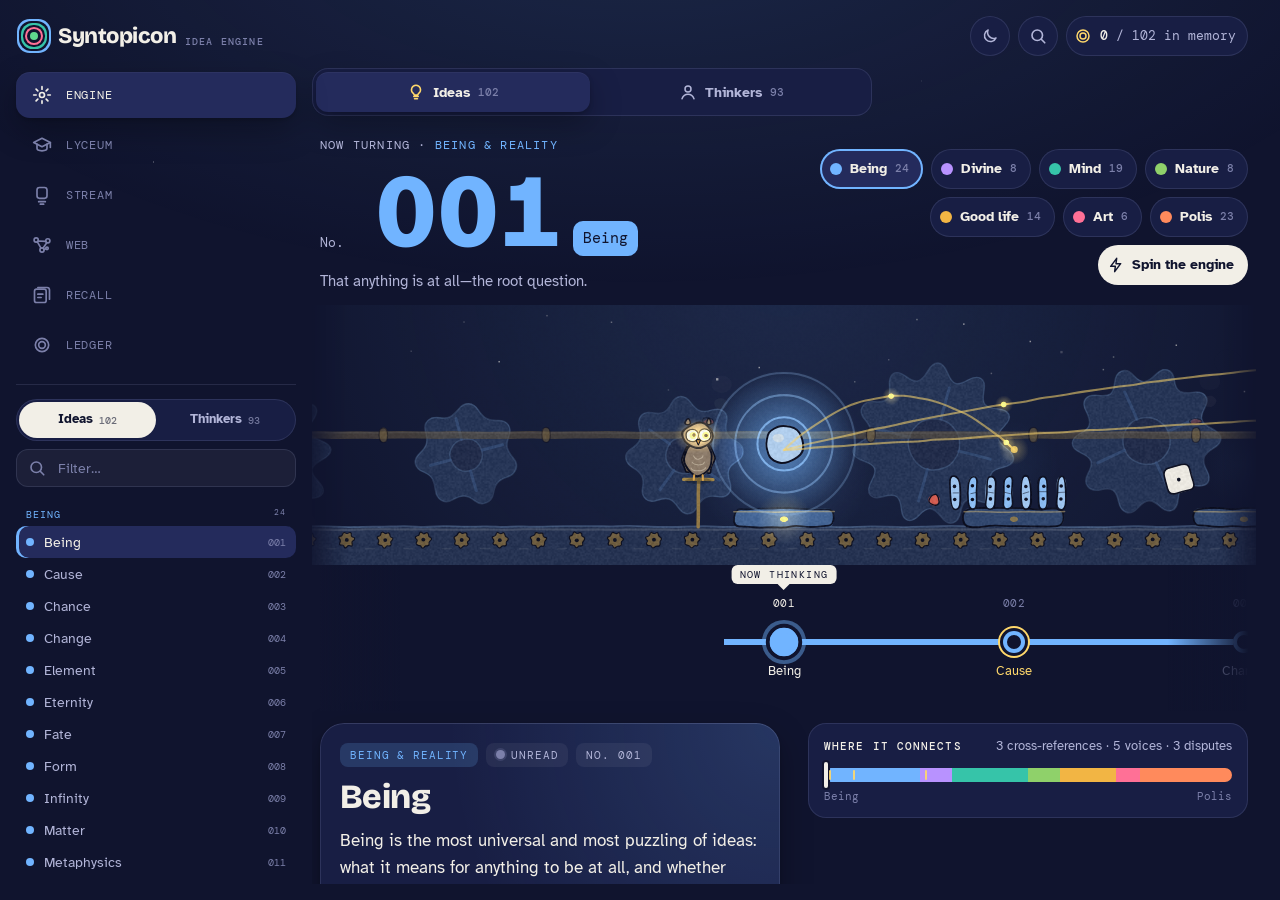
==== commit 030bc2b1: "Holocaust course: add a lecture on collaboration across Europe Co-Authored-By: Claude Opus 5.5 <nore" ====
--- a/index.html
+++ b/index.html
@@ -703,7 +703,7 @@
 <script>
 "use strict";
 const DATA = {"title":"The Syntopicon","subtitle":"The 102 Great Ideas of the Western tradition","source":"After Mortimer J. Adler & William Gorman, A Syntopicon: An Index to The Great Ideas (1952).","note":"A study companion in the spirit of Adler's Syntopicon: for each idea, the senses a term takes, the live disputes and who holds each side, what thinkers argued, an outline of topics, and the primary texts to read. Framing and disputes are written for study -- faithful to the tradition, but not reproductions of Adler's essays or outlines. A guide toward the originals, not a substitute. This edition adds a biographical register of every thinker cited (dates, era and significance), dates for every primary text, and the famous lines associated with each idea together with the context that gives them their meaning.","clusters":[{"id":"being","name":"Being & Reality","blurb":"Metaphysics and cosmology: what exists, and how.","count":24},{"id":"divine","name":"The Divine & Last Things","blurb":"Theology and the ultimate horizon of existence.","count":8},{"id":"mind","name":"Mind, Knowledge & Method","blurb":"How we know, reason, and err.","count":19},{"id":"nature","name":"Nature & Life","blurb":"The living world, the body, the cosmos, and man within it.","count":8},{"id":"good","name":"The Good Life","blurb":"Ethics: desire, virtue, and the ends of action.","count":14},{"id":"expr","name":"Art & Expression","blurb":"Beauty, making, and the signs by which we mean.","count":6},{"id":"polis","name":"Politics & Society","blurb":"Law, power, justice, and life in common.","count":23}],"ideas":[{"id":"angel","name":"Angel","cluster":"divine","gist":"A purely intellectual being: mind without a body.","framing":"An angel is a purely spiritual, intelligent being -- a messenger without a body -- standing between God and man. Beyond theology, the angel is philosophy's test case for whether a mind can exist without matter, and how such a mind would know.","senses":["Messenger of God (the scriptural sense)","Pure intelligence or separate substance (the philosophical sense)","A rank within the celestial hierarchy","Guardian and ministering spirit"],"disputes":[{"q":"Do purely spiritual beings exist?","sides":[{"view":"Separate intelligences without bodies exist","who":"Aristotelian and theistic tradition"},{"view":"There is no incorporeal substance","who":"the materialists"}]},{"q":"Is each angel an individual, or a whole species?","sides":[{"view":"Each angel is its own species, since it has no matter to individuate it","who":"Aquinas"},{"view":"Angels differ as individuals within kinds","who":"other schoolmen"}]},{"q":"How do angels know and act?","sides":[{"view":"By infused ideas and intuitive, not discursive, knowledge","who":"Aquinas"},{"view":"Such claims exceed what can be known","who":"the skeptics"}]}],"positions":[{"name":"Pseudo-Dionysius","claim":"Sets out the celestial hierarchy of nine angelic orders."},{"name":"Aristotle","claim":"The separate intelligences that move the heavenly spheres are a philosophical ancestor of the angels."},{"name":"Aquinas","claim":"Angels are subsistent forms without matter; each is its own species and knows by infused ideas."},{"name":"Milton","claim":"Dramatizes the angels, their war, and their fall in Paradise Lost."}],"topics":["The existence of spiritual beings","Angelic nature and knowledge","The hierarchy of angels","Angels and the motion of the heavens","Guardian angels","The fall of the angels","Angels vs. human souls"],"key_texts":[{"text":"Pseudo-Dionysius, The Celestial Hierarchy","when":"c. 500 AD"},{"text":"Aquinas, Summa Theologica I QQ.50-64","when":"1265-1274"},{"text":"Dante, Paradiso","when":"1320"},{"text":"Milton, Paradise Lost","when":"1667"}],"example":"Aquinas argues each angel is its own species because, having no matter to divide it, nothing could distinguish two angels of one kind.","related":["soul","mind","immortality"],"hook":"Mind with the body subtracted.","quotes":[{"text":"Each angel is its own species.","who":"Aquinas","work":"Summa Theologica I Q.50","when":"1266","context":"A consequence of having no matter. Since Aquinas holds matter is what makes two things of one kind distinct individuals, purely spiritual beings cannot differ as individuals -- each must differ in kind."}]},{"id":"animal","name":"Animal","cluster":"nature","gist":"The living, sensing, moving creature—including and excluding man.","framing":"The animal is the living, sentient being -- possessing soul, sensation, and self-motion, yet (for most of the tradition) lacking reason. It is the mirror in which humanity defines itself, and the test case for whether life and mind are more than mechanism.","senses":["Any living, ensouled being (including man, the 'rational animal')","The sentient, self-moving creature (vs. plants)","The brute or beast (non-rational, contrasted with man)","The organism studied by biology"],"disputes":[{"q":"Do animals have reason or only sensation?","sides":[{"view":"Only sense, appetite, and imagination -- no reason","who":"Aristotle, Aquinas"},{"view":"They show intelligence differing in degree, not kind","who":"Montaigne, Darwin"}]},{"q":"Are animals machines or ensouled?","sides":[{"view":"Mere automata, without thought or feeling","who":"Descartes"},{"view":"Sentient beings with a sensitive soul","who":"Aristotle"}]},{"q":"Is man an animal like the rest?","sides":[{"view":"A distinct rational animal, set apart","who":"the classical view"},{"view":"One species continuous with the others","who":"the evolutionary view"}]}],"positions":[{"name":"Aristotle","claim":"Classifies animals by their powers of soul; the animal has sensation and self-motion, not reason."},{"name":"Descartes","claim":"Animals are machines -- complex automata lacking thought or a rational soul."},{"name":"Montaigne","claim":"Mocks human presumption, arguing beasts show cunning, communication, and feeling."},{"name":"Darwin","claim":"Man differs from the higher animals in degree, not kind; mind itself has an animal ancestry."}],"topics":["The definition of animal","The animal soul (sensation, appetite, motion)","Animals vs. plants","Animals vs. man","Reason and instinct in animals","The classification of animals","Whether animals are machines","Animal and human continuity"],"key_texts":[{"text":"Aristotle, History of Animals; On the Soul","when":"c. 343 BC"},{"text":"Descartes, Discourse V","when":"1637"},{"text":"Montaigne, Apology for Raymond Sebond","when":"1580"},{"text":"Darwin, The Descent of Man","when":"1871"}],"example":"Aristotle's ladder of souls gives plants nutrition, animals sensation and movement, and humans reason atop both.","related":["man","life-and-death","evolution"],"hook":"The body that feels and moves.","quotes":[{"text":"Animals are machines.","who":"Descartes","work":"Discourse V","when":"1637","context":"The beast-machine doctrine. Lacking language and reason, animals are automata however complex their behavior -- a position Montaigne had already ridiculed and which troubled even Descartes' followers."}]},{"id":"aristocracy","name":"Aristocracy","cluster":"polis","gist":"Rule by the best—and the problem of who they are.","framing":"Aristocracy is rule by the best -- government by a select few distinguished by virtue or excellence. As one of the classic forms of government, it raises the question whether the wisest and best should rule, and how they are to be identified.","senses":["Rule of the best or most virtuous (the ideal sense)","Rule of the few (contrasted with the many)","A hereditary nobility (the historical sense)","'Natural aristocracy' of talent vs. aristocracy of birth"],"disputes":[{"q":"Who are 'the best' fit to rule?","sides":[{"view":"The truly virtuous and wise","who":"Plato, Aristotle"},{"view":"In practice the wellborn and wealthy -- so it decays into oligarchy","who":"the realist caution"}]},{"q":"Should the best rule, or the people?","sides":[{"view":"The wisest should govern for the common good","who":"Plato"},{"view":"The people should rule themselves","who":"the democrats"}]},{"q":"Is aristocracy natural or a usurpation?","sides":[{"view":"A natural aristocracy of virtue is just","who":"Jefferson"},{"view":"Hereditary privilege is arbitrary and unjust","who":"the modern critique"}]}],"positions":[{"name":"Plato","claim":"The ideal city is ruled by philosopher-kings -- the few who know the good -- a true aristocracy of wisdom."},{"name":"Aristotle","claim":"Aristocracy is rule of the few for the common good; it decays into oligarchy when the rich rule for themselves."},{"name":"Montesquieu","claim":"In aristocracy power rests with a body of nobles; its animating principle is moderation."},{"name":"Jefferson","claim":"Distinguishes a 'natural aristocracy' of virtue and talent from an artificial one of birth and wealth."}],"topics":["The meaning of aristocracy","Rule of the best","Aristocracy vs. oligarchy","The identification of the best","Hereditary vs. natural aristocracy","The mixed constitution","Aristocracy and virtue","Aristocracy and the common good"],"key_texts":[{"text":"Plato, Republic","when":"c. 375 BC"},{"text":"Aristotle, Politics III-IV","when":"c. 335 BC"},{"text":"Montesquieu, The Spirit of the Laws","when":"1748"},{"text":"the Jefferson-Adams correspondence","when":"1812-1826"}],"example":"Plato's guardians are bred, tested, and educated for decades so that only the genuinely wise reach the top—an attempt to make merit, not birth, the credential.","related":["oligarchy","democracy","government"],"hook":"The best rule—if you can find them.","quotes":[{"text":"A natural aristocracy of virtue and talents.","who":"Jefferson","work":"letter to John Adams","when":"1813","context":"Distinguished from an artificial aristocracy founded on wealth and birth. Jefferson thought the best government provides for sorting the natural sort into office -- and blocking the artificial."}]},{"id":"art","name":"Art","cluster":"expr","gist":"The made thing, and the human power of making by rule.","framing":"Art is the making of things by skill according to a conception -- from craft to fine art. Whether art imitates nature, expresses its maker, or creates beauty, and what its value is, are questions running from Plato to the moderns.","senses":["Skill or craft (techne -- any productive know-how)","Fine art (the arts of beauty)","The liberal arts vs. the mechanical or servile arts","Art as imitation (mimesis) vs. art as creation and expression"],"disputes":[{"q":"Does art imitate nature or create anew?","sides":[{"view":"Art imitates nature and reality","who":"Plato, Aristotle"},{"view":"Art expresses the artist and creates a new world","who":"the Romantics, the moderns"}]},{"q":"Is art morally beneficial or dangerous?","sides":[{"view":"It can corrupt -- imitations feeding the passions","who":"Plato"},{"view":"It instructs and purges the emotions","who":"Aristotle"}]},{"q":"Is 'art' one thing?","sides":[{"view":"A single genus of skilled making","who":"the classical view"},{"view":"The fine arts are radically distinct from crafts","who":"the modern view"}]}],"positions":[{"name":"Plato","claim":"Art imitates appearances, thrice removed from the Forms; the poets must be watched, even banished."},{"name":"Aristotle","claim":"Art completes or imitates nature; tragedy imitates action and, through pity and fear, purges the emotions."},{"name":"Kant","claim":"Fine art is the product of genius -- purposive yet free, pleasing without a concept."},{"name":"Tolstoy","claim":"Art is the communication of feeling; its worth lies in the sincerity and value of what it transmits."}],"topics":["The definition of art","Art as skill and as fine art","The liberal and mechanical arts","Art and nature","Art as imitation","Art and beauty","The moral effect of art","Art and the artist"],"key_texts":[{"text":"Plato, Republic X; Ion","when":"c. 375 BC"},{"text":"Aristotle, Poetics","when":"c. 335 BC"},{"text":"Kant, Critique of Judgment","when":"1790"},{"text":"Tolstoy, What Is Art?","when":"1897"}],"example":"A doctor practicing the 'art of medicine' and a sculptor practicing sculpture were, classically, doing the same kind of thing: making by rule.","related":["beauty","poetry","nature"],"hook":"Making, by rule.","quotes":[{"text":"Art imitates nature.","who":"Aristotle","work":"Physics II","when":"c. 350 BC","context":"Not copying appearances. Art works as nature does -- toward an end, giving form to material -- and may complete what nature leaves unfinished, which is why he can defend the poets Plato banished."}]},{"id":"astronomy","name":"Astronomy","cluster":"nature","gist":"The oldest science: reading order in the heavens.","framing":"Astronomy is the science of the heavens -- the motions of stars and planets and the structure of the cosmos. Its revolutions, from geocentric to heliocentric, reshaped not only physics but humanity's sense of its place.","senses":["The mathematical account of celestial motions ('saving the appearances')","Cosmology -- the real structure of the universe","Observational vs. theoretical astronomy","Astronomy vs. astrology"],"disputes":[{"q":"Does the earth or the sun stand at the center?","sides":[{"view":"Geocentric -- the earth is fixed at the center","who":"Ptolemy"},{"view":"Heliocentric -- the earth moves about the sun","who":"Copernicus, Galileo, Kepler"}]},{"q":"Do astronomical models describe reality or merely predict?","sides":[{"view":"Mere calculating devices to save the appearances","who":"the instrumentalists"},{"view":"True descriptions of the heavens","who":"Galileo's realism"}]},{"q":"Are the heavens a different matter from the earth?","sides":[{"view":"A perfect, changeless fifth element","who":"Aristotle"},{"view":"The same physics rules heaven and earth","who":"Galileo, Newton"}]}],"positions":[{"name":"Ptolemy","claim":"A geocentric system of epicycles and deferents that accurately predicts the planets' motions."},{"name":"Copernicus","claim":"Places the sun at the center, setting the earth in motion among the planets."},{"name":"Kepler","claim":"The planets travel in ellipses, sweeping equal areas in equal times."},{"name":"Galileo","claim":"Telescopic evidence -- Jupiter's moons, the phases of Venus -- supports the heliocentric cosmos."},{"name":"Newton","claim":"Universal gravitation explains celestial and terrestrial motion by one law."}],"topics":["The motions of the heavens","Geocentric vs. heliocentric systems","Saving the appearances","The laws of planetary motion","The matter of the heavens","The size and structure of the cosmos","Astronomy and physics","Astronomy vs. astrology"],"key_texts":[{"text":"Ptolemy, Almagest","when":"c. 150 AD"},{"text":"Copernicus, On the Revolutions","when":"1543"},{"text":"Kepler, New Astronomy","when":"1609"},{"text":"Galileo, Dialogue Concerning the Two Chief World Systems","when":"1632"},{"text":"Newton, Principia","when":"1687"}],"example":"Kepler abandoned the perfect circle—sacred since antiquity—because Mars's orbit only fit an ellipse, letting data overrule beauty.","related":["astronomy","world","mathematics"],"hook":"Order read off the sky.","quotes":[{"text":"The book of nature is written in the language of mathematics.","who":"Galileo","work":"The Assayer","when":"1623","context":"A methodological manifesto: without geometry one wanders a dark labyrinth. It licenses treating measurable quantities as what is real and relegating qualities to the observer."}]},{"id":"beauty","name":"Beauty","cluster":"expr","gist":"The quality that pleases when merely beheld.","framing":"Beauty is that which pleases when perceived -- the splendor of form, order, and proportion. Whether beauty is a real property of things or lies in the eye of the beholder, and how it relates to the good and the true, are its central questions.","senses":["Objective proportion, harmony, order (in the thing)","What pleases the beholder (in the response)","Sensible beauty vs. intelligible or moral beauty","Beauty and the sublime"],"disputes":[{"q":"Is beauty in the object or the beholder?","sides":[{"view":"A real feature -- proportion, harmony, radiance","who":"Plato, Aquinas"},{"view":"A feeling in the subject -- no quality in things themselves","who":"Hume, Kant"}]},{"q":"Is beauty objective or a matter of taste?","sides":[{"view":"There are real standards of taste and beauty","who":"the objectivists"},{"view":"Taste is relative; to each his own","who":"the relativists"}]},{"q":"Is beauty the same as the good and the true?","sides":[{"view":"The beautiful, good, and true are one at the summit","who":"Plato"},{"view":"Beauty is distinct -- a disinterested pleasure, not desire or use","who":"Kant"}]}],"positions":[{"name":"Plato","claim":"The soul ascends from beautiful bodies to Beauty itself -- eternal, absolute, the object of love."},{"name":"Aristotle","claim":"Beauty consists in order, symmetry, and definiteness, which the mathematical sciences reveal."},{"name":"Aquinas","claim":"The beautiful is 'that which pleases when seen'; it requires wholeness, proportion, and radiance."},{"name":"Hume","claim":"Beauty is no quality in things; it exists in the mind -- yet a standard of taste can be found."},{"name":"Kant","claim":"The judgment of beauty is a disinterested, universal pleasure in form, claiming all agreement without a concept."}],"topics":["The nature of beauty","Beauty as proportion and harmony","Beauty in the object vs. the beholder","The standard of taste","Beauty and the good and true","Sensible and intelligible beauty","Beauty and the sublime","Beauty and art"],"key_texts":[{"text":"Plato, Symposium; Hippias Major","when":"c. 390 BC"},{"text":"Aristotle, Poetics; Metaphysics XIII","when":"c. 340 BC"},{"text":"Aquinas, Summa Theologica I Q.5, Q.39","when":"1265-1274"},{"text":"Hume, Of the Standard of Taste","when":"1757"},{"text":"Kant, Critique of Judgment","when":"1790"}],"example":"Kant's test: your pleasure in a rose is aesthetic only if you'd want anyone to feel it too, yet can't prove they should—universal but not provable.","related":["art","good-and-evil","truth"],"hook":"Pleasing just to behold.","quotes":[{"text":"That which pleases when seen.","who":"Aquinas","work":"Summa Theologica I Q.5","when":"1268","context":"Beauty is close to the good, but distinguished from it: the good is what we desire and pursue, while the beautiful satisfies simply in the apprehending. He adds it requires wholeness, proportion and radiance."}]},{"id":"being","name":"Being","cluster":"being","gist":"That anything is at all—the root question.","framing":"Being is the most universal and most puzzling of ideas: what it means for anything to be at all, and whether 'being' names one thing or many. It is the very subject of metaphysics, the science of being as being.","senses":["Existence (that a thing is) vs. essence (what it is)","Being as substance vs. being as attribute or relation","Actual being vs. potential being","Being as the one vs. being as the many"],"disputes":[{"q":"Is being one or many?","sides":[{"view":"One changeless reality; plurality and change are illusion","who":"Parmenides"},{"view":"Being is said in many ways; there are many beings and kinds of being","who":"Aristotle"}]},{"q":"Is 'being' univocal or analogical?","sides":[{"view":"'Being' means the same in every case","who":"Scotus"},{"view":"God and creatures 'are' in related but different senses (analogy)","who":"Aquinas"}]},{"q":"Does becoming have being, or only what is permanent?","sides":[{"view":"Only the eternal Forms truly are; sensibles merely become","who":"Plato"},{"view":"All is flux; being is becoming","who":"Heraclitus"}]}],"positions":[{"name":"Parmenides","claim":"Being simply is, ungenerated and changeless; since not-being cannot be thought, change and plurality are illusory."},{"name":"Heraclitus","claim":"Reality is ceaseless becoming; you cannot step into the same river twice."},{"name":"Plato","claim":"True being belongs to the eternal Forms; sensible things are shadows that partake of them."},{"name":"Aristotle","claim":"Being is said in many ways but primarily of substance; a science of being as being studies its universal features."},{"name":"Aquinas","claim":"God is being itself (ipsum esse); creatures have being by participation, so essence and existence differ in them."}],"topics":["The meaning of 'to be'","Being and not-being","Essence vs. existence","Substance and accident","Potential and actual being","The analogy of being","Being, unity, truth, goodness (the transcendentals)","Being and becoming","Degrees or kinds of being","Being as the object of metaphysics"],"key_texts":[{"text":"Parmenides, On Nature (fragments)","when":"c. 370 BC"},{"text":"Plato, Sophist; Republic","when":"c. 375 BC"},{"text":"Aristotle, Metaphysics IV, VII","when":"c. 340 BC"},{"text":"Aquinas, Summa Theologica I QQ.2-11; On Being and Essence","when":"c. 1252"}],"example":"Parmenides argued that since 'what is not' can't even be thought, change—which needs a passage from not-being—must be illusion.","related":["cause","form","god"],"hook":"That it is, before what it is.","quotes":[{"text":"Being is, and not-being is not.","who":"Parmenides","work":"On Nature","when":"c. 480 BC","context":"The starting axiom of Western metaphysics. If nothing cannot be, then nothing can come from nothing, and change -- which needs something to pass into being -- becomes impossible. Every later account of change is a reply to this."}]},{"id":"cause","name":"Cause","cluster":"being","gist":"Why things are and come to be as they do.","framing":"A cause is that on which a thing depends for its being or its coming-to-be. The idea governs whether the world is intelligible -- whether things happen for reasons, by purpose, by mechanism, or merely in constant sequence.","senses":["The four causes: material, formal, efficient, final","Cause as necessitating vs. cause as probabilistic","First cause vs. secondary causes","Cause as real power vs. cause as regular succession"],"disputes":[{"q":"How many kinds of cause are there?","sides":[{"view":"Four -- material, formal, efficient, final","who":"Aristotle"},{"view":"Really only efficient (mechanical) causes; final causes are illusory in nature","who":"Bacon, Descartes"}]},{"q":"Is there purpose (final cause) in nature?","sides":[{"view":"Nature acts for ends; teleology is real","who":"Aristotle, Aquinas"},{"view":"Apparent purpose is the product of blind mechanism or selection","who":"Darwin, mechanists"}]},{"q":"Can causation be observed?","sides":[{"view":"We perceive only constant conjunction and succession, never necessary connection","who":"Hume"},{"view":"Causality is an a priori category the mind supplies to experience","who":"Kant"}]},{"q":"Is there a first cause?","sides":[{"view":"An uncaused first cause is required to end the regress","who":"Aristotle, Aquinas"},{"view":"The demand for a first cause is unprovable or illegitimate","who":"Hume, Kant"}]}],"positions":[{"name":"Aristotle","claim":"Distinguishes four causes and argues both nature and art act for ends; a prime mover is the first cause of motion."},{"name":"Aquinas","claim":"Uses efficient causation and the impossibility of infinite regress to argue for God as first cause."},{"name":"Hume","claim":"We never observe the 'must'; causal belief is a habit born of repeated conjunction."},{"name":"Kant","claim":"Cause-and-effect is a category structuring all possible experience, not derived from it."},{"name":"Mill","claim":"Causes are found by empirical methods of agreement and difference among phenomena."}],"topics":["The kinds of cause","Material and formal causes","The efficient cause and the transmission of motion","Final cause and teleology","Chance as a cause","The first cause and infinite regress","The necessity in causal connection","The knowability of causes","Cause in nature vs. cause in art"],"key_texts":[{"text":"Aristotle, Physics II; Metaphysics V","when":"c. 340 BC"},{"text":"Aquinas, Summa Theologica I Q.2","when":"1265-1274"},{"text":"Hume, Enquiry Concerning Human Understanding VII","when":"1748"},{"text":"Kant, Critique of Pure Reason (Second Analogy)","when":"1781"},{"text":"Mill, A System of Logic","when":"1843"}],"example":"Hume noted that no matter how often the cue ball strikes the eight, we see only one motion then another—never the 'must' between them.","related":["chance","necessity-and-contingency","change"],"hook":"The 'why' behind the 'that'.","quotes":[{"text":"Nothing comes from nothing.","who":"Lucretius","work":"On the Nature of Things I","when":"c. 55 BC","context":"The Epicurean first principle, aimed against miracle and divine caprice: if things arose from nothing, anything could come from anything, and nature would show no regular kinds."}]},{"id":"chance","name":"Chance","cluster":"being","gist":"The uncaused, the coincidental, the merely probable.","framing":"Chance names what happens neither always nor for the most part, seemingly without cause or purpose. Whether chance is real or merely a mask for our ignorance shapes the whole question of order and design in the world.","senses":["Chance as the coincidental (a cause outside intention)","Chance as pure randomness (uncaused)","Chance as our ignorance of hidden causes","Luck and fortune in human affairs"],"disputes":[{"q":"Is chance real or only apparent?","sides":[{"view":"Chance is real: the coincidence of independent causal lines","who":"Aristotle"},{"view":"Nothing happens by chance; 'chance' names causes we do not know","who":"Stoics, Spinoza"}]},{"q":"Does randomness operate in nature?","sides":[{"view":"Random variation is a genuine factor (mutation, drift)","who":"Darwin, modern biology"},{"view":"Apparent randomness reduces to strict law at bottom","who":"Laplace's determinism"}]},{"q":"Can chance be quantified?","sides":[{"view":"Yes -- probability turns chance into calculable degrees","who":"Pascal, Laplace"},{"view":"Probability measures our ignorance, not chance in things","who":"subjectivists"}]}],"positions":[{"name":"Aristotle","claim":"Chance is the coincidental intersection of purposive or natural processes -- real but parasitic on regular causes."},{"name":"Epicurus","claim":"Adds a random 'swerve' to the fall of atoms to break the chain of necessity."},{"name":"The Stoics","claim":"Fate rules all; nothing is by chance, only by our failure to see the cause."},{"name":"Laplace","claim":"An intelligence knowing all forces could predict everything; chance is merely ignorance."},{"name":"Darwin","claim":"Chance variation supplies the raw material that natural selection shapes."}],"topics":["The meaning of chance","Chance and coincidence","Chance vs. fortune and luck","Whether chance has a cause","Chance and determinism","Chance in nature and evolution","Chance and probability","Chance, providence, and design"],"key_texts":[{"text":"Aristotle, Physics II.4-6","when":"c. 350 BC"},{"text":"Lucretius, On the Nature of Things","when":"c. 55 BC"},{"text":"Aquinas, Summa Theologica I Q.103","when":"1265-1274"},{"text":"Laplace, A Philosophical Essay on Probabilities","when":"1814"}],"example":"Aristotle's example: a man goes to market for bread and, by chance, meets a debtor who repays him—two purposeful paths crossing without either intending the meeting.","related":["cause","fate","necessity-and-contingency"],"hook":"Causal lines that cross by accident.","quotes":[{"text":"The swerve.","who":"Lucretius","work":"On the Nature of Things II","when":"c. 55 BC","context":"The Epicurean device to save freedom: atoms falling through the void deviate slightly at no fixed time or place. Without it, everything would be fixed by prior collisions and the will would be a link in an unbroken chain."}]},{"id":"change","name":"Change","cluster":"being","gist":"The passage from one state to another—and whether it is real.","framing":"Change is the passage from one state to another -- the most obvious fact of experience and the hardest to make intelligible. To explain change is to explain how a thing can become what it was not while remaining itself.","senses":["Change of place (locomotion)","Change of quality (alteration)","Change of quantity (growth and diminution)","Coming-to-be and passing-away (substantial change)"],"disputes":[{"q":"Is change real?","sides":[{"view":"Change is impossible; being cannot come from not-being","who":"Parmenides, Zeno"},{"view":"Change is the fundamental reality","who":"Heraclitus"},{"view":"Change is real, explained by potency and act","who":"Aristotle"}]},{"q":"What underlies change?","sides":[{"view":"An enduring substratum (matter) persists through change","who":"Aristotle"},{"view":"Only successive states or events; no enduring substance needed","who":"Hume, process views"}]},{"q":"Is change reducible to motion of parts?","sides":[{"view":"All qualitative change reduces to local motion of matter","who":"atomists, Descartes"},{"view":"Some change is genuinely qualitative or substantial","who":"Aristotelians"}]}],"positions":[{"name":"Heraclitus","claim":"All things flow; strife and flux are the very law of the world."},{"name":"Parmenides","claim":"What is, is; motion and change are illusion -- as Zeno's paradoxes press."},{"name":"Aristotle","claim":"Change is the actualizing of a potentiality; it requires matter, form, and privation."},{"name":"Newton","claim":"Change of motion is proportional to impressed force; nature's changes fall under laws of motion."},{"name":"Hegel","claim":"Reality develops dialectically; change through contradiction is the engine of the real."}],"topics":["The reality of change","The kinds of change","The substratum of change","Potency and act","Motion as a species of change","Substantial vs. accidental change","The paradoxes of motion","Change and time","The laws of change"],"key_texts":[{"text":"Heraclitus & Parmenides (fragments)","when":"c. 370 BC"},{"text":"Aristotle, Physics I, III, V","when":"c. 350 BC"},{"text":"Newton, Principia","when":"1687"},{"text":"Hegel, Science of Logic","when":"1812-1816"}],"example":"Aristotle's acorn resolves the old paradox: it is actually an acorn but potentially an oak, so becoming an oak is potency made actual, not being from non-being.","related":["being","cause","time"],"hook":"Potential becoming actual.","quotes":[{"text":"No man steps in the same river twice.","who":"Heraclitus","work":"Fragments","when":"c. 500 BC","context":"Often quoted as pure flux, but the point is subtler: the river persists as a river precisely by its waters always changing. Identity is maintained through change, not destroyed by it."}]},{"id":"citizen","name":"Citizen","cluster":"polis","gist":"The member of a political community, ruling and ruled in turn.","framing":"The citizen is the member of a political community who shares in its rule and its rights. What makes one a citizen, what citizens owe and are owed, and who is included or excluded are foundational questions of political life.","senses":["One who shares in ruling and being ruled (the participatory sense)","One holding legal rights and status (the juridical sense)","Citizen vs. subject (active member vs. one merely ruled)","Citizen vs. alien or slave (the included vs. the excluded)"],"disputes":[{"q":"What defines a citizen?","sides":[{"view":"Sharing in the offices and judgments of the city","who":"Aristotle"},{"view":"Holding legal rights and protections","who":"the modern liberal view"}]},{"q":"Who should be citizens?","sides":[{"view":"Only those with the leisure and virtue to rule well","who":"the ancient restriction"},{"view":"All who are subject to the laws","who":"the democratic expansion"}]},{"q":"Do citizens owe primary loyalty to the state?","sides":[{"view":"The citizen is part of the whole, owing devotion","who":"the classical view"},{"view":"Individuals have rights prior to the state, which serves them","who":"liberalism"}]}],"positions":[{"name":"Aristotle","claim":"The citizen is one who shares in ruling and being ruled in turn; citizenship varies with the constitution."},{"name":"The Romans","claim":"Develop citizenship as a legal status with defined rights, extendable across an empire."},{"name":"Rousseau","claim":"The citizen participates in the general will; sovereignty belongs to the assembled people."},{"name":"Modern liberalism","claim":"Citizenship is equal legal membership, securing rights even against the state."}],"topics":["The definition of citizenship","Ruling and being ruled","The rights and duties of citizens","Who is included as a citizen","Citizen vs. subject","Citizenship and the constitution","Civic virtue","Citizenship and the state"],"key_texts":[{"text":"Aristotle, Politics III","when":"c. 335 BC"},{"text":"Cicero, On the Commonwealth","when":"c. 51 BC"},{"text":"Rousseau, The Social Contract","when":"1762"},{"text":"the modern declarations of rights","when":"1776"}],"example":"Aristotle defines the citizen not by residence but by eligibility to hold office and sit in judgment—so a resident alien or laborer, present but excluded, was not a citizen.","related":["state","constitution","democracy"],"hook":"Ruler and ruled in one person.","quotes":[{"text":"Ruling and being ruled in turn.","who":"Aristotle","work":"Politics III","when":"c. 335 BC","context":"His definition of the citizen, and why citizenship differs under different constitutions. It also frames civic virtue: one must learn obedience to be fit to command."}]},{"id":"constitution","name":"Constitution","cluster":"polis","gist":"The ordering form of a state—its arrangement of powers.","framing":"A constitution is the ordering of a state -- the arrangement of its offices, the distribution of power, and the way of life it embodies. It is at once the political structure and the fundamental law by which a people governs itself.","senses":["The arrangement of offices and form of government (who rules and how)","The fundamental or higher law (a written or unwritten frame)","The whole 'way of life' or character of a community","The mixed constitution (blending forms)"],"disputes":[{"q":"Is a constitution just a structure, or a way of life?","sides":[{"view":"The arrangement of the ruling offices","who":"the formal sense"},{"view":"The whole ethos and character of the community","who":"Aristotle's fuller sense"}]},{"q":"What is the best constitution?","sides":[{"view":"The rule of the best or of philosopher-kings","who":"Plato"},{"view":"A mixed constitution balancing the one, few, and many","who":"Aristotle, Polybius"}]},{"q":"Should the fundamental law be fixed or changeable?","sides":[{"view":"A stable higher law binding even the rulers","who":"the constitutionalists"},{"view":"A living frame the people may amend","who":"the reformers"}]}],"positions":[{"name":"Aristotle","claim":"Classifies constitutions by who rules and for whose good; the best practical form is a mixed 'polity.'"},{"name":"Polybius","claim":"Praises the Roman mixed constitution, balancing consuls, senate, and people to slow decay."},{"name":"Montesquieu","claim":"Liberty is secured by the separation of powers -- legislative, executive, judicial."},{"name":"The Federalist","claim":"A written constitution with checks, balances, and divided powers guards against tyranny."}],"topics":["The meaning of constitution","The forms of government","The mixed constitution","The best constitution","Constitution as fundamental law","The separation of powers","Constitutional change","Constitution and the way of life"],"key_texts":[{"text":"Plato, Republic; Statesman","when":"c. 360 BC"},{"text":"Aristotle, Politics III-VI","when":"c. 335 BC"},{"text":"Polybius, Histories VI","when":"c. 150 BC"},{"text":"Montesquieu, The Spirit of the Laws","when":"1748"},{"text":"The Federalist","when":"1788"}],"example":"Polybius credited Rome's strength to mixing monarchy (consuls), aristocracy (senate), and democracy (assemblies) so each checked the others.","related":["government","state","law"],"hook":"The form that shapes the state.","quotes":[{"text":"A constitution is the way of life of a city.","who":"Aristotle","work":"Politics IV","when":"c. 335 BC","context":"Wider than a legal document. A constitution arranges the offices, but in doing so sets what the community honors and how its citizens live -- which is why changing it changes the people."}]},{"id":"courage","name":"Courage","cluster":"good","gist":"Firmness of will in the face of fear and danger.","framing":"Courage is the virtue of facing danger, fear, and pain for the sake of a good -- steadiness of will where much is at risk. Long counted a cardinal virtue, it presses the question of what is worth risking and how fear and confidence should be governed.","senses":["Fortitude in battle or physical danger","Moral courage -- standing for the right against opposition","Endurance of pain and adversity","The mean between cowardice and rashness"],"disputes":[{"q":"Is courage knowledge or a trained passion?","sides":[{"view":"A kind of knowledge of what is and is not to be feared","who":"Socrates"},{"view":"A trained disposition of the spirited part, a mean","who":"Aristotle"}]},{"q":"Does true courage require a good cause?","sides":[{"view":"Only a noble end makes daring courageous","who":"Aristotle"},{"view":"Mere fearlessness or daring already counts","who":"the popular view"}]},{"q":"Is courage one virtue or bound up with all?","sides":[{"view":"Inseparable from wisdom -- the virtues are one","who":"Socrates"},{"view":"A distinct virtue among others","who":"Aristotle"}]}],"positions":[{"name":"Socrates","claim":"In the Laches, courage looks like a kind of wisdom -- knowledge of what is truly to be feared and dared."},{"name":"Plato","claim":"Courage is the spirited part's preservation of reason's judgment about what to fear."},{"name":"Aristotle","claim":"Courage is the mean between cowardice and rashness, shown above all in facing a noble death."},{"name":"The Stoics","claim":"Courage is reason's endurance, unmoved by what is not truly evil."}],"topics":["The nature of courage","Courage and fear","The mean between cowardice and rashness","Physical vs. moral courage","Courage and the noble","Courage and knowledge","Endurance and daring","Courage and the other virtues"],"key_texts":[{"text":"Plato, Laches; Republic IV","when":"c. 375 BC"},{"text":"Aristotle, Nicomachean Ethics III","when":"c. 340 BC"},{"text":"the Stoics (Epictetus, Seneca)","when":"c. 108-180 AD"}],"example":"Aristotle notes the truly brave soldier feels fear—the fearless one is merely reckless; courage is acting rightly while afraid.","related":["virtue-and-vice","temperance","honor"],"hook":"Holding firm while afraid.","quotes":[{"text":"Knowledge of what is and is not to be feared.","who":"Socrates","work":"Plato, Laches","when":"c. 395 BC","context":"The definition the dialogue tests. If courage is knowledge it collapses into wisdom generally, which the Laches leaves unresolved -- an early case for the unity of the virtues."}]},{"id":"custom-and-convention","name":"Custom and Convention","cluster":"polis","gist":"The unwritten rules that nature does not fix.","framing":"Custom and convention are the settled but unwritten rules of a community -- what is done, expected, and agreed. Whether they rest on nature or mere agreement, and how far they bind, shapes debates over law, morality, and progress.","senses":["Custom as habitual practice (the ways of a people)","Convention as agreement or posit (nomos, vs. physis, nature)","Customary law (unwritten but binding) vs. enacted law","Convention as arbitrary vs. as accumulated wisdom"],"disputes":[{"q":"Nature or convention -- which grounds right?","sides":[{"view":"Justice and morality are natural, above convention","who":"Plato, the Stoics"},{"view":"They are conventional, mere human agreement","who":"the Sophists"}]},{"q":"Is custom binding, or to be questioned?","sides":[{"view":"Custom carries the wisdom of ages and rightly guides us","who":"Burke"},{"view":"Custom is often mere prejudice, to be tested by reason","who":"the Enlightenment"}]},{"q":"Are conventions arbitrary or grounded?","sides":[{"view":"Purely arbitrary -- they could be otherwise","who":"the skeptics"},{"view":"They solve real problems and embody experience","who":"Hume"}]}],"positions":[{"name":"The Sophists","claim":"Draw the great antithesis of nomos (convention) and physis (nature); much that seems just is merely conventional."},{"name":"Aristotle","claim":"Some justice is natural, the same everywhere; some is legal and conventional, varying by place."},{"name":"Montaigne","claim":"Marvels at the diversity of customs, warning we mistake our own habits for nature's law."},{"name":"Hume","claim":"Justice and property are 'artificial' conventions -- yet indispensable, and not arbitrary."},{"name":"Burke","claim":"Custom and prescription embody the tacit wisdom of generations; reformers scorn them at their peril."}],"topics":["Nature vs. convention (physis vs. nomos)","Custom and law","The authority of custom","The diversity of customs","Convention and agreement","Custom and morality","Custom, prejudice, and reason","Tradition and change"],"key_texts":[{"text":"Plato, Gorgias","when":"c. 380 BC"},{"text":"Aristotle, Nicomachean Ethics V","when":"c. 340 BC"},{"text":"Montaigne, Of Custom","when":"1580"},{"text":"Hume, Treatise III","when":"1739"},{"text":"Burke, Reflections on the Revolution in France","when":"1790"}],"example":"Herodotus tells of Darius asking Greeks and Indians to adopt each other's funeral customs; both were horrified—showing how custom masquerades as nature.","related":["law","nature","habit"],"hook":"The rules nature didn't write.","quotes":[{"text":"Nature and convention.","who":"The Sophists","work":"the physis-nomos antithesis","when":"5th century BC","context":"The distinction that opened moral philosophy: are justice and law rooted in nature, or merely agreed and therefore changeable? Nearly every later ethical position takes a stand on it."},{"text":"We call barbarism whatever is not our own practice.","who":"Montaigne","work":"Essays I.31","when":"1580","context":"Written after meeting Brazilians brought to France. Montaigne's point is not that all customs are equal but that we judge by habit and mistake familiarity for nature."}]},{"id":"definition","name":"Definition","cluster":"mind","gist":"Saying what a thing is—fixing the boundary of a concept.","framing":"A definition states what a thing is -- fixing the meaning of a term or the essence of a thing. It is the starting point of demonstration and the arena where disputes over essences, words, and clarity are fought.","senses":["Nominal definition (meaning of a word) vs. real definition (essence of a thing)","Definition by genus and specific difference","Ostensive definition (by pointing)","Stipulative vs. lexical definition"],"disputes":[{"q":"Do definitions capture real essences or only word-use?","sides":[{"view":"Real definitions state the essences of things","who":"Aristotle"},{"view":"Definitions are of names only; we reach nominal essences","who":"Hobbes, Locke"}]},{"q":"Can the most basic terms be defined?","sides":[{"view":"The first and simplest terms are indefinable","who":"Aristotle"},{"view":"All can in principle be analyzed","who":"some analysts"}]},{"q":"Is definition the start of inquiry or its result?","sides":[{"view":"We must first ask 'What is it?'","who":"Socrates"},{"view":"Definition is the hard-won end of investigation","who":"Aristotle"}]}],"positions":[{"name":"Socrates","claim":"Presses the 'What is it?' question, seeking the single form common to all instances."},{"name":"Aristotle","claim":"Real definition states the essence by genus and difference and grounds demonstration."},{"name":"Hobbes","claim":"Definitions are of names; 'truth consists in the right ordering of names.'"},{"name":"Locke","claim":"We define the nominal essences (our ideas), not the hidden real essences of things."}],"topics":["Nominal vs. real definition","Definition by genus and difference","The indefinable and the simple","Definition and essence","Definition and demonstration","Defining words vs. things","The Socratic search for definitions"],"key_texts":[{"text":"Plato, Meno; Euthyphro","when":"c. 395 BC"},{"text":"Aristotle, Posterior Analytics II; Topics","when":"c. 350 BC"},{"text":"Hobbes, Leviathan I","when":"1651"},{"text":"Locke, Essay III","when":"1689"}],"example":"Aristotle's 'man is a rational animal' defines by placing man in a genus (animal) and naming the difference (rational) that marks him within it.","related":["idea","logic","language"],"hook":"Drawing the concept's edge.","quotes":[{"text":"Truth consists in the right ordering of names.","who":"Hobbes","work":"Leviathan IV","when":"1651","context":"A radical nominalism. Truth belongs to propositions rather than things, so definitions are stipulations about words -- which is why Hobbes insists on settling them before reasoning begins."}]},{"id":"democracy","name":"Democracy","cluster":"polis","gist":"Rule by the people—and the question of the many's competence.","framing":"Democracy is rule by the people -- government in which the many, or all, share sovereign power. Praised as the reign of freedom and equality and feared as the tyranny of the majority, it is the most contested of political forms.","senses":["Rule of the many or the people (the classic sense)","Direct (the assembled people) vs. representative democracy","Majority rule vs. the protection of rights","A form of government vs. a whole way of life and equality"],"disputes":[{"q":"Is democracy good or corrupt?","sides":[{"view":"A perverted form -- rule of the poor many for themselves","who":"Plato, Aristotle"},{"view":"The best or only legitimate government -- self-rule of a free people","who":"the moderns"}]},{"q":"Should the majority rule without limit?","sides":[{"view":"The will of the people is sovereign","who":"Rousseau"},{"view":"Majorities can tyrannize; rights must limit them","who":"Madison, Tocqueville, Mill"}]},{"q":"Is equality democracy's strength or danger?","sides":[{"view":"Equal participation is just and ennobling","who":"the democrats"},{"view":"Leveling equality breeds mediocrity and despotism","who":"Tocqueville"}]}],"positions":[{"name":"Plato","claim":"Ranks democracy low -- liberty becomes license, and the disordered city slides toward tyranny."},{"name":"Aristotle","claim":"Democracy is rule by the many (usually the poor); a moderate 'polity' mixing it with oligarchy is more stable."},{"name":"Rousseau","claim":"Legitimate rule expresses the general will; sovereignty belongs inalienably to the people."},{"name":"Tocqueville","claim":"Democratic equality is providential and just, yet risks the 'tyranny of the majority' and soft despotism."},{"name":"Mill","claim":"Representative democracy is the best government, but must protect individual liberty against the majority."}],"topics":["The meaning of democracy","Rule of the many","Direct vs. representative democracy","Majority rule and minority rights","Democracy and equality","Democracy and liberty","The tyranny of the majority","The dangers and defenses of democracy"],"key_texts":[{"text":"Plato, Republic VIII","when":"c. 375 BC"},{"text":"Aristotle, Politics III-VI","when":"c. 335 BC"},{"text":"Rousseau, The Social Contract","when":"1762"},{"text":"Tocqueville, Democracy in America","when":"1835-1840"},{"text":"Mill, Representative Government","when":"1861"}],"example":"Tocqueville admired American equality yet warned that a majority can crush dissent more completely than any king, since it claims to speak for all.","related":["aristocracy","liberty","justice"],"hook":"The many rule themselves.","quotes":[{"text":"The tyranny of the majority.","who":"Tocqueville","work":"Democracy in America","when":"1835","context":"His warning that democratic despotism need not come from a ruler. When the majority's opinion carries moral as well as legal weight, dissent is silenced by social pressure rather than by force."}]},{"id":"desire","name":"Desire","cluster":"good","gist":"The reaching of the soul toward what it lacks.","framing":"Desire is the movement of the soul toward what it lacks and finds good -- the spring of action and the root of both fulfillment and disorder. Whether desire should be satisfied, guided, or extinguished is a central ethical question.","senses":["Appetite for a sensible good (hunger, thirst, lust)","The rational will's wish for the good","Longing or eros (for beauty, the good, the divine)","Natural vs. vain (unnecessary) desires"],"disputes":[{"q":"Should desire be indulged, disciplined, or extinguished?","sides":[{"view":"Moderate and order it","who":"Aristotle"},{"view":"Limit it to the natural and necessary","who":"Epicurus"},{"view":"Extirpate the passions","who":"the Stoics"}]},{"q":"Is desire always for the good?","sides":[{"view":"We desire only what appears good","who":"Socrates, Aristotle"},{"view":"We can desire the bad against our own judgment","who":"Augustine, common experience"}]},{"q":"Is desire the master or servant of reason?","sides":[{"view":"Reason should rule appetite","who":"Plato"},{"view":"Reason is the slave of the passions","who":"Hume"}]}],"positions":[{"name":"Plato","claim":"Desire (appetite) is one part of the soul, to be ruled by reason with the help of spirit."},{"name":"Aristotle","claim":"Rational desire (wish) aims at the good; virtue trains appetite to obey reason."},{"name":"Epicurus","claim":"Classifies desires; happiness lies in satisfying only the natural and necessary."},{"name":"The Stoics","claim":"Disordered desire is a false judgment; the sage is free of the passions."},{"name":"Hume","claim":"Reason alone moves no one; desire is the ultimate spring of action."}],"topics":["The nature of desire","Kinds of desire (natural, necessary, vain)","Desire and the good","The objects of desire","Desire and reason","The control of desire","Desire and happiness","Eros and longing"],"key_texts":[{"text":"Plato, Republic IV, IX; Symposium","when":"c. 385 BC"},{"text":"Aristotle, Nicomachean Ethics","when":"c. 340 BC"},{"text":"Epicurus, Letter to Menoeceus","when":"c. 300 BC"},{"text":"Hume, Treatise II","when":"1739"}],"example":"Plato's chariot has reason as charioteer struggling to control two horses—noble spirit and unruly appetite—a picture of desire needing government.","related":["emotion","pleasure-and-pain","will"],"hook":"The soul reaching for what it lacks.","quotes":[{"text":"Reason is, and ought only to be, the slave of the passions.","who":"Hume","work":"Treatise II","when":"1739","context":"Deliberately provocative. Reason establishes facts and means, but cannot by itself move anyone to act; only desire supplies ends. Kant's ethics is largely an answer to this."}]},{"id":"dialectic","name":"Dialectic","cluster":"mind","gist":"Reasoning by dialogue, opposition, and ascent.","framing":"Dialectic is the art of reasoning through dialogue and opposition -- questioning, refuting, drawing distinctions to reach truth. Its meaning shifts sharply: the ascent to the Forms, mere probable argument, or the logic of contradiction that drives history.","senses":["Socratic dialectic (question, answer, refutation)","Platonic dialectic (the ascent to the Forms)","Aristotelian dialectic (reasoning from accepted opinions, below demonstration)","Hegelian dialectic (development through contradiction)"],"disputes":[{"q":"Does dialectic yield knowledge or only the probable?","sides":[{"view":"It is the highest science, of the Forms","who":"Plato"},{"view":"It reasons from mere opinions, beneath demonstration","who":"Aristotle"}]},{"q":"Is dialectic a method of thought or a law of reality?","sides":[{"view":"A mode of argument","who":"Plato, Aristotle"},{"view":"The very structure of reality and history","who":"Hegel, Marx"}]},{"q":"Is dialectic discovery or mere disputation?","sides":[{"view":"A path to truth","who":"Socrates, Plato"},{"view":"Eristic word-battling","who":"as practiced by the Sophists"}]}],"positions":[{"name":"Socrates","claim":"By question and refutation (elenchus) he exposes ignorance and clears the way to knowledge."},{"name":"Plato","claim":"Dialectic ascends from hypotheses to the unhypothetical first principle, the Form of the Good."},{"name":"Aristotle","claim":"Dialectic reasons from generally accepted opinions -- useful, but distinct from demonstration."},{"name":"Kant","claim":"'Transcendental dialectic' exposes the illusions reason falls into beyond experience."},{"name":"Hegel","claim":"Dialectic is the movement by which contradictions are overcome in a higher unity."}],"topics":["Dialectic vs. demonstration","The Socratic method","Dialectic and the Forms","Dialectic and rhetoric","Dialectic as the logic of illusion","The dialectic of history","Thesis, antithesis, synthesis"],"key_texts":[{"text":"Plato, Republic VI-VII; Parmenides","when":"c. 370 BC"},{"text":"Aristotle, Topics","when":"c. 350 BC"},{"text":"Kant, Critique of Pure Reason (Dialectic)","when":"1781"},{"text":"Hegel, Phenomenology of Spirit","when":"1807"}],"example":"Hegel's master and slave: the master's dominance undoes itself because he comes to depend on the slave's recognition—a contradiction that drives history forward.","related":["logic","reasoning","opposition"],"hook":"Truth born from clashing views.","quotes":[{"text":"Thesis, antithesis, synthesis.","who":"Hegel","work":"attributed formula","when":"1807","context":"The famous summary Hegel himself never used in this form. What he does describe is a movement in which a position generates its own contradiction and both are preserved and overcome in something fuller."}]},{"id":"duty","name":"Duty","cluster":"good","gist":"What is owed—action commanded regardless of desire.","framing":"Duty is what one is morally bound to do -- obligation owed regardless of inclination or advantage. Whether morality is fundamentally about duty, and where duties come from, distinguishes the major ethical traditions.","senses":["Moral obligation (what one ought to do)","The duties of one's station or role","Duty to law and country","Duty as the motive of moral worth (Kant)"],"disputes":[{"q":"Is morality grounded in duty or in the good?","sides":[{"view":"Right action is doing one's duty from the moral law","who":"Kant"},{"view":"Right action is pursuing the good and flourishing","who":"Aristotle, the utilitarians"}]},{"q":"Do duties bind unconditionally, or depend on consequences?","sides":[{"view":"Categorical, exceptionless duties","who":"Kant"},{"view":"Duties yield to the greater good","who":"consequentialism"}]},{"q":"What is the source of duty?","sides":[{"view":"Reason's own law","who":"Kant"},{"view":"God's command, or the social contract, or one's role","who":"rival accounts"}]}],"positions":[{"name":"Cicero","claim":"Our obligations flow from our nature and roles and the demands of honesty and the common good."},{"name":"Kant","claim":"To act from duty is to act from respect for the moral law; the categorical imperative binds unconditionally."},{"name":"The utilitarians","claim":"Our one duty is to promote the greatest happiness; particular duties are rules that serve it."},{"name":"Bradley","claim":"'My station and its duties' -- obligation is concretely embodied in one's social roles."}],"topics":["The nature of moral obligation","Duty vs. inclination","Duty and the good","The categorical imperative","Conflicts of duty","Duties to self and others","Duty, law, and the state","The source of duty"],"key_texts":[{"text":"Cicero, On Duties","when":"44 BC"},{"text":"Kant, Groundwork of the Metaphysics of Morals","when":"1797"},{"text":"Mill, Utilitarianism","when":"1863"},{"text":"(contrast) Aristotle, Nicomachean Ethics","when":"c. 340 BC"}],"example":"Kant insists the shopkeeper who is honest only because it's good for business acts rightly but without moral worth; duty done for duty's sake alone counts.","related":["justice","virtue-and-vice","will"],"hook":"What you owe, want it or not.","quotes":[{"text":"Act only on that maxim you can will to become a universal law.","who":"Kant","work":"Groundwork","when":"1785","context":"The categorical imperative's first formulation. The test is not consequences but consistency: a maxim like lying to escape debt cannot be universalized, since it would destroy the practice of promising it depends on."}]},{"id":"education","name":"Education","cluster":"polis","gist":"The forming of a human being—mind and character.","framing":"Education is the forming of mind and character -- the passing on of knowledge, skill, and virtue to the young. What its ends should be, what should be taught, and who should control it are questions on which the future of every society turns.","senses":["The cultivation of virtue and character (moral formation)","The transmission of knowledge and skill (instruction)","The drawing-out of the learner's own powers vs. filling with content","Liberal education vs. vocational training"],"disputes":[{"q":"What is education for -- virtue, knowledge, or use?","sides":[{"view":"The formation of virtuous citizens and souls","who":"Plato, Aristotle"},{"view":"Useful knowledge and productive skill","who":"the utilitarians"},{"view":"The free development of the individual","who":"Rousseau, Dewey"}]},{"q":"Is learning discovery or transmission?","sides":[{"view":"Knowledge is recollected or drawn out from within","who":"Socrates, Plato"},{"view":"The mind is filled from without by instruction","who":"the empiricist model"}]},{"q":"Who should control education?","sides":[{"view":"The state must form its citizens","who":"Plato, Aristotle"},{"view":"The family and individual, guarding against indoctrination","who":"the liberals"}]}],"positions":[{"name":"Plato","claim":"Education turns the soul from shadows toward the good; the guardians undergo a long, ordered ascent to knowledge."},{"name":"Aristotle","claim":"Education habituates the young to virtue and prepares them for the leisure of the free citizen."},{"name":"Rousseau","claim":"In Emile, education should follow nature, shielding the child's growth from corrupting society."},{"name":"Dewey","claim":"Education is growth through experience; the school is a form of community life -- learning by doing."}],"topics":["The ends of education","Education and virtue","Liberal vs. vocational education","Learning as recollection or instruction","The curriculum","Education and the state","The education of women","Education and society"],"key_texts":[{"text":"Plato, Republic VII","when":"c. 375 BC"},{"text":"Aristotle, Politics VII-VIII","when":"c. 335 BC"},{"text":"Rousseau, Emile","when":"1762"},{"text":"Dewey, Democracy and Education","when":"1916"}],"example":"Plato's cave: education is not installing sight in blind eyes but turning the whole soul away from shadows toward the sun—a conversion, not a filling.","related":["knowledge","virtue-and-vice","family"],"hook":"Turning the soul toward the light.","quotes":[{"text":"The turning around of the soul.","who":"Plato","work":"Republic VII","when":"c. 375 BC","context":"Education does not put sight into blind eyes. The capacity to know is already there; teaching turns it away from shadows and toward what is real -- which is why it is compared to being dragged out of a cave."}]},{"id":"element","name":"Element","cluster":"being","gist":"The simplest constituents from which all else is composed.","framing":"An element is a first, simplest constituent out of which composite things are made and into which they resolve. What counts as elementary -- earth, water, air, fire; atoms; or chemical simples -- marks each era's picture of matter.","senses":["One of the classical four (or five) roots","The indivisible atom","A chemical simple (the modern sense)","Any basic constituent (of a proof, a language)"],"disputes":[{"q":"What are the true elements?","sides":[{"view":"Four roots: earth, water, air, fire","who":"Empedocles, Aristotle"},{"view":"Indivisible atoms and the void","who":"Democritus, Epicurus"}]},{"q":"Is matter continuous or atomic?","sides":[{"view":"Matter is infinitely divisible; no smallest part","who":"Aristotle"},{"view":"Matter is composed of indivisible atoms","who":"the atomists"}]},{"q":"Are elements changeable into one another?","sides":[{"view":"The elements transform into one another","who":"Aristotle, the alchemists"},{"view":"Elements are permanent, distinct kinds","who":"early modern chemistry"}]}],"positions":[{"name":"Empedocles","claim":"Four roots combine and separate under the forces of Love and Strife."},{"name":"Democritus","claim":"Atoms differing in shape, order, and position, moving in the void, compose all things."},{"name":"Aristotle","claim":"Four elements defined by pairs of qualities (hot/cold, wet/dry), plus aether for the heavens."},{"name":"Lavoisier","claim":"An element is a substance not decomposable by chemical means -- the modern definition."}],"topics":["The meaning of element","The classical four elements","The atomic theory of elements","Continuity vs. atomism of matter","Transmutation of elements","Elements and compounds","The fifth element (aether)","Elements in geometry and logic"],"key_texts":[{"text":"Empedocles & Democritus (fragments)","when":"5th century BC"},{"text":"Plato, Timaeus","when":"c. 360 BC"},{"text":"Aristotle, On Generation and Corruption; On the Heavens","when":"c. 350 BC"},{"text":"Lucretius, On the Nature of Things","when":"c. 55 BC"}],"example":"Democritus proposed that if you kept cutting a thing you'd reach uncuttable pieces—'atoms'—whose arrangements explain every visible quality.","related":["matter","principle","quantity"],"hook":"The simplest building blocks.","quotes":[{"text":"Earth, air, fire, and water.","who":"Empedocles","work":"On Nature","when":"c. 450 BC","context":"The four roots, mixed and separated by Love and Strife. It let Greek thought explain change without saying being comes from nothing -- the elements persist while their combinations shift."},{"text":"Matter is conserved through chemical change.","who":"Lavoisier","work":"Elements of Chemistry","when":"1789","context":"Established by careful weighing before and after reactions. It killed phlogiston and made chemistry quantitative, replacing the four elements with substances defined by analysis."}]},{"id":"emotion","name":"Emotion","cluster":"good","gist":"The stirrings of the soul that color thought and move action.","framing":"Emotion, or passion, is the soul's stirred response -- fear, anger, love, joy, grief -- felt in the body and moving us to act. Whether the passions are to be trusted, trained, or conquered has divided the moral traditions.","senses":["Passion (something undergone) vs. action","A bodily-felt movement of appetite","An emotion involving judgment or belief (the cognitive view)","Emotion as distinct from reason and from calm desire"],"disputes":[{"q":"Are emotions judgments or brute feelings?","sides":[{"view":"They contain evaluative judgments","who":"the Stoics, cognitivists"},{"view":"They are bodily feelings, even prior to thought","who":"William James"}]},{"q":"Should the passions be uprooted or moderated?","sides":[{"view":"Uproot them -- the sage is passionless","who":"the Stoics"},{"view":"Moderate and habituate them to reason","who":"Aristotle"}]},{"q":"Are emotions obstacles to reason or aids?","sides":[{"view":"They cloud judgment","who":"the rationalists"},{"view":"Rightly trained, they are part of virtue","who":"Aristotle"}]}],"positions":[{"name":"Aristotle","claim":"Virtue is partly feeling the right emotions, to the right degree, at the right time."},{"name":"The Stoics","claim":"Passions are mistaken judgments about good and evil; the wise achieve freedom from them."},{"name":"Descartes","claim":"Catalogues the passions as motions of the 'animal spirits,' to be mastered by the will."},{"name":"Spinoza","claim":"The emotions follow necessary laws; freedom comes through understanding them."},{"name":"William James","claim":"Emotion is the felt perception of bodily changes -- we are afraid because we tremble."}],"topics":["The nature of the passions","Emotion and judgment","Emotion and the body","The classification of the emotions","Emotion and reason","The control of the passions","Emotion and virtue","Emotion and action"],"key_texts":[{"text":"Aristotle, Rhetoric II; Nicomachean Ethics","when":"c. 340 BC"},{"text":"Seneca, On Anger","when":"c. 45 AD"},{"text":"Descartes, The Passions of the Soul","when":"1649"},{"text":"Spinoza, Ethics III-IV","when":"1677"},{"text":"James, Principles of Psychology","when":"1890"}],"example":"Spinoza held that an emotion 'ceases to be a passion as soon as we form a clear idea of it'—understanding your anger changes it.","related":["desire","pleasure-and-pain","soul"],"hook":"The soul stirred, and moved.","quotes":[{"text":"We are afraid because we tremble.","who":"William James","work":"Principles of Psychology","when":"1890","context":"The reversal of common sense. Emotion is the felt perception of bodily changes rather than their cause -- take away the racing heart and clenched stomach, James argues, and no emotion remains."}]},{"id":"eternity","name":"Eternity","cluster":"being","gist":"Timeless being—or endless time.","framing":"Eternity is being without beginning, end, or succession -- either endless time or a timeless present. It frames how we conceive God, the soul, truth, and whether the world itself had a beginning.","senses":["Endless duration (sempiternity)","Timelessness -- the whole possessed at once","The eternal as the necessary and unchanging (Forms, truths)","Eternity vs. the merely everlasting"],"disputes":[{"q":"Is eternity timeless or endless time?","sides":[{"view":"The complete, simultaneous possession of unlimited life -- timeless","who":"Boethius, Aquinas"},{"view":"Unending temporal duration","who":"much ordinary and some philosophical usage"}]},{"q":"Did the world have a beginning?","sides":[{"view":"The world is eternal, without temporal beginning","who":"Aristotle"},{"view":"The world was created and began to be","who":"Augustine, Aquinas (by faith)"},{"view":"Reason cannot decide the question","who":"Kant's antinomy"}]},{"q":"Is anything besides God eternal?","sides":[{"view":"Forms and mathematical truths are eternal","who":"Plato"},{"view":"Only God is eternal; creatures are temporal or everlasting by gift","who":"Christian tradition"}]}],"positions":[{"name":"Plato","claim":"The Forms and truths of mathematics are eternal; time is 'a moving image of eternity.'"},{"name":"Aristotle","claim":"Motion and the world are eternal; the prime mover is eternal actuality."},{"name":"Boethius","claim":"God's eternity is the whole of life possessed at once, reconciling foreknowledge and freedom."},{"name":"Augustine","claim":"God created time together with the world; there is no 'before' creation."},{"name":"Kant","claim":"Whether the world is eternal or began is an antinomy reason cannot resolve."}],"topics":["The meaning of eternity","Eternity vs. time","The timeless present","The eternity of God","The eternity or beginning of the world","Eternal truths","Foreknowledge and eternity","Eternity and immortality"],"key_texts":[{"text":"Plato, Timaeus","when":"c. 360 BC"},{"text":"Aristotle, Physics VIII; Metaphysics XII","when":"c. 340 BC"},{"text":"Augustine, Confessions XI","when":"c. 400 AD"},{"text":"Boethius, Consolation of Philosophy V","when":"c. 390 BC"},{"text":"Aquinas, Summa Theologica I Q.10","when":"1265-1274"}],"example":"Boethius pictures God's eternity not as a very long time but as the total, simultaneous grasp of all life—no before or after, all present at once.","related":["time","immortality","god"],"hook":"All at once, no before or after.","quotes":[{"text":"Time is a moving image of eternity.","who":"Plato","work":"Timaeus","when":"c. 360 BC","context":"Made when describing the creation of the cosmos. Time is not a rival to eternity but its likeness: the everlasting order copied into a form that unfolds successively, because a made world cannot be eternal outright."},{"text":"What was God doing before he made heaven and earth?","who":"Augustine","work":"Confessions XI","when":"c. 400 AD","context":"Augustine raises the objection to dismiss it: since God made time along with the world, there is no 'before' to ask about. The question assumes the very thing it disputes."}]},{"id":"evolution","name":"Evolution","cluster":"nature","gist":"The descent and transformation of living kinds over time.","framing":"Evolution is the idea that the forms of life -- and perhaps of all things -- develop and change over time rather than being fixed once for all. It transformed biology and challenged older beliefs in fixed species and design.","senses":["The descent of species with modification (biological)","Any gradual development or unfolding (cosmic, social)","Evolution by natural selection (Darwin's mechanism)","Evolution vs. the fixity of species and special creation"],"disputes":[{"q":"Are species fixed or mutable?","sides":[{"view":"Each kind is fixed by its eternal form or by creation","who":"the classical and traditional view"},{"view":"Species descend and change over time","who":"Darwin"}]},{"q":"What drives evolution?","sides":[{"view":"Chance variation sifted by natural selection","who":"Darwin"},{"view":"The inheritance of acquired characteristics","who":"Lamarck"},{"view":"A directing purpose or vital force","who":"the teleologists"}]},{"q":"Does evolution abolish design and purpose?","sides":[{"view":"Yes -- apparent design is the work of blind selection","who":"the Darwinians"},{"view":"Evolution is the means of a larger providence","who":"theistic evolutionists"}]}],"positions":[{"name":"Lamarck","claim":"Organisms change by use and disuse, passing acquired characteristics to their offspring."},{"name":"Darwin","claim":"Descent with modification through natural selection acting on chance variation."},{"name":"Aristotle","claim":"By contrast holds species eternal; nature acts for ends, not by cumulative accident."},{"name":"The modern synthesis","claim":"Heredity -- genes -- supplies the variation on which selection works."}],"topics":["The mutability of species","Descent with modification","Natural selection","Chance and adaptation","Evolution and design","The origin of life and of man","Evolution beyond biology","Heredity and variation"],"key_texts":[{"text":"Lamarck, Zoological Philosophy","when":"1809"},{"text":"Darwin, On the Origin of Species; The Descent of Man","when":"1859"},{"text":"(contrast) Aristotle, Parts of Animals","when":"c. 350 BC"}],"example":"Darwin's finches: island by island their beaks differed to match available food, suggesting one ancestral kind had diverged rather than being separately created.","related":["animal","man","life-and-death"],"hook":"Kinds that change by descent.","quotes":[{"text":"Descent with modification.","who":"Darwin","work":"On the Origin of Species","when":"1859","context":"Darwin's own phrase for the theory; the word 'evolution' barely appears. He is careful to claim only that species change and share ancestry -- natural selection is the mechanism he proposes for how."}]},{"id":"experience","name":"Experience","cluster":"mind","gist":"What the senses and living deliver to the mind.","framing":"Experience is what we learn through the senses and through living -- the encounter with particular facts. Whether experience is the source of all knowledge, or merely its occasion, splits empiricists from rationalists.","senses":["Sense-experience (perception of particulars)","Accumulated practical familiarity (the experienced person)","The tribunal of science (observation and experiment)","All conscious life, in the widest sense"],"disputes":[{"q":"Is all knowledge from experience?","sides":[{"view":"Yes -- the mind begins a blank slate","who":"Locke, Hume"},{"view":"No -- some knowledge is a priori","who":"Plato, Descartes, Kant"}]},{"q":"Does experience yield necessity and universality?","sides":[{"view":"No -- only 'so far, always'","who":"Hume"},{"view":"The mind supplies the necessary forms that shape experience","who":"Kant"}]},{"q":"Are the senses trustworthy?","sides":[{"view":"They are the basis of all science","who":"the empiricists"},{"view":"They deceive; trust reason","who":"rationalists and skeptics"}]}],"positions":[{"name":"Aristotle","claim":"Knowledge begins in sense; from many memories comes experience, and from experience art and science."},{"name":"Locke","claim":"There are no innate ideas; all the materials of knowledge come from sensation and reflection."},{"name":"Hume","claim":"All ideas derive from impressions; experience gives matters of fact but never necessity."},{"name":"Kant","claim":"Knowledge begins with experience but is not all derived from it; the mind's forms make experience possible."},{"name":"Dewey","claim":"Experience is the organism's active transaction with its environment, not passive reception."}],"topics":["Experience as the source of knowledge","A priori vs. a posteriori","Experience and the senses","Experience, memory, and art","The limits of experience","Experience and experiment","Experience vs. innate ideas"],"key_texts":[{"text":"Aristotle, Metaphysics I; Posterior Analytics II.19","when":"c. 350 BC"},{"text":"Locke, Essay II","when":"1689"},{"text":"Hume, Enquiry","when":"1748"},{"text":"Kant, Critique of Pure Reason (Introduction)","when":"1781"},{"text":"Dewey, Experience and Nature","when":"1925"}],"example":"Locke's blank slate: a child born knowing nothing, its ideas all traceable to sights, sounds, and inner sensations—no truths stamped in at birth.","related":["knowledge","sense","induction"],"hook":"What living teaches the mind.","quotes":[{"text":"Custom is the great guide of human life.","who":"Hume","work":"Enquiry V","when":"1748","context":"Following his argument that no reasoning justifies expecting the future to resemble the past. Habit, not logic, is what actually carries us -- a description of our situation rather than a solution to it."}]},{"id":"family","name":"Family","cluster":"polis","gist":"The first community, prior to the state.","framing":"The family is the primary community -- of husband and wife, parents and children -- the first association from which larger society grows. Its nature, authority, and relation to the state are debated from the household of the ancients to modern individualism.","senses":["The household (including its economy and, anciently, its slaves)","The natural community of reproduction and rearing","The basic unit of society -- the state in miniature","The family as private sphere vs. as object of political concern"],"disputes":[{"q":"Is the family natural or conventional?","sides":[{"view":"A natural association, prior to the state","who":"Aristotle"},{"view":"A conventional, variable arrangement, open to reshaping","who":"Plato, the moderns"}]},{"q":"Should the family be preserved or transcended?","sides":[{"view":"The family is the seedbed of affection and society","who":"Aristotle, Hegel"},{"view":"Abolish the private family among the guardians for unity","who":"Plato's Republic"}]},{"q":"What authority governs within the family?","sides":[{"view":"Natural paternal or parental rule","who":"the traditional view"},{"view":"An equal partnership; and it differs in kind from political rule","who":"Locke"}]}],"positions":[{"name":"Aristotle","claim":"The household -- husband/wife, parent/child, master/slave -- is the natural first community; the state grows from it."},{"name":"Plato","claim":"For the guardian class he abolishes the private family, so that none says 'mine' -- securing the city's unity."},{"name":"Locke","claim":"Distinguishes parental authority, temporary and for the child's good, from political power."},{"name":"Hegel","claim":"The family, grounded in love, is the first moment of ethical life, completed in civil society and the state."}],"topics":["The nature and origin of the family","The household and its economy","The authority of parents","Family and property","Family vs. state","The community of women and children (Plato)","Marriage","The family and society"],"key_texts":[{"text":"Aristotle, Politics I","when":"c. 335 BC"},{"text":"Plato, Republic V","when":"c. 375 BC"},{"text":"Locke, Second Treatise (VI)","when":"1689"},{"text":"Hegel, Philosophy of Right","when":"1821"}],"example":"Plato shocked readers by proposing guardians hold wives and children in common, so no ruler would favor 'his own' over the city—dissolving the family for the state.","related":["state","education","love"],"hook":"The community you're born into.","quotes":[{"text":"The community of women and children.","who":"Plato","work":"Republic V","when":"c. 375 BC","context":"His most notorious proposal: the guardians hold no private families, so none can say 'mine' of a child or spouse. Aristotle objects that what is everyone's care becomes no one's."}]},{"id":"fate","name":"Fate","cluster":"being","gist":"The appointed order that binds even the gods.","framing":"Fate is the idea that events are fixed in advance by an order beyond human control -- by the stars, the gods, necessity, or divine decree. It presses the question whether anything is truly up to us.","senses":["Cosmic necessity or destiny","Divine providence unfolding in time","The decree of the Fates or gods","Fatalism -- the view that deliberation changes nothing"],"disputes":[{"q":"Is everything fated?","sides":[{"view":"All is bound by fate and necessity","who":"the Stoics"},{"view":"Some things are 'up to us'; not all is fated","who":"Aristotle, Epicurus"}]},{"q":"Does fate destroy responsibility?","sides":[{"view":"If all is fated, praise and blame are empty (the 'lazy argument')","who":"critics of Stoicism"},{"view":"We remain responsible for our assent even under fate","who":"Chrysippus' compatibilism"}]},{"q":"Is fate the same as providence?","sides":[{"view":"Fate is providence as executed in the temporal order","who":"Boethius, Aquinas"},{"view":"Fate is blind necessity, opposed to a provident God","who":"much theology rejects the term"}]}],"positions":[{"name":"The tragedians","claim":"The Fates and gods weave destinies mortals struggle against but cannot escape (Oedipus)."},{"name":"The Stoics","claim":"Fate is the rational order of the cosmos; freedom is the wise assent to necessity."},{"name":"Epicurus","claim":"The atomic swerve frees us from the 'tyranny of fate.'"},{"name":"Boethius","claim":"Providence is the divine plan; fate its unfolding in time; foreknowledge leaves freedom intact."},{"name":"Aquinas","claim":"God's providence governs all, yet works through contingent and free secondary causes."}],"topics":["The meaning of fate and destiny","Fate and the gods","Fate and necessity","Fate vs. chance","Fate and free will","Fate and providence","Astrology and the stars","Fatalism and moral responsibility"],"key_texts":[{"text":"Homer, Iliad; Sophocles, Oedipus Rex","when":"c. 429 BC"},{"text":"Cicero, On Fate","when":"44 BC"},{"text":"Boethius, Consolation IV-V","when":"c. 390 BC"},{"text":"Aquinas, Summa Theologica I Q.116","when":"1265-1274"}],"example":"Oedipus does everything to avoid killing his father and marrying his mother—and each precaution is a step toward fulfilling exactly that fate.","related":["necessity-and-contingency","chance","will"],"hook":"What must be, will be.","quotes":[{"text":"An intelligence knowing all forces and positions.","who":"Laplace","work":"A Philosophical Essay on Probabilities","when":"1814","context":"The demon of determinism: for such an intellect nothing would be uncertain, and the future like the past would be present to its eyes. Probability, on this view, measures our ignorance rather than nature's looseness."}]},{"id":"form","name":"Form","cluster":"being","gist":"The shaping principle that makes a thing what it is.","framing":"Form is what makes a thing the kind of thing it is -- its shape, structure, essence, or defining principle -- as opposed to the matter it informs. Whether forms exist apart from things, or only in them, is one of philosophy's oldest divides.","senses":["Visible shape or figure","Essence or species (the what-it-is)","The Platonic Idea existing apart","The organizing principle of matter (substantial form)"],"disputes":[{"q":"Do forms exist apart from things?","sides":[{"view":"Forms are separate, eternal realities; things imitate them","who":"Plato"},{"view":"Form exists only in the individual, joined to matter","who":"Aristotle"}]},{"q":"Are universals (forms) real or names?","sides":[{"view":"Universals are real","who":"the realists"},{"view":"Universals are mere names or concepts","who":"nominalists, Ockham"}]},{"q":"Is form the intelligible in things?","sides":[{"view":"Form is the object of intellect; matter individuates","who":"Aristotle, Aquinas"},{"view":"Only particulars are real; 'form' is our abstraction","who":"the empiricists"}]}],"positions":[{"name":"Plato","claim":"Forms are eternal originals; the soul knows them by recollection; particulars merely participate."},{"name":"Aristotle","claim":"Form and matter are inseparable co-principles of substance; the soul is the form of the living body."},{"name":"Aquinas","claim":"Substantial form gives a thing its being and species; God is pure form without matter."},{"name":"Ockham","claim":"Only individuals exist; universals are signs in the mind, not things."}],"topics":["The meaning of form","Form and matter","Substantial vs. accidental form","The separateness of the Forms","Form as essence and definition","The problem of universals","Form and the soul","Intelligible vs. sensible form"],"key_texts":[{"text":"Plato, Republic; Phaedo; Parmenides","when":"c. 370 BC"},{"text":"Aristotle, Metaphysics VII-VIII; On the Soul","when":"c. 340 BC"},{"text":"Aquinas, On Being and Essence","when":"c. 1252"},{"text":"Ockham, Summa Logicae","when":"c. 1323"}],"example":"The same bronze is a lump, then a horse, then melted and made a bell: matter persists, but form is what makes it, at each stage, this thing rather than that.","related":["matter","being","universal-and-particular"],"hook":"What makes the stuff this thing.","quotes":[{"text":"The form is the essence and the primary substance.","who":"Aristotle","work":"Metaphysics VII","when":"c. 340 BC","context":"His correction of Plato. Form is real and knowable, but it exists in things as their organizing structure rather than in a separate world -- what makes this flesh and bone a human being."}]},{"id":"god","name":"God","cluster":"divine","gist":"The supreme being—ground of the world and its order.","framing":"God is the idea of a supreme being -- creator, first cause, and highest good -- on which all else depends. Whether such a being exists, and what can be known of it, is perhaps the most consequential question in the whole tradition.","senses":["The God of philosophy (first cause, unmoved mover, necessary being)","The God of religion (personal, providential, revealed)","The one God vs. the many gods","God as being itself vs. God as a supreme being"],"disputes":[{"q":"Can God's existence be proved?","sides":[{"view":"Yes -- by cosmological, design, and ontological arguments","who":"Anselm, Aquinas"},{"view":"No -- the proofs fail","who":"Hume, Kant"},{"view":"God is known by faith, not proof","who":"the fideists"}]},{"q":"Is God's nature knowable?","sides":[{"view":"By analogy we affirm perfections of God","who":"Aquinas"},{"view":"Only the negative way -- what God is not -- is safe","who":"Maimonides, Dionysius"}]},{"q":"Is God personal and providential?","sides":[{"view":"A personal creator who knows and wills","who":"theism"},{"view":"God is the impersonal order of Nature itself","who":"Spinoza, the deists"}]}],"positions":[{"name":"Anselm","claim":"The ontological argument: that than which nothing greater can be conceived must exist."},{"name":"Aquinas","claim":"The Five Ways argue from motion, cause, contingency, degree, and design to God."},{"name":"Maimonides","claim":"We can say only what God is not; positive attributes mislead."},{"name":"Hume","claim":"Dismantles the design argument; the world's order does not prove a perfect designer."},{"name":"Kant","claim":"Theoretical reason cannot prove God, but morality postulates him."},{"name":"Spinoza","claim":"God is the one infinite substance -- Nature itself -- not a person who chooses."}],"topics":["The existence of God","The proofs and their critics","The divine attributes","God's knowledge and will","Providence and the problem of evil","God and creation","The one and the many gods","Faith and reason about God"],"key_texts":[{"text":"Anselm, Proslogion","when":"1078"},{"text":"Aquinas, Summa Theologica I QQ.2-26","when":"1265-1274"},{"text":"Maimonides, Guide for the Perplexed","when":"c. 1190"},{"text":"Hume, Dialogues Concerning Natural Religion","when":"1779"},{"text":"Kant, Critique of Practical Reason","when":"1788"},{"text":"Spinoza, Ethics I","when":"1677"}],"example":"Aquinas's first way: things move only if moved by another, but the chain can't regress forever, so there must be a first, unmoved mover—which he calls God.","related":["being","theology","cause"],"hook":"The being all else depends on.","quotes":[{"text":"That than which nothing greater can be conceived.","who":"Anselm","work":"Proslogion","when":"1078","context":"Anselm's definition, not yet his argument. He then reasons that such a being must exist in reality, since existing is greater than being merely thought -- the ontological argument, disputed ever since."},{"text":"The heart has its reasons which reason knows nothing of.","who":"Pascal","work":"Pensees","when":"1670","context":"Not a licence for sentiment. Pascal means that first principles -- and the apprehension of God -- are grasped by an intuitive faculty rather than proved by demonstration."}]},{"id":"good-and-evil","name":"Good and Evil","cluster":"good","gist":"The most basic distinction in the realm of action.","framing":"The good is what all things seek -- the desirable, the perfective, the end of action; evil is its privation or opposite. What the good is, whether it is one or many, and how evil enters the world are founding questions of ethics and theodicy.","senses":["The good as the object of desire and the end","The useful, the pleasant, the noble (kinds of good)","The highest good (summum bonum)","Moral vs. natural good and evil; evil as privation vs. as a positive force"],"disputes":[{"q":"Is the good one or many?","sides":[{"view":"A single Form of the Good above all","who":"Plato"},{"view":"Good is said in as many ways as being -- no one Idea","who":"Aristotle"}]},{"q":"Is the good objective or relative?","sides":[{"view":"A real feature of things, the end of nature","who":"Plato, Aristotle"},{"view":"Whatever we desire or approve -- relative to us","who":"Hobbes, Spinoza"}]},{"q":"Is evil real or a privation?","sides":[{"view":"Only the absence or corruption of a due good","who":"Augustine, Aquinas"},{"view":"A real, opposing principle","who":"the Manichaeans"}]}],"positions":[{"name":"Plato","claim":"The Form of the Good is the highest reality, source of being and knowledge, like the sun."},{"name":"Aristotle","claim":"The good is that at which all things aim; the human good is activity of soul according to virtue."},{"name":"Augustine","claim":"All that exists is good insofar as it exists; evil is the privation or corruption of good."},{"name":"Hobbes","claim":"'Good' and 'evil' are just names for what we desire and avoid; nothing is good in itself."},{"name":"Kant","claim":"The only thing good without qualification is a good will."}],"topics":["The meaning of good","The good as the end","Kinds of good (useful, pleasant, noble)","The highest good","The good as one or many","Moral vs. natural good","The problem of evil","Evil as privation"],"key_texts":[{"text":"Plato, Republic VI-VII","when":"c. 375 BC"},{"text":"Aristotle, Nicomachean Ethics I","when":"c. 340 BC"},{"text":"Augustine, Confessions; Enchiridion","when":"c. 400 AD"},{"text":"Hobbes, Leviathan I","when":"1651"},{"text":"Kant, Groundwork","when":"1785"}],"example":"Augustine argued evil is not a thing God made but a hole in the good, as blindness is not a substance but the absence of sight—so no evil creator is needed.","related":["virtue-and-vice","happiness","beauty"],"hook":"What to seek, what to shun.","quotes":[{"text":"Nothing in the world can possibly be conceived good without qualification except a good will.","who":"Kant","work":"Groundwork","when":"1785","context":"Intelligence, courage and even happiness can be put to bad use; only the will that acts from duty is good in itself, whatever it manages to accomplish."}]},{"id":"government","name":"Government","cluster":"polis","gist":"The organized power that rules a community.","framing":"Government is the ruling power in a community -- the authority that makes and enforces its common decisions. Its origin, its forms, its proper ends, and the limits of its power are the enduring questions of political philosophy.","senses":["The ruling authority, those who rule","A form or type (monarchy, aristocracy, democracy)","The activity of governing (administration)","Government vs. the state or society (the apparatus vs. the whole)"],"disputes":[{"q":"Whence does government derive its authority?","sides":[{"view":"From nature or God","who":"the classical and divine-right views"},{"view":"From the consent of the governed -- a social contract","who":"Locke, Rousseau"}]},{"q":"What is the best form of government?","sides":[{"view":"Rule of the best, or of one wise ruler","who":"Plato"},{"view":"A mixed or balanced constitution","who":"Aristotle, Polybius"},{"view":"Representative democracy","who":"the moderns"}]},{"q":"What are the limits of government?","sides":[{"view":"It exists to secure rights and may be resisted if it violates them","who":"Locke"},{"view":"Sovereignty must be near-absolute to keep the peace","who":"Hobbes"}]}],"positions":[{"name":"Aristotle","claim":"Distinguishes correct governments (for the common good) from perversions (for the rulers); prefers the mixed polity."},{"name":"Hobbes","claim":"To escape the war of all against all, men covenant to erect a sovereign whose power must be undivided."},{"name":"Locke","claim":"Government is a trust to protect life, liberty, and property; betraying it, it may be replaced."},{"name":"Montesquieu","claim":"Liberty depends on dividing and balancing the powers of government."}],"topics":["The origin of government","The authority to rule","The forms of government","The ends of government","The consent of the governed","The limits of government","The separation of powers","The right of revolution"],"key_texts":[{"text":"Aristotle, Politics III","when":"c. 335 BC"},{"text":"Hobbes, Leviathan II","when":"1651"},{"text":"Locke, Second Treatise of Government","when":"1689"},{"text":"Montesquieu, The Spirit of the Laws","when":"1748"},{"text":"The Federalist","when":"1788"}],"example":"Hobbes argued that without a common power to keep all in awe, life would be 'solitary, poor, nasty, brutish, and short'—so we trade some liberty for order.","related":["constitution","state","law"],"hook":"Power organized to rule.","quotes":[{"text":"If men were angels, no government would be necessary.","who":"The Federalist","work":"Federalist 51","when":"1788","context":"Madison's case for checks and balances. Since neither rulers nor ruled are angels, the constitution must set ambition against ambition rather than rely on good intentions."}]},{"id":"habit","name":"Habit","cluster":"good","gist":"The second nature built by repeated action.","framing":"Habit is a stable disposition, acquired by repetition, that makes action easy, prompt, and reliable. It is the very stuff of character -- for virtues and vices alike are habits -- and the means by which we become what we repeatedly do.","senses":["An acquired disposition or 'second nature'","Mere routine or custom vs. trained skill or virtue","Good habits (virtues) vs. bad habits (vices)","The learned automatic response (in psychology)"],"disputes":[{"q":"Is character made by habit or given by nature?","sides":[{"view":"We become just by doing just acts -- virtue is habituated","who":"Aristotle"},{"view":"Temperament and nature set the limits","who":"the naturists"}]},{"q":"Is habit freeing or enslaving?","sides":[{"view":"It frees attention and perfects action","who":"James"},{"view":"It deadens and mechanizes -- the enemy of thought","who":"the critics"}]},{"q":"Can habit produce real virtue, or only its form?","sides":[{"view":"Repeated right action forms genuine virtue","who":"Aristotle"},{"view":"True virtue needs right motive, not just habit","who":"Kant-leaning views"}]}],"positions":[{"name":"Aristotle","claim":"Moral virtue comes about by habituation; we acquire the virtues by first exercising them."},{"name":"Aquinas","claim":"Habits are stable qualities perfecting a power for good or ill; virtues and vices are habits."},{"name":"Hume","claim":"Custom is 'the great guide of human life,' the basis of causal expectation itself."},{"name":"William James","claim":"Habit is the great flywheel of society; make the nervous system an ally, not an enemy."}],"topics":["The nature of habit","Habit and repetition","Habit as second nature","Habit and character","Virtue and vice as habits","Habit and custom","Forming and breaking habits","Habit, freedom, and mechanism"],"key_texts":[{"text":"Aristotle, Nicomachean Ethics II","when":"c. 340 BC"},{"text":"Aquinas, Summa Theologica I-II QQ.49-54","when":"1265-1274"},{"text":"Hume, Enquiry V","when":"1748"},{"text":"James, Principles of Psychology","when":"1890"}],"example":"Aristotle: we aren't born just or brave but become so by practice, as a builder becomes a builder by building—character is habituated, not innate.","related":["virtue-and-vice","custom-and-convention","will"],"hook":"Repetition become character.","quotes":[{"text":"Habit is the enormous flywheel of society.","who":"William James","work":"Principles of Psychology","when":"1890","context":"Habit keeps the social order running and saves us from deciding everything afresh. His practical advice follows: make the nervous system an ally rather than an enemy, since we are all bundles of habit by thirty."}]},{"id":"happiness","name":"Happiness","cluster":"good","gist":"The final end—what all else is sought for.","framing":"Happiness is the good life fully lived -- the final end that all our actions aim at for its own sake. What it consists in -- pleasure, virtue, contemplation, or fortune -- is the central question of ethics.","senses":["Flourishing, a life well lived (eudaimonia -- an activity, not a mood)","Pleasure or contentment (a subjective state)","Blessedness -- union with God","The greatest happiness (the utilitarian standard)"],"disputes":[{"q":"What does happiness consist in?","sides":[{"view":"Virtuous activity, crowned by contemplation","who":"Aristotle"},{"view":"Pleasure, or freedom from pain","who":"Epicurus, the hedonists"},{"view":"Virtue alone","who":"the Stoics"}]},{"q":"Is happiness in our power or dependent on fortune?","sides":[{"view":"It needs some external goods and luck","who":"Aristotle"},{"view":"It depends only on virtue, immune to fortune","who":"the Stoics"}]},{"q":"Is happiness the right standard of morality?","sides":[{"view":"Yes -- the good is what conduces to happiness","who":"eudaimonists, utilitarians"},{"view":"No -- duty, not happiness, defines the moral","who":"Kant"}]}],"positions":[{"name":"Aristotle","claim":"Happiness is activity of soul in accordance with virtue, over a complete life, perfected in contemplation."},{"name":"Epicurus","claim":"Happiness is pleasure rightly understood -- freedom from bodily pain and mental disturbance."},{"name":"The Stoics","claim":"Happiness is virtue alone; nothing external is needed, for only the good will is truly good."},{"name":"Augustine","claim":"The heart is restless until it rests in God; true happiness is enjoyment of the eternal."},{"name":"Mill","claim":"The standard is the greatest happiness of the greatest number, higher pleasures counting for more."}],"topics":["The definition of happiness","Happiness as the final end","Happiness and pleasure","Happiness and virtue","Happiness and fortune","The contemplative vs. the active life","Happiness and the highest good","The greatest-happiness principle"],"key_texts":[{"text":"Aristotle, Nicomachean Ethics I, X","when":"c. 340 BC"},{"text":"Epicurus, Letter to Menoeceus","when":"c. 300 BC"},{"text":"Epictetus; Marcus Aurelius","when":"c. 175 AD"},{"text":"Augustine, Confessions","when":"c. 400 AD"},{"text":"Mill, Utilitarianism","when":"1863"}],"example":"Aristotle warns we can't call anyone happy until we see how the whole life ends—Priam was fortunate for decades, then lost everything in old age.","related":["good-and-evil","pleasure-and-pain","virtue-and-vice"],"hook":"The end behind every end.","quotes":[{"text":"One swallow does not make a summer.","who":"Aristotle","work":"Nicomachean Ethics I","when":"c. 340 BC","context":"Happiness is not a mood or a good day but an activity of the soul in accordance with virtue over a complete life -- which is why he says no one can be called happy until it is finished."}]},{"id":"history","name":"History","cluster":"polis","gist":"The record and meaning of human events in time.","framing":"History is both the course of human events and the inquiry that records and explains them. Whether history has a pattern or meaning, and whether it is science, art, or a guide to life, shapes how we understand our past and future.","senses":["The events themselves (what happened) vs. the account or inquiry","Narrative and political history vs. the philosophy of history","History as a science of causes vs. an art of narration","History as unique and unrepeatable vs. as lawlike and recurring"],"disputes":[{"q":"Does history have a meaning or direction?","sides":[{"view":"It unfolds a rational or providential plan toward freedom","who":"Hegel; or class-liberation, Marx"},{"view":"It is contingent, cyclical, or without overall meaning","who":"the ancients, the skeptics"}]},{"q":"Is history a science or an art?","sides":[{"view":"A rigorous inquiry into causes, even lawlike","who":"Thucydides, the positivists"},{"view":"An interpretive narrative of the singular","who":"the humanists"}]},{"q":"Does history teach lessons?","sides":[{"view":"It is philosophy teaching by examples","who":"the classical view"},{"view":"Its situations are too singular to yield laws","who":"the skeptics"}]}],"positions":[{"name":"Thucydides","claim":"Writes a rigorous, causal history 'as a possession for all time,' expecting patterns to recur."},{"name":"Augustine","claim":"History is the drama of two cities, moving under providence toward a divine end."},{"name":"Vico","claim":"History passes through recurring ages -- of gods, heroes, men -- knowable because men make it."},{"name":"Hegel","claim":"History is the rational progress of Spirit in the consciousness of freedom."},{"name":"Marx","claim":"History is driven by material conditions and class struggle toward a classless society."}],"topics":["The nature of history","History as event and as inquiry","The causes in history","The philosophy of history","Progress, cycles, or providence in history","History as science or art","The lessons of history","Individuals vs. forces in history"],"key_texts":[{"text":"Thucydides, History of the Peloponnesian War","when":"c. 400 BC"},{"text":"Augustine, City of God","when":"413-426 AD"},{"text":"Vico, The New Science","when":"1725"},{"text":"Hegel, The Philosophy of History","when":"1837"},{"text":"Marx, on historical materialism","when":"1845-1859"}],"example":"Tolstoy in War and Peace argues Napoleon merely rode a wave he didn't create; the war's course was the sum of countless small wills, not one man's plan.","related":["progress","man","time"],"hook":"The past, and its pattern.","quotes":[{"text":"A possession for all time.","who":"Thucydides","work":"History I","when":"c. 400 BC","context":"His claim for the work's value against mere prize-winning performance. Since human nature stays constant, an accurate account of this war will be useful to anyone facing a similar crisis."}]},{"id":"honor","name":"Honor","cluster":"good","gist":"The public recognition of worth—and the love of it.","framing":"Honor is the recognition and esteem owed to excellence -- the outward reward of virtue and the mark of worth in others' eyes. Whether honor is a worthy aim or a snare of vanity has divided moralists and shaped the ethics of warrior and citizen.","senses":["Public esteem or recognition (reputation, glory)","The inner sense of one's own worth (a code of honor)","The reward due to virtue","Rank or office"],"disputes":[{"q":"Is honor a worthy end?","sides":[{"view":"The greatest of external goods, the prize of virtue","who":"Aristotle"},{"view":"A hollow, unstable good depending on others","who":"the Stoics"}]},{"q":"Does virtue seek honor or scorn it?","sides":[{"view":"The great-souled man claims the honor he deserves","who":"Aristotle"},{"view":"The sage is indifferent to reputation","who":"the Stoics"}]},{"q":"Is honor rooted in others' opinion or one's own worth?","sides":[{"view":"It depends on the judgment of others","who":"the social view"},{"view":"True honor is one's own conscience and integrity","who":"the inward view"}]}],"positions":[{"name":"Aristotle","claim":"Honor is the greatest external good and the natural reward of virtue, but not the highest good itself."},{"name":"The Stoics","claim":"Honor and reputation are 'indifferents'; the wise care only for virtue."},{"name":"Hobbes","claim":"Honor is the acknowledgment of power; men compete endlessly for precedence and glory."},{"name":"Montesquieu","claim":"Honor -- the desire for distinction -- is the animating principle of monarchy."}],"topics":["The nature of honor","Honor and virtue","Honor and reputation","The desire for glory","Honor and self-esteem","Honor as a political principle","The honor of the warrior","Honor vs. conscience"],"key_texts":[{"text":"Aristotle, Nicomachean Ethics I, IV","when":"c. 340 BC"},{"text":"Marcus Aurelius, Meditations","when":"c. 175 AD"},{"text":"Hobbes, Leviathan I","when":"1651"},{"text":"Montesquieu, The Spirit of the Laws","when":"1748"}],"example":"Falstaff asks what honor is—can it set a broken leg? 'A word.' Air.—deflating the battlefield glory his betters are willing to die for.","related":["virtue-and-vice","courage","wealth"],"hook":"Worth made public.","quotes":[{"text":"Honor is the prize of virtue.","who":"Aristotle","work":"Nicomachean Ethics IV","when":"c. 340 BC","context":"The greatest of external goods, but still external -- which is why he denies it can be the highest good: it depends on those who bestow it rather than on the person honored."}]},{"id":"hypothesis","name":"Hypothesis","cluster":"mind","gist":"The supposition put forward to be tested.","framing":"A hypothesis is a supposition adopted to explain facts or to begin a line of reasoning -- provisional, to be tested or built upon. It marks the difference between what is assumed and what is proven.","senses":["An assumption or postulate (in mathematics)","A tentative explanation to be tested (in science)","A conjecture whose consequences are examined","An unproven starting point ('from hypotheses')"],"disputes":[{"q":"Are hypotheses feigned or found?","sides":[{"view":"'I frame no hypotheses' -- deduce laws from phenomena","who":"Newton"},{"view":"Bold conjectures are indispensable to inquiry","who":"Descartes and later methodologists"}]},{"q":"Can a hypothesis be proved by its successful consequences?","sides":[{"view":"True consequences confirm it","who":"confirmation theory"},{"view":"Many false hypotheses also yield true consequences","who":"the logical caution"}]},{"q":"Is scientific knowledge ever more than hypothesis?","sides":[{"view":"Theories can be true, not merely useful","who":"the realists"},{"view":"All theory remains provisional","who":"the fallibilists"}]}],"positions":[{"name":"Plato","claim":"The mathematician reasons from hypotheses; dialectic rises above them to the first principle."},{"name":"Newton","claim":"Professes to 'frame no hypotheses,' deriving his laws from the phenomena themselves."},{"name":"Kant","claim":"Distinguishes constitutive principles from regulative hypotheses that guide inquiry."},{"name":"Later methodologists","claim":"Science advances by proposing hypotheses and testing their observable consequences."}],"topics":["Hypothesis vs. first principle","Hypothesis in mathematics","The hypothetical method in science","Confirmation and refutation","Hypothesis and induction","Saving the appearances","The provisional character of theory"],"key_texts":[{"text":"Plato, Republic VI (the divided line); Meno","when":"c. 375 BC"},{"text":"Aristotle, Posterior Analytics","when":"c. 350 BC"},{"text":"Newton, Principia (General Scholium)","when":"1687"},{"text":"Kant, Critique of Pure Reason (Appendix to the Dialectic)","when":"1781"}],"example":"Newton described gravity's law precisely yet refused to guess its hidden cause—'hypotheses non fingo'—distinguishing a tested law from a mere conjecture.","related":["induction","reasoning","science"],"hook":"A supposition on trial.","quotes":[{"text":"Saving the appearances.","who":"Ancient astronomy","work":"the Ptolemaic tradition","when":"c. 150 AD","context":"The task of devising geometrical models that reproduce observed motions. It leaves open whether the devices are real, which is why Copernicus could be read as merely calculating -- and why Galileo's realism was dangerous."}]},{"id":"idea","name":"Idea","cluster":"mind","gist":"The object of thought—concept, form, or mental content.","framing":"An idea is an object of thought -- but is it a mental image in the individual mind, a concept, or an eternal reality independent of any mind? The word's history runs from Plato's eternal Forms to Locke's contents of consciousness.","senses":["An eternal Form or archetype (Plato)","Any content of the mind -- perception, concept, image (Locke, Descartes)","Innate vs. acquired ideas","The exemplars in the divine mind"],"disputes":[{"q":"Are ideas in the mind or independent of it?","sides":[{"view":"Mental contents","who":"Descartes, Locke"},{"view":"Eternal, mind-independent Forms","who":"Plato"}]},{"q":"Are any ideas innate?","sides":[{"view":"Yes -- some ideas are inborn","who":"Descartes"},{"view":"No -- all come from experience","who":"Locke"}]},{"q":"Do we perceive things, or only our ideas of them?","sides":[{"view":"We directly know things","who":"the direct realists"},{"view":"We know only our own ideas (the veil of perception)","who":"representationalism, Berkeley"}]}],"positions":[{"name":"Plato","claim":"Ideas (Forms) are eternal, perfect originals that particulars imitate; the mind recollects them."},{"name":"Descartes","claim":"Ideas are the modes of thought; some -- God, the self -- are innate, clear, and distinct."},{"name":"Locke","claim":"Every idea comes from sensation or reflection; the mind starts empty."},{"name":"Berkeley","claim":"Ideas are all that exist for the mind; to be is to be perceived."},{"name":"Hume","claim":"Ideas are the faint copies of vivid impressions."}],"topics":["Ideas as Forms vs. as mental contents","Innate vs. acquired ideas","The origin of ideas","Ideas and things (the veil of perception)","Simple and complex ideas","Abstract ideas","Ideas in the divine mind"],"key_texts":[{"text":"Plato, Republic; Phaedo","when":"c. 375 BC"},{"text":"Descartes, Meditations","when":"c. 175 AD"},{"text":"Locke, Essay II","when":"1689"},{"text":"Berkeley, Principles","when":"1710"},{"text":"Hume, Enquiry","when":"1748"}],"example":"Berkeley pressed Locke's premise to its edge: if all we ever have is ideas, we can't peek behind them to compare—so why assume matter behind them at all?","related":["knowledge","form","mind"],"hook":"What the mind holds before it.","quotes":[{"text":"The mind is white paper, void of all characters.","who":"Locke","work":"Essay II","when":"1689","context":"The rejection of innate ideas. Everything written on the mind comes from sensation or reflection -- a claim with political force, since it denies anyone is born to knowledge or authority others lack."}]},{"id":"immortality","name":"Immortality","cluster":"divine","gist":"Survival of the soul beyond bodily death.","framing":"Immortality is the idea that the soul, or the person, survives bodily death. It joins metaphysics -- is the soul the kind of thing that can persist? -- to ethics and religion, for it asks whether justice requires an afterlife.","senses":["Immortality of the individual soul","Impersonal survival (absorption into intellect or world-soul)","Bodily resurrection vs. immortality of the soul alone","Symbolic immortality (in offspring, works, fame)"],"disputes":[{"q":"Is the soul naturally immortal?","sides":[{"view":"Yes -- being simple and akin to the eternal, it cannot perish","who":"Plato"},{"view":"No -- the soul dissolves with the body","who":"Lucretius, the mortalists"}]},{"q":"Is it the soul or the whole person that survives?","sides":[{"view":"The soul survives, freed from the body","who":"Platonic tradition"},{"view":"The whole person is restored in the resurrection of the body","who":"Christian tradition"}]},{"q":"Can immortality be proved by reason?","sides":[{"view":"Yes -- by the soul's simplicity and its grasp of the Forms","who":"Plato"},{"view":"No -- it is only a postulate of practical reason","who":"Kant"}]}],"positions":[{"name":"Plato","claim":"The Phaedo argues the soul, simple and kin to the eternal Forms, cannot perish."},{"name":"Aristotle","claim":"Only the active intellect may be deathless; the individual soul is the form of a perishable body."},{"name":"Lucretius","claim":"Soul is atoms that scatter at death, so 'death is nothing to us.'"},{"name":"Aquinas","claim":"The rational soul is subsistent and immortal, yet awaits the resurrection to be complete."},{"name":"Kant","claim":"Immortality cannot be proved, but is postulated so virtue and happiness may finally accord."}],"topics":["Arguments for immortality","The soul's simplicity and survival","Personal vs. impersonal immortality","Resurrection vs. immortality of the soul","Immortality and moral desert","The fear of death","Immortality and the Forms"],"key_texts":[{"text":"Plato, Phaedo","when":"c. 380 BC"},{"text":"Aristotle, On the Soul III","when":"c. 350 BC"},{"text":"Lucretius, On the Nature of Things III","when":"c. 55 BC"},{"text":"Aquinas, Summa Theologica I Q.75","when":"1265-1274"},{"text":"Kant, Critique of Practical Reason","when":"1788"}],"example":"Kant argued we can't prove the soul immortal, but morality demands endless progress toward perfection—so we must postulate a life long enough to achieve it.","related":["soul","life-and-death","eternity"],"hook":"The part of you that outlasts the body.","quotes":[{"text":"Death is nothing to us.","who":"Epicurus","work":"Letter to Menoeceus","when":"c. 300 BC","context":"An argument, not bravado: while we exist death is absent, and when death is present we do not exist. Since all good and evil consist in sensation, there is no subject left for death to harm."}]},{"id":"induction","name":"Induction","cluster":"mind","gist":"Reasoning from particular cases to general truths.","framing":"Induction is reasoning from particular cases to general conclusions -- the move from what we observe to laws we did not see. Its power built modern science; its justification remains philosophy's most stubborn problem.","senses":["Generalization from instances","The intuitive grasp of a universal from particulars (epagoge)","Complete (enumerative) vs. incomplete induction","The experimental methods of induction (Mill)"],"disputes":[{"q":"Can induction be justified?","sides":[{"view":"It grounds all empirical science","who":"Aristotle, Bacon, Mill"},{"view":"No argument justifies inferring the unobserved from the observed","who":"Hume"}]},{"q":"Is induction rational insight or mere habit?","sides":[{"view":"A grasp of the universal in the particular","who":"Aristotle"},{"view":"Custom and expectation, not reasoning","who":"Hume"}]},{"q":"Does science really proceed by induction?","sides":[{"view":"Yes -- generalize from gathered data","who":"Bacon, Mill"},{"view":"No -- it conjectures and tests, never simply induces","who":"later critics"}]}],"positions":[{"name":"Aristotle","claim":"Induction leads the mind from particulars to the universal, supplying the principles reason then uses."},{"name":"Bacon","claim":"True induction ascends gradually from gathered instances, using tables of presence and absence."},{"name":"Hume","claim":"No reasoning justifies the leap from past to future; induction rests on custom, not proof."},{"name":"Mill","claim":"Formulates canons -- agreement, difference, residues, concomitant variation -- to find causes."}],"topics":["Induction vs. deduction","Enumerative induction","The grasp of universals","The problem of induction","Induction and causation","The methods of experimental inquiry","The uniformity of nature","Probability and induction"],"key_texts":[{"text":"Aristotle, Posterior Analytics II.19","when":"c. 350 BC"},{"text":"Bacon, Novum Organum","when":"1620"},{"text":"Hume, Enquiry IV-V","when":"1748"},{"text":"Mill, A System of Logic III","when":"1843"}],"example":"Hume's challenge: the sun has risen every day, but no argument proves it must rise tomorrow—our confidence is habit, not logic.","related":["experience","hypothesis","reasoning"],"hook":"From these cases to the rule.","quotes":[{"text":"So far, always.","who":"Hume","work":"Enquiry IV","when":"1748","context":"The most experience can license. That the sun has risen daily gives no demonstrative ground that it must rise tomorrow; the inference relies on an assumed uniformity that experience cannot itself establish."}]},{"id":"infinity","name":"Infinity","cluster":"being","gist":"The unbounded—in number, magnitude, or being.","framing":"The infinite is the boundless or unlimited -- in number, magnitude, time, or being. Long treated as a paradox to be tamed, it forces a choice: can the endless actually exist, or only be endlessly approached?","senses":["Potential infinite (always more, never completed) vs. actual infinite (a completed whole)","The infinitely large vs. the infinitely small","The mathematical infinite vs. the metaphysical infinite (God)"],"disputes":[{"q":"Does an actual infinite exist?","sides":[{"view":"Only a potential infinite; no completed infinite in nature","who":"Aristotle"},{"view":"Actual infinites are coherent and exist (in mathematics, in God)","who":"Cantor; theologians"}]},{"q":"Is the universe infinite?","sides":[{"view":"The cosmos is finite and bounded","who":"Aristotle, Ptolemy"},{"view":"The universe is infinite or unbounded","who":"atomists, Bruno, Newton's space"}]},{"q":"Can the infinite be measured or compared?","sides":[{"view":"An infinite cannot be traversed, so time had a beginning","who":"kalam-style arguments"},{"view":"Infinite sets have precise, comparable sizes","who":"Cantor"}]}],"positions":[{"name":"Aristotle","claim":"Rejects the actual infinite; infinity exists only potentially, in division and addition."},{"name":"Aquinas","claim":"God alone is actually infinite; all created things are finite."},{"name":"Galileo","claim":"Notes paradoxes (as many squares as numbers), warning that infinity defies 'greater' and 'less.'"},{"name":"Cantor","claim":"There are different, comparable sizes of infinity; the actual infinite is mathematically respectable."}],"topics":["Potential vs. actual infinity","The infinite in magnitude and number","Infinite divisibility of the continuum","The infinity of the world","The infinity of God","Paradoxes of the infinite","The infinitesimal in the calculus","Infinity and the beginning of time"],"key_texts":[{"text":"Aristotle, Physics III.4-8","when":"c. 350 BC"},{"text":"Aquinas, Summa Theologica I Q.7","when":"1265-1274"},{"text":"Galileo, Two New Sciences","when":"1638"},{"text":"Pascal, Pensees (the two infinities)","when":"1670"}],"example":"Cantor showed the infinity of all decimals is strictly larger than the infinity of counting numbers—some infinities dwarf others.","related":["quantity","eternity","mathematics"],"hook":"The endless, made a subject.","quotes":[{"text":"The actual infinite.","who":"Cantor","work":"Transfinite Numbers","when":"1895","context":"Aristotle had allowed only potential infinity -- a series always extendable, never complete. Cantor treated completed infinite sets as legitimate objects and proved some are larger than others, reversing two millennia of caution."}]},{"id":"judgment","name":"Judgment","cluster":"mind","gist":"The act of affirming or denying—where truth is won or lost.","framing":"Judgment is the act of mind that affirms or denies -- joining subject and predicate into something true or false. It is the unit of assertion, the seat of truth, and, in conduct, the exercise of practical wisdom in deciding.","senses":["The mental act of affirming or denying (vs. simple apprehension)","The proposition, as the thing judged","The faculty of subsuming particulars under rules (Kant)","Practical judgment -- good sense in deciding"],"disputes":[{"q":"Where do truth and falsity reside?","sides":[{"view":"In the judgment, not in isolated concepts","who":"Aristotle"},{"view":"Elsewhere -- in things, or in language","who":"rival views"}]},{"q":"Is judgment a distinct faculty?","sides":[{"view":"A special power of subsuming cases under rules, which cannot itself be taught","who":"Kant"},{"view":"Reducible to association of ideas","who":"the empiricists"}]},{"q":"Are there synthetic a priori judgments?","sides":[{"view":"Yes -- and they make mathematics and science possible","who":"Kant"},{"view":"No -- judgments are either analytic or empirical","who":"his critics"}]}],"positions":[{"name":"Aristotle","claim":"Truth and falsehood exist only in the combining and separating of judgment, not in isolated terms."},{"name":"Aquinas","claim":"Distinguishes the intellect's simple apprehension from its second act, judgment (composing and dividing)."},{"name":"Kant","claim":"Judgment subsumes particulars under universals; how synthetic a priori judgments are possible is his question."},{"name":"Hume","claim":"Our factual 'judgments' about cause are really habits of expectation."}],"topics":["Judgment as affirmation and denial","The proposition","Truth as belonging to judgment","Kinds of judgment","Analytic vs. synthetic judgments","The faculty of judgment","Practical judgment and prudence"],"key_texts":[{"text":"Aristotle, On Interpretation","when":"c. 350 BC"},{"text":"Aquinas, Summa Theologica I Q.85","when":"1265-1274"},{"text":"Kant, Critique of Pure Reason; Critique of Judgment","when":"1781"}],"example":"A doctor may know every rule of medicine yet still need judgment to see which rule this patient, with these symptoms, actually calls for.","related":["reasoning","truth","prudence"],"hook":"Where a thought becomes true or false.","quotes":[{"text":"Truth and falsehood belong to combination and separation.","who":"Aristotle","work":"On Interpretation","when":"c. 350 BC","context":"Neither 'man' nor 'white' is true or false by itself; only joining or dividing them yields something that can be true. This locates truth in the judgment rather than in the concept."}]},{"id":"justice","name":"Justice","cluster":"polis","gist":"Giving each their due—the bond of communities.","framing":"Justice is rendering to each his due -- the virtue of persons and the first virtue of societies. What each is owed, whether justice is natural or conventional, and whether it pays to be just are among the oldest and most consequential questions.","senses":["Rendering to each his due (suum cuique)","General justice -- lawfulness and complete virtue toward others -- vs. particular justice","Fairness and equality: distributive (proportionate) and corrective (arithmetic)","The naturally right vs. the merely enacted (natural vs. legal justice)"],"disputes":[{"q":"Is justice natural or conventional?","sides":[{"view":"Grounded in the human good and natural law","who":"Plato, Aristotle, Aquinas"},{"view":"The interest of the stronger, mere convention","who":"Thrasymachus, Callicles"},{"view":"It arises by covenant, out of the state of nature","who":"Hobbes"}]},{"q":"Does it pay to be just?","sides":[{"view":"The just soul is healthy and happy; justice is its own reward","who":"Socrates"},{"view":"The ring of Gyges suggests we are just only for fear of being caught","who":"Glaucon's challenge"}]},{"q":"What is the criterion of distribution?","sides":[{"view":"Proportion to merit","who":"Aristotle"},{"view":"According to need","who":"Marx"},{"view":"Benefit to the least advantaged","who":"Rawls"}]},{"q":"Can a law be unjust?","sides":[{"view":"An unjust law is no true law","who":"Augustine, Aquinas"},{"view":"Law is valid by enactment, whatever its content","who":"legal positivism"}]}],"positions":[{"name":"Plato","claim":"In the Republic, justice is each part of soul and city doing its own proper work; the just are happier than the unjust."},{"name":"Aristotle","claim":"Distinguishes general justice (lawfulness) from particular; divides the latter into distributive (by merit) and corrective."},{"name":"Thrasymachus","claim":"Justice is nothing but the advantage of the stronger -- the ruling party's interest encoded as law."},{"name":"Aquinas","claim":"Justice is grounded in eternal law; a human law against it is a perversion, not binding in conscience."},{"name":"Hobbes","claim":"Before the covenant nothing is unjust; justice begins with the common power that enforces contracts."},{"name":"Rawls","claim":"Justice as fairness -- principles chosen behind a veil of ignorance, permitting inequality only to benefit the least advantaged."}],"topics":["Justice as a virtue of soul and of society","Rendering each his due","General vs. particular justice","Distributive justice and merit","Corrective and commutative justice","Natural vs. legal justice","The just and the unjust law","Whether the just are happier","Punishment","Justice among nations"],"key_texts":[{"text":"Plato, Republic","when":"c. 375 BC"},{"text":"Aristotle, Nicomachean Ethics V; Politics","when":"c. 340 BC"},{"text":"Aquinas, Summa Theologica II-II QQ.57-79","when":"1265-1274"},{"text":"Hobbes, Leviathan I-II","when":"1651"},{"text":"Rawls, A Theory of Justice (a modern extension beyond the original set)","when":"1971"}],"example":"Rawls asks what rules you'd pick for society if you didn't know whether you'd be rich or poor in it—ignorance of your place forcing fairness.","related":["law","virtue-and-vice","liberty"],"hook":"To each, their due.","quotes":[{"text":"Justice is nothing else than the advantage of the stronger.","who":"Thrasymachus","work":"Plato, Republic I","when":"c. 375 BC","context":"The challenge the whole Republic answers. Justice, he argues, is a con: rulers make laws in their own interest and call obedience virtue. Plato must show the just life is better even when injustice pays."},{"text":"Behind a veil of ignorance.","who":"Rawls","work":"A Theory of Justice","when":"1971","context":"The thought experiment: choose society's basic rules without knowing your class, talents, race or beliefs. Self-interest then produces fairness, since you might turn out to be anyone."}]},{"id":"knowledge","name":"Knowledge","cluster":"mind","gist":"Justified grasp of what is true—as against mere opinion.","framing":"Knowledge is the mind's grasp of what is true -- but what marks it off from mere belief, and how far it reaches, are the founding questions of epistemology. To know is more than to be right; it is to be right with justification and assurance.","senses":["Justified true belief (vs. opinion and ignorance)","Scientific knowledge of causes vs. practical know-how","Knowledge by acquaintance vs. by description","A priori vs. empirical knowledge"],"disputes":[{"q":"What is the source of knowledge?","sides":[{"view":"Reason and innate ideas","who":"the rationalists"},{"view":"Sense-experience","who":"the empiricists"}]},{"q":"Is certain knowledge possible?","sides":[{"view":"Yes -- of first principles, the cogito, mathematics","who":"Descartes, the rationalists"},{"view":"No -- suspend judgment","who":"the skeptics"}]},{"q":"What is the object of knowledge?","sides":[{"view":"The unchanging universal or Form","who":"Plato"},{"view":"Particulars grasped through the senses","who":"the empiricists"}]}],"positions":[{"name":"Plato","claim":"Knowledge is of the eternal Forms, distinct from opinion about sensibles -- true belief 'with an account.'"},{"name":"Aristotle","claim":"To know scientifically is to know the cause -- why the thing cannot be otherwise -- reached from experience."},{"name":"Descartes","claim":"Clear and distinct perception, starting from the cogito, yields an indubitable foundation."},{"name":"Hume","claim":"Limits knowledge to relations of ideas and matters of fact; causal 'knowledge' is only probable belief."},{"name":"Kant","claim":"Knowledge needs both intuition and concept: thoughts without content are empty, intuitions without concepts blind."}],"topics":["Knowledge vs. opinion and belief","The sources of knowledge","The possibility of certainty","Scientific knowledge and its objects","A priori vs. empirical knowledge","The limits of knowledge","Skepticism","Degrees of assent"],"key_texts":[{"text":"Plato, Theaetetus; Meno; Republic","when":"c. 369 BC"},{"text":"Aristotle, Posterior Analytics","when":"c. 350 BC"},{"text":"Descartes, Meditations","when":"c. 175 AD"},{"text":"Hume, Enquiry","when":"1748"},{"text":"Kant, Critique of Pure Reason","when":"1781"}],"example":"Plato's Meno: a slave boy 'discovers' a geometry proof by answering questions, suggesting knowledge is recollected and grounded, not just true by luck.","related":["opinion","truth","experience"],"hook":"Truth you can stand on.","quotes":[{"text":"True opinion tied down by an account.","who":"Plato","work":"Meno","when":"c. 385 BC","context":"Plato's answer to what separates knowledge from a lucky true guess. Right belief is unstable and can run away; knowledge is belief anchored by reasons for it."}]},{"id":"labor","name":"Labor","cluster":"polis","gist":"Human work—its dignity, its burden, its value.","framing":"Labor is the toil by which human beings wrest their living from nature and transform the world. Long despised as servile, it was raised by the moderns to the source of value, of property, and even of human self-making.","senses":["Toil or work (the effort of production)","The source of economic value (the labor theory)","A servile burden vs. dignified self-realization","Manual vs. intellectual labor"],"disputes":[{"q":"Is labor degrading or ennobling?","sides":[{"view":"Servile toil, unfit for the free, who need leisure","who":"the ancients"},{"view":"The dignity and very essence of man","who":"Locke, Marx"}]},{"q":"Is labor the source of value?","sides":[{"view":"Value comes from the labor embodied in goods","who":"Smith, Ricardo, Marx"},{"view":"Value comes from utility, scarcity, and demand","who":"later economists"}]},{"q":"Does labor ground property?","sides":[{"view":"Mixing one's labor with nature makes it one's own","who":"Locke"},{"view":"Property has other, conventional foundations","who":"his critics"}]}],"positions":[{"name":"Aristotle","claim":"Manual labor is servile and, ideally, left to others so citizens may have leisure for politics and thought."},{"name":"Locke","claim":"Labor is the origin of property -- what a man mixes his labor with becomes his own."},{"name":"Adam Smith","claim":"Labor is the real measure of value; the division of labor multiplies its power."},{"name":"Marx","claim":"Labor is man's essential activity, but under capitalism it is alienated -- the worker estranged from product and self."}],"topics":["The nature and dignity of labor","Labor and leisure","Labor as the source of value","The division of labor","Labor and property","The alienation of labor","Manual vs. intellectual work","Labor, capital, and class"],"key_texts":[{"text":"Aristotle, Politics I","when":"c. 335 BC"},{"text":"Locke, Second Treatise (V)","when":"1689"},{"text":"Adam Smith, The Wealth of Nations","when":"1776"},{"text":"Marx, Capital; Economic and Philosophic Manuscripts","when":"1844"}],"example":"Adam Smith's pin factory: one worker alone makes a few pins a day, but ten dividing the steps make thousands—the division of labor multiplying output.","related":["wealth","slavery","justice"],"hook":"Work that makes and remakes the world.","quotes":[{"text":"He hath mixed his labour with it.","who":"Locke","work":"Second Treatise V","when":"1689","context":"The labor theory of property. What is held in common becomes private when someone works on it -- provided, Locke adds, enough and as good is left for others, a proviso later readers press hard."}]},{"id":"language","name":"Language","cluster":"expr","gist":"The system of signs by which minds meet.","framing":"Language is the system of signs by which we mean and communicate -- the medium of thought, society, and tradition. Its origin, its relation to reality and to thought, and whether its structure limits or enables us are enduring questions.","senses":["A system of conventional signs (words)","Speech (the distinctively human power) vs. writing","The inner word (thought) vs. its outward expression","Natural language vs. formal or ideal languages"],"disputes":[{"q":"Is language natural or conventional?","sides":[{"view":"Words are conventional signs, by agreement","who":"Aristotle"},{"view":"Names fit their objects by nature","who":"one side of Plato's Cratylus"}]},{"q":"Does language mirror reality or shape it?","sides":[{"view":"It names a pre-given reality or thought","who":"the classical view"},{"view":"Its structure shapes how we think and what we can say","who":"the moderns"}]},{"q":"Is thought possible without language?","sides":[{"view":"Thought precedes and could exist without words","who":"the traditional view"},{"view":"Thought is bound up with, even constituted by, language","who":"modern challenges"}]}],"positions":[{"name":"Plato","claim":"The Cratylus debates whether names are correct by nature or by convention, without fully deciding."},{"name":"Aristotle","claim":"Spoken words are symbols of affections in the soul; they signify by convention, not by nature."},{"name":"Augustine","claim":"Reflects on how words are learned and how they point beyond themselves to things and to the inner teacher."},{"name":"Hobbes","claim":"Names are marks for memory and signs for communication; truth lies in their right ordering."},{"name":"Locke","claim":"Words stand for ideas in the speaker's mind; misused language is a chief source of error."}],"topics":["The nature and origin of language","Natural vs. conventional signs","Language and thought","Words and meaning","Language and reality","The abuse of words","Grammar and logic","The diversity of languages"],"key_texts":[{"text":"Plato, Cratylus","when":"c. 385 BC"},{"text":"Aristotle, On Interpretation","when":"c. 350 BC"},{"text":"Augustine, On the Teacher; Confessions I","when":"389 AD"},{"text":"Hobbes, Leviathan I","when":"1651"},{"text":"Locke, Essay III","when":"1689"}],"example":"In the Cratylus, one side says names fit their things by nature, the other that 'dog' could equally have been any sound we all agreed to use.","related":["sign-and-symbol","rhetoric","definition"],"hook":"Signs that let minds meet.","quotes":[{"text":"Words are the signs of ideas.","who":"Locke","work":"Essay III","when":"1689","context":"The doctrine that makes meaning private: a word stands for an idea in the speaker's mind. Locke draws the consequence that most disputes are verbal, arising from men using the same words for different ideas."}]},{"id":"law","name":"Law","cluster":"polis","gist":"The rule of reason binding a community.","framing":"Law is the rule of conduct laid down by authority for the common good -- binding a community and backed by force. What law is, where its authority comes from, and how it relates to justice and morality are the central questions of jurisprudence.","senses":["An ordinance of reason for the common good, promulgated by authority (Aquinas)","The command of a sovereign backed by sanction (positivism)","The kinds of law -- eternal, natural, human, divine","Law vs. mere force or custom"],"disputes":[{"q":"What makes a law valid -- justice or enactment?","sides":[{"view":"A law contrary to natural justice is no true law","who":"the natural-law tradition"},{"view":"Law is valid if duly enacted, whatever its content","who":"legal positivism"}]},{"q":"Is there a natural law above human law?","sides":[{"view":"Yes -- an unchanging law, knowable by reason, binding all","who":"the Stoics, Aquinas, Locke"},{"view":"No -- all law is human posit or command","who":"the positivists"}]},{"q":"Must unjust laws be obeyed?","sides":[{"view":"Unjust laws do not bind in conscience","who":"Aquinas, King"},{"view":"Even bad laws must be obeyed for the sake of order","who":"the order-first view"}]}],"positions":[{"name":"Aristotle","claim":"Law is 'reason free from passion'; the rule of law is preferable to the rule of any individual."},{"name":"Cicero","claim":"There is one eternal, natural law, the same for all, from which just human laws derive."},{"name":"Aquinas","claim":"Law is an ordinance of reason for the common good; human law draws its force from the natural law."},{"name":"Hobbes","claim":"Law is the command of the sovereign; without a common power to enforce it, covenants are but words."},{"name":"Austin","claim":"Law is the command of the sovereign backed by sanction -- its existence is one thing, its merit another."}],"topics":["The definition of law","The kinds of law (eternal, natural, human, divine)","Law and reason","Law and the common good","Natural law vs. positive law","Law and justice","The obligation to obey","The rule of law"],"key_texts":[{"text":"Aristotle, Politics III; Nicomachean Ethics V","when":"c. 340 BC"},{"text":"Cicero, On the Laws","when":"c. 51 BC"},{"text":"Aquinas, Summa Theologica I-II QQ.90-97","when":"1265-1274"},{"text":"Hobbes, Leviathan II","when":"1651"},{"text":"Austin, The Province of Jurisprudence Determined","when":"1832"}],"example":"Aquinas holds a law that violates reason and the common good is 'no law but a corruption of law'—mere force wearing law's clothes.","related":["justice","government","custom-and-convention"],"hook":"Reason made binding.","quotes":[{"text":"An ordinance of reason for the common good.","who":"Aquinas","work":"Summa Theologica I-II Q.90","when":"1271","context":"Every word does work. Law must be reasonable (not mere will), aimed at the common rather than a private good, made by proper authority, and promulgated. A decree failing these is not law but violence."},{"text":"Law is reason free from passion.","who":"Aristotle","work":"Politics III","when":"c. 335 BC","context":"The case for the rule of law over the rule of men: even a good ruler is subject to anger and appetite, whereas a standing law is not -- though Aristotle grants law's generality can fail the particular case."}]},{"id":"liberty","name":"Liberty","cluster":"polis","gist":"Freedom from constraint—and freedom for the good.","framing":"Liberty is freedom -- the absence of constraint and the power of self-determination. What it is to be free, in the soul, in the state, and before the law, and how liberty is reconciled with authority and with others' freedom, are central to ethics and politics.","senses":["Political liberty (freedom from arbitrary rule, under law)","Personal and civil liberty (rights and a protected private sphere)","'Negative' liberty (absence of interference) vs. 'positive' liberty (self-mastery)","Free will (the freedom of choice)"],"disputes":[{"q":"What is liberty -- non-interference or self-mastery?","sides":[{"view":"The absence of external restraint","who":"Hobbes, Mill"},{"view":"Self-rule -- obedience to a law one gives oneself","who":"Rousseau, Kant"}]},{"q":"Is liberty opposed to law, or secured by it?","sides":[{"view":"Every law is a restraint on liberty","who":"Hobbes"},{"view":"Where there is no law there is no freedom -- law secures liberty","who":"Locke"}]},{"q":"How far may liberty be limited?","sides":[{"view":"Only to prevent harm to others (the harm principle)","who":"Mill"},{"view":"Society may also enforce morality and the common good","who":"his critics"}]}],"positions":[{"name":"Hobbes","claim":"Liberty is the absence of external impediments; subjects are free wherever the law is silent."},{"name":"Locke","claim":"Freedom is not license but life under a known law; where there is no law, there is no freedom."},{"name":"Rousseau","claim":"Civil liberty is obedience to the general will -- the law one prescribes to oneself; man is 'forced to be free.'"},{"name":"Kant","claim":"Freedom is autonomy -- the will's self-legislation of the moral law."},{"name":"Mill","claim":"Over himself the individual is sovereign; liberty may be restrained only to prevent harm to others."}],"topics":["The meaning of liberty","Negative vs. positive liberty","Liberty and law","Political and civil liberty","Freedom of thought and speech","The limits of liberty","Liberty and authority","Free will and freedom"],"key_texts":[{"text":"Hobbes, Leviathan II","when":"1651"},{"text":"Locke, Second Treatise","when":"1689"},{"text":"Rousseau, The Social Contract","when":"1762"},{"text":"Kant, Groundwork","when":"1785"},{"text":"Mill, On Liberty","when":"1859"}],"example":"Mill's harm principle draws the line: your liberty to swing your fist ends where another's nose begins; society may restrain you only to prevent harm to others.","related":["justice","democracy","will"],"hook":"Free from constraint, free for the good.","quotes":[{"text":"Forced to be free.","who":"Rousseau","work":"The Social Contract I","when":"1762","context":"The tradition's most contested phrase. Rousseau means that compelling someone to obey a law he helped make frees him from personal domination -- critics have read it as licence for coercion in freedom's name."},{"text":"Over himself, over his own body and mind, the individual is sovereign.","who":"Mill","work":"On Liberty I","when":"1859","context":"The harm principle. Society may restrain us only to prevent harm to others -- his own good, physical or moral, is not sufficient warrant, however much others disapprove."}]},{"id":"life-and-death","name":"Life and Death","cluster":"nature","gist":"The line between the living and the lifeless—and its crossing.","framing":"Life is what distinguishes the living from the inert -- self-nourishing, growing, self-moving; death is its cessation. What life is, whether it is more than matter in motion, and what death means for the self are among the deepest human concerns.","senses":["The activity of an organized, ensouled body (nutrition, growth, reproduction)","Biological life vs. the 'life' of mind or spirit","Death as the parting of soul and body vs. the breakdown of the organism","Mortality as the human condition"],"disputes":[{"q":"Is life reducible to matter and mechanism?","sides":[{"view":"Life needs a special vital principle or soul","who":"the vitalists"},{"view":"Life is physico-chemical process","who":"the mechanists"}]},{"q":"Is death the end of the self, or a passage?","sides":[{"view":"Death is annihilation -- 'nothing to us'","who":"Epicurus"},{"view":"Death frees the immortal soul","who":"Plato"}]},{"q":"Should death be feared?","sides":[{"view":"No -- it is either nothing or a good","who":"Socrates, Epicurus"},{"view":"It is the ultimate evil, to be resisted","who":"the common fear"}]}],"positions":[{"name":"Aristotle","claim":"Life is the self-nutrition, growth, and decay of a naturally organized body; the soul is its principle."},{"name":"Epicurus","claim":"'Death is nothing to us': where we are, death is not; where death is, we are not."},{"name":"Plato","claim":"The philosopher practices dying -- the soul's release from the body to contemplate the Forms."},{"name":"Montaigne","claim":"'To philosophize is to learn to die'; facing mortality frees us to live."}],"topics":["The definition of life","The living vs. the non-living","The principle of life (soul or mechanism)","Reproduction and growth","The meaning of death","The fear of death","Immortality and mortality","Life, death, and the good"],"key_texts":[{"text":"Aristotle, On the Soul II","when":"c. 350 BC"},{"text":"Plato, Phaedo","when":"c. 380 BC"},{"text":"Epicurus, Letter to Menoeceus","when":"c. 300 BC"},{"text":"Lucretius, On the Nature of Things III","when":"c. 55 BC"},{"text":"Montaigne, Essays","when":"1580"}],"example":"Montaigne kept death in view not to be morbid but to disarm it—'he who has learned how to die has unlearned how to be a slave.'","related":["animal","soul","immortality"],"hook":"The vital spark, and its going out.","quotes":[{"text":"To philosophize is to learn to die.","who":"Montaigne","work":"Essays I.20","when":"1580","context":"Borrowed from Cicero. Montaigne's version is practical: rehearsing mortality strips death of its strangeness and frees us to live without being ambushed by it."}]},{"id":"logic","name":"Logic","cluster":"mind","gist":"The science of valid inference.","framing":"Logic is the study of the forms of valid reasoning -- of what follows from what, apart from particular content. It is at once an instrument of every science and a discipline debated as art, science, or the very laws of thought.","senses":["The art or instrument of reasoning (the Organon)","Formal logic (validity by form: syllogism, inference)","The laws of thought (identity, non-contradiction, excluded middle)","Symbolic or mathematical logic"],"disputes":[{"q":"Is logic about thought or about being?","sides":[{"view":"The laws of correct thinking","who":"Kant's 'general logic'"},{"view":"The most general laws of reality itself","who":"Hegel and some metaphysicians"}]},{"q":"Is logic a science or only an instrument?","sides":[{"view":"A genuine science","who":"the Stoics, moderns"},{"view":"Merely a tool serving the other sciences","who":"much of the tradition"}]},{"q":"Is the syllogism the whole of logic?","sides":[{"view":"The syllogism is essentially complete","who":"the Aristotelian tradition"},{"view":"Modern logic of relations and quantifiers vastly extends it","who":"Frege, Russell"}]}],"positions":[{"name":"Aristotle","claim":"Founds logic with the syllogism: from two premises a conclusion follows by form alone."},{"name":"The Stoics","claim":"Develop a logic of propositions and if-then inference, complementing Aristotle's."},{"name":"Kant","claim":"Logic is the a priori science of the understanding's forms; adds a 'transcendental logic.'"},{"name":"Frege and Russell","claim":"Recast logic in symbolic, mathematical form, capturing relations and generality."}],"topics":["The subject and use of logic","The syllogism and valid inference","The laws of thought","Terms, propositions, and arguments","Deduction vs. induction","Formal vs. material validity","Symbolic logic","Logic and language"],"key_texts":[{"text":"Aristotle, Prior and Posterior Analytics","when":"c. 350 BC"},{"text":"Kant, Critique of Pure Reason (Transcendental Logic)","when":"1781"},{"text":"Mill, A System of Logic","when":"1843"},{"text":"Frege and Russell (modern logic)","when":"1879-1913"}],"example":"Aristotle's syllogism: all men are mortal, Socrates is a man, therefore Socrates is mortal—the conclusion forced by form alone, whatever the terms.","related":["reasoning","dialectic","definition"],"hook":"What follows from what.","quotes":[{"text":"Reason is nothing but reckoning.","who":"Hobbes","work":"Leviathan V","when":"1651","context":"Reasoning is adding and subtracting names and their consequences -- an early conception of thought as computation, three centuries before machines that could perform it."}]},{"id":"love","name":"Love","cluster":"good","gist":"The force that binds—desire, friendship, charity.","framing":"Love is the movement of the soul toward what it finds good or beautiful, and the bond that unites persons. Ranging from bodily desire to friendship to the love of God, it is at once the deepest human experience and a cosmic principle.","senses":["Eros -- desiring, passionate love, longing for beauty","Philia -- friendship, affection between equals","Agape or caritas -- self-giving, charitable love","Love of the good and of God; self-love"],"disputes":[{"q":"Is love desire for what one lacks, or gift of what one has?","sides":[{"view":"Eros as lack, longing for beauty","who":"Plato"},{"view":"Agape as generous self-giving, willing the other's good","who":"the Christian tradition"}]},{"q":"Is love selfish or selfless at root?","sides":[{"view":"All love is finally self-love or self-interest","who":"Hobbes, La Rochefoucauld"},{"view":"Genuine love wills the good of the other for their own sake","who":"Aristotle, Aquinas"}]},{"q":"Can love be commanded, or is it a passion beyond will?","sides":[{"view":"Charity is a commanded love, an act of will","who":"the theologians"},{"view":"Love is a passion that simply befalls us","who":"the romantics"}]}],"positions":[{"name":"Plato","claim":"Eros is the soul's longing, ascending from beautiful bodies to Beauty itself -- the ladder of love."},{"name":"Aristotle","claim":"Analyzes friendship -- of utility, pleasure, and virtue; the best is mutual love of the good."},{"name":"Augustine","claim":"Rightly ordered love (caritas) turns the soul to God; disordered love (cupiditas) to lesser goods."},{"name":"Aquinas","claim":"To love is to will the good of another; charity is the highest of the virtues."},{"name":"Freud","claim":"Love (libido) is rooted in the sexual drive, sublimated into higher aims."}],"topics":["The kinds of love (eros, philia, agape)","Love and desire","Love and friendship","The ascent of love","Self-love and love of others","Love of God","Whether love can be commanded","Love and the good"],"key_texts":[{"text":"Plato, Symposium; Phaedrus","when":"c. 385 BC"},{"text":"Aristotle, Nicomachean Ethics VIII-IX","when":"c. 340 BC"},{"text":"Augustine, Confessions","when":"c. 400 AD"},{"text":"Aquinas, Summa Theologica II-II QQ.23-27","when":"1265-1274"}],"example":"Plato's ladder of love climbs from one beautiful body, to all bodies, to beautiful souls and laws, and finally to Beauty itself—desire schooled upward.","related":["desire","beauty","family"],"hook":"The force that binds.","quotes":[{"text":"Our heart is restless until it rests in you.","who":"Augustine","work":"Confessions I","when":"c. 400 AD","context":"The book's thesis in its first paragraph. Every desire is finally desire for God; the wandering recounted in the Confessions is love mistaking its object, not lacking one."}]},{"id":"man","name":"Man","cluster":"nature","gist":"The rational animal—subject and object of every inquiry.","framing":"Man is the being who asks what he is -- the 'rational animal,' the union of body and soul, the maker of tools, language, and cities. Every conception of human nature carries consequences for ethics, politics, and the meaning of life.","senses":["Rational animal (defined by reason and speech)","Image of God (the theological view)","One animal among others (the naturalist view)","Maker, worker, and social-political being"],"disputes":[{"q":"What defines the human?","sides":[{"view":"Reason and speech","who":"Aristotle"},{"view":"Tool-making and labor","who":"Franklin, Marx"},{"view":"The image of God","who":"the theological tradition"}]},{"q":"Is human nature fixed or made?","sides":[{"view":"A fixed nature or essence","who":"the classical view"},{"view":"Self-made through history and society","who":"Marx, the existentialists"}]},{"q":"Is man good or corrupt by nature?","sides":[{"view":"Naturally social and good","who":"Aristotle, Rousseau"},{"view":"Naturally at war and self-interested","who":"Hobbes"},{"view":"Fallen and in need of grace","who":"the theologians"}]}],"positions":[{"name":"Aristotle","claim":"Man is the rational animal and by nature a political animal, fulfilled only in the city."},{"name":"Pico della Mirandola","claim":"Man has no fixed nature; he is free to shape himself toward beast or angel."},{"name":"Hobbes","claim":"Man is matter in motion, driven by appetite; without a common power life is 'nasty, brutish, and short.'"},{"name":"Pascal","claim":"Man is a paradox -- a thinking reed, wretched and great, suspended between beast and angel."},{"name":"Kant","claim":"The human being is a person, an end in himself, belonging to a kingdom of ends."}],"topics":["The definition of man","Reason and speech","The union of soul and body","Man and the other animals","Man as social and political","Human nature -- fixed or made","The dignity of the person","Man's place in the cosmos"],"key_texts":[{"text":"Sophocles, Antigone (Ode to Man)","when":"441 BC"},{"text":"Aristotle, Nicomachean Ethics; Politics","when":"c. 340 BC"},{"text":"Pico, Oration on the Dignity of Man","when":"1486"},{"text":"Pascal, Pensees","when":"1670"},{"text":"Kant, Groundwork of the Metaphysics of Morals","when":"1797"}],"example":"Pascal: man is a reed, the weakest in nature, but a thinking reed—the universe can crush him, yet he knows it does, and it knows nothing.","related":["animal","soul","mind"],"hook":"The animal that asks what it is.","quotes":[{"text":"Solitary, poor, nasty, brutish, and short.","who":"Hobbes","work":"Leviathan XIII","when":"1651","context":"His description of life without a common power, not of human nature as such. The bleakness is the argument for the sovereign: men are not beasts, but without enforcement their reasonable fear makes conflict rational."},{"text":"Man is a thinking reed.","who":"Pascal","work":"Pensees","when":"1670","context":"The universe can crush him without knowing it does; he dies knowing. Human greatness lies precisely in the awareness of human frailty."}]},{"id":"mathematics","name":"Mathematics","cluster":"mind","gist":"The science of number, magnitude, and pure form.","framing":"Mathematics is the science of number, magnitude, and pattern -- the very model of certain, demonstrative knowledge. What its objects are, and why it applies so uncannily to the world, are enduring puzzles.","senses":["The science of quantity (number and magnitude)","The study of abstract structure and form","Pure vs. applied mathematics","The language of nature"],"disputes":[{"q":"What are mathematical objects?","sides":[{"view":"Real, eternal entities the mind discovers","who":"Platonism"},{"view":"Abstractions from sensible things, or mental constructions","who":"Aristotle, the intuitionists"},{"view":"Mere marks and rules","who":"formalism"}]},{"q":"Are mathematical truths a priori or empirical?","sides":[{"view":"A priori and necessary","who":"most of the tradition"},{"view":"Very general inductions from experience","who":"Mill"}]},{"q":"Why does mathematics fit the world?","sides":[{"view":"Because nature itself is mathematical","who":"Galileo, Descartes"},{"view":"Because we impose mathematical form on appearances","who":"Kant"}]}],"positions":[{"name":"Plato","claim":"Mathematics studies eternal objects and turns the soul from becoming toward being."},{"name":"Aristotle","claim":"The mathematician studies the quantitative aspects of things by abstraction, not separate entities."},{"name":"Descartes","claim":"Makes mathematics the model of method and unites algebra with geometry."},{"name":"Kant","claim":"Mathematical knowledge is synthetic a priori, grounded in the pure intuitions of space and time."},{"name":"Mill","claim":"Even mathematics rests on very general inductions from experience."}],"topics":["The objects of mathematics","Number and magnitude","Mathematical certainty and demonstration","A priori vs. empirical status","The applicability of mathematics","The infinite in mathematics","Pure vs. applied mathematics","Mathematics and philosophy"],"key_texts":[{"text":"Euclid, Elements","when":"c. 300 BC"},{"text":"Plato, Republic VII","when":"c. 375 BC"},{"text":"Aristotle, Metaphysics XIII-XIV","when":"c. 340 BC"},{"text":"Descartes, Geometry","when":"1637"},{"text":"Kant, Critique of Pure Reason","when":"1781"}],"example":"Euclid builds an entire geometry from five postulates, showing how vast, certain knowledge can grow from a handful of self-evident starting points.","related":["quantity","knowledge","science"],"hook":"Certainty built from axioms.","quotes":[{"text":"There is no royal road to geometry.","who":"Euclid","work":"attributed","when":"c. 300 BC","context":"Said to have been his reply to a king who wanted an easier path. Demonstration cannot be shortened by rank: the proof must be walked through by anyone who would know."}]},{"id":"matter","name":"Matter","cluster":"being","gist":"The stuff underlying change and bodily existence.","framing":"Matter is that out of which things are made and that which persists through their changes -- the stuff, substratum, or bodily principle of the world. Whether matter is all there is, or the lowest rung of a richer reality, divides materialists from their opponents.","senses":["Physical stuff or body","The substratum of change","Prime matter (pure potentiality, formless)","Extension (Descartes) or mass-energy (physics)"],"disputes":[{"q":"Is matter all that exists?","sides":[{"view":"Only matter is real; mind is material too","who":"Democritus, Hobbes"},{"view":"Mind or spirit is irreducible to matter","who":"Plato, Descartes, idealists"}]},{"q":"What is matter's nature?","sides":[{"view":"Matter is extension in space","who":"Descartes"},{"view":"Matter is potentiality, actualized by form","who":"Aristotle"},{"view":"'Matter' is only perceptions; no mind-independent stuff","who":"Berkeley"}]},{"q":"Is matter continuous or atomic?","sides":[{"view":"Continuous and infinitely divisible","who":"Aristotle, Descartes"},{"view":"Composed of atoms in the void","who":"the atomists"}]}],"positions":[{"name":"Lucretius","claim":"Nothing exists but atoms and void; even soul is made of fine atoms."},{"name":"Aristotle","claim":"Matter is potentiality; prime matter has no form of its own but can take on all forms."},{"name":"Descartes","claim":"Matter is res extensa, pure extension, wholly distinct from thinking substance."},{"name":"Hobbes","claim":"All that exists is body in motion; there is no incorporeal substance."},{"name":"Berkeley","claim":"To be is to be perceived; mind-independent 'matter' is an incoherent abstraction."}],"topics":["The meaning of matter","Matter and form","Prime matter and potentiality","Matter as extension","The atomic constitution of matter","Matter and mind (materialism)","The divisibility of matter","Matter and individuation","The conservation of matter"],"key_texts":[{"text":"Lucretius, On the Nature of Things","when":"c. 55 BC"},{"text":"Aristotle, Physics I; Metaphysics VII","when":"c. 340 BC"},{"text":"Descartes, Principles of Philosophy","when":"1644"},{"text":"Berkeley, Principles of Human Knowledge","when":"1710"},{"text":"Hobbes, Leviathan I","when":"1651"}],"example":"Aristotle's 'prime matter' is pure potential—no shape, size, or quality of its own—knowable only as the 'what' that takes on form.","related":["form","element","mind"],"hook":"The stuff that takes on shape.","quotes":[{"text":"To be is to be perceived.","who":"Berkeley","work":"Principles","when":"1710","context":"Not the claim that things vanish when unobserved -- Berkeley holds God perceives them continually. His target is the notion of matter existing wholly unperceived, which he argues is unintelligible."}]},{"id":"mechanics","name":"Mechanics","cluster":"nature","gist":"The science of motion and force.","framing":"Mechanics is the science of motion and its causes -- of forces, bodies, and machines. As the first branch of physics to be fully mathematized, it became the model of exact science and the heart of the mechanical worldview.","senses":["The science of machines (the lever and simple machines)","The general science of motion and force (statics, dynamics)","The mechanical philosophy -- all nature as matter in motion","Celestial vs. terrestrial mechanics"],"disputes":[{"q":"Can all of nature be explained mechanically?","sides":[{"view":"Yes -- everything is matter in motion, pushing and pulling","who":"the mechanical philosophy"},{"view":"No -- life, mind, and ends resist mechanism","who":"its critics"}]},{"q":"Is motion natural, or does it require a cause?","sides":[{"view":"Bodies seek their natural places; motion needs a mover","who":"Aristotle"},{"view":"Bodies persist in motion by inertia unless forced","who":"Galileo, Newton"}]},{"q":"Is action at a distance intelligible?","sides":[{"view":"Gravity acts across empty space","who":"Newton's law"},{"view":"Only contact and impulse are intelligible","who":"Descartes, the mechanists"}]}],"positions":[{"name":"Archimedes","claim":"Founds statics -- the law of the lever and the principle of buoyancy."},{"name":"Galileo","claim":"Establishes the law of falling bodies and inertia, mathematizing terrestrial motion."},{"name":"Descartes","claim":"Makes matter in motion, governed by impact and conserved motion, the key to all nature."},{"name":"Newton","claim":"Three laws of motion plus universal gravitation unify mechanics into one system."}],"topics":["The simple machines","Statics and dynamics","The laws of motion","Inertia and force","The mechanical philosophy","Action at a distance","Celestial vs. terrestrial mechanics","The conservation laws"],"key_texts":[{"text":"Archimedes, On the Equilibrium of Planes","when":"c. 250 BC"},{"text":"Galileo, Two New Sciences","when":"1638"},{"text":"Descartes, Principles II","when":"1644"},{"text":"Newton, Principia","when":"1687"}],"example":"Newton's insight: the same force pulling an apple down holds the Moon in orbit—terrestrial and celestial motion obey one law.","related":["physics","cause","change"],"hook":"Motion, made exact.","quotes":[{"text":"Give me a place to stand and I will move the earth.","who":"Archimedes","work":"attributed","when":"c. 250 BC","context":"His boast about the lever. The point is that mechanical advantage has no theoretical limit: any weight can be moved by any force, given enough length of arm."}]},{"id":"medicine","name":"Medicine","cluster":"nature","gist":"The art and science of health and healing.","framing":"Medicine is the art and science of health and healing -- of the body's balance, its diseases, and their cure. It raises questions of art versus science, of nature's role in healing, and of the physician's ethical duties.","senses":["A practical art (techne) of healing","A science of the body and its causes","Preventive vs. curative medicine","Health as balance vs. as the absence of disease"],"disputes":[{"q":"Is medicine an art or a science?","sides":[{"view":"A conjectural practical art, judging particulars","who":"the Hippocratic view"},{"view":"A rigorous science of causes","who":"the modern aspiration"}]},{"q":"Does the physician heal, or only assist nature?","sides":[{"view":"Nature is the true healer; the doctor removes obstacles","who":"Hippocrates"},{"view":"Active intervention masters disease","who":"modern medicine"}]},{"q":"What is health?","sides":[{"view":"A balance of the body's humors or constituents","who":"Galen"},{"view":"The proper functioning of parts; the absence of pathology","who":"the modern view"}]}],"positions":[{"name":"Hippocrates","claim":"Disease has natural, not divine, causes; the physician aids nature and, first, does no harm."},{"name":"Galen","claim":"Systematizes the four humors, whose balance is health and imbalance disease."},{"name":"Descartes","claim":"The body is a machine; medicine studies its mechanism in order to repair it."},{"name":"Claude Bernard","claim":"Founds experimental medicine, seeking the constancy of the body's internal environment."}],"topics":["Medicine as art and science","The causes of disease","Health as balance","The healing power of nature","Diagnosis and prognosis","The physician's method","Preventive medicine","Medical ethics"],"key_texts":[{"text":"Hippocrates, Airs, Waters, Places; the Oath","when":"c. 400 BC"},{"text":"Galen, On the Natural Faculties","when":"c. 180 AD"},{"text":"Descartes, Treatise on Man","when":"1662"},{"text":"Claude Bernard, Introduction to the Study of Experimental Medicine","when":"1865"}],"example":"Hippocrates broke with superstition by treating epilepsy, the 'sacred disease,' as having natural causes like any other illness—medicine as science, not magic.","related":["life-and-death","animal","art"],"hook":"Knowledge aimed at healing.","quotes":[{"text":"First, do no harm.","who":"Hippocrates","work":"the Hippocratic corpus","when":"c. 400 BC","context":"The physician's restraint, following from the view that nature is the true healer. Since intervention can worsen what would have mended, the burden lies on the one who acts."}]},{"id":"memory-and-imagination","name":"Memory and Imagination","cluster":"mind","gist":"The powers that retain the past and picture the absent.","framing":"Memory retains and recovers the past; imagination forms images of what is absent, past, or merely possible. Together they mediate between sense and thought -- the storehouse and the workshop of the mind.","senses":["Memory as retention and recollection of the past","Imagination as image-making: reproductive (recombining) vs. productive (creating)","Imagination as the bridge between sense and intellect","Fancy vs. the shaping imagination"],"disputes":[{"q":"Is memory a passive trace or an active reconstruction?","sides":[{"view":"A stored impression or imprint","who":"the classic image"},{"view":"An active recollection that reconstructs","who":"later views"}]},{"q":"Is imagination merely reproductive or genuinely creative?","sides":[{"view":"It only recombines what sense supplied","who":"Hobbes, Hume"},{"view":"It is productive and shaping","who":"Kant, the Romantics"}]},{"q":"What is imagination's role in knowledge?","sides":[{"view":"Indispensable -- the soul never thinks without an image","who":"Aristotle"},{"view":"A source of error to be disciplined","who":"the rationalists"}]}],"positions":[{"name":"Aristotle","claim":"Memory is of the past and belongs to the image-making power; the soul never thinks without a phantasm."},{"name":"Augustine","claim":"Marvels at the vast 'fields and palaces of memory' where the self and even God are sought."},{"name":"Hobbes","claim":"Imagination is 'decaying sense'; memory is sense remembered."},{"name":"Hume","claim":"Imagination freely combines ideas, but only from materials given by impressions."},{"name":"Kant","claim":"The productive imagination synthesizes the manifold, mediating intuition and concept."}],"topics":["Memory and the past","Recollection vs. retention","The arts of memory","Imagination as image-making","Reproductive vs. productive imagination","Imagination and knowledge","Imagination and creativity","Memory, imagination, and error"],"key_texts":[{"text":"Aristotle, On Memory; On the Soul III","when":"c. 350 BC"},{"text":"Augustine, Confessions X","when":"c. 400 AD"},{"text":"Hobbes, Leviathan I","when":"1651"},{"text":"Hume, Treatise I","when":"1739"},{"text":"Kant, Critique of Pure Reason","when":"1781"}],"example":"Augustine marvels at memory as vast fields and palaces where he meets himself and even recalls forgetting—an inner world larger than the outer.","related":["sense","idea","mind"],"hook":"Holding the past, picturing the absent.","quotes":[{"text":"The fields and vast palaces of memory.","who":"Augustine","work":"Confessions X","when":"c. 400 AD","context":"Augustine is astonished that the mind cannot contain itself: memory holds images, skills, emotions, even the idea of God, yet he cannot find where it keeps them or reach its limit."}]},{"id":"metaphysics","name":"Metaphysics","cluster":"being","gist":"First philosophy: the study of being as being.","framing":"Metaphysics is the inquiry into the first principles and ultimate nature of reality -- being as such, substance, cause, God, and the categories every other science presupposes. Its very possibility as knowledge has been repeatedly affirmed and denied.","senses":["The science of being as being (ontology)","'First philosophy' -- first causes and principles","The study of what lies beyond physics (God, soul, cosmos)","The a priori structure of thought (Kant's transformed sense)"],"disputes":[{"q":"Is metaphysics possible as a science?","sides":[{"view":"Yes -- the science of being and first causes","who":"Aristotle, Aquinas"},{"view":"No -- it oversteps possible experience and breeds illusion","who":"Hume, the positivists"},{"view":"Only as a critique of reason's own limits","who":"Kant"}]},{"q":"What is metaphysics about?","sides":[{"view":"Being as being, in general (ontology)","who":"Aristotle"},{"view":"The supreme being, God (special metaphysics)","who":"the theological tradition"}]},{"q":"Are metaphysical statements meaningful?","sides":[{"view":"They state deep truths about reality","who":"the realists"},{"view":"They are literally meaningless -- neither empirical nor logical","who":"logical positivists"}]}],"positions":[{"name":"Aristotle","claim":"First philosophy studies being as being and its highest cause, the unmoved mover."},{"name":"Aquinas","claim":"Metaphysics rises from creatures to God as being itself, distinguishing essence and existence."},{"name":"Hume","claim":"Reasoning beyond experience yields 'sophistry and illusion' -- commit it to the flames."},{"name":"Kant","claim":"Old metaphysics is impossible as knowledge; a critical metaphysics maps the conditions of experience."},{"name":"Carnap","claim":"Metaphysical claims are pseudo-statements lacking any verifiable content."}],"topics":["The subject matter of metaphysics","Being as being","Substance and the categories","First principles and first causes","God in metaphysics","The possibility of metaphysical knowledge","Metaphysics vs. physics","The critique of metaphysics"],"key_texts":[{"text":"Aristotle, Metaphysics","when":"c. 340 BC"},{"text":"Aquinas, Summa Theologica I","when":"1265-1274"},{"text":"Descartes, Meditations","when":"c. 175 AD"},{"text":"Hume, Enquiry XII","when":"1748"},{"text":"Kant, Critique of Pure Reason (Preface, Dialectic)","when":"1781"}],"example":"Kant compared past metaphysics to a battlefield of endless, undecidable combat—and set out to fix its borders so it would stop overreaching.","related":["being","philosophy","principle"],"hook":"The study of being itself.","quotes":[{"text":"Commit it then to the flames: for it can contain nothing but sophistry and illusion.","who":"Hume","work":"Enquiry XII","when":"1748","context":"The close of the Enquiry, on books containing neither mathematical demonstration nor experimental reasoning. The line became the slogan of later positivism."}]},{"id":"mind","name":"Mind","cluster":"mind","gist":"The thinking, knowing power—and its relation to body.","framing":"Mind is the power of thinking, knowing, and willing -- the intellect that sets the human above the merely animal. Its nature, and its relation to the body, are among philosophy's hardest and most contested questions.","senses":["Intellect or reason (the power of concepts and judgment)","Consciousness in general (all awareness)","The divine ordering Mind (nous)","Mind vs. brain (the mind-body question)"],"disputes":[{"q":"Is mind distinct from body?","sides":[{"view":"A distinct thinking substance","who":"Descartes"},{"view":"Identical with, or produced by, the body","who":"the materialists"},{"view":"The form of a living body","who":"Aristotle"}]},{"q":"Is intellect separate from sense?","sides":[{"view":"Reason grasps universals beyond any sense","who":"Plato, Aristotle"},{"view":"Thought is only refined sensation","who":"the empiricists"}]},{"q":"Is there mind in nature or the cosmos?","sides":[{"view":"A world-ordering nous","who":"Anaxagoras, the Stoics"},{"view":"Mind is only in animals and humans","who":"the naturalists"}]}],"positions":[{"name":"Anaxagoras","claim":"Mind (nous) is the ordering principle that sets the cosmos in motion."},{"name":"Aristotle","claim":"The intellect grasps universals; the active intellect may be separable and deathless."},{"name":"Descartes","claim":"Mind is a thinking substance, better known than the body and really distinct from it."},{"name":"Hobbes","claim":"'Mind' is nothing but motions in the body; all is matter in motion."},{"name":"Kant","claim":"The mind actively constitutes experience through its a priori forms and categories."}],"topics":["The nature of mind and intellect","Mind and body","Intellect and sense","The active and passive intellect","Consciousness and self-consciousness","Mind in nature","Reason vs. the animal soul","The powers of the mind"],"key_texts":[{"text":"Anaxagoras (fragments)","when":"5th century BC"},{"text":"Plato, Phaedo","when":"c. 380 BC"},{"text":"Aristotle, On the Soul III","when":"c. 350 BC"},{"text":"Descartes, Meditations","when":"c. 175 AD"},{"text":"Hobbes, Leviathan I","when":"1651"},{"text":"Kant, Critique of Pure Reason","when":"1781"}],"example":"Descartes' cogito: even a deceiving demon can't make me doubt that I, doubting, exist—the one certainty from which mind rebuilds the world.","related":["soul","idea","knowledge"],"hook":"The knower, knowing.","quotes":[{"text":"Thoughts without content are empty, intuitions without concepts are blind.","who":"Kant","work":"Critique of Pure Reason","when":"1781","context":"Kant's settlement of the rationalist-empiricist quarrel. Concepts without sensory input have nothing to be about; sensation without concepts cannot be organized into experience. Knowledge requires both."}]},{"id":"monarchy","name":"Monarchy","cluster":"polis","gist":"Rule by one—for good or ill.","framing":"Monarchy is rule by one -- government in which sovereign power rests with a single person. From the philosopher-king to the absolute sovereign to the constitutional crown, it poses the question whether one ruler can best embody unity, wisdom, and order.","senses":["Rule of one for the common good (the ideal) vs. tyranny (its perversion)","Kingship under law vs. absolute monarchy","Hereditary vs. elective monarchy","Constitutional or limited monarchy (the modern form)"],"disputes":[{"q":"Is rule by one the best form?","sides":[{"view":"One wise ruler gives unity and decisive rule","who":"Plato; Hobbes"},{"view":"Concentrated power tends to tyranny; law and the many are safer","who":"the constitutionalists"}]},{"q":"Should the monarch be above the law or under it?","sides":[{"view":"An absolute sovereign, source of law, above it","who":"Hobbes, Bodin"},{"view":"A king under the law -- else he is a tyrant","who":"Aristotle, the constitutionalists"}]},{"q":"Whence the king's authority?","sides":[{"view":"By divine right or nature","who":"the royalists"},{"view":"By the consent or contract of the people","who":"the contractarians"}]}],"positions":[{"name":"Plato","claim":"The ideal is the rule of the one who knows -- the philosopher-king, wiser than any law."},{"name":"Aristotle","claim":"True kingship rules for the common good and by law; lawless, it degenerates into tyranny."},{"name":"Hobbes","claim":"Favors an undivided sovereign -- most naturally one man -- whose absolute power alone secures peace."},{"name":"Locke","claim":"Rejects absolute monarchy, since none may rightly be judge in his own case."},{"name":"Montesquieu","claim":"In a moderate monarchy, intermediate powers and honor restrain the prince from despotism."}],"topics":["Monarchy vs. tyranny","Rule of one for the common good","Absolute vs. limited monarchy","Hereditary vs. elective kingship","The king and the law","Divine right vs. consent","The philosopher-king","Constitutional monarchy"],"key_texts":[{"text":"Plato, Statesman; Republic","when":"c. 360 BC"},{"text":"Aristotle, Politics III","when":"c. 335 BC"},{"text":"Hobbes, Leviathan II","when":"1651"},{"text":"Locke, Two Treatises","when":"1689"},{"text":"Montesquieu, The Spirit of the Laws","when":"1748"}],"example":"Aristotle's hinge: the king rules for the good of all, the tyrant for his own—same office, opposite aim, and that aim is the whole difference.","related":["tyranny","government","aristocracy"],"hook":"One ruler—king or tyrant.","quotes":[{"text":"A king under the law.","who":"Aristotle","work":"Politics III","when":"c. 335 BC","context":"The distinction between kingship and tyranny does not lie in the number of rulers but in whether power is bound by law and directed at the common good."}]},{"id":"nature","name":"Nature","cluster":"being","gist":"The whole of things, and the essence of each.","framing":"Nature means both the intrinsic principle that makes each thing behave as it does and the whole ordered system of such things -- the cosmos. It also sets a standard: what is 'according to nature' as against the artificial or the merely conventional.","senses":["A thing's essence (its 'nature')","The inner principle of motion and rest","Nature as the totality of things (the universe)","The natural vs. the artificial, conventional, or supernatural"],"disputes":[{"q":"Is nature purposive?","sides":[{"view":"Nature does nothing in vain; it acts for ends","who":"Aristotle"},{"view":"Nature is blind mechanism; ends are illusory","who":"the mechanists"}]},{"q":"Is the natural the standard of right?","sides":[{"view":"There is a natural right or law above convention","who":"Stoics, Aquinas, Locke"},{"view":"Justice and law are conventional, not natural","who":"the Sophists, some moderns"}]},{"q":"Is nature identical with God?","sides":[{"view":"God and Nature are one (Deus sive Natura)","who":"Spinoza"},{"view":"Nature is God's creation, distinct from Him","who":"the theistic tradition"}]}],"positions":[{"name":"Aristotle","claim":"Nature is an inner principle of motion and rest; each thing has an end proper to its kind."},{"name":"The Stoics","claim":"To live well is to live 'according to nature,' i.e., the reason pervading the cosmos."},{"name":"Spinoza","claim":"There is one substance, God-or-Nature; all things follow by necessity from its nature."},{"name":"Bacon","claim":"Nature is to be studied by its laws and, so understood, commanded for human benefit."},{"name":"Rousseau","claim":"Contrasts natural man -- good and free -- with man corrupted by society."}],"topics":["The meaning of nature (essence vs. the whole)","Nature as principle of motion","The order and laws of nature","Nature and art","Nature and convention","Natural law and natural right","The state of nature","Nature and the supernatural","Nature and God"],"key_texts":[{"text":"Aristotle, Physics II","when":"c. 350 BC"},{"text":"Lucretius, On the Nature of Things","when":"c. 55 BC"},{"text":"Spinoza, Ethics I","when":"1677"},{"text":"Bacon, Novum Organum","when":"1620"},{"text":"Rousseau, Discourse on Inequality","when":"1755"}],"example":"Aristotle distinguishes the natural from the made: a bed, if buried, would sprout wood not a bed, because its nature is the wood, and 'bed' is only art.","related":["world","form","cause"],"hook":"The whole, and each thing's essence.","quotes":[{"text":"Live according to nature.","who":"The Stoics","work":"Epictetus, Discourses","when":"c. 108 AD","context":"Nature here means the rational order of the whole, not raw impulse. Living according to it means accepting what is not up to us and exercising virtue in what is."}]},{"id":"necessity-and-contingency","name":"Necessity and Contingency","cluster":"being","gist":"What must be, and what merely happens to be.","framing":"The necessary is what cannot be otherwise; the contingent is what can. Sorting the two runs through logic, nature, freedom, and theology -- deciding whether the world had to be as it is, or might have been different.","senses":["Logical necessity vs. causal necessity","The necessary being (God) vs. contingent beings","Absolute vs. conditional (hypothetical) necessity","Necessity as compulsion vs. as unconditional certainty"],"disputes":[{"q":"Is everything necessary, or is there real contingency?","sides":[{"view":"All events are necessitated; contingency is only apparent","who":"Stoics, Spinoza"},{"view":"Some things are genuinely contingent, able to be otherwise","who":"Aristotle, defenders of free will"}]},{"q":"Is there a necessary being?","sides":[{"view":"Contingent beings require a necessary being as their ground","who":"Aquinas, Leibniz"},{"view":"The inference to a necessary being is invalid","who":"Hume, Kant"}]},{"q":"Are the laws of nature necessary?","sides":[{"view":"Nature's laws hold with necessity","who":"the rationalists"},{"view":"They are contingent regularities that might have been otherwise","who":"Hume, empiricists"}]}],"positions":[{"name":"Aristotle","claim":"Distinguishes the necessary, the possible, and the contingent; future contingents may lack settled truth."},{"name":"Aquinas","claim":"From beings that might not have existed he argues to a being that exists necessarily."},{"name":"Spinoza","claim":"Nothing is contingent; all follows with geometric necessity from God's nature."},{"name":"Leibniz","claim":"Separates necessary 'truths of reason' from contingent 'truths of fact,' grounded in God's choice of the best."},{"name":"Hume","claim":"No matter of fact is necessary; its contrary is always conceivable."}],"topics":["The kinds of necessity","Necessity and contingency in being","The necessary being","Necessity in causation","Logical vs. real necessity","Contingency and chance","Necessity and free will","Future contingents","Possibility and possible worlds"],"key_texts":[{"text":"Aristotle, On Interpretation IX; Metaphysics V","when":"c. 350 BC"},{"text":"Aquinas, Summa Theologica I Q.2 (Third Way)","when":"1265-1274"},{"text":"Spinoza, Ethics I","when":"1677"},{"text":"Leibniz, Monadology; Theodicy","when":"1714"},{"text":"Hume, Enquiry","when":"1748"}],"example":"Aquinas's third way: contingent things need not exist, so if all were contingent, at some point nothing would have existed—hence something must exist necessarily.","related":["cause","fate","chance"],"hook":"The must-be and the might-not-be.","quotes":[{"text":"Truths of reason and truths of fact.","who":"Leibniz","work":"Monadology","when":"1714","context":"The distinction later called necessary and contingent. Truths of reason are those whose opposite is impossible; truths of fact could have been otherwise, and rest on the principle of sufficient reason."}]},{"id":"oligarchy","name":"Oligarchy","cluster":"polis","gist":"Rule by the few—typically the rich.","framing":"Oligarchy is rule by the few -- typically the wealthy -- in their own interest. As the corrupt counterpart of aristocracy, it raises the perennial problem of the rich dominating the poor and of wealth translating into political power.","senses":["Rule of the few (neutral) vs. rule of the wealthy few for themselves","Plutocracy (rule of the rich)","The perversion of aristocracy","The tendency of organizations toward rule by a few"],"disputes":[{"q":"Is oligarchy ever just?","sides":[{"view":"Rule of the few for the common good is aristocracy, not oligarchy","who":"Aristotle"},{"view":"Property qualifications for rule are defensible","who":"its defenders"}]},{"q":"Is the root conflict wealth vs. poverty?","sides":[{"view":"The real political division is rich against poor, oligarchs against democrats","who":"Aristotle"},{"view":"Other cleavages matter more","who":"later critics"}]},{"q":"Can oligarchy be tempered?","sides":[{"view":"Mix it with democracy into a stable 'polity'","who":"Aristotle"},{"view":"Concentrated wealth inevitably captures power","who":"the pessimists"}]}],"positions":[{"name":"Plato","claim":"Oligarchy arises when wealth becomes the qualification for rule; it splits the city into rich and poor."},{"name":"Aristotle","claim":"Oligarchy is rule by the wealthy few for their own advantage -- the perversion of aristocracy."},{"name":"Polybius","claim":"Oligarchy is a stage in the cycle of constitutions, decaying from aristocracy toward mob rule."},{"name":"Michels","claim":"Even democratic organizations tend toward rule by a few -- the 'iron law of oligarchy.'"}],"topics":["The meaning of oligarchy","Rule of the few","Oligarchy vs. aristocracy","Wealth and political power","The conflict of rich and poor","Oligarchy and democracy","The mixed constitution","The tendency toward oligarchy"],"key_texts":[{"text":"Plato, Republic VIII","when":"c. 375 BC"},{"text":"Aristotle, Politics III-V","when":"c. 335 BC"},{"text":"Polybius, Histories VI","when":"c. 150 BC"}],"example":"Aristotle's real dividing line isn't number but wealth: even if the rich were many and the poor few, rule in the rich's interest would still be oligarchy.","related":["aristocracy","democracy","wealth"],"hook":"The wealthy few, for themselves.","quotes":[{"text":"The iron law of oligarchy.","who":"Michels","work":"Political Parties","when":"1911","context":"His conclusion from studying socialist parties committed to internal democracy. Organization itself breeds a specialized leadership that outlasts and outmaneuvers the membership -- who says organization says oligarchy."}]},{"id":"one-and-many","name":"One and Many","cluster":"being","gist":"How unity and plurality coexist in reality.","framing":"How can reality be both one and many -- a single world yet countless distinct things? The tension between unity and plurality runs from the first cosmologies to disputes over identity, wholes, and the universal.","senses":["The One as ultimate principle or source","Unity as a property of each being (a thing is 'one')","The many as a plurality of individuals","The universal (one) present in many"],"disputes":[{"q":"Is reality ultimately one or many?","sides":[{"view":"All is one; plurality is illusion","who":"Parmenides, the monists"},{"view":"Reality is irreducibly many (atoms, monads, individuals)","who":"atomists, pluralists"}]},{"q":"How is the one present in the many?","sides":[{"view":"By participation in a single Form","who":"Plato"},{"view":"By the same universal predicated of many","who":"Aristotle"}]},{"q":"Is unity prior to plurality?","sides":[{"view":"The One is the first principle, source of all","who":"Plotinus"},{"view":"Unity and plurality are correlative, neither prior","who":"the pluralists"}]}],"positions":[{"name":"Parmenides","claim":"What is, is one and continuous; division and change are unreal."},{"name":"Plato","claim":"Many sensible things are one by sharing a single Form; the Parmenides probes the puzzles."},{"name":"Aristotle","claim":"'One' is said in many ways; the unity of a substance underlies its many accidents."},{"name":"Plotinus","claim":"From the ineffable One all multiplicity emanates and to it returns."},{"name":"Leibniz","claim":"Reality is a plurality of simple substances (monads), each mirroring the whole."}],"topics":["The one and the many as first principles","Unity as a transcendental of being","Whole and parts","Identity and diversity","The universal in the many","Monism vs. pluralism","The One as source (emanation)","Numerical vs. specific unity"],"key_texts":[{"text":"Parmenides (fragments)","when":"c. 370 BC"},{"text":"Plato, Parmenides; Sophist","when":"c. 370 BC"},{"text":"Aristotle, Metaphysics V.6, X","when":"c. 340 BC"},{"text":"Plotinus, Enneads","when":"c. 270 AD"},{"text":"Leibniz, Monadology","when":"1714"}],"example":"Plato's 'one over many': many red things share one Form of redness—a single unity accounting for the scattered plurality we sense.","related":["being","same-and-other","universal-and-particular"],"hook":"Unity amid plurality.","quotes":[{"text":"Entities are not to be multiplied beyond necessity.","who":"Ockham","work":"attributed","when":"c. 1320","context":"The razor, in its traditional formulation. Ockham used the principle to cut away universals as real things existing apart from individuals, holding that only particulars exist."}]},{"id":"opinion","name":"Opinion","cluster":"mind","gist":"Belief that falls short of knowledge.","framing":"Opinion is belief that falls short of knowledge -- assent held without full certainty, which may be true or false. Ranking between ignorance and knowledge, it governs most of practical life and the whole realm of the probable.","senses":["Belief without certainty (vs. knowledge)","Right opinion -- true belief lacking an account","The probable, in rhetoric and common life","Public opinion (a community's shared beliefs)"],"disputes":[{"q":"Is opinion sharply distinct from knowledge?","sides":[{"view":"Yes -- knowledge is of the stable Forms, opinion of shifting sensibles","who":"Plato"},{"view":"They differ in degree of justification, not in kind","who":"many moderns"}]},{"q":"Can true opinion guide action as well as knowledge?","sides":[{"view":"Right opinion suffices for action, though it is unstable","who":"Plato's Meno"},{"view":"Only secure knowledge is a safe guide","who":"the rationalists"}]},{"q":"Should opinion be trusted or overcome?","sides":[{"view":"Reputable opinions are a proper starting point","who":"Aristotle"},{"view":"Opinion must yield to reasoned knowledge","who":"Descartes"}]}],"positions":[{"name":"Plato","claim":"Opinion lies between knowledge and ignorance; true opinion becomes knowledge only when tied down by an account."},{"name":"Aristotle","claim":"Reputable opinions (endoxa) are the proper starting points of dialectical and ethical inquiry."},{"name":"Descartes","claim":"Resolves to treat as false whatever is merely opinion, admitting only the certain."},{"name":"Locke","claim":"Where knowledge fails we must be governed by probability, proportioning assent to the evidence."}],"topics":["Opinion vs. knowledge","True and false opinion","Right opinion and its instability","The probable and the plausible","Opinion and belief","Public opinion","The ethics of assent","Degrees of certainty"],"key_texts":[{"text":"Plato, Meno; Republic V; Theaetetus","when":"c. 369 BC"},{"text":"Aristotle, Topics I","when":"c. 350 BC"},{"text":"Descartes, Meditations I","when":"c. 175 AD"},{"text":"Locke, Essay IV","when":"1689"}],"example":"Plato notes that a true opinion about the road to a town gets you there as surely as knowledge—until, lacking grounds, it wanders off.","related":["knowledge","truth","judgment"],"hook":"Belief without the receipts.","quotes":[{"text":"Opinion lies between knowledge and ignorance.","who":"Plato","work":"Republic V","when":"c. 375 BC","context":"Not a middling amount of knowledge but a different object. Knowledge is of what fully is; ignorance of what is not; opinion of the world of becoming, which both is and is not."}]},{"id":"opposition","name":"Opposition","cluster":"being","gist":"The relation of contraries, contradictories, and correlatives.","framing":"Opposition is the relation between things that stand against each other -- contraries, contradictories, correlatives. It underlies logic's laws, the analysis of change (between opposite states), and dialectics that make conflict the engine of thought.","senses":["Contradiction (A and not-A)","Contrariety (hot/cold) and correlation (parent/child)","Privation (sight/blindness)","Logical opposition of propositions vs. real opposition of forces"],"disputes":[{"q":"Is the law of non-contradiction absolute?","sides":[{"view":"Nothing can both be and not be in the same respect -- the firmest principle","who":"Aristotle"},{"view":"Reality contains real contradictions that drive its development","who":"Hegel"}]},{"q":"Do opposites explain nature?","sides":[{"view":"Change and nature are governed by pairs of contraries","who":"Heraclitus, Aristotle"},{"view":"Fundamental physics needs no contraries, only quantities and laws","who":"mathematical science"}]},{"q":"Is opposition real or only conceptual?","sides":[{"view":"Some oppositions are real forces (strife, polarity)","who":"Heraclitus; Kant on real opposition"},{"view":"Opposition is a relation among concepts and propositions","who":"the logicians"}]}],"positions":[{"name":"Heraclitus","claim":"Opposites are one; strife is justice, and the world lives by tension."},{"name":"Aristotle","claim":"Catalogues the kinds of opposition and defends non-contradiction as the ground of all reasoning."},{"name":"Kant","claim":"Distinguishes logical opposition from 'real' opposition -- forces that cancel, like + and - quantities."},{"name":"Hegel","claim":"Contradiction is no mere error but the motor of dialectical development."}],"topics":["The kinds of opposition","Contradiction vs. contrariety","The square of opposition","Privation and negation","Opposition and change","The law of non-contradiction","Correlatives and relation","Opposition in dialectic"],"key_texts":[{"text":"Heraclitus (fragments)","when":"c. 500 BC"},{"text":"Aristotle, Categories; Metaphysics IV, X","when":"c. 340 BC"},{"text":"Kant, essay on negative magnitudes","when":"1763"},{"text":"Hegel, Science of Logic","when":"1812-1816"}],"example":"Aristotle sorts oppositions: hot/cold are contraries (a mean lies between), while being/not-being are contradictories (no middle is possible).","related":["same-and-other","dialectic","relation"],"hook":"Terms that stand against each other.","quotes":[{"text":"The same thing cannot at once belong and not belong to the same subject.","who":"Aristotle","work":"Metaphysics IV","when":"c. 340 BC","context":"The principle of non-contradiction, which he calls the firmest of all. It cannot be proved without assuming it -- but he argues anyone denying it says nothing at all."}]},{"id":"philosophy","name":"Philosophy","cluster":"mind","gist":"The love of wisdom—reasoned inquiry into first things.","framing":"Philosophy is the love and pursuit of wisdom -- rational inquiry into the ultimate nature of reality, knowledge, and the good life. Its scope, method, and very possibility as knowledge are themselves perennial philosophical questions.","senses":["The pursuit of wisdom and the good life (a way of living)","The science of first principles and causes","The analysis of concepts and language (a modern turn)","Its parts: natural, moral, and first philosophy"],"disputes":[{"q":"Is philosophy a way of life or a body of doctrine?","sides":[{"view":"A transformative practice","who":"the ancients"},{"view":"A theoretical system or analysis","who":"many moderns"}]},{"q":"Can philosophy attain truth, or only clarify?","sides":[{"view":"It reaches first principles and the highest truths","who":"Plato, Aristotle"},{"view":"It only analyzes or dissolves problems","who":"some moderns"}]},{"q":"What is philosophy's relation to science and faith?","sides":[{"view":"Their foundation","who":"Descartes"},{"view":"The handmaid of theology","who":"the medievals"},{"view":"An autonomous critical inquiry","who":"Kant"}]}],"positions":[{"name":"Socrates","claim":"Philosophy is the examined life; 'the unexamined life is not worth living.'"},{"name":"Plato","claim":"The philosopher ascends from the cave to knowledge of the Forms and should therefore rule."},{"name":"Aristotle","claim":"First philosophy studies being and its causes; the contemplative life is the highest happiness."},{"name":"Descartes","claim":"Philosophy must be rebuilt from indubitable foundations, like a tree rooted in metaphysics."},{"name":"Kant","claim":"Philosophy's task is critique -- to fix the powers and limits of reason itself."}],"topics":["The definition of philosophy","Philosophy and wisdom","The branches of philosophy","Philosophy vs. science","Philosophy and religion","The philosophical life","The method of philosophy","The value and limits of philosophy"],"key_texts":[{"text":"Plato, Republic; Apology","when":"c. 375 BC"},{"text":"Aristotle, Metaphysics I","when":"c. 340 BC"},{"text":"Descartes, Discourse on Method","when":"1637"},{"text":"Kant, Critique of Pure Reason (Preface)","when":"1781"}],"example":"Socrates chose death over abandoning inquiry, insisting 'the unexamined life is not worth living'—philosophy as a commitment, not a hobby.","related":["wisdom","metaphysics","knowledge"],"hook":"The love of wisdom, by argument.","quotes":[{"text":"The unexamined life is not worth living.","who":"Socrates","work":"Plato, Apology","when":"399 BC","context":"Spoken at his trial, refusing exile on condition of silence. Not a claim that philosophy is pleasant -- he is explaining why he would rather die than stop questioning."}]},{"id":"physics","name":"Physics","cluster":"nature","gist":"The science of nature—matter, motion, and energy.","framing":"Physics is the science of nature -- of matter, motion, force, and the fundamental laws of the physical world. From Aristotle's study of change to the mathematical laws of the moderns, it is the arena where the deepest questions about reality become exact.","senses":["The general science of nature (Aristotle's study of changing things)","The mathematical science of matter and motion (the modern sense)","Fundamental physics (ultimate constituents and laws) vs. its branches","Physics vs. metaphysics"],"disputes":[{"q":"Is physics qualitative or quantitative?","sides":[{"view":"A study of natures, qualities, and ends","who":"Aristotle"},{"view":"The mathematical treatment of matter in motion","who":"Galileo, Newton"}]},{"q":"Are there final causes in physics?","sides":[{"view":"Nature acts for ends","who":"Aristotle"},{"view":"Physics seeks only efficient causes and laws","who":"the moderns"}]},{"q":"Is nature continuous or atomic?","sides":[{"view":"A plenum of continuous matter","who":"Aristotle, Descartes"},{"view":"Atoms moving in the void","who":"the atomists"}]}],"positions":[{"name":"Aristotle","claim":"Physics studies natural bodies as subject to motion and change, seeking all four kinds of cause."},{"name":"Galileo","claim":"Nature's book is written in mathematics; he reduces motion to measurable law."},{"name":"Newton","claim":"Formulates the laws of motion and gravitation, unifying the physics of heaven and earth."},{"name":"Descartes","claim":"Builds a physics of extended matter and motion, banishing final causes."}],"topics":["The science of nature","Matter and motion","Force and the laws of motion","Final vs. efficient causes in nature","The continuous and the atomic","Space, time, and motion","The mathematization of nature","Physics and metaphysics"],"key_texts":[{"text":"Aristotle, Physics","when":"c. 350 BC"},{"text":"Galileo, Two New Sciences","when":"1638"},{"text":"Descartes, Principles of Philosophy","when":"1644"},{"text":"Newton, Principia","when":"1687"},{"text":"(contrast) Lucretius, On the Nature of Things","when":"c. 55 BC"}],"example":"Einstein showed that two events simultaneous for one observer aren't for another moving relative to them—time itself depends on the observer's motion.","related":["mechanics","matter","space"],"hook":"The laws of the material world.","quotes":[{"text":"I frame no hypotheses.","who":"Newton","work":"Principia, General Scholium","when":"1713","context":"On the cause of gravity. He can state the law precisely without explaining what gravity is, and refuses to invent a mechanism -- a decisive shift from asking what things are to describing how they behave."}]},{"id":"pleasure-and-pain","name":"Pleasure and Pain","cluster":"good","gist":"The felt goads that drive us toward and away.","framing":"Pleasure and pain are the most immediate goods and evils we feel -- the springs that draw us on and drive us back. Whether pleasure is the good itself, a sign of the good, or a distraction from it is one of ethics' oldest debates.","senses":["Bodily pleasures and pains vs. pleasures of the mind","Pleasure as a feeling vs. as the unimpeded activity of a natural power (Aristotle)","Pleasure as the good (hedonism) vs. as a byproduct","The calculus of pleasures and pains"],"disputes":[{"q":"Is pleasure the good?","sides":[{"view":"Pleasure is the highest good and the end","who":"the hedonists, Epicurus (rightly understood)"},{"view":"The good life is virtuous activity, not pleasure","who":"Plato, Aristotle, the Stoics"}]},{"q":"Are all pleasures equal, or higher and lower?","sides":[{"view":"Measure them only by quantity","who":"Bentham"},{"view":"Some pleasures are higher in kind","who":"Mill, Plato"}]},{"q":"Is pleasure a process or an activity?","sides":[{"view":"The replenishing of a lack -- a process toward a state","who":"Plato"},{"view":"The unimpeded activity itself, complete at each moment","who":"Aristotle"}]}],"positions":[{"name":"Epicurus","claim":"Pleasure is the beginning and end of the happy life -- but chiefly absence of pain and tranquility, not indulgence."},{"name":"Plato","claim":"Examines and limits pleasure's claim; unmixed pleasures rank below wisdom in the good life."},{"name":"Aristotle","claim":"Pleasure is not the good but accompanies and completes good activity, as bloom crowns youth."},{"name":"Bentham","claim":"The good is the greatest pleasure; he proposes a calculus of intensity, duration, and the rest."},{"name":"Mill","claim":"Distinguishes higher from lower pleasures -- better Socrates dissatisfied than a fool satisfied."}],"topics":["The nature of pleasure and pain","Kinds of pleasure","Pleasure as the good (hedonism)","Higher vs. lower pleasures","Pleasure and activity","Pleasure and happiness","The measurement of pleasures","Pain and evil"],"key_texts":[{"text":"Plato, Philebus; Republic IX","when":"c. 375 BC"},{"text":"Aristotle, Nicomachean Ethics VII, X","when":"c. 340 BC"},{"text":"Epicurus, Letter to Menoeceus","when":"c. 300 BC"},{"text":"Bentham, Principles of Morals and Legislation","when":"1789"},{"text":"Mill, Utilitarianism","when":"1863"}],"example":"Mill: better to be Socrates dissatisfied than a fool satisfied—some pleasures are higher, and those who've known both prefer them.","related":["happiness","desire","good-and-evil"],"hook":"The goads of gratification and distress.","quotes":[{"text":"Better Socrates dissatisfied than a fool satisfied.","who":"Mill","work":"Utilitarianism II","when":"1863","context":"His break with Bentham's arithmetic. Pleasures differ in kind, not just quantity, and the only competent judges are those who have experienced both."}]},{"id":"poetry","name":"Poetry","cluster":"expr","gist":"Making in words—imitation, music, and vision.","framing":"Poetry is imaginative making in words -- the art that, through image, rhythm, and story, moves and teaches. Its quarrel with philosophy over truth, and its power over the emotions, have made it a perennial subject of praise and suspicion.","senses":["Imaginative literature generally (including drama and epic)","Verse or metrical composition","Poetry as imitation (of action, character) vs. as inspired vision","The old 'quarrel' of poetry and philosophy"],"disputes":[{"q":"Does poetry tell truth or falsehood?","sides":[{"view":"Poets imitate mere appearances and feed the passions","who":"Plato"},{"view":"Poetry is more philosophical than history -- it shows the universal","who":"Aristotle"}]},{"q":"Is the poet inspired or skilled?","sides":[{"view":"A divine madness seizes the poet","who":"Plato's Ion"},{"view":"Poetry is an art with rules and craft","who":"Aristotle, Horace"}]},{"q":"Should poetry please or instruct?","sides":[{"view":"Its end is delight","who":"the aesthetes"},{"view":"Its end is to instruct by delighting","who":"Horace, Sidney"}]}],"positions":[{"name":"Plato","claim":"Banishes most poetry from the ideal city -- it imitates appearances and inflames the lower soul -- yet honors its power."},{"name":"Aristotle","claim":"Defends poetry; tragedy imitates a serious action and, through pity and fear, accomplishes catharsis."},{"name":"Horace","claim":"The poet aims to profit and to please; art demands both talent and disciplined craft."},{"name":"Sidney","claim":"Poetry teaches virtue more movingly than philosophy or history, joining precept to example."}],"topics":["The nature of poetry","Poetry as imitation","The poet -- inspiration or art","Poetry and truth","Poetry and the emotions (catharsis)","The kinds of poetry (epic, tragic, lyric)","Poetry and philosophy","The moral effect of poetry"],"key_texts":[{"text":"Plato, Republic II-III, X; Ion","when":"c. 375 BC"},{"text":"Aristotle, Poetics","when":"c. 335 BC"},{"text":"Horace, Ars Poetica","when":"c. 19 BC"},{"text":"Sidney, A Defence of Poesie","when":"1595"}],"example":"Aristotle defends poetry over history: history tells what Alcibiades did, but poetry shows what a person of a certain kind would do—the universal, not the mere fact.","related":["art","beauty","rhetoric"],"hook":"Making, in words.","quotes":[{"text":"Poetry is more philosophical than history.","who":"Aristotle","work":"Poetics IX","when":"c. 335 BC","context":"History records what Alcibiades did; poetry shows what such a person would probably or necessarily do. By dealing in the universal rather than the particular, fiction can be truer than fact."}]},{"id":"principle","name":"Principle","cluster":"being","gist":"A first thing—that from which something proceeds.","framing":"A principle is a first thing -- a starting point from which something proceeds in being, in becoming, or in knowledge. Every science and every demonstration must begin from principles it does not itself prove.","senses":["Principle of being (source of a thing's existence)","Principle of knowing (axiom, premise)","Principle of action (motive, rule)","First principles -- indemonstrable starting points"],"disputes":[{"q":"Are there indemonstrable first principles?","sides":[{"view":"Yes -- demonstration must rest on principles known without proof","who":"Aristotle"},{"view":"All claims need justification; foundations are illusory","who":"coherentists, skeptics"}]},{"q":"How are first principles known?","sides":[{"view":"By intellectual insight (nous) drawn from experience","who":"Aristotle"},{"view":"They are innate to reason","who":"Descartes"},{"view":"They are habits or conventions, not intuitions","who":"Hume"}]},{"q":"Is there one supreme principle of all?","sides":[{"view":"One first principle grounds everything (the One, God, the cogito)","who":"Plotinus, Descartes"},{"view":"Knowledge has many independent starting points","who":"the pluralists"}]}],"positions":[{"name":"Aristotle","claim":"Science demonstrates from first principles; the deepest, non-contradiction, is grasped by intellect."},{"name":"Euclid","claim":"Builds all of geometry from definitions, postulates, and common notions."},{"name":"Descartes","claim":"Seeks one indubitable principle -- 'I think, therefore I am' -- as the foundation of knowledge."},{"name":"Leibniz","claim":"Adds the principle of sufficient reason: nothing is so without a reason why it is so."}],"topics":["The kinds of principle","Principles of being vs. of knowledge","First and indemonstrable principles","Axioms, postulates, and definitions","How first principles are known","Non-contradiction as first principle","The principle of sufficient reason","Principles and demonstration"],"key_texts":[{"text":"Aristotle, Posterior Analytics; Metaphysics IV","when":"c. 350 BC"},{"text":"Euclid, Elements I","when":"c. 300 BC"},{"text":"Descartes, Meditations; Discourse","when":"c. 175 AD"},{"text":"Leibniz, Monadology","when":"1714"}],"example":"Aristotle argues demonstration can't go on forever; it must rest on first principles known directly—else nothing could ever be proved at all.","related":["cause","element","metaphysics"],"hook":"The source the rest flows from.","quotes":[{"text":"I think, therefore I am.","who":"Descartes","work":"Discourse on Method","when":"1637","context":"The one thing that survives radical doubt: even a deceiving demon cannot make me not exist while I am being deceived. Descartes uses it as the fixed point from which to rebuild all knowledge."}]},{"id":"progress","name":"Progress","cluster":"polis","gist":"The idea that things improve over time.","framing":"Progress is the idea that humanity advances over time -- in knowledge, in the mastery of nature, in morality or happiness. A hallmark of modern optimism, it is challenged by those who see cycles, decline, or mere change without betterment.","senses":["Advance in knowledge and the arts and sciences (cumulative)","Moral and social progress (improvement of humanity)","History as a whole moving toward a better state","Progress vs. cyclical or declinist views of history"],"disputes":[{"q":"Does history progress, cycle, or decline?","sides":[{"view":"Humanity advances toward greater knowledge and freedom","who":"Condorcet, Hegel"},{"view":"History moves in cycles","who":"the ancients, Vico"},{"view":"Modernity is decline and corruption","who":"some critics"}]},{"q":"Is there moral progress, or only technical?","sides":[{"view":"Mankind grows better as well as more knowledgeable","who":"the optimists"},{"view":"Knowledge and power grow, but virtue does not","who":"Rousseau"}]},{"q":"Is progress inevitable or fragile?","sides":[{"view":"A law of history, all but guaranteed","who":"the confident"},{"view":"Contingent, reversible, and easily lost","who":"the cautious"}]}],"positions":[{"name":"Bacon","claim":"Knowledge advances cumulatively; the sciences will progressively extend human power over nature."},{"name":"Condorcet","claim":"Charts the indefinite perfectibility of the human mind and the onward march of enlightenment."},{"name":"Rousseau","claim":"Dissents -- the progress of the arts and sciences has corrupted morals, not improved them."},{"name":"Hegel","claim":"History is genuine progress -- the advancing self-realization of freedom."},{"name":"Comte","claim":"Humanity passes through theological, metaphysical, and positive stages toward maturity."}],"topics":["The idea of progress","Progress in the arts and sciences","Moral and social progress","The perfectibility of man","Progress vs. cycles and decline","The inevitability of progress","The costs of progress","Progress and history"],"key_texts":[{"text":"Bacon, The New Organon","when":"1620"},{"text":"Condorcet, Sketch of the Progress of the Human Mind","when":"1795"},{"text":"Rousseau, Discourse on the Arts and Sciences","when":"1750"},{"text":"Hegel, The Philosophy of History","when":"1837"}],"example":"Rousseau's provocation: as the sciences and arts advanced, he argued, morals decayed—progress in knowledge is not automatically progress in virtue.","related":["history","evolution","knowledge"],"hook":"The faith that things get better.","quotes":[{"text":"The indefinite perfectibility of the human mind.","who":"Condorcet","work":"Sketch","when":"1795","context":"Written while in hiding from the Terror that would kill him -- a fact that makes the book either the tradition's most heroic statement of hope or its sharpest irony."}]},{"id":"prophecy","name":"Prophecy","cluster":"divine","gist":"Speaking for the divine—foretelling and forth-telling.","framing":"Prophecy is knowledge or speech that comes from God -- foretelling what is to come or declaring the divine will. It raises questions about revelation, about foreknowledge and freedom, and about telling true inspiration from false.","senses":["Prediction of future events","The inspired declaration of God's word (not mainly prediction)","A mode of knowing (illumination of intellect and imagination)","The prophet as messenger and reformer"],"disputes":[{"q":"Is prophecy supernatural or a natural gift?","sides":[{"view":"A divine light elevating the mind","who":"Aquinas"},{"view":"A perfection of imagination and virtue, not superior intellect","who":"Spinoza"}]},{"q":"Can the future be foreknown without destroying freedom?","sides":[{"view":"Yes, through God's eternal vantage","who":"Boethius"},{"view":"Foreknowledge seems to fix the future","who":"the classic difficulty"}]},{"q":"How is true prophecy told from false?","sides":[{"view":"By fulfillment and moral fruit","who":"the tradition"},{"view":"Private claims to revelation are politically dangerous","who":"Hobbes"}]}],"positions":[{"name":"Maimonides","claim":"Prophecy is a natural perfection of intellect and imagination, granted by God to the prepared."},{"name":"Aquinas","claim":"Prophecy is a divine light raising the mind to judge and declare what surpasses natural reason."},{"name":"Spinoza","claim":"Prophets excelled in imagination and virtue, not speculative knowledge; prophecy adapts to its hearers."},{"name":"Hobbes","claim":"Warns that private claims to revelation threaten civil peace."}],"topics":["The nature of prophecy","Prophecy and foreknowledge","Revelation and inspiration","True vs. false prophets","Prophecy and freedom of the will","The cessation of prophecy","Prophecy and reason"],"key_texts":[{"text":"The Hebrew prophets","when":"8th-5th century BC"},{"text":"Maimonides, Guide for the Perplexed II","when":"c. 1190"},{"text":"Aquinas, Summa Theologica II-II QQ.171-174","when":"1265-1274"},{"text":"Spinoza, Theologico-Political Treatise","when":"1670"},{"text":"Hobbes, Leviathan III","when":"1651"}],"example":"Maimonides made prophecy a natural summit: the prophet is one whose intellect and imagination are so perfected that divine truth can flow through them.","related":["religion","god","fate"],"hook":"Speaking for the divine.","quotes":[{"text":"Prophets excelled in imagination, not in intellect.","who":"Spinoza","work":"Theologico-Political Treatise","when":"1670","context":"A deflation with political purpose. If prophecy conveys moral certainty rather than speculative knowledge, scripture cannot settle questions of physics or metaphysics -- and clergy cannot claim authority over them."}]},{"id":"prudence","name":"Prudence","cluster":"good","gist":"Practical wisdom—knowing what to do here and now.","framing":"Prudence is practical wisdom -- the virtue of deliberating well about what to do, and then doing it. It is the intellectual virtue that governs action, translating knowledge of the good into right choices amid particular, changing circumstances.","senses":["Practical wisdom (phronesis -- right reason about action)","Foresight and good counsel","Everyday caution or self-interest (a narrower, lesser sense)","The charioteer of the virtues"],"disputes":[{"q":"Is prudence a virtue or a mere knack?","sides":[{"view":"A genuine intellectual virtue, uniting reason and right desire","who":"Aristotle"},{"view":"Mere cleverness or cunning at getting what one wants","who":"the deflationary view"}]},{"q":"Can one be prudent without being good?","sides":[{"view":"No -- true prudence presupposes virtue and right ends","who":"Aristotle, Aquinas"},{"view":"Yes -- one can deliberate shrewdly toward bad ends","who":"the 'cleverness' view"}]},{"q":"Is prudence about means only, or ends too?","sides":[{"view":"It deliberates about means to ends set by virtue","who":"one reading of Aristotle"},{"view":"It also perceives the right end in the situation","who":"another reading"}]}],"positions":[{"name":"Aristotle","claim":"Practical wisdom is right reason about things good and bad for man; it cannot exist without moral virtue."},{"name":"Aquinas","claim":"Prudence is the charioteer of the virtues -- it applies universal moral principles to particular acts."},{"name":"The Stoics","claim":"Prudence is one face of the single virtue -- knowledge of what to choose and avoid."},{"name":"Machiavelli","claim":"Prudence becomes the ruler's shrewd calculation of means, adjusting to fortune and necessity."}],"topics":["Prudence as practical wisdom","Deliberation and choice","Prudence and moral virtue","Prudence and cleverness","Prudence about means and ends","Foresight and counsel","Prudence and the particular case","Political prudence"],"key_texts":[{"text":"Aristotle, Nicomachean Ethics VI","when":"c. 340 BC"},{"text":"Aquinas, Summa Theologica II-II QQ.47-56","when":"1265-1274"},{"text":"Cicero, On Duties","when":"44 BC"},{"text":"Machiavelli, The Prince","when":"1532"}],"example":"Aristotle distinguishes the prudent person from the merely clever: cunning finds means to any end, prudence finds means to good ends—skill wedded to virtue.","related":["virtue-and-vice","judgment","wisdom"],"hook":"Knowing what to do, right now.","quotes":[{"text":"The charioteer of the virtues.","who":"Aquinas","work":"Summa Theologica II-II Q.47","when":"1272","context":"Prudence steers the others: courage and temperance supply right desire, but only prudence discerns what this situation actually requires. Hence one cannot be fully virtuous without it."}]},{"id":"punishment","name":"Punishment","cluster":"polis","gist":"The deliberate infliction of hardship for wrongdoing.","framing":"Punishment is the deliberate infliction of hardship on a wrongdoer by authority. What justifies it -- desert, deterrence, reform, or the restoration of order -- and what its limits are, lie at the heart of justice and law.","senses":["Retribution (deserved requital)","Deterrence (preventing future crime)","Reform or rehabilitation (correcting the offender)","Protection of society (incapacitation); vs. mere revenge"],"disputes":[{"q":"What justifies punishment?","sides":[{"view":"Just desert -- the guilty deserve to suffer in proportion to their wrong","who":"Kant"},{"view":"Its useful consequences -- deterrence, reform, protection","who":"the utilitarians"}]},{"q":"Is punishment about the past deed or the future good?","sides":[{"view":"Backward-looking: it answers to what was done (retribution)","who":"the retributivists"},{"view":"Forward-looking: it aims at future benefit","who":"the consequentialists"}]},{"q":"Is capital punishment just?","sides":[{"view":"The murderer forfeits his life; justice demands it","who":"Kant"},{"view":"It is cruel, ineffective, or not ours to inflict","who":"Beccaria"}]}],"positions":[{"name":"Plato","claim":"Punishment should heal the wrongdoer's soul, like medicine; no one does wrong willingly."},{"name":"Kant","claim":"Punishment is a categorical demand of justice -- inflicted because the offender is guilty, in due proportion."},{"name":"Beccaria","claim":"Punishment is justified only to deter; it should be the least severe sufficient, and never capital."},{"name":"Bentham","claim":"All punishment is an evil, admitted only insofar as it prevents a greater evil."},{"name":"Hegel","claim":"Punishment honors the criminal as rational by annulling his wrong and restoring right."}],"topics":["The justification of punishment","Retribution","Deterrence","Reform and rehabilitation","The protection of society","Punishment vs. revenge","Proportion in punishment","Capital punishment"],"key_texts":[{"text":"Plato, Gorgias; Laws","when":"c. 380 BC"},{"text":"Kant, The Metaphysics of Morals","when":"1797"},{"text":"Beccaria, On Crimes and Punishments","when":"1764"},{"text":"Bentham, Principles of Morals and Legislation","when":"1789"},{"text":"Hegel, Philosophy of Right","when":"1821"}],"example":"Kant insisted even a society disbanding forever must execute its last murderer, lest justice be traded for utility—punishment as pure desert.","related":["justice","law","duty"],"hook":"Hardship imposed for wrong.","quotes":[{"text":"Punishment is an evil, admitted only to exclude a greater.","who":"Bentham","work":"Principles of Morals and Legislation","when":"1789","context":"The utilitarian test. Since punishing inflicts suffering, it must be justified by the suffering it prevents -- which rules out punishment that is groundless, needless, or too costly to be worth it."}]},{"id":"quality","name":"Quality","cluster":"being","gist":"The 'such' of a thing—its character, not its amount.","framing":"Quality is the 'such' of a thing -- its character or way of being, as distinct from its quantity or relations. Whether qualities like color and warmth belong to things themselves or only to our perception reshaped the modern view of nature.","senses":["Quality as a category (dispositions, capacities, affections, shape)","Primary qualities (size, shape, motion) vs. secondary qualities (color, sound, taste)","Intensive quality that admits of degrees"],"disputes":[{"q":"Do secondary qualities exist in things?","sides":[{"view":"Color, sound, and taste are really in the objects","who":"common sense; the Aristotelian view"},{"view":"Only primary qualities are in bodies; the rest are effects in us","who":"Galileo, Locke"}]},{"q":"Is quality reducible to quantity?","sides":[{"view":"All qualities reduce to quantitative arrangements of matter","who":"the mechanists"},{"view":"Some qualities are irreducible features of being","who":"the Aristotelians"}]},{"q":"Can qualities change by degrees?","sides":[{"view":"Qualities intensify and remit continuously (latitude of forms)","who":"medieval physics"},{"view":"Qualitative change reduces to countable rearrangements","who":"the atomists"}]}],"positions":[{"name":"Aristotle","claim":"Quality is a category; he distinguishes states, capacities, affective qualities, and figure."},{"name":"Galileo","claim":"Tastes, odors, and colors reside in consciousness; remove the living creature and they vanish."},{"name":"Locke","claim":"Primary qualities resemble their ideas; secondary qualities are powers to produce sensations in us."},{"name":"Berkeley","claim":"The primary/secondary distinction collapses -- all qualities are ideas in a mind."}],"topics":["The category of quality","The kinds of quality","Primary vs. secondary qualities","Qualities and perception","Intensity and remission of qualities","Quality and quantity","Occult qualities and the mechanical philosophy"],"key_texts":[{"text":"Aristotle, Categories 8; Metaphysics V.14","when":"c. 340 BC"},{"text":"Galileo, The Assayer","when":"1623"},{"text":"Locke, Essay II.8","when":"1689"},{"text":"Berkeley, Principles","when":"1710"}],"example":"Locke's split: a body's shape and motion (primary) are really in it, but its color and warmth (secondary) are powers to produce sensations in us.","related":["quantity","relation","sense"],"hook":"The 'such,' not the 'how much.'","quotes":[{"text":"Primary and secondary qualities.","who":"Locke","work":"Essay II.8","when":"1689","context":"Primary qualities -- size, shape, motion -- belong to bodies themselves; secondary ones like color and taste are powers to produce sensations in us. Berkeley replies that the same arguments dissolve both."}]},{"id":"quantity","name":"Quantity","cluster":"being","gist":"The 'how much' and 'how many' of things.","framing":"Quantity is the 'how much' and 'how many' of things -- magnitude and multitude, the measurable aspect of reality. The rise of modern science was largely the decision to read nature in quantitative, mathematical terms.","senses":["Continuous quantity (magnitude) vs. discrete quantity (number)","Quantity as a category of substance","Measure as the unit that makes quantity known","Extensive vs. intensive magnitude"],"disputes":[{"q":"Is nature fundamentally quantitative?","sides":[{"view":"The book of nature is written in mathematics","who":"Galileo, Descartes"},{"view":"Qualities and ends are basic; mathematics abstracts from real nature","who":"the Aristotelians"}]},{"q":"Is continuous quantity infinitely divisible?","sides":[{"view":"Magnitudes are infinitely divisible","who":"Aristotle, geometry"},{"view":"There are indivisible minima or atoms","who":"the atomists"}]},{"q":"Is number real or a mental construction?","sides":[{"view":"Numbers are real, abstract objects","who":"the Platonists"},{"view":"Number is a creation of counting minds and marks","who":"nominalists, formalists"}]}],"positions":[{"name":"Euclid","claim":"With Archimedes, builds the exact science of magnitude and ratio."},{"name":"Aristotle","claim":"Quantity is a category; number is discrete, magnitude continuous, and both admit of measure."},{"name":"Galileo","claim":"To know nature is to measure it -- to reduce phenomena to number, figure, and motion."},{"name":"Descartes","claim":"Extension (quantity) is the essence of matter, making physics a kind of geometry in motion."},{"name":"Kant","claim":"Quantity is a category; mathematics applies a priori to all appearances as extensive magnitudes."}],"topics":["The category of quantity","Continuous vs. discrete quantity","Number and magnitude","Measure and the unit","Divisibility of the continuous","The quantitative method in science","Quantity and quality","Intensive magnitude"],"key_texts":[{"text":"Euclid, Elements V","when":"c. 300 BC"},{"text":"Aristotle, Categories 6; Metaphysics V.13","when":"c. 340 BC"},{"text":"Galileo, Two New Sciences","when":"1638"},{"text":"Descartes, Geometry","when":"1637"},{"text":"Kant, Critique of Pure Reason (Axioms of Intuition)","when":"1781"}],"example":"Galileo held nature's book is written in mathematics; Kelvin later pressed the creed—when you can't measure something, your knowledge is 'meagre.'","related":["quality","mathematics","infinity"],"hook":"The 'how much' of things.","quotes":[{"text":"Number is the measure of multitude.","who":"Aristotle","work":"Metaphysics X","when":"c. 340 BC","context":"Quantity divides into the discrete, answering how many, and the continuous, answering how much. The distinction organizes arithmetic and geometry as separate sciences."}]},{"id":"reasoning","name":"Reasoning","cluster":"mind","gist":"The mind moving from what it knows to what follows.","framing":"Reasoning is the movement of the mind from what it already knows to what follows -- inferring conclusions from premises. It is the discursive power that, unlike immediate insight, arrives at truth step by step.","senses":["Inference (drawing conclusions from premises)","Deductive vs. inductive reasoning","Discursive (step by step) vs. intuitive (all at once)","Theoretical vs. practical reasoning"],"disputes":[{"q":"Is all reasoning reducible to the syllogism?","sides":[{"view":"Deduction is the core of inference","who":"Aristotle"},{"view":"Induction and other forms are irreducible","who":"Bacon, Mill"}]},{"q":"Does reasoning discover truth or only unfold the premises?","sides":[{"view":"Deduction only draws out what is contained","who":"the critics of syllogism"},{"view":"Reasoning genuinely extends knowledge","who":"its defenders"}]},{"q":"Is reasoning distinctively human?","sides":[{"view":"Only rational animals reason","who":"the tradition"},{"view":"Animals infer, and machines compute","who":"modern challenges"}]}],"positions":[{"name":"Aristotle","claim":"Analyzes inference into the syllogism, distinguishing demonstrative, dialectical, and fallacious reasoning."},{"name":"Aquinas","claim":"Reasoning (ratio) is discursive, proper to man; angels and God know by simple intuition (intellectus)."},{"name":"Descartes","claim":"Sets rules for rightly conducting reason -- proceeding from simple, clear steps in due order."},{"name":"Hume","claim":"Distinguishes demonstrative reasoning (relations of ideas) from probable reasoning (matters of fact)."}],"topics":["Reasoning and inference","Deduction and induction","The syllogism","Demonstrative vs. probable reasoning","Intuitive vs. discursive knowledge","Theoretical vs. practical reasoning","Fallacies","Reasoning in animals and machines"],"key_texts":[{"text":"Aristotle, Prior and Posterior Analytics","when":"c. 350 BC"},{"text":"Aquinas, Summa Theologica I Q.79","when":"1265-1274"},{"text":"Descartes, Rules for the Direction of the Mind","when":"c. 1628"},{"text":"Hume, Enquiry","when":"1748"}],"example":"Hume's provocation: reason alone never moves us to act; it maps means to ends but the ends themselves come from passion—reason serves, it doesn't rule.","related":["logic","induction","judgment"],"hook":"Thought moving to its conclusion.","quotes":[{"text":"A syllogism is discourse in which certain things being stated, something else follows.","who":"Aristotle","work":"Prior Analytics I","when":"c. 350 BC","context":"The definition founding formal logic. What matters is that the conclusion follows by necessity from the form alone, independent of what the terms are about."}]},{"id":"relation","name":"Relation","cluster":"being","gist":"The being-toward that links one thing to another.","framing":"A relation is a way one thing stands to another -- greater, cause, father, like. Long treated as the 'weakest' kind of being, relation became central to modern logic, physics, and the idea that things are constituted by their connections.","senses":["Relation as a category (the 'toward something')","Real relations vs. relations of reason","Internal (essential) vs. external relations","Relation as the subject of relational logic"],"disputes":[{"q":"Do relations have real being?","sides":[{"view":"Relations are the least of beings, dependent on their terms","who":"Aristotle, the medievals"},{"view":"Relations are as real and basic as their terms; some are irreducible","who":"Russell, modern logic"}]},{"q":"Are relations internal or external?","sides":[{"view":"Relations are internal -- grounded in the natures of the related things","who":"Leibniz, the idealists"},{"view":"Many relations are external, not fixed by their terms' natures","who":"Russell, the pluralists"}]},{"q":"Is space and time absolute or relational?","sides":[{"view":"They are real, absolute containers","who":"Newton"},{"view":"They are systems of relations among things and events","who":"Leibniz, Einstein"}]}],"positions":[{"name":"Aristotle","claim":"The relative is what it is 'of' or 'than' another -- a distinct but dependent category."},{"name":"Aquinas","claim":"Distinguishes real relations from relations of reason (as in the divine persons)."},{"name":"Leibniz","claim":"Holds relations to be ideal; space and time are the orders of coexistence and succession."},{"name":"Russell","claim":"Relations are irreducible, objective, and the backbone of logic and mathematics."}],"topics":["The category of relation","Real vs. rational relations","Internal vs. external relations","The relativity of knowledge","Relations in logic and mathematics","The relational theory of space and time","Relation and order","Symmetry and transitivity"],"key_texts":[{"text":"Aristotle, Categories 7","when":"c. 350 BC"},{"text":"Aquinas, Summa Theologica I Q.28","when":"1265-1274"},{"text":"Leibniz-Clarke Correspondence","when":"1715-1716"},{"text":"Russell, The Principles of Mathematics","when":"1903"}],"example":"Being 'taller than' seems to add nothing to either person alone, yet it holds truly between them—prompting the question whether the relation is out there or in our comparing.","related":["same-and-other","opposition","quantity"],"hook":"The link between one thing and another.","quotes":[{"text":"The weakest kind of being.","who":"Aristotle","work":"Metaphysics XIV","when":"c. 340 BC","context":"Relations are real but dependent: fatherhood is nothing apart from father and son. Whether a relation adds anything to its terms became a central medieval dispute, sharpened by the Trinity."}]},{"id":"religion","name":"Religion","cluster":"divine","gist":"The binding of humanity to the divine.","framing":"Religion is the bond between human beings and the divine -- expressed in belief, worship, and a way of life. It is examined as a source of truth, a social institution, a moral force, and, by its critics, an illusion.","senses":["Worship and ritual (the cult)","A body of revealed belief (faith or creed)","Morality under a divine sanction","A natural human disposition or need"],"disputes":[{"q":"Is religion founded on truth or illusion?","sides":[{"view":"It rests on real knowledge of God","who":"natural and revealed theology"},{"view":"It is projection, wish, or 'the opium of the people'","who":"Hume, Feuerbach, Marx, Freud"}]},{"q":"Faith or reason -- which governs?","sides":[{"view":"Reason supports and clarifies faith","who":"Aquinas"},{"view":"Faith stands above or against reason","who":"Tertullian, Kierkegaard"},{"view":"Reason alone suffices (natural religion)","who":"the deists"}]},{"q":"Is religion good or bad for society?","sides":[{"view":"It is the bond of morality and community","who":"the tradition"},{"view":"It breeds conflict and superstition","who":"its critics"}]}],"positions":[{"name":"Augustine","claim":"True religion is the soul's ordered love returning to God, its source and end."},{"name":"Aquinas","claim":"Faith and reason are distinct but harmonious paths to the same God."},{"name":"Hume","claim":"Traces religion to fear and ignorance and criticizes miracles and the design argument."},{"name":"William James","claim":"Judges religion by its fruits in lived experience and defends the will to believe."},{"name":"Marx","claim":"Religion is the sigh of the oppressed creature, the opium of the people."}],"topics":["The nature and origin of religion","Natural vs. revealed religion","Faith and reason","Religion and morality","The social role of religion","The critique of religion","Toleration","Religious experience"],"key_texts":[{"text":"Augustine, City of God","when":"413-426 AD"},{"text":"Aquinas, Summa Theologica II-II QQ.1-16","when":"1265-1274"},{"text":"Hume, The Natural History of Religion","when":"1757"},{"text":"Kant, Religion within the Limits of Reason Alone","when":"1793"},{"text":"James, The Varieties of Religious Experience","when":"1902"}],"example":"Augustine's opening confession—'our heart is restless until it rests in Thee'—casts religion as the answer to a longing built into human nature.","related":["god","theology","prophecy"],"hook":"Binding the human to the divine.","quotes":[{"text":"The opium of the people.","who":"Marx","work":"Critique of Hegel's Philosophy of Right","when":"1844","context":"Usually read as pure contempt, but the surrounding sentences call religion the sigh of the oppressed creature and the heart of a heartless world -- a painkiller for real suffering, whose cause is what Marx wants abolished."}]},{"id":"revolution","name":"Revolution","cluster":"polis","gist":"The overturning of an established order.","framing":"Revolution is the overthrow and radical remaking of a political order. Whether it is a crime against order, a right of an oppressed people, or the engine of historical progress divides those who prize stability from those who demand transformation.","senses":["The violent change of government or constitution (political)","A fundamental transformation of the whole social order (the modern sense)","Revolution vs. rebellion or coup (systemic change vs. a change of rulers)","Revolution as a right vs. as a crime"],"disputes":[{"q":"Is there a right of revolution?","sides":[{"view":"A people may justly overthrow a government that violates its trust","who":"Locke, the Declaration"},{"view":"Rebellion is never justified; it dissolves the order that makes rights possible","who":"Hobbes"}]},{"q":"Is revolution progress or catastrophe?","sides":[{"view":"Revolutions drive history toward freedom and justice","who":"the revolutionaries, Marx"},{"view":"They unleash chaos and tyranny, destroying accumulated wisdom","who":"Burke"}]},{"q":"What causes revolutions?","sides":[{"view":"Inequality, injustice, and the desire for equality","who":"Aristotle"},{"view":"Contradictions in the mode of production and class struggle","who":"Marx"}]}],"positions":[{"name":"Aristotle","claim":"Analyzes the causes of revolution (stasis) -- above all the desire for equality or superiority."},{"name":"Locke","claim":"When government breaks its trust, power reverts to the people, who may establish a new one."},{"name":"Burke","claim":"Condemns the abstract remaking of society; reform should respect prescription and grow organically."},{"name":"Marx","claim":"Revolution is the violent midwife of history, by which a rising class overturns outworn social relations."}],"topics":["The meaning of revolution","The causes of revolution","The right of revolution","Revolution vs. reform","Revolution and progress","The dangers of revolution","Class and revolution","Revolution and the social order"],"key_texts":[{"text":"Aristotle, Politics V","when":"c. 335 BC"},{"text":"Locke, Second Treatise (XIX)","when":"1689"},{"text":"Burke, Reflections on the Revolution in France","when":"1790"},{"text":"Marx & Engels, The Communist Manifesto","when":"1848"}],"example":"Locke grounded a right of revolution: when rulers break the trust and turn to arbitrary power, the people may reclaim the authority they lent.","related":["government","liberty","justice"],"hook":"The overturning of the order.","quotes":[{"text":"A partnership between those living, those dead, and those yet to be born.","who":"Burke","work":"Reflections","when":"1790","context":"His counter to the revolutionary claim that each generation may remake society at will. The present holds society in trust, which is why he prefers reform that repairs to abstraction that rebuilds."}]},{"id":"rhetoric","name":"Rhetoric","cluster":"expr","gist":"The art of persuasion by speech.","framing":"Rhetoric is the art of persuasion -- of finding, in any case, the available means of moving an audience. Poised between philosophy and mere manipulation, it raises the question whether persuasion serves truth or supplants it.","senses":["The art of persuasive speech","Eloquence, the art of speaking well","The three appeals (ethos, pathos, logos)","A neutral tool vs. flattery and manipulation"],"disputes":[{"q":"Is rhetoric an art or a knack?","sides":[{"view":"A genuine art, the counterpart of dialectic","who":"Aristotle"},{"view":"Mere flattery, a knack for pleasing, not a true art","who":"Plato's Gorgias"}]},{"q":"Does rhetoric serve truth or manipulate?","sides":[{"view":"Joined to knowledge and justice, it can serve truth","who":"Plato's Phaedrus"},{"view":"It persuades regardless of truth -- hence its danger","who":"the critics"}]},{"q":"Is persuasion about reason or emotion?","sides":[{"view":"Argument (logos) is its body","who":"the rationalist emphasis"},{"view":"Moving character (ethos) and passion (pathos) are decisive","who":"the practical emphasis"}]}],"positions":[{"name":"Plato","claim":"In the Gorgias he condemns rhetoric as flattery; in the Phaedrus he allows a true rhetoric wedded to knowledge of souls."},{"name":"Aristotle","claim":"Rhetoric is the faculty of discovering the available means of persuasion -- ethos, pathos, and logos."},{"name":"Cicero","claim":"The ideal orator unites wisdom with eloquence in the service of the commonwealth."},{"name":"Quintilian","claim":"Rhetoric is 'the good man skilled in speaking'; eloquence is inseparable from character."}],"topics":["The nature of rhetoric","Rhetoric and dialectic","The means of persuasion (ethos, pathos, logos)","Rhetoric and truth","Rhetoric and morality","The parts of an oration","Eloquence and the orator","Rhetoric and politics"],"key_texts":[{"text":"Plato, Gorgias; Phaedrus","when":"c. 370 BC"},{"text":"Aristotle, Rhetoric","when":"c. 335 BC"},{"text":"Cicero, De Oratore","when":"55 BC"},{"text":"Quintilian, Institutes of Oratory","when":"c. 95 AD"}],"example":"Aristotle's three levers: persuade by the argument (logos), by your credibility (ethos), and by the audience's feelings (pathos)—rarely by one alone.","related":["language","poetry","dialectic"],"hook":"Persuasion, made an art.","quotes":[{"text":"The good man skilled in speaking.","who":"Quintilian","work":"Institutes XII","when":"c. 95 AD","context":"His definition of the orator, answering Plato's charge that rhetoric is flattery. Eloquence divorced from character is not imperfect rhetoric but a different and dangerous thing."}]},{"id":"same-and-other","name":"Same and Other","cluster":"being","gist":"Identity and difference—the ground of all distinction.","framing":"To think at all is to judge what is the same and what is different. Identity and difference underlie counting, classifying, personal identity over time, and the very logic of predication.","senses":["Numerical identity (one and the same thing)","Specific or generic sameness (same kind)","Qualitative sameness (exact likeness) vs. otherness","Identity through time -- the 'same' self"],"disputes":[{"q":"What makes a thing the same over time?","sides":[{"view":"Same matter or bodily continuity","who":"materialist views"},{"view":"Same form or soul, or continuity of memory","who":"Aristotle; Locke on memory"}]},{"q":"Is the identity of indiscernibles true?","sides":[{"view":"No two things share all properties; total sameness is identity","who":"Leibniz"},{"view":"Two distinct things could be exactly alike","who":"his critics"}]},{"q":"Is personal identity substantial or constructed?","sides":[{"view":"A persisting soul or substance is the self","who":"Descartes"},{"view":"Identity is continuity of consciousness and memory","who":"Locke"},{"view":"The self is a bundle of perceptions; no simple identity","who":"Hume"}]}],"positions":[{"name":"Plato","claim":"The Sophist treats Same and Other as great kinds pervading all being."},{"name":"Aristotle","claim":"Distinguishes numerical, specific, and generic sameness; difference within a genus defines species."},{"name":"Leibniz","claim":"The identity of indiscernibles: things differing in no property are one and the same."},{"name":"Locke","claim":"Personal identity is sameness of consciousness, not of substance."},{"name":"Hume","claim":"Finds no impression of a persisting self -- only a bundle in flux."}],"topics":["Identity and diversity","Numerical vs. specific sameness","The identity of indiscernibles","Sameness through change and time","Personal identity","Likeness and difference","Same and other as categories of thought"],"key_texts":[{"text":"Plato, Sophist","when":"c. 360 BC"},{"text":"Aristotle, Metaphysics V.9, X","when":"c. 340 BC"},{"text":"Leibniz, Discourse on Metaphysics","when":"c. 340 BC"},{"text":"Locke, Essay II.27","when":"1689"},{"text":"Hume, Treatise I.4.6","when":"1739"}],"example":"Leibniz claimed no two leaves are perfectly identical, for if they shared every property they'd be one thing—difference is guaranteed by distinctness.","related":["one-and-many","relation","opposition"],"hook":"Identity and difference.","quotes":[{"text":"The identity of indiscernibles.","who":"Leibniz","work":"Monadology","when":"1714","context":"If two things share every property they are not two but one. It follows from sufficient reason: God could have no ground for placing one rather than the other in a given position."}]},{"id":"science","name":"Science","cluster":"mind","gist":"Organized, demonstrated knowledge of causes.","framing":"Science is organized, demonstrative knowledge of things through their causes and principles. From Aristotle's certain knowledge of the necessary to the modern experimental enterprise, what counts as science has itself transformed.","senses":["Certain knowledge of causes (Aristotle's episteme)","Any organized body of knowledge (a 'science' of X)","Modern natural science (empirical, experimental, mathematical)","The classification and hierarchy of the sciences"],"disputes":[{"q":"What makes knowledge scientific?","sides":[{"view":"Demonstration from necessary first principles","who":"Aristotle"},{"view":"Testable prediction and experiment","who":"the moderns"}]},{"q":"Is science certain or provisional?","sides":[{"view":"It yields necessary truth","who":"the classical view"},{"view":"It offers ever-revisable hypotheses","who":"the modern view"}]},{"q":"Is there one method for all sciences?","sides":[{"view":"A single method (induction, or hypothesis-testing)","who":"Bacon, the unifiers"},{"view":"Different methods for different subject-matters","who":"Aristotle"}]}],"positions":[{"name":"Aristotle","claim":"Science is knowledge of the reasoned fact -- why a thing must be so -- demonstrated from first principles."},{"name":"Bacon","claim":"Calls for a new method: systematic observation and induction, to command nature by obeying it."},{"name":"Descartes","claim":"Seeks a unified science on the model of mathematics, deduced from clear first principles."},{"name":"Newton","claim":"Unites experiment and mathematics, deducing universal laws from the phenomena."},{"name":"Kant","claim":"Secures the a priori foundations that make natural science, with its necessary laws, possible."}],"topics":["The definition of science","Science and its causes","Demonstration and first principles","The experimental method","The classification of the sciences","Certainty vs. probability in science","Science and philosophy","The unity of science"],"key_texts":[{"text":"Aristotle, Posterior Analytics; Physics","when":"c. 350 BC"},{"text":"Bacon, Novum Organum","when":"1620"},{"text":"Descartes, Discourse","when":"1637"},{"text":"Newton, Principia","when":"1687"},{"text":"Kant, Critique of Pure Reason","when":"1781"}],"example":"Bacon urged replacing armchair deduction with active experiment—'twisting the lion's tail'—to force nature to reveal her causes.","related":["knowledge","hypothesis","mathematics"],"hook":"Demonstrated knowledge of causes.","quotes":[{"text":"Nature is commanded only by being obeyed.","who":"Bacon","work":"Novum Organum","when":"1620","context":"The program of modern science in one line: power over nature comes not from magic or wishing but from discovering how nature actually works and conforming to it."}]},{"id":"sense","name":"Sense","cluster":"mind","gist":"The gateways through which the world enters the mind.","framing":"Sense is the power of perceiving the world through the body -- sight, hearing, touch, and the rest. As the mind's first contact with reality, it is both the foundation of knowledge and, for its critics, a source of illusion.","senses":["The external senses (sight, hearing, smell, taste, touch)","The 'common sense' that unites and judges them","Sensation vs. perception (bare feeling vs. perceiving an object)","Sense as the criterion of reality vs. sense as mere appearance"],"disputes":[{"q":"Do the senses give knowledge of things as they are?","sides":[{"view":"Yes -- perception is basically reliable","who":"Aristotle, the realists"},{"view":"No -- they give only appearances and secondary qualities","who":"Democritus, Descartes"}]},{"q":"Is all knowledge founded on sense?","sides":[{"view":"Nothing is in the intellect not first in sense","who":"the empiricists"},{"view":"Reason has objects sense cannot reach","who":"Plato, the rationalists"}]},{"q":"Are the sensible qualities in things or in us?","sides":[{"view":"In the objects themselves","who":"common sense"},{"view":"Secondary qualities are effects in the perceiver","who":"Galileo, Locke"}]}],"positions":[{"name":"Aristotle","claim":"Each sense receives the form of its object without the matter; the common sense integrates them."},{"name":"Democritus","claim":"'By convention color, by convention sweet; in reality atoms and void' -- the senses report appearances."},{"name":"Descartes","claim":"The senses often deceive, so they cannot be the foundation of certain knowledge."},{"name":"Locke","claim":"All ideas ultimately trace to sensation and reflection; experience furnishes the mind."},{"name":"Berkeley","claim":"Sensible things just are collections of ideas perceived; there is no unperceived sensible object."}],"topics":["The external senses","Sensation and perception","The common sense","The reliability of the senses","Sense and intellect","Primary and secondary qualities","The objects of sense","Illusion and the senses"],"key_texts":[{"text":"Aristotle, On the Soul II-III","when":"c. 350 BC"},{"text":"Lucretius, On the Nature of Things IV","when":"c. 55 BC"},{"text":"Descartes, Meditations","when":"c. 175 AD"},{"text":"Locke, Essay II","when":"1689"},{"text":"Berkeley, Principles","when":"1710"}],"example":"Descartes noted a straight oar looks bent in water; since the senses sometimes deceive, he resolved to trust nothing they report without independent warrant.","related":["experience","memory-and-imagination","quality"],"hook":"The world's gateways into the mind.","quotes":[{"text":"By convention sweet, by convention bitter; in reality atoms and void.","who":"Democritus","work":"Fragments","when":"c. 400 BC","context":"The first statement of the primary/secondary quality distinction. Colors and tastes are effects in the perceiver; what is really there has only size, shape and motion."}]},{"id":"sign-and-symbol","name":"Sign and Symbol","cluster":"expr","gist":"That which stands for something else to a mind.","framing":"A sign is something that stands for something else -- pointing beyond itself to a thing, an idea, or another sign. The study of signs underlies language, logic, art, and religion, and asks how meaning is possible at all.","senses":["Natural signs (smoke signifies fire) vs. conventional signs (words)","Sign vs. symbol (the arbitrary marker vs. the meaning-laden image)","The sign as pointing to a thing vs. to a concept","Symbols in religion, art, and mathematics"],"disputes":[{"q":"Are signs natural or conventional?","sides":[{"view":"Some signify by nature (symptoms), others by convention (words)","who":"the standard distinction"},{"view":"Which kind is basic remains disputed","who":"the debates"}]},{"q":"Does a sign point to a thing or to an idea?","sides":[{"view":"Words signify things directly","who":"one view"},{"view":"Words signify concepts in the mind, which signify things","who":"the mediating view"}]},{"q":"Is a symbol a mere substitute or does it share in its meaning?","sides":[{"view":"A conventional stand-in, replaceable at will","who":"the arbitrary view"},{"view":"The symbol embodies and participates in what it means","who":"the religious and artistic view"}]}],"positions":[{"name":"Augustine","claim":"A sign is a thing that, beyond its own appearance, brings something else to mind; distinguishes natural and given signs."},{"name":"Aquinas","claim":"Sacraments are signs that both signify and, by God's institution, effect what they signify."},{"name":"Hobbes","claim":"Distinguishes marks (private aids to memory) from signs (public means of communication)."},{"name":"Locke","claim":"Words are signs of ideas; meaning is the idea a word is made to stand for."}],"topics":["The definition of sign","Natural vs. conventional signs","Sign vs. symbol","Signs, things, and ideas","Symbols in religion and sacrament","Symbols in art and mathematics","The interpretation of signs","Meaning and reference"],"key_texts":[{"text":"Augustine, On Christian Doctrine II; On the Teacher","when":"397-426 AD"},{"text":"Aquinas, Summa Theologica III Q.60","when":"1265-1274"},{"text":"Hobbes, Leviathan I","when":"1651"},{"text":"Locke, Essay III","when":"1689"}],"example":"Augustine distinguishes natural signs, like smoke meaning fire, from given signs, like words—where a sound means only because a community agrees it does.","related":["language","idea","definition"],"hook":"Something standing for something else.","quotes":[{"text":"A sign brings something else to mind beyond itself.","who":"Augustine","work":"On Christian Doctrine II","when":"c. 397 AD","context":"The definition that founds Western semiotics. Augustine divides signs into natural (smoke of fire) and given (words), and treats interpretation as the central problem of reading scripture."}]},{"id":"sin","name":"Sin","cluster":"divine","gist":"The offense against the divine or moral order.","framing":"Sin is moral evil conceived as an offense against God or the divine order -- more than mere wrongdoing, a rupture in one's relation to the highest good. It binds together ethics, freedom, and theology.","senses":["Transgression of divine law","A disordered turning from God to lesser goods (privation)","Original sin (inherited fault) vs. actual sin","Mortal vs. venial sin"],"disputes":[{"q":"Is evil a positive thing or a privation?","sides":[{"view":"Evil is a privation of a due good, not a thing","who":"Augustine, Aquinas"},{"view":"Evil is a real, opposing principle","who":"the Manichaeans"}]},{"q":"Is there original sin?","sides":[{"view":"Adam's fall corrupts the will of all his heirs","who":"Augustine"},{"view":"Each sins only by his own act; there is no inherited sin","who":"Pelagius"}]},{"q":"Does sin require free will?","sides":[{"view":"Only the free can sin","who":"the mainstream"},{"view":"Wrongdoing can be given a determinist account","who":"some critics"}]}],"positions":[{"name":"Augustine","claim":"Sin is the will's turning from the immutable good to mutable goods; original sin wounds all."},{"name":"Pelagius","claim":"Denies inherited sin; the will is free to keep the law, so grace is not strictly necessary."},{"name":"Aquinas","claim":"Sin is an act against right reason and eternal law; he distinguishes mortal from venial."},{"name":"Kant","claim":"Locates 'radical evil' in the free choice to set self-love above the moral law."}],"topics":["The nature of sin","Evil as privation","Original sin","Kinds and degrees of sin","Sin and free will","Sin, grace, and redemption","Conscience and guilt","Sin vs. crime"],"key_texts":[{"text":"Genesis; Paul, Romans","when":"c. 6th century BC"},{"text":"Augustine, Confessions; City of God","when":"c. 400 AD"},{"text":"Aquinas, Summa Theologica I-II QQ.71-89","when":"1265-1274"},{"text":"Kant, Religion within the Limits of Reason Alone","when":"1793"}],"example":"Augustine's stolen pears haunt him because he stole not from need but for the thrill of the forbidden—evidence, to him, of a will drawn to evil for its own sake.","related":["good-and-evil","will","religion"],"hook":"Wrong as offense against the order.","quotes":[{"text":"Evil is the privation of good.","who":"Augustine","work":"Confessions VII","when":"c. 400 AD","context":"His escape from Manichaean dualism. Evil is not a rival substance created by God but a lack in something good -- as blindness is not a thing but the absence of sight."}]},{"id":"slavery","name":"Slavery","cluster":"polis","gist":"The owning of persons as property.","framing":"Slavery is the condition of one human being owned and ruled as the property of another. Defended in antiquity as natural and attacked in modernity as the deepest injustice, it forces the question of what is owed to every human being as such.","senses":["Chattel slavery (the human being as property)","Slavery 'by nature' (the ancient defense) vs. by law or conquest","Political slavery (subjection to despotic rule)","Slavery as a metaphor for bondage to passion"],"disputes":[{"q":"Is any slavery natural or just?","sides":[{"view":"Some are slaves by nature, benefited by being ruled","who":"Aristotle"},{"view":"All are born free and equal; slavery is always against nature","who":"the Stoics, Rousseau, the abolitionists"}]},{"q":"Is slavery merely conventional?","sides":[{"view":"It rests only on law, force, and convention, not nature","who":"the critics"},{"view":"It reflects a real natural hierarchy","who":"the ancient defenders"}]},{"q":"Can enslavement ever be legitimate?","sides":[{"view":"By just war or consent, to spare a life","who":"some traditions"},{"view":"No one can rightfully own another or alienate their freedom","who":"Rousseau"}]}],"positions":[{"name":"Aristotle","claim":"Holds some are 'slaves by nature,' lacking the capacity to rule themselves -- though many, he grants, are enslaved unjustly."},{"name":"The Stoics","claim":"All human beings share in reason; slavery binds only the body -- all are by nature free and kin."},{"name":"Rousseau","claim":"'Man is born free'; to renounce liberty is to renounce one's humanity -- 'slavery' and 'right' contradict."},{"name":"Locke","claim":"Rejects voluntary self-enslavement, though he allows enslaving captives of a just war -- a much-criticized view."}],"topics":["The nature of slavery","Slavery by nature vs. by convention","The justice of slavery","The ancient defense and its critics","Freedom and human equality","Political slavery and despotism","The abolition of slavery","Slavery and natural law"],"key_texts":[{"text":"Aristotle, Politics I","when":"c. 335 BC"},{"text":"Seneca; Epictetus","when":"c. 108-180 AD"},{"text":"Locke, Second Treatise (IV)","when":"1689"},{"text":"Rousseau, The Social Contract I","when":"1762"}],"example":"Rousseau cut the old defense: might makes no right, for if force alone rules, then the moment the slave can break free, he does no wrong in doing so.","related":["liberty","justice","labor"],"hook":"Persons held as property.","quotes":[{"text":"Man is born free, and everywhere he is in chains.","who":"Rousseau","work":"The Social Contract I","when":"1762","context":"The opening line. Rousseau does not propose to strike off the chains but to ask what could make them legitimate -- his answer is a contract in which one obeys only rules one has authored."}]},{"id":"soul","name":"Soul","cluster":"divine","gist":"The principle of life—and perhaps of immortality.","framing":"The soul is the principle of life and mind -- what makes a living thing alive and, in us, what thinks and chooses. Whether it is a separate substance, the body's form, or nothing beyond the body is a defining question.","senses":["Principle of life (nutrition, growth) shared by all that lives","Seat of sensation and desire (in animals)","Rational intellect (in humans)","A separable substance vs. the body's form"],"disputes":[{"q":"What is the soul's relation to the body?","sides":[{"view":"A separate substance lodged in the body","who":"Plato, Descartes"},{"view":"The form or first actuality of a living body","who":"Aristotle"},{"view":"Nothing but the body's functions","who":"the materialists"}]},{"q":"Is the soul immortal?","sides":[{"view":"Yes -- being simple and rational","who":"Plato, Aquinas"},{"view":"No -- it perishes with the body","who":"Lucretius"}]},{"q":"Do plants and animals have souls?","sides":[{"view":"Yes -- graded vegetative, sensitive, and rational souls","who":"Aristotle"},{"view":"No -- animals are mere machines","who":"Descartes"}]}],"positions":[{"name":"Plato","claim":"The soul is immortal and tripartite -- reason, spirit, appetite -- ruling the body from within."},{"name":"Aristotle","claim":"The soul is the form or first actuality of a living body; its powers are graded."},{"name":"Descartes","claim":"The soul is a thinking substance, wholly distinct from the extended body it inhabits."},{"name":"Aquinas","claim":"The rational soul is the single substantial form of the human being, subsistent and immortal."},{"name":"Hume","claim":"Finds no soul-substance -- only a bundle of perceptions."}],"topics":["The definition of the soul","Soul and body","The parts or powers of the soul","The vegetative, sensitive, and rational soul","The intellect","The soul's immortality","The seat of the soul","Soul in plants and animals"],"key_texts":[{"text":"Plato, Phaedo; Phaedrus","when":"c. 370 BC"},{"text":"Aristotle, On the Soul","when":"c. 350 BC"},{"text":"Descartes, Meditations","when":"c. 175 AD"},{"text":"Aquinas, Summa Theologica I QQ.75-89","when":"1265-1274"}],"example":"Aristotle rejects Plato's separable soul: as sight is to the eye, soul is to the body—the form that makes this matter a living thing, not a ghost within it.","related":["mind","life-and-death","immortality"],"hook":"What makes a body alive.","quotes":[{"text":"The soul is the first actuality of a natural body having life potentially.","who":"Aristotle","work":"On the Soul II","when":"c. 350 BC","context":"Deliberately deflationary. The soul is not a passenger in the body but the organizing form that makes it a living thing at all -- as sight is to the eye."}]},{"id":"space","name":"Space","cluster":"being","gist":"The extension in which bodies exist and move.","framing":"Space is the extension in which bodies are located and move -- but is it a real thing, a mere relation among bodies, or a form our minds impose? The answer shapes physics and metaphysics alike.","senses":["Place (the boundary containing a body) vs. space (extension in general)","The void or empty space","Absolute space (a fixed container) vs. relational space","Space as a form of intuition (Kant)"],"disputes":[{"q":"Is there void or empty space?","sides":[{"view":"A void is impossible; nature abhors a vacuum","who":"Aristotle, Descartes"},{"view":"Empty space exists and is needed for motion","who":"the atomists, Newton"}]},{"q":"Is space absolute or relational?","sides":[{"view":"Absolute space exists independent of bodies","who":"Newton"},{"view":"Space is only the order of relations among bodies","who":"Leibniz, Einstein"}]},{"q":"Is space real or mind-dependent?","sides":[{"view":"Space is a real feature of the world","who":"the realists"},{"view":"Space is the a priori form of outer intuition","who":"Kant"}]}],"positions":[{"name":"Aristotle","claim":"Denies the void and defines place as the inner surface of the containing body."},{"name":"Descartes","claim":"Identifies space with extended matter; there is no empty extension."},{"name":"Newton","claim":"Absolute space exists -- uniform, immovable, the frame of true motion."},{"name":"Leibniz","claim":"Space is nothing but the order of coexisting things; absolute space is a fiction."},{"name":"Kant","claim":"Space is not a thing but the form under which we must perceive outer objects."}],"topics":["Space and place","The reality of the void","The infinity of space","Absolute vs. relational space","Space and matter","Space as a form of intuition","The geometry of space","Space and motion"],"key_texts":[{"text":"Aristotle, Physics IV.1-9","when":"c. 350 BC"},{"text":"Descartes, Principles II","when":"1644"},{"text":"Newton, Principia (Scholium)","when":"1687"},{"text":"Leibniz-Clarke Correspondence","when":"1715-1716"},{"text":"Kant, Critique of Pure Reason (Transcendental Aesthetic)","when":"1781"}],"example":"Leibniz argued that if space were an absolute container, God could have no reason to place the whole universe here rather than three feet over—so space must be relational.","related":["time","matter","physics"],"hook":"Where bodies are, and move.","quotes":[{"text":"Space is not an empirical concept drawn from outer experience.","who":"Kant","work":"Critique of Pure Reason","when":"1781","context":"We cannot derive space from experience because we must already presuppose it to have any outer experience at all. Kant concludes it is a form the mind contributes, not a property of things in themselves."}]},{"id":"state","name":"State","cluster":"polis","gist":"The sovereign political community.","framing":"The state is the sovereign political community -- the highest and most complete association, claiming authority over all within its bounds. Its origin, its ends, its rights over the individual, and its relation to society are foundational political questions.","senses":["The political community or city (Aristotle's complete association)","The sovereign apparatus of authority (the modern state, monopolizing legitimate force)","The state vs. society (the political order vs. the broader social life)","The state as an end in itself vs. an instrument for individual ends"],"disputes":[{"q":"Is the state natural or artificial?","sides":[{"view":"Natural -- man is a political animal, completed in the state","who":"Aristotle"},{"view":"Artificial -- erected by contract to escape the state of nature","who":"Hobbes, Locke, Rousseau"}]},{"q":"Is the state prior to the individual, or the reverse?","sides":[{"view":"The whole is prior; the individual is fulfilled only in it","who":"Aristotle, Hegel"},{"view":"Individuals with rights are prior; the state serves them","who":"liberalism"}]},{"q":"What are the ends and limits of the state?","sides":[{"view":"To secure the good life and virtue","who":"the ancients"},{"view":"To secure peace and rights, leaving the rest free","who":"the liberals"}]}],"positions":[{"name":"Aristotle","claim":"The state exists by nature and is prior to the individual; it comes to be for life, but exists for the good life."},{"name":"Hobbes","claim":"The state ('Leviathan') is an artificial person created by covenant, ending the war of all against all."},{"name":"Locke","claim":"The state is instituted by consent to protect natural rights; its power is limited and held in trust."},{"name":"Rousseau","claim":"The state embodies the general will, through which a people becomes a sovereign moral body."},{"name":"Hegel","claim":"The state is the actuality of ethical life -- the realization of concrete freedom, higher than family or civil society."}],"topics":["The nature and origin of the state","The state as natural or conventional","The ends of the state","The state and the individual","Sovereignty","The state and society","The limits of state power","The state and the good life"],"key_texts":[{"text":"Aristotle, Politics I, III","when":"c. 335 BC"},{"text":"Hobbes, Leviathan","when":"1651"},{"text":"Locke, Second Treatise","when":"1689"},{"text":"Rousseau, The Social Contract","when":"1762"},{"text":"Hegel, Philosophy of Right","when":"1821"}],"example":"Aristotle held the state comes to be for survival but exists for the good life—its point is not mere living together but living well.","related":["government","constitution","citizen"],"hook":"The sovereign community.","quotes":[{"text":"Man is by nature a political animal.","who":"Aristotle","work":"Politics I","when":"c. 335 BC","context":"Not that men are sociable, but that the human being is only completed in the polis. Speech exists to declare the just and unjust; one who needs no city is a beast or a god."}]},{"id":"temperance","name":"Temperance","cluster":"good","gist":"Self-mastery over pleasure and appetite.","framing":"Temperance is the virtue that moderates desire and pleasure -- self-mastery over the appetites for food, drink, and sex. The discipline by which reason governs the body's cravings, it is a cardinal virtue and the mark of a well-ordered soul.","senses":["Moderation of bodily appetites and pleasures","Self-control or self-mastery generally","The harmony of the soul's parts (reason ruling appetite)","The mean between self-indulgence and insensibility"],"disputes":[{"q":"Is temperance the same as self-control, or higher?","sides":[{"view":"The temperate person has ordered desires and feels no inner conflict","who":"Aristotle"},{"view":"The merely continent must fight their appetites","who":"the contrast Aristotle draws"}]},{"q":"Should appetite be moderated or denied?","sides":[{"view":"Moderate and order the appetites","who":"Aristotle"},{"view":"Renounce and mortify them","who":"the ascetic ideal"}]},{"q":"Is temperance chiefly personal or also political?","sides":[{"view":"A virtue of the individual soul","who":"the ethical focus"},{"view":"Also the civic harmony where each part accepts its place","who":"Plato"}]}],"positions":[{"name":"Plato","claim":"Temperance is the harmony in which reason rules and appetite consents -- in soul and city alike."},{"name":"Aristotle","claim":"Temperance is the mean concerning bodily pleasures; the temperate person desires rightly, not merely resists."},{"name":"The Stoics","claim":"Temperance is knowledge of what to choose in matters of desire; the sage is master of appetite."},{"name":"Aquinas","claim":"Temperance restrains the concupiscible appetite according to reason; its parts include humility and chastity."}],"topics":["The nature of temperance","The appetites and their pleasures","Self-mastery","Temperance vs. continence","The mean in pleasure","Temperance and reason","Asceticism and moderation","Temperance in soul and city"],"key_texts":[{"text":"Plato, Republic IV; Charmides","when":"c. 395 BC"},{"text":"Aristotle, Nicomachean Ethics III","when":"c. 340 BC"},{"text":"Epictetus, Discourses","when":"c. 108 AD"},{"text":"Aquinas, Summa Theologica II-II QQ.141-170","when":"1265-1274"}],"example":"Plato locates temperance not in one part of the soul but in the agreement of all three about who should rule—harmony, not mere suppression of appetite.","related":["virtue-and-vice","courage","pleasure-and-pain"],"hook":"Mastery of one's own appetites.","quotes":[{"text":"The temperate man does not even desire wrongly.","who":"Aristotle","work":"Nicomachean Ethics VII","when":"c. 340 BC","context":"His distinction between temperance and mere self-control. The merely continent resist temptation and win; the temperate have trained desire itself, so the struggle no longer arises."}]},{"id":"theology","name":"Theology","cluster":"divine","gist":"Reasoned discourse about God.","framing":"Theology is reasoned discourse about God -- founded either on revelation (sacred theology) or on unaided reason (natural theology). Its scope and method mark the boundary, and the meeting-point, of faith and philosophy.","senses":["Natural theology (God known by reason from creatures)","Sacred or revealed theology (from Scripture)","Theology as a science ordered from principles","The negative (apophatic) and mystical ways"],"disputes":[{"q":"Is theology a science?","sides":[{"view":"Yes -- it reasons from revealed principles","who":"Aquinas"},{"view":"No -- it lacks self-evident premises","who":"its critics"}]},{"q":"How much of God can reason reach?","sides":[{"view":"Much -- his existence and some attributes","who":"natural theology"},{"view":"Little or nothing without revelation","who":"the fideists"}]},{"q":"Faith seeking understanding, or reason grounding faith?","sides":[{"view":"Believe in order to understand","who":"Augustine, Anselm"},{"view":"Reason must first secure its ground","who":"the rationalists"}]}],"positions":[{"name":"Augustine","claim":"'Faith seeking understanding' -- belief first, then reason illumines what is believed."},{"name":"Anselm","claim":"'I believe in order that I may understand'; reason unfolds the content of faith."},{"name":"Aquinas","claim":"Sacred doctrine is a science drawing its principles from God's revelation; reason serves faith."},{"name":"Maimonides","claim":"Guards God's transcendence; negative attributes protect against anthropomorphism."},{"name":"Kant","claim":"Speculative theology overreaches; God is a matter of practical faith, not theoretical science."}],"topics":["Natural vs. revealed theology","Theology as a science","The knowledge of God","The divine attributes","Faith and reason","The methods of theology (affirmation, negation, analogy)","Theology and philosophy","Mystical theology"],"key_texts":[{"text":"Augustine, On Christian Doctrine","when":"397-426 AD"},{"text":"Anselm, Proslogion","when":"1078"},{"text":"Aquinas, Summa Theologica I Q.1","when":"1265-1274"},{"text":"Maimonides, Guide for the Perplexed","when":"c. 1190"},{"text":"Calvin, Institutes of the Christian Religion","when":"1536"}],"example":"Aquinas treats theology as a genuine science that borrows its first principles from God's own knowledge, as optics borrows from geometry—faith supplying what reason cannot reach.","related":["god","religion","metaphysics"],"hook":"Reason turned toward God.","quotes":[{"text":"I believe in order that I may understand.","who":"Anselm","work":"Proslogion","when":"1078","context":"Reverses the modern order. Faith is not the conclusion of the argument but the condition of seeing it -- understanding deepens what is already believed rather than establishing it from outside."}]},{"id":"time","name":"Time","cluster":"being","gist":"The measure of change—past, present, and future.","framing":"Time is the measure of change, the order of before and after -- yet what it is, and whether it is real, remains among the deepest puzzles. It binds together motion, memory, eternity, and the self.","senses":["The measure or number of motion","Duration lived and felt","Absolute time (flowing uniformly) vs. relative time","The tensed present vs. the tenseless order of events"],"disputes":[{"q":"Is time real or ideal?","sides":[{"view":"Time is a real feature of motion and the world","who":"Aristotle, Newton"},{"view":"Time depends on the numbering soul, or is a form of intuition","who":"Aristotle's puzzle; Kant"}]},{"q":"Is time absolute or relative?","sides":[{"view":"Absolute time flows equably, independent of all else","who":"Newton"},{"view":"Time is an order of events, relative to observers","who":"Leibniz; Einstein"}]},{"q":"Does time have a beginning?","sides":[{"view":"Time began with creation; there was no time before the world","who":"Augustine"},{"view":"Time is eternal, without beginning","who":"Aristotle"}]}],"positions":[{"name":"Aristotle","claim":"Time is the number of motion with respect to before and after; he puzzles over the reality of past and future."},{"name":"Augustine","claim":"We measure past and future only in the present mind -- memory and expectation."},{"name":"Newton","claim":"Absolute, true, mathematical time flows uniformly without relation to anything external."},{"name":"Leibniz","claim":"Time is the order of succession, not a self-standing thing."},{"name":"Kant","claim":"Time is the a priori form of inner sense, ordering all our experience."}],"topics":["The definition of time","Time and motion","The reality of past and future","The now or instant","Lived vs. measured time","Absolute vs. relative time","The beginning of time","Time and eternity","Time and the soul"],"key_texts":[{"text":"Aristotle, Physics IV.10-14","when":"c. 350 BC"},{"text":"Augustine, Confessions XI","when":"c. 400 AD"},{"text":"Newton, Principia (Scholium)","when":"1687"},{"text":"Leibniz-Clarke Correspondence","when":"1715-1716"},{"text":"Kant, Transcendental Aesthetic","when":"1781"}],"example":"Augustine's famous confession: 'What then is time? If no one asks me, I know; if I wish to explain, I do not know'—the most familiar thing turned mysterious.","related":["change","eternity","space"],"hook":"The measure of before and after.","quotes":[{"text":"What then is time? If no one asks me, I know.","who":"Augustine","work":"Confessions XI","when":"c. 400 AD","context":"The most quoted line on the subject. Augustine's puzzle is that past and future do not exist and the present has no duration -- leading him to locate time in the soul's own extension."}]},{"id":"truth","name":"Truth","cluster":"mind","gist":"The agreement of thought with what is.","framing":"Truth is the agreement of thought or statement with reality -- the goal of all inquiry and the standard by which belief is judged. What truth consists in, and whether we can attain it, are questions as old as philosophy.","senses":["Correspondence (thought matching reality)","Coherence (fitting a consistent system)","What works (pragmatism)","Logical truth of propositions vs. the intelligibility of being; eternal vs. changing truth"],"disputes":[{"q":"What does truth consist in?","sides":[{"view":"Correspondence of statement to fact","who":"Aristotle"},{"view":"Coherence within a system","who":"the rationalists and idealists"},{"view":"Practical success","who":"the pragmatists"}]},{"q":"Is truth absolute or relative?","sides":[{"view":"Some truths are timeless and universal","who":"the mainstream"},{"view":"'Man is the measure' -- truth is relative to the perceiver","who":"Protagoras"}]},{"q":"Can truth be attained with certainty?","sides":[{"view":"Yes -- of first principles and clear ideas","who":"the rationalists"},{"view":"The skeptic withholds assent","who":"the skeptics"}]}],"positions":[{"name":"Aristotle","claim":"To say of what is that it is, and of what is not that it is not, is true -- truth is in the judgment."},{"name":"Protagoras","claim":"'Man is the measure of all things' -- things are as they appear to each, relativizing truth."},{"name":"Aquinas","claim":"Truth is the adequation of intellect and thing, grounded ultimately in the divine intellect."},{"name":"Kant","claim":"Truth is agreement of knowledge with its object, but we know objects only as they appear."},{"name":"James","claim":"An idea is true insofar as it works, proving itself in the course of experience."}],"topics":["The nature of truth","Correspondence, coherence, and pragmatic theories","Truth in judgment and proposition","The truth of being","Absolute vs. relative truth","Eternal truths","The criterion of truth","Truth and skepticism"],"key_texts":[{"text":"Plato, Theaetetus","when":"c. 369 BC"},{"text":"Aristotle, Metaphysics IV","when":"c. 340 BC"},{"text":"Aquinas, Summa Theologica I Q.16","when":"1265-1274"},{"text":"Kant, Critique of Pure Reason","when":"1781"},{"text":"James, Pragmatism","when":"1907"}],"example":"William James unsettled the tradition by making truth a matter of 'cash value'—an idea is true insofar as believing it works and leads us rightly through experience.","related":["knowledge","opinion","judgment"],"hook":"Thought matching what is.","quotes":[{"text":"Man is the measure of all things.","who":"Protagoras","work":"Truth","when":"c. 450 BC","context":"The founding statement of relativism: things are to each person as they appear to that person. Plato's reply in the Theaetetus is that the doctrine undercuts itself, since it makes its own denial equally true."}]},{"id":"tyranny","name":"Tyranny","cluster":"polis","gist":"Lawless rule for the ruler's own sake.","framing":"Tyranny is the corrupt rule of one who governs for his own interest, lawlessly and by force, against the good of the ruled. The archetypal bad regime, it defines by contrast what legitimate authority and the rule of law must be.","senses":["The perversion of monarchy (one ruling for himself)","Lawless, arbitrary rule (unbound by law or consent)","Despotism (ruling free men as a master rules slaves)","The 'tyranny of the majority' (a modern extension)"],"disputes":[{"q":"What makes rule tyrannical -- who rules or how?","sides":[{"view":"The selfish, lawless end, not the number of rulers -- so even the many can be tyrants","who":"Aristotle, Tocqueville"},{"view":"The usurpation or illegitimacy of a single ruler","who":"the narrower sense"}]},{"q":"May a tyrant be resisted or killed?","sides":[{"view":"Tyranny forfeits authority; tyrannicide can be just","who":"the classical and medieval tradition"},{"view":"Resistance breeds worse disorder; endure or restrain by lawful means","who":"the order-first view"}]},{"q":"Can tyranny take modern, softer forms?","sides":[{"view":"Only overt despotism is tyranny","who":"the classical sense"},{"view":"Majorities and administrative power can tyrannize over mind and custom","who":"Tocqueville, Mill"}]}],"positions":[{"name":"Plato","claim":"The tyrant is the least happy of men -- a slave to his own lawless desires, the soul in worst disorder."},{"name":"Aristotle","claim":"Tyranny is the worst constitution, the perversion of kingship -- ruling for the tyrant's good by force and fear."},{"name":"Aquinas","claim":"Since the tyrant governs against the common good, his rule lacks true authority and may be resisted."},{"name":"Tocqueville","claim":"Warns of a new 'tyranny of the majority' and a mild but all-encompassing administrative despotism."}],"topics":["The nature of tyranny","Tyranny as perverted rule","Lawlessness and arbitrary power","Despotism","The unhappiness of the tyrant","Resistance and tyrannicide","The tyranny of the majority","Tyranny and the rule of law"],"key_texts":[{"text":"Plato, Republic VIII-IX","when":"c. 375 BC"},{"text":"Aristotle, Politics IV-V","when":"c. 335 BC"},{"text":"Aquinas, On Kingship","when":"c. 1267"},{"text":"Tocqueville, Democracy in America","when":"1835-1840"}],"example":"Plato paints the tyrant as the unhappiest man alive—ruler of a city but slave to his own appetites, feared by all and trusting no one.","related":["monarchy","liberty","government"],"hook":"Lawless rule, for the ruler.","quotes":[{"text":"The tyrant is the least free of men.","who":"Plato","work":"Republic IX","when":"c. 375 BC","context":"The Republic's final argument that justice pays. Having power over everyone, the tyrant is enslaved by his own lawless appetites and can trust no one -- his outward mastery conceals total inner disorder."}]},{"id":"universal-and-particular","name":"Universal and Particular","cluster":"being","gist":"The general kind and the individual instance.","framing":"The universal is what can be common to many (man, red, triangle); the particular is the individual, this one here. Their relation -- whether universals are real, mental, or mere words -- is the 'problem of universals' that divides the whole tradition.","senses":["The universal as a real Form apart from things","As a common nature in things","As a concept in the mind","As a general name; the particular as the concrete individual"],"disputes":[{"q":"Do universals exist, and how?","sides":[{"view":"Real and separate, before the thing (ante rem)","who":"Plato"},{"view":"Real but only in things (in re)","who":"Aristotle"},{"view":"Only names or concepts, after the thing (post rem)","who":"nominalists, Ockham"}]},{"q":"What is known -- universals or particulars?","sides":[{"view":"Science is of the universal; the particular as such is not known","who":"Aristotle"},{"view":"Only particulars are real objects of knowledge","who":"empiricists, nominalists"}]},{"q":"How is the individual individuated?","sides":[{"view":"Matter individuates the common form","who":"Aquinas"},{"view":"A unique 'thisness' (haecceity) individuates","who":"Scotus"}]}],"positions":[{"name":"Plato","claim":"Universals are eternal Forms; particulars are real only by participating in them."},{"name":"Aristotle","claim":"The universal exists in particulars and is abstracted by intellect; only individuals subsist."},{"name":"Ockham","claim":"Only individuals exist; universals are natural signs in the mind, not things."},{"name":"Aquinas","claim":"The common nature exists in individuals and is universalized by the mind; matter individuates."}],"topics":["The problem of universals","Realism, conceptualism, nominalism","Universals ante rem, in re, post rem","Abstraction","The individuation of particulars","Universality in knowledge and science","Genus, species, and individual"],"key_texts":[{"text":"Plato, Republic; Parmenides","when":"c. 370 BC"},{"text":"Aristotle, Categories; Metaphysics VII","when":"c. 340 BC"},{"text":"Porphyry, Isagoge","when":"c. 270 AD"},{"text":"Ockham, Summa Logicae","when":"c. 1323"},{"text":"Aquinas, On Being and Essence","when":"c. 1252"}],"example":"Ockham's razor cuts against Plato's Forms: why posit a realm of universals when only individual things exist and 'humanity' is just a name we apply to many?","related":["form","one-and-many","idea"],"hook":"The kind, and the individual.","quotes":[{"text":"Thisness.","who":"Scotus","work":"Ordinatio","when":"c. 1300","context":"His term (haecceity) for whatever makes an individual this one and no other. Species and form are shared; something further must account for singularity itself."}]},{"id":"virtue-and-vice","name":"Virtue and Vice","cluster":"good","gist":"Excellence and defect of character.","framing":"Virtue is excellence of character -- the settled disposition to be and do good; vice is its corruption. What the virtues are, whether they can be taught, and whether they suffice for the good life form the core of moral philosophy.","senses":["Excellence of any kind (arete) vs. specifically moral virtue","Moral virtues (of character) vs. intellectual virtues (of mind)","The cardinal virtues and the theological virtues","Virtue as a mean; vice as excess or defect"],"disputes":[{"q":"Can virtue be taught?","sides":[{"view":"Virtue is knowledge, hence teachable","who":"Socrates"},{"view":"It comes by habit and practice, not teaching alone","who":"Aristotle"},{"view":"It is a gift of grace or nature","who":"the theologians"}]},{"q":"Is virtue one or many?","sides":[{"view":"The virtues are one -- to have one is to have all, since all are wisdom","who":"Socrates, the Stoics"},{"view":"The virtues are distinct","who":"Aristotle"}]},{"q":"Is virtue sufficient for happiness?","sides":[{"view":"Yes -- virtue alone makes the happy life","who":"the Stoics"},{"view":"No -- some external goods are also needed","who":"Aristotle"}]}],"positions":[{"name":"Socrates","claim":"Virtue is knowledge; no one does wrong willingly, so vice is a kind of ignorance."},{"name":"Aristotle","claim":"Moral virtue is a settled disposition to choose the mean, formed by habit and guided by practical wisdom."},{"name":"The Stoics","claim":"Virtue is the only good, sufficient for happiness; the passions are to be overcome."},{"name":"Aquinas","claim":"Adds the theological virtues -- faith, hope, charity, infused by grace -- to the cardinal virtues."},{"name":"Hume","claim":"Virtues are qualities useful or agreeable to ourselves or others, approved by moral sentiment."}],"topics":["The nature of virtue","Moral vs. intellectual virtue","The cardinal and theological virtues","Virtue as a mean","Whether virtue can be taught","The unity of the virtues","Virtue and happiness","Vice and moral weakness"],"key_texts":[{"text":"Plato, Meno; Protagoras","when":"c. 390 BC"},{"text":"Aristotle, Nicomachean Ethics II-VI","when":"c. 340 BC"},{"text":"Epictetus; Seneca","when":"c. 108-180 AD"},{"text":"Aquinas, Summa Theologica I-II QQ.55-67","when":"1265-1274"},{"text":"Hume, Enquiry Concerning the Principles of Morals","when":"1751"}],"example":"Socrates' paradox: no one does wrong willingly, since to truly know the good is to do it—vice, then, is a kind of ignorance rather than a free choice of evil.","related":["good-and-evil","habit","happiness"],"hook":"Excellence and defect of character.","quotes":[{"text":"We become just by doing just acts.","who":"Aristotle","work":"Nicomachean Ethics II","when":"c. 340 BC","context":"Moral virtue is not taught like geometry but acquired like a craft, by practice. This is why upbringing matters so much: habits formed young decide what later feels natural."},{"text":"No one does wrong willingly.","who":"Socrates","work":"Plato, Protagoras","when":"c. 390 BC","context":"The Socratic paradox. If we always pursue what seems good, wrongdoing is a failure of knowledge rather than of will -- which implies vice is ignorance and virtue can be taught."}]},{"id":"war-and-peace","name":"War and Peace","cluster":"polis","gist":"Organized violence between communities—and its cessation.","framing":"War is organized armed conflict between communities; peace, the condition of concord and order. Whether war is natural or avoidable, whether it can be just, and how a lasting peace might be secured are questions of the gravest human weight.","senses":["Armed conflict between states or peoples","The 'state of war' (a relation of hostility, even without fighting)","Just war vs. unjust war","Peace as the mere absence of war vs. the 'tranquillity of order'; perpetual peace as an ideal"],"disputes":[{"q":"Is war natural or contrary to nature?","sides":[{"view":"A permanent possibility rooted in human nature and scarcity","who":"Hobbes, Thucydides"},{"view":"An aberration; peace is the natural and rational condition","who":"the cosmopolitans"}]},{"q":"Can war be just?","sides":[{"view":"Yes -- under just cause, right authority, and right conduct","who":"Augustine, Aquinas"},{"view":"War is beyond justice, or is always a crime","who":"realists and pacifists"}]},{"q":"Can lasting peace be achieved?","sides":[{"view":"A federation of states under law could secure perpetual peace","who":"Kant"},{"view":"Peace is only ever a pause between wars","who":"the tragic realists"}]}],"positions":[{"name":"Thucydides","claim":"Exposes the harsh logic of power -- 'the strong do what they can, the weak suffer what they must.'"},{"name":"Augustine","claim":"Even war is waged for the sake of peace; a just war requires just cause and rightful authority."},{"name":"Aquinas","claim":"Sets the conditions of a just war -- legitimate authority, just cause, and right intention."},{"name":"Hobbes","claim":"Without a common power, men are in a war of all against all; peace requires the sovereign."},{"name":"Kant","claim":"Proposes 'perpetual peace' through republican constitutions and a federation of free states under law."}],"topics":["The nature and causes of war","The state of war","Just and unjust war","War and human nature","The ends of war","Peace as the tranquillity of order","The possibility of perpetual peace","War among nations and international law"],"key_texts":[{"text":"Thucydides, History of the Peloponnesian War","when":"c. 400 BC"},{"text":"Augustine, City of God XIX","when":"413-426 AD"},{"text":"Aquinas, Summa Theologica II-II Q.40","when":"1265-1274"},{"text":"Hobbes, Leviathan I","when":"1651"},{"text":"Kant, Perpetual Peace","when":"1795"}],"example":"Kant argued that republics, whose citizens bear war's costs, would tend toward peace—sketching a federation of free states as the road to ending war.","related":["justice","state","government"],"hook":"Organized violence, and its end.","quotes":[{"text":"The strong do what they can and the weak suffer what they must.","who":"Thucydides","work":"History V","when":"c. 400 BC","context":"From the Melian Dialogue, where Athens demands surrender from a neutral island. Thucydides reports it without comment; the Athenians who reason this way are destroyed in Sicily soon after."}]},{"id":"wealth","name":"Wealth","cluster":"polis","gist":"The possession and production of external goods.","framing":"Wealth is the abundance of goods and money -- the material means of life and power. What wealth is, how it is rightly acquired and used, and its place in the good life and the just society are questions of economics and ethics alike.","senses":["An abundance of useful goods and property","Money or riches (a store of exchangeable value)","Natural wealth (goods for use) vs. artificial (money-making for its own sake)","Wealth as a means to the good life vs. as an end in itself"],"disputes":[{"q":"Is the pursuit of wealth natural and good, or corrupting?","sides":[{"view":"Providing the means of life is natural and limited; unlimited money-making is unnatural","who":"Aristotle"},{"view":"The pursuit of wealth through exchange enriches all","who":"Adam Smith"}]},{"q":"What is the source and measure of wealth?","sides":[{"view":"The labor embodied in goods","who":"Smith, Ricardo, Marx"},{"view":"Money and gold","who":"the mercantilists"}]},{"q":"How should wealth be distributed?","sides":[{"view":"By merit and law, through free exchange","who":"Smith and the classical liberals"},{"view":"Private accumulation is theft from labor -- abolish private property","who":"Marx"}]}],"positions":[{"name":"Aristotle","claim":"Distinguishes natural, limited household provision from unlimited money-making; condemns usury."},{"name":"Adam Smith","claim":"Wealth is the annual produce of a nation's labor; free exchange, guided by an 'invisible hand,' increases it for all."},{"name":"Marx","claim":"Capitalist wealth is accumulated from the surplus value of unpaid labor; private property should be abolished."},{"name":"The Gospels","claim":"Warn of the love of money as a root of evils, and of how hard it is for the rich to enter the kingdom."}],"topics":["The nature of wealth","The acquisition of wealth (natural and unnatural)","Money and exchange","Wealth as means or end","The source and measure of value","The distribution of wealth","Wealth and the good life","Wealth, poverty, and justice"],"key_texts":[{"text":"Aristotle, Politics I; Nicomachean Ethics","when":"c. 340 BC"},{"text":"Adam Smith, The Wealth of Nations","when":"1776"},{"text":"Marx, Capital","when":"1867"},{"text":"the Gospels (on riches)","when":"c. 65-100 AD"}],"example":"Aristotle warned against chrematistics—wealth-seeking with no natural limit—since money, unlike food or shelter, tempts us to pursue it endlessly for its own sake.","related":["labor","justice","happiness"],"hook":"External goods, made and held.","quotes":[{"text":"Led by an invisible hand.","who":"Adam Smith","work":"The Wealth of Nations IV","when":"1776","context":"Used once, and modestly: a merchant preferring domestic industry for his own security promotes an end he did not intend. Smith, a moral philosopher, was not claiming markets are always self-correcting."}]},{"id":"will","name":"Will","cluster":"good","gist":"The power of rational choice and self-determination.","framing":"The will is the power of rational choice -- by which we decide, consent, and commit ourselves to act. Whether the will is free, how it relates to reason and desire, and whether it can choose against the good are pivotal questions for ethics and theology.","senses":["Rational appetite (the desire that follows reason's judgment)","The power of free choice (liberum arbitrium)","Sheer volition or self-determination","The will as distinct from -- and sometimes opposed to -- the intellect"],"disputes":[{"q":"Is the will free?","sides":[{"view":"Yes -- we are the undetermined authors of our choices","who":"the libertarians"},{"view":"No -- the will is determined by motives, causes, or God","who":"the determinists"},{"view":"Freedom is acting from one's own nature without compulsion","who":"the compatibilists"}]},{"q":"Does intellect or will have primacy?","sides":[{"view":"The will follows the intellect's judgment of the good","who":"Aquinas (intellectualism)"},{"view":"The will is the higher, freer power","who":"Scotus (voluntarism)"}]},{"q":"Can the will choose evil knowingly?","sides":[{"view":"No -- we will only under the aspect of good","who":"the classical view"},{"view":"Yes -- the will can perversely reject the known good","who":"Augustine on sin"}]}],"positions":[{"name":"Augustine","claim":"The will is free but, since the Fall, in bondage to sin, needing grace to will the good rightly."},{"name":"Aquinas","claim":"The will is rational appetite; it necessarily seeks the good in general but is free as to particular goods."},{"name":"Scotus","claim":"The will is self-determining and, in a sense, superior to the intellect (voluntarism)."},{"name":"Kant","claim":"A free, autonomous will legislating the moral law to itself is the ground of morality."},{"name":"Schopenhauer","claim":"Will is the blind, striving essence of the world, of which intellect is only the servant."}],"topics":["The nature of the will","Will and reason","Will and desire","Free will and determinism","Freedom and grace","The primacy of will or intellect","Weakness of will","The will and the good"],"key_texts":[{"text":"Augustine, On Free Choice of the Will","when":"c. 395 AD"},{"text":"Aquinas, Summa Theologica I QQ.82-83; I-II QQ.6-17","when":"1265-1274"},{"text":"Kant, Groundwork; Critique of Practical Reason","when":"1788"},{"text":"Schopenhauer, The World as Will and Representation","when":"1818"}],"example":"Augustine agonizes that he commands his hand and it obeys, yet commands his will and it resists—the self strangely unable to simply will what it wills.","related":["liberty","desire","duty"],"hook":"The power of rational choice.","quotes":[{"text":"Grant what you command, and command what you will.","who":"Augustine","work":"Confessions X","when":"c. 400 AD","context":"The prayer that provoked the Pelagian controversy. If we cannot obey without grace, is the will free? Augustine's answer -- that grace frees rather than overrides -- shapes the debate for centuries."}]},{"id":"wisdom","name":"Wisdom","cluster":"mind","gist":"Knowledge of the highest things, and how to live.","framing":"Wisdom is the highest knowledge -- of first causes and of how to live well. It unites the theoretical grasp of ultimate things with the practical mastery of conduct, and is the very end that philosophy loves.","senses":["Theoretical wisdom (sophia -- of first principles and highest things)","Practical wisdom (phronesis or prudence -- knowing how to act)","Wisdom as a gift of God (in Scripture)","Wisdom vs. mere cleverness or learning"],"disputes":[{"q":"Is wisdom theoretical or practical?","sides":[{"view":"Contemplation of the highest truths is its peak","who":"Aristotle"},{"view":"Wisdom is chiefly knowing how to live","who":"the Stoics, practical traditions"}]},{"q":"Is wisdom human or divine?","sides":[{"view":"The philosopher can attain it","who":"the Aristotelian view"},{"view":"Only God is wise; humans merely love wisdom","who":"Socrates"}]},{"q":"Can wisdom be taught?","sides":[{"view":"It can be cultivated and learned","who":"the schools"},{"view":"Even the wise cannot simply transmit it","who":"the Socratic doubt"}]}],"positions":[{"name":"Socrates","claim":"Knows that he knows nothing; human wisdom begins in recognizing one's own ignorance."},{"name":"Aristotle","claim":"Distinguishes theoretical wisdom (of first causes) from practical wisdom (right deliberation about action)."},{"name":"The Stoics","claim":"The sage is wholly governed by reason and virtue, indifferent to fortune."},{"name":"Aquinas","claim":"Wisdom judges all things by the highest cause, God; it is both a virtue and a gift."}],"topics":["The nature of wisdom","Theoretical vs. practical wisdom","Wisdom and the first causes","Wisdom and virtue","Human vs. divine wisdom","The wise man or sage","Wisdom and philosophy","Whether wisdom can be taught"],"key_texts":[{"text":"Plato, Apology","when":"c. 399 BC"},{"text":"Aristotle, Nicomachean Ethics VI; Metaphysics I","when":"c. 340 BC"},{"text":"Proverbs; Ecclesiastes","when":"c. 3rd century BC"},{"text":"Aquinas, Summa Theologica II-II Q.45","when":"1265-1274"}],"example":"The oracle called Socrates wisest, and he agreed only in this: others thought they knew what they didn't, while he alone knew the extent of his own ignorance.","related":["knowledge","philosophy","prudence"],"hook":"Knowing the highest things, and how to live.","quotes":[{"text":"I know that I know nothing.","who":"Socrates","work":"Plato, Apology","when":"399 BC","context":"His gloss on the oracle that called him wisest. He knows less than he is credited with, but unlike others he knows that -- human wisdom begins in recognizing the limits of one's knowledge."}]},{"id":"world","name":"World","cluster":"being","gist":"The ordered whole of all that is.","framing":"The world is the ordered whole of all that is -- the cosmos. Ideas about it swing between order and chaos, eternity and creation, one world or many, and whether it is intelligible, good, and made for a purpose.","senses":["The physical universe or cosmos","An ordered whole (kosmos = order)","The totality of finite things, as against God","The plurality of worlds"],"disputes":[{"q":"Did the world have a beginning?","sides":[{"view":"The world is eternal","who":"Aristotle"},{"view":"The world was created and began","who":"Augustine, Aquinas"},{"view":"Reason cannot decide (antinomy)","who":"Kant"}]},{"q":"Is there one world or many?","sides":[{"view":"One unique, finite cosmos","who":"Aristotle, Ptolemy"},{"view":"Infinitely many worlds","who":"atomists, Bruno"}]},{"q":"Is the world ordered by design or chance?","sides":[{"view":"The cosmos is a work of intelligence and providence","who":"Plato, Stoics, theists"},{"view":"Order arises from the chance motion of atoms","who":"Democritus, Epicurus"}]}],"positions":[{"name":"Plato","claim":"The Timaeus depicts a craftsman shaping the cosmos on eternal models -- an ordered, ensouled whole."},{"name":"Aristotle","claim":"One eternal, finite cosmos, moved from beyond by the unmoved mover."},{"name":"Lucretius","claim":"Infinite worlds form and dissolve by the chance concourse of atoms."},{"name":"Augustine","claim":"God freely created the world, and time with it, out of nothing."},{"name":"Kant","claim":"The world-whole is an idea of reason; claims about its bounds fall into antinomies."}],"topics":["The world as ordered whole","The origin of the world (eternity vs. creation)","The plurality of worlds","The order and design of the cosmos","The world-soul","The extent and shape of the universe","The end or destiny of the world","The world and God"],"key_texts":[{"text":"Plato, Timaeus","when":"c. 360 BC"},{"text":"Aristotle, On the Heavens","when":"c. 350 BC"},{"text":"Lucretius, On the Nature of Things","when":"c. 55 BC"},{"text":"Augustine, City of God XI-XII","when":"413-426 AD"},{"text":"Kant, Critique of Pure Reason (Antinomies)","when":"1781"}],"example":"Plato's Timaeus depicts the cosmos as the work of a craftsman shaping chaos toward the good—the world as ordered artifact, not random heap.","related":["nature","astronomy","god"],"hook":"All that is, as one order.","quotes":[{"text":"The best of all possible worlds.","who":"Leibniz","work":"Theodicy","when":"1710","context":"Not a claim that nothing is bad. A perfect God choosing among possible worlds must choose the one whose overall richness and order is greatest -- which may require particular evils. Voltaire's Candide mocks the doctrine rather than refuting it."}]}],"people":{"Adam Smith":{"name":"Adam Smith","dates":"1723 – 1790","era":"Enlightenment","role":"Scottish moral philosopher and political economist","note":"Founded modern economics, showing how the division of labor and free exchange, guided as if by an invisible hand, enlarge a nation's wealth.","works":"The Wealth of Nations (1776); The Theory of Moral Sentiments (1759)","sortYear":1723},"Anaxagoras":{"name":"Anaxagoras","dates":"c. 500 – c. 428 BC","era":"Pre-Socratic Hellenic","role":"Greek philosopher active at Athens","note":"Introduced Mind (nous) as the ordering principle that sets an original mixture in motion -- the first appeal to intelligence as a cosmic cause.","works":"On Nature (fragments)","sortYear":-500},"Anselm":{"name":"Anselm of Canterbury","dates":"1033 – 1109","era":"Medieval","role":"Benedictine monk, Archbishop of Canterbury","note":"Coined 'faith seeking understanding' and devised the ontological argument, reasoning from the concept of God to God's existence.","works":"Proslogion; Monologion","sortYear":1033},"Aquinas":{"name":"Thomas Aquinas","dates":"1225 – 1274","era":"Medieval","role":"Dominican friar and theologian at Paris and Naples","note":"Synthesized Aristotle with Christian doctrine, holding faith and reason distinct but harmonious. His treatment of law, virtue, God and the soul is the tradition's most systematic.","works":"Summa Theologica; Summa Contra Gentiles; On Kingship","sortYear":1225},"Archimedes":{"name":"Archimedes","dates":"c. 287 – c. 212 BC","era":"Hellenistic","role":"Greek mathematician and engineer of Syracuse","note":"Founded statics and hydrostatics -- the law of the lever and the principle of buoyancy -- uniting mathematics with physical machines.","works":"On the Equilibrium of Planes; On Floating Bodies","sortYear":-287},"Aristotle":{"name":"Aristotle","dates":"384 – 322 BC","era":"Classical Hellenic","role":"Greek philosopher, student of Plato, tutor of Alexander","note":"Brought the Forms down into things as their form and end, and founded logic, biology and systematic ethics and politics. The single most-cited voice in the tradition.","works":"Metaphysics; Physics; Nicomachean Ethics; Politics; On the Soul; Poetics","sortYear":-384},"Augustine":{"name":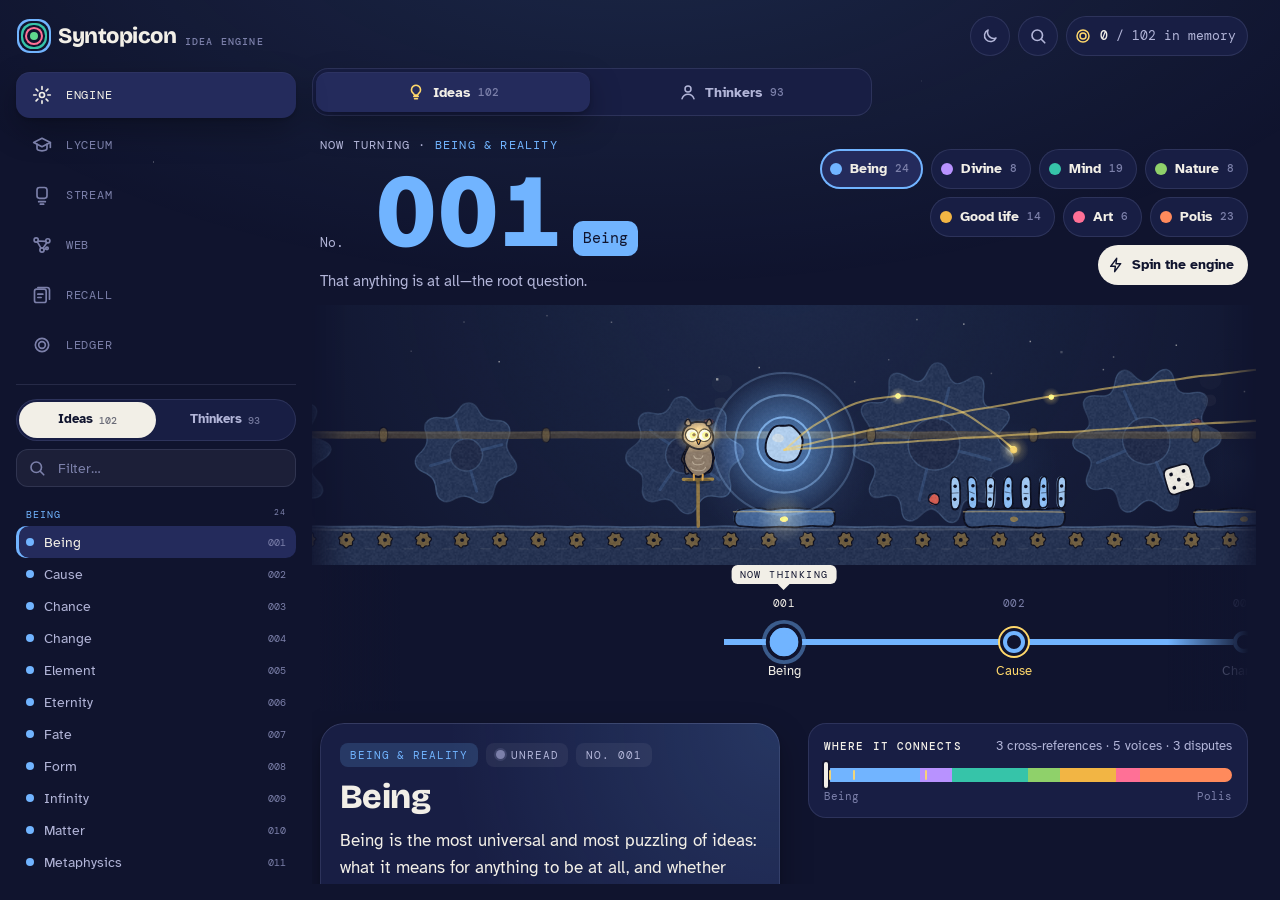
==== commit cde521c0: "Deepen Syllabus 1.4: the Enlightenment, Empiricism, Relativity, Branches of Islam, Russian literatur" ====
--- a/index.html
+++ b/index.html
@@ -703,7 +703,7 @@
 <script>
 "use strict";
 const DATA = {"title":"The Syntopicon","subtitle":"The 102 Great Ideas of the Western tradition","source":"After Mortimer J. Adler & William Gorman, A Syntopicon: An Index to The Great Ideas (1952).","note":"A study companion in the spirit of Adler's Syntopicon: for each idea, the senses a term takes, the live disputes and who holds each side, what thinkers argued, an outline of topics, and the primary texts to read. Framing and disputes are written for study -- faithful to the tradition, but not reproductions of Adler's essays or outlines. A guide toward the originals, not a substitute. This edition adds a biographical register of every thinker cited (dates, era and significance), dates for every primary text, and the famous lines associated with each idea together with the context that gives them their meaning.","clusters":[{"id":"being","name":"Being & Reality","blurb":"Metaphysics and cosmology: what exists, and how.","count":24},{"id":"divine","name":"The Divine & Last Things","blurb":"Theology and the ultimate horizon of existence.","count":8},{"id":"mind","name":"Mind, Knowledge & Method","blurb":"How we know, reason, and err.","count":19},{"id":"nature","name":"Nature & Life","blurb":"The living world, the body, the cosmos, and man within it.","count":8},{"id":"good","name":"The Good Life","blurb":"Ethics: desire, virtue, and the ends of action.","count":14},{"id":"expr","name":"Art & Expression","blurb":"Beauty, making, and the signs by which we mean.","count":6},{"id":"polis","name":"Politics & Society","blurb":"Law, power, justice, and life in common.","count":23}],"ideas":[{"id":"angel","name":"Angel","cluster":"divine","gist":"A purely intellectual being: mind without a body.","framing":"An angel is a purely spiritual, intelligent being -- a messenger without a body -- standing between God and man. Beyond theology, the angel is philosophy's test case for whether a mind can exist without matter, and how such a mind would know.","senses":["Messenger of God (the scriptural sense)","Pure intelligence or separate substance (the philosophical sense)","A rank within the celestial hierarchy","Guardian and ministering spirit"],"disputes":[{"q":"Do purely spiritual beings exist?","sides":[{"view":"Separate intelligences without bodies exist","who":"Aristotelian and theistic tradition"},{"view":"There is no incorporeal substance","who":"the materialists"}]},{"q":"Is each angel an individual, or a whole species?","sides":[{"view":"Each angel is its own species, since it has no matter to individuate it","who":"Aquinas"},{"view":"Angels differ as individuals within kinds","who":"other schoolmen"}]},{"q":"How do angels know and act?","sides":[{"view":"By infused ideas and intuitive, not discursive, knowledge","who":"Aquinas"},{"view":"Such claims exceed what can be known","who":"the skeptics"}]}],"positions":[{"name":"Pseudo-Dionysius","claim":"Sets out the celestial hierarchy of nine angelic orders."},{"name":"Aristotle","claim":"The separate intelligences that move the heavenly spheres are a philosophical ancestor of the angels."},{"name":"Aquinas","claim":"Angels are subsistent forms without matter; each is its own species and knows by infused ideas."},{"name":"Milton","claim":"Dramatizes the angels, their war, and their fall in Paradise Lost."}],"topics":["The existence of spiritual beings","Angelic nature and knowledge","The hierarchy of angels","Angels and the motion of the heavens","Guardian angels","The fall of the angels","Angels vs. human souls"],"key_texts":[{"text":"Pseudo-Dionysius, The Celestial Hierarchy","when":"c. 500 AD"},{"text":"Aquinas, Summa Theologica I QQ.50-64","when":"1265-1274"},{"text":"Dante, Paradiso","when":"1320"},{"text":"Milton, Paradise Lost","when":"1667"}],"example":"Aquinas argues each angel is its own species because, having no matter to divide it, nothing could distinguish two angels of one kind.","related":["soul","mind","immortality"],"hook":"Mind with the body subtracted.","quotes":[{"text":"Each angel is its own species.","who":"Aquinas","work":"Summa Theologica I Q.50","when":"1266","context":"A consequence of having no matter. Since Aquinas holds matter is what makes two things of one kind distinct individuals, purely spiritual beings cannot differ as individuals -- each must differ in kind."}]},{"id":"animal","name":"Animal","cluster":"nature","gist":"The living, sensing, moving creature—including and excluding man.","framing":"The animal is the living, sentient being -- possessing soul, sensation, and self-motion, yet (for most of the tradition) lacking reason. It is the mirror in which humanity defines itself, and the test case for whether life and mind are more than mechanism.","senses":["Any living, ensouled being (including man, the 'rational animal')","The sentient, self-moving creature (vs. plants)","The brute or beast (non-rational, contrasted with man)","The organism studied by biology"],"disputes":[{"q":"Do animals have reason or only sensation?","sides":[{"view":"Only sense, appetite, and imagination -- no reason","who":"Aristotle, Aquinas"},{"view":"They show intelligence differing in degree, not kind","who":"Montaigne, Darwin"}]},{"q":"Are animals machines or ensouled?","sides":[{"view":"Mere automata, without thought or feeling","who":"Descartes"},{"view":"Sentient beings with a sensitive soul","who":"Aristotle"}]},{"q":"Is man an animal like the rest?","sides":[{"view":"A distinct rational animal, set apart","who":"the classical view"},{"view":"One species continuous with the others","who":"the evolutionary view"}]}],"positions":[{"name":"Aristotle","claim":"Classifies animals by their powers of soul; the animal has sensation and self-motion, not reason."},{"name":"Descartes","claim":"Animals are machines -- complex automata lacking thought or a rational soul."},{"name":"Montaigne","claim":"Mocks human presumption, arguing beasts show cunning, communication, and feeling."},{"name":"Darwin","claim":"Man differs from the higher animals in degree, not kind; mind itself has an animal ancestry."}],"topics":["The definition of animal","The animal soul (sensation, appetite, motion)","Animals vs. plants","Animals vs. man","Reason and instinct in animals","The classification of animals","Whether animals are machines","Animal and human continuity"],"key_texts":[{"text":"Aristotle, History of Animals; On the Soul","when":"c. 343 BC"},{"text":"Descartes, Discourse V","when":"1637"},{"text":"Montaigne, Apology for Raymond Sebond","when":"1580"},{"text":"Darwin, The Descent of Man","when":"1871"}],"example":"Aristotle's ladder of souls gives plants nutrition, animals sensation and movement, and humans reason atop both.","related":["man","life-and-death","evolution"],"hook":"The body that feels and moves.","quotes":[{"text":"Animals are machines.","who":"Descartes","work":"Discourse V","when":"1637","context":"The beast-machine doctrine. Lacking language and reason, animals are automata however complex their behavior -- a position Montaigne had already ridiculed and which troubled even Descartes' followers."}]},{"id":"aristocracy","name":"Aristocracy","cluster":"polis","gist":"Rule by the best—and the problem of who they are.","framing":"Aristocracy is rule by the best -- government by a select few distinguished by virtue or excellence. As one of the classic forms of government, it raises the question whether the wisest and best should rule, and how they are to be identified.","senses":["Rule of the best or most virtuous (the ideal sense)","Rule of the few (contrasted with the many)","A hereditary nobility (the historical sense)","'Natural aristocracy' of talent vs. aristocracy of birth"],"disputes":[{"q":"Who are 'the best' fit to rule?","sides":[{"view":"The truly virtuous and wise","who":"Plato, Aristotle"},{"view":"In practice the wellborn and wealthy -- so it decays into oligarchy","who":"the realist caution"}]},{"q":"Should the best rule, or the people?","sides":[{"view":"The wisest should govern for the common good","who":"Plato"},{"view":"The people should rule themselves","who":"the democrats"}]},{"q":"Is aristocracy natural or a usurpation?","sides":[{"view":"A natural aristocracy of virtue is just","who":"Jefferson"},{"view":"Hereditary privilege is arbitrary and unjust","who":"the modern critique"}]}],"positions":[{"name":"Plato","claim":"The ideal city is ruled by philosopher-kings -- the few who know the good -- a true aristocracy of wisdom."},{"name":"Aristotle","claim":"Aristocracy is rule of the few for the common good; it decays into oligarchy when the rich rule for themselves."},{"name":"Montesquieu","claim":"In aristocracy power rests with a body of nobles; its animating principle is moderation."},{"name":"Jefferson","claim":"Distinguishes a 'natural aristocracy' of virtue and talent from an artificial one of birth and wealth."}],"topics":["The meaning of aristocracy","Rule of the best","Aristocracy vs. oligarchy","The identification of the best","Hereditary vs. natural aristocracy","The mixed constitution","Aristocracy and virtue","Aristocracy and the common good"],"key_texts":[{"text":"Plato, Republic","when":"c. 375 BC"},{"text":"Aristotle, Politics III-IV","when":"c. 335 BC"},{"text":"Montesquieu, The Spirit of the Laws","when":"1748"},{"text":"the Jefferson-Adams correspondence","when":"1812-1826"}],"example":"Plato's guardians are bred, tested, and educated for decades so that only the genuinely wise reach the top—an attempt to make merit, not birth, the credential.","related":["oligarchy","democracy","government"],"hook":"The best rule—if you can find them.","quotes":[{"text":"A natural aristocracy of virtue and talents.","who":"Jefferson","work":"letter to John Adams","when":"1813","context":"Distinguished from an artificial aristocracy founded on wealth and birth. Jefferson thought the best government provides for sorting the natural sort into office -- and blocking the artificial."}]},{"id":"art","name":"Art","cluster":"expr","gist":"The made thing, and the human power of making by rule.","framing":"Art is the making of things by skill according to a conception -- from craft to fine art. Whether art imitates nature, expresses its maker, or creates beauty, and what its value is, are questions running from Plato to the moderns.","senses":["Skill or craft (techne -- any productive know-how)","Fine art (the arts of beauty)","The liberal arts vs. the mechanical or servile arts","Art as imitation (mimesis) vs. art as creation and expression"],"disputes":[{"q":"Does art imitate nature or create anew?","sides":[{"view":"Art imitates nature and reality","who":"Plato, Aristotle"},{"view":"Art expresses the artist and creates a new world","who":"the Romantics, the moderns"}]},{"q":"Is art morally beneficial or dangerous?","sides":[{"view":"It can corrupt -- imitations feeding the passions","who":"Plato"},{"view":"It instructs and purges the emotions","who":"Aristotle"}]},{"q":"Is 'art' one thing?","sides":[{"view":"A single genus of skilled making","who":"the classical view"},{"view":"The fine arts are radically distinct from crafts","who":"the modern view"}]}],"positions":[{"name":"Plato","claim":"Art imitates appearances, thrice removed from the Forms; the poets must be watched, even banished."},{"name":"Aristotle","claim":"Art completes or imitates nature; tragedy imitates action and, through pity and fear, purges the emotions."},{"name":"Kant","claim":"Fine art is the product of genius -- purposive yet free, pleasing without a concept."},{"name":"Tolstoy","claim":"Art is the communication of feeling; its worth lies in the sincerity and value of what it transmits."}],"topics":["The definition of art","Art as skill and as fine art","The liberal and mechanical arts","Art and nature","Art as imitation","Art and beauty","The moral effect of art","Art and the artist"],"key_texts":[{"text":"Plato, Republic X; Ion","when":"c. 375 BC"},{"text":"Aristotle, Poetics","when":"c. 335 BC"},{"text":"Kant, Critique of Judgment","when":"1790"},{"text":"Tolstoy, What Is Art?","when":"1897"}],"example":"A doctor practicing the 'art of medicine' and a sculptor practicing sculpture were, classically, doing the same kind of thing: making by rule.","related":["beauty","poetry","nature"],"hook":"Making, by rule.","quotes":[{"text":"Art imitates nature.","who":"Aristotle","work":"Physics II","when":"c. 350 BC","context":"Not copying appearances. Art works as nature does -- toward an end, giving form to material -- and may complete what nature leaves unfinished, which is why he can defend the poets Plato banished."}]},{"id":"astronomy","name":"Astronomy","cluster":"nature","gist":"The oldest science: reading order in the heavens.","framing":"Astronomy is the science of the heavens -- the motions of stars and planets and the structure of the cosmos. Its revolutions, from geocentric to heliocentric, reshaped not only physics but humanity's sense of its place.","senses":["The mathematical account of celestial motions ('saving the appearances')","Cosmology -- the real structure of the universe","Observational vs. theoretical astronomy","Astronomy vs. astrology"],"disputes":[{"q":"Does the earth or the sun stand at the center?","sides":[{"view":"Geocentric -- the earth is fixed at the center","who":"Ptolemy"},{"view":"Heliocentric -- the earth moves about the sun","who":"Copernicus, Galileo, Kepler"}]},{"q":"Do astronomical models describe reality or merely predict?","sides":[{"view":"Mere calculating devices to save the appearances","who":"the instrumentalists"},{"view":"True descriptions of the heavens","who":"Galileo's realism"}]},{"q":"Are the heavens a different matter from the earth?","sides":[{"view":"A perfect, changeless fifth element","who":"Aristotle"},{"view":"The same physics rules heaven and earth","who":"Galileo, Newton"}]}],"positions":[{"name":"Ptolemy","claim":"A geocentric system of epicycles and deferents that accurately predicts the planets' motions."},{"name":"Copernicus","claim":"Places the sun at the center, setting the earth in motion among the planets."},{"name":"Kepler","claim":"The planets travel in ellipses, sweeping equal areas in equal times."},{"name":"Galileo","claim":"Telescopic evidence -- Jupiter's moons, the phases of Venus -- supports the heliocentric cosmos."},{"name":"Newton","claim":"Universal gravitation explains celestial and terrestrial motion by one law."}],"topics":["The motions of the heavens","Geocentric vs. heliocentric systems","Saving the appearances","The laws of planetary motion","The matter of the heavens","The size and structure of the cosmos","Astronomy and physics","Astronomy vs. astrology"],"key_texts":[{"text":"Ptolemy, Almagest","when":"c. 150 AD"},{"text":"Copernicus, On the Revolutions","when":"1543"},{"text":"Kepler, New Astronomy","when":"1609"},{"text":"Galileo, Dialogue Concerning the Two Chief World Systems","when":"1632"},{"text":"Newton, Principia","when":"1687"}],"example":"Kepler abandoned the perfect circle—sacred since antiquity—because Mars's orbit only fit an ellipse, letting data overrule beauty.","related":["astronomy","world","mathematics"],"hook":"Order read off the sky.","quotes":[{"text":"The book of nature is written in the language of mathematics.","who":"Galileo","work":"The Assayer","when":"1623","context":"A methodological manifesto: without geometry one wanders a dark labyrinth. It licenses treating measurable quantities as what is real and relegating qualities to the observer."}]},{"id":"beauty","name":"Beauty","cluster":"expr","gist":"The quality that pleases when merely beheld.","framing":"Beauty is that which pleases when perceived -- the splendor of form, order, and proportion. Whether beauty is a real property of things or lies in the eye of the beholder, and how it relates to the good and the true, are its central questions.","senses":["Objective proportion, harmony, order (in the thing)","What pleases the beholder (in the response)","Sensible beauty vs. intelligible or moral beauty","Beauty and the sublime"],"disputes":[{"q":"Is beauty in the object or the beholder?","sides":[{"view":"A real feature -- proportion, harmony, radiance","who":"Plato, Aquinas"},{"view":"A feeling in the subject -- no quality in things themselves","who":"Hume, Kant"}]},{"q":"Is beauty objective or a matter of taste?","sides":[{"view":"There are real standards of taste and beauty","who":"the objectivists"},{"view":"Taste is relative; to each his own","who":"the relativists"}]},{"q":"Is beauty the same as the good and the true?","sides":[{"view":"The beautiful, good, and true are one at the summit","who":"Plato"},{"view":"Beauty is distinct -- a disinterested pleasure, not desire or use","who":"Kant"}]}],"positions":[{"name":"Plato","claim":"The soul ascends from beautiful bodies to Beauty itself -- eternal, absolute, the object of love."},{"name":"Aristotle","claim":"Beauty consists in order, symmetry, and definiteness, which the mathematical sciences reveal."},{"name":"Aquinas","claim":"The beautiful is 'that which pleases when seen'; it requires wholeness, proportion, and radiance."},{"name":"Hume","claim":"Beauty is no quality in things; it exists in the mind -- yet a standard of taste can be found."},{"name":"Kant","claim":"The judgment of beauty is a disinterested, universal pleasure in form, claiming all agreement without a concept."}],"topics":["The nature of beauty","Beauty as proportion and harmony","Beauty in the object vs. the beholder","The standard of taste","Beauty and the good and true","Sensible and intelligible beauty","Beauty and the sublime","Beauty and art"],"key_texts":[{"text":"Plato, Symposium; Hippias Major","when":"c. 390 BC"},{"text":"Aristotle, Poetics; Metaphysics XIII","when":"c. 340 BC"},{"text":"Aquinas, Summa Theologica I Q.5, Q.39","when":"1265-1274"},{"text":"Hume, Of the Standard of Taste","when":"1757"},{"text":"Kant, Critique of Judgment","when":"1790"}],"example":"Kant's test: your pleasure in a rose is aesthetic only if you'd want anyone to feel it too, yet can't prove they should—universal but not provable.","related":["art","good-and-evil","truth"],"hook":"Pleasing just to behold.","quotes":[{"text":"That which pleases when seen.","who":"Aquinas","work":"Summa Theologica I Q.5","when":"1268","context":"Beauty is close to the good, but distinguished from it: the good is what we desire and pursue, while the beautiful satisfies simply in the apprehending. He adds it requires wholeness, proportion and radiance."}]},{"id":"being","name":"Being","cluster":"being","gist":"That anything is at all—the root question.","framing":"Being is the most universal and most puzzling of ideas: what it means for anything to be at all, and whether 'being' names one thing or many. It is the very subject of metaphysics, the science of being as being.","senses":["Existence (that a thing is) vs. essence (what it is)","Being as substance vs. being as attribute or relation","Actual being vs. potential being","Being as the one vs. being as the many"],"disputes":[{"q":"Is being one or many?","sides":[{"view":"One changeless reality; plurality and change are illusion","who":"Parmenides"},{"view":"Being is said in many ways; there are many beings and kinds of being","who":"Aristotle"}]},{"q":"Is 'being' univocal or analogical?","sides":[{"view":"'Being' means the same in every case","who":"Scotus"},{"view":"God and creatures 'are' in related but different senses (analogy)","who":"Aquinas"}]},{"q":"Does becoming have being, or only what is permanent?","sides":[{"view":"Only the eternal Forms truly are; sensibles merely become","who":"Plato"},{"view":"All is flux; being is becoming","who":"Heraclitus"}]}],"positions":[{"name":"Parmenides","claim":"Being simply is, ungenerated and changeless; since not-being cannot be thought, change and plurality are illusory."},{"name":"Heraclitus","claim":"Reality is ceaseless becoming; you cannot step into the same river twice."},{"name":"Plato","claim":"True being belongs to the eternal Forms; sensible things are shadows that partake of them."},{"name":"Aristotle","claim":"Being is said in many ways but primarily of substance; a science of being as being studies its universal features."},{"name":"Aquinas","claim":"God is being itself (ipsum esse); creatures have being by participation, so essence and existence differ in them."}],"topics":["The meaning of 'to be'","Being and not-being","Essence vs. existence","Substance and accident","Potential and actual being","The analogy of being","Being, unity, truth, goodness (the transcendentals)","Being and becoming","Degrees or kinds of being","Being as the object of metaphysics"],"key_texts":[{"text":"Parmenides, On Nature (fragments)","when":"c. 370 BC"},{"text":"Plato, Sophist; Republic","when":"c. 375 BC"},{"text":"Aristotle, Metaphysics IV, VII","when":"c. 340 BC"},{"text":"Aquinas, Summa Theologica I QQ.2-11; On Being and Essence","when":"c. 1252"}],"example":"Parmenides argued that since 'what is not' can't even be thought, change—which needs a passage from not-being—must be illusion.","related":["cause","form","god"],"hook":"That it is, before what it is.","quotes":[{"text":"Being is, and not-being is not.","who":"Parmenides","work":"On Nature","when":"c. 480 BC","context":"The starting axiom of Western metaphysics. If nothing cannot be, then nothing can come from nothing, and change -- which needs something to pass into being -- becomes impossible. Every later account of change is a reply to this."}]},{"id":"cause","name":"Cause","cluster":"being","gist":"Why things are and come to be as they do.","framing":"A cause is that on which a thing depends for its being or its coming-to-be. The idea governs whether the world is intelligible -- whether things happen for reasons, by purpose, by mechanism, or merely in constant sequence.","senses":["The four causes: material, formal, efficient, final","Cause as necessitating vs. cause as probabilistic","First cause vs. secondary causes","Cause as real power vs. cause as regular succession"],"disputes":[{"q":"How many kinds of cause are there?","sides":[{"view":"Four -- material, formal, efficient, final","who":"Aristotle"},{"view":"Really only efficient (mechanical) causes; final causes are illusory in nature","who":"Bacon, Descartes"}]},{"q":"Is there purpose (final cause) in nature?","sides":[{"view":"Nature acts for ends; teleology is real","who":"Aristotle, Aquinas"},{"view":"Apparent purpose is the product of blind mechanism or selection","who":"Darwin, mechanists"}]},{"q":"Can causation be observed?","sides":[{"view":"We perceive only constant conjunction and succession, never necessary connection","who":"Hume"},{"view":"Causality is an a priori category the mind supplies to experience","who":"Kant"}]},{"q":"Is there a first cause?","sides":[{"view":"An uncaused first cause is required to end the regress","who":"Aristotle, Aquinas"},{"view":"The demand for a first cause is unprovable or illegitimate","who":"Hume, Kant"}]}],"positions":[{"name":"Aristotle","claim":"Distinguishes four causes and argues both nature and art act for ends; a prime mover is the first cause of motion."},{"name":"Aquinas","claim":"Uses efficient causation and the impossibility of infinite regress to argue for God as first cause."},{"name":"Hume","claim":"We never observe the 'must'; causal belief is a habit born of repeated conjunction."},{"name":"Kant","claim":"Cause-and-effect is a category structuring all possible experience, not derived from it."},{"name":"Mill","claim":"Causes are found by empirical methods of agreement and difference among phenomena."}],"topics":["The kinds of cause","Material and formal causes","The efficient cause and the transmission of motion","Final cause and teleology","Chance as a cause","The first cause and infinite regress","The necessity in causal connection","The knowability of causes","Cause in nature vs. cause in art"],"key_texts":[{"text":"Aristotle, Physics II; Metaphysics V","when":"c. 340 BC"},{"text":"Aquinas, Summa Theologica I Q.2","when":"1265-1274"},{"text":"Hume, Enquiry Concerning Human Understanding VII","when":"1748"},{"text":"Kant, Critique of Pure Reason (Second Analogy)","when":"1781"},{"text":"Mill, A System of Logic","when":"1843"}],"example":"Hume noted that no matter how often the cue ball strikes the eight, we see only one motion then another—never the 'must' between them.","related":["chance","necessity-and-contingency","change"],"hook":"The 'why' behind the 'that'.","quotes":[{"text":"Nothing comes from nothing.","who":"Lucretius","work":"On the Nature of Things I","when":"c. 55 BC","context":"The Epicurean first principle, aimed against miracle and divine caprice: if things arose from nothing, anything could come from anything, and nature would show no regular kinds."}]},{"id":"chance","name":"Chance","cluster":"being","gist":"The uncaused, the coincidental, the merely probable.","framing":"Chance names what happens neither always nor for the most part, seemingly without cause or purpose. Whether chance is real or merely a mask for our ignorance shapes the whole question of order and design in the world.","senses":["Chance as the coincidental (a cause outside intention)","Chance as pure randomness (uncaused)","Chance as our ignorance of hidden causes","Luck and fortune in human affairs"],"disputes":[{"q":"Is chance real or only apparent?","sides":[{"view":"Chance is real: the coincidence of independent causal lines","who":"Aristotle"},{"view":"Nothing happens by chance; 'chance' names causes we do not know","who":"Stoics, Spinoza"}]},{"q":"Does randomness operate in nature?","sides":[{"view":"Random variation is a genuine factor (mutation, drift)","who":"Darwin, modern biology"},{"view":"Apparent randomness reduces to strict law at bottom","who":"Laplace's determinism"}]},{"q":"Can chance be quantified?","sides":[{"view":"Yes -- probability turns chance into calculable degrees","who":"Pascal, Laplace"},{"view":"Probability measures our ignorance, not chance in things","who":"subjectivists"}]}],"positions":[{"name":"Aristotle","claim":"Chance is the coincidental intersection of purposive or natural processes -- real but parasitic on regular causes."},{"name":"Epicurus","claim":"Adds a random 'swerve' to the fall of atoms to break the chain of necessity."},{"name":"The Stoics","claim":"Fate rules all; nothing is by chance, only by our failure to see the cause."},{"name":"Laplace","claim":"An intelligence knowing all forces could predict everything; chance is merely ignorance."},{"name":"Darwin","claim":"Chance variation supplies the raw material that natural selection shapes."}],"topics":["The meaning of chance","Chance and coincidence","Chance vs. fortune and luck","Whether chance has a cause","Chance and determinism","Chance in nature and evolution","Chance and probability","Chance, providence, and design"],"key_texts":[{"text":"Aristotle, Physics II.4-6","when":"c. 350 BC"},{"text":"Lucretius, On the Nature of Things","when":"c. 55 BC"},{"text":"Aquinas, Summa Theologica I Q.103","when":"1265-1274"},{"text":"Laplace, A Philosophical Essay on Probabilities","when":"1814"}],"example":"Aristotle's example: a man goes to market for bread and, by chance, meets a debtor who repays him—two purposeful paths crossing without either intending the meeting.","related":["cause","fate","necessity-and-contingency"],"hook":"Causal lines that cross by accident.","quotes":[{"text":"The swerve.","who":"Lucretius","work":"On the Nature of Things II","when":"c. 55 BC","context":"The Epicurean device to save freedom: atoms falling through the void deviate slightly at no fixed time or place. Without it, everything would be fixed by prior collisions and the will would be a link in an unbroken chain."}]},{"id":"change","name":"Change","cluster":"being","gist":"The passage from one state to another—and whether it is real.","framing":"Change is the passage from one state to another -- the most obvious fact of experience and the hardest to make intelligible. To explain change is to explain how a thing can become what it was not while remaining itself.","senses":["Change of place (locomotion)","Change of quality (alteration)","Change of quantity (growth and diminution)","Coming-to-be and passing-away (substantial change)"],"disputes":[{"q":"Is change real?","sides":[{"view":"Change is impossible; being cannot come from not-being","who":"Parmenides, Zeno"},{"view":"Change is the fundamental reality","who":"Heraclitus"},{"view":"Change is real, explained by potency and act","who":"Aristotle"}]},{"q":"What underlies change?","sides":[{"view":"An enduring substratum (matter) persists through change","who":"Aristotle"},{"view":"Only successive states or events; no enduring substance needed","who":"Hume, process views"}]},{"q":"Is change reducible to motion of parts?","sides":[{"view":"All qualitative change reduces to local motion of matter","who":"atomists, Descartes"},{"view":"Some change is genuinely qualitative or substantial","who":"Aristotelians"}]}],"positions":[{"name":"Heraclitus","claim":"All things flow; strife and flux are the very law of the world."},{"name":"Parmenides","claim":"What is, is; motion and change are illusion -- as Zeno's paradoxes press."},{"name":"Aristotle","claim":"Change is the actualizing of a potentiality; it requires matter, form, and privation."},{"name":"Newton","claim":"Change of motion is proportional to impressed force; nature's changes fall under laws of motion."},{"name":"Hegel","claim":"Reality develops dialectically; change through contradiction is the engine of the real."}],"topics":["The reality of change","The kinds of change","The substratum of change","Potency and act","Motion as a species of change","Substantial vs. accidental change","The paradoxes of motion","Change and time","The laws of change"],"key_texts":[{"text":"Heraclitus & Parmenides (fragments)","when":"c. 370 BC"},{"text":"Aristotle, Physics I, III, V","when":"c. 350 BC"},{"text":"Newton, Principia","when":"1687"},{"text":"Hegel, Science of Logic","when":"1812-1816"}],"example":"Aristotle's acorn resolves the old paradox: it is actually an acorn but potentially an oak, so becoming an oak is potency made actual, not being from non-being.","related":["being","cause","time"],"hook":"Potential becoming actual.","quotes":[{"text":"No man steps in the same river twice.","who":"Heraclitus","work":"Fragments","when":"c. 500 BC","context":"Often quoted as pure flux, but the point is subtler: the river persists as a river precisely by its waters always changing. Identity is maintained through change, not destroyed by it."}]},{"id":"citizen","name":"Citizen","cluster":"polis","gist":"The member of a political community, ruling and ruled in turn.","framing":"The citizen is the member of a political community who shares in its rule and its rights. What makes one a citizen, what citizens owe and are owed, and who is included or excluded are foundational questions of political life.","senses":["One who shares in ruling and being ruled (the participatory sense)","One holding legal rights and status (the juridical sense)","Citizen vs. subject (active member vs. one merely ruled)","Citizen vs. alien or slave (the included vs. the excluded)"],"disputes":[{"q":"What defines a citizen?","sides":[{"view":"Sharing in the offices and judgments of the city","who":"Aristotle"},{"view":"Holding legal rights and protections","who":"the modern liberal view"}]},{"q":"Who should be citizens?","sides":[{"view":"Only those with the leisure and virtue to rule well","who":"the ancient restriction"},{"view":"All who are subject to the laws","who":"the democratic expansion"}]},{"q":"Do citizens owe primary loyalty to the state?","sides":[{"view":"The citizen is part of the whole, owing devotion","who":"the classical view"},{"view":"Individuals have rights prior to the state, which serves them","who":"liberalism"}]}],"positions":[{"name":"Aristotle","claim":"The citizen is one who shares in ruling and being ruled in turn; citizenship varies with the constitution."},{"name":"The Romans","claim":"Develop citizenship as a legal status with defined rights, extendable across an empire."},{"name":"Rousseau","claim":"The citizen participates in the general will; sovereignty belongs to the assembled people."},{"name":"Modern liberalism","claim":"Citizenship is equal legal membership, securing rights even against the state."}],"topics":["The definition of citizenship","Ruling and being ruled","The rights and duties of citizens","Who is included as a citizen","Citizen vs. subject","Citizenship and the constitution","Civic virtue","Citizenship and the state"],"key_texts":[{"text":"Aristotle, Politics III","when":"c. 335 BC"},{"text":"Cicero, On the Commonwealth","when":"c. 51 BC"},{"text":"Rousseau, The Social Contract","when":"1762"},{"text":"the modern declarations of rights","when":"1776"}],"example":"Aristotle defines the citizen not by residence but by eligibility to hold office and sit in judgment—so a resident alien or laborer, present but excluded, was not a citizen.","related":["state","constitution","democracy"],"hook":"Ruler and ruled in one person.","quotes":[{"text":"Ruling and being ruled in turn.","who":"Aristotle","work":"Politics III","when":"c. 335 BC","context":"His definition of the citizen, and why citizenship differs under different constitutions. It also frames civic virtue: one must learn obedience to be fit to command."}]},{"id":"constitution","name":"Constitution","cluster":"polis","gist":"The ordering form of a state—its arrangement of powers.","framing":"A constitution is the ordering of a state -- the arrangement of its offices, the distribution of power, and the way of life it embodies. It is at once the political structure and the fundamental law by which a people governs itself.","senses":["The arrangement of offices and form of government (who rules and how)","The fundamental or higher law (a written or unwritten frame)","The whole 'way of life' or character of a community","The mixed constitution (blending forms)"],"disputes":[{"q":"Is a constitution just a structure, or a way of life?","sides":[{"view":"The arrangement of the ruling offices","who":"the formal sense"},{"view":"The whole ethos and character of the community","who":"Aristotle's fuller sense"}]},{"q":"What is the best constitution?","sides":[{"view":"The rule of the best or of philosopher-kings","who":"Plato"},{"view":"A mixed constitution balancing the one, few, and many","who":"Aristotle, Polybius"}]},{"q":"Should the fundamental law be fixed or changeable?","sides":[{"view":"A stable higher law binding even the rulers","who":"the constitutionalists"},{"view":"A living frame the people may amend","who":"the reformers"}]}],"positions":[{"name":"Aristotle","claim":"Classifies constitutions by who rules and for whose good; the best practical form is a mixed 'polity.'"},{"name":"Polybius","claim":"Praises the Roman mixed constitution, balancing consuls, senate, and people to slow decay."},{"name":"Montesquieu","claim":"Liberty is secured by the separation of powers -- legislative, executive, judicial."},{"name":"The Federalist","claim":"A written constitution with checks, balances, and divided powers guards against tyranny."}],"topics":["The meaning of constitution","The forms of government","The mixed constitution","The best constitution","Constitution as fundamental law","The separation of powers","Constitutional change","Constitution and the way of life"],"key_texts":[{"text":"Plato, Republic; Statesman","when":"c. 360 BC"},{"text":"Aristotle, Politics III-VI","when":"c. 335 BC"},{"text":"Polybius, Histories VI","when":"c. 150 BC"},{"text":"Montesquieu, The Spirit of the Laws","when":"1748"},{"text":"The Federalist","when":"1788"}],"example":"Polybius credited Rome's strength to mixing monarchy (consuls), aristocracy (senate), and democracy (assemblies) so each checked the others.","related":["government","state","law"],"hook":"The form that shapes the state.","quotes":[{"text":"A constitution is the way of life of a city.","who":"Aristotle","work":"Politics IV","when":"c. 335 BC","context":"Wider than a legal document. A constitution arranges the offices, but in doing so sets what the community honors and how its citizens live -- which is why changing it changes the people."}]},{"id":"courage","name":"Courage","cluster":"good","gist":"Firmness of will in the face of fear and danger.","framing":"Courage is the virtue of facing danger, fear, and pain for the sake of a good -- steadiness of will where much is at risk. Long counted a cardinal virtue, it presses the question of what is worth risking and how fear and confidence should be governed.","senses":["Fortitude in battle or physical danger","Moral courage -- standing for the right against opposition","Endurance of pain and adversity","The mean between cowardice and rashness"],"disputes":[{"q":"Is courage knowledge or a trained passion?","sides":[{"view":"A kind of knowledge of what is and is not to be feared","who":"Socrates"},{"view":"A trained disposition of the spirited part, a mean","who":"Aristotle"}]},{"q":"Does true courage require a good cause?","sides":[{"view":"Only a noble end makes daring courageous","who":"Aristotle"},{"view":"Mere fearlessness or daring already counts","who":"the popular view"}]},{"q":"Is courage one virtue or bound up with all?","sides":[{"view":"Inseparable from wisdom -- the virtues are one","who":"Socrates"},{"view":"A distinct virtue among others","who":"Aristotle"}]}],"positions":[{"name":"Socrates","claim":"In the Laches, courage looks like a kind of wisdom -- knowledge of what is truly to be feared and dared."},{"name":"Plato","claim":"Courage is the spirited part's preservation of reason's judgment about what to fear."},{"name":"Aristotle","claim":"Courage is the mean between cowardice and rashness, shown above all in facing a noble death."},{"name":"The Stoics","claim":"Courage is reason's endurance, unmoved by what is not truly evil."}],"topics":["The nature of courage","Courage and fear","The mean between cowardice and rashness","Physical vs. moral courage","Courage and the noble","Courage and knowledge","Endurance and daring","Courage and the other virtues"],"key_texts":[{"text":"Plato, Laches; Republic IV","when":"c. 375 BC"},{"text":"Aristotle, Nicomachean Ethics III","when":"c. 340 BC"},{"text":"the Stoics (Epictetus, Seneca)","when":"c. 108-180 AD"}],"example":"Aristotle notes the truly brave soldier feels fear—the fearless one is merely reckless; courage is acting rightly while afraid.","related":["virtue-and-vice","temperance","honor"],"hook":"Holding firm while afraid.","quotes":[{"text":"Knowledge of what is and is not to be feared.","who":"Socrates","work":"Plato, Laches","when":"c. 395 BC","context":"The definition the dialogue tests. If courage is knowledge it collapses into wisdom generally, which the Laches leaves unresolved -- an early case for the unity of the virtues."}]},{"id":"custom-and-convention","name":"Custom and Convention","cluster":"polis","gist":"The unwritten rules that nature does not fix.","framing":"Custom and convention are the settled but unwritten rules of a community -- what is done, expected, and agreed. Whether they rest on nature or mere agreement, and how far they bind, shapes debates over law, morality, and progress.","senses":["Custom as habitual practice (the ways of a people)","Convention as agreement or posit (nomos, vs. physis, nature)","Customary law (unwritten but binding) vs. enacted law","Convention as arbitrary vs. as accumulated wisdom"],"disputes":[{"q":"Nature or convention -- which grounds right?","sides":[{"view":"Justice and morality are natural, above convention","who":"Plato, the Stoics"},{"view":"They are conventional, mere human agreement","who":"the Sophists"}]},{"q":"Is custom binding, or to be questioned?","sides":[{"view":"Custom carries the wisdom of ages and rightly guides us","who":"Burke"},{"view":"Custom is often mere prejudice, to be tested by reason","who":"the Enlightenment"}]},{"q":"Are conventions arbitrary or grounded?","sides":[{"view":"Purely arbitrary -- they could be otherwise","who":"the skeptics"},{"view":"They solve real problems and embody experience","who":"Hume"}]}],"positions":[{"name":"The Sophists","claim":"Draw the great antithesis of nomos (convention) and physis (nature); much that seems just is merely conventional."},{"name":"Aristotle","claim":"Some justice is natural, the same everywhere; some is legal and conventional, varying by place."},{"name":"Montaigne","claim":"Marvels at the diversity of customs, warning we mistake our own habits for nature's law."},{"name":"Hume","claim":"Justice and property are 'artificial' conventions -- yet indispensable, and not arbitrary."},{"name":"Burke","claim":"Custom and prescription embody the tacit wisdom of generations; reformers scorn them at their peril."}],"topics":["Nature vs. convention (physis vs. nomos)","Custom and law","The authority of custom","The diversity of customs","Convention and agreement","Custom and morality","Custom, prejudice, and reason","Tradition and change"],"key_texts":[{"text":"Plato, Gorgias","when":"c. 380 BC"},{"text":"Aristotle, Nicomachean Ethics V","when":"c. 340 BC"},{"text":"Montaigne, Of Custom","when":"1580"},{"text":"Hume, Treatise III","when":"1739"},{"text":"Burke, Reflections on the Revolution in France","when":"1790"}],"example":"Herodotus tells of Darius asking Greeks and Indians to adopt each other's funeral customs; both were horrified—showing how custom masquerades as nature.","related":["law","nature","habit"],"hook":"The rules nature didn't write.","quotes":[{"text":"Nature and convention.","who":"The Sophists","work":"the physis-nomos antithesis","when":"5th century BC","context":"The distinction that opened moral philosophy: are justice and law rooted in nature, or merely agreed and therefore changeable? Nearly every later ethical position takes a stand on it."},{"text":"We call barbarism whatever is not our own practice.","who":"Montaigne","work":"Essays I.31","when":"1580","context":"Written after meeting Brazilians brought to France. Montaigne's point is not that all customs are equal but that we judge by habit and mistake familiarity for nature."}]},{"id":"definition","name":"Definition","cluster":"mind","gist":"Saying what a thing is—fixing the boundary of a concept.","framing":"A definition states what a thing is -- fixing the meaning of a term or the essence of a thing. It is the starting point of demonstration and the arena where disputes over essences, words, and clarity are fought.","senses":["Nominal definition (meaning of a word) vs. real definition (essence of a thing)","Definition by genus and specific difference","Ostensive definition (by pointing)","Stipulative vs. lexical definition"],"disputes":[{"q":"Do definitions capture real essences or only word-use?","sides":[{"view":"Real definitions state the essences of things","who":"Aristotle"},{"view":"Definitions are of names only; we reach nominal essences","who":"Hobbes, Locke"}]},{"q":"Can the most basic terms be defined?","sides":[{"view":"The first and simplest terms are indefinable","who":"Aristotle"},{"view":"All can in principle be analyzed","who":"some analysts"}]},{"q":"Is definition the start of inquiry or its result?","sides":[{"view":"We must first ask 'What is it?'","who":"Socrates"},{"view":"Definition is the hard-won end of investigation","who":"Aristotle"}]}],"positions":[{"name":"Socrates","claim":"Presses the 'What is it?' question, seeking the single form common to all instances."},{"name":"Aristotle","claim":"Real definition states the essence by genus and difference and grounds demonstration."},{"name":"Hobbes","claim":"Definitions are of names; 'truth consists in the right ordering of names.'"},{"name":"Locke","claim":"We define the nominal essences (our ideas), not the hidden real essences of things."}],"topics":["Nominal vs. real definition","Definition by genus and difference","The indefinable and the simple","Definition and essence","Definition and demonstration","Defining words vs. things","The Socratic search for definitions"],"key_texts":[{"text":"Plato, Meno; Euthyphro","when":"c. 395 BC"},{"text":"Aristotle, Posterior Analytics II; Topics","when":"c. 350 BC"},{"text":"Hobbes, Leviathan I","when":"1651"},{"text":"Locke, Essay III","when":"1689"}],"example":"Aristotle's 'man is a rational animal' defines by placing man in a genus (animal) and naming the difference (rational) that marks him within it.","related":["idea","logic","language"],"hook":"Drawing the concept's edge.","quotes":[{"text":"Truth consists in the right ordering of names.","who":"Hobbes","work":"Leviathan IV","when":"1651","context":"A radical nominalism. Truth belongs to propositions rather than things, so definitions are stipulations about words -- which is why Hobbes insists on settling them before reasoning begins."}]},{"id":"democracy","name":"Democracy","cluster":"polis","gist":"Rule by the people—and the question of the many's competence.","framing":"Democracy is rule by the people -- government in which the many, or all, share sovereign power. Praised as the reign of freedom and equality and feared as the tyranny of the majority, it is the most contested of political forms.","senses":["Rule of the many or the people (the classic sense)","Direct (the assembled people) vs. representative democracy","Majority rule vs. the protection of rights","A form of government vs. a whole way of life and equality"],"disputes":[{"q":"Is democracy good or corrupt?","sides":[{"view":"A perverted form -- rule of the poor many for themselves","who":"Plato, Aristotle"},{"view":"The best or only legitimate government -- self-rule of a free people","who":"the moderns"}]},{"q":"Should the majority rule without limit?","sides":[{"view":"The will of the people is sovereign","who":"Rousseau"},{"view":"Majorities can tyrannize; rights must limit them","who":"Madison, Tocqueville, Mill"}]},{"q":"Is equality democracy's strength or danger?","sides":[{"view":"Equal participation is just and ennobling","who":"the democrats"},{"view":"Leveling equality breeds mediocrity and despotism","who":"Tocqueville"}]}],"positions":[{"name":"Plato","claim":"Ranks democracy low -- liberty becomes license, and the disordered city slides toward tyranny."},{"name":"Aristotle","claim":"Democracy is rule by the many (usually the poor); a moderate 'polity' mixing it with oligarchy is more stable."},{"name":"Rousseau","claim":"Legitimate rule expresses the general will; sovereignty belongs inalienably to the people."},{"name":"Tocqueville","claim":"Democratic equality is providential and just, yet risks the 'tyranny of the majority' and soft despotism."},{"name":"Mill","claim":"Representative democracy is the best government, but must protect individual liberty against the majority."}],"topics":["The meaning of democracy","Rule of the many","Direct vs. representative democracy","Majority rule and minority rights","Democracy and equality","Democracy and liberty","The tyranny of the majority","The dangers and defenses of democracy"],"key_texts":[{"text":"Plato, Republic VIII","when":"c. 375 BC"},{"text":"Aristotle, Politics III-VI","when":"c. 335 BC"},{"text":"Rousseau, The Social Contract","when":"1762"},{"text":"Tocqueville, Democracy in America","when":"1835-1840"},{"text":"Mill, Representative Government","when":"1861"}],"example":"Tocqueville admired American equality yet warned that a majority can crush dissent more completely than any king, since it claims to speak for all.","related":["aristocracy","liberty","justice"],"hook":"The many rule themselves.","quotes":[{"text":"The tyranny of the majority.","who":"Tocqueville","work":"Democracy in America","when":"1835","context":"His warning that democratic despotism need not come from a ruler. When the majority's opinion carries moral as well as legal weight, dissent is silenced by social pressure rather than by force."}]},{"id":"desire","name":"Desire","cluster":"good","gist":"The reaching of the soul toward what it lacks.","framing":"Desire is the movement of the soul toward what it lacks and finds good -- the spring of action and the root of both fulfillment and disorder. Whether desire should be satisfied, guided, or extinguished is a central ethical question.","senses":["Appetite for a sensible good (hunger, thirst, lust)","The rational will's wish for the good","Longing or eros (for beauty, the good, the divine)","Natural vs. vain (unnecessary) desires"],"disputes":[{"q":"Should desire be indulged, disciplined, or extinguished?","sides":[{"view":"Moderate and order it","who":"Aristotle"},{"view":"Limit it to the natural and necessary","who":"Epicurus"},{"view":"Extirpate the passions","who":"the Stoics"}]},{"q":"Is desire always for the good?","sides":[{"view":"We desire only what appears good","who":"Socrates, Aristotle"},{"view":"We can desire the bad against our own judgment","who":"Augustine, common experience"}]},{"q":"Is desire the master or servant of reason?","sides":[{"view":"Reason should rule appetite","who":"Plato"},{"view":"Reason is the slave of the passions","who":"Hume"}]}],"positions":[{"name":"Plato","claim":"Desire (appetite) is one part of the soul, to be ruled by reason with the help of spirit."},{"name":"Aristotle","claim":"Rational desire (wish) aims at the good; virtue trains appetite to obey reason."},{"name":"Epicurus","claim":"Classifies desires; happiness lies in satisfying only the natural and necessary."},{"name":"The Stoics","claim":"Disordered desire is a false judgment; the sage is free of the passions."},{"name":"Hume","claim":"Reason alone moves no one; desire is the ultimate spring of action."}],"topics":["The nature of desire","Kinds of desire (natural, necessary, vain)","Desire and the good","The objects of desire","Desire and reason","The control of desire","Desire and happiness","Eros and longing"],"key_texts":[{"text":"Plato, Republic IV, IX; Symposium","when":"c. 385 BC"},{"text":"Aristotle, Nicomachean Ethics","when":"c. 340 BC"},{"text":"Epicurus, Letter to Menoeceus","when":"c. 300 BC"},{"text":"Hume, Treatise II","when":"1739"}],"example":"Plato's chariot has reason as charioteer struggling to control two horses—noble spirit and unruly appetite—a picture of desire needing government.","related":["emotion","pleasure-and-pain","will"],"hook":"The soul reaching for what it lacks.","quotes":[{"text":"Reason is, and ought only to be, the slave of the passions.","who":"Hume","work":"Treatise II","when":"1739","context":"Deliberately provocative. Reason establishes facts and means, but cannot by itself move anyone to act; only desire supplies ends. Kant's ethics is largely an answer to this."}]},{"id":"dialectic","name":"Dialectic","cluster":"mind","gist":"Reasoning by dialogue, opposition, and ascent.","framing":"Dialectic is the art of reasoning through dialogue and opposition -- questioning, refuting, drawing distinctions to reach truth. Its meaning shifts sharply: the ascent to the Forms, mere probable argument, or the logic of contradiction that drives history.","senses":["Socratic dialectic (question, answer, refutation)","Platonic dialectic (the ascent to the Forms)","Aristotelian dialectic (reasoning from accepted opinions, below demonstration)","Hegelian dialectic (development through contradiction)"],"disputes":[{"q":"Does dialectic yield knowledge or only the probable?","sides":[{"view":"It is the highest science, of the Forms","who":"Plato"},{"view":"It reasons from mere opinions, beneath demonstration","who":"Aristotle"}]},{"q":"Is dialectic a method of thought or a law of reality?","sides":[{"view":"A mode of argument","who":"Plato, Aristotle"},{"view":"The very structure of reality and history","who":"Hegel, Marx"}]},{"q":"Is dialectic discovery or mere disputation?","sides":[{"view":"A path to truth","who":"Socrates, Plato"},{"view":"Eristic word-battling","who":"as practiced by the Sophists"}]}],"positions":[{"name":"Socrates","claim":"By question and refutation (elenchus) he exposes ignorance and clears the way to knowledge."},{"name":"Plato","claim":"Dialectic ascends from hypotheses to the unhypothetical first principle, the Form of the Good."},{"name":"Aristotle","claim":"Dialectic reasons from generally accepted opinions -- useful, but distinct from demonstration."},{"name":"Kant","claim":"'Transcendental dialectic' exposes the illusions reason falls into beyond experience."},{"name":"Hegel","claim":"Dialectic is the movement by which contradictions are overcome in a higher unity."}],"topics":["Dialectic vs. demonstration","The Socratic method","Dialectic and the Forms","Dialectic and rhetoric","Dialectic as the logic of illusion","The dialectic of history","Thesis, antithesis, synthesis"],"key_texts":[{"text":"Plato, Republic VI-VII; Parmenides","when":"c. 370 BC"},{"text":"Aristotle, Topics","when":"c. 350 BC"},{"text":"Kant, Critique of Pure Reason (Dialectic)","when":"1781"},{"text":"Hegel, Phenomenology of Spirit","when":"1807"}],"example":"Hegel's master and slave: the master's dominance undoes itself because he comes to depend on the slave's recognition—a contradiction that drives history forward.","related":["logic","reasoning","opposition"],"hook":"Truth born from clashing views.","quotes":[{"text":"Thesis, antithesis, synthesis.","who":"Hegel","work":"attributed formula","when":"1807","context":"The famous summary Hegel himself never used in this form. What he does describe is a movement in which a position generates its own contradiction and both are preserved and overcome in something fuller."}]},{"id":"duty","name":"Duty","cluster":"good","gist":"What is owed—action commanded regardless of desire.","framing":"Duty is what one is morally bound to do -- obligation owed regardless of inclination or advantage. Whether morality is fundamentally about duty, and where duties come from, distinguishes the major ethical traditions.","senses":["Moral obligation (what one ought to do)","The duties of one's station or role","Duty to law and country","Duty as the motive of moral worth (Kant)"],"disputes":[{"q":"Is morality grounded in duty or in the good?","sides":[{"view":"Right action is doing one's duty from the moral law","who":"Kant"},{"view":"Right action is pursuing the good and flourishing","who":"Aristotle, the utilitarians"}]},{"q":"Do duties bind unconditionally, or depend on consequences?","sides":[{"view":"Categorical, exceptionless duties","who":"Kant"},{"view":"Duties yield to the greater good","who":"consequentialism"}]},{"q":"What is the source of duty?","sides":[{"view":"Reason's own law","who":"Kant"},{"view":"God's command, or the social contract, or one's role","who":"rival accounts"}]}],"positions":[{"name":"Cicero","claim":"Our obligations flow from our nature and roles and the demands of honesty and the common good."},{"name":"Kant","claim":"To act from duty is to act from respect for the moral law; the categorical imperative binds unconditionally."},{"name":"The utilitarians","claim":"Our one duty is to promote the greatest happiness; particular duties are rules that serve it."},{"name":"Bradley","claim":"'My station and its duties' -- obligation is concretely embodied in one's social roles."}],"topics":["The nature of moral obligation","Duty vs. inclination","Duty and the good","The categorical imperative","Conflicts of duty","Duties to self and others","Duty, law, and the state","The source of duty"],"key_texts":[{"text":"Cicero, On Duties","when":"44 BC"},{"text":"Kant, Groundwork of the Metaphysics of Morals","when":"1797"},{"text":"Mill, Utilitarianism","when":"1863"},{"text":"(contrast) Aristotle, Nicomachean Ethics","when":"c. 340 BC"}],"example":"Kant insists the shopkeeper who is honest only because it's good for business acts rightly but without moral worth; duty done for duty's sake alone counts.","related":["justice","virtue-and-vice","will"],"hook":"What you owe, want it or not.","quotes":[{"text":"Act only on that maxim you can will to become a universal law.","who":"Kant","work":"Groundwork","when":"1785","context":"The categorical imperative's first formulation. The test is not consequences but consistency: a maxim like lying to escape debt cannot be universalized, since it would destroy the practice of promising it depends on."}]},{"id":"education","name":"Education","cluster":"polis","gist":"The forming of a human being—mind and character.","framing":"Education is the forming of mind and character -- the passing on of knowledge, skill, and virtue to the young. What its ends should be, what should be taught, and who should control it are questions on which the future of every society turns.","senses":["The cultivation of virtue and character (moral formation)","The transmission of knowledge and skill (instruction)","The drawing-out of the learner's own powers vs. filling with content","Liberal education vs. vocational training"],"disputes":[{"q":"What is education for -- virtue, knowledge, or use?","sides":[{"view":"The formation of virtuous citizens and souls","who":"Plato, Aristotle"},{"view":"Useful knowledge and productive skill","who":"the utilitarians"},{"view":"The free development of the individual","who":"Rousseau, Dewey"}]},{"q":"Is learning discovery or transmission?","sides":[{"view":"Knowledge is recollected or drawn out from within","who":"Socrates, Plato"},{"view":"The mind is filled from without by instruction","who":"the empiricist model"}]},{"q":"Who should control education?","sides":[{"view":"The state must form its citizens","who":"Plato, Aristotle"},{"view":"The family and individual, guarding against indoctrination","who":"the liberals"}]}],"positions":[{"name":"Plato","claim":"Education turns the soul from shadows toward the good; the guardians undergo a long, ordered ascent to knowledge."},{"name":"Aristotle","claim":"Education habituates the young to virtue and prepares them for the leisure of the free citizen."},{"name":"Rousseau","claim":"In Emile, education should follow nature, shielding the child's growth from corrupting society."},{"name":"Dewey","claim":"Education is growth through experience; the school is a form of community life -- learning by doing."}],"topics":["The ends of education","Education and virtue","Liberal vs. vocational education","Learning as recollection or instruction","The curriculum","Education and the state","The education of women","Education and society"],"key_texts":[{"text":"Plato, Republic VII","when":"c. 375 BC"},{"text":"Aristotle, Politics VII-VIII","when":"c. 335 BC"},{"text":"Rousseau, Emile","when":"1762"},{"text":"Dewey, Democracy and Education","when":"1916"}],"example":"Plato's cave: education is not installing sight in blind eyes but turning the whole soul away from shadows toward the sun—a conversion, not a filling.","related":["knowledge","virtue-and-vice","family"],"hook":"Turning the soul toward the light.","quotes":[{"text":"The turning around of the soul.","who":"Plato","work":"Republic VII","when":"c. 375 BC","context":"Education does not put sight into blind eyes. The capacity to know is already there; teaching turns it away from shadows and toward what is real -- which is why it is compared to being dragged out of a cave."}]},{"id":"element","name":"Element","cluster":"being","gist":"The simplest constituents from which all else is composed.","framing":"An element is a first, simplest constituent out of which composite things are made and into which they resolve. What counts as elementary -- earth, water, air, fire; atoms; or chemical simples -- marks each era's picture of matter.","senses":["One of the classical four (or five) roots","The indivisible atom","A chemical simple (the modern sense)","Any basic constituent (of a proof, a language)"],"disputes":[{"q":"What are the true elements?","sides":[{"view":"Four roots: earth, water, air, fire","who":"Empedocles, Aristotle"},{"view":"Indivisible atoms and the void","who":"Democritus, Epicurus"}]},{"q":"Is matter continuous or atomic?","sides":[{"view":"Matter is infinitely divisible; no smallest part","who":"Aristotle"},{"view":"Matter is composed of indivisible atoms","who":"the atomists"}]},{"q":"Are elements changeable into one another?","sides":[{"view":"The elements transform into one another","who":"Aristotle, the alchemists"},{"view":"Elements are permanent, distinct kinds","who":"early modern chemistry"}]}],"positions":[{"name":"Empedocles","claim":"Four roots combine and separate under the forces of Love and Strife."},{"name":"Democritus","claim":"Atoms differing in shape, order, and position, moving in the void, compose all things."},{"name":"Aristotle","claim":"Four elements defined by pairs of qualities (hot/cold, wet/dry), plus aether for the heavens."},{"name":"Lavoisier","claim":"An element is a substance not decomposable by chemical means -- the modern definition."}],"topics":["The meaning of element","The classical four elements","The atomic theory of elements","Continuity vs. atomism of matter","Transmutation of elements","Elements and compounds","The fifth element (aether)","Elements in geometry and logic"],"key_texts":[{"text":"Empedocles & Democritus (fragments)","when":"5th century BC"},{"text":"Plato, Timaeus","when":"c. 360 BC"},{"text":"Aristotle, On Generation and Corruption; On the Heavens","when":"c. 350 BC"},{"text":"Lucretius, On the Nature of Things","when":"c. 55 BC"}],"example":"Democritus proposed that if you kept cutting a thing you'd reach uncuttable pieces—'atoms'—whose arrangements explain every visible quality.","related":["matter","principle","quantity"],"hook":"The simplest building blocks.","quotes":[{"text":"Earth, air, fire, and water.","who":"Empedocles","work":"On Nature","when":"c. 450 BC","context":"The four roots, mixed and separated by Love and Strife. It let Greek thought explain change without saying being comes from nothing -- the elements persist while their combinations shift."},{"text":"Matter is conserved through chemical change.","who":"Lavoisier","work":"Elements of Chemistry","when":"1789","context":"Established by careful weighing before and after reactions. It killed phlogiston and made chemistry quantitative, replacing the four elements with substances defined by analysis."}]},{"id":"emotion","name":"Emotion","cluster":"good","gist":"The stirrings of the soul that color thought and move action.","framing":"Emotion, or passion, is the soul's stirred response -- fear, anger, love, joy, grief -- felt in the body and moving us to act. Whether the passions are to be trusted, trained, or conquered has divided the moral traditions.","senses":["Passion (something undergone) vs. action","A bodily-felt movement of appetite","An emotion involving judgment or belief (the cognitive view)","Emotion as distinct from reason and from calm desire"],"disputes":[{"q":"Are emotions judgments or brute feelings?","sides":[{"view":"They contain evaluative judgments","who":"the Stoics, cognitivists"},{"view":"They are bodily feelings, even prior to thought","who":"William James"}]},{"q":"Should the passions be uprooted or moderated?","sides":[{"view":"Uproot them -- the sage is passionless","who":"the Stoics"},{"view":"Moderate and habituate them to reason","who":"Aristotle"}]},{"q":"Are emotions obstacles to reason or aids?","sides":[{"view":"They cloud judgment","who":"the rationalists"},{"view":"Rightly trained, they are part of virtue","who":"Aristotle"}]}],"positions":[{"name":"Aristotle","claim":"Virtue is partly feeling the right emotions, to the right degree, at the right time."},{"name":"The Stoics","claim":"Passions are mistaken judgments about good and evil; the wise achieve freedom from them."},{"name":"Descartes","claim":"Catalogues the passions as motions of the 'animal spirits,' to be mastered by the will."},{"name":"Spinoza","claim":"The emotions follow necessary laws; freedom comes through understanding them."},{"name":"William James","claim":"Emotion is the felt perception of bodily changes -- we are afraid because we tremble."}],"topics":["The nature of the passions","Emotion and judgment","Emotion and the body","The classification of the emotions","Emotion and reason","The control of the passions","Emotion and virtue","Emotion and action"],"key_texts":[{"text":"Aristotle, Rhetoric II; Nicomachean Ethics","when":"c. 340 BC"},{"text":"Seneca, On Anger","when":"c. 45 AD"},{"text":"Descartes, The Passions of the Soul","when":"1649"},{"text":"Spinoza, Ethics III-IV","when":"1677"},{"text":"James, Principles of Psychology","when":"1890"}],"example":"Spinoza held that an emotion 'ceases to be a passion as soon as we form a clear idea of it'—understanding your anger changes it.","related":["desire","pleasure-and-pain","soul"],"hook":"The soul stirred, and moved.","quotes":[{"text":"We are afraid because we tremble.","who":"William James","work":"Principles of Psychology","when":"1890","context":"The reversal of common sense. Emotion is the felt perception of bodily changes rather than their cause -- take away the racing heart and clenched stomach, James argues, and no emotion remains."}]},{"id":"eternity","name":"Eternity","cluster":"being","gist":"Timeless being—or endless time.","framing":"Eternity is being without beginning, end, or succession -- either endless time or a timeless present. It frames how we conceive God, the soul, truth, and whether the world itself had a beginning.","senses":["Endless duration (sempiternity)","Timelessness -- the whole possessed at once","The eternal as the necessary and unchanging (Forms, truths)","Eternity vs. the merely everlasting"],"disputes":[{"q":"Is eternity timeless or endless time?","sides":[{"view":"The complete, simultaneous possession of unlimited life -- timeless","who":"Boethius, Aquinas"},{"view":"Unending temporal duration","who":"much ordinary and some philosophical usage"}]},{"q":"Did the world have a beginning?","sides":[{"view":"The world is eternal, without temporal beginning","who":"Aristotle"},{"view":"The world was created and began to be","who":"Augustine, Aquinas (by faith)"},{"view":"Reason cannot decide the question","who":"Kant's antinomy"}]},{"q":"Is anything besides God eternal?","sides":[{"view":"Forms and mathematical truths are eternal","who":"Plato"},{"view":"Only God is eternal; creatures are temporal or everlasting by gift","who":"Christian tradition"}]}],"positions":[{"name":"Plato","claim":"The Forms and truths of mathematics are eternal; time is 'a moving image of eternity.'"},{"name":"Aristotle","claim":"Motion and the world are eternal; the prime mover is eternal actuality."},{"name":"Boethius","claim":"God's eternity is the whole of life possessed at once, reconciling foreknowledge and freedom."},{"name":"Augustine","claim":"God created time together with the world; there is no 'before' creation."},{"name":"Kant","claim":"Whether the world is eternal or began is an antinomy reason cannot resolve."}],"topics":["The meaning of eternity","Eternity vs. time","The timeless present","The eternity of God","The eternity or beginning of the world","Eternal truths","Foreknowledge and eternity","Eternity and immortality"],"key_texts":[{"text":"Plato, Timaeus","when":"c. 360 BC"},{"text":"Aristotle, Physics VIII; Metaphysics XII","when":"c. 340 BC"},{"text":"Augustine, Confessions XI","when":"c. 400 AD"},{"text":"Boethius, Consolation of Philosophy V","when":"c. 390 BC"},{"text":"Aquinas, Summa Theologica I Q.10","when":"1265-1274"}],"example":"Boethius pictures God's eternity not as a very long time but as the total, simultaneous grasp of all life—no before or after, all present at once.","related":["time","immortality","god"],"hook":"All at once, no before or after.","quotes":[{"text":"Time is a moving image of eternity.","who":"Plato","work":"Timaeus","when":"c. 360 BC","context":"Made when describing the creation of the cosmos. Time is not a rival to eternity but its likeness: the everlasting order copied into a form that unfolds successively, because a made world cannot be eternal outright."},{"text":"What was God doing before he made heaven and earth?","who":"Augustine","work":"Confessions XI","when":"c. 400 AD","context":"Augustine raises the objection to dismiss it: since God made time along with the world, there is no 'before' to ask about. The question assumes the very thing it disputes."}]},{"id":"evolution","name":"Evolution","cluster":"nature","gist":"The descent and transformation of living kinds over time.","framing":"Evolution is the idea that the forms of life -- and perhaps of all things -- develop and change over time rather than being fixed once for all. It transformed biology and challenged older beliefs in fixed species and design.","senses":["The descent of species with modification (biological)","Any gradual development or unfolding (cosmic, social)","Evolution by natural selection (Darwin's mechanism)","Evolution vs. the fixity of species and special creation"],"disputes":[{"q":"Are species fixed or mutable?","sides":[{"view":"Each kind is fixed by its eternal form or by creation","who":"the classical and traditional view"},{"view":"Species descend and change over time","who":"Darwin"}]},{"q":"What drives evolution?","sides":[{"view":"Chance variation sifted by natural selection","who":"Darwin"},{"view":"The inheritance of acquired characteristics","who":"Lamarck"},{"view":"A directing purpose or vital force","who":"the teleologists"}]},{"q":"Does evolution abolish design and purpose?","sides":[{"view":"Yes -- apparent design is the work of blind selection","who":"the Darwinians"},{"view":"Evolution is the means of a larger providence","who":"theistic evolutionists"}]}],"positions":[{"name":"Lamarck","claim":"Organisms change by use and disuse, passing acquired characteristics to their offspring."},{"name":"Darwin","claim":"Descent with modification through natural selection acting on chance variation."},{"name":"Aristotle","claim":"By contrast holds species eternal; nature acts for ends, not by cumulative accident."},{"name":"The modern synthesis","claim":"Heredity -- genes -- supplies the variation on which selection works."}],"topics":["The mutability of species","Descent with modification","Natural selection","Chance and adaptation","Evolution and design","The origin of life and of man","Evolution beyond biology","Heredity and variation"],"key_texts":[{"text":"Lamarck, Zoological Philosophy","when":"1809"},{"text":"Darwin, On the Origin of Species; The Descent of Man","when":"1859"},{"text":"(contrast) Aristotle, Parts of Animals","when":"c. 350 BC"}],"example":"Darwin's finches: island by island their beaks differed to match available food, suggesting one ancestral kind had diverged rather than being separately created.","related":["animal","man","life-and-death"],"hook":"Kinds that change by descent.","quotes":[{"text":"Descent with modification.","who":"Darwin","work":"On the Origin of Species","when":"1859","context":"Darwin's own phrase for the theory; the word 'evolution' barely appears. He is careful to claim only that species change and share ancestry -- natural selection is the mechanism he proposes for how."}]},{"id":"experience","name":"Experience","cluster":"mind","gist":"What the senses and living deliver to the mind.","framing":"Experience is what we learn through the senses and through living -- the encounter with particular facts. Whether experience is the source of all knowledge, or merely its occasion, splits empiricists from rationalists.","senses":["Sense-experience (perception of particulars)","Accumulated practical familiarity (the experienced person)","The tribunal of science (observation and experiment)","All conscious life, in the widest sense"],"disputes":[{"q":"Is all knowledge from experience?","sides":[{"view":"Yes -- the mind begins a blank slate","who":"Locke, Hume"},{"view":"No -- some knowledge is a priori","who":"Plato, Descartes, Kant"}]},{"q":"Does experience yield necessity and universality?","sides":[{"view":"No -- only 'so far, always'","who":"Hume"},{"view":"The mind supplies the necessary forms that shape experience","who":"Kant"}]},{"q":"Are the senses trustworthy?","sides":[{"view":"They are the basis of all science","who":"the empiricists"},{"view":"They deceive; trust reason","who":"rationalists and skeptics"}]}],"positions":[{"name":"Aristotle","claim":"Knowledge begins in sense; from many memories comes experience, and from experience art and science."},{"name":"Locke","claim":"There are no innate ideas; all the materials of knowledge come from sensation and reflection."},{"name":"Hume","claim":"All ideas derive from impressions; experience gives matters of fact but never necessity."},{"name":"Kant","claim":"Knowledge begins with experience but is not all derived from it; the mind's forms make experience possible."},{"name":"Dewey","claim":"Experience is the organism's active transaction with its environment, not passive reception."}],"topics":["Experience as the source of knowledge","A priori vs. a posteriori","Experience and the senses","Experience, memory, and art","The limits of experience","Experience and experiment","Experience vs. innate ideas"],"key_texts":[{"text":"Aristotle, Metaphysics I; Posterior Analytics II.19","when":"c. 350 BC"},{"text":"Locke, Essay II","when":"1689"},{"text":"Hume, Enquiry","when":"1748"},{"text":"Kant, Critique of Pure Reason (Introduction)","when":"1781"},{"text":"Dewey, Experience and Nature","when":"1925"}],"example":"Locke's blank slate: a child born knowing nothing, its ideas all traceable to sights, sounds, and inner sensations—no truths stamped in at birth.","related":["knowledge","sense","induction"],"hook":"What living teaches the mind.","quotes":[{"text":"Custom is the great guide of human life.","who":"Hume","work":"Enquiry V","when":"1748","context":"Following his argument that no reasoning justifies expecting the future to resemble the past. Habit, not logic, is what actually carries us -- a description of our situation rather than a solution to it."}]},{"id":"family","name":"Family","cluster":"pol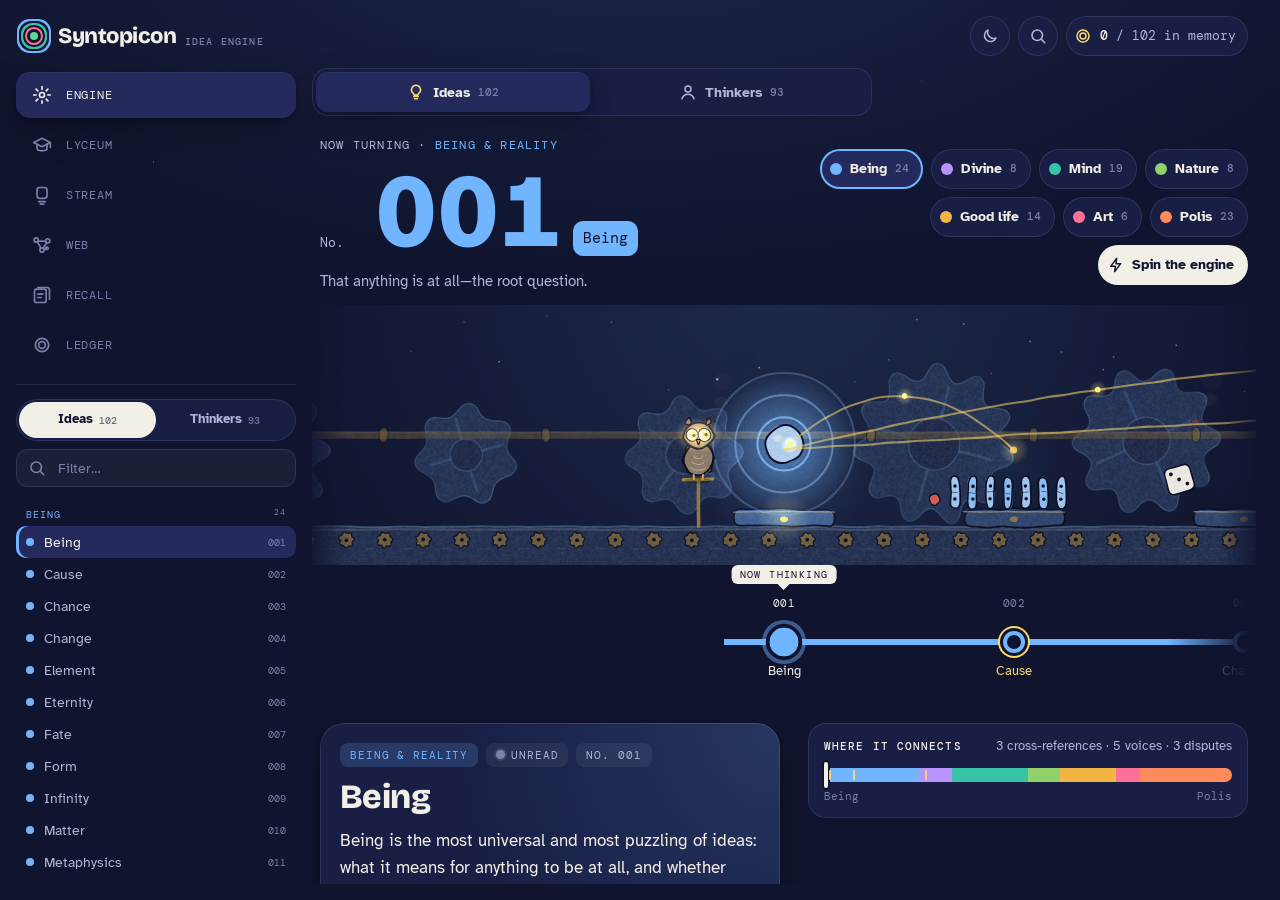
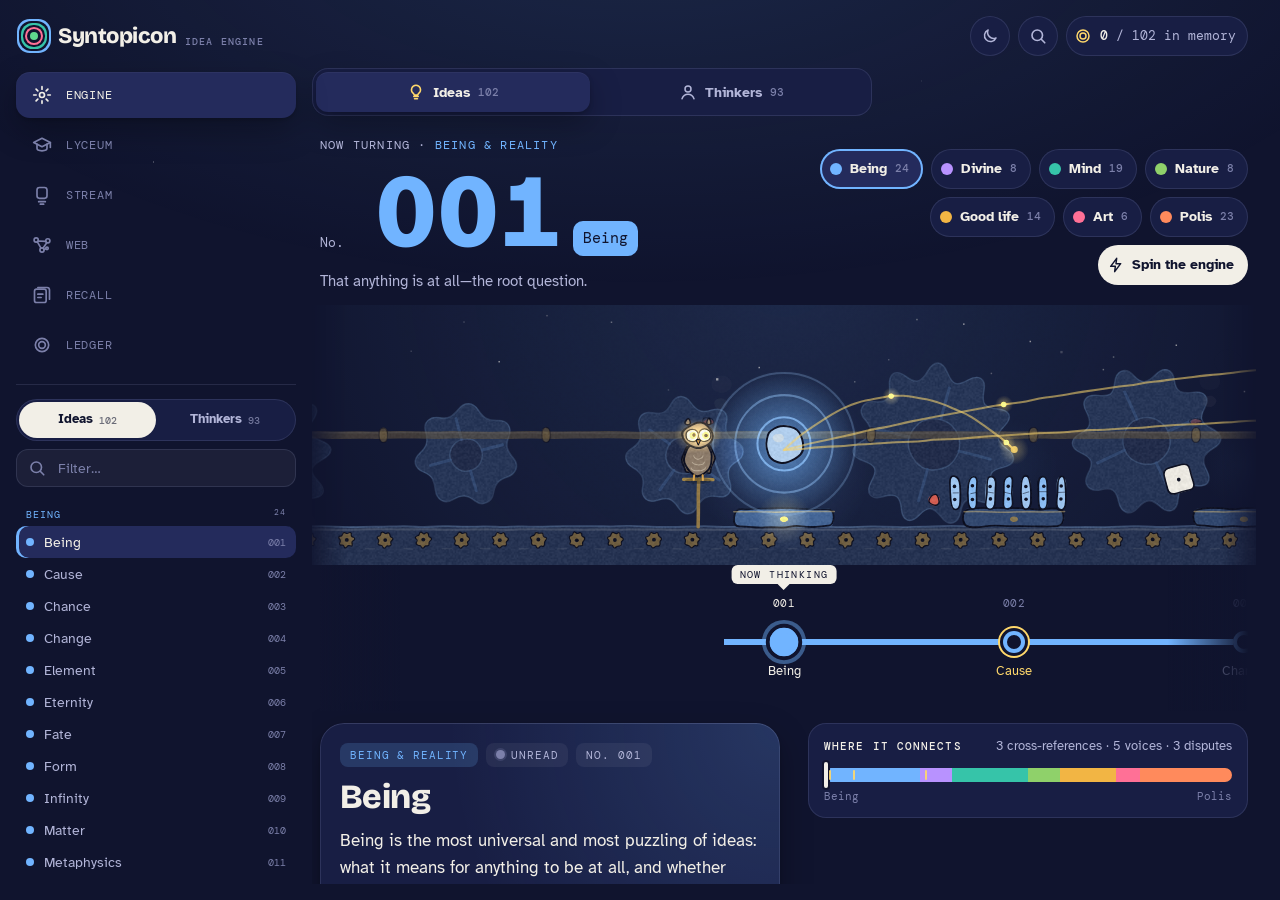
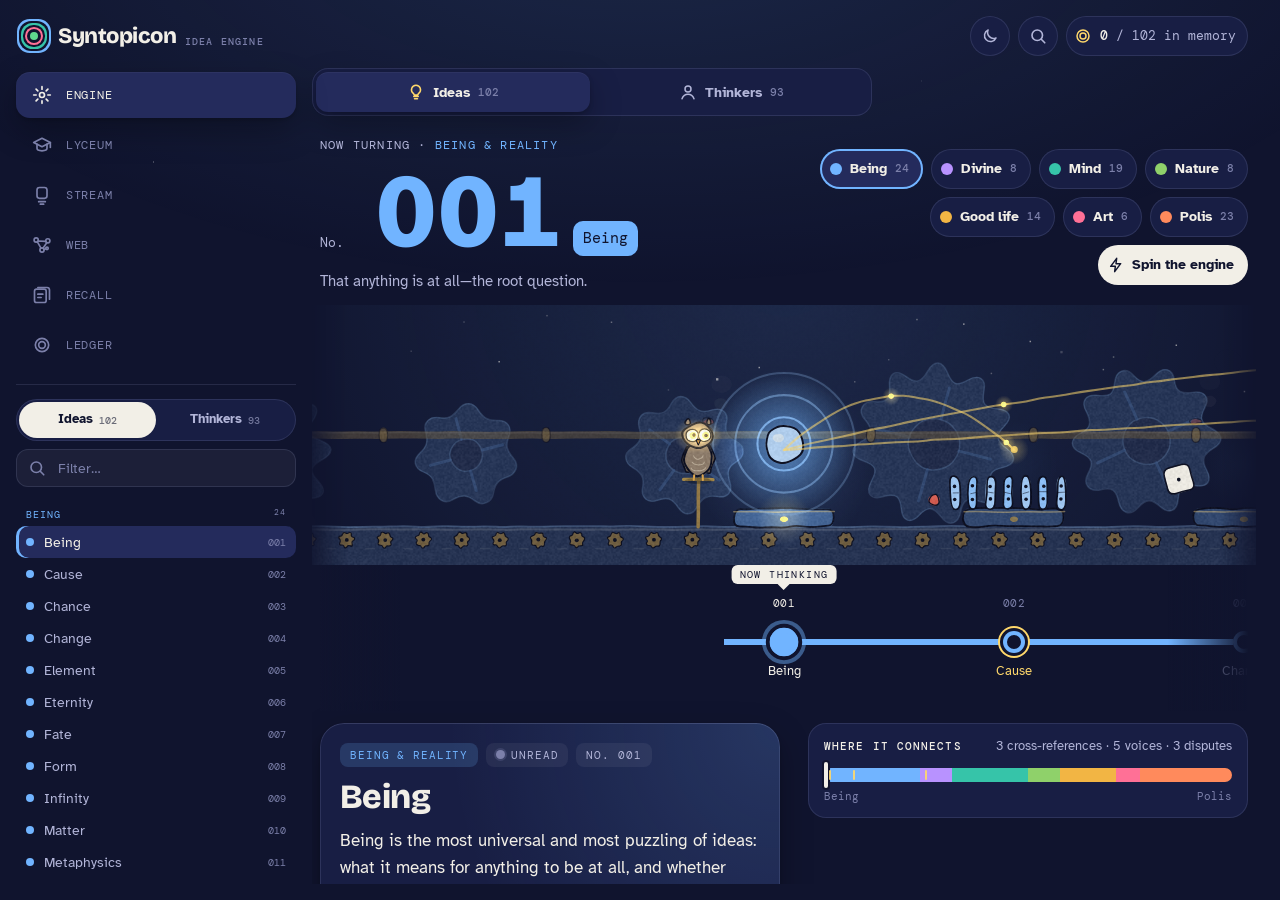
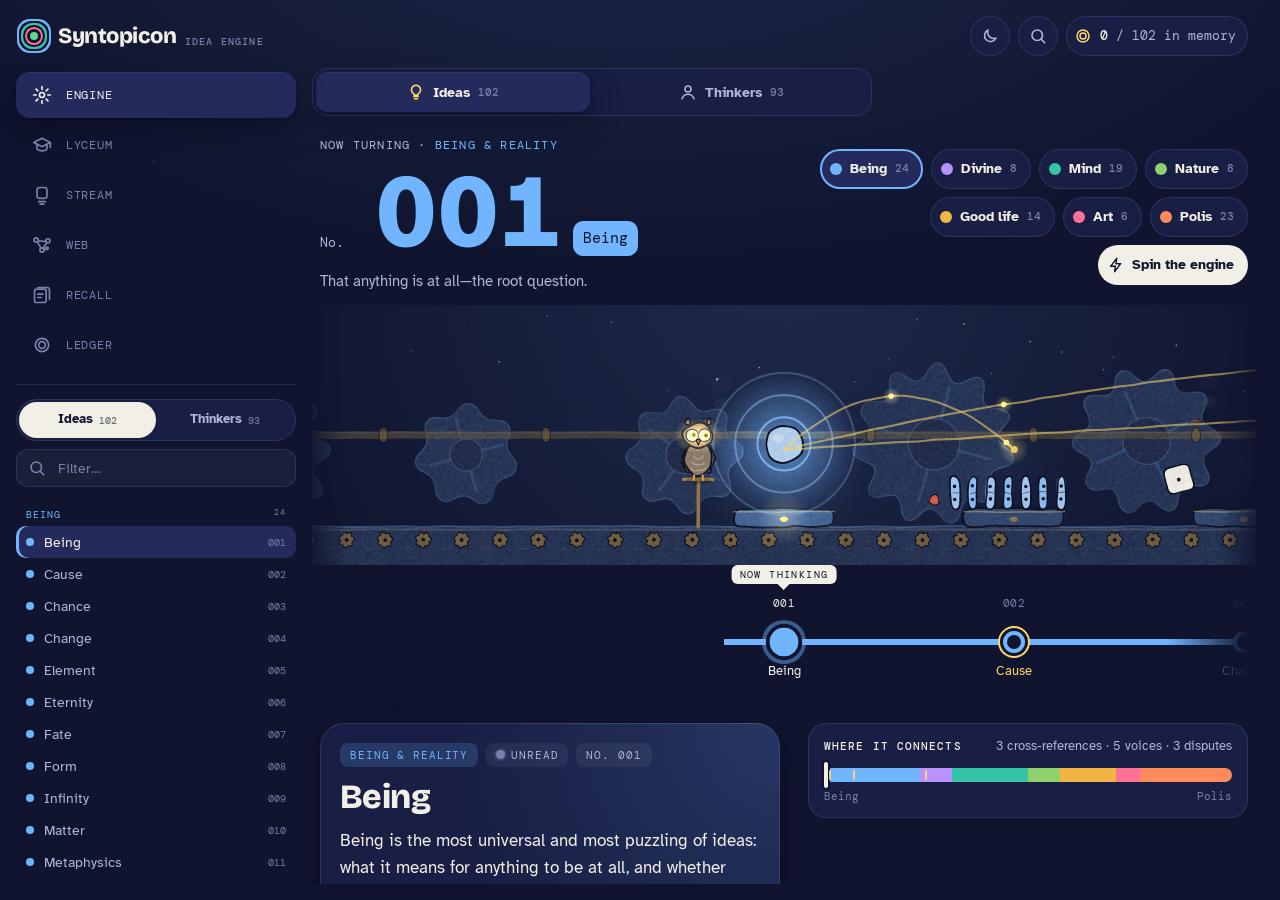
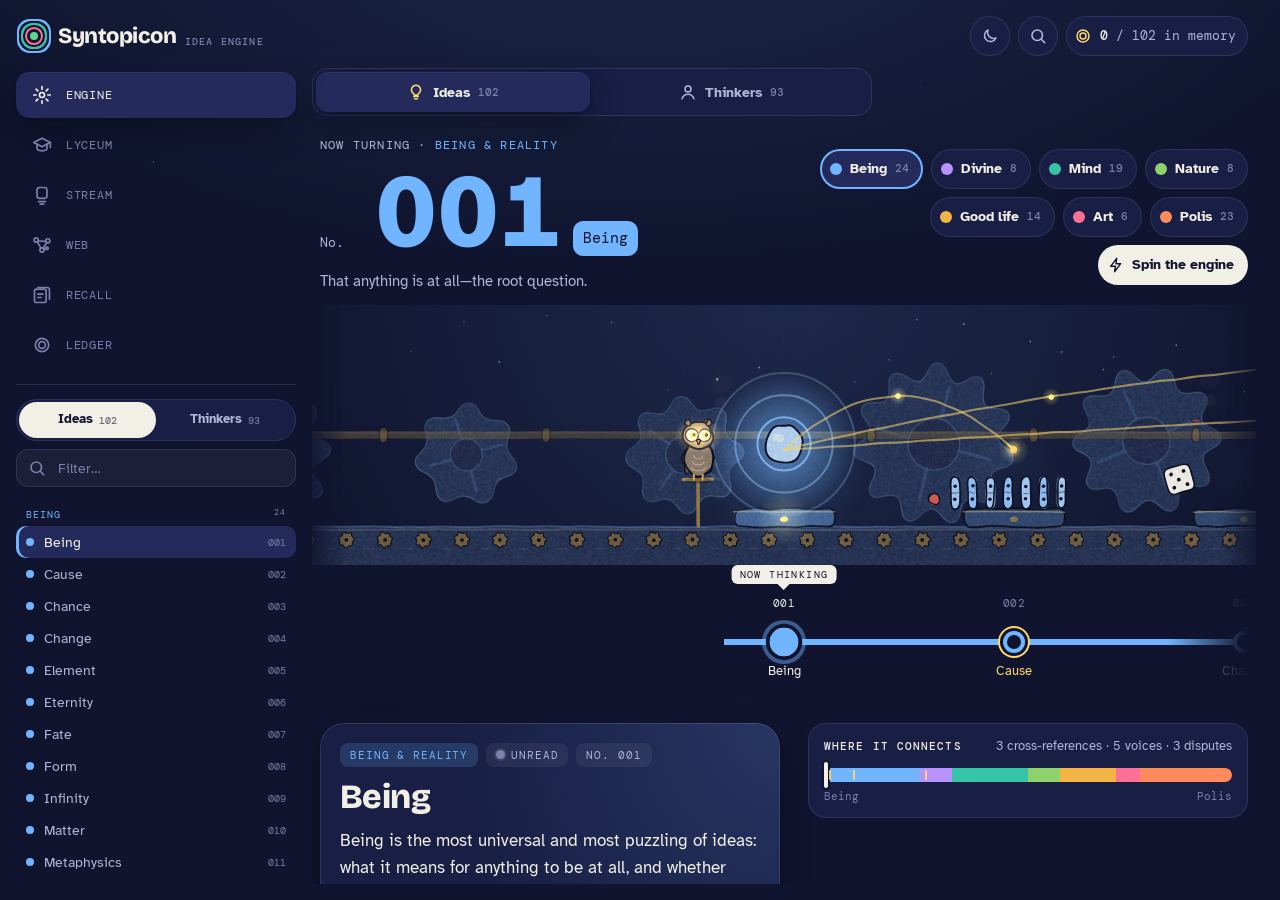
